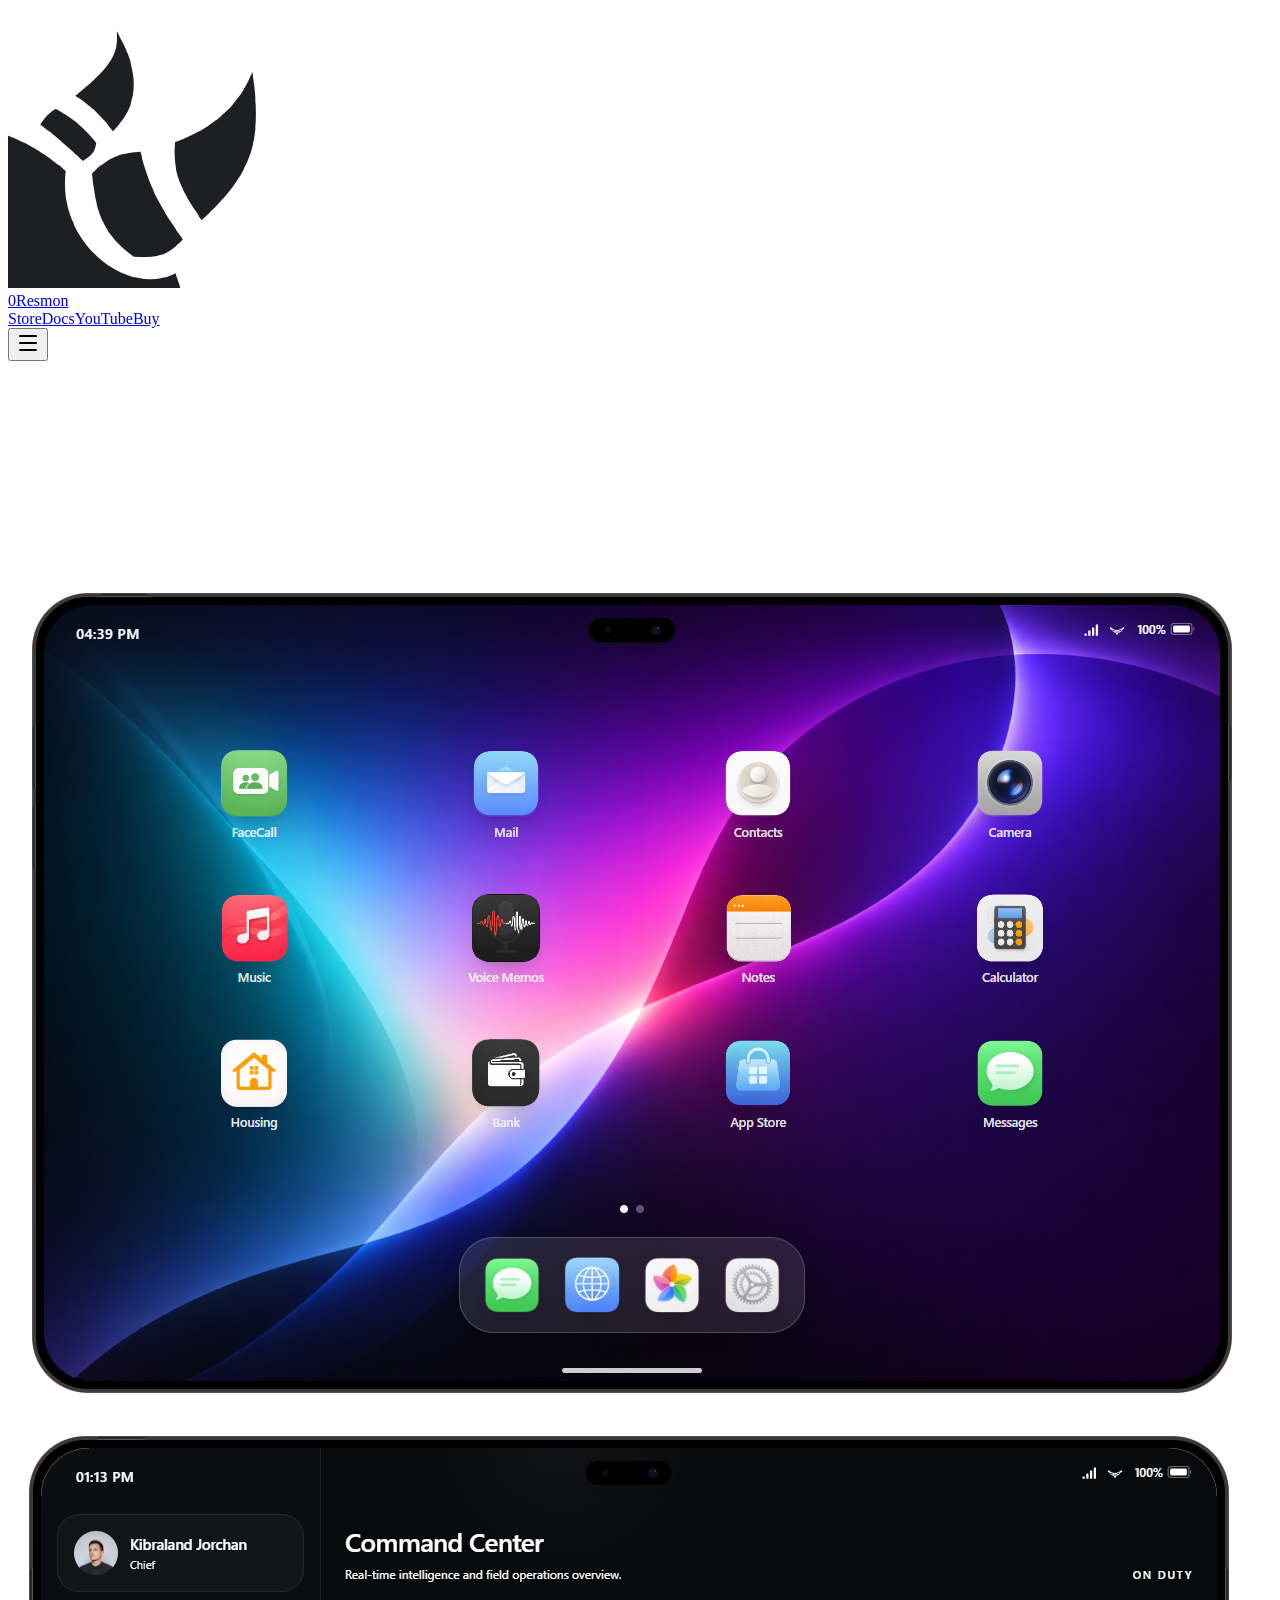
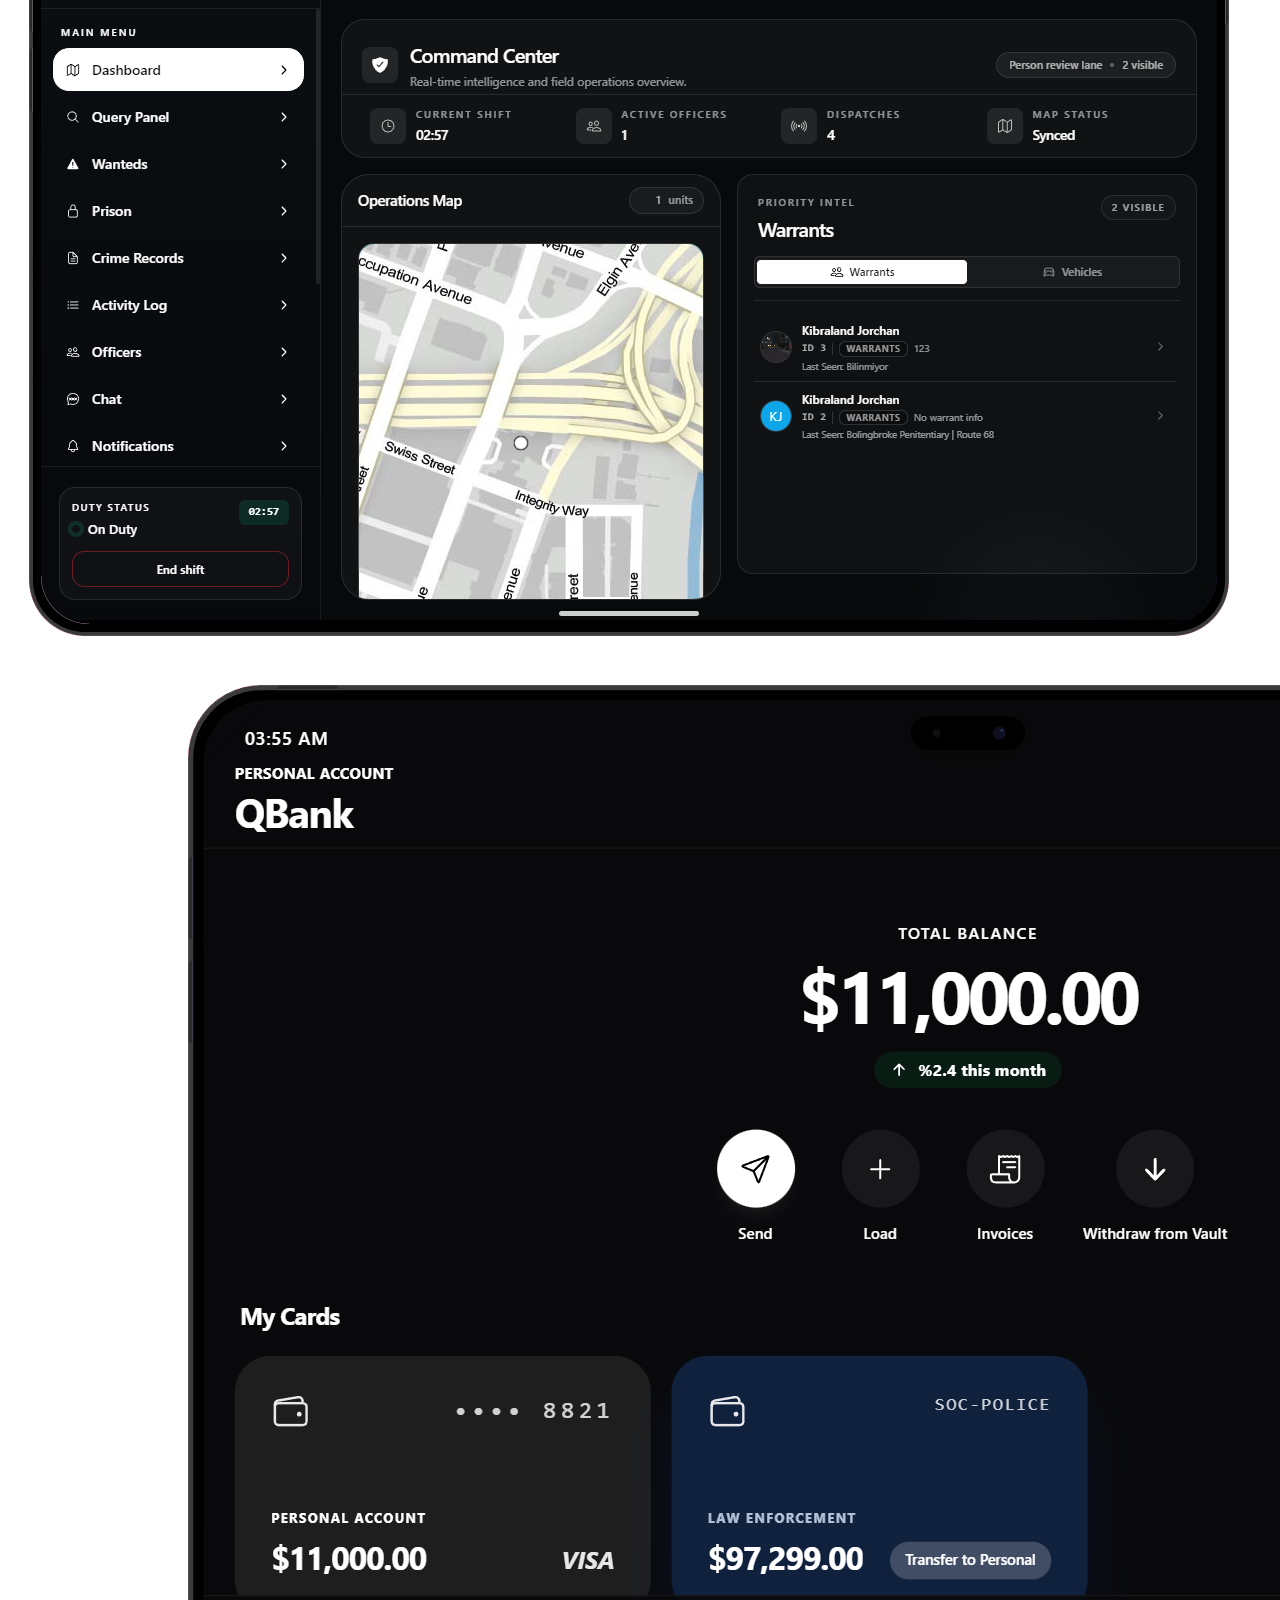
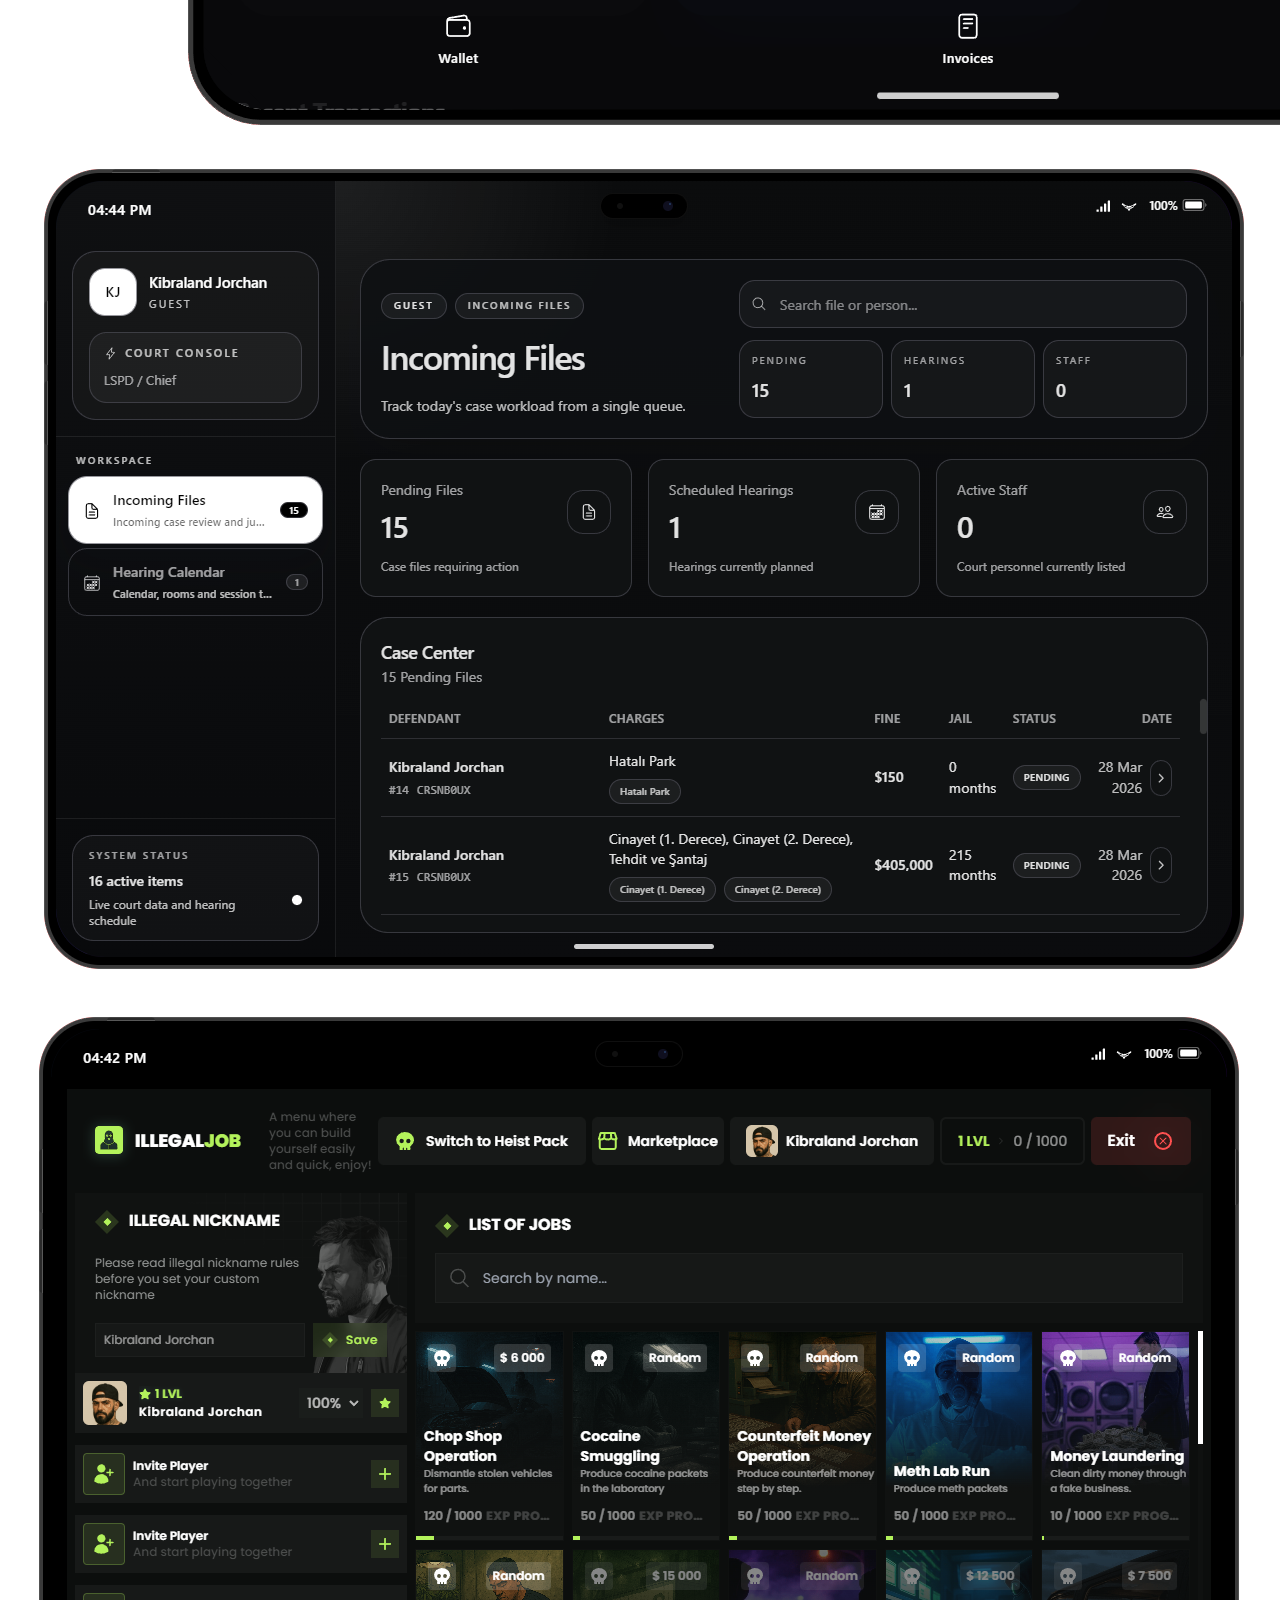
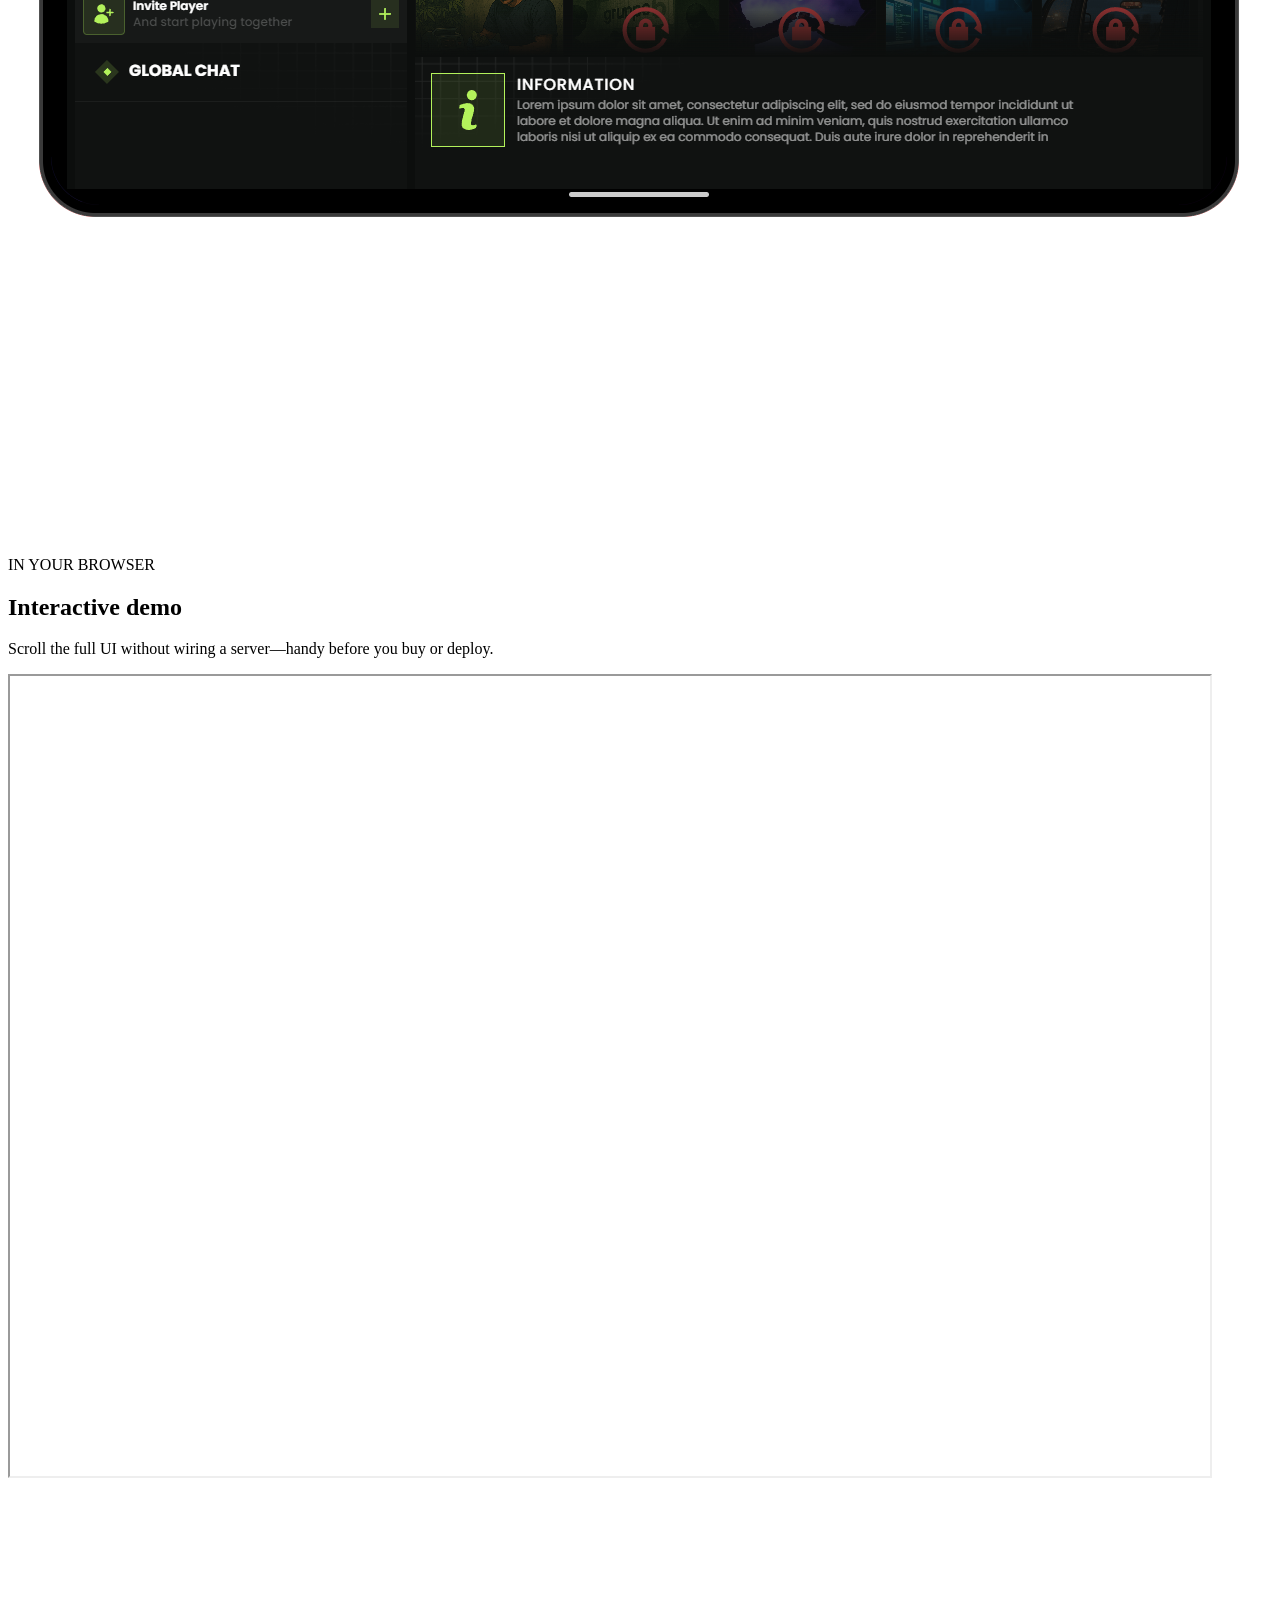
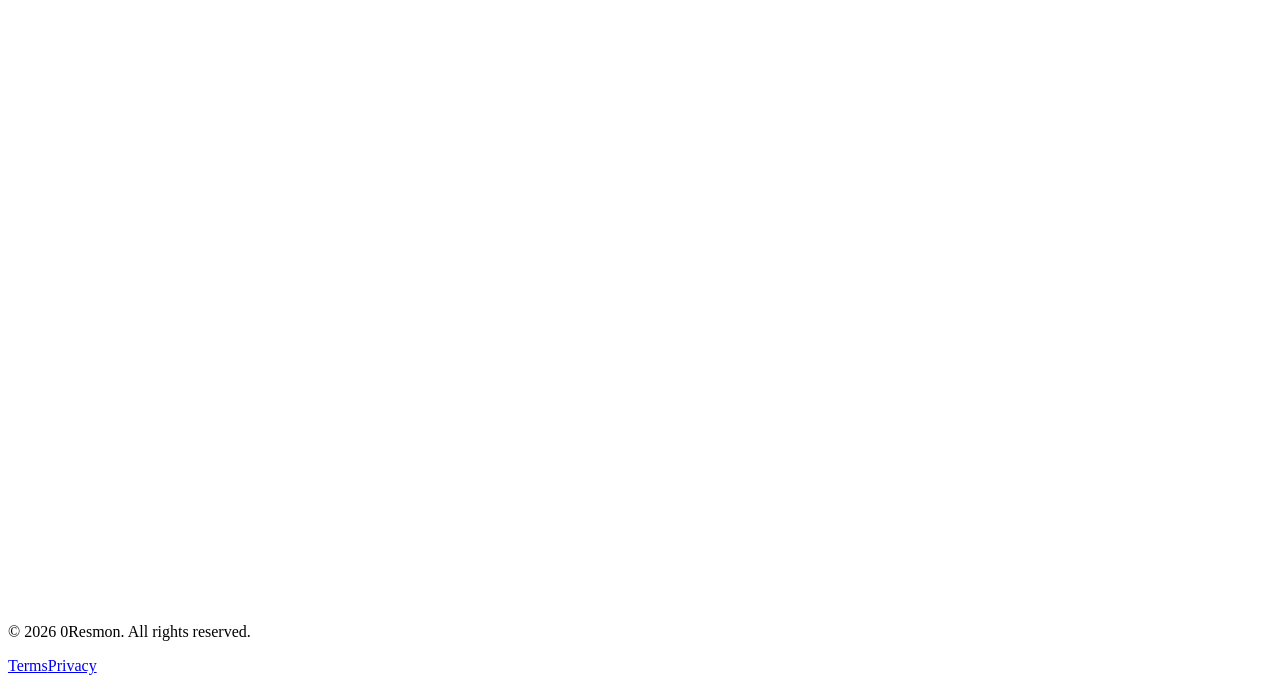
==== index.html @ a5a9cc44 "landing" ====
<!DOCTYPE html><!--2nUL8GiOScSmldRk0wpMp--><html lang="en" class="dark"><head><meta charSet="utf-8"/><meta name="viewport" content="width=device-width, initial-scale=1"/><link rel="preload" href="/smartpad-landing/_next/static/media/83afe278b6a6bb3c-s.p.3a6ba036.woff2" as="font" crossorigin="" type="font/woff2"/><link rel="preload" as="image" href="/logo.png"/><link rel="preload" as="image" href="/screenshots/home.webp"/><link rel="preload" as="image" href="/screenshots/police.webp"/><link rel="preload" as="image" href="/screenshots/bank.webp"/><link rel="preload" as="image" href="/screenshots/court.webp"/><link rel="preload" as="image" href="/screenshots/illegal.webp"/><link rel="stylesheet" href="/smartpad-landing/_next/static/chunks/4e20891f2fd03463.css" data-precedence="next"/><link rel="stylesheet" href="/smartpad-landing/_next/static/chunks/c43e8f0fddcdebd4.css" data-precedence="next"/><link rel="preload" as="script" fetchPriority="low" href="/smartpad-landing/_next/static/chunks/5c57c18da4c72867.js"/><script src="/smartpad-landing/_next/static/chunks/f2f58a7e93290fbb.js" async=""></script><script src="/smartpad-landing/_next/static/chunks/894db0750126a21e.js" async=""></script><script src="/smartpad-landing/_next/static/chunks/turbopack-4a81a8795cfef879.js" async=""></script><script src="/smartpad-landing/_next/static/chunks/c46651960f4cb864.js" async=""></script><script src="/smartpad-landing/_next/static/chunks/a8089da872a3046a.js" async=""></script><meta name="next-size-adjust" content=""/><title>0Resmon SmartTab | FiveM tablet &amp; dispatch</title><meta name="description" content="FiveM tablet with MDT, dispatch, and records. ESX and QBCore ready, React NUI you can edit."/><meta property="og:title" content="0Resmon SmartTab | FiveM tablet &amp; dispatch"/><meta property="og:description" content="FiveM tablet with MDT, dispatch, and records. ESX and QBCore ready."/><meta property="og:type" content="website"/><meta name="twitter:card" content="summary"/><meta name="twitter:title" content="0Resmon SmartTab | FiveM tablet &amp; dispatch"/><meta name="twitter:description" content="FiveM tablet with MDT, dispatch, and records. ESX and QBCore ready."/><script src="/smartpad-landing/_next/static/chunks/a6dad97d9634a72d.js" noModule=""></script></head><body class="inter_5972bc34-module__OU16Qa__className bg-[#111] text-[#e0e0e0] antialiased selection:bg-[#7c9aff]/30 selection:text-white"><div hidden=""><!--$--><!--/$--></div><div class="relative flex min-h-screen flex-col"><main class="min-h-screen bg-background"><header class="fixed top-0 left-0 right-0 z-[1000] transition-all duration-300 py-3 bg-transparent"><div class="max-w-[900px] mx-auto px-5 flex items-center justify-between"><a href="#" class="flex items-center gap-2 group"><div class="w-7 h-7 flex items-center justify-center"><img src="/logo.png" alt="0Resmon Logo" class="w-full h-full object-contain invert opacity-80 group-hover:opacity-100 transition-opacity duration-200"/></div><span class="text-[#e0e0e0] font-medium text-[13px] tracking-tight hidden sm:block">0Resmon</span></a><nav class="hidden md:flex items-center gap-6"><a href="https://0resmon.tebex.io/" target="_blank" rel="noopener noreferrer" class="text-[13px] text-[#888] hover:text-[#ccc] transition-colors duration-200">Store</a><a href="https://docs.0resmon.org/" target="_blank" rel="noopener noreferrer" class="text-[13px] text-[#888] hover:text-[#ccc] transition-colors duration-200">Docs</a><a href="https://youtube.com/@0resmonstudio" target="_blank" rel="noopener noreferrer" class="text-[13px] text-[#888] hover:text-[#ccc] transition-colors duration-200">YouTube</a><a href="https://0resmon.tebex.io/" target="_blank" rel="noopener noreferrer" class="text-[13px] text-[#7c9aff] hover:text-[#9db5ff] transition-colors duration-200">Buy</a></nav><button class="md:hidden text-[#888] hover:text-[#ccc] p-1.5 transition-colors duration-200"><svg xmlns="http://www.w3.org/2000/svg" width="24" height="24" viewBox="0 0 24 24" fill="none" stroke="currentColor" stroke-width="2" stroke-linecap="round" stroke-linejoin="round" class="lucide lucide-menu w-[18px] h-[18px]" aria-hidden="true"><path d="M4 5h16"></path><path d="M4 12h16"></path><path d="M4 19h16"></path></svg></button></div></header><div class="bg-[#111] relative overflow-hidden"><section class="relative min-h-screen flex flex-col items-center justify-start pt-[14vh] md:pt-[16vh] px-5 overflow-hidden"><div class="absolute top-[-10%] right-[-5%] w-[55vw] h-[55vh] bg-[#3b5bdb]/10 rounded-full blur-[160px] -z-10 pointer-events-none"></div><div class="z-30 w-full max-w-lg md:max-w-xl" style="opacity:1;transform:none"><div class="text-center flex flex-col items-center w-full"><div class="mb-5 inline-flex items-center gap-2 rounded-xl border border-white/[0.08] bg-white/[0.03] px-3 py-1.5 text-[11px] text-[#888] tracking-wide" style="opacity:0;transform:translateY(24px)"><svg xmlns="http://www.w3.org/2000/svg" width="24" height="24" viewBox="0 0 24 24" fill="none" stroke="currentColor" stroke-width="2" stroke-linecap="round" stroke-linejoin="round" class="lucide lucide-shield w-3 h-3 text-[#6c8cff]" aria-hidden="true"><path d="M20 13c0 5-3.5 7.5-7.66 8.95a1 1 0 0 1-.67-.01C7.5 20.5 4 18 4 13V6a1 1 0 0 1 1-1c2 0 4.5-1.2 6.24-2.72a1.17 1.17 0 0 1 1.52 0C14.51 3.81 17 5 19 5a1 1 0 0 1 1 1z"></path></svg>FiveM Tablet System</div><h1 class="text-3xl sm:text-4xl md:text-[44px] font-semibold tracking-tight text-[#e8e8e8] leading-[1.15]" style="opacity:0;transform:translateY(24px)">0R <span class="text-[#7c9aff]">Smart</span>Tab</h1><p class="mt-3 text-[13px] md:text-[14px] text-[#777] max-w-sm mx-auto leading-relaxed" style="opacity:0;transform:translateY(24px)">Dispatch, MDT, records, and apps in one tablet UI. Ships with ESX and QBCore support.</p><div class="mt-7 flex flex-col items-center gap-3 w-full" style="opacity:0;transform:translateY(24px)"><div class="flex flex-col sm:flex-row items-center gap-2.5"><a href="https://0resmon.tebex.io/" target="_blank" rel="noopener noreferrer" class="flex items-center gap-2 px-5 py-2 bg-[#e0e0e0] text-[#111] font-medium text-[13px] rounded-xl hover:bg-[#fff] active:scale-[0.98] transition-all duration-200">Get SmartTab<span class="text-[#555] text-[12px] font-normal">$50</span></a></div><div class="flex items-center gap-1.5 text-[11px] text-[#666]"><svg xmlns="http://www.w3.org/2000/svg" width="24" height="24" viewBox="0 0 24 24" fill="none" stroke="currentColor" stroke-width="2" stroke-linecap="round" stroke-linejoin="round" class="lucide lucide-shield w-3 h-3 text-[#5a9a6e]" aria-hidden="true"><path d="M20 13c0 5-3.5 7.5-7.66 8.95a1 1 0 0 1-.67-.01C7.5 20.5 4 18 4 13V6a1 1 0 0 1 1-1c2 0 4.5-1.2 6.24-2.72a1.17 1.17 0 0 1 1.52 0C14.51 3.81 17 5 19 5a1 1 0 0 1 1 1z"></path></svg>0R Dispatch included</div><div class="mt-2 flex items-center gap-2"><button class="flex items-center gap-1.5 px-3.5 py-1.5 text-[12px] text-[#888] hover:text-[#ccc] rounded-lg border border-white/[0.08] hover:border-white/[0.14] bg-white/[0.02] hover:bg-white/[0.04] transition-all duration-200"><svg xmlns="http://www.w3.org/2000/svg" width="24" height="24" viewBox="0 0 24 24" fill="none" stroke="currentColor" stroke-width="2" stroke-linecap="round" stroke-linejoin="round" class="lucide lucide-play w-3 h-3" aria-hidden="true"><path d="M5 5a2 2 0 0 1 3.008-1.728l11.997 6.998a2 2 0 0 1 .003 3.458l-12 7A2 2 0 0 1 5 19z"></path></svg>Demo</button><button class="flex items-center gap-1.5 px-3.5 py-1.5 text-[12px] text-[#888] hover:text-[#ccc] rounded-lg border border-white/[0.08] hover:border-white/[0.14] bg-white/[0.02] hover:bg-white/[0.04] transition-all duration-200"><svg xmlns="http://www.w3.org/2000/svg" width="24" height="24" viewBox="0 0 24 24" fill="none" stroke="currentColor" stroke-width="2" stroke-linecap="round" stroke-linejoin="round" class="lucide lucide-youtube w-3 h-3" aria-hidden="true"><path d="M2.5 17a24.12 24.12 0 0 1 0-10 2 2 0 0 1 1.4-1.4 49.56 49.56 0 0 1 16.2 0A2 2 0 0 1 21.5 7a24.12 24.12 0 0 1 0 10 2 2 0 0 1-1.4 1.4 49.55 49.55 0 0 1-16.2 0A2 2 0 0 1 2.5 17"></path><path d="m10 15 5-3-5-3z"></path></svg>Trailer</button></div></div></div></div><div class="z-20 w-[92vw] lg:w-[70vw] max-w-[1200px] aspect-video mt-10 md:mt-14 relative"><div class="w-full h-full relative flex items-center justify-center rounded-2xl overflow-hidden"><img src="/screenshots/home.webp" alt="SmartTab view 1" class="absolute inset-0 w-full h-full object-contain transition-opacity duration-700 ease-in-out pointer-events-none opacity-100 z-10"/><img src="/screenshots/police.webp" alt="SmartTab view 2" class="absolute inset-0 w-full h-full object-contain transition-opacity duration-700 ease-in-out pointer-events-none opacity-0 z-0"/><img src="/screenshots/bank.webp" alt="SmartTab view 3" class="absolute inset-0 w-full h-full object-contain transition-opacity duration-700 ease-in-out pointer-events-none opacity-0 z-0"/><img src="/screenshots/court.webp" alt="SmartTab view 4" class="absolute inset-0 w-full h-full object-contain transition-opacity duration-700 ease-in-out pointer-events-none opacity-0 z-0"/><img src="/screenshots/illegal.webp" alt="SmartTab view 5" class="absolute inset-0 w-full h-full object-contain transition-opacity duration-700 ease-in-out pointer-events-none opacity-0 z-0"/></div></div></section><section class="w-full relative flex flex-col items-center pt-4 pb-16 bg-[#111] px-5"><div class="w-full max-w-3xl" style="opacity:0;transform:translateY(16px)"><div class="text-center mb-4"><p class="text-[11px] text-[#666] tracking-wide mb-1.5">TRAILER</p><h2 class="text-lg font-medium text-[#d4d4d4] tracking-tight">Watch SmartTab in action</h2></div><div class="relative w-full aspect-video rounded-2xl overflow-hidden border border-white/[0.06] bg-[#0a0a0a] shadow-[0_8px_40px_rgba(0,0,0,0.35)]"><iframe src="https://www.youtube.com/embed/W0h7EQZVnVs?start=255" class="w-full h-full" title="0R SmartTab Trailer" allow="accelerometer; autoplay; clipboard-write; encrypted-media; gyroscope; picture-in-picture; web-share" referrerPolicy="strict-origin-when-cross-origin" allowFullScreen=""></iframe></div><p class="mt-3 text-center"><a href="https://www.youtube.com/watch?v=W0h7EQZVnVs&amp;t=255s" target="_blank" rel="noopener noreferrer" class="text-[12px] text-[#666] hover:text-[#aaa] transition-colors">Open on YouTube</a></p></div></section><section id="interactive-demo" class="w-full relative flex flex-col items-center pt-16 pb-20 bg-[#111] z-20 scroll-mt-20 overflow-visible"><div class="text-center w-full max-w-lg px-5 mb-5"><p class="text-[11px] text-[#666] tracking-wide mb-2">IN YOUR BROWSER</p><h2 class="text-lg md:text-xl font-medium text-[#d4d4d4] tracking-tight mb-1.5">Interactive demo</h2><p class="text-[13px] text-[#666] leading-relaxed max-w-sm mx-auto">Scroll the full UI without wiring a server—handy before you buy or deploy.</p></div><div class="w-full px-5"><div class="w-full max-w-[1200px] mx-auto"><div class="mx-auto overflow-hidden" style="width:1200px;height:800px"><div style="width:1200px;height:800px;transform:scale(1);transform-origin:top left"><iframe src="/demo/index.html" title="0R SmartTab Interactive Demo" width="1200" height="800" class="block border-0 bg-transparent" style="width:1200px;height:800px" allow="accelerometer; autoplay; clipboard-write; encrypted-media; gyroscope; fullscreen" allowFullScreen=""></iframe></div></div></div></div></section></div><section class="py-20 md:py-28 relative overflow-hidden"><div class="section-divider absolute top-0 left-0"></div><div class="max-w-[800px] mx-auto px-5"><div class="text-center mb-12 md:mb-14"><p class="text-[11px] text-[#666] tracking-wide mb-2" style="opacity:0;transform:translateY(10px)">PERFORMANCE</p><h2 class="text-xl md:text-2xl font-medium text-[#d4d4d4] tracking-tight leading-snug mb-3" style="opacity:0;transform:translateY(14px)">Light on resmon.<!-- --> <span class="text-[#5a9a6e]">Heavy on polish.</span></h2><p class="text-[13px] text-[#666] max-w-sm mx-auto leading-relaxed" style="opacity:0;transform:translateY(14px)">NUI stays lean, server work covers only what the tablet needs—no filler loops or noisy queries.</p></div><div class="grid md:grid-cols-3 gap-3 mb-10"><div class="rounded-2xl border border-white/[0.06] bg-white/[0.02] px-5 py-6 text-center hover:bg-white/[0.04] transition-colors duration-200" style="opacity:0;transform:translateY(20px)"><div class="text-2xl md:text-3xl font-semibold tabular-nums tracking-tight text-[#e0e0e0] mb-1.5"><span>0<!-- -->.00ms</span></div><div class="text-[11px] text-[#777] tracking-wide uppercase mb-0.5">Idle Resmon</div><div class="text-[11px] text-[#555] leading-snug">No client cost while tablet is closed</div></div><div class="rounded-2xl border border-white/[0.06] bg-white/[0.02] px-5 py-6 text-center hover:bg-white/[0.04] transition-colors duration-200" style="opacity:0;transform:translateY(20px)"><div class="text-2xl md:text-3xl font-semibold tabular-nums tracking-tight text-[#e0e0e0] mb-1.5"><span>0<!-- -->+ FPS</span></div><div class="text-[11px] text-[#777] tracking-wide uppercase mb-0.5">UI target</div><div class="text-[11px] text-[#555] leading-snug">Smooth NUI on typical hardware</div></div><div class="rounded-2xl border border-white/[0.06] bg-white/[0.02] px-5 py-6 text-center hover:bg-white/[0.04] transition-colors duration-200" style="opacity:0;transform:translateY(20px)"><div class="text-2xl md:text-3xl font-semibold tabular-nums tracking-tight text-[#e0e0e0] mb-1.5"><span>0<!-- -->%</span></div><div class="text-[11px] text-[#777] tracking-wide uppercase mb-0.5">UI source</div><div class="text-[11px] text-[#555] leading-snug">Readable React code in every package</div></div></div><div class="flex flex-wrap items-center justify-center gap-2" style="opacity:0;transform:translateY(12px)"><span class="inline-flex items-center gap-1.5 text-[11px] text-[#666] rounded-lg border border-white/[0.06] bg-white/[0.02] px-2.5 py-1"><span class="w-1 h-1 rounded-full bg-[#5a9a6e]"></span>0.00ms Idle Resmon</span><span class="inline-flex items-center gap-1.5 text-[11px] text-[#666] rounded-lg border border-white/[0.06] bg-white/[0.02] px-2.5 py-1"><span class="w-1 h-1 rounded-full bg-[#5a9a6e]"></span>ESX &amp; QBCore Ready</span><span class="inline-flex items-center gap-1.5 text-[11px] text-[#666] rounded-lg border border-white/[0.06] bg-white/[0.02] px-2.5 py-1"><span class="w-1 h-1 rounded-full bg-[#5a9a6e]"></span>Vite + React 18</span><span class="inline-flex items-center gap-1.5 text-[11px] text-[#666] rounded-lg border border-white/[0.06] bg-white/[0.02] px-2.5 py-1"><span class="w-1 h-1 rounded-full bg-[#5a9a6e]"></span>Minimal DB Queries</span></div></div></section><section class="py-20 md:py-28 relative"><div class="section-divider absolute top-0 left-0"></div><div class="max-w-[580px] mx-auto px-5"><div class="text-center mb-8 md:mb-10"><p class="text-[11px] text-[#666] tracking-wide mb-2" style="opacity:0;transform:translateY(10px)">FAQ</p><h2 class="text-lg md:text-xl font-medium text-[#d4d4d4] tracking-tight" style="opacity:0;transform:translateY(14px)">Common questions</h2></div><div class="rounded-2xl border border-white/[0.06] bg-white/[0.02] overflow-hidden"><div class="w-full" data-orientation="vertical"><div style="opacity:0;transform:translateY(10px)"><div data-state="closed" data-orientation="vertical" class="px-5 border-b border-white/[0.05]"><h3 data-orientation="vertical" data-state="closed" class="flex"><button type="button" aria-controls="radix-_R_66kavb_" aria-expanded="false" data-state="closed" data-orientation="vertical" id="radix-_R_26kavb_" class="flex flex-1 items-center justify-between [&amp;[data-state=open]&gt;svg]:rotate-180 text-left text-[13px] md:text-[14px] font-medium text-[#bbb] hover:text-[#e0e0e0] transition-colors py-4 [&amp;[data-state=open]]:text-[#e0e0e0]" data-radix-collection-item="">Is SmartTab compatible with QB-Core and ESX?<svg xmlns="http://www.w3.org/2000/svg" width="24" height="24" viewBox="0 0 24 24" fill="none" stroke="currentColor" stroke-width="2" stroke-linecap="round" stroke-linejoin="round" class="lucide lucide-chevron-down h-3.5 w-3.5 shrink-0 text-[#555] transition-transform duration-200" aria-hidden="true"><path d="m6 9 6 6 6-6"></path></svg></button></h3><div data-state="closed" id="radix-_R_66kavb_" hidden="" role="region" aria-labelledby="radix-_R_26kavb_" data-orientation="vertical" class="overflow-hidden text-sm data-[state=closed]:animate-accordion-up data-[state=open]:animate-accordion-down" style="--radix-accordion-content-height:var(--radix-collapsible-content-height);--radix-accordion-content-width:var(--radix-collapsible-content-width)"></div></div></div><div style="opacity:0;transform:translateY(10px)"><div data-state="closed" data-orientation="vertical" class="px-5 border-b border-white/[0.05]"><h3 data-orientation="vertical" data-state="closed" class="flex"><button type="button" aria-controls="radix-_R_6akavb_" aria-expanded="false" data-state="closed" data-orientation="vertical" id="radix-_R_2akavb_" class="flex flex-1 items-center justify-between [&amp;[data-state=open]&gt;svg]:rotate-180 text-left text-[13px] md:text-[14px] font-medium text-[#bbb] hover:text-[#e0e0e0] transition-colors py-4 [&amp;[data-state=open]]:text-[#e0e0e0]" data-radix-collection-item="">Can I create my own applications?<svg xmlns="http://www.w3.org/2000/svg" width="24" height="24" viewBox="0 0 24 24" fill="none" stroke="currentColor" stroke-width="2" stroke-linecap="round" stroke-linejoin="round" class="lucide lucide-chevron-down h-3.5 w-3.5 shrink-0 text-[#555] transition-transform duration-200" aria-hidden="true"><path d="m6 9 6 6 6-6"></path></svg></button></h3><div data-state="closed" id="radix-_R_6akavb_" hidden="" role="region" aria-labelledby="radix-_R_2akavb_" data-orientation="vertical" class="overflow-hidden text-sm data-[state=closed]:animate-accordion-up data-[state=open]:animate-accordion-down" style="--radix-accordion-content-height:var(--radix-collapsible-content-height);--radix-accordion-content-width:var(--radix-collapsible-content-width)"></div></div></div><div style="opacity:0;transform:translateY(10px)"><div data-state="closed" data-orientation="vertical" class="px-5 border-b border-white/[0.05]"><h3 data-orientation="vertical" data-state="closed" class="flex"><button type="button" aria-controls="radix-_R_6ekavb_" aria-expanded="false" data-state="closed" data-orientation="vertical" id="radix-_R_2ekavb_" class="flex flex-1 items-center justify-between [&amp;[data-state=open]&gt;svg]:rotate-180 text-left text-[13px] md:text-[14px] font-medium text-[#bbb] hover:text-[#e0e0e0] transition-colors py-4 [&amp;[data-state=open]]:text-[#e0e0e0]" data-radix-collection-item="">Is the React UI code open source?<svg xmlns="http://www.w3.org/2000/svg" width="24" height="24" viewBox="0 0 24 24" fill="none" stroke="currentColor" stroke-width="2" stroke-linecap="round" stroke-linejoin="round" class="lucide lucide-chevron-down h-3.5 w-3.5 shrink-0 text-[#555] transition-transform duration-200" aria-hidden="true"><path d="m6 9 6 6 6-6"></path></svg></button></h3><div data-state="closed" id="radix-_R_6ekavb_" hidden="" role="region" aria-labelledby="radix-_R_2ekavb_" data-orientation="vertical" class="overflow-hidden text-sm data-[state=closed]:animate-accordion-up data-[state=open]:animate-accordion-down" style="--radix-accordion-content-height:var(--radix-collapsible-content-height);--radix-accordion-content-width:var(--radix-collapsible-content-width)"></div></div></div><div style="opacity:0;transform:translateY(10px)"><div data-state="closed" data-orientation="vertical" class="px-5 border-b-0"><h3 data-orientation="vertical" data-state="closed" class="flex"><button type="button" aria-controls="radix-_R_6ikavb_" aria-expanded="false" data-state="closed" data-orientation="vertical" id="radix-_R_2ikavb_" class="flex flex-1 items-center justify-between [&amp;[data-state=open]&gt;svg]:rotate-180 text-left text-[13px] md:text-[14px] font-medium text-[#bbb] hover:text-[#e0e0e0] transition-colors py-4 [&amp;[data-state=open]]:text-[#e0e0e0]" data-radix-collection-item="">How does it affect server performance (resmon)?<svg xmlns="http://www.w3.org/2000/svg" width="24" height="24" viewBox="0 0 24 24" fill="none" stroke="currentColor" stroke-width="2" stroke-linecap="round" stroke-linejoin="round" class="lucide lucide-chevron-down h-3.5 w-3.5 shrink-0 text-[#555] transition-transform duration-200" aria-hidden="true"><path d="m6 9 6 6 6-6"></path></svg></button></h3><div data-state="closed" id="radix-_R_6ikavb_" hidden="" role="region" aria-labelledby="radix-_R_2ikavb_" data-orientation="vertical" class="overflow-hidden text-sm data-[state=closed]:animate-accordion-up data-[state=open]:animate-accordion-down" style="--radix-accordion-content-height:var(--radix-collapsible-content-height);--radix-accordion-content-width:var(--radix-collapsible-content-width)"></div></div></div></div></div></div></section><section class="relative py-20 md:py-28 overflow-hidden"><div class="section-divider absolute top-0 left-0"></div><div class="max-w-[800px] mx-auto px-5 text-center relative z-10"><h2 class="text-xl md:text-2xl font-medium text-[#d4d4d4] tracking-tight mb-3" style="opacity:0;transform:translateY(18px)">Put SmartTab on<!-- --> <span class="text-[#7c9aff]">your server</span></h2><p class="text-[13px] text-[#666] max-w-sm mx-auto mb-7 leading-relaxed" style="opacity:0;transform:translateY(14px)">One purchase covers the tablet, dispatch hooks, and every app you see in the demo.</p><div class="flex flex-col sm:flex-row items-center justify-center gap-3" style="opacity:0;transform:translateY(14px)"><a href="https://0resmon.tebex.io/" target="_blank" rel="noopener noreferrer" class="inline-flex items-center gap-2 px-5 py-2 bg-[#e0e0e0] text-[#111] font-medium text-[13px] rounded-xl hover:bg-[#fff] active:scale-[0.98] transition-all duration-200">Purchase on Tebex<svg xmlns="http://www.w3.org/2000/svg" width="24" height="24" viewBox="0 0 24 24" fill="none" stroke="currentColor" stroke-width="2" stroke-linecap="round" stroke-linejoin="round" class="lucide lucide-arrow-right w-3.5 h-3.5" aria-hidden="true"><path d="M5 12h14"></path><path d="m12 5 7 7-7 7"></path></svg></a><a href="#" class="inline-flex items-center gap-1.5 px-4 py-2 text-[13px] text-[#888] hover:text-[#ccc] rounded-lg border border-white/[0.08] hover:border-white/[0.14] bg-white/[0.02] hover:bg-white/[0.04] transition-all duration-200">Join our Discord</a></div><div class="mt-20 pt-5 border-t border-white/[0.06]"><div class="flex flex-col sm:flex-row justify-between items-center gap-3 text-[12px] text-[#555]"><p>© 2026 0Resmon. All rights reserved.</p><div class="flex gap-5"><a href="#" class="hover:text-[#888] transition-colors duration-200">Terms</a><a href="#" class="hover:text-[#888] transition-colors duration-200">Privacy</a></div></div></div></div></section></main><!--$--><!--/$--></div><script src="/smartpad-landing/_next/static/chunks/5c57c18da4c72867.js" id="_R_" async=""></script><script>(self.__next_f=self.__next_f||[]).push([0])</script><script>self.__next_f.push([1,"1:\"$Sreact.fragment\"\n2:I[39756,[\"/smartpad-landing/_next/static/chunks/c46651960f4cb864.js\"],\"default\"]\n3:I[37457,[\"/smartpad-landing/_next/static/chunks/c46651960f4cb864.js\"],\"default\"]\n4:I[5519,[\"/smartpad-landing/_next/static/chunks/a8089da872a3046a.js\"],\"Navbar\"]\n5:I[13120,[\"/smartpad-landing/_next/static/chunks/a8089da872a3046a.js\"],\"CoreExperience\"]\n6:I[21048,[\"/smartpad-landing/_next/static/chunks/a8089da872a3046a.js\"],\"Performance\"]\n7:I[59830,[\"/smartpad-landing/_next/static/chunks/a8089da872a3046a.js\"],\"FAQ\"]\n8:I[29673,[\"/smartpad-landing/_next/static/chunks/a8089da872a3046a.js\"],\"CTA\"]\n9:I[97367,[\"/smartpad-landing/_next/static/chunks/c46651960f4cb864.js\"],\"OutletBoundary\"]\na:\"$Sreact.suspense\"\nc:I[97367,[\"/smartpad-landing/_next/static/chunks/c46651960f4cb864.js\"],\"ViewportBoundary\"]\ne:I[97367,[\"/smartpad-landing/_next/static/chunks/c46651960f4cb864.js\"],\"MetadataBoundary\"]\n10:I[68027,[\"/smartpad-landing/_next/static/chunks/c46651960f4cb864.js\"],\"default\"]\n:HL[\"/smartpad-landing/_next/static/chunks/4e20891f2fd03463.css\",\"style\"]\n:HL[\"/smartpad-landing/_next/static/chunks/c43e8f0fddcdebd4.css\",\"style\"]\n:HL[\"/smartpad-landing/_next/static/media/83afe278b6a6bb3c-s.p.3a6ba036.woff2\",\"font\",{\"crossOrigin\":\"\",\"type\":\"font/woff2\"}]\n"])</script><script>self.__next_f.push([1,"0:{\"P\":null,\"b\":\"2nUL8GiOScSmldRk0wpMp\",\"c\":[\"\",\"\"],\"q\":\"\",\"i\":false,\"f\":[[[\"\",{\"children\":[\"__PAGE__\",{}]},\"$undefined\",\"$undefined\",true],[[\"$\",\"$1\",\"c\",{\"children\":[[[\"$\",\"link\",\"0\",{\"rel\":\"stylesheet\",\"href\":\"/smartpad-landing/_next/static/chunks/4e20891f2fd03463.css\",\"precedence\":\"next\",\"crossOrigin\":\"$undefined\",\"nonce\":\"$undefined\"}],[\"$\",\"link\",\"1\",{\"rel\":\"stylesheet\",\"href\":\"/smartpad-landing/_next/static/chunks/c43e8f0fddcdebd4.css\",\"precedence\":\"next\",\"crossOrigin\":\"$undefined\",\"nonce\":\"$undefined\"}]],[\"$\",\"html\",null,{\"lang\":\"en\",\"className\":\"dark\",\"children\":[\"$\",\"body\",null,{\"className\":\"inter_5972bc34-module__OU16Qa__className bg-[#111] text-[#e0e0e0] antialiased selection:bg-[#7c9aff]/30 selection:text-white\",\"children\":[\"$\",\"div\",null,{\"className\":\"relative flex min-h-screen flex-col\",\"children\":[\"$\",\"$L2\",null,{\"parallelRouterKey\":\"children\",\"error\":\"$undefined\",\"errorStyles\":\"$undefined\",\"errorScripts\":\"$undefined\",\"template\":[\"$\",\"$L3\",null,{}],\"templateStyles\":\"$undefined\",\"templateScripts\":\"$undefined\",\"notFound\":[[[\"$\",\"title\",null,{\"children\":\"404: This page could not be found.\"}],[\"$\",\"div\",null,{\"style\":{\"fontFamily\":\"system-ui,\\\"Segoe UI\\\",Roboto,Helvetica,Arial,sans-serif,\\\"Apple Color Emoji\\\",\\\"Segoe UI Emoji\\\"\",\"height\":\"100vh\",\"textAlign\":\"center\",\"display\":\"flex\",\"flexDirection\":\"column\",\"alignItems\":\"center\",\"justifyContent\":\"center\"},\"children\":[\"$\",\"div\",null,{\"children\":[[\"$\",\"style\",null,{\"dangerouslySetInnerHTML\":{\"__html\":\"body{color:#000;background:#fff;margin:0}.next-error-h1{border-right:1px solid rgba(0,0,0,.3)}@media (prefers-color-scheme:dark){body{color:#fff;background:#000}.next-error-h1{border-right:1px solid rgba(255,255,255,.3)}}\"}}],[\"$\",\"h1\",null,{\"className\":\"next-error-h1\",\"style\":{\"display\":\"inline-block\",\"margin\":\"0 20px 0 0\",\"padding\":\"0 23px 0 0\",\"fontSize\":24,\"fontWeight\":500,\"verticalAlign\":\"top\",\"lineHeight\":\"49px\"},\"children\":404}],[\"$\",\"div\",null,{\"style\":{\"display\":\"inline-block\"},\"children\":[\"$\",\"h2\",null,{\"style\":{\"fontSize\":14,\"fontWeight\":400,\"lineHeight\":\"49px\",\"margin\":0},\"children\":\"This page could not be found.\"}]}]]}]}]],[]],\"forbidden\":\"$undefined\",\"unauthorized\":\"$undefined\"}]}]}]}]]}],{\"children\":[[\"$\",\"$1\",\"c\",{\"children\":[[\"$\",\"main\",null,{\"className\":\"min-h-screen bg-background\",\"children\":[[\"$\",\"$L4\",null,{}],[\"$\",\"$L5\",null,{}],[\"$\",\"$L6\",null,{}],[\"$\",\"$L7\",null,{}],[\"$\",\"$L8\",null,{}]]}],[[\"$\",\"script\",\"script-0\",{\"src\":\"/smartpad-landing/_next/static/chunks/a8089da872a3046a.js\",\"async\":true,\"nonce\":\"$undefined\"}]],[\"$\",\"$L9\",null,{\"children\":[\"$\",\"$a\",null,{\"name\":\"Next.MetadataOutlet\",\"children\":\"$@b\"}]}]]}],{},null,false,false]},null,false,false],[\"$\",\"$1\",\"h\",{\"children\":[null,[\"$\",\"$Lc\",null,{\"children\":\"$Ld\"}],[\"$\",\"div\",null,{\"hidden\":true,\"children\":[\"$\",\"$Le\",null,{\"children\":[\"$\",\"$a\",null,{\"name\":\"Next.Metadata\",\"children\":\"$Lf\"}]}]}],[\"$\",\"meta\",null,{\"name\":\"next-size-adjust\",\"content\":\"\"}]]}],false]],\"m\":\"$undefined\",\"G\":[\"$10\",[]],\"S\":true}\n"])</script><script>self.__next_f.push([1,"d:[[\"$\",\"meta\",\"0\",{\"charSet\":\"utf-8\"}],[\"$\",\"meta\",\"1\",{\"name\":\"viewport\",\"content\":\"width=device-width, initial-scale=1\"}]]\n"])</script><script>self.__next_f.push([1,"b:null\nf:[[\"$\",\"title\",\"0\",{\"children\":\"0Resmon SmartTab | FiveM tablet \u0026 dispatch\"}],[\"$\",\"meta\",\"1\",{\"name\":\"description\",\"content\":\"FiveM tablet with MDT, dispatch, and records. ESX and QBCore ready, React NUI you can edit.\"}],[\"$\",\"meta\",\"2\",{\"property\":\"og:title\",\"content\":\"0Resmon SmartTab | FiveM tablet \u0026 dispatch\"}],[\"$\",\"meta\",\"3\",{\"property\":\"og:description\",\"content\":\"FiveM tablet with MDT, dispatch, and records. ESX and QBCore ready.\"}],[\"$\",\"meta\",\"4\",{\"property\":\"og:type\",\"content\":\"website\"}],[\"$\",\"meta\",\"5\",{\"name\":\"twitter:card\",\"content\":\"summary\"}],[\"$\",\"meta\",\"6\",{\"name\":\"twitter:title\",\"content\":\"0Resmon SmartTab | FiveM tablet \u0026 dispatch\"}],[\"$\",\"meta\",\"7\",{\"name\":\"twitter:description\",\"content\":\"FiveM tablet with MDT, dispatch, and records. ESX and QBCore ready.\"}]]\n"])</script></body></html>
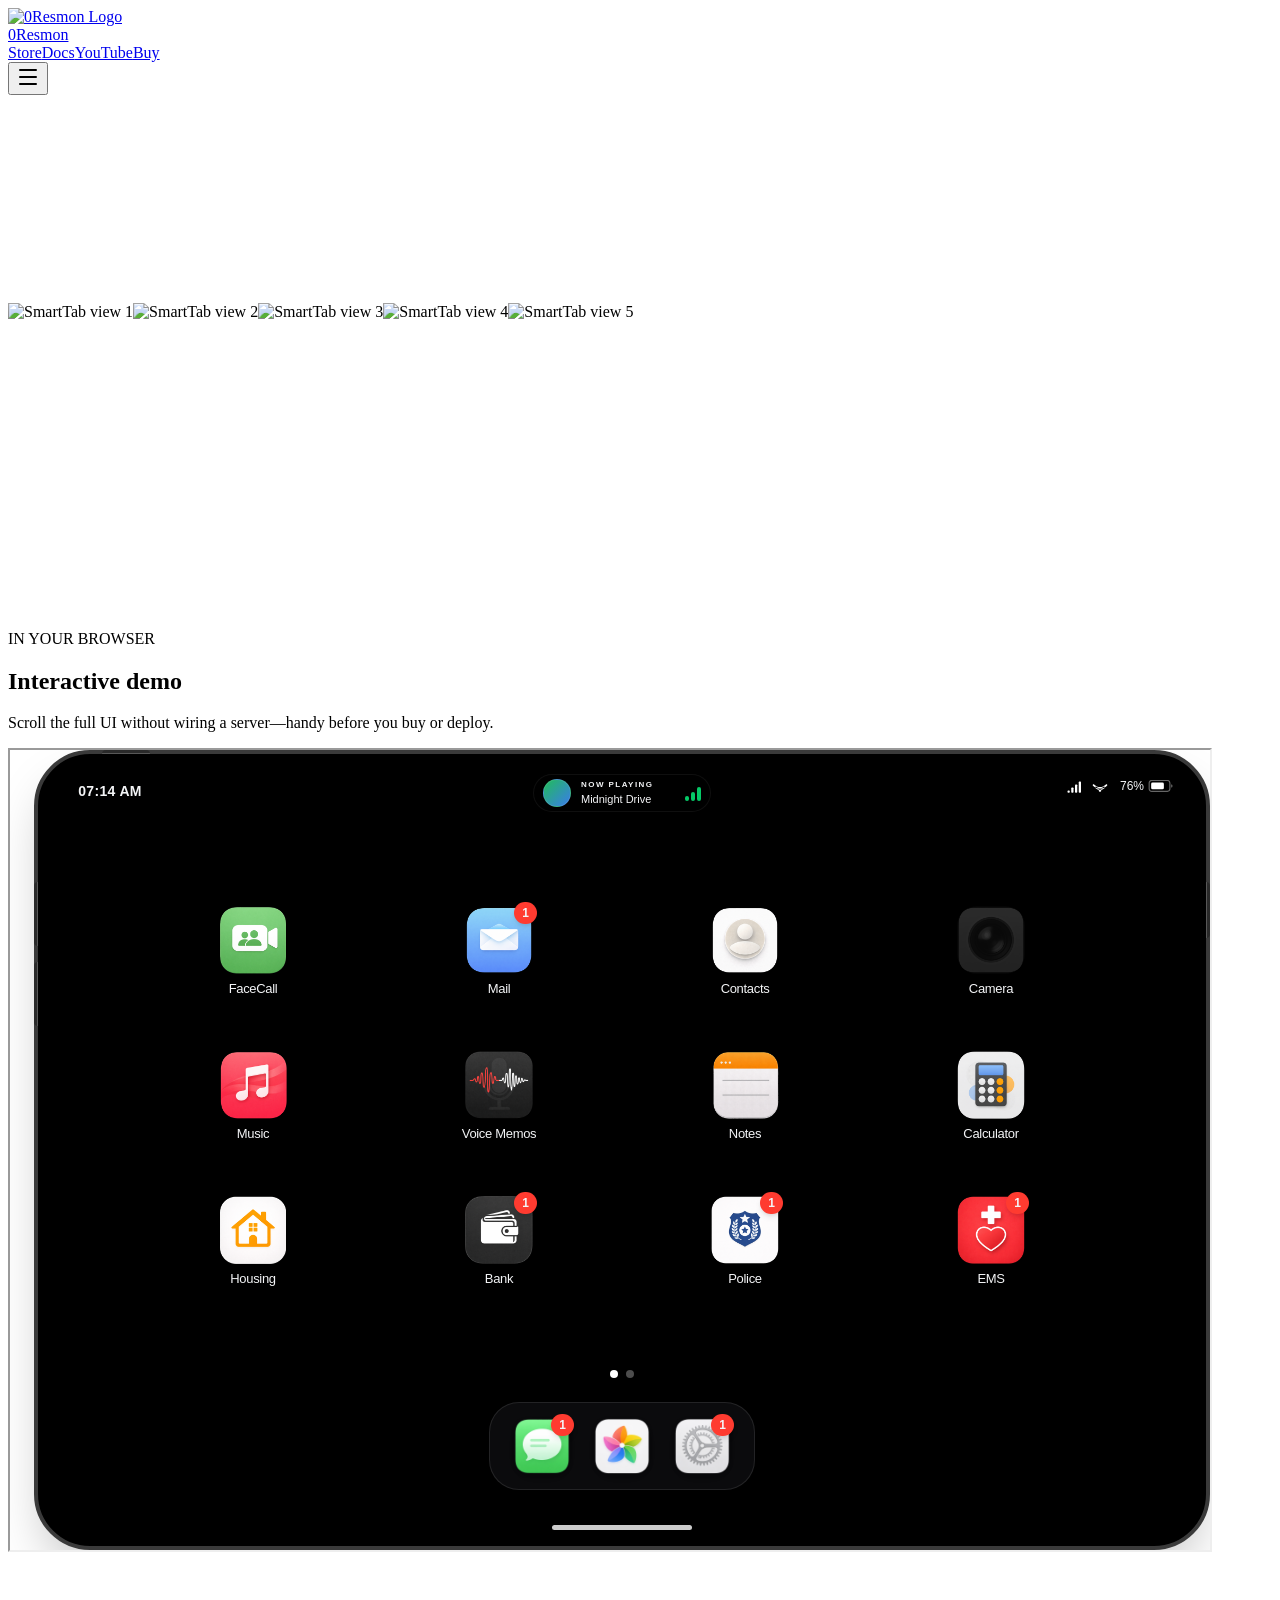
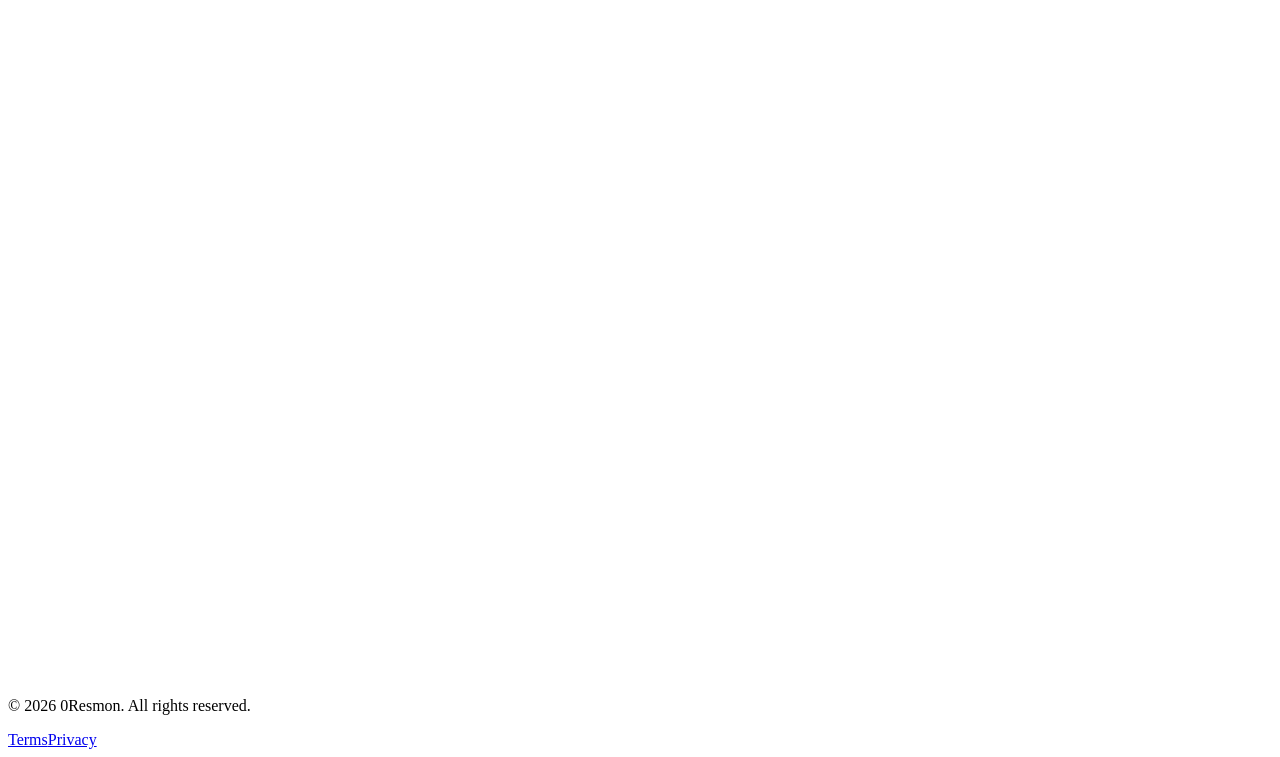
==== commit 9ca6fa1a: "s" ====
--- a/index.html
+++ b/index.html
@@ -1 +1 @@
-<!DOCTYPE html><!--2nUL8GiOScSmldRk0wpMp--><html lang="en" class="dark"><head><meta charSet="utf-8"/><meta name="viewport" content="width=device-width, initial-scale=1"/><link rel="preload" href="/smartpad-landing/_next/static/media/83afe278b6a6bb3c-s.p.3a6ba036.woff2" as="font" crossorigin="" type="font/woff2"/><link rel="preload" as="image" href="/logo.png"/><link rel="preload" as="image" href="/screenshots/home.webp"/><link rel="preload" as="image" href="/screenshots/police.webp"/><link rel="preload" as="image" href="/screenshots/bank.webp"/><link rel="preload" as="image" href="/screenshots/court.webp"/><link rel="preload" as="image" href="/screenshots/illegal.webp"/><link rel="stylesheet" href="/smartpad-landing/_next/static/chunks/4e20891f2fd03463.css" data-precedence="next"/><link rel="stylesheet" href="/smartpad-landing/_next/static/chunks/c43e8f0fddcdebd4.css" data-precedence="next"/><link rel="preload" as="script" fetchPriority="low" href="/smartpad-landing/_next/static/chunks/5c57c18da4c72867.js"/><script src="/smartpad-landing/_next/static/chunks/f2f58a7e93290fbb.js" async=""></script><script src="/smartpad-landing/_next/static/chunks/894db0750126a21e.js" async=""></script><script src="/smartpad-landing/_next/static/chunks/turbopack-4a81a8795cfef879.js" async=""></script><script src="/smartpad-landing/_next/static/chunks/c46651960f4cb864.js" async=""></script><script src="/smartpad-landing/_next/static/chunks/a8089da872a3046a.js" async=""></script><meta name="next-size-adjust" content=""/><title>0Resmon SmartTab | FiveM tablet &amp; dispatch</title><meta name="description" content="FiveM tablet with MDT, dispatch, and records. ESX and QBCore ready, React NUI you can edit."/><meta property="og:title" content="0Resmon SmartTab | FiveM tablet &amp; dispatch"/><meta property="og:description" content="FiveM tablet with MDT, dispatch, and records. ESX and QBCore ready."/><meta property="og:type" content="website"/><meta name="twitter:card" content="summary"/><meta name="twitter:title" content="0Resmon SmartTab | FiveM tablet &amp; dispatch"/><meta name="twitter:description" content="FiveM tablet with MDT, dispatch, and records. ESX and QBCore ready."/><script src="/smartpad-landing/_next/static/chunks/a6dad97d9634a72d.js" noModule=""></script></head><body class="inter_5972bc34-module__OU16Qa__className bg-[#111] text-[#e0e0e0] antialiased selection:bg-[#7c9aff]/30 selection:text-white"><div hidden=""><!--$--><!--/$--></div><div class="relative flex min-h-screen flex-col"><main class="min-h-screen bg-background"><header class="fixed top-0 left-0 right-0 z-[1000] transition-all duration-300 py-3 bg-transparent"><div class="max-w-[900px] mx-auto px-5 flex items-center justify-between"><a href="#" class="flex items-center gap-2 group"><div class="w-7 h-7 flex items-center justify-center"><img src="/logo.png" alt="0Resmon Logo" class="w-full h-full object-contain invert opacity-80 group-hover:opacity-100 transition-opacity duration-200"/></div><span class="text-[#e0e0e0] font-medium text-[13px] tracking-tight hidden sm:block">0Resmon</span></a><nav class="hidden md:flex items-center gap-6"><a href="https://0resmon.tebex.io/" target="_blank" rel="noopener noreferrer" class="text-[13px] text-[#888] hover:text-[#ccc] transition-colors duration-200">Store</a><a href="https://docs.0resmon.org/" target="_blank" rel="noopener noreferrer" class="text-[13px] text-[#888] hover:text-[#ccc] transition-colors duration-200">Docs</a><a href="https://youtube.com/@0resmonstudio" target="_blank" rel="noopener noreferrer" class="text-[13px] text-[#888] hover:text-[#ccc] transition-colors duration-200">YouTube</a><a href="https://0resmon.tebex.io/" target="_blank" rel="noopener noreferrer" class="text-[13px] text-[#7c9aff] hover:text-[#9db5ff] transition-colors duration-200">Buy</a></nav><button class="md:hidden text-[#888] hover:text-[#ccc] p-1.5 transition-colors duration-200"><svg xmlns="http://www.w3.org/2000/svg" width="24" height="24" viewBox="0 0 24 24" fill="none" stroke="currentColor" stroke-width="2" stroke-linecap="round" stroke-linejoin="round" class="lucide lucide-menu w-[18px] h-[18px]" aria-hidden="true"><path d="M4 5h16"></path><path d="M4 12h16"></path><path d="M4 19h16"></path></svg></button></div></header><div class="bg-[#111] relative overflow-hidden"><section class="relative min-h-screen flex flex-col items-center justify-start pt-[14vh] md:pt-[16vh] px-5 overflow-hidden"><div class="absolute top-[-10%] right-[-5%] w-[55vw] h-[55vh] bg-[#3b5bdb]/10 rounded-full blur-[160px] -z-10 pointer-events-none"></div><div class="z-30 w-full max-w-lg md:max-w-xl" style="opacity:1;transform:none"><div class="text-center flex flex-col items-center w-full"><div class="mb-5 inline-flex items-center gap-2 rounded-xl border border-white/[0.08] bg-white/[0.03] px-3 py-1.5 text-[11px] text-[#888] tracking-wide" style="opacity:0;transform:translateY(24px)"><svg xmlns="http://www.w3.org/2000/svg" width="24" height="24" viewBox="0 0 24 24" fill="none" stroke="currentColor" stroke-width="2" stroke-linecap="round" stroke-linejoin="round" class="lucide lucide-shield w-3 h-3 text-[#6c8cff]" aria-hidden="true"><path d="M20 13c0 5-3.5 7.5-7.66 8.95a1 1 0 0 1-.67-.01C7.5 20.5 4 18 4 13V6a1 1 0 0 1 1-1c2 0 4.5-1.2 6.24-2.72a1.17 1.17 0 0 1 1.52 0C14.51 3.81 17 5 19 5a1 1 0 0 1 1 1z"></path></svg>FiveM Tablet System</div><h1 class="text-3xl sm:text-4xl md:text-[44px] font-semibold tracking-tight text-[#e8e8e8] leading-[1.15]" style="opacity:0;transform:translateY(24px)">0R <span class="text-[#7c9aff]">Smart</span>Tab</h1><p class="mt-3 text-[13px] md:text-[14px] text-[#777] max-w-sm mx-auto leading-relaxed" style="opacity:0;transform:translateY(24px)">Dispatch, MDT, records, and apps in one tablet UI. Ships with ESX and QBCore support.</p><div class="mt-7 flex flex-col items-center gap-3 w-full" style="opacity:0;transform:translateY(24px)"><div class="flex flex-col sm:flex-row items-center gap-2.5"><a href="https://0resmon.tebex.io/" target="_blank" rel="noopener noreferrer" class="flex items-center gap-2 px-5 py-2 bg-[#e0e0e0] text-[#111] font-medium text-[13px] rounded-xl hover:bg-[#fff] active:scale-[0.98] transition-all duration-200">Get SmartTab<span class="text-[#555] text-[12px] font-normal">$50</span></a></div><div class="flex items-center gap-1.5 text-[11px] text-[#666]"><svg xmlns="http://www.w3.org/2000/svg" width="24" height="24" viewBox="0 0 24 24" fill="none" stroke="currentColor" stroke-width="2" stroke-linecap="round" stroke-linejoin="round" class="lucide lucide-shield w-3 h-3 text-[#5a9a6e]" aria-hidden="true"><path d="M20 13c0 5-3.5 7.5-7.66 8.95a1 1 0 0 1-.67-.01C7.5 20.5 4 18 4 13V6a1 1 0 0 1 1-1c2 0 4.5-1.2 6.24-2.72a1.17 1.17 0 0 1 1.52 0C14.51 3.81 17 5 19 5a1 1 0 0 1 1 1z"></path></svg>0R Dispatch included</div><div class="mt-2 flex items-center gap-2"><button class="flex items-center gap-1.5 px-3.5 py-1.5 text-[12px] text-[#888] hover:text-[#ccc] rounded-lg border border-white/[0.08] hover:border-white/[0.14] bg-white/[0.02] hover:bg-white/[0.04] transition-all duration-200"><svg xmlns="http://www.w3.org/2000/svg" width="24" height="24" viewBox="0 0 24 24" fill="none" stroke="currentColor" stroke-width="2" stroke-linecap="round" stroke-linejoin="round" class="lucide lucide-play w-3 h-3" aria-hidden="true"><path d="M5 5a2 2 0 0 1 3.008-1.728l11.997 6.998a2 2 0 0 1 .003 3.458l-12 7A2 2 0 0 1 5 19z"></path></svg>Demo</button><button class="flex items-center gap-1.5 px-3.5 py-1.5 text-[12px] text-[#888] hover:text-[#ccc] rounded-lg border border-white/[0.08] hover:border-white/[0.14] bg-white/[0.02] hover:bg-white/[0.04] transition-all duration-200"><svg xmlns="http://www.w3.org/2000/svg" width="24" height="24" viewBox="0 0 24 24" fill="none" stroke="currentColor" stroke-width="2" stroke-linecap="round" stroke-linejoin="round" class="lucide lucide-youtube w-3 h-3" aria-hidden="true"><path d="M2.5 17a24.12 24.12 0 0 1 0-10 2 2 0 0 1 1.4-1.4 49.56 49.56 0 0 1 16.2 0A2 2 0 0 1 21.5 7a24.12 24.12 0 0 1 0 10 2 2 0 0 1-1.4 1.4 49.55 49.55 0 0 1-16.2 0A2 2 0 0 1 2.5 17"></path><path d="m10 15 5-3-5-3z"></path></svg>Trailer</button></div></div></div></div><div class="z-20 w-[92vw] lg:w-[70vw] max-w-[1200px] aspect-video mt-10 md:mt-14 relative"><div class="w-full h-full relative flex items-center justify-center rounded-2xl overflow-hidden"><img src="/screenshots/home.webp" alt="SmartTab view 1" class="absolute inset-0 w-full h-full object-contain transition-opacity duration-700 ease-in-out pointer-events-none opacity-100 z-10"/><img src="/screenshots/police.webp" alt="SmartTab view 2" class="absolute inset-0 w-full h-full object-contain transition-opacity duration-700 ease-in-out pointer-events-none opacity-0 z-0"/><img src="/screenshots/bank.webp" alt="SmartTab view 3" class="absolute inset-0 w-full h-full object-contain transition-opacity duration-700 ease-in-out pointer-events-none opacity-0 z-0"/><img src="/screenshots/court.webp" alt="SmartTab view 4" class="absolute inset-0 w-full h-full object-contain transition-opacity duration-700 ease-in-out pointer-events-none opacity-0 z-0"/><img src="/screenshots/illegal.webp" alt="SmartTab view 5" class="absolute inset-0 w-full h-full object-contain transition-opacity duration-700 ease-in-out pointer-events-none opacity-0 z-0"/></div></div></section><section class="w-full relative flex flex-col items-center pt-4 pb-16 bg-[#111] px-5"><div class="w-full max-w-3xl" style="opacity:0;transform:translateY(16px)"><div class="text-center mb-4"><p class="text-[11px] text-[#666] tracking-wide mb-1.5">TRAILER</p><h2 class="text-lg font-medium text-[#d4d4d4] tracking-tight">Watch SmartTab in action</h2></div><div class="relative w-full aspect-video rounded-2xl overflow-hidden border border-white/[0.06] bg-[#0a0a0a] shadow-[0_8px_40px_rgba(0,0,0,0.35)]"><iframe src="https://www.youtube.com/embed/W0h7EQZVnVs?start=255" class="w-full h-full" title="0R SmartTab Trailer" allow="accelerometer; autoplay; clipboard-write; encrypted-media; gyroscope; picture-in-picture; web-share" referrerPolicy="strict-origin-when-cross-origin" allowFullScreen=""></iframe></div><p class="mt-3 text-center"><a href="https://www.youtube.com/watch?v=W0h7EQZVnVs&amp;t=255s" target="_blank" rel="noopener noreferrer" class="text-[12px] text-[#666] hover:text-[#aaa] transition-colors">Open on YouTube</a></p></div></section><section id="interactive-demo" class="w-full relative flex flex-col items-center pt-16 pb-20 bg-[#111] z-20 scroll-mt-20 overflow-visible"><div class="text-center w-full max-w-lg px-5 mb-5"><p class="text-[11px] text-[#666] tracking-wide mb-2">IN YOUR BROWSER</p><h2 class="text-lg md:text-xl font-medium text-[#d4d4d4] tracking-tight mb-1.5">Interactive demo</h2><p class="text-[13px] text-[#666] leading-relaxed max-w-sm mx-auto">Scroll the full UI without wiring a server—handy before you buy or deploy.</p></div><div class="w-full px-5"><div class="w-full max-w-[1200px] mx-auto"><div class="mx-auto overflow-hidden" style="width:1200px;height:800px"><div style="width:1200px;height:800px;transform:scale(1);transform-origin:top left"><iframe src="/demo/index.html" title="0R SmartTab Interactive Demo" width="1200" height="800" class="block border-0 bg-transparent" style="width:1200px;height:800px" allow="accelerometer; autoplay; clipboard-write; encrypted-media; gyroscope; fullscreen" allowFullScreen=""></iframe></div></div></div></div></section></div><section class="py-20 md:py-28 relative overflow-hidden"><div class="section-divider absolute top-0 left-0"></div><div class="max-w-[800px] mx-auto px-5"><div class="text-center mb-12 md:mb-14"><p class="text-[11px] text-[#666] tracking-wide mb-2" style="opacity:0;transform:translateY(10px)">PERFORMANCE</p><h2 class="text-xl md:text-2xl font-medium text-[#d4d4d4] tracking-tight leading-snug mb-3" style="opacity:0;transform:translateY(14px)">Light on resmon.<!-- --> <span class="text-[#5a9a6e]">Heavy on polish.</span></h2><p class="text-[13px] text-[#666] max-w-sm mx-auto leading-relaxed" style="opacity:0;transform:translateY(14px)">NUI stays lean, server work covers only what the tablet needs—no filler loops or noisy queries.</p></div><div class="grid md:grid-cols-3 gap-3 mb-10"><div class="rounded-2xl border border-white/[0.06] bg-white/[0.02] px-5 py-6 text-center hover:bg-white/[0.04] transition-colors duration-200" style="opacity:0;transform:translateY(20px)"><div class="text-2xl md:text-3xl font-semibold tabular-nums tracking-tight text-[#e0e0e0] mb-1.5"><span>0<!-- -->.00ms</span></div><div class="text-[11px] text-[#777] tracking-wide uppercase mb-0.5">Idle Resmon</div><div class="text-[11px] text-[#555] leading-snug">No client cost while tablet is closed</div></div><div class="rounded-2xl border border-white/[0.06] bg-white/[0.02] px-5 py-6 text-center hover:bg-white/[0.04] transition-colors duration-200" style="opacity:0;transform:translateY(20px)"><div class="text-2xl md:text-3xl font-semibold tabular-nums tracking-tight text-[#e0e0e0] mb-1.5"><span>0<!-- -->+ FPS</span></div><div class="text-[11px] text-[#777] tracking-wide uppercase mb-0.5">UI target</div><div class="text-[11px] text-[#555] leading-snug">Smooth NUI on typical hardware</div></div><div class="rounded-2xl border border-white/[0.06] bg-white/[0.02] px-5 py-6 text-center hover:bg-white/[0.04] transition-colors duration-200" style="opacity:0;transform:translateY(20px)"><div class="text-2xl md:text-3xl font-semibold tabular-nums tracking-tight text-[#e0e0e0] mb-1.5"><span>0<!-- -->%</span></div><div class="text-[11px] text-[#777] tracking-wide uppercase mb-0.5">UI source</div><div class="text-[11px] text-[#555] leading-snug">Readable React code in every package</div></div></div><div class="flex flex-wrap items-center justify-center gap-2" style="opacity:0;transform:translateY(12px)"><span class="inline-flex items-center gap-1.5 text-[11px] text-[#666] rounded-lg border border-white/[0.06] bg-white/[0.02] px-2.5 py-1"><span class="w-1 h-1 rounded-full bg-[#5a9a6e]"></span>0.00ms Idle Resmon</span><span class="inline-flex items-center gap-1.5 text-[11px] text-[#666] rounded-lg border border-white/[0.06] bg-white/[0.02] px-2.5 py-1"><span class="w-1 h-1 rounded-full bg-[#5a9a6e]"></span>ESX &amp; QBCore Ready</span><span class="inline-flex items-center gap-1.5 text-[11px] text-[#666] rounded-lg border border-white/[0.06] bg-white/[0.02] px-2.5 py-1"><span class="w-1 h-1 rounded-full bg-[#5a9a6e]"></span>Vite + React 18</span><span class="inline-flex items-center gap-1.5 text-[11px] text-[#666] rounded-lg border border-white/[0.06] bg-white/[0.02] px-2.5 py-1"><span class="w-1 h-1 rounded-full bg-[#5a9a6e]"></span>Minimal DB Queries</span></div></div></section><section class="py-20 md:py-28 relative"><div class="section-divider absolute top-0 left-0"></div><div class="max-w-[580px] mx-auto px-5"><div class="text-center mb-8 md:mb-10"><p class="text-[11px] text-[#666] tracking-wide mb-2" style="opacity:0;transform:translateY(10px)">FAQ</p><h2 class="text-lg md:text-xl font-medium text-[#d4d4d4] tracking-tight" style="opacity:0;transform:translateY(14px)">Common questions</h2></div><div class="rounded-2xl border border-white/[0.06] bg-white/[0.02] overflow-hidden"><div class="w-full" data-orientation="vertical"><div style="opacity:0;transform:translateY(10px)"><div data-state="closed" data-orientation="vertical" class="px-5 border-b border-white/[0.05]"><h3 data-orientation="vertical" data-state="closed" class="flex"><button type="button" aria-controls="radix-_R_66kavb_" aria-expanded="false" data-state="closed" data-orientation="vertical" id="radix-_R_26kavb_" class="flex flex-1 items-center justify-between [&amp;[data-state=open]&gt;svg]:rotate-180 text-left text-[13px] md:text-[14px] font-medium text-[#bbb] hover:text-[#e0e0e0] transition-colors py-4 [&amp;[data-state=open]]:text-[#e0e0e0]" data-radix-collection-item="">Is SmartTab compatible with QB-Core and ESX?<svg xmlns="http://www.w3.org/2000/svg" width="24" height="24" viewBox="0 0 24 24" fill="none" stroke="currentColor" stroke-width="2" stroke-linecap="round" stroke-linejoin="round" class="lucide lucide-chevron-down h-3.5 w-3.5 shrink-0 text-[#555] transition-transform duration-200" aria-hidden="true"><path d="m6 9 6 6 6-6"></path></svg></button></h3><div data-state="closed" id="radix-_R_66kavb_" hidden="" role="region" aria-labelledby="radix-_R_26kavb_" data-orientation="vertical" class="overflow-hidden text-sm data-[state=closed]:animate-accordion-up data-[state=open]:animate-accordion-down" style="--radix-accordion-content-height:var(--radix-collapsible-content-height);--radix-accordion-content-width:var(--radix-collapsible-content-width)"></div></div></div><div style="opacity:0;transform:translateY(10px)"><div data-state="closed" data-orientation="vertical" class="px-5 border-b border-white/[0.05]"><h3 data-orientation="vertical" data-state="closed" class="flex"><button type="button" aria-controls="radix-_R_6akavb_" aria-expanded="false" data-state="closed" data-orientation="vertical" id="radix-_R_2akavb_" class="flex flex-1 items-center justify-between [&amp;[data-state=open]&gt;svg]:rotate-180 text-left text-[13px] md:text-[14px] font-medium text-[#bbb] hover:text-[#e0e0e0] transition-colors py-4 [&amp;[data-state=open]]:text-[#e0e0e0]" data-radix-collection-item="">Can I create my own applications?<svg xmlns="http://www.w3.org/2000/svg" width="24" height="24" viewBox="0 0 24 24" fill="none" stroke="currentColor" stroke-width="2" stroke-linecap="round" stroke-linejoin="round" class="lucide lucide-chevron-down h-3.5 w-3.5 shrink-0 text-[#555] transition-transform duration-200" aria-hidden="true"><path d="m6 9 6 6 6-6"></path></svg></button></h3><div data-state="closed" id="radix-_R_6akavb_" hidden="" role="region" aria-labelledby="radix-_R_2akavb_" data-orientation="vertical" class="overflow-hidden text-sm data-[state=closed]:animate-accordion-up data-[state=open]:animate-accordion-down" style="--radix-accordion-content-height:var(--radix-collapsible-content-height);--radix-accordion-content-width:var(--radix-collapsible-content-width)"></div></div></div><div style="opacity:0;transform:translateY(10px)"><div data-state="closed" data-orientation="vertical" class="px-5 border-b border-white/[0.05]"><h3 data-orientation="vertical" data-state="closed" class="flex"><button type="button" aria-controls="radix-_R_6ekavb_" aria-expanded="false" data-state="closed" data-orientation="vertical" id="radix-_R_2ekavb_" class="flex flex-1 items-center justify-between [&amp;[data-state=open]&gt;svg]:rotate-180 text-left text-[13px] md:text-[14px] font-medium text-[#bbb] hover:text-[#e0e0e0] transition-colors py-4 [&amp;[data-state=open]]:text-[#e0e0e0]" data-radix-collection-item="">Is the React UI code open source?<svg xmlns="http://www.w3.org/2000/svg" width="24" height="24" viewBox="0 0 24 24" fill="none" stroke="currentColor" stroke-width="2" stroke-linecap="round" stroke-linejoin="round" class="lucide lucide-chevron-down h-3.5 w-3.5 shrink-0 text-[#555] transition-transform duration-200" aria-hidden="true"><path d="m6 9 6 6 6-6"></path></svg></button></h3><div data-state="closed" id="radix-_R_6ekavb_" hidden="" role="region" aria-labelledby="radix-_R_2ekavb_" data-orientation="vertical" class="overflow-hidden text-sm data-[state=closed]:animate-accordion-up data-[state=open]:animate-accordion-down" style="--radix-accordion-content-height:var(--radix-collapsible-content-height);--radix-accordion-content-width:var(--radix-collapsible-content-width)"></div></div></div><div style="opacity:0;transform:translateY(10px)"><div data-state="closed" data-orientation="vertical" class="px-5 border-b-0"><h3 data-orientation="vertical" data-state="closed" class="flex"><button type="button" aria-controls="radix-_R_6ikavb_" aria-expanded="false" data-state="closed" data-orientation="vertical" id="radix-_R_2ikavb_" class="flex flex-1 items-center justify-between [&amp;[data-state=open]&gt;svg]:rotate-180 text-left text-[13px] md:text-[14px] font-medium text-[#bbb] hover:text-[#e0e0e0] transition-colors py-4 [&amp;[data-state=open]]:text-[#e0e0e0]" data-radix-collection-item="">How does it affect server performance (resmon)?<svg xmlns="http://www.w3.org/2000/svg" width="24" height="24" viewBox="0 0 24 24" fill="none" stroke="currentColor" stroke-width="2" stroke-linecap="round" stroke-linejoin="round" class="lucide lucide-chevron-down h-3.5 w-3.5 shrink-0 text-[#555] transition-transform duration-200" aria-hidden="true"><path d="m6 9 6 6 6-6"></path></svg></button></h3><div data-state="closed" id="radix-_R_6ikavb_" hidden="" role="region" aria-labelledby="radix-_R_2ikavb_" data-orientation="vertical" class="overflow-hidden text-sm data-[state=closed]:animate-accordion-up data-[state=open]:animate-accordion-down" style="--radix-accordion-content-height:var(--radix-collapsible-content-height);--radix-accordion-content-width:var(--radix-collapsible-content-width)"></div></div></div></div></div></div></section><section class="relative py-20 md:py-28 overflow-hidden"><div class="section-divider absolute top-0 left-0"></div><div class="max-w-[800px] mx-auto px-5 text-center relative z-10"><h2 class="text-xl md:text-2xl font-medium text-[#d4d4d4] tracking-tight mb-3" style="opacity:0;transform:translateY(18px)">Put SmartTab on<!-- --> <span class="text-[#7c9aff]">your server</span></h2><p class="text-[13px] text-[#666] max-w-sm mx-auto mb-7 leading-relaxed" style="opacity:0;transform:translateY(14px)">One purchase covers the tablet, dispatch hooks, and every app you see in the demo.</p><div class="flex flex-col sm:flex-row items-center justify-center gap-3" style="opacity:0;transform:translateY(14px)"><a href="https://0resmon.tebex.io/" target="_blank" rel="noopener noreferrer" class="inline-flex items-center gap-2 px-5 py-2 bg-[#e0e0e0] text-[#111] font-medium text-[13px] rounded-xl hover:bg-[#fff] active:scale-[0.98] transition-all duration-200">Purchase on Tebex<svg xmlns="http://www.w3.org/2000/svg" width="24" height="24" viewBox="0 0 24 24" fill="none" stroke="currentColor" stroke-width="2" stroke-linecap="round" stroke-linejoin="round" class="lucide lucide-arrow-right w-3.5 h-3.5" aria-hidden="true"><path d="M5 12h14"></path><path d="m12 5 7 7-7 7"></path></svg></a><a href="#" class="inline-flex items-center gap-1.5 px-4 py-2 text-[13px] text-[#888] hover:text-[#ccc] rounded-lg border border-white/[0.08] hover:border-white/[0.14] bg-white/[0.02] hover:bg-white/[0.04] transition-all duration-200">Join our Discord</a></div><div class="mt-20 pt-5 border-t border-white/[0.06]"><div class="flex flex-col sm:flex-row justify-between items-center gap-3 text-[12px] text-[#555]"><p>© 2026 0Resmon. All rights reserved.</p><div class="flex gap-5"><a href="#" class="hover:text-[#888] transition-colors duration-200">Terms</a><a href="#" class="hover:text-[#888] transition-colors duration-200">Privacy</a></div></div></div></div></section></main><!--$--><!--/$--></div><script src="/smartpad-landing/_next/static/chunks/5c57c18da4c72867.js" id="_R_" async=""></script><script>(self.__next_f=self.__next_f||[]).push([0])</script><script>self.__next_f.push([1,"1:\"$Sreact.fragment\"\n2:I[39756,[\"/smartpad-landing/_next/static/chunks/c46651960f4cb864.js\"],\"default\"]\n3:I[37457,[\"/smartpad-landing/_next/static/chunks/c46651960f4cb864.js\"],\"default\"]\n4:I[5519,[\"/smartpad-landing/_next/static/chunks/a8089da872a3046a.js\"],\"Navbar\"]\n5:I[13120,[\"/smartpad-landing/_next/static/chunks/a8089da872a3046a.js\"],\"CoreExperience\"]\n6:I[21048,[\"/smartpad-landing/_next/static/chunks/a8089da872a3046a.js\"],\"Performance\"]\n7:I[59830,[\"/smartpad-landing/_next/static/chunks/a8089da872a3046a.js\"],\"FAQ\"]\n8:I[29673,[\"/smartpad-landing/_next/static/chunks/a8089da872a3046a.js\"],\"CTA\"]\n9:I[97367,[\"/smartpad-landing/_next/static/chunks/c46651960f4cb864.js\"],\"OutletBoundary\"]\na:\"$Sreact.suspense\"\nc:I[97367,[\"/smartpad-landing/_next/static/chunks/c46651960f4cb864.js\"],\"ViewportBoundary\"]\ne:I[97367,[\"/smartpad-landing/_next/static/chunks/c46651960f4cb864.js\"],\"MetadataBoundary\"]\n10:I[68027,[\"/smartpad-landing/_next/static/chunks/c46651960f4cb864.js\"],\"default\"]\n:HL[\"/smartpad-landing/_next/static/chunks/4e20891f2fd03463.css\",\"style\"]\n:HL[\"/smartpad-landing/_next/static/chunks/c43e8f0fddcdebd4.css\",\"style\"]\n:HL[\"/smartpad-landing/_next/static/media/83afe278b6a6bb3c-s.p.3a6ba036.woff2\",\"font\",{\"crossOrigin\":\"\",\"type\":\"font/woff2\"}]\n"])</script><script>self.__next_f.push([1,"0:{\"P\":null,\"b\":\"2nUL8GiOScSmldRk0wpMp\",\"c\":[\"\",\"\"],\"q\":\"\",\"i\":false,\"f\":[[[\"\",{\"children\":[\"__PAGE__\",{}]},\"$undefined\",\"$undefined\",true],[[\"$\",\"$1\",\"c\",{\"children\":[[[\"$\",\"link\",\"0\",{\"rel\":\"stylesheet\",\"href\":\"/smartpad-landing/_next/static/chunks/4e20891f2fd03463.css\",\"precedence\":\"next\",\"crossOrigin\":\"$undefined\",\"nonce\":\"$undefined\"}],[\"$\",\"link\",\"1\",{\"rel\":\"stylesheet\",\"href\":\"/smartpad-landing/_next/static/chunks/c43e8f0fddcdebd4.css\",\"precedence\":\"next\",\"crossOrigin\":\"$undefined\",\"nonce\":\"$undefined\"}]],[\"$\",\"html\",null,{\"lang\":\"en\",\"className\":\"dark\",\"children\":[\"$\",\"body\",null,{\"className\":\"inter_5972bc34-module__OU16Qa__className bg-[#111] text-[#e0e0e0] antialiased selection:bg-[#7c9aff]/30 selection:text-white\",\"children\":[\"$\",\"div\",null,{\"className\":\"relative flex min-h-screen flex-col\",\"children\":[\"$\",\"$L2\",null,{\"parallelRouterKey\":\"children\",\"error\":\"$undefined\",\"errorStyles\":\"$undefined\",\"errorScripts\":\"$undefined\",\"template\":[\"$\",\"$L3\",null,{}],\"templateStyles\":\"$undefined\",\"templateScripts\":\"$undefined\",\"notFound\":[[[\"$\",\"title\",null,{\"children\":\"404: This page could not be found.\"}],[\"$\",\"div\",null,{\"style\":{\"fontFamily\":\"system-ui,\\\"Segoe UI\\\",Roboto,Helvetica,Arial,sans-serif,\\\"Apple Color Emoji\\\",\\\"Segoe UI Emoji\\\"\",\"height\":\"100vh\",\"textAlign\":\"center\",\"display\":\"flex\",\"flexDirection\":\"column\",\"alignItems\":\"center\",\"justifyContent\":\"center\"},\"children\":[\"$\",\"div\",null,{\"children\":[[\"$\",\"style\",null,{\"dangerouslySetInnerHTML\":{\"__html\":\"body{color:#000;background:#fff;margin:0}.next-error-h1{border-right:1px solid rgba(0,0,0,.3)}@media (prefers-color-scheme:dark){body{color:#fff;background:#000}.next-error-h1{border-right:1px solid rgba(255,255,255,.3)}}\"}}],[\"$\",\"h1\",null,{\"className\":\"next-error-h1\",\"style\":{\"display\":\"inline-block\",\"margin\":\"0 20px 0 0\",\"padding\":\"0 23px 0 0\",\"fontSize\":24,\"fontWeight\":500,\"verticalAlign\":\"top\",\"lineHeight\":\"49px\"},\"children\":404}],[\"$\",\"div\",null,{\"style\":{\"display\":\"inline-block\"},\"children\":[\"$\",\"h2\",null,{\"style\":{\"fontSize\":14,\"fontWeight\":400,\"lineHeight\":\"49px\",\"margin\":0},\"children\":\"This page could not be found.\"}]}]]}]}]],[]],\"forbidden\":\"$undefined\",\"unauthorized\":\"$undefined\"}]}]}]}]]}],{\"children\":[[\"$\",\"$1\",\"c\",{\"children\":[[\"$\",\"main\",null,{\"className\":\"min-h-screen bg-background\",\"children\":[[\"$\",\"$L4\",null,{}],[\"$\",\"$L5\",null,{}],[\"$\",\"$L6\",null,{}],[\"$\",\"$L7\",null,{}],[\"$\",\"$L8\",null,{}]]}],[[\"$\",\"script\",\"script-0\",{\"src\":\"/smartpad-landing/_next/static/chunks/a8089da872a3046a.js\",\"async\":true,\"nonce\":\"$undefined\"}]],[\"$\",\"$L9\",null,{\"children\":[\"$\",\"$a\",null,{\"name\":\"Next.MetadataOutlet\",\"children\":\"$@b\"}]}]]}],{},null,false,false]},null,false,false],[\"$\",\"$1\",\"h\",{\"children\":[null,[\"$\",\"$Lc\",null,{\"children\":\"$Ld\"}],[\"$\",\"div\",null,{\"hidden\":true,\"children\":[\"$\",\"$Le\",null,{\"children\":[\"$\",\"$a\",null,{\"name\":\"Next.Metadata\",\"children\":\"$Lf\"}]}]}],[\"$\",\"meta\",null,{\"name\":\"next-size-adjust\",\"content\":\"\"}]]}],false]],\"m\":\"$undefined\",\"G\":[\"$10\",[]],\"S\":true}\n"])</script><script>self.__next_f.push([1,"d:[[\"$\",\"meta\",\"0\",{\"charSet\":\"utf-8\"}],[\"$\",\"meta\",\"1\",{\"name\":\"viewport\",\"content\":\"width=device-width, initial-scale=1\"}]]\n"])</script><script>self.__next_f.push([1,"b:null\nf:[[\"$\",\"title\",\"0\",{\"children\":\"0Resmon SmartTab | FiveM tablet \u0026 dispatch\"}],[\"$\",\"meta\",\"1\",{\"name\":\"description\",\"content\":\"FiveM tablet with MDT, dispatch, and records. ESX and QBCore ready, React NUI you can edit.\"}],[\"$\",\"meta\",\"2\",{\"property\":\"og:title\",\"content\":\"0Resmon SmartTab | FiveM tablet \u0026 dispatch\"}],[\"$\",\"meta\",\"3\",{\"property\":\"og:description\",\"content\":\"FiveM tablet with MDT, dispatch, and records. ESX and QBCore ready.\"}],[\"$\",\"meta\",\"4\",{\"property\":\"og:type\",\"content\":\"website\"}],[\"$\",\"meta\",\"5\",{\"name\":\"twitter:card\",\"content\":\"summary\"}],[\"$\",\"meta\",\"6\",{\"name\":\"twitter:title\",\"content\":\"0Resmon SmartTab | FiveM tablet \u0026 dispatch\"}],[\"$\",\"meta\",\"7\",{\"name\":\"twitter:description\",\"content\":\"FiveM tablet with MDT, dispatch, and records. ESX and QBCore ready.\"}]]\n"])</script></body></html>+<!DOCTYPE html><!--pnreksjm1hc1iznPq9Qlz--><html lang="en" class="dark"><head><meta charSet="utf-8"/><meta name="viewport" content="width=device-width, initial-scale=1"/><link rel="preload" href="/smartpad-landing/_next/static/media/83afe278b6a6bb3c-s.p.3a6ba036.woff2" as="font" crossorigin="" type="font/woff2"/><link rel="preload" as="image" href="/smartpad-landing/logo.png"/><link rel="preload" as="image" href="/smartpad-landing/screenshots/home.webp"/><link rel="preload" as="image" href="/smartpad-landing/screenshots/police.webp"/><link rel="preload" as="image" href="/smartpad-landing/screenshots/bank.webp"/><link rel="preload" as="image" href="/smartpad-landing/screenshots/court.webp"/><link rel="preload" as="image" href="/smartpad-landing/screenshots/illegal.webp"/><link rel="stylesheet" href="/smartpad-landing/_next/static/chunks/4e20891f2fd03463.css" data-precedence="next"/><link rel="stylesheet" href="/smartpad-landing/_next/static/chunks/c43e8f0fddcdebd4.css" data-precedence="next"/><link rel="preload" as="script" fetchPriority="low" href="/smartpad-landing/_next/static/chunks/49849b1b478e6b82.js"/><script src="/smartpad-landing/_next/static/chunks/f2f58a7e93290fbb.js" async=""></script><script src="/smartpad-landing/_next/static/chunks/894db0750126a21e.js" async=""></script><script src="/smartpad-landing/_next/static/chunks/turbopack-025e85d8c1296d4b.js" async=""></script><script src="/smartpad-landing/_next/static/chunks/c46651960f4cb864.js" async=""></script><script src="/smartpad-landing/_next/static/chunks/51eea48c15440c83.js" async=""></script><meta name="next-size-adjust" content=""/><title>0Resmon SmartTab | FiveM tablet &amp; dispatch</title><meta name="description" content="FiveM tablet with MDT, dispatch, and records. ESX and QBCore ready, React NUI you can edit."/><meta property="og:title" content="0Resmon SmartTab | FiveM tablet &amp; dispatch"/><meta property="og:description" content="FiveM tablet with MDT, dispatch, and records. ESX and QBCore ready."/><meta property="og:type" content="website"/><meta name="twitter:card" content="summary"/><meta name="twitter:title" content="0Resmon SmartTab | FiveM tablet &amp; dispatch"/><meta name="twitter:description" content="FiveM tablet with MDT, dispatch, and records. ESX and QBCore ready."/><script src="/smartpad-landing/_next/static/chunks/a6dad97d9634a72d.js" noModule=""></script></head><body class="inter_5972bc34-module__OU16Qa__className bg-[#111] text-[#e0e0e0] antialiased selection:bg-[#7c9aff]/30 selection:text-white"><div hidden=""><!--$--><!--/$--></div><div class="relative flex min-h-screen flex-col"><main class="min-h-screen bg-background"><header class="fixed top-0 left-0 right-0 z-[1000] transition-all duration-300 py-3 bg-transparent"><div class="max-w-[900px] mx-auto px-5 flex items-center justify-between"><a href="#" class="flex items-center gap-2 group"><div class="w-7 h-7 flex items-center justify-center"><img src="/smartpad-landing/logo.png" alt="0Resmon Logo" class="w-full h-full object-contain invert opacity-80 group-hover:opacity-100 transition-opacity duration-200"/></div><span class="text-[#e0e0e0] font-medium text-[13px] tracking-tight hidden sm:block">0Resmon</span></a><nav class="hidden md:flex items-center gap-6"><a href="https://0resmon.tebex.io/" target="_blank" rel="noopener noreferrer" class="text-[13px] text-[#888] hover:text-[#ccc] transition-colors duration-200">Store</a><a href="https://docs.0resmon.org/" target="_blank" rel="noopener noreferrer" class="text-[13px] text-[#888] hover:text-[#ccc] transition-colors duration-200">Docs</a><a href="https://youtube.com/@0resmonstudio" target="_blank" rel="noopener noreferrer" class="text-[13px] text-[#888] hover:text-[#ccc] transition-colors duration-200">YouTube</a><a href="https://0resmon.tebex.io/" target="_blank" rel="noopener noreferrer" class="text-[13px] text-[#7c9aff] hover:text-[#9db5ff] transition-colors duration-200">Buy</a></nav><button class="md:hidden text-[#888] hover:text-[#ccc] p-1.5 transition-colors duration-200"><svg xmlns="http://www.w3.org/2000/svg" width="24" height="24" viewBox="0 0 24 24" fill="none" stroke="currentColor" stroke-width="2" stroke-linecap="round" stroke-linejoin="round" class="lucide lucide-menu w-[18px] h-[18px]" aria-hidden="true"><path d="M4 5h16"></path><path d="M4 12h16"></path><path d="M4 19h16"></path></svg></button></div></header><div class="bg-[#111] relative overflow-hidden"><section class="relative min-h-screen flex flex-col items-center justify-start pt-[14vh] md:pt-[16vh] px-5 overflow-hidden"><div class="absolute top-[-10%] right-[-5%] w-[55vw] h-[55vh] bg-[#3b5bdb]/10 rounded-full blur-[160px] -z-10 pointer-events-none"></div><div class="z-30 w-full max-w-lg md:max-w-xl" style="opacity:1;transform:none"><div class="text-center flex flex-col items-center w-full"><div class="mb-5 inline-flex items-center gap-2 rounded-xl border border-white/[0.08] bg-white/[0.03] px-3 py-1.5 text-[11px] text-[#888] tracking-wide" style="opacity:0;transform:translateY(24px)"><svg xmlns="http://www.w3.org/2000/svg" width="24" height="24" viewBox="0 0 24 24" fill="none" stroke="currentColor" stroke-width="2" stroke-linecap="round" stroke-linejoin="round" class="lucide lucide-shield w-3 h-3 text-[#6c8cff]" aria-hidden="true"><path d="M20 13c0 5-3.5 7.5-7.66 8.95a1 1 0 0 1-.67-.01C7.5 20.5 4 18 4 13V6a1 1 0 0 1 1-1c2 0 4.5-1.2 6.24-2.72a1.17 1.17 0 0 1 1.52 0C14.51 3.81 17 5 19 5a1 1 0 0 1 1 1z"></path></svg>FiveM Tablet System</div><h1 class="text-3xl sm:text-4xl md:text-[44px] font-semibold tracking-tight text-[#e8e8e8] leading-[1.15]" style="opacity:0;transform:translateY(24px)">0R <span class="text-[#7c9aff]">Smart</span>Tab</h1><p class="mt-3 text-[13px] md:text-[14px] text-[#777] max-w-sm mx-auto leading-relaxed" style="opacity:0;transform:translateY(24px)">Dispatch, MDT, records, and apps in one tablet UI. Ships with ESX and QBCore support.</p><div class="mt-7 flex flex-col items-center gap-3 w-full" style="opacity:0;transform:translateY(24px)"><div class="flex flex-col sm:flex-row items-center gap-2.5"><a href="https://0resmon.tebex.io/" target="_blank" rel="noopener noreferrer" class="flex items-center gap-2 px-5 py-2 bg-[#e0e0e0] text-[#111] font-medium text-[13px] rounded-xl hover:bg-[#fff] active:scale-[0.98] transition-all duration-200">Get SmartTab<span class="text-[#555] text-[12px] font-normal">$50</span></a></div><div class="flex items-center gap-1.5 text-[11px] text-[#666]"><svg xmlns="http://www.w3.org/2000/svg" width="24" height="24" viewBox="0 0 24 24" fill="none" stroke="currentColor" stroke-width="2" stroke-linecap="round" stroke-linejoin="round" class="lucide lucide-shield w-3 h-3 text-[#5a9a6e]" aria-hidden="true"><path d="M20 13c0 5-3.5 7.5-7.66 8.95a1 1 0 0 1-.67-.01C7.5 20.5 4 18 4 13V6a1 1 0 0 1 1-1c2 0 4.5-1.2 6.24-2.72a1.17 1.17 0 0 1 1.52 0C14.51 3.81 17 5 19 5a1 1 0 0 1 1 1z"></path></svg>0R Dispatch included</div><div class="mt-2 flex items-center gap-2"><button class="flex items-center gap-1.5 px-3.5 py-1.5 text-[12px] text-[#888] hover:text-[#ccc] rounded-lg border border-white/[0.08] hover:border-white/[0.14] bg-white/[0.02] hover:bg-white/[0.04] transition-all duration-200"><svg xmlns="http://www.w3.org/2000/svg" width="24" height="24" viewBox="0 0 24 24" fill="none" stroke="currentColor" stroke-width="2" stroke-linecap="round" stroke-linejoin="round" class="lucide lucide-play w-3 h-3" aria-hidden="true"><path d="M5 5a2 2 0 0 1 3.008-1.728l11.997 6.998a2 2 0 0 1 .003 3.458l-12 7A2 2 0 0 1 5 19z"></path></svg>Demo</button><button class="flex items-center gap-1.5 px-3.5 py-1.5 text-[12px] text-[#888] hover:text-[#ccc] rounded-lg border border-white/[0.08] hover:border-white/[0.14] bg-white/[0.02] hover:bg-white/[0.04] transition-all duration-200"><svg xmlns="http://www.w3.org/2000/svg" width="24" height="24" viewBox="0 0 24 24" fill="none" stroke="currentColor" stroke-width="2" stroke-linecap="round" stroke-linejoin="round" class="lucide lucide-youtube w-3 h-3" aria-hidden="true"><path d="M2.5 17a24.12 24.12 0 0 1 0-10 2 2 0 0 1 1.4-1.4 49.56 49.56 0 0 1 16.2 0A2 2 0 0 1 21.5 7a24.12 24.12 0 0 1 0 10 2 2 0 0 1-1.4 1.4 49.55 49.55 0 0 1-16.2 0A2 2 0 0 1 2.5 17"></path><path d="m10 15 5-3-5-3z"></path></svg>Trailer</button></div></div></div></div><div class="z-20 w-[92vw] lg:w-[70vw] max-w-[1200px] aspect-video mt-10 md:mt-14 relative"><div class="w-full h-full relative flex items-center justify-center rounded-2xl overflow-hidden"><img src="/smartpad-landing/screenshots/home.webp" alt="SmartTab view 1" class="absolute inset-0 w-full h-full object-contain transition-opacity duration-700 ease-in-out pointer-events-none opacity-100 z-10"/><img src="/smartpad-landing/screenshots/police.webp" alt="SmartTab view 2" class="absolute inset-0 w-full h-full object-contain transition-opacity duration-700 ease-in-out pointer-events-none opacity-0 z-0"/><img src="/smartpad-landing/screenshots/bank.webp" alt="SmartTab view 3" class="absolute inset-0 w-full h-full object-contain transition-opacity duration-700 ease-in-out pointer-events-none opacity-0 z-0"/><img src="/smartpad-landing/screenshots/court.webp" alt="SmartTab view 4" class="absolute inset-0 w-full h-full object-contain transition-opacity duration-700 ease-in-out pointer-events-none opacity-0 z-0"/><img src="/smartpad-landing/screenshots/illegal.webp" alt="SmartTab view 5" class="absolute inset-0 w-full h-full object-contain transition-opacity duration-700 ease-in-out pointer-events-none opacity-0 z-0"/></div></div></section><section class="w-full relative flex flex-col items-center pt-4 pb-16 bg-[#111] px-5"><div class="w-full max-w-3xl" style="opacity:0;transform:translateY(16px)"><div class="text-center mb-4"><p class="text-[11px] text-[#666] tracking-wide mb-1.5">TRAILER</p><h2 class="text-lg font-medium text-[#d4d4d4] tracking-tight">Watch SmartTab in action</h2></div><div class="relative w-full aspect-video rounded-2xl overflow-hidden border border-white/[0.06] bg-[#0a0a0a] shadow-[0_8px_40px_rgba(0,0,0,0.35)]"><iframe src="https://www.youtube.com/embed/W0h7EQZVnVs?start=255" class="w-full h-full" title="0R SmartTab Trailer" allow="accelerometer; autoplay; clipboard-write; encrypted-media; gyroscope; picture-in-picture; web-share" referrerPolicy="strict-origin-when-cross-origin" allowFullScreen=""></iframe></div><p class="mt-3 text-center"><a href="https://www.youtube.com/watch?v=W0h7EQZVnVs&amp;t=255s" target="_blank" rel="noopener noreferrer" class="text-[12px] text-[#666] hover:text-[#aaa] transition-colors">Open on YouTube</a></p></div></section><section id="interactive-demo" class="w-full relative flex flex-col items-center pt-16 pb-20 bg-[#111] z-20 scroll-mt-20 overflow-visible"><div class="text-center w-full max-w-lg px-5 mb-5"><p class="text-[11px] text-[#666] tracking-wide mb-2">IN YOUR BROWSER</p><h2 class="text-lg md:text-xl font-medium text-[#d4d4d4] tracking-tight mb-1.5">Interactive demo</h2><p class="text-[13px] text-[#666] leading-relaxed max-w-sm mx-auto">Scroll the full UI without wiring a server—handy before you buy or deploy.</p></div><div class="w-full px-5"><div class="w-full max-w-[1200px] mx-auto"><div class="mx-auto overflow-hidden" style="width:1200px;height:800px"><div style="width:1200px;height:800px;transform:scale(1);transform-origin:top left"><iframe src="/demo/index.html" title="0R SmartTab Interactive Demo" width="1200" height="800" class="block border-0 bg-transparent" style="width:1200px;height:800px" allow="accelerometer; autoplay; clipboard-write; encrypted-media; gyroscope; fullscreen" allowFullScreen=""></iframe></div></div></div></div></section></div><section class="py-20 md:py-28 relative overflow-hidden"><div class="section-divider absolute top-0 left-0"></div><div class="max-w-[800px] mx-auto px-5"><div class="text-center mb-12 md:mb-14"><p class="text-[11px] text-[#666] tracking-wide mb-2" style="opacity:0;transform:translateY(10px)">PERFORMANCE</p><h2 class="text-xl md:text-2xl font-medium text-[#d4d4d4] tracking-tight leading-snug mb-3" style="opacity:0;transform:translateY(14px)">Light on resmon.<!-- --> <span class="text-[#5a9a6e]">Heavy on polish.</span></h2><p class="text-[13px] text-[#666] max-w-sm mx-auto leading-relaxed" style="opacity:0;transform:translateY(14px)">NUI stays lean, server work covers only what the tablet needs—no filler loops or noisy queries.</p></div><div class="grid md:grid-cols-3 gap-3 mb-10"><div class="rounded-2xl border border-white/[0.06] bg-white/[0.02] px-5 py-6 text-center hover:bg-white/[0.04] transition-colors duration-200" style="opacity:0;transform:translateY(20px)"><div class="text-2xl md:text-3xl font-semibold tabular-nums tracking-tight text-[#e0e0e0] mb-1.5"><span>0<!-- -->.00ms</span></div><div class="text-[11px] text-[#777] tracking-wide uppercase mb-0.5">Idle Resmon</div><div class="text-[11px] text-[#555] leading-snug">No client cost while tablet is closed</div></div><div class="rounded-2xl border border-white/[0.06] bg-white/[0.02] px-5 py-6 text-center hover:bg-white/[0.04] transition-colors duration-200" style="opacity:0;transform:translateY(20px)"><div class="text-2xl md:text-3xl font-semibold tabular-nums tracking-tight text-[#e0e0e0] mb-1.5"><span>0<!-- -->+ FPS</span></div><div class="text-[11px] text-[#777] tracking-wide uppercase mb-0.5">UI target</div><div class="text-[11px] text-[#555] leading-snug">Smooth NUI on typical hardware</div></div><div class="rounded-2xl border border-white/[0.06] bg-white/[0.02] px-5 py-6 text-center hover:bg-white/[0.04] transition-colors duration-200" style="opacity:0;transform:translateY(20px)"><div class="text-2xl md:text-3xl font-semibold tabular-nums tracking-tight text-[#e0e0e0] mb-1.5"><span>0<!-- -->%</span></div><div class="text-[11px] text-[#777] tracking-wide uppercase mb-0.5">UI source</div><div class="text-[11px] text-[#555] leading-snug">Readable React code in every package</div></div></div><div class="flex flex-wrap items-center justify-center gap-2" style="opacity:0;transform:translateY(12px)"><span class="inline-flex items-center gap-1.5 text-[11px] text-[#666] rounded-lg border border-white/[0.06] bg-white/[0.02] px-2.5 py-1"><span class="w-1 h-1 rounded-full bg-[#5a9a6e]"></span>0.00ms Idle Resmon</span><span class="inline-flex items-center gap-1.5 text-[11px] text-[#666] rounded-lg border border-white/[0.06] bg-white/[0.02] px-2.5 py-1"><span class="w-1 h-1 rounded-full bg-[#5a9a6e]"></span>ESX &amp; QBCore Ready</span><span class="inline-flex items-center gap-1.5 text-[11px] text-[#666] rounded-lg border border-white/[0.06] bg-white/[0.02] px-2.5 py-1"><span class="w-1 h-1 rounded-full bg-[#5a9a6e]"></span>Vite + React 18</span><span class="inline-flex items-center gap-1.5 text-[11px] text-[#666] rounded-lg border border-white/[0.06] bg-white/[0.02] px-2.5 py-1"><span class="w-1 h-1 rounded-full bg-[#5a9a6e]"></span>Minimal DB Queries</span></div></div></section><section class="py-20 md:py-28 relative"><div class="section-divider absolute top-0 left-0"></div><div class="max-w-[580px] mx-auto px-5"><div class="text-center mb-8 md:mb-10"><p class="text-[11px] text-[#666] tracking-wide mb-2" style="opacity:0;transform:translateY(10px)">FAQ</p><h2 class="text-lg md:text-xl font-medium text-[#d4d4d4] tracking-tight" style="opacity:0;transform:translateY(14px)">Common questions</h2></div><div class="rounded-2xl border border-white/[0.06] bg-white/[0.02] overflow-hidden"><div class="w-full" data-orientation="vertical"><div style="opacity:0;transform:translateY(10px)"><div data-state="closed" data-orientation="vertical" class="px-5 border-b border-white/[0.05]"><h3 data-orientation="vertical" data-state="closed" class="flex"><button type="button" aria-controls="radix-_R_66kavb_" aria-expanded="false" data-state="closed" data-orientation="vertical" id="radix-_R_26kavb_" class="flex flex-1 items-center justify-between [&amp;[data-state=open]&gt;svg]:rotate-180 text-left text-[13px] md:text-[14px] font-medium text-[#bbb] hover:text-[#e0e0e0] transition-colors py-4 [&amp;[data-state=open]]:text-[#e0e0e0]" data-radix-collection-item="">Is SmartTab compatible with QB-Core and ESX?<svg xmlns="http://www.w3.org/2000/svg" width="24" height="24" viewBox="0 0 24 24" fill="none" stroke="currentColor" stroke-width="2" stroke-linecap="round" stroke-linejoin="round" class="lucide lucide-chevron-down h-3.5 w-3.5 shrink-0 text-[#555] transition-transform duration-200" aria-hidden="true"><path d="m6 9 6 6 6-6"></path></svg></button></h3><div data-state="closed" id="radix-_R_66kavb_" hidden="" role="region" aria-labelledby="radix-_R_26kavb_" data-orientation="vertical" class="overflow-hidden text-sm data-[state=closed]:animate-accordion-up data-[state=open]:animate-accordion-down" style="--radix-accordion-content-height:var(--radix-collapsible-content-height);--radix-accordion-content-width:var(--radix-collapsible-content-width)"></div></div></div><div style="opacity:0;transform:translateY(10px)"><div data-state="closed" data-orientation="vertical" class="px-5 border-b border-white/[0.05]"><h3 data-orientation="vertical" data-state="closed" class="flex"><button type="button" aria-controls="radix-_R_6akavb_" aria-expanded="false" data-state="closed" data-orientation="vertical" id="radix-_R_2akavb_" class="flex flex-1 items-center justify-between [&amp;[data-state=open]&gt;svg]:rotate-180 text-left text-[13px] md:text-[14px] font-medium text-[#bbb] hover:text-[#e0e0e0] transition-colors py-4 [&amp;[data-state=open]]:text-[#e0e0e0]" data-radix-collection-item="">Can I create my own applications?<svg xmlns="http://www.w3.org/2000/svg" width="24" height="24" viewBox="0 0 24 24" fill="none" stroke="currentColor" stroke-width="2" stroke-linecap="round" stroke-linejoin="round" class="lucide lucide-chevron-down h-3.5 w-3.5 shrink-0 text-[#555] transition-transform duration-200" aria-hidden="true"><path d="m6 9 6 6 6-6"></path></svg></button></h3><div data-state="closed" id="radix-_R_6akavb_" hidden="" role="region" aria-labelledby="radix-_R_2akavb_" data-orientation="vertical" class="overflow-hidden text-sm data-[state=closed]:animate-accordion-up data-[state=open]:animate-accordion-down" style="--radix-accordion-content-height:var(--radix-collapsible-content-height);--radix-accordion-content-width:var(--radix-collapsible-content-width)"></div></div></div><div style="opacity:0;transform:translateY(10px)"><div data-state="closed" data-orientation="vertical" class="px-5 border-b border-white/[0.05]"><h3 data-orientation="vertical" data-state="closed" class="flex"><button type="button" aria-controls="radix-_R_6ekavb_" aria-expanded="false" data-state="closed" data-orientation="vertical" id="radix-_R_2ekavb_" class="flex flex-1 items-center justify-between [&amp;[data-state=open]&gt;svg]:rotate-180 text-left text-[13px] md:text-[14px] font-medium text-[#bbb] hover:text-[#e0e0e0] transition-colors py-4 [&amp;[data-state=open]]:text-[#e0e0e0]" data-radix-collection-item="">Is the React UI code open source?<svg xmlns="http://www.w3.org/2000/svg" width="24" height="24" viewBox="0 0 24 24" fill="none" stroke="currentColor" stroke-width="2" stroke-linecap="round" stroke-linejoin="round" class="lucide lucide-chevron-down h-3.5 w-3.5 shrink-0 text-[#555] transition-transform duration-200" aria-hidden="true"><path d="m6 9 6 6 6-6"></path></svg></button></h3><div data-state="closed" id="radix-_R_6ekavb_" hidden="" role="region" aria-labelledby="radix-_R_2ekavb_" data-orientation="vertical" class="overflow-hidden text-sm data-[state=closed]:animate-accordion-up data-[state=open]:animate-accordion-down" style="--radix-accordion-content-height:var(--radix-collapsible-content-height);--radix-accordion-content-width:var(--radix-collapsible-content-width)"></div></div></div><div style="opacity:0;transform:translateY(10px)"><div data-state="closed" data-orientation="vertical" class="px-5 border-b-0"><h3 data-orientation="vertical" data-state="closed" class="flex"><button type="button" aria-controls="radix-_R_6ikavb_" aria-expanded="false" data-state="closed" data-orientation="vertical" id="radix-_R_2ikavb_" class="flex flex-1 items-center justify-between [&amp;[data-state=open]&gt;svg]:rotate-180 text-left text-[13px] md:text-[14px] font-medium text-[#bbb] hover:text-[#e0e0e0] transition-colors py-4 [&amp;[data-state=open]]:text-[#e0e0e0]" data-radix-collection-item="">How does it affect server performance (resmon)?<svg xmlns="http://www.w3.org/2000/svg" width="24" height="24" viewBox="0 0 24 24" fill="none" stroke="currentColor" stroke-width="2" stroke-linecap="round" stroke-linejoin="round" class="lucide lucide-chevron-down h-3.5 w-3.5 shrink-0 text-[#555] transition-transform duration-200" aria-hidden="true"><path d="m6 9 6 6 6-6"></path></svg></button></h3><div data-state="closed" id="radix-_R_6ikavb_" hidden="" role="region" aria-labelledby="radix-_R_2ikavb_" data-orientation="vertical" class="overflow-hidden text-sm data-[state=closed]:animate-accordion-up data-[state=open]:animate-accordion-down" style="--radix-accordion-content-height:var(--radix-collapsible-content-height);--radix-accordion-content-width:var(--radix-collapsible-content-width)"></div></div></div></div></div></div></section><section class="relative py-20 md:py-28 overflow-hidden"><div class="section-divider absolute top-0 left-0"></div><div class="max-w-[800px] mx-auto px-5 text-center relative z-10"><h2 class="text-xl md:text-2xl font-medium text-[#d4d4d4] tracking-tight mb-3" style="opacity:0;transform:translateY(18px)">Put SmartTab on<!-- --> <span class="text-[#7c9aff]">your server</span></h2><p class="text-[13px] text-[#666] max-w-sm mx-auto mb-7 leading-relaxed" style="opacity:0;transform:translateY(14px)">One purchase covers the tablet, dispatch hooks, and every app you see in the demo.</p><div class="flex flex-col sm:flex-row items-center justify-center gap-3" style="opacity:0;transform:translateY(14px)"><a href="https://0resmon.tebex.io/" target="_blank" rel="noopener noreferrer" class="inline-flex items-center gap-2 px-5 py-2 bg-[#e0e0e0] text-[#111] font-medium text-[13px] rounded-xl hover:bg-[#fff] active:scale-[0.98] transition-all duration-200">Purchase on Tebex<svg xmlns="http://www.w3.org/2000/svg" width="24" height="24" viewBox="0 0 24 24" fill="none" stroke="currentColor" stroke-width="2" stroke-linecap="round" stroke-linejoin="round" class="lucide lucide-arrow-right w-3.5 h-3.5" aria-hidden="true"><path d="M5 12h14"></path><path d="m12 5 7 7-7 7"></path></svg></a><a href="#" class="inline-flex items-center gap-1.5 px-4 py-2 text-[13px] text-[#888] hover:text-[#ccc] rounded-lg border border-white/[0.08] hover:border-white/[0.14] bg-white/[0.02] hover:bg-white/[0.04] transition-all duration-200">Join our Discord</a></div><div class="mt-20 pt-5 border-t border-white/[0.06]"><div class="flex flex-col sm:flex-row justify-between items-center gap-3 text-[12px] text-[#555]"><p>© 2026 0Resmon. All rights reserved.</p><div class="flex gap-5"><a href="#" class="hover:text-[#888] transition-colors duration-200">Terms</a><a href="#" class="hover:text-[#888] transition-colors duration-200">Privacy</a></div></div></div></div></section></main><!--$--><!--/$--></div><script src="/smartpad-landing/_next/static/chunks/49849b1b478e6b82.js" id="_R_" async=""></script><script>(self.__next_f=self.__next_f||[]).push([0])</script><script>self.__next_f.push([1,"1:\"$Sreact.fragment\"\n2:I[39756,[\"/smartpad-landing/_next/static/chunks/c46651960f4cb864.js\"],\"default\"]\n3:I[37457,[\"/smartpad-landing/_next/static/chunks/c46651960f4cb864.js\"],\"default\"]\n4:I[5519,[\"/smartpad-landing/_next/static/chunks/51eea48c15440c83.js\"],\"Navbar\"]\n5:I[13120,[\"/smartpad-landing/_next/static/chunks/51eea48c15440c83.js\"],\"CoreExperience\"]\n6:I[21048,[\"/smartpad-landing/_next/static/chunks/51eea48c15440c83.js\"],\"Performance\"]\n7:I[59830,[\"/smartpad-landing/_next/static/chunks/51eea48c15440c83.js\"],\"FAQ\"]\n8:I[29673,[\"/smartpad-landing/_next/static/chunks/51eea48c15440c83.js\"],\"CTA\"]\n9:I[97367,[\"/smartpad-landing/_next/static/chunks/c46651960f4cb864.js\"],\"OutletBoundary\"]\na:\"$Sreact.suspense\"\nc:I[97367,[\"/smartpad-landing/_next/static/chunks/c46651960f4cb864.js\"],\"ViewportBoundary\"]\ne:I[97367,[\"/smartpad-landing/_next/static/chunks/c46651960f4cb864.js\"],\"MetadataBoundary\"]\n10:I[68027,[\"/smartpad-landing/_next/static/chunks/c46651960f4cb864.js\"],\"default\"]\n:HL[\"/smartpad-landing/_next/static/chunks/4e20891f2fd03463.css\",\"style\"]\n:HL[\"/smartpad-landing/_next/static/chunks/c43e8f0fddcdebd4.css\",\"style\"]\n:HL[\"/smartpad-landing/_next/static/media/83afe278b6a6bb3c-s.p.3a6ba036.woff2\",\"font\",{\"crossOrigin\":\"\",\"type\":\"font/woff2\"}]\n"])</script><script>self.__next_f.push([1,"0:{\"P\":null,\"b\":\"pnreksjm1hc1iznPq9Qlz\",\"c\":[\"\",\"\"],\"q\":\"\",\"i\":false,\"f\":[[[\"\",{\"children\":[\"__PAGE__\",{}]},\"$undefined\",\"$undefined\",true],[[\"$\",\"$1\",\"c\",{\"children\":[[[\"$\",\"link\",\"0\",{\"rel\":\"stylesheet\",\"href\":\"/smartpad-landing/_next/static/chunks/4e20891f2fd03463.css\",\"precedence\":\"next\",\"crossOrigin\":\"$undefined\",\"nonce\":\"$undefined\"}],[\"$\",\"link\",\"1\",{\"rel\":\"stylesheet\",\"href\":\"/smartpad-landing/_next/static/chunks/c43e8f0fddcdebd4.css\",\"precedence\":\"next\",\"crossOrigin\":\"$undefined\",\"nonce\":\"$undefined\"}]],[\"$\",\"html\",null,{\"lang\":\"en\",\"className\":\"dark\",\"children\":[\"$\",\"body\",null,{\"className\":\"inter_5972bc34-module__OU16Qa__className bg-[#111] text-[#e0e0e0] antialiased selection:bg-[#7c9aff]/30 selection:text-white\",\"children\":[\"$\",\"div\",null,{\"className\":\"relative flex min-h-screen flex-col\",\"children\":[\"$\",\"$L2\",null,{\"parallelRouterKey\":\"children\",\"error\":\"$undefined\",\"errorStyles\":\"$undefined\",\"errorScripts\":\"$undefined\",\"template\":[\"$\",\"$L3\",null,{}],\"templateStyles\":\"$undefined\",\"templateScripts\":\"$undefined\",\"notFound\":[[[\"$\",\"title\",null,{\"children\":\"404: This page could not be found.\"}],[\"$\",\"div\",null,{\"style\":{\"fontFamily\":\"system-ui,\\\"Segoe UI\\\",Roboto,Helvetica,Arial,sans-serif,\\\"Apple Color Emoji\\\",\\\"Segoe UI Emoji\\\"\",\"height\":\"100vh\",\"textAlign\":\"center\",\"display\":\"flex\",\"flexDirection\":\"column\",\"alignItems\":\"center\",\"justifyContent\":\"center\"},\"children\":[\"$\",\"div\",null,{\"children\":[[\"$\",\"style\",null,{\"dangerouslySetInnerHTML\":{\"__html\":\"body{color:#000;background:#fff;margin:0}.next-error-h1{border-right:1px solid rgba(0,0,0,.3)}@media (prefers-color-scheme:dark){body{color:#fff;background:#000}.next-error-h1{border-right:1px solid rgba(255,255,255,.3)}}\"}}],[\"$\",\"h1\",null,{\"className\":\"next-error-h1\",\"style\":{\"display\":\"inline-block\",\"margin\":\"0 20px 0 0\",\"padding\":\"0 23px 0 0\",\"fontSize\":24,\"fontWeight\":500,\"verticalAlign\":\"top\",\"lineHeight\":\"49px\"},\"children\":404}],[\"$\",\"div\",null,{\"style\":{\"display\":\"inline-block\"},\"children\":[\"$\",\"h2\",null,{\"style\":{\"fontSize\":14,\"fontWeight\":400,\"lineHeight\":\"49px\",\"margin\":0},\"children\":\"This page could not be found.\"}]}]]}]}]],[]],\"forbidden\":\"$undefined\",\"unauthorized\":\"$undefined\"}]}]}]}]]}],{\"children\":[[\"$\",\"$1\",\"c\",{\"children\":[[\"$\",\"main\",null,{\"className\":\"min-h-screen bg-background\",\"children\":[[\"$\",\"$L4\",null,{}],[\"$\",\"$L5\",null,{}],[\"$\",\"$L6\",null,{}],[\"$\",\"$L7\",null,{}],[\"$\",\"$L8\",null,{}]]}],[[\"$\",\"script\",\"script-0\",{\"src\":\"/smartpad-landing/_next/static/chunks/51eea48c15440c83.js\",\"async\":true,\"nonce\":\"$undefined\"}]],[\"$\",\"$L9\",null,{\"children\":[\"$\",\"$a\",null,{\"name\":\"Next.MetadataOutlet\",\"children\":\"$@b\"}]}]]}],{},null,false,false]},null,false,false],[\"$\",\"$1\",\"h\",{\"children\":[null,[\"$\",\"$Lc\",null,{\"children\":\"$Ld\"}],[\"$\",\"div\",null,{\"hidden\":true,\"children\":[\"$\",\"$Le\",null,{\"children\":[\"$\",\"$a\",null,{\"name\":\"Next.Metadata\",\"children\":\"$Lf\"}]}]}],[\"$\",\"meta\",null,{\"name\":\"next-size-adjust\",\"content\":\"\"}]]}],false]],\"m\":\"$undefined\",\"G\":[\"$10\",[]],\"S\":true}\n"])</script><script>self.__next_f.push([1,"d:[[\"$\",\"meta\",\"0\",{\"charSet\":\"utf-8\"}],[\"$\",\"meta\",\"1\",{\"name\":\"viewport\",\"content\":\"width=device-width, initial-scale=1\"}]]\n"])</script><script>self.__next_f.push([1,"b:null\nf:[[\"$\",\"title\",\"0\",{\"children\":\"0Resmon SmartTab | FiveM tablet \u0026 dispatch\"}],[\"$\",\"meta\",\"1\",{\"name\":\"description\",\"content\":\"FiveM tablet with MDT, dispatch, and records. ESX and QBCore ready, React NUI you can edit.\"}],[\"$\",\"meta\",\"2\",{\"property\":\"og:title\",\"content\":\"0Resmon SmartTab | FiveM tablet \u0026 dispatch\"}],[\"$\",\"meta\",\"3\",{\"property\":\"og:description\",\"content\":\"FiveM tablet with MDT, dispatch, and records. ESX and QBCore ready.\"}],[\"$\",\"meta\",\"4\",{\"property\":\"og:type\",\"content\":\"website\"}],[\"$\",\"meta\",\"5\",{\"name\":\"twitter:card\",\"content\":\"summary\"}],[\"$\",\"meta\",\"6\",{\"name\":\"twitter:title\",\"content\":\"0Resmon SmartTab | FiveM tablet \u0026 dispatch\"}],[\"$\",\"meta\",\"7\",{\"name\":\"twitter:description\",\"content\":\"FiveM tablet with MDT, dispatch, and records. ESX and QBCore ready.\"}]]\n"])</script></body></html>
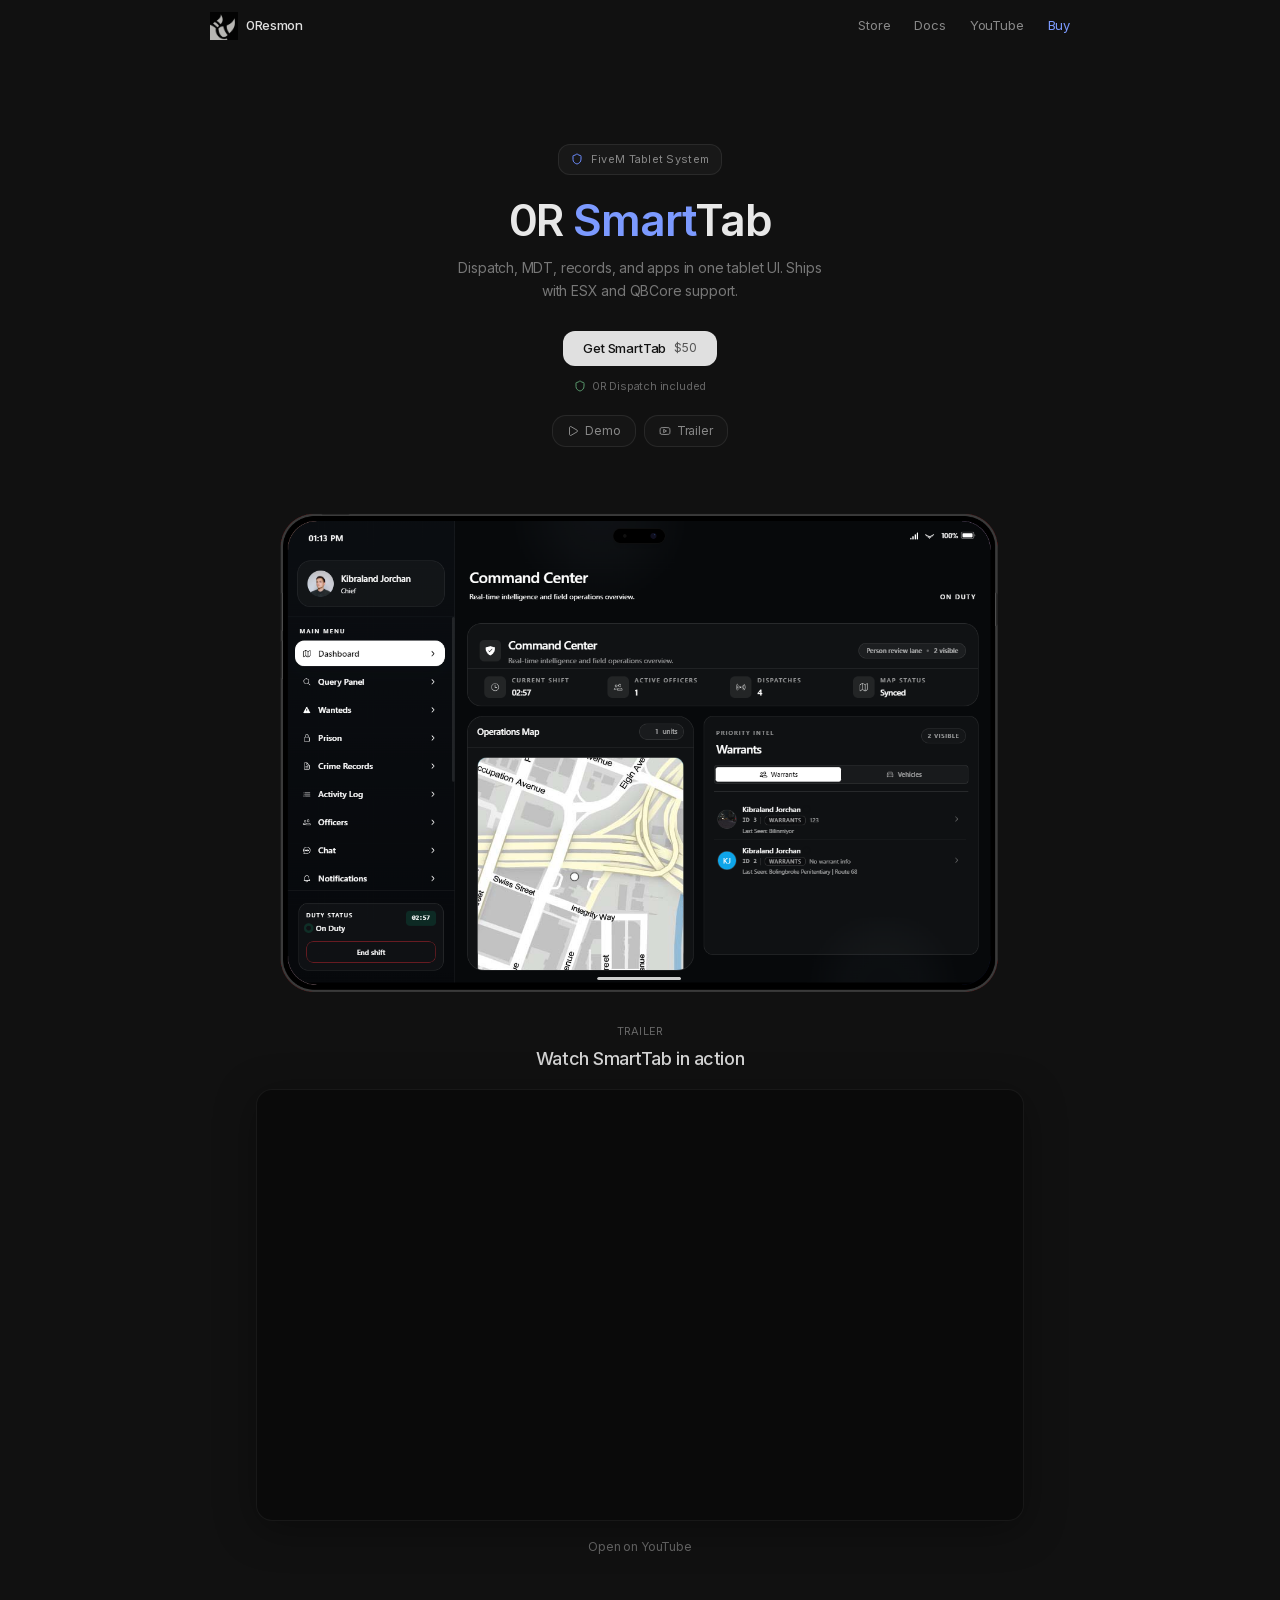
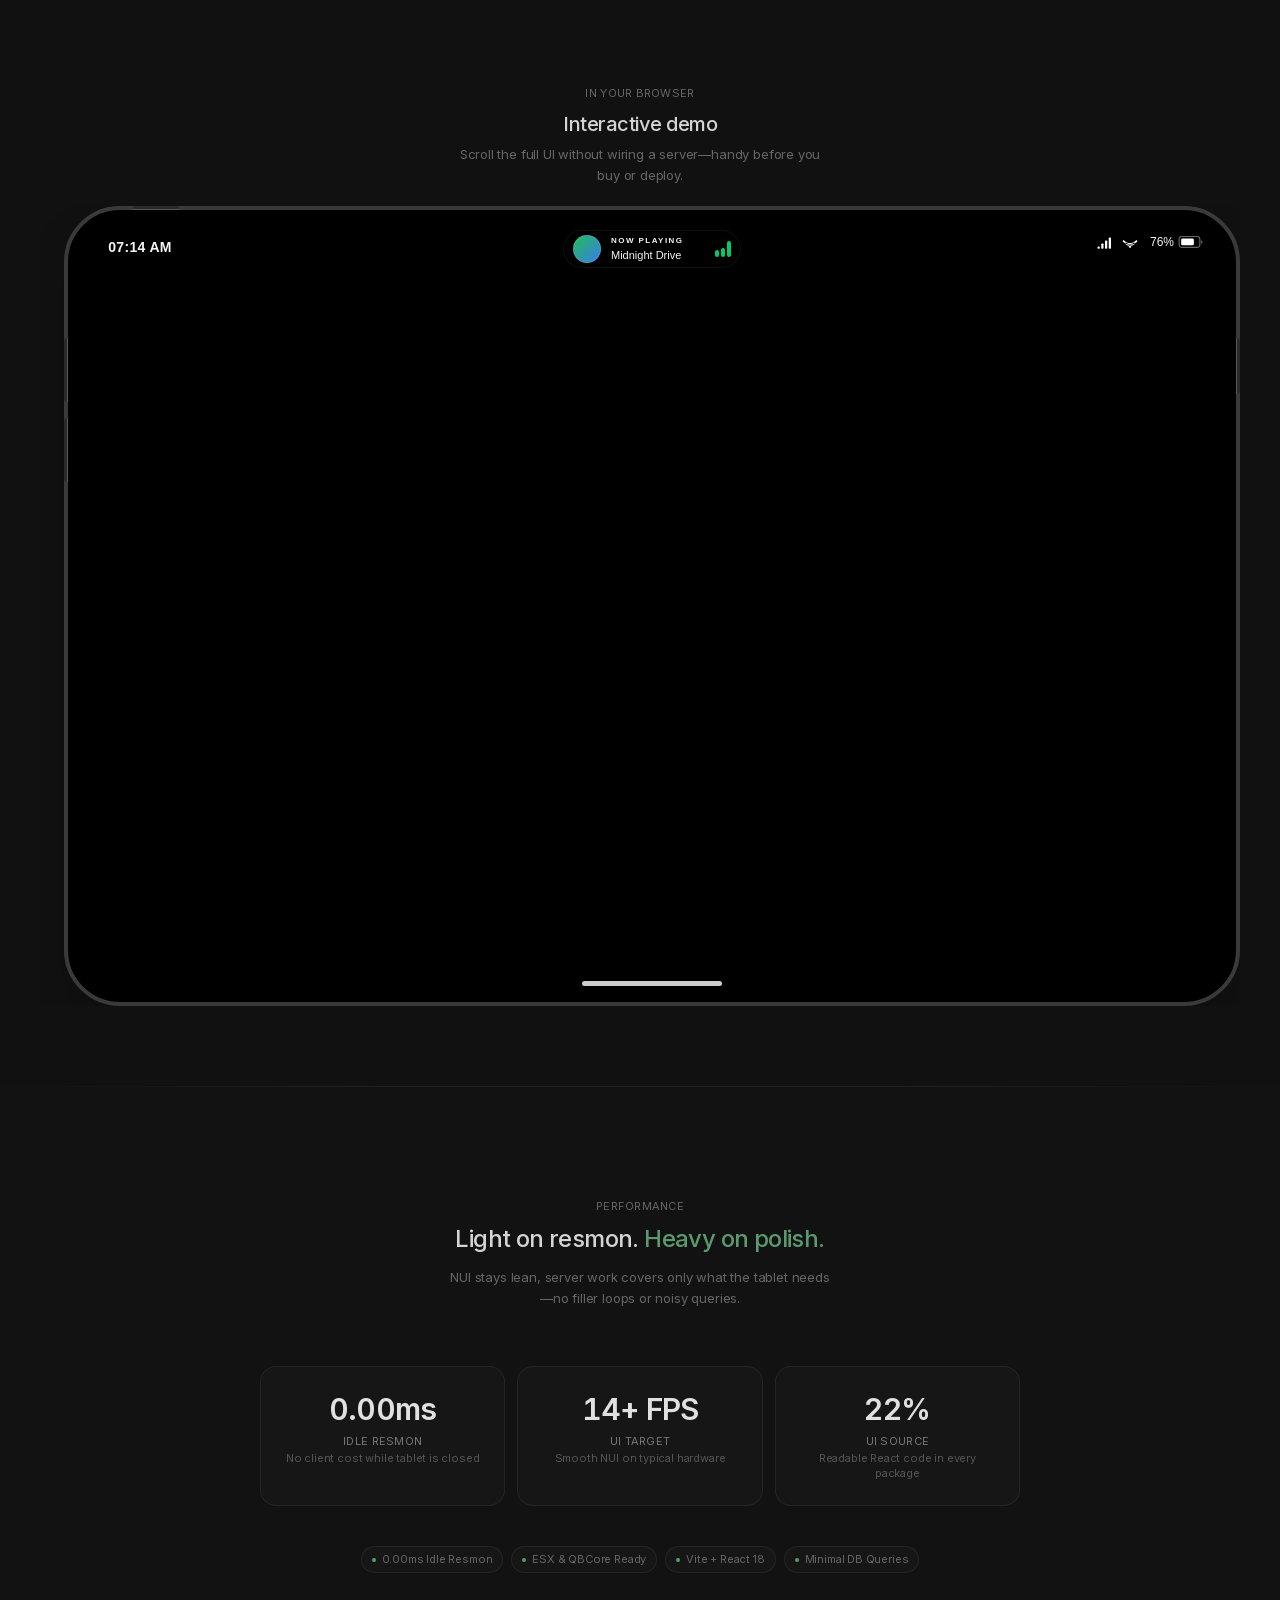
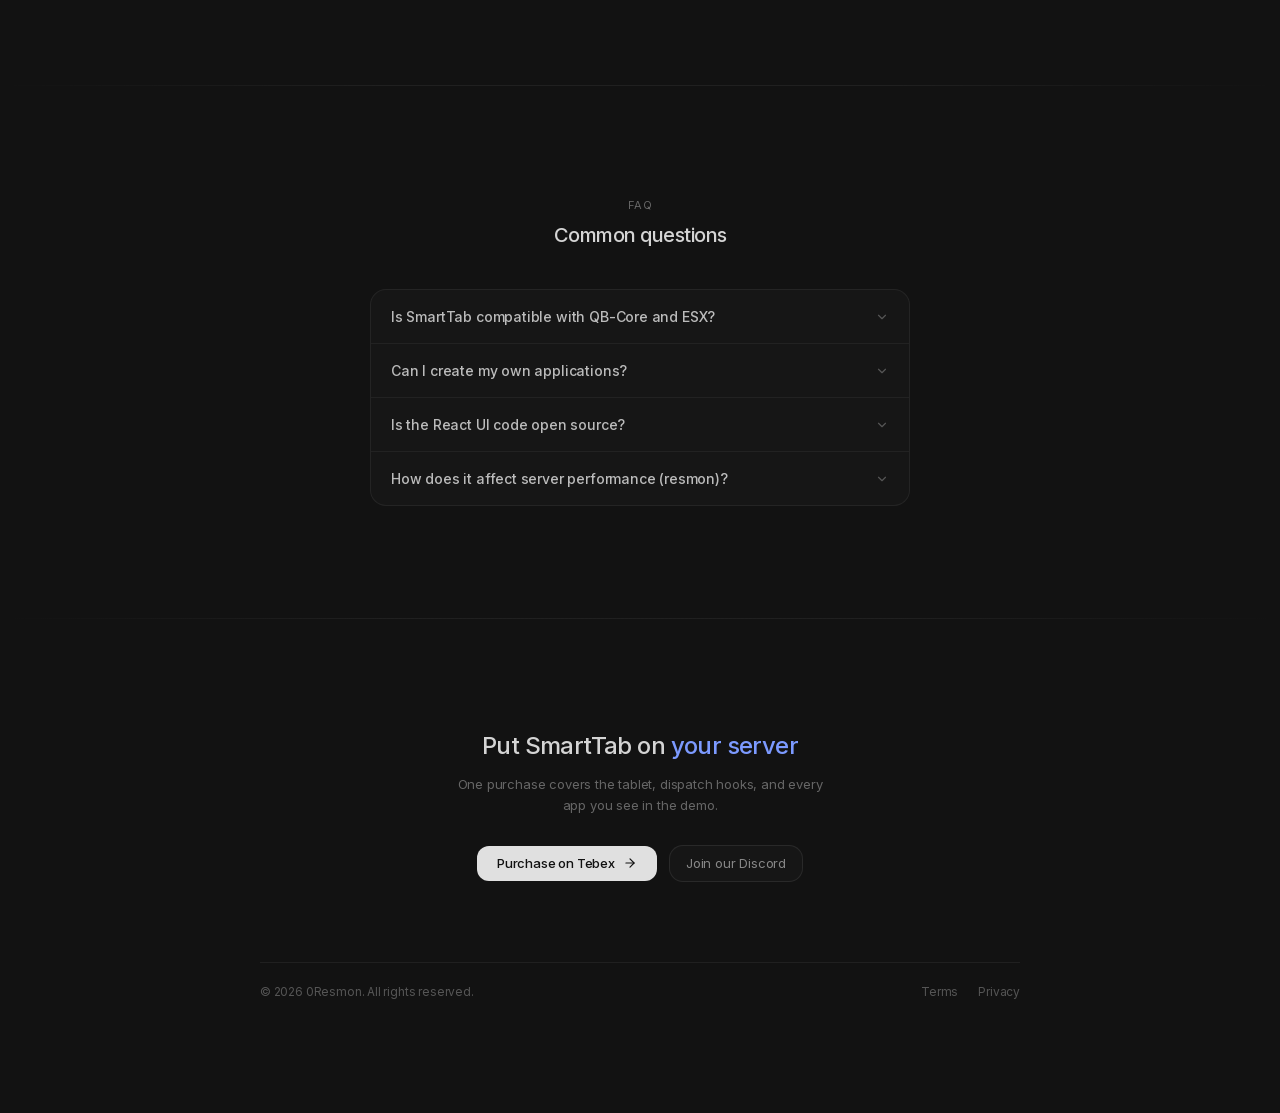
==== commit f3223486: "saa" ====
--- a/index.html
+++ b/index.html
@@ -1 +1 @@
-<!DOCTYPE html><!--pnreksjm1hc1iznPq9Qlz--><html lang="en" class="dark"><head><meta charSet="utf-8"/><meta name="viewport" content="width=device-width, initial-scale=1"/><link rel="preload" href="/smartpad-landing/_next/static/media/83afe278b6a6bb3c-s.p.3a6ba036.woff2" as="font" crossorigin="" type="font/woff2"/><link rel="preload" as="image" href="/smartpad-landing/logo.png"/><link rel="preload" as="image" href="/smartpad-landing/screenshots/home.webp"/><link rel="preload" as="image" href="/smartpad-landing/screenshots/police.webp"/><link rel="preload" as="image" href="/smartpad-landing/screenshots/bank.webp"/><link rel="preload" as="image" href="/smartpad-landing/screenshots/court.webp"/><link rel="preload" as="image" href="/smartpad-landing/screenshots/illegal.webp"/><link rel="stylesheet" href="/smartpad-landing/_next/static/chunks/4e20891f2fd03463.css" data-precedence="next"/><link rel="stylesheet" href="/smartpad-landing/_next/static/chunks/c43e8f0fddcdebd4.css" data-precedence="next"/><link rel="preload" as="script" fetchPriority="low" href="/smartpad-landing/_next/static/chunks/49849b1b478e6b82.js"/><script src="/smartpad-landing/_next/static/chunks/f2f58a7e93290fbb.js" async=""></script><script src="/smartpad-landing/_next/static/chunks/894db0750126a21e.js" async=""></script><script src="/smartpad-landing/_next/static/chunks/turbopack-025e85d8c1296d4b.js" async=""></script><script src="/smartpad-landing/_next/static/chunks/c46651960f4cb864.js" async=""></script><script src="/smartpad-landing/_next/static/chunks/51eea48c15440c83.js" async=""></script><meta name="next-size-adjust" content=""/><title>0Resmon SmartTab | FiveM tablet &amp; dispatch</title><meta name="description" content="FiveM tablet with MDT, dispatch, and records. ESX and QBCore ready, React NUI you can edit."/><meta property="og:title" content="0Resmon SmartTab | FiveM tablet &amp; dispatch"/><meta property="og:description" content="FiveM tablet with MDT, dispatch, and records. ESX and QBCore ready."/><meta property="og:type" content="website"/><meta name="twitter:card" content="summary"/><meta name="twitter:title" content="0Resmon SmartTab | FiveM tablet &amp; dispatch"/><meta name="twitter:description" content="FiveM tablet with MDT, dispatch, and records. ESX and QBCore ready."/><script src="/smartpad-landing/_next/static/chunks/a6dad97d9634a72d.js" noModule=""></script></head><body class="inter_5972bc34-module__OU16Qa__className bg-[#111] text-[#e0e0e0] antialiased selection:bg-[#7c9aff]/30 selection:text-white"><div hidden=""><!--$--><!--/$--></div><div class="relative flex min-h-screen flex-col"><main class="min-h-screen bg-background"><header class="fixed top-0 left-0 right-0 z-[1000] transition-all duration-300 py-3 bg-transparent"><div class="max-w-[900px] mx-auto px-5 flex items-center justify-between"><a href="#" class="flex items-center gap-2 group"><div class="w-7 h-7 flex items-center justify-center"><img src="/smartpad-landing/logo.png" alt="0Resmon Logo" class="w-full h-full object-contain invert opacity-80 group-hover:opacity-100 transition-opacity duration-200"/></div><span class="text-[#e0e0e0] font-medium text-[13px] tracking-tight hidden sm:block">0Resmon</span></a><nav class="hidden md:flex items-center gap-6"><a href="https://0resmon.tebex.io/" target="_blank" rel="noopener noreferrer" class="text-[13px] text-[#888] hover:text-[#ccc] transition-colors duration-200">Store</a><a href="https://docs.0resmon.org/" target="_blank" rel="noopener noreferrer" class="text-[13px] text-[#888] hover:text-[#ccc] transition-colors duration-200">Docs</a><a href="https://youtube.com/@0resmonstudio" target="_blank" rel="noopener noreferrer" class="text-[13px] text-[#888] hover:text-[#ccc] transition-colors duration-200">YouTube</a><a href="https://0resmon.tebex.io/" target="_blank" rel="noopener noreferrer" class="text-[13px] text-[#7c9aff] hover:text-[#9db5ff] transition-colors duration-200">Buy</a></nav><button class="md:hidden text-[#888] hover:text-[#ccc] p-1.5 transition-colors duration-200"><svg xmlns="http://www.w3.org/2000/svg" width="24" height="24" viewBox="0 0 24 24" fill="none" stroke="currentColor" stroke-width="2" stroke-linecap="round" stroke-linejoin="round" class="lucide lucide-menu w-[18px] h-[18px]" aria-hidden="true"><path d="M4 5h16"></path><path d="M4 12h16"></path><path d="M4 19h16"></path></svg></button></div></header><div class="bg-[#111] relative overflow-hidden"><section class="relative min-h-screen flex flex-col items-center justify-start pt-[14vh] md:pt-[16vh] px-5 overflow-hidden"><div class="absolute top-[-10%] right-[-5%] w-[55vw] h-[55vh] bg-[#3b5bdb]/10 rounded-full blur-[160px] -z-10 pointer-events-none"></div><div class="z-30 w-full max-w-lg md:max-w-xl" style="opacity:1;transform:none"><div class="text-center flex flex-col items-center w-full"><div class="mb-5 inline-flex items-center gap-2 rounded-xl border border-white/[0.08] bg-white/[0.03] px-3 py-1.5 text-[11px] text-[#888] tracking-wide" style="opacity:0;transform:translateY(24px)"><svg xmlns="http://www.w3.org/2000/svg" width="24" height="24" viewBox="0 0 24 24" fill="none" stroke="currentColor" stroke-width="2" stroke-linecap="round" stroke-linejoin="round" class="lucide lucide-shield w-3 h-3 text-[#6c8cff]" aria-hidden="true"><path d="M20 13c0 5-3.5 7.5-7.66 8.95a1 1 0 0 1-.67-.01C7.5 20.5 4 18 4 13V6a1 1 0 0 1 1-1c2 0 4.5-1.2 6.24-2.72a1.17 1.17 0 0 1 1.52 0C14.51 3.81 17 5 19 5a1 1 0 0 1 1 1z"></path></svg>FiveM Tablet System</div><h1 class="text-3xl sm:text-4xl md:text-[44px] font-semibold tracking-tight text-[#e8e8e8] leading-[1.15]" style="opacity:0;transform:translateY(24px)">0R <span class="text-[#7c9aff]">Smart</span>Tab</h1><p class="mt-3 text-[13px] md:text-[14px] text-[#777] max-w-sm mx-auto leading-relaxed" style="opacity:0;transform:translateY(24px)">Dispatch, MDT, records, and apps in one tablet UI. Ships with ESX and QBCore support.</p><div class="mt-7 flex flex-col items-center gap-3 w-full" style="opacity:0;transform:translateY(24px)"><div class="flex flex-col sm:flex-row items-center gap-2.5"><a href="https://0resmon.tebex.io/" target="_blank" rel="noopener noreferrer" class="flex items-center gap-2 px-5 py-2 bg-[#e0e0e0] text-[#111] font-medium text-[13px] rounded-xl hover:bg-[#fff] active:scale-[0.98] transition-all duration-200">Get SmartTab<span class="text-[#555] text-[12px] font-normal">$50</span></a></div><div class="flex items-center gap-1.5 text-[11px] text-[#666]"><svg xmlns="http://www.w3.org/2000/svg" width="24" height="24" viewBox="0 0 24 24" fill="none" stroke="currentColor" stroke-width="2" stroke-linecap="round" stroke-linejoin="round" class="lucide lucide-shield w-3 h-3 text-[#5a9a6e]" aria-hidden="true"><path d="M20 13c0 5-3.5 7.5-7.66 8.95a1 1 0 0 1-.67-.01C7.5 20.5 4 18 4 13V6a1 1 0 0 1 1-1c2 0 4.5-1.2 6.24-2.72a1.17 1.17 0 0 1 1.52 0C14.51 3.81 17 5 19 5a1 1 0 0 1 1 1z"></path></svg>0R Dispatch included</div><div class="mt-2 flex items-center gap-2"><button class="flex items-center gap-1.5 px-3.5 py-1.5 text-[12px] text-[#888] hover:text-[#ccc] rounded-lg border border-white/[0.08] hover:border-white/[0.14] bg-white/[0.02] hover:bg-white/[0.04] transition-all duration-200"><svg xmlns="http://www.w3.org/2000/svg" width="24" height="24" viewBox="0 0 24 24" fill="none" stroke="currentColor" stroke-width="2" stroke-linecap="round" stroke-linejoin="round" class="lucide lucide-play w-3 h-3" aria-hidden="true"><path d="M5 5a2 2 0 0 1 3.008-1.728l11.997 6.998a2 2 0 0 1 .003 3.458l-12 7A2 2 0 0 1 5 19z"></path></svg>Demo</button><button class="flex items-center gap-1.5 px-3.5 py-1.5 text-[12px] text-[#888] hover:text-[#ccc] rounded-lg border border-white/[0.08] hover:border-white/[0.14] bg-white/[0.02] hover:bg-white/[0.04] transition-all duration-200"><svg xmlns="http://www.w3.org/2000/svg" width="24" height="24" viewBox="0 0 24 24" fill="none" stroke="currentColor" stroke-width="2" stroke-linecap="round" stroke-linejoin="round" class="lucide lucide-youtube w-3 h-3" aria-hidden="true"><path d="M2.5 17a24.12 24.12 0 0 1 0-10 2 2 0 0 1 1.4-1.4 49.56 49.56 0 0 1 16.2 0A2 2 0 0 1 21.5 7a24.12 24.12 0 0 1 0 10 2 2 0 0 1-1.4 1.4 49.55 49.55 0 0 1-16.2 0A2 2 0 0 1 2.5 17"></path><path d="m10 15 5-3-5-3z"></path></svg>Trailer</button></div></div></div></div><div class="z-20 w-[92vw] lg:w-[70vw] max-w-[1200px] aspect-video mt-10 md:mt-14 relative"><div class="w-full h-full relative flex items-center justify-center rounded-2xl overflow-hidden"><img src="/smartpad-landing/screenshots/home.webp" alt="SmartTab view 1" class="absolute inset-0 w-full h-full object-contain transition-opacity duration-700 ease-in-out pointer-events-none opacity-100 z-10"/><img src="/smartpad-landing/screenshots/police.webp" alt="SmartTab view 2" class="absolute inset-0 w-full h-full object-contain transition-opacity duration-700 ease-in-out pointer-events-none opacity-0 z-0"/><img src="/smartpad-landing/screenshots/bank.webp" alt="SmartTab view 3" class="absolute inset-0 w-full h-full object-contain transition-opacity duration-700 ease-in-out pointer-events-none opacity-0 z-0"/><img src="/smartpad-landing/screenshots/court.webp" alt="SmartTab view 4" class="absolute inset-0 w-full h-full object-contain transition-opacity duration-700 ease-in-out pointer-events-none opacity-0 z-0"/><img src="/smartpad-landing/screenshots/illegal.webp" alt="SmartTab view 5" class="absolute inset-0 w-full h-full object-contain transition-opacity duration-700 ease-in-out pointer-events-none opacity-0 z-0"/></div></div></section><section class="w-full relative flex flex-col items-center pt-4 pb-16 bg-[#111] px-5"><div class="w-full max-w-3xl" style="opacity:0;transform:translateY(16px)"><div class="text-center mb-4"><p class="text-[11px] text-[#666] tracking-wide mb-1.5">TRAILER</p><h2 class="text-lg font-medium text-[#d4d4d4] tracking-tight">Watch SmartTab in action</h2></div><div class="relative w-full aspect-video rounded-2xl overflow-hidden border border-white/[0.06] bg-[#0a0a0a] shadow-[0_8px_40px_rgba(0,0,0,0.35)]"><iframe src="https://www.youtube.com/embed/W0h7EQZVnVs?start=255" class="w-full h-full" title="0R SmartTab Trailer" allow="accelerometer; autoplay; clipboard-write; encrypted-media; gyroscope; picture-in-picture; web-share" referrerPolicy="strict-origin-when-cross-origin" allowFullScreen=""></iframe></div><p class="mt-3 text-center"><a href="https://www.youtube.com/watch?v=W0h7EQZVnVs&amp;t=255s" target="_blank" rel="noopener noreferrer" class="text-[12px] text-[#666] hover:text-[#aaa] transition-colors">Open on YouTube</a></p></div></section><section id="interactive-demo" class="w-full relative flex flex-col items-center pt-16 pb-20 bg-[#111] z-20 scroll-mt-20 overflow-visible"><div class="text-center w-full max-w-lg px-5 mb-5"><p class="text-[11px] text-[#666] tracking-wide mb-2">IN YOUR BROWSER</p><h2 class="text-lg md:text-xl font-medium text-[#d4d4d4] tracking-tight mb-1.5">Interactive demo</h2><p class="text-[13px] text-[#666] leading-relaxed max-w-sm mx-auto">Scroll the full UI without wiring a server—handy before you buy or deploy.</p></div><div class="w-full px-5"><div class="w-full max-w-[1200px] mx-auto"><div class="mx-auto overflow-hidden" style="width:1200px;height:800px"><div style="width:1200px;height:800px;transform:scale(1);transform-origin:top left"><iframe src="/demo/index.html" title="0R SmartTab Interactive Demo" width="1200" height="800" class="block border-0 bg-transparent" style="width:1200px;height:800px" allow="accelerometer; autoplay; clipboard-write; encrypted-media; gyroscope; fullscreen" allowFullScreen=""></iframe></div></div></div></div></section></div><section class="py-20 md:py-28 relative overflow-hidden"><div class="section-divider absolute top-0 left-0"></div><div class="max-w-[800px] mx-auto px-5"><div class="text-center mb-12 md:mb-14"><p class="text-[11px] text-[#666] tracking-wide mb-2" style="opacity:0;transform:translateY(10px)">PERFORMANCE</p><h2 class="text-xl md:text-2xl font-medium text-[#d4d4d4] tracking-tight leading-snug mb-3" style="opacity:0;transform:translateY(14px)">Light on resmon.<!-- --> <span class="text-[#5a9a6e]">Heavy on polish.</span></h2><p class="text-[13px] text-[#666] max-w-sm mx-auto leading-relaxed" style="opacity:0;transform:translateY(14px)">NUI stays lean, server work covers only what the tablet needs—no filler loops or noisy queries.</p></div><div class="grid md:grid-cols-3 gap-3 mb-10"><div class="rounded-2xl border border-white/[0.06] bg-white/[0.02] px-5 py-6 text-center hover:bg-white/[0.04] transition-colors duration-200" style="opacity:0;transform:translateY(20px)"><div class="text-2xl md:text-3xl font-semibold tabular-nums tracking-tight text-[#e0e0e0] mb-1.5"><span>0<!-- -->.00ms</span></div><div class="text-[11px] text-[#777] tracking-wide uppercase mb-0.5">Idle Resmon</div><div class="text-[11px] text-[#555] leading-snug">No client cost while tablet is closed</div></div><div class="rounded-2xl border border-white/[0.06] bg-white/[0.02] px-5 py-6 text-center hover:bg-white/[0.04] transition-colors duration-200" style="opacity:0;transform:translateY(20px)"><div class="text-2xl md:text-3xl font-semibold tabular-nums tracking-tight text-[#e0e0e0] mb-1.5"><span>0<!-- -->+ FPS</span></div><div class="text-[11px] text-[#777] tracking-wide uppercase mb-0.5">UI target</div><div class="text-[11px] text-[#555] leading-snug">Smooth NUI on typical hardware</div></div><div class="rounded-2xl border border-white/[0.06] bg-white/[0.02] px-5 py-6 text-center hover:bg-white/[0.04] transition-colors duration-200" style="opacity:0;transform:translateY(20px)"><div class="text-2xl md:text-3xl font-semibold tabular-nums tracking-tight text-[#e0e0e0] mb-1.5"><span>0<!-- -->%</span></div><div class="text-[11px] text-[#777] tracking-wide uppercase mb-0.5">UI source</div><div class="text-[11px] text-[#555] leading-snug">Readable React code in every package</div></div></div><div class="flex flex-wrap items-center justify-center gap-2" style="opacity:0;transform:translateY(12px)"><span class="inline-flex items-center gap-1.5 text-[11px] text-[#666] rounded-lg border border-white/[0.06] bg-white/[0.02] px-2.5 py-1"><span class="w-1 h-1 rounded-full bg-[#5a9a6e]"></span>0.00ms Idle Resmon</span><span class="inline-flex items-center gap-1.5 text-[11px] text-[#666] rounded-lg border border-white/[0.06] bg-white/[0.02] px-2.5 py-1"><span class="w-1 h-1 rounded-full bg-[#5a9a6e]"></span>ESX &amp; QBCore Ready</span><span class="inline-flex items-center gap-1.5 text-[11px] text-[#666] rounded-lg border border-white/[0.06] bg-white/[0.02] px-2.5 py-1"><span class="w-1 h-1 rounded-full bg-[#5a9a6e]"></span>Vite + React 18</span><span class="inline-flex items-center gap-1.5 text-[11px] text-[#666] rounded-lg border border-white/[0.06] bg-white/[0.02] px-2.5 py-1"><span class="w-1 h-1 rounded-full bg-[#5a9a6e]"></span>Minimal DB Queries</span></div></div></section><section class="py-20 md:py-28 relative"><div class="section-divider absolute top-0 left-0"></div><div class="max-w-[580px] mx-auto px-5"><div class="text-center mb-8 md:mb-10"><p class="text-[11px] text-[#666] tracking-wide mb-2" style="opacity:0;transform:translateY(10px)">FAQ</p><h2 class="text-lg md:text-xl font-medium text-[#d4d4d4] tracking-tight" style="opacity:0;transform:translateY(14px)">Common questions</h2></div><div class="rounded-2xl border border-white/[0.06] bg-white/[0.02] overflow-hidden"><div class="w-full" data-orientation="vertical"><div style="opacity:0;transform:translateY(10px)"><div data-state="closed" data-orientation="vertical" class="px-5 border-b border-white/[0.05]"><h3 data-orientation="vertical" data-state="closed" class="flex"><button type="button" aria-controls="radix-_R_66kavb_" aria-expanded="false" data-state="closed" data-orientation="vertical" id="radix-_R_26kavb_" class="flex flex-1 items-center justify-between [&amp;[data-state=open]&gt;svg]:rotate-180 text-left text-[13px] md:text-[14px] font-medium text-[#bbb] hover:text-[#e0e0e0] transition-colors py-4 [&amp;[data-state=open]]:text-[#e0e0e0]" data-radix-collection-item="">Is SmartTab compatible with QB-Core and ESX?<svg xmlns="http://www.w3.org/2000/svg" width="24" height="24" viewBox="0 0 24 24" fill="none" stroke="currentColor" stroke-width="2" stroke-linecap="round" stroke-linejoin="round" class="lucide lucide-chevron-down h-3.5 w-3.5 shrink-0 text-[#555] transition-transform duration-200" aria-hidden="true"><path d="m6 9 6 6 6-6"></path></svg></button></h3><div data-state="closed" id="radix-_R_66kavb_" hidden="" role="region" aria-labelledby="radix-_R_26kavb_" data-orientation="vertical" class="overflow-hidden text-sm data-[state=closed]:animate-accordion-up data-[state=open]:animate-accordion-down" style="--radix-accordion-content-height:var(--radix-collapsible-content-height);--radix-accordion-content-width:var(--radix-collapsible-content-width)"></div></div></div><div style="opacity:0;transform:translateY(10px)"><div data-state="closed" data-orientation="vertical" class="px-5 border-b border-white/[0.05]"><h3 data-orientation="vertical" data-state="closed" class="flex"><button type="button" aria-controls="radix-_R_6akavb_" aria-expanded="false" data-state="closed" data-orientation="vertical" id="radix-_R_2akavb_" class="flex flex-1 items-center justify-between [&amp;[data-state=open]&gt;svg]:rotate-180 text-left text-[13px] md:text-[14px] font-medium text-[#bbb] hover:text-[#e0e0e0] transition-colors py-4 [&amp;[data-state=open]]:text-[#e0e0e0]" data-radix-collection-item="">Can I create my own applications?<svg xmlns="http://www.w3.org/2000/svg" width="24" height="24" viewBox="0 0 24 24" fill="none" stroke="currentColor" stroke-width="2" stroke-linecap="round" stroke-linejoin="round" class="lucide lucide-chevron-down h-3.5 w-3.5 shrink-0 text-[#555] transition-transform duration-200" aria-hidden="true"><path d="m6 9 6 6 6-6"></path></svg></button></h3><div data-state="closed" id="radix-_R_6akavb_" hidden="" role="region" aria-labelledby="radix-_R_2akavb_" data-orientation="vertical" class="overflow-hidden text-sm data-[state=closed]:animate-accordion-up data-[state=open]:animate-accordion-down" style="--radix-accordion-content-height:var(--radix-collapsible-content-height);--radix-accordion-content-width:var(--radix-collapsible-content-width)"></div></div></div><div style="opacity:0;transform:translateY(10px)"><div data-state="closed" data-orientation="vertical" class="px-5 border-b border-white/[0.05]"><h3 data-orientation="vertical" data-state="closed" class="flex"><button type="button" aria-controls="radix-_R_6ekavb_" aria-expanded="false" data-state="closed" data-orientation="vertical" id="radix-_R_2ekavb_" class="flex flex-1 items-center justify-between [&amp;[data-state=open]&gt;svg]:rotate-180 text-left text-[13px] md:text-[14px] font-medium text-[#bbb] hover:text-[#e0e0e0] transition-colors py-4 [&amp;[data-state=open]]:text-[#e0e0e0]" data-radix-collection-item="">Is the React UI code open source?<svg xmlns="http://www.w3.org/2000/svg" width="24" height="24" viewBox="0 0 24 24" fill="none" stroke="currentColor" stroke-width="2" stroke-linecap="round" stroke-linejoin="round" class="lucide lucide-chevron-down h-3.5 w-3.5 shrink-0 text-[#555] transition-transform duration-200" aria-hidden="true"><path d="m6 9 6 6 6-6"></path></svg></button></h3><div data-state="closed" id="radix-_R_6ekavb_" hidden="" role="region" aria-labelledby="radix-_R_2ekavb_" data-orientation="vertical" class="overflow-hidden text-sm data-[state=closed]:animate-accordion-up data-[state=open]:animate-accordion-down" style="--radix-accordion-content-height:var(--radix-collapsible-content-height);--radix-accordion-content-width:var(--radix-collapsible-content-width)"></div></div></div><div style="opacity:0;transform:translateY(10px)"><div data-state="closed" data-orientation="vertical" class="px-5 border-b-0"><h3 data-orientation="vertical" data-state="closed" class="flex"><button type="button" aria-controls="radix-_R_6ikavb_" aria-expanded="false" data-state="closed" data-orientation="vertical" id="radix-_R_2ikavb_" class="flex flex-1 items-center justify-between [&amp;[data-state=open]&gt;svg]:rotate-180 text-left text-[13px] md:text-[14px] font-medium text-[#bbb] hover:text-[#e0e0e0] transition-colors py-4 [&amp;[data-state=open]]:text-[#e0e0e0]" data-radix-collection-item="">How does it affect server performance (resmon)?<svg xmlns="http://www.w3.org/2000/svg" width="24" height="24" viewBox="0 0 24 24" fill="none" stroke="currentColor" stroke-width="2" stroke-linecap="round" stroke-linejoin="round" class="lucide lucide-chevron-down h-3.5 w-3.5 shrink-0 text-[#555] transition-transform duration-200" aria-hidden="true"><path d="m6 9 6 6 6-6"></path></svg></button></h3><div data-state="closed" id="radix-_R_6ikavb_" hidden="" role="region" aria-labelledby="radix-_R_2ikavb_" data-orientation="vertical" class="overflow-hidden text-sm data-[state=closed]:animate-accordion-up data-[state=open]:animate-accordion-down" style="--radix-accordion-content-height:var(--radix-collapsible-content-height);--radix-accordion-content-width:var(--radix-collapsible-content-width)"></div></div></div></div></div></div></section><section class="relative py-20 md:py-28 overflow-hidden"><div class="section-divider absolute top-0 left-0"></div><div class="max-w-[800px] mx-auto px-5 text-center relative z-10"><h2 class="text-xl md:text-2xl font-medium text-[#d4d4d4] tracking-tight mb-3" style="opacity:0;transform:translateY(18px)">Put SmartTab on<!-- --> <span class="text-[#7c9aff]">your server</span></h2><p class="text-[13px] text-[#666] max-w-sm mx-auto mb-7 leading-relaxed" style="opacity:0;transform:translateY(14px)">One purchase covers the tablet, dispatch hooks, and every app you see in the demo.</p><div class="flex flex-col sm:flex-row items-center justify-center gap-3" style="opacity:0;transform:translateY(14px)"><a href="https://0resmon.tebex.io/" target="_blank" rel="noopener noreferrer" class="inline-flex items-center gap-2 px-5 py-2 bg-[#e0e0e0] text-[#111] font-medium text-[13px] rounded-xl hover:bg-[#fff] active:scale-[0.98] transition-all duration-200">Purchase on Tebex<svg xmlns="http://www.w3.org/2000/svg" width="24" height="24" viewBox="0 0 24 24" fill="none" stroke="currentColor" stroke-width="2" stroke-linecap="round" stroke-linejoin="round" class="lucide lucide-arrow-right w-3.5 h-3.5" aria-hidden="true"><path d="M5 12h14"></path><path d="m12 5 7 7-7 7"></path></svg></a><a href="#" class="inline-flex items-center gap-1.5 px-4 py-2 text-[13px] text-[#888] hover:text-[#ccc] rounded-lg border border-white/[0.08] hover:border-white/[0.14] bg-white/[0.02] hover:bg-white/[0.04] transition-all duration-200">Join our Discord</a></div><div class="mt-20 pt-5 border-t border-white/[0.06]"><div class="flex flex-col sm:flex-row justify-between items-center gap-3 text-[12px] text-[#555]"><p>© 2026 0Resmon. All rights reserved.</p><div class="flex gap-5"><a href="#" class="hover:text-[#888] transition-colors duration-200">Terms</a><a href="#" class="hover:text-[#888] transition-colors duration-200">Privacy</a></div></div></div></div></section></main><!--$--><!--/$--></div><script src="/smartpad-landing/_next/static/chunks/49849b1b478e6b82.js" id="_R_" async=""></script><script>(self.__next_f=self.__next_f||[]).push([0])</script><script>self.__next_f.push([1,"1:\"$Sreact.fragment\"\n2:I[39756,[\"/smartpad-landing/_next/static/chunks/c46651960f4cb864.js\"],\"default\"]\n3:I[37457,[\"/smartpad-landing/_next/static/chunks/c46651960f4cb864.js\"],\"default\"]\n4:I[5519,[\"/smartpad-landing/_next/static/chunks/51eea48c15440c83.js\"],\"Navbar\"]\n5:I[13120,[\"/smartpad-landing/_next/static/chunks/51eea48c15440c83.js\"],\"CoreExperience\"]\n6:I[21048,[\"/smartpad-landing/_next/static/chunks/51eea48c15440c83.js\"],\"Performance\"]\n7:I[59830,[\"/smartpad-landing/_next/static/chunks/51eea48c15440c83.js\"],\"FAQ\"]\n8:I[29673,[\"/smartpad-landing/_next/static/chunks/51eea48c15440c83.js\"],\"CTA\"]\n9:I[97367,[\"/smartpad-landing/_next/static/chunks/c46651960f4cb864.js\"],\"OutletBoundary\"]\na:\"$Sreact.suspense\"\nc:I[97367,[\"/smartpad-landing/_next/static/chunks/c46651960f4cb864.js\"],\"ViewportBoundary\"]\ne:I[97367,[\"/smartpad-landing/_next/static/chunks/c46651960f4cb864.js\"],\"MetadataBoundary\"]\n10:I[68027,[\"/smartpad-landing/_next/static/chunks/c46651960f4cb864.js\"],\"default\"]\n:HL[\"/smartpad-landing/_next/static/chunks/4e20891f2fd03463.css\",\"style\"]\n:HL[\"/smartpad-landing/_next/static/chunks/c43e8f0fddcdebd4.css\",\"style\"]\n:HL[\"/smartpad-landing/_next/static/media/83afe278b6a6bb3c-s.p.3a6ba036.woff2\",\"font\",{\"crossOrigin\":\"\",\"type\":\"font/woff2\"}]\n"])</script><script>self.__next_f.push([1,"0:{\"P\":null,\"b\":\"pnreksjm1hc1iznPq9Qlz\",\"c\":[\"\",\"\"],\"q\":\"\",\"i\":false,\"f\":[[[\"\",{\"children\":[\"__PAGE__\",{}]},\"$undefined\",\"$undefined\",true],[[\"$\",\"$1\",\"c\",{\"children\":[[[\"$\",\"link\",\"0\",{\"rel\":\"stylesheet\",\"href\":\"/smartpad-landing/_next/static/chunks/4e20891f2fd03463.css\",\"precedence\":\"next\",\"crossOrigin\":\"$undefined\",\"nonce\":\"$undefined\"}],[\"$\",\"link\",\"1\",{\"rel\":\"stylesheet\",\"href\":\"/smartpad-landing/_next/static/chunks/c43e8f0fddcdebd4.css\",\"precedence\":\"next\",\"crossOrigin\":\"$undefined\",\"nonce\":\"$undefined\"}]],[\"$\",\"html\",null,{\"lang\":\"en\",\"className\":\"dark\",\"children\":[\"$\",\"body\",null,{\"className\":\"inter_5972bc34-module__OU16Qa__className bg-[#111] text-[#e0e0e0] antialiased selection:bg-[#7c9aff]/30 selection:text-white\",\"children\":[\"$\",\"div\",null,{\"className\":\"relative flex min-h-screen flex-col\",\"children\":[\"$\",\"$L2\",null,{\"parallelRouterKey\":\"children\",\"error\":\"$undefined\",\"errorStyles\":\"$undefined\",\"errorScripts\":\"$undefined\",\"template\":[\"$\",\"$L3\",null,{}],\"templateStyles\":\"$undefined\",\"templateScripts\":\"$undefined\",\"notFound\":[[[\"$\",\"title\",null,{\"children\":\"404: This page could not be found.\"}],[\"$\",\"div\",null,{\"style\":{\"fontFamily\":\"system-ui,\\\"Segoe UI\\\",Roboto,Helvetica,Arial,sans-serif,\\\"Apple Color Emoji\\\",\\\"Segoe UI Emoji\\\"\",\"height\":\"100vh\",\"textAlign\":\"center\",\"display\":\"flex\",\"flexDirection\":\"column\",\"alignItems\":\"center\",\"justifyContent\":\"center\"},\"children\":[\"$\",\"div\",null,{\"children\":[[\"$\",\"style\",null,{\"dangerouslySetInnerHTML\":{\"__html\":\"body{color:#000;background:#fff;margin:0}.next-error-h1{border-right:1px solid rgba(0,0,0,.3)}@media (prefers-color-scheme:dark){body{color:#fff;background:#000}.next-error-h1{border-right:1px solid rgba(255,255,255,.3)}}\"}}],[\"$\",\"h1\",null,{\"className\":\"next-error-h1\",\"style\":{\"display\":\"inline-block\",\"margin\":\"0 20px 0 0\",\"padding\":\"0 23px 0 0\",\"fontSize\":24,\"fontWeight\":500,\"verticalAlign\":\"top\",\"lineHeight\":\"49px\"},\"children\":404}],[\"$\",\"div\",null,{\"style\":{\"display\":\"inline-block\"},\"children\":[\"$\",\"h2\",null,{\"style\":{\"fontSize\":14,\"fontWeight\":400,\"lineHeight\":\"49px\",\"margin\":0},\"children\":\"This page could not be found.\"}]}]]}]}]],[]],\"forbidden\":\"$undefined\",\"unauthorized\":\"$undefined\"}]}]}]}]]}],{\"children\":[[\"$\",\"$1\",\"c\",{\"children\":[[\"$\",\"main\",null,{\"className\":\"min-h-screen bg-background\",\"children\":[[\"$\",\"$L4\",null,{}],[\"$\",\"$L5\",null,{}],[\"$\",\"$L6\",null,{}],[\"$\",\"$L7\",null,{}],[\"$\",\"$L8\",null,{}]]}],[[\"$\",\"script\",\"script-0\",{\"src\":\"/smartpad-landing/_next/static/chunks/51eea48c15440c83.js\",\"async\":true,\"nonce\":\"$undefined\"}]],[\"$\",\"$L9\",null,{\"children\":[\"$\",\"$a\",null,{\"name\":\"Next.MetadataOutlet\",\"children\":\"$@b\"}]}]]}],{},null,false,false]},null,false,false],[\"$\",\"$1\",\"h\",{\"children\":[null,[\"$\",\"$Lc\",null,{\"children\":\"$Ld\"}],[\"$\",\"div\",null,{\"hidden\":true,\"children\":[\"$\",\"$Le\",null,{\"children\":[\"$\",\"$a\",null,{\"name\":\"Next.Metadata\",\"children\":\"$Lf\"}]}]}],[\"$\",\"meta\",null,{\"name\":\"next-size-adjust\",\"content\":\"\"}]]}],false]],\"m\":\"$undefined\",\"G\":[\"$10\",[]],\"S\":true}\n"])</script><script>self.__next_f.push([1,"d:[[\"$\",\"meta\",\"0\",{\"charSet\":\"utf-8\"}],[\"$\",\"meta\",\"1\",{\"name\":\"viewport\",\"content\":\"width=device-width, initial-scale=1\"}]]\n"])</script><script>self.__next_f.push([1,"b:null\nf:[[\"$\",\"title\",\"0\",{\"children\":\"0Resmon SmartTab | FiveM tablet \u0026 dispatch\"}],[\"$\",\"meta\",\"1\",{\"name\":\"description\",\"content\":\"FiveM tablet with MDT, dispatch, and records. ESX and QBCore ready, React NUI you can edit.\"}],[\"$\",\"meta\",\"2\",{\"property\":\"og:title\",\"content\":\"0Resmon SmartTab | FiveM tablet \u0026 dispatch\"}],[\"$\",\"meta\",\"3\",{\"property\":\"og:description\",\"content\":\"FiveM tablet with MDT, dispatch, and records. ESX and QBCore ready.\"}],[\"$\",\"meta\",\"4\",{\"property\":\"og:type\",\"content\":\"website\"}],[\"$\",\"meta\",\"5\",{\"name\":\"twitter:card\",\"content\":\"summary\"}],[\"$\",\"meta\",\"6\",{\"name\":\"twitter:title\",\"content\":\"0Resmon SmartTab | FiveM tablet \u0026 dispatch\"}],[\"$\",\"meta\",\"7\",{\"name\":\"twitter:description\",\"content\":\"FiveM tablet with MDT, dispatch, and records. ESX and QBCore ready.\"}]]\n"])</script></body></html>+<!DOCTYPE html><!--06JPUY_dFMnl7u9Bf_0eX--><html lang="en" class="dark"><head><meta charSet="utf-8"/><meta name="viewport" content="width=device-width, initial-scale=1"/><link rel="preload" href="/_next/static/media/83afe278b6a6bb3c-s.p.3a6ba036.woff2" as="font" crossorigin="" type="font/woff2"/><link rel="preload" as="image" href="/logo.png"/><link rel="preload" as="image" href="/screenshots/home.webp"/><link rel="preload" as="image" href="/screenshots/police.webp"/><link rel="preload" as="image" href="/screenshots/bank.webp"/><link rel="preload" as="image" href="/screenshots/court.webp"/><link rel="preload" as="image" href="/screenshots/illegal.webp"/><link rel="stylesheet" href="/_next/static/chunks/4e20891f2fd03463.css" data-precedence="next"/><link rel="stylesheet" href="/_next/static/chunks/c43e8f0fddcdebd4.css" data-precedence="next"/><link rel="preload" as="script" fetchPriority="low" href="/_next/static/chunks/49849b1b478e6b82.js"/><script src="/_next/static/chunks/f2f58a7e93290fbb.js" async=""></script><script src="/_next/static/chunks/b7088e3518ab40c4.js" async=""></script><script src="/_next/static/chunks/turbopack-ead2077959526d5f.js" async=""></script><script src="/_next/static/chunks/c46651960f4cb864.js" async=""></script><script src="/_next/static/chunks/716c62128e9c340c.js" async=""></script><meta name="next-size-adjust" content=""/><title>0Resmon SmartTab | FiveM tablet &amp; dispatch</title><meta name="description" content="FiveM tablet with MDT, dispatch, and records. ESX and QBCore ready, React NUI you can edit."/><meta property="og:title" content="0Resmon SmartTab | FiveM tablet &amp; dispatch"/><meta property="og:description" content="FiveM tablet with MDT, dispatch, and records. ESX and QBCore ready."/><meta property="og:type" content="website"/><meta name="twitter:card" content="summary"/><meta name="twitter:title" content="0Resmon SmartTab | FiveM tablet &amp; dispatch"/><meta name="twitter:description" content="FiveM tablet with MDT, dispatch, and records. ESX and QBCore ready."/><script src="/_next/static/chunks/a6dad97d9634a72d.js" noModule=""></script></head><body class="inter_5972bc34-module__OU16Qa__className bg-[#111] text-[#e0e0e0] antialiased selection:bg-[#7c9aff]/30 selection:text-white"><div hidden=""><!--$--><!--/$--></div><div class="relative flex min-h-screen flex-col"><main class="min-h-screen bg-background"><header class="fixed top-0 left-0 right-0 z-[1000] transition-all duration-300 py-3 bg-transparent"><div class="max-w-[900px] mx-auto px-5 flex items-center justify-between"><a href="#" class="flex items-center gap-2 group"><div class="w-7 h-7 flex items-center justify-center"><img src="/logo.png" alt="0Resmon Logo" class="w-full h-full object-contain invert opacity-80 group-hover:opacity-100 transition-opacity duration-200"/></div><span class="text-[#e0e0e0] font-medium text-[13px] tracking-tight hidden sm:block">0Resmon</span></a><nav class="hidden md:flex items-center gap-6"><a href="https://0resmon.tebex.io/" target="_blank" rel="noopener noreferrer" class="text-[13px] text-[#888] hover:text-[#ccc] transition-colors duration-200">Store</a><a href="https://docs.0resmon.org/" target="_blank" rel="noopener noreferrer" class="text-[13px] text-[#888] hover:text-[#ccc] transition-colors duration-200">Docs</a><a href="https://youtube.com/@0resmonstudio" target="_blank" rel="noopener noreferrer" class="text-[13px] text-[#888] hover:text-[#ccc] transition-colors duration-200">YouTube</a><a href="https://0resmon.tebex.io/" target="_blank" rel="noopener noreferrer" class="text-[13px] text-[#7c9aff] hover:text-[#9db5ff] transition-colors duration-200">Buy</a></nav><button class="md:hidden text-[#888] hover:text-[#ccc] p-1.5 transition-colors duration-200"><svg xmlns="http://www.w3.org/2000/svg" width="24" height="24" viewBox="0 0 24 24" fill="none" stroke="currentColor" stroke-width="2" stroke-linecap="round" stroke-linejoin="round" class="lucide lucide-menu w-[18px] h-[18px]" aria-hidden="true"><path d="M4 5h16"></path><path d="M4 12h16"></path><path d="M4 19h16"></path></svg></button></div></header><div class="bg-[#111] relative overflow-hidden"><section class="relative min-h-screen flex flex-col items-center justify-start pt-[14vh] md:pt-[16vh] px-5 overflow-hidden"><div class="absolute top-[-10%] right-[-5%] w-[55vw] h-[55vh] bg-[#3b5bdb]/10 rounded-full blur-[160px] -z-10 pointer-events-none"></div><div class="z-30 w-full max-w-lg md:max-w-xl" style="opacity:1;transform:none"><div class="text-center flex flex-col items-center w-full"><div class="mb-5 inline-flex items-center gap-2 rounded-xl border border-white/[0.08] bg-white/[0.03] px-3 py-1.5 text-[11px] text-[#888] tracking-wide" style="opacity:0;transform:translateY(24px)"><svg xmlns="http://www.w3.org/2000/svg" width="24" height="24" viewBox="0 0 24 24" fill="none" stroke="currentColor" stroke-width="2" stroke-linecap="round" stroke-linejoin="round" class="lucide lucide-shield w-3 h-3 text-[#6c8cff]" aria-hidden="true"><path d="M20 13c0 5-3.5 7.5-7.66 8.95a1 1 0 0 1-.67-.01C7.5 20.5 4 18 4 13V6a1 1 0 0 1 1-1c2 0 4.5-1.2 6.24-2.72a1.17 1.17 0 0 1 1.52 0C14.51 3.81 17 5 19 5a1 1 0 0 1 1 1z"></path></svg>FiveM Tablet System</div><h1 class="text-3xl sm:text-4xl md:text-[44px] font-semibold tracking-tight text-[#e8e8e8] leading-[1.15]" style="opacity:0;transform:translateY(24px)">0R <span class="text-[#7c9aff]">Smart</span>Tab</h1><p class="mt-3 text-[13px] md:text-[14px] text-[#777] max-w-sm mx-auto leading-relaxed" style="opacity:0;transform:translateY(24px)">Dispatch, MDT, records, and apps in one tablet UI. Ships with ESX and QBCore support.</p><div class="mt-7 flex flex-col items-center gap-3 w-full" style="opacity:0;transform:translateY(24px)"><div class="flex flex-col sm:flex-row items-center gap-2.5"><a href="https://0resmon.tebex.io/" target="_blank" rel="noopener noreferrer" class="flex items-center gap-2 px-5 py-2 bg-[#e0e0e0] text-[#111] font-medium text-[13px] rounded-xl hover:bg-[#fff] active:scale-[0.98] transition-all duration-200">Get SmartTab<span class="text-[#555] text-[12px] font-normal">$50</span></a></div><div class="flex items-center gap-1.5 text-[11px] text-[#666]"><svg xmlns="http://www.w3.org/2000/svg" width="24" height="24" viewBox="0 0 24 24" fill="none" stroke="currentColor" stroke-width="2" stroke-linecap="round" stroke-linejoin="round" class="lucide lucide-shield w-3 h-3 text-[#5a9a6e]" aria-hidden="true"><path d="M20 13c0 5-3.5 7.5-7.66 8.95a1 1 0 0 1-.67-.01C7.5 20.5 4 18 4 13V6a1 1 0 0 1 1-1c2 0 4.5-1.2 6.24-2.72a1.17 1.17 0 0 1 1.52 0C14.51 3.81 17 5 19 5a1 1 0 0 1 1 1z"></path></svg>0R Dispatch included</div><div class="mt-2 flex items-center gap-2"><button class="flex items-center gap-1.5 px-3.5 py-1.5 text-[12px] text-[#888] hover:text-[#ccc] rounded-lg border border-white/[0.08] hover:border-white/[0.14] bg-white/[0.02] hover:bg-white/[0.04] transition-all duration-200"><svg xmlns="http://www.w3.org/2000/svg" width="24" height="24" viewBox="0 0 24 24" fill="none" stroke="currentColor" stroke-width="2" stroke-linecap="round" stroke-linejoin="round" class="lucide lucide-play w-3 h-3" aria-hidden="true"><path d="M5 5a2 2 0 0 1 3.008-1.728l11.997 6.998a2 2 0 0 1 .003 3.458l-12 7A2 2 0 0 1 5 19z"></path></svg>Demo</button><button class="flex items-center gap-1.5 px-3.5 py-1.5 text-[12px] text-[#888] hover:text-[#ccc] rounded-lg border border-white/[0.08] hover:border-white/[0.14] bg-white/[0.02] hover:bg-white/[0.04] transition-all duration-200"><svg xmlns="http://www.w3.org/2000/svg" width="24" height="24" viewBox="0 0 24 24" fill="none" stroke="currentColor" stroke-width="2" stroke-linecap="round" stroke-linejoin="round" class="lucide lucide-youtube w-3 h-3" aria-hidden="true"><path d="M2.5 17a24.12 24.12 0 0 1 0-10 2 2 0 0 1 1.4-1.4 49.56 49.56 0 0 1 16.2 0A2 2 0 0 1 21.5 7a24.12 24.12 0 0 1 0 10 2 2 0 0 1-1.4 1.4 49.55 49.55 0 0 1-16.2 0A2 2 0 0 1 2.5 17"></path><path d="m10 15 5-3-5-3z"></path></svg>Trailer</button></div></div></div></div><div class="z-20 w-[92vw] lg:w-[70vw] max-w-[1200px] aspect-video mt-10 md:mt-14 relative"><div class="w-full h-full relative flex items-center justify-center rounded-2xl overflow-hidden"><img src="/screenshots/home.webp" alt="SmartTab view 1" class="absolute inset-0 w-full h-full object-contain transition-opacity duration-700 ease-in-out pointer-events-none opacity-100 z-10"/><img src="/screenshots/police.webp" alt="SmartTab view 2" class="absolute inset-0 w-full h-full object-contain transition-opacity duration-700 ease-in-out pointer-events-none opacity-0 z-0"/><img src="/screenshots/bank.webp" alt="SmartTab view 3" class="absolute inset-0 w-full h-full object-contain transition-opacity duration-700 ease-in-out pointer-events-none opacity-0 z-0"/><img src="/screenshots/court.webp" alt="SmartTab view 4" class="absolute inset-0 w-full h-full object-contain transition-opacity duration-700 ease-in-out pointer-events-none opacity-0 z-0"/><img src="/screenshots/illegal.webp" alt="SmartTab view 5" class="absolute inset-0 w-full h-full object-contain transition-opacity duration-700 ease-in-out pointer-events-none opacity-0 z-0"/></div></div></section><section class="w-full relative flex flex-col items-center pt-4 pb-16 bg-[#111] px-5"><div class="w-full max-w-3xl" style="opacity:0;transform:translateY(16px)"><div class="text-center mb-4"><p class="text-[11px] text-[#666] tracking-wide mb-1.5">TRAILER</p><h2 class="text-lg font-medium text-[#d4d4d4] tracking-tight">Watch SmartTab in action</h2></div><div class="relative w-full aspect-video rounded-2xl overflow-hidden border border-white/[0.06] bg-[#0a0a0a] shadow-[0_8px_40px_rgba(0,0,0,0.35)]"><iframe src="https://www.youtube.com/embed/W0h7EQZVnVs?start=255" class="w-full h-full" title="0R SmartTab Trailer" allow="accelerometer; autoplay; clipboard-write; encrypted-media; gyroscope; picture-in-picture; web-share" referrerPolicy="strict-origin-when-cross-origin" allowFullScreen=""></iframe></div><p class="mt-3 text-center"><a href="https://www.youtube.com/watch?v=W0h7EQZVnVs&amp;t=255s" target="_blank" rel="noopener noreferrer" class="text-[12px] text-[#666] hover:text-[#aaa] transition-colors">Open on YouTube</a></p></div></section><section id="interactive-demo" class="w-full relative flex flex-col items-center pt-16 pb-20 bg-[#111] z-20 scroll-mt-20 overflow-visible"><div class="text-center w-full max-w-lg px-5 mb-5"><p class="text-[11px] text-[#666] tracking-wide mb-2">IN YOUR BROWSER</p><h2 class="text-lg md:text-xl font-medium text-[#d4d4d4] tracking-tight mb-1.5">Interactive demo</h2><p class="text-[13px] text-[#666] leading-relaxed max-w-sm mx-auto">Scroll the full UI without wiring a server—handy before you buy or deploy.</p></div><div class="w-full px-5"><div class="w-full max-w-[1200px] mx-auto"><div class="mx-auto overflow-hidden" style="width:1200px;height:800px"><div style="width:1200px;height:800px;transform:scale(1);transform-origin:top left"><iframe src="/demo/index.html" title="0R SmartTab Interactive Demo" width="1200" height="800" class="block border-0 bg-transparent" style="width:1200px;height:800px" allow="accelerometer; autoplay; clipboard-write; encrypted-media; gyroscope; fullscreen" allowFullScreen=""></iframe></div></div></div></div></section></div><section class="py-20 md:py-28 relative overflow-hidden"><div class="section-divider absolute top-0 left-0"></div><div class="max-w-[800px] mx-auto px-5"><div class="text-center mb-12 md:mb-14"><p class="text-[11px] text-[#666] tracking-wide mb-2" style="opacity:0;transform:translateY(10px)">PERFORMANCE</p><h2 class="text-xl md:text-2xl font-medium text-[#d4d4d4] tracking-tight leading-snug mb-3" style="opacity:0;transform:translateY(14px)">Light on resmon.<!-- --> <span class="text-[#5a9a6e]">Heavy on polish.</span></h2><p class="text-[13px] text-[#666] max-w-sm mx-auto leading-relaxed" style="opacity:0;transform:translateY(14px)">NUI stays lean, server work covers only what the tablet needs—no filler loops or noisy queries.</p></div><div class="grid md:grid-cols-3 gap-3 mb-10"><div class="rounded-2xl border border-white/[0.06] bg-white/[0.02] px-5 py-6 text-center hover:bg-white/[0.04] transition-colors duration-200" style="opacity:0;transform:translateY(20px)"><div class="text-2xl md:text-3xl font-semibold tabular-nums tracking-tight text-[#e0e0e0] mb-1.5"><span>0<!-- -->.00ms</span></div><div class="text-[11px] text-[#777] tracking-wide uppercase mb-0.5">Idle Resmon</div><div class="text-[11px] text-[#555] leading-snug">No client cost while tablet is closed</div></div><div class="rounded-2xl border border-white/[0.06] bg-white/[0.02] px-5 py-6 text-center hover:bg-white/[0.04] transition-colors duration-200" style="opacity:0;transform:translateY(20px)"><div class="text-2xl md:text-3xl font-semibold tabular-nums tracking-tight text-[#e0e0e0] mb-1.5"><span>0<!-- -->+ FPS</span></div><div class="text-[11px] text-[#777] tracking-wide uppercase mb-0.5">UI target</div><div class="text-[11px] text-[#555] leading-snug">Smooth NUI on typical hardware</div></div><div class="rounded-2xl border border-white/[0.06] bg-white/[0.02] px-5 py-6 text-center hover:bg-white/[0.04] transition-colors duration-200" style="opacity:0;transform:translateY(20px)"><div class="text-2xl md:text-3xl font-semibold tabular-nums tracking-tight text-[#e0e0e0] mb-1.5"><span>0<!-- -->%</span></div><div class="text-[11px] text-[#777] tracking-wide uppercase mb-0.5">UI source</div><div class="text-[11px] text-[#555] leading-snug">Readable React code in every package</div></div></div><div class="flex flex-wrap items-center justify-center gap-2" style="opacity:0;transform:translateY(12px)"><span class="inline-flex items-center gap-1.5 text-[11px] text-[#666] rounded-lg border border-white/[0.06] bg-white/[0.02] px-2.5 py-1"><span class="w-1 h-1 rounded-full bg-[#5a9a6e]"></span>0.00ms Idle Resmon</span><span class="inline-flex items-center gap-1.5 text-[11px] text-[#666] rounded-lg border border-white/[0.06] bg-white/[0.02] px-2.5 py-1"><span class="w-1 h-1 rounded-full bg-[#5a9a6e]"></span>ESX &amp; QBCore Ready</span><span class="inline-flex items-center gap-1.5 text-[11px] text-[#666] rounded-lg border border-white/[0.06] bg-white/[0.02] px-2.5 py-1"><span class="w-1 h-1 rounded-full bg-[#5a9a6e]"></span>Vite + React 18</span><span class="inline-flex items-center gap-1.5 text-[11px] text-[#666] rounded-lg border border-white/[0.06] bg-white/[0.02] px-2.5 py-1"><span class="w-1 h-1 rounded-full bg-[#5a9a6e]"></span>Minimal DB Queries</span></div></div></section><section class="py-20 md:py-28 relative"><div class="section-divider absolute top-0 left-0"></div><div class="max-w-[580px] mx-auto px-5"><div class="text-center mb-8 md:mb-10"><p class="text-[11px] text-[#666] tracking-wide mb-2" style="opacity:0;transform:translateY(10px)">FAQ</p><h2 class="text-lg md:text-xl font-medium text-[#d4d4d4] tracking-tight" style="opacity:0;transform:translateY(14px)">Common questions</h2></div><div class="rounded-2xl border border-white/[0.06] bg-white/[0.02] overflow-hidden"><div class="w-full" data-orientation="vertical"><div style="opacity:0;transform:translateY(10px)"><div data-state="closed" data-orientation="vertical" class="px-5 border-b border-white/[0.05]"><h3 data-orientation="vertical" data-state="closed" class="flex"><button type="button" aria-controls="radix-_R_66kavb_" aria-expanded="false" data-state="closed" data-orientation="vertical" id="radix-_R_26kavb_" class="flex flex-1 items-center justify-between [&amp;[data-state=open]&gt;svg]:rotate-180 text-left text-[13px] md:text-[14px] font-medium text-[#bbb] hover:text-[#e0e0e0] transition-colors py-4 [&amp;[data-state=open]]:text-[#e0e0e0]" data-radix-collection-item="">Is SmartTab compatible with QB-Core and ESX?<svg xmlns="http://www.w3.org/2000/svg" width="24" height="24" viewBox="0 0 24 24" fill="none" stroke="currentColor" stroke-width="2" stroke-linecap="round" stroke-linejoin="round" class="lucide lucide-chevron-down h-3.5 w-3.5 shrink-0 text-[#555] transition-transform duration-200" aria-hidden="true"><path d="m6 9 6 6 6-6"></path></svg></button></h3><div data-state="closed" id="radix-_R_66kavb_" hidden="" role="region" aria-labelledby="radix-_R_26kavb_" data-orientation="vertical" class="overflow-hidden text-sm data-[state=closed]:animate-accordion-up data-[state=open]:animate-accordion-down" style="--radix-accordion-content-height:var(--radix-collapsible-content-height);--radix-accordion-content-width:var(--radix-collapsible-content-width)"></div></div></div><div style="opacity:0;transform:translateY(10px)"><div data-state="closed" data-orientation="vertical" class="px-5 border-b border-white/[0.05]"><h3 data-orientation="vertical" data-state="closed" class="flex"><button type="button" aria-controls="radix-_R_6akavb_" aria-expanded="false" data-state="closed" data-orientation="vertical" id="radix-_R_2akavb_" class="flex flex-1 items-center justify-between [&amp;[data-state=open]&gt;svg]:rotate-180 text-left text-[13px] md:text-[14px] font-medium text-[#bbb] hover:text-[#e0e0e0] transition-colors py-4 [&amp;[data-state=open]]:text-[#e0e0e0]" data-radix-collection-item="">Can I create my own applications?<svg xmlns="http://www.w3.org/2000/svg" width="24" height="24" viewBox="0 0 24 24" fill="none" stroke="currentColor" stroke-width="2" stroke-linecap="round" stroke-linejoin="round" class="lucide lucide-chevron-down h-3.5 w-3.5 shrink-0 text-[#555] transition-transform duration-200" aria-hidden="true"><path d="m6 9 6 6 6-6"></path></svg></button></h3><div data-state="closed" id="radix-_R_6akavb_" hidden="" role="region" aria-labelledby="radix-_R_2akavb_" data-orientation="vertical" class="overflow-hidden text-sm data-[state=closed]:animate-accordion-up data-[state=open]:animate-accordion-down" style="--radix-accordion-content-height:var(--radix-collapsible-content-height);--radix-accordion-content-width:var(--radix-collapsible-content-width)"></div></div></div><div style="opacity:0;transform:translateY(10px)"><div data-state="closed" data-orientation="vertical" class="px-5 border-b border-white/[0.05]"><h3 data-orientation="vertical" data-state="closed" class="flex"><button type="button" aria-controls="radix-_R_6ekavb_" aria-expanded="false" data-state="closed" data-orientation="vertical" id="radix-_R_2ekavb_" class="flex flex-1 items-center justify-between [&amp;[data-state=open]&gt;svg]:rotate-180 text-left text-[13px] md:text-[14px] font-medium text-[#bbb] hover:text-[#e0e0e0] transition-colors py-4 [&amp;[data-state=open]]:text-[#e0e0e0]" data-radix-collection-item="">Is the React UI code open source?<svg xmlns="http://www.w3.org/2000/svg" width="24" height="24" viewBox="0 0 24 24" fill="none" stroke="currentColor" stroke-width="2" stroke-linecap="round" stroke-linejoin="round" class="lucide lucide-chevron-down h-3.5 w-3.5 shrink-0 text-[#555] transition-transform duration-200" aria-hidden="true"><path d="m6 9 6 6 6-6"></path></svg></button></h3><div data-state="closed" id="radix-_R_6ekavb_" hidden="" role="region" aria-labelledby="radix-_R_2ekavb_" data-orientation="vertical" class="overflow-hidden text-sm data-[state=closed]:animate-accordion-up data-[state=open]:animate-accordion-down" style="--radix-accordion-content-height:var(--radix-collapsible-content-height);--radix-accordion-content-width:var(--radix-collapsible-content-width)"></div></div></div><div style="opacity:0;transform:translateY(10px)"><div data-state="closed" data-orientation="vertical" class="px-5 border-b-0"><h3 data-orientation="vertical" data-state="closed" class="flex"><button type="button" aria-controls="radix-_R_6ikavb_" aria-expanded="false" data-state="closed" data-orientation="vertical" id="radix-_R_2ikavb_" class="flex flex-1 items-center justify-between [&amp;[data-state=open]&gt;svg]:rotate-180 text-left text-[13px] md:text-[14px] font-medium text-[#bbb] hover:text-[#e0e0e0] transition-colors py-4 [&amp;[data-state=open]]:text-[#e0e0e0]" data-radix-collection-item="">How does it affect server performance (resmon)?<svg xmlns="http://www.w3.org/2000/svg" width="24" height="24" viewBox="0 0 24 24" fill="none" stroke="currentColor" stroke-width="2" stroke-linecap="round" stroke-linejoin="round" class="lucide lucide-chevron-down h-3.5 w-3.5 shrink-0 text-[#555] transition-transform duration-200" aria-hidden="true"><path d="m6 9 6 6 6-6"></path></svg></button></h3><div data-state="closed" id="radix-_R_6ikavb_" hidden="" role="region" aria-labelledby="radix-_R_2ikavb_" data-orientation="vertical" class="overflow-hidden text-sm data-[state=closed]:animate-accordion-up data-[state=open]:animate-accordion-down" style="--radix-accordion-content-height:var(--radix-collapsible-content-height);--radix-accordion-content-width:var(--radix-collapsible-content-width)"></div></div></div></div></div></div></section><section class="relative py-20 md:py-28 overflow-hidden"><div class="section-divider absolute top-0 left-0"></div><div class="max-w-[800px] mx-auto px-5 text-center relative z-10"><h2 class="text-xl md:text-2xl font-medium text-[#d4d4d4] tracking-tight mb-3" style="opacity:0;transform:translateY(18px)">Put SmartTab on<!-- --> <span class="text-[#7c9aff]">your server</span></h2><p class="text-[13px] text-[#666] max-w-sm mx-auto mb-7 leading-relaxed" style="opacity:0;transform:translateY(14px)">One purchase covers the tablet, dispatch hooks, and every app you see in the demo.</p><div class="flex flex-col sm:flex-row items-center justify-center gap-3" style="opacity:0;transform:translateY(14px)"><a href="https://0resmon.tebex.io/" target="_blank" rel="noopener noreferrer" class="inline-flex items-center gap-2 px-5 py-2 bg-[#e0e0e0] text-[#111] font-medium text-[13px] rounded-xl hover:bg-[#fff] active:scale-[0.98] transition-all duration-200">Purchase on Tebex<svg xmlns="http://www.w3.org/2000/svg" width="24" height="24" viewBox="0 0 24 24" fill="none" stroke="currentColor" stroke-width="2" stroke-linecap="round" stroke-linejoin="round" class="lucide lucide-arrow-right w-3.5 h-3.5" aria-hidden="true"><path d="M5 12h14"></path><path d="m12 5 7 7-7 7"></path></svg></a><a href="#" class="inline-flex items-center gap-1.5 px-4 py-2 text-[13px] text-[#888] hover:text-[#ccc] rounded-lg border border-white/[0.08] hover:border-white/[0.14] bg-white/[0.02] hover:bg-white/[0.04] transition-all duration-200">Join our Discord</a></div><div class="mt-20 pt-5 border-t border-white/[0.06]"><div class="flex flex-col sm:flex-row justify-between items-center gap-3 text-[12px] text-[#555]"><p>© 2026 0Resmon. All rights reserved.</p><div class="flex gap-5"><a href="#" class="hover:text-[#888] transition-colors duration-200">Terms</a><a href="#" class="hover:text-[#888] transition-colors duration-200">Privacy</a></div></div></div></div></section></main><!--$--><!--/$--></div><script src="/_next/static/chunks/49849b1b478e6b82.js" id="_R_" async=""></script><script>(self.__next_f=self.__next_f||[]).push([0])</script><script>self.__next_f.push([1,"1:\"$Sreact.fragment\"\n2:I[39756,[\"/_next/static/chunks/c46651960f4cb864.js\"],\"default\"]\n3:I[37457,[\"/_next/static/chunks/c46651960f4cb864.js\"],\"default\"]\n4:I[5519,[\"/_next/static/chunks/716c62128e9c340c.js\"],\"Navbar\"]\n5:I[13120,[\"/_next/static/chunks/716c62128e9c340c.js\"],\"CoreExperience\"]\n6:I[21048,[\"/_next/static/chunks/716c62128e9c340c.js\"],\"Performance\"]\n7:I[59830,[\"/_next/static/chunks/716c62128e9c340c.js\"],\"FAQ\"]\n8:I[29673,[\"/_next/static/chunks/716c62128e9c340c.js\"],\"CTA\"]\n9:I[97367,[\"/_next/static/chunks/c46651960f4cb864.js\"],\"OutletBoundary\"]\na:\"$Sreact.suspense\"\nc:I[97367,[\"/_next/static/chunks/c46651960f4cb864.js\"],\"ViewportBoundary\"]\ne:I[97367,[\"/_next/static/chunks/c46651960f4cb864.js\"],\"MetadataBoundary\"]\n10:I[68027,[\"/_next/static/chunks/c46651960f4cb864.js\"],\"default\"]\n:HL[\"/_next/static/chunks/4e20891f2fd03463.css\",\"style\"]\n:HL[\"/_next/static/chunks/c43e8f0fddcdebd4.css\",\"style\"]\n:HL[\"/_next/static/media/83afe278b6a6bb3c-s.p.3a6ba036.woff2\",\"font\",{\"crossOrigin\":\"\",\"type\":\"font/woff2\"}]\n"])</script><script>self.__next_f.push([1,"0:{\"P\":null,\"b\":\"06JPUY_dFMnl7u9Bf-0eX\",\"c\":[\"\",\"\"],\"q\":\"\",\"i\":false,\"f\":[[[\"\",{\"children\":[\"__PAGE__\",{}]},\"$undefined\",\"$undefined\",true],[[\"$\",\"$1\",\"c\",{\"children\":[[[\"$\",\"link\",\"0\",{\"rel\":\"stylesheet\",\"href\":\"/_next/static/chunks/4e20891f2fd03463.css\",\"precedence\":\"next\",\"crossOrigin\":\"$undefined\",\"nonce\":\"$undefined\"}],[\"$\",\"link\",\"1\",{\"rel\":\"stylesheet\",\"href\":\"/_next/static/chunks/c43e8f0fddcdebd4.css\",\"precedence\":\"next\",\"crossOrigin\":\"$undefined\",\"nonce\":\"$undefined\"}]],[\"$\",\"html\",null,{\"lang\":\"en\",\"className\":\"dark\",\"children\":[\"$\",\"body\",null,{\"className\":\"inter_5972bc34-module__OU16Qa__className bg-[#111] text-[#e0e0e0] antialiased selection:bg-[#7c9aff]/30 selection:text-white\",\"children\":[\"$\",\"div\",null,{\"className\":\"relative flex min-h-screen flex-col\",\"children\":[\"$\",\"$L2\",null,{\"parallelRouterKey\":\"children\",\"error\":\"$undefined\",\"errorStyles\":\"$undefined\",\"errorScripts\":\"$undefined\",\"template\":[\"$\",\"$L3\",null,{}],\"templateStyles\":\"$undefined\",\"templateScripts\":\"$undefined\",\"notFound\":[[[\"$\",\"title\",null,{\"children\":\"404: This page could not be found.\"}],[\"$\",\"div\",null,{\"style\":{\"fontFamily\":\"system-ui,\\\"Segoe UI\\\",Roboto,Helvetica,Arial,sans-serif,\\\"Apple Color Emoji\\\",\\\"Segoe UI Emoji\\\"\",\"height\":\"100vh\",\"textAlign\":\"center\",\"display\":\"flex\",\"flexDirection\":\"column\",\"alignItems\":\"center\",\"justifyContent\":\"center\"},\"children\":[\"$\",\"div\",null,{\"children\":[[\"$\",\"style\",null,{\"dangerouslySetInnerHTML\":{\"__html\":\"body{color:#000;background:#fff;margin:0}.next-error-h1{border-right:1px solid rgba(0,0,0,.3)}@media (prefers-color-scheme:dark){body{color:#fff;background:#000}.next-error-h1{border-right:1px solid rgba(255,255,255,.3)}}\"}}],[\"$\",\"h1\",null,{\"className\":\"next-error-h1\",\"style\":{\"display\":\"inline-block\",\"margin\":\"0 20px 0 0\",\"padding\":\"0 23px 0 0\",\"fontSize\":24,\"fontWeight\":500,\"verticalAlign\":\"top\",\"lineHeight\":\"49px\"},\"children\":404}],[\"$\",\"div\",null,{\"style\":{\"display\":\"inline-block\"},\"children\":[\"$\",\"h2\",null,{\"style\":{\"fontSize\":14,\"fontWeight\":400,\"lineHeight\":\"49px\",\"margin\":0},\"children\":\"This page could not be found.\"}]}]]}]}]],[]],\"forbidden\":\"$undefined\",\"unauthorized\":\"$undefined\"}]}]}]}]]}],{\"children\":[[\"$\",\"$1\",\"c\",{\"children\":[[\"$\",\"main\",null,{\"className\":\"min-h-screen bg-background\",\"children\":[[\"$\",\"$L4\",null,{}],[\"$\",\"$L5\",null,{}],[\"$\",\"$L6\",null,{}],[\"$\",\"$L7\",null,{}],[\"$\",\"$L8\",null,{}]]}],[[\"$\",\"script\",\"script-0\",{\"src\":\"/_next/static/chunks/716c62128e9c340c.js\",\"async\":true,\"nonce\":\"$undefined\"}]],[\"$\",\"$L9\",null,{\"children\":[\"$\",\"$a\",null,{\"name\":\"Next.MetadataOutlet\",\"children\":\"$@b\"}]}]]}],{},null,false,false]},null,false,false],[\"$\",\"$1\",\"h\",{\"children\":[null,[\"$\",\"$Lc\",null,{\"children\":\"$Ld\"}],[\"$\",\"div\",null,{\"hidden\":true,\"children\":[\"$\",\"$Le\",null,{\"children\":[\"$\",\"$a\",null,{\"name\":\"Next.Metadata\",\"children\":\"$Lf\"}]}]}],[\"$\",\"meta\",null,{\"name\":\"next-size-adjust\",\"content\":\"\"}]]}],false]],\"m\":\"$undefined\",\"G\":[\"$10\",[]],\"S\":true}\n"])</script><script>self.__next_f.push([1,"d:[[\"$\",\"meta\",\"0\",{\"charSet\":\"utf-8\"}],[\"$\",\"meta\",\"1\",{\"name\":\"viewport\",\"content\":\"width=device-width, initial-scale=1\"}]]\n"])</script><script>self.__next_f.push([1,"b:null\nf:[[\"$\",\"title\",\"0\",{\"children\":\"0Resmon SmartTab | FiveM tablet \u0026 dispatch\"}],[\"$\",\"meta\",\"1\",{\"name\":\"description\",\"content\":\"FiveM tablet with MDT, dispatch, and records. ESX and QBCore ready, React NUI you can edit.\"}],[\"$\",\"meta\",\"2\",{\"property\":\"og:title\",\"content\":\"0Resmon SmartTab | FiveM tablet \u0026 dispatch\"}],[\"$\",\"meta\",\"3\",{\"property\":\"og:description\",\"content\":\"FiveM tablet with MDT, dispatch, and records. ESX and QBCore ready.\"}],[\"$\",\"meta\",\"4\",{\"property\":\"og:type\",\"content\":\"website\"}],[\"$\",\"meta\",\"5\",{\"name\":\"twitter:card\",\"content\":\"summary\"}],[\"$\",\"meta\",\"6\",{\"name\":\"twitter:title\",\"content\":\"0Resmon SmartTab | FiveM tablet \u0026 dispatch\"}],[\"$\",\"meta\",\"7\",{\"name\":\"twitter:description\",\"content\":\"FiveM tablet with MDT, dispatch, and records. ESX and QBCore ready.\"}]]\n"])</script></body></html>
--- a/_next/static/chunks/4e20891f2fd03463.css
+++ b/_next/static/chunks/4e20891f2fd03463.css
@@ -0,0 +1 @@
+@font-face{font-family:Inter;font-style:normal;font-weight:100 900;font-display:swap;src:url(../media/2c55a0e60120577a-s.2a48534a.woff2)format("woff2");unicode-range:U+460-52F,U+1C80-1C8A,U+20B4,U+2DE0-2DFF,U+A640-A69F,U+FE2E-FE2F}@font-face{font-family:Inter;font-style:normal;font-weight:100 900;font-display:swap;src:url(../media/9c72aa0f40e4eef8-s.18a48cbc.woff2)format("woff2");unicode-range:U+301,U+400-45F,U+490-491,U+4B0-4B1,U+2116}@font-face{font-family:Inter;font-style:normal;font-weight:100 900;font-display:swap;src:url(../media/ad66f9afd8947f86-s.7a40eb73.woff2)format("woff2");unicode-range:U+1F??}@font-face{font-family:Inter;font-style:normal;font-weight:100 900;font-display:swap;src:url(../media/5476f68d60460930-s.c995e352.woff2)format("woff2");unicode-range:U+370-377,U+37A-37F,U+384-38A,U+38C,U+38E-3A1,U+3A3-3FF}@font-face{font-family:Inter;font-style:normal;font-weight:100 900;font-display:swap;src:url(../media/2bbe8d2671613f1f-s.76dcb0b2.woff2)format("woff2");unicode-range:U+102-103,U+110-111,U+128-129,U+168-169,U+1A0-1A1,U+1AF-1B0,U+300-301,U+303-304,U+308-309,U+323,U+329,U+1EA0-1EF9,U+20AB}@font-face{font-family:Inter;font-style:normal;font-weight:100 900;font-display:swap;src:url(../media/1bffadaabf893a1e-s.7cd81963.woff2)format("woff2");unicode-range:U+100-2BA,U+2BD-2C5,U+2C7-2CC,U+2CE-2D7,U+2DD-2FF,U+304,U+308,U+329,U+1D00-1DBF,U+1E00-1E9F,U+1EF2-1EFF,U+2020,U+20A0-20AB,U+20AD-20C0,U+2113,U+2C60-2C7F,U+A720-A7FF}@font-face{font-family:Inter;font-style:normal;font-weight:100 900;font-display:swap;src:url(../media/83afe278b6a6bb3c-s.p.3a6ba036.woff2)format("woff2");unicode-range:U+??,U+131,U+152-153,U+2BB-2BC,U+2C6,U+2DA,U+2DC,U+304,U+308,U+329,U+2000-206F,U+20AC,U+2122,U+2191,U+2193,U+2212,U+2215,U+FEFF,U+FFFD}@font-face{font-family:Inter Fallback;src:local(Arial);ascent-override:90.44%;descent-override:22.52%;line-gap-override:0.0%;size-adjust:107.12%}.inter_5972bc34-module__OU16Qa__className{font-family:Inter,Inter Fallback;font-style:normal}
--- a/_next/static/chunks/c43e8f0fddcdebd4.css
+++ b/_next/static/chunks/c43e8f0fddcdebd4.css
@@ -0,0 +1 @@
+@layer properties{@supports (((-webkit-hyphens:none)) and (not (margin-trim:inline))) or ((-moz-orient:inline) and (not (color:rgb(from red r g b)))){*,:before,:after,::backdrop{--tw-translate-x:0;--tw-translate-y:0;--tw-translate-z:0;--tw-scale-x:1;--tw-scale-y:1;--tw-scale-z:1;--tw-rotate-x:initial;--tw-rotate-y:initial;--tw-rotate-z:initial;--tw-skew-x:initial;--tw-skew-y:initial;--tw-pan-x:initial;--tw-pan-y:initial;--tw-pinch-zoom:initial;--tw-space-y-reverse:0;--tw-space-x-reverse:0;--tw-divide-x-reverse:0;--tw-border-style:solid;--tw-divide-y-reverse:0;--tw-gradient-position:initial;--tw-gradient-from:#0000;--tw-gradient-via:#0000;--tw-gradient-to:#0000;--tw-gradient-stops:initial;--tw-gradient-via-stops:initial;--tw-gradient-from-position:0%;--tw-gradient-via-position:50%;--tw-gradient-to-position:100%;--tw-leading:initial;--tw-font-weight:initial;--tw-tracking:initial;--tw-ordinal:initial;--tw-slashed-zero:initial;--tw-numeric-figure:initial;--tw-numeric-spacing:initial;--tw-numeric-fraction:initial;--tw-shadow:0 0 #0000;--tw-shadow-color:initial;--tw-shadow-alpha:100%;--tw-inset-shadow:0 0 #0000;--tw-inset-shadow-color:initial;--tw-inset-shadow-alpha:100%;--tw-ring-color:initial;--tw-ring-shadow:0 0 #0000;--tw-inset-ring-color:initial;--tw-inset-ring-shadow:0 0 #0000;--tw-ring-inset:initial;--tw-ring-offset-width:0px;--tw-ring-offset-color:#fff;--tw-ring-offset-shadow:0 0 #0000;--tw-outline-style:solid;--tw-blur:initial;--tw-brightness:initial;--tw-contrast:initial;--tw-grayscale:initial;--tw-hue-rotate:initial;--tw-invert:initial;--tw-opacity:initial;--tw-saturate:initial;--tw-sepia:initial;--tw-drop-shadow:initial;--tw-drop-shadow-color:initial;--tw-drop-shadow-alpha:100%;--tw-drop-shadow-size:initial;--tw-backdrop-blur:initial;--tw-backdrop-brightness:initial;--tw-backdrop-contrast:initial;--tw-backdrop-grayscale:initial;--tw-backdrop-hue-rotate:initial;--tw-backdrop-invert:initial;--tw-backdrop-opacity:initial;--tw-backdrop-saturate:initial;--tw-backdrop-sepia:initial;--tw-duration:initial;--tw-ease:initial;--tw-content:""}}}@layer theme{:root,:host{--font-sans:ui-sans-serif,system-ui,sans-serif,"Apple Color Emoji","Segoe UI Emoji","Segoe UI Symbol","Noto Color Emoji";--font-serif:ui-serif,Georgia,Cambria,"Times New Roman",Times,serif;--font-mono:ui-monospace,SFMono-Regular,Menlo,Monaco,Consolas,"Liberation Mono","Courier New",monospace;--color-red-50:#fef2f2;--color-red-100:#ffe2e2;--color-red-200:#ffcaca;--color-red-300:#ffa3a3;--color-red-400:#ff6568;--color-red-500:#fb2c36;--color-red-600:#e40014;--color-red-700:#bf000f;--color-red-800:#9f0712;--color-red-900:#82181a;--color-orange-50:#fff7ed;--color-orange-200:#ffd7a8;--color-orange-400:#ff8b1a;--color-orange-500:#fe6e00;--color-orange-600:#f05100;--color-amber-50:#fffbeb;--color-amber-100:#fef3c6;--color-amber-200:#fee685;--color-amber-300:#ffd236;--color-amber-400:#fcbb00;--color-amber-500:#f99c00;--color-amber-600:#dd7400;--color-amber-700:#b75000;--color-amber-800:#953d00;--color-amber-900:#7b3306;--color-amber-950:#461901;--color-yellow-50:#fefce8;--color-yellow-200:#fff085;--color-yellow-300:#ffe02a;--color-yellow-400:#fac800;--color-yellow-500:#edb200;--color-yellow-600:#cd8900;--color-yellow-950:#432004;--color-lime-500:#80cd00;--color-green-50:#f0fdf4;--color-green-100:#dcfce7;--color-green-400:#05df72;--color-green-500:#00c758;--color-green-600:#00a544;--color-green-700:#008138;--color-green-900:#0d542b;--color-emerald-50:#ecfdf5;--color-emerald-100:#d0fae5;--color-emerald-200:#a4f4cf;--color-emerald-300:#5ee9b5;--color-emerald-400:#00d294;--color-emerald-500:#00bb7f;--color-emerald-600:#009767;--color-emerald-700:#007956;--color-emerald-800:#005f46;--color-emerald-900:#004e3b;--color-emerald-950:#002c22;--color-teal-400:#00d3bd;--color-teal-500:#00baa7;--color-teal-900:#0b4f4a;--color-cyan-100:#cefafe;--color-cyan-400:#00d2ef;--color-cyan-500:#00b7d7;--color-sky-50:#f0f9ff;--color-sky-100:#dff2fe;--color-sky-200:#b8e6fe;--color-sky-300:#77d4ff;--color-sky-400:#00bcfe;--color-sky-500:#00a5ef;--color-sky-600:#0084cc;--color-sky-900:#024a70;--color-blue-50:#eff6ff;--color-blue-100:#dbeafe;--color-blue-200:#bedbff;--color-blue-300:#90c5ff;--color-blue-400:#54a2ff;--color-blue-500:#3080ff;--color-blue-600:#155dfc;--color-blue-700:#1447e6;--color-blue-900:#1c398e;--color-blue-950:#162456;--color-indigo-50:#eef2ff;--color-indigo-200:#c7d2ff;--color-indigo-400:#7d87ff;--color-indigo-500:#625fff;--color-indigo-600:#4f39f6;--color-violet-100:#ede9fe;--color-violet-300:#c4b4ff;--color-violet-500:#8d54ff;--color-violet-800:#5d0ec0;--color-purple-100:#f3e8ff;--color-purple-200:#e9d5ff;--color-purple-300:#d9b3ff;--color-purple-400:#c07eff;--color-purple-500:#ac4bff;--color-purple-600:#9810fa;--color-purple-800:#6e11b0;--color-purple-900:#59168b;--color-purple-950:#3c0366;--color-fuchsia-500:#e12afb;--color-fuchsia-900:#721378;--color-pink-500:#f6339a;--color-rose-50:#fff1f2;--color-rose-200:#ffccd3;--color-rose-300:#ffa2ae;--color-rose-400:#ff667f;--color-rose-500:#ff2357;--color-rose-600:#e70044;--color-rose-700:#c20039;--color-slate-50:#f8fafc;--color-slate-100:#f1f5f9;--color-slate-200:#e2e8f0;--color-slate-300:#cad5e2;--color-slate-400:#90a1b9;--color-slate-500:#62748e;--color-slate-600:#45556c;--color-slate-700:#314158;--color-slate-800:#1d293d;--color-slate-900:#0f172b;--color-slate-950:#020618;--color-gray-50:#f9fafb;--color-gray-100:#f3f4f6;--color-gray-200:#e5e7eb;--color-gray-300:#d1d5dc;--color-gray-400:#99a1af;--color-gray-500:#6a7282;--color-gray-600:#4a5565;--color-gray-700:#364153;--color-gray-800:#1e2939;--color-gray-900:#101828;--color-gray-950:#030712;--color-zinc-50:#fafafa;--color-zinc-100:#f4f4f5;--color-zinc-200:#e4e4e7;--color-zinc-300:#d4d4d8;--color-zinc-400:#9f9fa9;--color-zinc-500:#71717b;--color-zinc-600:#52525c;--color-zinc-700:#3f3f46;--color-zinc-800:#27272a;--color-zinc-900:#18181b;--color-zinc-950:#09090b;--color-neutral-200:#e5e5e5;--color-neutral-300:#d4d4d4;--color-neutral-400:#a1a1a1;--color-neutral-500:#737373;--color-neutral-600:#525252;--color-neutral-700:#404040;--color-neutral-800:#262626;--color-neutral-900:#171717;--color-neutral-950:#0a0a0a;--color-stone-100:#f5f5f4;--color-stone-200:#e7e5e4;--color-black:#000;--color-white:#fff;--spacing:.25rem;--container-xs:20rem;--container-sm:24rem;--container-md:28rem;--container-lg:32rem;--container-xl:36rem;--container-2xl:42rem;--container-3xl:48rem;--container-4xl:56rem;--container-5xl:64rem;--container-6xl:72rem;--text-xs:.75rem;--text-xs--line-height:calc(1/.75);--text-sm:.875rem;--text-sm--line-height:calc(1.25/.875);--text-base:1rem;--text-base--line-height:calc(1.5/1);--text-lg:1.125rem;--text-lg--line-height:calc(1.75/1.125);--text-xl:1.25rem;--text-xl--line-height:calc(1.75/1.25);--text-2xl:1.5rem;--text-2xl--line-height:calc(2/1.5);--text-3xl:1.875rem;--text-3xl--line-height:calc(2.25/1.875);--text-4xl:2.25rem;--text-4xl--line-height:calc(2.5/2.25);--text-5xl:3rem;--text-5xl--line-height:1;--text-6xl:3.75rem;--text-6xl--line-height:1;--text-7xl:4.5rem;--text-7xl--line-height:1;--text-8xl:6rem;--text-8xl--line-height:1;--text-9xl:8rem;--text-9xl--line-height:1;--font-weight-extralight:200;--font-weight-light:300;--font-weight-normal:400;--font-weight-medium:500;--font-weight-semibold:600;--font-weight-bold:700;--font-weight-extrabold:800;--font-weight-black:900;--tracking-tighter:-.05em;--tracking-tight:-.025em;--tracking-normal:0em;--tracking-wide:.025em;--tracking-wider:.05em;--tracking-widest:.1em;--leading-tight:1.25;--leading-snug:1.375;--leading-relaxed:1.625;--radius-xs:.125rem;--radius-sm:calc(var(--radius) - 4px);--radius-md:calc(var(--radius) - 2px);--radius-lg:var(--radius);--radius-xl:.75rem;--radius-2xl:1rem;--radius-3xl:1.5rem;--drop-shadow-sm:0 1px 2px #00000026;--drop-shadow-md:0 3px 3px #0000001f;--drop-shadow-lg:0 4px 4px #00000026;--drop-shadow-2xl:0 25px 25px #00000026;--ease-in:cubic-bezier(.4,0,1,1);--ease-out:cubic-bezier(0,0,.2,1);--ease-in-out:cubic-bezier(.4,0,.2,1);--animate-spin:spin 1s linear infinite;--animate-ping:ping 1s cubic-bezier(0,0,.2,1)infinite;--animate-pulse:pulse 2s cubic-bezier(.4,0,.6,1)infinite;--animate-bounce:bounce 1s infinite;--blur-sm:8px;--blur-md:12px;--blur-lg:16px;--blur-xl:24px;--blur-2xl:40px;--blur-3xl:64px;--aspect-video:16/9;--default-transition-duration:.15s;--default-transition-timing-function:cubic-bezier(.4,0,.2,1);--default-font-family:var(--font-sans);--default-mono-font-family:var(--font-mono);--color-border:hsl(var(--border));--color-input:hsl(var(--input));--color-ring:hsl(var(--ring));--color-background:hsl(var(--background));--color-foreground:hsl(var(--foreground));--color-primary:hsl(var(--primary));--color-primary-foreground:hsl(var(--primary-foreground));--color-secondary:hsl(var(--secondary));--color-secondary-foreground:hsl(var(--secondary-foreground));--color-destructive:hsl(var(--destructive));--color-destructive-foreground:hsl(var(--destructive-foreground));--color-muted:hsl(var(--muted));--color-muted-foreground:hsl(var(--muted-foreground));--color-accent:hsl(var(--accent));--color-accent-foreground:hsl(var(--accent-foreground));--color-popover:hsl(var(--popover));--color-popover-foreground:hsl(var(--popover-foreground));--color-card:hsl(var(--card));--color-card-foreground:hsl(var(--card-foreground))}@supports (color:lab(0% 0 0)){:root,:host{--color-red-50:lab(96.5005% 4.18511 1.52329);--color-red-100:lab(92.243% 10.2865 3.83865);--color-red-200:lab(86.017% 19.8815 7.75869);--color-red-300:lab(76.5514% 36.4219 15.5335);--color-red-400:lab(63.7053% 60.7449 31.3109);--color-red-500:lab(55.4814% 75.0732 48.8528);--color-red-600:lab(48.4493% 77.4328 61.5452);--color-red-700:lab(40.4273% 67.2623 53.7441);--color-red-800:lab(33.7174% 55.8993 41.0293);--color-red-900:lab(28.5139% 44.5539 29.0463);--color-orange-50:lab(97.7008% 1.53738 5.90646);--color-orange-200:lab(88.4871% 9.94918 28.8378);--color-orange-400:lab(70.0429% 42.5156 75.8207);--color-orange-500:lab(64.272% 57.1788 90.3583);--color-orange-600:lab(57.1026% 64.2584 89.8886);--color-amber-50:lab(98.6252% -.635982 8.42309);--color-amber-100:lab(95.916% -1.2165 23.111);--color-amber-200:lab(91.7203% -.505269 49.9084);--color-amber-300:lab(86.4156% 6.13147 78.3961);--color-amber-400:lab(80.1641% 16.6016 99.2089);--color-amber-500:lab(72.7183% 31.8672 97.9407);--color-amber-600:lab(60.3514% 40.5624 87.1228);--color-amber-700:lab(47.2709% 42.9082 69.2966);--color-amber-800:lab(37.8823% 37.1699 52.2718);--color-amber-900:lab(31.2288% 30.2627 40.0378);--color-amber-950:lab(15.8111% 20.9107 23.3752);--color-yellow-50:lab(98.6846% -1.79058 9.77662);--color-yellow-200:lab(94.3433% -5.00426 52.9663);--color-yellow-300:lab(89.7033% -.480324 84.4917);--color-yellow-400:lab(83.2664% 8.65132 106.895);--color-yellow-500:lab(76.3898% 14.5258 98.4589);--color-yellow-600:lab(62.7799% 22.4198 86.1544);--color-yellow-950:lab(16.8146% 15.7422 23.1133);--color-lime-500:lab(75.3197% -46.6547 86.1778);--color-green-50:lab(98.1563% -5.60117 2.75913);--color-green-100:lab(96.186% -13.8464 6.52362);--color-green-400:lab(78.503% -64.9265 39.7492);--color-green-500:lab(70.5521% -66.5147 45.8072);--color-green-600:lab(59.0978% -58.6621 41.2579);--color-green-700:lab(47.0329% -47.0239 31.4788);--color-green-900:lab(30.797% -29.6927 17.382);--color-emerald-50:lab(97.8462% -6.94963 1.85487);--color-emerald-100:lab(94.9004% -17.0769 5.63836);--color-emerald-200:lab(90.2247% -31.039 9.47084);--color-emerald-300:lab(83.9203% -48.7124 13.8849);--color-emerald-400:lab(75.0771% -60.7313 19.4146);--color-emerald-500:lab(66.9756% -58.27 19.5419);--color-emerald-600:lab(55.0481% -49.9246 15.93);--color-emerald-700:lab(44.4871% -41.0396 11.0361);--color-emerald-800:lab(35.3675% -33.1188 8.04002);--color-emerald-900:lab(28.8637% -26.9249 5.45986);--color-emerald-950:lab(15.0582% -17.9507 2.38369);--color-teal-400:lab(76.0109% -53.3483 -2.27907);--color-teal-500:lab(67.3859% -49.0983 -2.63511);--color-teal-900:lab(29.506% -21.4706 -3.59886);--color-cyan-100:lab(95.3146% -13.8285 -6.84733);--color-cyan-400:lab(76.6045% -40.9406 -29.6231);--color-cyan-500:lab(67.805% -35.3952 -30.2018);--color-sky-50:lab(97.3623% -2.33799 -4.13098);--color-sky-100:lab(94.3709% -4.56053 -8.23453);--color-sky-200:lab(88.6983% -11.3978 -16.8488);--color-sky-300:lab(80.3307% -20.2945 -31.385);--color-sky-400:lab(70.687% -23.6078 -45.9483);--color-sky-500:lab(63.3038% -18.433 -51.0407);--color-sky-600:lab(51.7754% -11.4713 -49.8349);--color-sky-900:lab(29.1959% -8.34689 -28.2453);--color-blue-50:lab(96.492% -1.14647 -5.11479);--color-blue-100:lab(92.0301% -2.24757 -11.6453);--color-blue-200:lab(86.15% -4.04379 -21.0797);--color-blue-300:lab(77.5052% -6.4629 -36.42);--color-blue-400:lab(65.0361% -1.42062 -56.9803);--color-blue-500:lab(54.1736% 13.3368 -74.6839);--color-blue-600:lab(44.0605% 29.0279 -86.0352);--color-blue-700:lab(36.9089% 35.0961 -85.6872);--color-blue-900:lab(26.1542% 15.7545 -51.5504);--color-blue-950:lab(15.6723% 8.86233 -32.2945);--color-indigo-50:lab(95.4818% .411302 -6.78529);--color-indigo-200:lab(84.4329% 3.18974 -23.9688);--color-indigo-400:lab(59.866% 22.4833 -64.4485);--color-indigo-500:lab(48.295% 38.3129 -81.9673);--color-indigo-600:lab(38.4009% 52.6132 -92.3857);--color-violet-100:lab(93.0838% 4.35197 -9.88284);--color-violet-300:lab(76.7419% 18.391 -37.0706);--color-violet-500:lab(49.9355% 55.1777 -81.8963);--color-violet-800:lab(29.3188% 57.7986 -76.1493);--color-purple-100:lab(93.3333% 6.9744 -9.83434);--color-purple-200:lab(87.8405% 13.4282 -18.7159);--color-purple-300:lab(78.3298% 26.2195 -34.9499);--color-purple-400:lab(63.6946% 47.6127 -59.2066);--color-purple-500:lab(52.0183% 66.11 -78.2316);--color-purple-600:lab(43.0295% 75.21 -86.5669);--color-purple-800:lab(30.6017% 56.7637 -64.4751);--color-purple-900:lab(24.9401% 45.2703 -51.2728);--color-purple-950:lab(14.8253% 38.9005 -44.5861);--color-fuchsia-500:lab(56.4256% 83.132 -64.639);--color-fuchsia-900:lab(27.755% 48.6174 -34.3553);--color-pink-500:lab(56.9303% 76.8162 -8.07021);--color-rose-50:lab(96.2369% 4.94152 1.28012);--color-rose-200:lab(86.806% 19.1909 4.07754);--color-rose-300:lab(76.6339% 38.3549 9.68834);--color-rose-400:lab(64.4124% 63.0291 19.2068);--color-rose-500:lab(56.101% 79.4329 31.4532);--color-rose-600:lab(49.1882% 81.577 36.0311);--color-rose-700:lab(41.1651% 71.6251 30.3087);--color-slate-50:lab(98.1434% -.369549 -1.05968);--color-slate-100:lab(96.286% -.852466 -2.46847);--color-slate-200:lab(91.7353% -.998765 -4.76968);--color-slate-300:lab(84.7652% -1.94535 -7.93337);--color-slate-400:lab(65.5349% -2.25151 -14.5072);--color-slate-500:lab(48.0876% -2.03595 -16.5814);--color-slate-600:lab(35.5623% -1.74978 -15.4316);--color-slate-700:lab(26.9569% -1.47018 -15.6993);--color-slate-800:lab(16.132% -.318021 -14.6672);--color-slate-900:lab(7.78673% 1.82346 -15.0537);--color-slate-950:lab(1.76974% 1.32743 -9.28855);--color-gray-50:lab(98.2596% -.247031 -.706708);--color-gray-100:lab(96.1596% -.082314 -1.13575);--color-gray-200:lab(91.6229% -.159085 -2.26791);--color-gray-300:lab(85.1236% -.612259 -3.7138);--color-gray-400:lab(65.9269% -.832707 -8.17474);--color-gray-500:lab(47.7841% -.393212 -10.0268);--color-gray-600:lab(35.6337% -1.58697 -10.8425);--color-gray-700:lab(27.1134% -.956401 -12.3224);--color-gray-800:lab(16.1051% -1.18239 -11.7533);--color-gray-900:lab(8.11897% .811279 -12.254);--color-gray-950:lab(1.90334% .278696 -5.48866);--color-zinc-50:lab(98.26% 0 0);--color-zinc-100:lab(96.1634% .0993013 -.364029);--color-zinc-200:lab(90.6853% .399202 -1.45452);--color-zinc-300:lab(84.9837% .601262 -2.17985);--color-zinc-400:lab(65.6464% 1.53494 -5.42429);--color-zinc-500:lab(47.8878% 1.65477 -5.77283);--color-zinc-600:lab(35.1166% 1.7821 -6.1173);--color-zinc-700:lab(26.8019% 1.35386 -4.68303);--color-zinc-800:lab(15.7305% .613749 -2.16959);--color-zinc-900:lab(8.30603% .618212 -2.16573);--color-zinc-950:lab(2.51107% .242703 -.886115);--color-neutral-200:lab(90.952% -.0000596046 0);--color-neutral-300:lab(84.92% 0 0);--color-neutral-400:lab(66.128% -.0000298023 .0000119209);--color-neutral-500:lab(48.496% 0 0);--color-neutral-600:lab(34.924% 0 0);--color-neutral-700:lab(27.036% 0 0);--color-neutral-800:lab(15.204% 0 0);--color-neutral-900:lab(7.78201% -.0000149012 0);--color-neutral-950:lab(2.75381% 0 0);--color-stone-100:lab(96.5286% -.0991821 .36428);--color-stone-200:lab(91.055% .663072 .865591)}}}@layer base{*,:after,:before,::backdrop{box-sizing:border-box;border:0 solid;margin:0;padding:0}::file-selector-button{box-sizing:border-box;border:0 solid;margin:0;padding:0}html,:host{-webkit-text-size-adjust:100%;tab-size:4;line-height:1.5;font-family:var(--default-font-family,ui-sans-serif,system-ui,sans-serif,"Apple Color Emoji","Segoe UI Emoji","Segoe UI Symbol","Noto Color Emoji");font-feature-settings:var(--default-font-feature-settings,normal);font-variation-settings:var(--default-font-variation-settings,normal);-webkit-tap-highlight-color:transparent}hr{height:0;color:inherit;border-top-width:1px}abbr:where([title]){-webkit-text-decoration:underline dotted;text-decoration:underline dotted}h1,h2,h3,h4,h5,h6{font-size:inherit;font-weight:inherit}a{color:inherit;-webkit-text-decoration:inherit;-webkit-text-decoration:inherit;-webkit-text-decoration:inherit;-webkit-text-decoration:inherit;text-decoration:inherit}b,strong{font-weight:bolder}code,kbd,samp,pre{font-family:var(--default-mono-font-family,ui-monospace,SFMono-Regular,Menlo,Monaco,Consolas,"Liberation Mono","Courier New",monospace);font-feature-settings:var(--default-mono-font-feature-settings,normal);font-variation-settings:var(--default-mono-font-variation-settings,normal);font-size:1em}small{font-size:80%}sub,sup{vertical-align:baseline;font-size:75%;line-height:0;position:relative}sub{bottom:-.25em}sup{top:-.5em}table{text-indent:0;border-color:inherit;border-collapse:collapse}:-moz-focusring{outline:auto}progress{vertical-align:baseline}summary{display:list-item}ol,ul,menu{list-style:none}img,svg,video,canvas,audio,iframe,embed,object{vertical-align:middle;display:block}img,video{max-width:100%;height:auto}button,input,select,optgroup,textarea{font:inherit;font-feature-settings:inherit;font-variation-settings:inherit;letter-spacing:inherit;color:inherit;opacity:1;background-color:#0000;border-radius:0}::file-selector-button{font:inherit;font-feature-settings:inherit;font-variation-settings:inherit;letter-spacing:inherit;color:inherit;opacity:1;background-color:#0000;border-radius:0}:where(select:is([multiple],[size])) optgroup{font-weight:bolder}:where(select:is([multiple],[size])) optgroup option{padding-inline-start:20px}::file-selector-button{margin-inline-end:4px}::placeholder{opacity:1}@supports (not ((-webkit-appearance:-apple-pay-button))) or (contain-intrinsic-size:1px){::placeholder{color:currentColor}@supports (color:color-mix(in lab, red, red)){::placeholder{color:color-mix(in oklab,currentcolor 50%,transparent)}}}textarea{resize:vertical}::-webkit-search-decoration{-webkit-appearance:none}::-webkit-date-and-time-value{min-height:1lh;text-align:inherit}::-webkit-datetime-edit{display:inline-flex}::-webkit-datetime-edit-fields-wrapper{padding:0}::-webkit-datetime-edit{padding-block:0}::-webkit-datetime-edit-year-field{padding-block:0}::-webkit-datetime-edit-month-field{padding-block:0}::-webkit-datetime-edit-day-field{padding-block:0}::-webkit-datetime-edit-hour-field{padding-block:0}::-webkit-datetime-edit-minute-field{padding-block:0}::-webkit-datetime-edit-second-field{padding-block:0}::-webkit-datetime-edit-millisecond-field{padding-block:0}::-webkit-datetime-edit-meridiem-field{padding-block:0}::-webkit-calendar-picker-indicator{line-height:1}:-moz-ui-invalid{box-shadow:none}button,input:where([type=button],[type=reset],[type=submit]){appearance:button}::file-selector-button{appearance:button}::-webkit-inner-spin-button{height:auto}::-webkit-outer-spin-button{height:auto}[hidden]:where(:not([hidden=until-found])){display:none!important}:root{--background:0 0% 100%;--foreground:222.2 84% 4.9%;--card:0 0% 100%;--card-foreground:222.2 84% 4.9%;--popover:0 0% 100%;--popover-foreground:222.2 84% 4.9%;--primary:222.2 47.4% 11.2%;--primary-foreground:210 40% 98%;--secondary:210 40% 96.1%;--secondary-foreground:222.2 47.4% 11.2%;--muted:210 40% 96.1%;--muted-foreground:215.4 16.3% 46.9%;--accent:210 40% 96.1%;--accent-foreground:222.2 47.4% 11.2%;--destructive:0 84.2% 60.2%;--destructive-foreground:210 40% 98%;--border:214.3 31.8% 91.4%;--input:214.3 31.8% 91.4%;--ring:222.2 84% 4.9%;--radius:.875rem}.dark,[data-theme=dark]{--background:0 0% 7%;--foreground:0 0% 88%;--card:0 0% 9.5%;--card-foreground:0 0% 88%;--popover:0 0% 9.5%;--popover-foreground:0 0% 88%;--primary:0 0% 88%;--primary-foreground:0 0% 7%;--secondary:0 0% 13%;--secondary-foreground:0 0% 88%;--muted:0 0% 13%;--muted-foreground:0 0% 50%;--accent:0 0% 13%;--accent-foreground:0 0% 88%;--destructive:0 62.8% 30.6%;--destructive-foreground:0 0% 88%;--border:0 0% 14%;--input:0 0% 14%;--ring:0 0% 60%}*{border-color:var(--color-border)}body{background-color:var(--color-background);color:var(--color-foreground);-webkit-font-smoothing:antialiased;-moz-osx-font-smoothing:grayscale}}@layer components;@layer utilities{.pointer-events-auto{pointer-events:auto}.pointer-events-none{pointer-events:none}.collapse{visibility:collapse}.invisible{visibility:hidden}.visible{visibility:visible}.visible\!{visibility:visible!important}.sr-only{clip-path:inset(50%);white-space:nowrap;border-width:0;width:1px;height:1px;margin:-1px;padding:0;position:absolute;overflow:hidden}.not-sr-only{clip-path:none;white-space:normal;width:auto;height:auto;margin:0;padding:0;position:static;overflow:visible}.absolute{position:absolute}.fixed{position:fixed}.relative{position:relative}.static{position:static}.sticky{position:sticky}.-inset-1{inset:calc(var(--spacing)*-1)}.-inset-2{inset:calc(var(--spacing)*-2)}.-inset-4{inset:calc(var(--spacing)*-4)}.inset-0{inset:calc(var(--spacing)*0)}.inset-20{inset:calc(var(--spacing)*20)}.inset-x-0{inset-inline:calc(var(--spacing)*0)}.inset-x-4{inset-inline:calc(var(--spacing)*4)}.inset-x-5{inset-inline:calc(var(--spacing)*5)}.inset-x-10{inset-inline:calc(var(--spacing)*10)}.inset-x-20{inset-inline:calc(var(--spacing)*20)}.inset-x-px{inset-inline:1px}.inset-y-0{inset-block:calc(var(--spacing)*0)}.inset-y-10{inset-block:calc(var(--spacing)*10)}.inset-y-20{inset-block:calc(var(--spacing)*20)}.start{inset-inline-start:var(--spacing)}.end{inset-inline-end:var(--spacing)}.\!top-1\/2{top:50%!important}.-top-0\.5{top:calc(var(--spacing)*-.5)}.-top-1{top:calc(var(--spacing)*-1)}.-top-2{top:calc(var(--spacing)*-2)}.-top-3{top:calc(var(--spacing)*-3)}.-top-5{top:calc(var(--spacing)*-5)}.-top-12{top:calc(var(--spacing)*-12)}.-top-20{top:calc(var(--spacing)*-20)}.-top-\[4px\]{top:-4px}.top-0{top:calc(var(--spacing)*0)}.top-0\.5{top:calc(var(--spacing)*.5)}.top-1{top:calc(var(--spacing)*1)}.top-1\.5{top:calc(var(--spacing)*1.5)}.top-1\/2{top:50%}.top-1\/4{top:25%}.top-2{top:calc(var(--spacing)*2)}.top-2\.5{top:calc(var(--spacing)*2.5)}.top-3{top:calc(var(--spacing)*3)}.top-4{top:calc(var(--spacing)*4)}.top-5{top:calc(var(--spacing)*5)}.top-6{top:calc(var(--spacing)*6)}.top-7{top:calc(var(--spacing)*7)}.top-8{top:calc(var(--spacing)*8)}.top-10{top:calc(var(--spacing)*10)}.top-12{top:calc(var(--spacing)*12)}.top-14{top:calc(var(--spacing)*14)}.top-20{top:calc(var(--spacing)*20)}.top-24{top:calc(var(--spacing)*24)}.top-28{top:calc(var(--spacing)*28)}.top-32{top:calc(var(--spacing)*32)}.top-52{top:calc(var(--spacing)*52)}.top-\[-2px\]{top:-2px}.top-\[-10\%\]{top:-10%}.top-\[-18\%\]{top:-18%}.top-\[-20\%\]{top:-20%}.top-\[-20px\]{top:-20px}.top-\[-30px\]{top:-30px}.top-\[6px\]{top:6px}.top-\[8\%\]{top:8%}.top-\[12\%\]{top:12%}.top-\[13px\]{top:13px}.top-\[20\%\]{top:20%}.top-\[20px\]{top:20px}.top-\[40\%\]{top:40%}.top-\[46px\]{top:46px}.top-\[48px\]{top:48px}.top-\[50\%\]{top:50%}.top-\[60\%\]{top:60%}.top-\[80px\]{top:80px}.top-\[calc\(100\%\+0\.4rem\)\]{top:calc(100% + .4rem)}.top-\[calc\(100\%\+0\.5rem\)\]{top:calc(100% + .5rem)}.top-full{top:100%}.\!right-auto{right:auto!important}.-right-0\.5{right:calc(var(--spacing)*-.5)}.-right-1{right:calc(var(--spacing)*-1)}.-right-4{right:calc(var(--spacing)*-4)}.-right-14{right:calc(var(--spacing)*-14)}.-right-\[4px\]{right:-4px}.right-0{right:calc(var(--spacing)*0)}.right-0\.5{right:calc(var(--spacing)*.5)}.right-1{right:calc(var(--spacing)*1)}.right-1\.5{right:calc(var(--spacing)*1.5)}.right-1\/4{right:25%}.right-2{right:calc(var(--spacing)*2)}.right-2\.5{right:calc(var(--spacing)*2.5)}.right-3{right:calc(var(--spacing)*3)}.right-4{right:calc(var(--spacing)*4)}.right-5{right:calc(var(--spacing)*5)}.right-6{right:calc(var(--spacing)*6)}.right-8{right:calc(var(--spacing)*8)}.right-10{right:calc(var(--spacing)*10)}.right-\[-2px\]{right:-2px}.right-\[-5\%\]{right:-5%}.right-\[-10\%\]{right:-10%}.right-\[-20px\]{right:-20px}.right-\[-30px\]{right:-30px}.right-\[2\%\]{right:2%}.right-\[8\%\]{right:8%}.-bottom-0\.5{bottom:calc(var(--spacing)*-.5)}.-bottom-1{bottom:calc(var(--spacing)*-1)}.-bottom-6{bottom:calc(var(--spacing)*-6)}.-bottom-\[2px\]{bottom:-2px}.bottom-0{bottom:calc(var(--spacing)*0)}.bottom-1{bottom:calc(var(--spacing)*1)}.bottom-1\.5{bottom:calc(var(--spacing)*1.5)}.bottom-1\/4{bottom:25%}.bottom-2{bottom:calc(var(--spacing)*2)}.bottom-2\.5{bottom:calc(var(--spacing)*2.5)}.bottom-3{bottom:calc(var(--spacing)*3)}.bottom-4{bottom:calc(var(--spacing)*4)}.bottom-5{bottom:calc(var(--spacing)*5)}.bottom-6{bottom:calc(var(--spacing)*6)}.bottom-8{bottom:calc(var(--spacing)*8)}.bottom-24{bottom:calc(var(--spacing)*24)}.bottom-32{bottom:calc(var(--spacing)*32)}.bottom-\[-2px\]{bottom:-2px}.bottom-\[-16\%\]{bottom:-16%}.bottom-\[-18\%\]{bottom:-18%}.bottom-\[-88px\]{bottom:-88px}.bottom-\[10\%\]{bottom:10%}.bottom-\[70px\]{bottom:70px}.bottom-\[160px\]{bottom:160px}.\!left-1\/2{left:50%!important}.-left-0\.5{left:calc(var(--spacing)*-.5)}.-left-1{left:calc(var(--spacing)*-1)}.-left-2{left:calc(var(--spacing)*-2)}.-left-10{left:calc(var(--spacing)*-10)}.-left-24{left:calc(var(--spacing)*-24)}.-left-\[4px\]{left:-4px}.left-0{left:calc(var(--spacing)*0)}.left-0\.5{left:calc(var(--spacing)*.5)}.left-1{left:calc(var(--spacing)*1)}.left-1\.5{left:calc(var(--spacing)*1.5)}.left-1\/2{left:50%}.left-1\/4{left:25%}.left-2{left:calc(var(--spacing)*2)}.left-2\.5{left:calc(var(--spacing)*2.5)}.left-3{left:calc(var(--spacing)*3)}.left-3\.5{left:calc(var(--spacing)*3.5)}.left-4{left:calc(var(--spacing)*4)}.left-5{left:calc(var(--spacing)*5)}.left-6{left:calc(var(--spacing)*6)}.left-8{left:calc(var(--spacing)*8)}.left-10{left:calc(var(--spacing)*10)}.left-16{left:calc(var(--spacing)*16)}.left-\[-2px\]{left:-2px}.left-\[-10\%\]{left:-10%}.left-\[6\%\]{left:6%}.left-\[6px\]{left:6px}.left-\[7px\]{left:7px}.left-\[13px\]{left:13px}.left-\[20\%\]{left:20%}.left-\[20px\]{left:20px}.left-\[30\%\]{left:30%}.left-\[50\%\]{left:50%}.left-\[50px\]{left:50px}.left-\[60\%\]{left:60%}.left-\[60px\]{left:60px}.left-\[70\%\]{left:70%}.left-\[280px\]{left:280px}.isolate{isolation:isolate}.isolation-auto{isolation:auto}.-z-10{z-index:calc(10*-1)}.-z-20{z-index:calc(20*-1)}.z-0{z-index:0}.z-10{z-index:10}.z-20{z-index:20}.z-30{z-index:30}.z-40{z-index:40}.z-50{z-index:50}.z-\[1\]{z-index:1}.z-\[5\]{z-index:5}.z-\[20\]{z-index:20}.z-\[21\]{z-index:21}.z-\[24\]{z-index:24}.z-\[39\]{z-index:39}.z-\[45\]{z-index:45}.z-\[50\]{z-index:50}.z-\[55\]{z-index:55}.z-\[60\]{z-index:60}.z-\[61\]{z-index:61}.z-\[65\]{z-index:65}.z-\[70\]{z-index:70}.z-\[71\]{z-index:71}.z-\[80\]{z-index:80}.z-\[81\]{z-index:81}.z-\[84\]{z-index:84}.z-\[85\]{z-index:85}.z-\[90\]{z-index:90}.z-\[95\]{z-index:95}.z-\[100\]{z-index:100}.z-\[101\]{z-index:101}.z-\[109\]{z-index:109}.z-\[110\]{z-index:110}.z-\[120\]{z-index:120}.z-\[130\]{z-index:130}.z-\[135\]{z-index:135}.z-\[150\]{z-index:150}.z-\[151\]{z-index:151}.z-\[190\]{z-index:190}.z-\[200\]{z-index:200}.z-\[210\]{z-index:210}.z-\[220\]{z-index:220}.z-\[500\]{z-index:500}.z-\[520\]{z-index:520}.z-\[521\]{z-index:521}.z-\[999\]{z-index:999}.z-\[1000\]{z-index:1000}.z-\[1001\]{z-index:1001}.z-\[1002\]{z-index:1002}.z-\[1100\]{z-index:1100}.z-\[1200\]{z-index:1200}.z-\[2600\]{z-index:2600}.z-\[9999\]{z-index:9999}.z-\[10000\]{z-index:10000}.z-\[10060\]{z-index:10060}.z-\[100000\]{z-index:100000}.z-\[100001\]{z-index:100001}.order-1{order:1}.order-2{order:2}.col-span-1{grid-column:span 1/span 1}.col-span-2{grid-column:span 2/span 2}.col-span-3{grid-column:span 3/span 3}.col-span-full{grid-column:1/-1}.row-span-2{grid-row:span 2/span 2}.float-left{float:left}.container{width:100%}@media (min-width:40rem){.container{max-width:40rem}}@media (min-width:48rem){.container{max-width:48rem}}@media (min-width:64rem){.container{max-width:64rem}}@media (min-width:80rem){.container{max-width:80rem}}@media (min-width:96rem){.container{max-width:96rem}}.m-0{margin:calc(var(--spacing)*0)}.m-1{margin:calc(var(--spacing)*1)}.m-2{margin:calc(var(--spacing)*2)}.m-auto{margin:auto}.-mx-0\.5{margin-inline:calc(var(--spacing)*-.5)}.-mx-1{margin-inline:calc(var(--spacing)*-1)}.-mx-2{margin-inline:calc(var(--spacing)*-2)}.mx-0{margin-inline:calc(var(--spacing)*0)}.mx-1{margin-inline:calc(var(--spacing)*1)}.mx-1\.5{margin-inline:calc(var(--spacing)*1.5)}.mx-2{margin-inline:calc(var(--spacing)*2)}.mx-3{margin-inline:calc(var(--spacing)*3)}.mx-4{margin-inline:calc(var(--spacing)*4)}.mx-5{margin-inline:calc(var(--spacing)*5)}.mx-auto{margin-inline:auto}.my-0\.5{margin-block:calc(var(--spacing)*.5)}.my-1{margin-block:calc(var(--spacing)*1)}.my-3{margin-block:calc(var(--spacing)*3)}.my-4{margin-block:calc(var(--spacing)*4)}.my-5{margin-block:calc(var(--spacing)*5)}.\!mt-0{margin-top:calc(var(--spacing)*0)!important}.-mt-0\.5{margin-top:calc(var(--spacing)*-.5)}.-mt-1{margin-top:calc(var(--spacing)*-1)}.-mt-4{margin-top:calc(var(--spacing)*-4)}.-mt-6{margin-top:calc(var(--spacing)*-6)}.mt-0{margin-top:calc(var(--spacing)*0)}.mt-0\.5{margin-top:calc(var(--spacing)*.5)}.mt-1{margin-top:calc(var(--spacing)*1)}.mt-1\.5{margin-top:calc(var(--spacing)*1.5)}.mt-2{margin-top:calc(var(--spacing)*2)}.mt-2\.5{margin-top:calc(var(--spacing)*2.5)}.mt-3{margin-top:calc(var(--spacing)*3)}.mt-3\.5{margin-top:calc(var(--spacing)*3.5)}.mt-4{margin-top:calc(var(--spacing)*4)}.mt-5{margin-top:calc(var(--spacing)*5)}.mt-6{margin-top:calc(var(--spacing)*6)}.mt-7{margin-top:calc(var(--spacing)*7)}.mt-8{margin-top:calc(var(--spacing)*8)}.mt-10{margin-top:calc(var(--spacing)*10)}.mt-12{margin-top:calc(var(--spacing)*12)}.mt-20{margin-top:calc(var(--spacing)*20)}.mt-40{margin-top:calc(var(--spacing)*40)}.mt-\[-4px\]{margin-top:-4px}.mt-\[3px\]{margin-top:3px}.mt-\[8vh\]{margin-top:8vh}.mt-auto{margin-top:auto}.-mr-1{margin-right:calc(var(--spacing)*-1)}.-mr-6{margin-right:calc(var(--spacing)*-6)}.mr-1{margin-right:calc(var(--spacing)*1)}.mr-1\.5{margin-right:calc(var(--spacing)*1.5)}.mr-2{margin-right:calc(var(--spacing)*2)}.mr-2\.5{margin-right:calc(var(--spacing)*2.5)}.mr-3{margin-right:calc(var(--spacing)*3)}.-mb-0\.5{margin-bottom:calc(var(--spacing)*-.5)}.-mb-1{margin-bottom:calc(var(--spacing)*-1)}.mb-0\.5{margin-bottom:calc(var(--spacing)*.5)}.mb-1{margin-bottom:calc(var(--spacing)*1)}.mb-1\.5{margin-bottom:calc(var(--spacing)*1.5)}.mb-2{margin-bottom:calc(var(--spacing)*2)}.mb-2\.5{margin-bottom:calc(var(--spacing)*2.5)}.mb-3{margin-bottom:calc(var(--spacing)*3)}.mb-4{margin-bottom:calc(var(--spacing)*4)}.mb-5{margin-bottom:calc(var(--spacing)*5)}.mb-6{margin-bottom:calc(var(--spacing)*6)}.mb-7{margin-bottom:calc(var(--spacing)*7)}.mb-8{margin-bottom:calc(var(--spacing)*8)}.mb-10{margin-bottom:calc(var(--spacing)*10)}.mb-12{margin-bottom:calc(var(--spacing)*12)}.mb-14{margin-bottom:calc(var(--spacing)*14)}.mb-16{margin-bottom:calc(var(--spacing)*16)}.mb-20{margin-bottom:calc(var(--spacing)*20)}.mb-24{margin-bottom:calc(var(--spacing)*24)}.mb-32{margin-bottom:calc(var(--spacing)*32)}.-ml-2{margin-left:calc(var(--spacing)*-2)}.ml-0\.5{margin-left:calc(var(--spacing)*.5)}.ml-1{margin-left:calc(var(--spacing)*1)}.ml-1\.5{margin-left:calc(var(--spacing)*1.5)}.ml-2{margin-left:calc(var(--spacing)*2)}.ml-2\.5{margin-left:calc(var(--spacing)*2.5)}.ml-3{margin-left:calc(var(--spacing)*3)}.ml-3\.5{margin-left:calc(var(--spacing)*3.5)}.ml-4{margin-left:calc(var(--spacing)*4)}.ml-5{margin-left:calc(var(--spacing)*5)}.ml-9{margin-left:calc(var(--spacing)*9)}.ml-14{margin-left:calc(var(--spacing)*14)}.ml-\[48px\]{margin-left:48px}.ml-auto{margin-left:auto}.ml-px{margin-left:1px}.line-clamp-1{-webkit-line-clamp:1;-webkit-box-orient:vertical;display:-webkit-box;overflow:hidden}.line-clamp-2{-webkit-line-clamp:2;-webkit-box-orient:vertical;display:-webkit-box;overflow:hidden}.\!flex{display:flex!important}.block{display:block}.contents{display:contents}.flex{display:flex}.flow-root{display:flow-root}.grid{display:grid}.hidden{display:none}.inline{display:inline}.inline-block{display:inline-block}.inline-flex{display:inline-flex}.inline-grid{display:inline-grid}.inline-table{display:inline-table}.list-item{display:list-item}.table{display:table}.table-caption{display:table-caption}.table-cell{display:table-cell}.table-column{display:table-column}.table-column-group{display:table-column-group}.table-footer-group{display:table-footer-group}.table-header-group{display:table-header-group}.table-row{display:table-row}.table-row-group{display:table-row-group}.aspect-\[3\/4\]{aspect-ratio:3/4}.aspect-\[4\/3\]{aspect-ratio:4/3}.aspect-square{aspect-ratio:1}.aspect-video{aspect-ratio:var(--aspect-video)}.size-1\.5{width:calc(var(--spacing)*1.5);height:calc(var(--spacing)*1.5)}.size-2{width:calc(var(--spacing)*2);height:calc(var(--spacing)*2)}.size-2\.5{width:calc(var(--spacing)*2.5);height:calc(var(--spacing)*2.5)}.size-3{width:calc(var(--spacing)*3);height:calc(var(--spacing)*3)}.size-3\.5{width:calc(var(--spacing)*3.5);height:calc(var(--spacing)*3.5)}.size-4{width:calc(var(--spacing)*4);height:calc(var(--spacing)*4)}.size-5{width:calc(var(--spacing)*5);height:calc(var(--spacing)*5)}.size-6{width:calc(var(--spacing)*6);height:calc(var(--spacing)*6)}.size-7{width:calc(var(--spacing)*7);height:calc(var(--spacing)*7)}.size-8{width:calc(var(--spacing)*8);height:calc(var(--spacing)*8)}.size-9{width:calc(var(--spacing)*9);height:calc(var(--spacing)*9)}.size-10{width:calc(var(--spacing)*10);height:calc(var(--spacing)*10)}.size-11{width:calc(var(--spacing)*11);height:calc(var(--spacing)*11)}.size-12{width:calc(var(--spacing)*12);height:calc(var(--spacing)*12)}.size-14{width:calc(var(--spacing)*14);height:calc(var(--spacing)*14)}.size-16{width:calc(var(--spacing)*16);height:calc(var(--spacing)*16)}.size-\[4\.5rem\]{width:4.5rem;height:4.5rem}.size-\[4\.25rem\]{width:4.25rem;height:4.25rem}.size-\[5\.5rem\]{width:5.5rem;height:5.5rem}.size-\[15px\]{width:15px;height:15px}.size-\[17px\]{width:17px;height:17px}.size-\[18px\]{width:18px;height:18px}.size-\[26px\]{width:26px;height:26px}.size-\[54px\]{width:54px;height:54px}.\!h-auto{height:auto!important}.h-0{height:calc(var(--spacing)*0)}.h-0\.5{height:calc(var(--spacing)*.5)}.h-1{height:calc(var(--spacing)*1)}.h-1\.5{height:calc(var(--spacing)*1.5)}.h-1\/2{height:50%}.h-2{height:calc(var(--spacing)*2)}.h-2\.5{height:calc(var(--spacing)*2.5)}.h-3{height:calc(var(--spacing)*3)}.h-3\.5{height:calc(var(--spacing)*3.5)}.h-4{height:calc(var(--spacing)*4)}.h-5{height:calc(var(--spacing)*5)}.h-6{height:calc(var(--spacing)*6)}.h-7{height:calc(var(--spacing)*7)}.h-8{height:calc(var(--spacing)*8)}.h-9{height:calc(var(--spacing)*9)}.h-10{height:calc(var(--spacing)*10)}.h-11{height:calc(var(--spacing)*11)}.h-12{height:calc(var(--spacing)*12)}.h-13{height:calc(var(--spacing)*13)}.h-14{height:calc(var(--spacing)*14)}.h-16{height:calc(var(--spacing)*16)}.h-20{height:calc(var(--spacing)*20)}.h-24{height:calc(var(--spacing)*24)}.h-28{height:calc(var(--spacing)*28)}.h-32{height:calc(var(--spacing)*32)}.h-36{height:calc(var(--spacing)*36)}.h-40{height:calc(var(--spacing)*40)}.h-44{height:calc(var(--spacing)*44)}.h-48{height:calc(var(--spacing)*48)}.h-52{height:calc(var(--spacing)*52)}.h-56{height:calc(var(--spacing)*56)}.h-64{height:calc(var(--spacing)*64)}.h-72{height:calc(var(--spacing)*72)}.h-80{height:calc(var(--spacing)*80)}.h-96{height:calc(var(--spacing)*96)}.h-\[1px\]{height:1px}.h-\[2px\]{height:2px}.h-\[3px\]{height:3px}.h-\[4px\]{height:4px}.h-\[5px\]{height:5px}.h-\[8px\]{height:8px}.h-\[14px\]{height:14px}.h-\[15px\]{height:15px}.h-\[18px\]{height:18px}.h-\[20px\]{height:20px}.h-\[22px\]{height:22px}.h-\[25vh\]{height:25vh}.h-\[26px\]{height:26px}.h-\[28px\]{height:28px}.h-\[30px\]{height:30px}.h-\[34\%\]{height:34%}.h-\[34px\]{height:34px}.h-\[35vh\]{height:35vh}.h-\[36px\]{height:36px}.h-\[38\%\]{height:38%}.h-\[38px\]{height:38px}.h-\[40vh\]{height:40vh}.h-\[41px\]{height:41px}.h-\[42px\]{height:42px}.h-\[44\%\]{height:44%}.h-\[44px\]{height:44px}.h-\[48px\]{height:48px}.h-\[50px\]{height:50px}.h-\[50vh\]{height:50vh}.h-\[52px\]{height:52px}.h-\[54px\]{height:54px}.h-\[55vh\]{height:55vh}.h-\[56px\]{height:56px}.h-\[60px\]{height:60px}.h-\[60vh\]{height:60vh}.h-\[62px\]{height:62px}.h-\[65\%\]{height:65%}.h-\[66px\]{height:66px}.h-\[68px\]{height:68px}.h-\[70\%\]{height:70%}.h-\[72px\]{height:72px}.h-\[76px\]{height:76px}.h-\[78px\]{height:78px}.h-\[80\%\]{height:80%}.h-\[80vh\]{height:80vh}.h-\[84vh\]{height:84vh}.h-\[86px\]{height:86px}.h-\[88\%\]{height:88%}.h-\[88px\]{height:88px}.h-\[90\%\]{height:90%}.h-\[94\%\]{height:94%}.h-\[96px\]{height:96px}.h-\[100px\]{height:100px}.h-\[112px\]{height:112px}.h-\[120px\]{height:120px}.h-\[132px\]{height:132px}.h-\[150px\]{height:150px}.h-\[160px\]{height:160px}.h-\[168px\]{height:168px}.h-\[200px\]{height:200px}.h-\[208px\]{height:208px}.h-\[210px\]{height:210px}.h-\[212px\]{height:212px}.h-\[220px\]{height:220px}.h-\[228px\]{height:228px}.h-\[240px\]{height:240px}.h-\[250px\]{height:250px}.h-\[260px\]{height:260px}.h-\[300px\]{height:300px}.h-\[400px\]{height:400px}.h-\[400vh\]{height:400vh}.h-\[480px\]{height:480px}.h-\[500px\]{height:500px}.h-\[600px\]{height:600px}.h-\[664px\]{height:664px}.h-\[784px\]{height:784px}.h-\[800px\]{height:800px}.h-\[calc\(100\%-0\.5rem\)\]{height:calc(100% - .5rem)}.h-\[calc\(100\%-4px\)\]{height:calc(100% - 4px)}.h-\[min\(84vh\,680px\)\]{height:min(84vh,680px)}.h-\[min\(86vh\,640px\)\]{height:min(86vh,640px)}.h-\[min\(90vh\,760px\)\]{height:min(90vh,760px)}.h-\[min\(480px\,calc\(100\%-28px\)\)\]{height:min(480px,100% - 28px)}.h-\[min\(560px\,calc\(100\%-24px\)\)\]{height:min(560px,100% - 24px)}.h-\[min\(580px\,72vh\)\]{height:min(580px,72vh)}.h-\[min\(690px\,calc\(100\%-24px\)\)\]{height:min(690px,100% - 24px)}.h-\[min\(700px\,calc\(100\%-24px\)\)\]{height:min(700px,100% - 24px)}.h-\[min\(800px\,calc\(100vh-2rem\)\)\]{height:min(800px,100vh - 2rem)}.h-auto{height:auto}.h-full{height:100%}.h-px{height:1px}.h-screen{height:100vh}.\!max-h-\[min\(76dvh\,620px\)\]{max-height:min(76dvh,620px)!important}.max-h-16{max-height:calc(var(--spacing)*16)}.max-h-20{max-height:calc(var(--spacing)*20)}.max-h-24{max-height:calc(var(--spacing)*24)}.max-h-40{max-height:calc(var(--spacing)*40)}.max-h-48{max-height:calc(var(--spacing)*48)}.max-h-56{max-height:calc(var(--spacing)*56)}.max-h-64{max-height:calc(var(--spacing)*64)}.max-h-\[52vh\]{max-height:52vh}.max-h-\[58vh\]{max-height:58vh}.max-h-\[72vh\]{max-height:72vh}.max-h-\[80\%\]{max-height:80%}.max-h-\[85\%\]{max-height:85%}.max-h-\[85vh\]{max-height:85vh}.max-h-\[86vh\]{max-height:86vh}.max-h-\[88\%\]{max-height:88%}.max-h-\[90vh\]{max-height:90vh}.max-h-\[132px\]{max-height:132px}.max-h-\[180px\]{max-height:180px}.max-h-\[188px\]{max-height:188px}.max-h-\[200px\]{max-height:200px}.max-h-\[220px\]{max-height:220px}.max-h-\[250px\]{max-height:250px}.max-h-\[260px\]{max-height:260px}.max-h-\[300px\]{max-height:300px}.max-h-\[318px\]{max-height:318px}.max-h-\[320px\]{max-height:320px}.max-h-\[360px\]{max-height:360px}.max-h-\[520px\]{max-height:520px}.max-h-\[600px\]{max-height:600px}.max-h-\[660px\]{max-height:660px}.max-h-\[700px\]{max-height:700px}.max-h-\[760px\]{max-height:760px}.max-h-\[880px\]{max-height:880px}.max-h-\[calc\(90vh-62px\)\]{max-height:calc(90vh - 62px)}.max-h-\[calc\(100\%-0\.5rem\)\]{max-height:calc(100% - .5rem)}.max-h-\[min\(36vh\,240px\)\]{max-height:min(36vh,240px)}.max-h-\[min\(40vh\,280px\)\]{max-height:min(40vh,280px)}.max-h-\[min\(42vh\,280px\)\]{max-height:min(42vh,280px)}.max-h-\[min\(42vh\,340px\)\]{max-height:min(42vh,340px)}.max-h-\[min\(52vh\,300px\)\]{max-height:min(52vh,300px)}.max-h-\[min\(52vh\,320px\)\]{max-height:min(52vh,320px)}.max-h-\[min\(62vh\,460px\)\]{max-height:min(62vh,460px)}.max-h-\[min\(70vh\,520px\)\]{max-height:min(70vh,520px)}.max-h-\[min\(70vh\,640px\)\]{max-height:min(70vh,640px)}.max-h-\[min\(72vh\,620px\)\]{max-height:min(72vh,620px)}.max-h-\[min\(78vh\,620px\)\]{max-height:min(78vh,620px)}.max-h-\[min\(78vh\,680px\)\]{max-height:min(78vh,680px)}.max-h-\[min\(78vh\,760px\)\]{max-height:min(78vh,760px)}.max-h-\[min\(80vh\,640px\)\]{max-height:min(80vh,640px)}.max-h-\[min\(82vh\,560px\)\]{max-height:min(82vh,560px)}.max-h-\[min\(84vh\,720px\)\]{max-height:min(84vh,720px)}.max-h-\[min\(85vh\,720px\)\]{max-height:min(85vh,720px)}.max-h-\[min\(88vh\,880px\)\]{max-height:min(88vh,880px)}.max-h-\[min\(90vh\,520px\)\]{max-height:min(90vh,520px)}.max-h-\[min\(92vh\,920px\)\]{max-height:min(92vh,920px)}.max-h-\[min\(240px\,32vh\)\]{max-height:min(240px,32vh)}.max-h-\[min\(240px\,40vh\)\]{max-height:min(240px,40vh)}.max-h-\[min\(280px\,45vh\)\]{max-height:min(280px,45vh)}.max-h-\[min\(360px\,48vh\)\]{max-height:min(360px,48vh)}.max-h-\[min\(400px\,88vh\)\]{max-height:min(400px,88vh)}.max-h-\[min\(420px\,calc\(100vh-120px\)\)\]{max-height:min(420px,100vh - 120px)}.max-h-\[min\(520px\,82vh\)\]{max-height:min(520px,82vh)}.max-h-\[min\(560px\,86vh\)\]{max-height:min(560px,86vh)}.max-h-\[min\(640px\,78vh\)\]{max-height:min(640px,78vh)}.max-h-\[min\(640px\,86vh\)\]{max-height:min(640px,86vh)}.max-h-full{max-height:100%}.min-h-0{min-height:calc(var(--spacing)*0)}.min-h-8{min-height:calc(var(--spacing)*8)}.min-h-9{min-height:calc(var(--spacing)*9)}.min-h-10{min-height:calc(var(--spacing)*10)}.min-h-11{min-height:calc(var(--spacing)*11)}.min-h-\[1\.125rem\]{min-height:1.125rem}.min-h-\[3\.75rem\]{min-height:3.75rem}.min-h-\[3px\]{min-height:3px}.min-h-\[4\.25rem\]{min-height:4.25rem}.min-h-\[4px\]{min-height:4px}.min-h-\[12rem\]{min-height:12rem}.min-h-\[14px\]{min-height:14px}.min-h-\[32px\]{min-height:32px}.min-h-\[36px\]{min-height:36px}.min-h-\[38px\]{min-height:38px}.min-h-\[40px\]{min-height:40px}.min-h-\[42vh\]{min-height:42vh}.min-h-\[44px\]{min-height:44px}.min-h-\[46px\]{min-height:46px}.min-h-\[48px\]{min-height:48px}.min-h-\[50px\]{min-height:50px}.min-h-\[56px\]{min-height:56px}.min-h-\[64px\]{min-height:64px}.min-h-\[72px\]{min-height:72px}.min-h-\[78px\]{min-height:78px}.min-h-\[80px\]{min-height:80px}.min-h-\[86px\]{min-height:86px}.min-h-\[88px\]{min-height:88px}.min-h-\[92px\]{min-height:92px}.min-h-\[96px\]{min-height:96px}.min-h-\[100px\]{min-height:100px}.min-h-\[108px\]{min-height:108px}.min-h-\[120px\]{min-height:120px}.min-h-\[120vh\]{min-height:120vh}.min-h-\[140px\]{min-height:140px}.min-h-\[160px\]{min-height:160px}.min-h-\[180px\]{min-height:180px}.min-h-\[200px\]{min-height:200px}.min-h-\[220px\]{min-height:220px}.min-h-\[240px\]{min-height:240px}.min-h-\[280px\]{min-height:280px}.min-h-\[340px\]{min-height:340px}.min-h-\[400px\]{min-height:400px}.min-h-\[420px\]{min-height:420px}.min-h-\[460px\]{min-height:460px}.min-h-\[480px\]{min-height:480px}.min-h-\[520px\]{min-height:520px}.min-h-\[960px\]{min-height:960px}.min-h-\[min\(320px\,42vh\)\]{min-height:min(320px,42vh)}.min-h-\[min\(420px\,52vh\)\]{min-height:min(420px,52vh)}.min-h-full{min-height:100%}.min-h-screen{min-height:100vh}.\!w-\[min\(1200px\,calc\(100\%-2rem\)\)\]{width:min(1200px,100% - 2rem)!important}.w-0{width:calc(var(--spacing)*0)}.w-0\.5{width:calc(var(--spacing)*.5)}.w-1{width:calc(var(--spacing)*1)}.w-1\.5{width:calc(var(--spacing)*1.5)}.w-1\/3{width:33.3333%}.w-2{width:calc(var(--spacing)*2)}.w-2\.5{width:calc(var(--spacing)*2.5)}.w-2\/3{width:66.6667%}.w-3{width:calc(var(--spacing)*3)}.w-3\.5{width:calc(var(--spacing)*3.5)}.w-3\/4{width:75%}.w-4{width:calc(var(--spacing)*4)}.w-5{width:calc(var(--spacing)*5)}.w-6{width:calc(var(--spacing)*6)}.w-7{width:calc(var(--spacing)*7)}.w-8{width:calc(var(--spacing)*8)}.w-9{width:calc(var(--spacing)*9)}.w-10{width:calc(var(--spacing)*10)}.w-11{width:calc(var(--spacing)*11)}.w-12{width:calc(var(--spacing)*12)}.w-13{width:calc(var(--spacing)*13)}.w-14{width:calc(var(--spacing)*14)}.w-16{width:calc(var(--spacing)*16)}.w-20{width:calc(var(--spacing)*20)}.w-24{width:calc(var(--spacing)*24)}.w-28{width:calc(var(--spacing)*28)}.w-32{width:calc(var(--spacing)*32)}.w-36{width:calc(var(--spacing)*36)}.w-40{width:calc(var(--spacing)*40)}.w-48{width:calc(var(--spacing)*48)}.w-52{width:calc(var(--spacing)*52)}.w-56{width:calc(var(--spacing)*56)}.w-64{width:calc(var(--spacing)*64)}.w-72{width:calc(var(--spacing)*72)}.w-80{width:calc(var(--spacing)*80)}.w-96{width:calc(var(--spacing)*96)}.w-\[1px\]{width:1px}.w-\[2px\]{width:2px}.w-\[3px\]{width:3px}.w-\[4px\]{width:4px}.w-\[8px\]{width:8px}.w-\[14px\]{width:14px}.w-\[15px\]{width:15px}.w-\[16px\]{width:16px}.w-\[18px\]{width:18px}.w-\[20px\]{width:20px}.w-\[22px\]{width:22px}.w-\[25vw\]{width:25vw}.w-\[26px\]{width:26px}.w-\[28px\]{width:28px}.w-\[30\%\]{width:30%}.w-\[30px\]{width:30px}.w-\[34px\]{width:34px}.w-\[35vw\]{width:35vw}.w-\[36\%\]{width:36%}.w-\[36px\]{width:36px}.w-\[38px\]{width:38px}.w-\[40vw\]{width:40vw}.w-\[42\%\]{width:42%}.w-\[42px\]{width:42px}.w-\[44\%\]{width:44%}.w-\[44px\]{width:44px}.w-\[50px\]{width:50px}.w-\[50vw\]{width:50vw}.w-\[54px\]{width:54px}.w-\[55vw\]{width:55vw}.w-\[56px\]{width:56px}.w-\[60\%\]{width:60%}.w-\[60px\]{width:60px}.w-\[60vw\]{width:60vw}.w-\[66px\]{width:66px}.w-\[68px\]{width:68px}.w-\[72px\]{width:72px}.w-\[76px\]{width:76px}.w-\[78\%\]{width:78%}.w-\[78px\]{width:78px}.w-\[80\%\]{width:80%}.w-\[80vw\]{width:80vw}.w-\[85\%\]{width:85%}.w-\[88px\]{width:88px}.w-\[90\%\]{width:90%}.w-\[92\%\]{width:92%}.w-\[92vw\]{width:92vw}.w-\[95vw\]{width:95vw}.w-\[96\%\]{width:96%}.w-\[96px\]{width:96px}.w-\[100px\]{width:100px}.w-\[108px\]{width:108px}.w-\[120px\]{width:120px}.w-\[130\%\]{width:130%}.w-\[132px\]{width:132px}.w-\[140px\]{width:140px}.w-\[148px\]{width:148px}.w-\[160px\]{width:160px}.w-\[168px\]{width:168px}.w-\[170px\]{width:170px}.w-\[200px\]{width:200px}.w-\[208px\]{width:208px}.w-\[220px\]{width:220px}.w-\[236px\]{width:236px}.w-\[240px\]{width:240px}.w-\[248px\]{width:248px}.w-\[250px\]{width:250px}.w-\[260px\]{width:260px}.w-\[268px\]{width:268px}.w-\[280px\]{width:280px}.w-\[300px\]{width:300px}.w-\[312px\]{width:312px}.w-\[320px\]{width:320px}.w-\[336px\]{width:336px}.w-\[340px\]{width:340px}.w-\[344px\]{width:344px}.w-\[352px\]{width:352px}.w-\[360px\]{width:360px}.w-\[380px\]{width:380px}.w-\[390px\]{width:390px}.w-\[500px\]{width:500px}.w-\[600px\]{width:600px}.w-\[900px\]{width:900px}.w-\[1184px\]{width:1184px}.w-\[1200px\]{width:1200px}.w-\[calc\(100\%-2\.5rem\)\]{width:calc(100% - 2.5rem)}.w-\[calc\(100\%-3rem\)\]{width:calc(100% - 3rem)}.w-\[calc\(100\%-24px\)\]{width:calc(100% - 24px)}.w-\[min\(36\%\,32vh\)\]{width:min(36%,32vh)}.w-\[min\(42\%\,288px\)\]{width:min(42%,288px)}.w-\[min\(44rem\,calc\(100\%-2rem\)\)\]{width:min(44rem,100% - 2rem)}.w-\[min\(70\%\,280px\)\]{width:min(70%,280px)}.w-\[min\(88\%\,900px\)\]{width:min(88%,900px)}.w-\[min\(100\%\,360px\)\]{width:min(100%,360px)}.w-\[min\(312px\,calc\(100vw-24px\)\)\]{width:min(312px,100vw - 24px)}.w-\[min\(340px\,calc\(100\%-24px\)\)\]{width:min(340px,100% - 24px)}.w-\[min\(360px\,calc\(100\%-28px\)\)\]{width:min(360px,100% - 28px)}.w-\[min\(380px\,calc\(100\%-28px\)\)\]{width:min(380px,100% - 28px)}.w-\[min\(380px\,calc\(100vw-24px\)\)\]{width:min(380px,100vw - 24px)}.w-\[min\(392px\,41\%\)\]{width:min(392px,41%)}.w-\[min\(400px\,calc\(100\%-24px\)\)\]{width:min(400px,100% - 24px)}.w-\[min\(400px\,calc\(100vw-1\.5rem\)\)\]{width:min(400px,100vw - 1.5rem)}.w-\[min\(420px\,calc\(100\%-1rem\)\)\]{width:min(420px,100% - 1rem)}.w-\[min\(420px\,calc\(100vw-1\.5rem\)\)\]{width:min(420px,100vw - 1.5rem)}.w-\[min\(520px\,calc\(100vw-1rem\)\)\]{width:min(520px,100vw - 1rem)}.w-\[min\(540px\,92vw\)\]{width:min(540px,92vw)}.w-\[min\(560px\,calc\(100\%-16px\)\)\]{width:min(560px,100% - 16px)}.w-\[min\(560px\,calc\(100vw-1\.5rem\)\)\]{width:min(560px,100vw - 1.5rem)}.w-\[min\(560px\,calc\(100vw-1rem\)\)\]{width:min(560px,100vw - 1rem)}.w-\[min\(560px\,calc\(100vw-32px\)\)\]{width:min(560px,100vw - 32px)}.w-\[min\(580px\,calc\(100\%-24px\)\)\]{width:min(580px,100% - 24px)}.w-\[min\(600px\,calc\(100\%-1\.25rem\)\)\]{width:min(600px,100% - 1.25rem)}.w-\[min\(620px\,calc\(100\%-1rem\)\)\]{width:min(620px,100% - 1rem)}.w-\[min\(620px\,calc\(100\%-2\.5rem\)\)\]{width:min(620px,100% - 2.5rem)}.w-\[min\(680px\,calc\(100\%-1rem\)\)\]{width:min(680px,100% - 1rem)}.w-\[min\(700px\,calc\(100\%-1rem\)\)\]{width:min(700px,100% - 1rem)}.w-\[min\(760px\,calc\(100\%-1rem\)\)\]{width:min(760px,100% - 1rem)}.w-\[min\(920px\,calc\(100\%-1rem\)\)\]{width:min(920px,100% - 1rem)}.w-\[min\(980px\,calc\(100\%-1rem\)\)\]{width:min(980px,100% - 1rem)}.w-auto{width:auto}.w-fit{width:fit-content}.w-full{width:100%}.w-max{width:max-content}.w-px{width:1px}.\!max-w-\[min\(1200px\,calc\(100\%-2rem\)\)\]{max-width:min(1200px,100% - 2rem)!important}.max-w-2xl{max-width:var(--container-2xl)}.max-w-3xl{max-width:var(--container-3xl)}.max-w-4xl{max-width:var(--container-4xl)}.max-w-5xl{max-width:var(--container-5xl)}.max-w-6xl{max-width:var(--container-6xl)}.max-w-\[3px\]{max-width:3px}.max-w-\[4\.75rem\]{max-width:4.75rem}.max-w-\[30vw\]{max-width:30vw}.max-w-\[32rem\]{max-width:32rem}.max-w-\[42\%\]{max-width:42%}.max-w-\[46\%\]{max-width:46%}.max-w-\[52px\]{max-width:52px}.max-w-\[55\%\]{max-width:55%}.max-w-\[58\%\]{max-width:58%}.max-w-\[60\%\]{max-width:60%}.max-w-\[70\%\]{max-width:70%}.max-w-\[80px\]{max-width:80px}.max-w-\[84\%\]{max-width:84%}.max-w-\[86\%\]{max-width:86%}.max-w-\[160px\]{max-width:160px}.max-w-\[190px\]{max-width:190px}.max-w-\[200px\]{max-width:200px}.max-w-\[220px\]{max-width:220px}.max-w-\[240px\]{max-width:240px}.max-w-\[250px\]{max-width:250px}.max-w-\[260px\]{max-width:260px}.max-w-\[280px\]{max-width:280px}.max-w-\[300px\]{max-width:300px}.max-w-\[320px\]{max-width:320px}.max-w-\[340px\]{max-width:340px}.max-w-\[360px\]{max-width:360px}.max-w-\[380px\]{max-width:380px}.max-w-\[392px\]{max-width:392px}.max-w-\[400px\]{max-width:400px}.max-w-\[420px\]{max-width:420px}.max-w-\[430px\]{max-width:430px}.max-w-\[480px\]{max-width:480px}.max-w-\[520px\]{max-width:520px}.max-w-\[560px\]{max-width:560px}.max-w-\[580px\]{max-width:580px}.max-w-\[600px\]{max-width:600px}.max-w-\[620px\]{max-width:620px}.max-w-\[660px\]{max-width:660px}.max-w-\[680px\]{max-width:680px}.max-w-\[700px\]{max-width:700px}.max-w-\[780px\]{max-width:780px}.max-w-\[800px\]{max-width:800px}.max-w-\[900px\]{max-width:900px}.max-w-\[920px\]{max-width:920px}.max-w-\[980px\]{max-width:980px}.max-w-\[1000px\]{max-width:1000px}.max-w-\[1180px\]{max-width:1180px}.max-w-\[1200px\]{max-width:1200px}.max-w-\[1400px\]{max-width:1400px}.max-w-\[1500px\]{max-width:1500px}.max-w-\[1600px\]{max-width:1600px}.max-w-\[1700px\]{max-width:1700px}.max-w-\[1800px\]{max-width:1800px}.max-w-\[calc\(100\%-2rem\)\]{max-width:calc(100% - 2rem)}.max-w-\[min\(72\%\,540px\)\]{max-width:min(72%,540px)}.max-w-\[min\(86vw\,980px\)\]{max-width:min(86vw,980px)}.max-w-\[min\(96vw\,920px\)\]{max-width:min(96vw,920px)}.max-w-\[min\(100\%\,280px\)\]{max-width:min(100%,280px)}.max-w-\[min\(168px\,70vw\)\]{max-width:min(168px,70vw)}.max-w-\[min\(200px\,46vw\)\]{max-width:min(200px,46vw)}.max-w-\[min\(520px\,calc\(100vw-1rem\)\)\]{max-width:min(520px,100vw - 1rem)}.max-w-\[min\(560px\,calc\(100vw-1rem\)\)\]{max-width:min(560px,100vw - 1rem)}.max-w-full{max-width:100%}.max-w-lg{max-width:var(--container-lg)}.max-w-md{max-width:var(--container-md)}.max-w-none{max-width:none}.max-w-sm{max-width:var(--container-sm)}.max-w-xl{max-width:var(--container-xl)}.max-w-xs{max-width:var(--container-xs)}.min-w-0{min-width:calc(var(--spacing)*0)}.min-w-5{min-width:calc(var(--spacing)*5)}.min-w-20{min-width:calc(var(--spacing)*20)}.min-w-44{min-width:calc(var(--spacing)*44)}.min-w-\[2\.5rem\]{min-width:2.5rem}.min-w-\[2px\]{min-width:2px}.min-w-\[4\.5rem\]{min-width:4.5rem}.min-w-\[8\.75rem\]{min-width:8.75rem}.min-w-\[18px\]{min-width:18px}.min-w-\[22px\]{min-width:22px}.min-w-\[42px\]{min-width:42px}.min-w-\[48px\]{min-width:48px}.min-w-\[50px\]{min-width:50px}.min-w-\[56px\]{min-width:56px}.min-w-\[72px\]{min-width:72px}.min-w-\[74px\]{min-width:74px}.min-w-\[76px\]{min-width:76px}.min-w-\[78px\]{min-width:78px}.min-w-\[80px\]{min-width:80px}.min-w-\[82px\]{min-width:82px}.min-w-\[88px\]{min-width:88px}.min-w-\[90px\]{min-width:90px}.min-w-\[118px\]{min-width:118px}.min-w-\[120px\]{min-width:120px}.min-w-\[140px\]{min-width:140px}.min-w-\[176px\]{min-width:176px}.min-w-\[180px\]{min-width:180px}.min-w-\[200px\]{min-width:200px}.min-w-\[220px\]{min-width:220px}.min-w-\[248px\]{min-width:248px}.min-w-\[260px\]{min-width:260px}.min-w-\[280px\]{min-width:280px}.min-w-\[312px\]{min-width:312px}.min-w-max{min-width:max-content}.flex-1{flex:1}.flex-\[1\.2\]{flex:1.2}.flex-\[2\]{flex:2}.flex-shrink-0{flex-shrink:0}.shrink{flex-shrink:1}.shrink-0{flex-shrink:0}.grow{flex-grow:1}.caption-bottom{caption-side:bottom}.border-collapse{border-collapse:collapse}.origin-top{transform-origin:top}.origin-top-left{transform-origin:0 0}.origin-top-right{transform-origin:100% 0}.\!translate-x-\[-50\%\]{--tw-translate-x:-50%!important;translate:var(--tw-translate-x)var(--tw-translate-y)!important}.-translate-x-1\/2{--tw-translate-x:calc(calc(1/2*100%)*-1);translate:var(--tw-translate-x)var(--tw-translate-y)}.-translate-x-full{--tw-translate-x:-100%;translate:var(--tw-translate-x)var(--tw-translate-y)}.translate-x-0\.5{--tw-translate-x:calc(var(--spacing)*.5);translate:var(--tw-translate-x)var(--tw-translate-y)}.translate-x-\[-50\%\]{--tw-translate-x:-50%;translate:var(--tw-translate-x)var(--tw-translate-y)}.translate-x-\[18px\]{--tw-translate-x:18px;translate:var(--tw-translate-x)var(--tw-translate-y)}.\!translate-y-\[-50\%\]{--tw-translate-y:-50%!important;translate:var(--tw-translate-x)var(--tw-translate-y)!important}.-translate-y-1\/2{--tw-translate-y:calc(calc(1/2*100%)*-1);translate:var(--tw-translate-x)var(--tw-translate-y)}.translate-y-0{--tw-translate-y:calc(var(--spacing)*0);translate:var(--tw-translate-x)var(--tw-translate-y)}.translate-y-0\.5{--tw-translate-y:calc(var(--spacing)*.5);translate:var(--tw-translate-x)var(--tw-translate-y)}.translate-y-\[-50\%\]{--tw-translate-y:-50%;translate:var(--tw-translate-x)var(--tw-translate-y)}.translate-y-\[-100\%\]{--tw-translate-y:-100%;translate:var(--tw-translate-x)var(--tw-translate-y)}.translate-none{translate:none}.scale-0{--tw-scale-x:0%;--tw-scale-y:0%;--tw-scale-z:0%;scale:var(--tw-scale-x)var(--tw-scale-y)}.scale-90{--tw-scale-x:90%;--tw-scale-y:90%;--tw-scale-z:90%;scale:var(--tw-scale-x)var(--tw-scale-y)}.scale-95{--tw-scale-x:95%;--tw-scale-y:95%;--tw-scale-z:95%;scale:var(--tw-scale-x)var(--tw-scale-y)}.scale-100{--tw-scale-x:100%;--tw-scale-y:100%;--tw-scale-z:100%;scale:var(--tw-scale-x)var(--tw-scale-y)}.scale-105{--tw-scale-x:105%;--tw-scale-y:105%;--tw-scale-z:105%;scale:var(--tw-scale-x)var(--tw-scale-y)}.scale-110{--tw-scale-x:110%;--tw-scale-y:110%;--tw-scale-z:110%;scale:var(--tw-scale-x)var(--tw-scale-y)}.scale-125{--tw-scale-x:125%;--tw-scale-y:125%;--tw-scale-z:125%;scale:var(--tw-scale-x)var(--tw-scale-y)}.scale-x-\[-1\]{--tw-scale-x:-1;scale:var(--tw-scale-x)var(--tw-scale-y)}.scale-3d{scale:var(--tw-scale-x)var(--tw-scale-y)var(--tw-scale-z)}.scale-\[0\.85\]{scale:.85}.scale-\[0\.98\]{scale:.98}.scale-\[1\.02\]{scale:1.02}.scale-\[1\.08\]{scale:1.08}.-rotate-45{rotate:-45deg}.-rotate-90{rotate:-90deg}.rotate-45{rotate:45deg}.rotate-90{rotate:90deg}.rotate-180{rotate:180deg}.rotate-\[-12deg\]{rotate:-12deg}.rotate-\[0deg\]{rotate:none}.rotate-\[135deg\]{rotate:135deg}.transform{transform:var(--tw-rotate-x,)var(--tw-rotate-y,)var(--tw-rotate-z,)var(--tw-skew-x,)var(--tw-skew-y,)}.transform\!{transform:var(--tw-rotate-x,)var(--tw-rotate-y,)var(--tw-rotate-z,)var(--tw-skew-x,)var(--tw-skew-y,)!important}.animate-\[spin_10s_linear_infinite\]{animation:10s linear infinite spin}.animate-bounce{animation:var(--animate-bounce)}.animate-ping{animation:var(--animate-ping)}.animate-pulse{animation:var(--animate-pulse)}.animate-spin{animation:var(--animate-spin)}.cursor-auto{cursor:auto}.cursor-crosshair{cursor:crosshair}.cursor-default{cursor:default}.cursor-grab{cursor:grab}.cursor-not-allowed{cursor:not-allowed}.cursor-pointer{cursor:pointer}.cursor-text{cursor:text}.cursor-wait{cursor:wait}.cursor-zoom-in{cursor:zoom-in}.touch-pinch-zoom{--tw-pinch-zoom:pinch-zoom;touch-action:var(--tw-pan-x,)var(--tw-pan-y,)var(--tw-pinch-zoom,)}.touch-none{touch-action:none}.resize{resize:both}.resize-none{resize:none}.resize-y{resize:vertical}.scroll-mt-20{scroll-margin-top:calc(var(--spacing)*20)}.scroll-mt-24{scroll-margin-top:calc(var(--spacing)*24)}.scroll-mt-32{scroll-margin-top:calc(var(--spacing)*32)}.scroll-py-1{scroll-padding-block:calc(var(--spacing)*1)}.list-inside{list-style-position:inside}.list-disc{list-style-type:disc}.list-none{list-style-type:none}.\[appearance\:textfield\]{appearance:textfield}.appearance-none{appearance:none}.grid-cols-1{grid-template-columns:repeat(1,minmax(0,1fr))}.grid-cols-2{grid-template-columns:repeat(2,minmax(0,1fr))}.grid-cols-3{grid-template-columns:repeat(3,minmax(0,1fr))}.grid-cols-4{grid-template-columns:repeat(4,minmax(0,1fr))}.grid-cols-5{grid-template-columns:repeat(5,minmax(0,1fr))}.grid-cols-7{grid-template-columns:repeat(7,minmax(0,1fr))}.grid-cols-\[1fr_auto\]{grid-template-columns:1fr auto}.grid-cols-\[32px_minmax\(0\,1fr\)_auto\]{grid-template-columns:32px minmax(0,1fr) auto}.grid-cols-\[56px_minmax\(0\,1fr\)_auto\]{grid-template-columns:56px minmax(0,1fr) auto}.grid-cols-\[120px_minmax\(0\,1fr\)\]{grid-template-columns:120px minmax(0,1fr)}.grid-cols-\[auto_minmax\(0\,1fr\)\]{grid-template-columns:auto minmax(0,1fr)}.grid-cols-\[auto_minmax\(0\,1fr\)_auto\]{grid-template-columns:auto minmax(0,1fr) auto}.grid-cols-\[minmax\(0\,1fr\)_100px_100px\]{grid-template-columns:minmax(0,1fr) 100px 100px}.grid-cols-\[minmax\(0\,1fr\)_auto\]{grid-template-columns:minmax(0,1fr) auto}.grid-cols-\[minmax\(0\,1fr\)_auto_minmax\(0\,1fr\)\]{grid-template-columns:minmax(0,1fr) auto minmax(0,1fr)}.grid-cols-\[minmax\(260px\,340px\)_minmax\(0\,1fr\)\]{grid-template-columns:minmax(260px,340px) minmax(0,1fr)}.grid-rows-2{grid-template-rows:repeat(2,minmax(0,1fr))}.grid-rows-3{grid-template-rows:repeat(3,minmax(0,1fr))}.grid-rows-4{grid-template-rows:repeat(4,minmax(0,1fr))}.grid-rows-5{grid-template-rows:repeat(5,minmax(0,1fr))}.grid-rows-\[minmax\(0\,1fr\)_auto\]{grid-template-rows:minmax(0,1fr) auto}.\!flex-col{flex-direction:column!important}.flex-col{flex-direction:column}.flex-col-reverse{flex-direction:column-reverse}.flex-row{flex-direction:row}.flex-wrap{flex-wrap:wrap}.content-start{align-content:flex-start}.items-baseline{align-items:baseline}.items-center{align-items:center}.items-end{align-items:flex-end}.items-start{align-items:flex-start}.items-stretch{align-items:stretch}.justify-around{justify-content:space-around}.justify-between{justify-content:space-between}.justify-center{justify-content:center}.justify-end{justify-content:flex-end}.justify-start{justify-content:flex-start}.\!gap-0{gap:calc(var(--spacing)*0)!important}.gap-0{gap:calc(var(--spacing)*0)}.gap-0\.5{gap:calc(var(--spacing)*.5)}.gap-1{gap:calc(var(--spacing)*1)}.gap-1\.5{gap:calc(var(--spacing)*1.5)}.gap-2{gap:calc(var(--spacing)*2)}.gap-2\.5{gap:calc(var(--spacing)*2.5)}.gap-3{gap:calc(var(--spacing)*3)}.gap-3\.5{gap:calc(var(--spacing)*3.5)}.gap-4{gap:calc(var(--spacing)*4)}.gap-5{gap:calc(var(--spacing)*5)}.gap-6{gap:calc(var(--spacing)*6)}.gap-7{gap:calc(var(--spacing)*7)}.gap-8{gap:calc(var(--spacing)*8)}.gap-10{gap:calc(var(--spacing)*10)}.gap-12{gap:calc(var(--spacing)*12)}.gap-16{gap:calc(var(--spacing)*16)}.gap-\[1\.5px\]{gap:1.5px}.gap-\[3px\]{gap:3px}.gap-\[10px\]{gap:10px}.gap-px{gap:1px}:where(.space-y-0>:not(:last-child)){--tw-space-y-reverse:0;margin-block-start:calc(calc(var(--spacing)*0)*var(--tw-space-y-reverse));margin-block-end:calc(calc(var(--spacing)*0)*calc(1 - var(--tw-space-y-reverse)))}:where(.space-y-0\.5>:not(:last-child)){--tw-space-y-reverse:0;margin-block-start:calc(calc(var(--spacing)*.5)*var(--tw-space-y-reverse));margin-block-end:calc(calc(var(--spacing)*.5)*calc(1 - var(--tw-space-y-reverse)))}:where(.space-y-1>:not(:last-child)){--tw-space-y-reverse:0;margin-block-start:calc(calc(var(--spacing)*1)*var(--tw-space-y-reverse));margin-block-end:calc(calc(var(--spacing)*1)*calc(1 - var(--tw-space-y-reverse)))}:where(.space-y-1\.5>:not(:last-child)){--tw-space-y-reverse:0;margin-block-start:calc(calc(var(--spacing)*1.5)*var(--tw-space-y-reverse));margin-block-end:calc(calc(var(--spacing)*1.5)*calc(1 - var(--tw-space-y-reverse)))}:where(.space-y-2>:not(:last-child)){--tw-space-y-reverse:0;margin-block-start:calc(calc(var(--spacing)*2)*var(--tw-space-y-reverse));margin-block-end:calc(calc(var(--spacing)*2)*calc(1 - var(--tw-space-y-reverse)))}:where(.space-y-2\.5>:not(:last-child)){--tw-space-y-reverse:0;margin-block-start:calc(calc(var(--spacing)*2.5)*var(--tw-space-y-reverse));margin-block-end:calc(calc(var(--spacing)*2.5)*calc(1 - var(--tw-space-y-reverse)))}:where(.space-y-3>:not(:last-child)){--tw-space-y-reverse:0;margin-block-start:calc(calc(var(--spacing)*3)*var(--tw-space-y-reverse));margin-block-end:calc(calc(var(--spacing)*3)*calc(1 - var(--tw-space-y-reverse)))}:where(.space-y-3\.5>:not(:last-child)){--tw-space-y-reverse:0;margin-block-start:calc(calc(var(--spacing)*3.5)*var(--tw-space-y-reverse));margin-block-end:calc(calc(var(--spacing)*3.5)*calc(1 - var(--tw-space-y-reverse)))}:where(.space-y-4>:not(:last-child)){--tw-space-y-reverse:0;margin-block-start:calc(calc(var(--spacing)*4)*var(--tw-space-y-reverse));margin-block-end:calc(calc(var(--spacing)*4)*calc(1 - var(--tw-space-y-reverse)))}:where(.space-y-5>:not(:last-child)){--tw-space-y-reverse:0;margin-block-start:calc(calc(var(--spacing)*5)*var(--tw-space-y-reverse));margin-block-end:calc(calc(var(--spacing)*5)*calc(1 - var(--tw-space-y-reverse)))}:where(.space-y-6>:not(:last-child)){--tw-space-y-reverse:0;margin-block-start:calc(calc(var(--spacing)*6)*var(--tw-space-y-reverse));margin-block-end:calc(calc(var(--spacing)*6)*calc(1 - var(--tw-space-y-reverse)))}:where(.space-y-7>:not(:last-child)){--tw-space-y-reverse:0;margin-block-start:calc(calc(var(--spacing)*7)*var(--tw-space-y-reverse));margin-block-end:calc(calc(var(--spacing)*7)*calc(1 - var(--tw-space-y-reverse)))}:where(.space-y-8>:not(:last-child)){--tw-space-y-reverse:0;margin-block-start:calc(calc(var(--spacing)*8)*var(--tw-space-y-reverse));margin-block-end:calc(calc(var(--spacing)*8)*calc(1 - var(--tw-space-y-reverse)))}:where(.space-y-32>:not(:last-child)){--tw-space-y-reverse:0;margin-block-start:calc(calc(var(--spacing)*32)*var(--tw-space-y-reverse));margin-block-end:calc(calc(var(--spacing)*32)*calc(1 - var(--tw-space-y-reverse)))}:where(.space-y-reverse>:not(:last-child)){--tw-space-y-reverse:1}.gap-x-1{column-gap:calc(var(--spacing)*1)}.gap-x-2{column-gap:calc(var(--spacing)*2)}.gap-x-3{column-gap:calc(var(--spacing)*3)}.gap-x-4{column-gap:calc(var(--spacing)*4)}.gap-x-5{column-gap:calc(var(--spacing)*5)}.gap-x-6{column-gap:calc(var(--spacing)*6)}.gap-x-8{column-gap:calc(var(--spacing)*8)}:where(.-space-x-2>:not(:last-child)){--tw-space-x-reverse:0;margin-inline-start:calc(calc(var(--spacing)*-2)*var(--tw-space-x-reverse));margin-inline-end:calc(calc(var(--spacing)*-2)*calc(1 - var(--tw-space-x-reverse)))}:where(.space-x-reverse>:not(:last-child)){--tw-space-x-reverse:1}.gap-y-0\.5{row-gap:calc(var(--spacing)*.5)}.gap-y-1{row-gap:calc(var(--spacing)*1)}.gap-y-2{row-gap:calc(var(--spacing)*2)}.gap-y-2\.5{row-gap:calc(var(--spacing)*2.5)}.gap-y-3{row-gap:calc(var(--spacing)*3)}.gap-y-4{row-gap:calc(var(--spacing)*4)}.gap-y-6{row-gap:calc(var(--spacing)*6)}.gap-y-14{row-gap:calc(var(--spacing)*14)}:where(.divide-x>:not(:last-child)){--tw-divide-x-reverse:0;border-inline-style:var(--tw-border-style);border-inline-start-width:calc(1px*var(--tw-divide-x-reverse));border-inline-end-width:calc(1px*calc(1 - var(--tw-divide-x-reverse)))}:where(.divide-y>:not(:last-child)){--tw-divide-y-reverse:0;border-bottom-style:var(--tw-border-style);border-top-style:var(--tw-border-style);border-top-width:calc(1px*var(--tw-divide-y-reverse));border-bottom-width:calc(1px*calc(1 - var(--tw-divide-y-reverse)))}:where(.divide-y-reverse>:not(:last-child)){--tw-divide-y-reverse:1}:where(.divide-\[\#C6C6C8\]>:not(:last-child)){border-color:#c6c6c8}:where(.divide-\[\#C6C6C8\]\/50>:not(:last-child)){border-color:#c6c6c880;border-color:lab(79.9254% .274897 -1.00362/.5)}:where(.divide-black\/\[0\.05\]>:not(:last-child)){border-color:#0000000d}@supports (color:color-mix(in lab, red, red)){:where(.divide-black\/\[0\.05\]>:not(:last-child)){border-color:color-mix(in oklab,var(--color-black)5%,transparent)}}:where(.divide-black\/\[0\.06\]>:not(:last-child)){border-color:#0000000f}@supports (color:color-mix(in lab, red, red)){:where(.divide-black\/\[0\.06\]>:not(:last-child)){border-color:color-mix(in oklab,var(--color-black)6%,transparent)}}:where(.divide-black\/\[0\.08\]>:not(:last-child)){border-color:#00000014}@supports (color:color-mix(in lab, red, red)){:where(.divide-black\/\[0\.08\]>:not(:last-child)){border-color:color-mix(in oklab,var(--color-black)8%,transparent)}}:where(.divide-border>:not(:last-child)){border-color:var(--color-border)}:where(.divide-border\/50>:not(:last-child)){border-color:color-mix(in srgb,hsl(var(--border))50%,transparent)}@supports (color:color-mix(in lab, red, red)){:where(.divide-border\/50>:not(:last-child)){border-color:color-mix(in oklab,var(--color-border)50%,transparent)}}:where(.divide-border\/60>:not(:last-child)){border-color:color-mix(in srgb,hsl(var(--border))60%,transparent)}@supports (color:color-mix(in lab, red, red)){:where(.divide-border\/60>:not(:last-child)){border-color:color-mix(in oklab,var(--color-border)60%,transparent)}}:where(.divide-slate-100>:not(:last-child)){border-color:var(--color-slate-100)}:where(.divide-slate-200\/65>:not(:last-child)){border-color:#e2e8f0a6}@supports (color:color-mix(in lab, red, red)){:where(.divide-slate-200\/65>:not(:last-child)){border-color:color-mix(in oklab,var(--color-slate-200)65%,transparent)}}:where(.divide-slate-200\/80>:not(:last-child)){border-color:#e2e8f0cc}@supports (color:color-mix(in lab, red, red)){:where(.divide-slate-200\/80>:not(:last-child)){border-color:color-mix(in oklab,var(--color-slate-200)80%,transparent)}}:where(.divide-white\/\[0\.06\]>:not(:last-child)){border-color:#ffffff0f}@supports (color:color-mix(in lab, red, red)){:where(.divide-white\/\[0\.06\]>:not(:last-child)){border-color:color-mix(in oklab,var(--color-white)6%,transparent)}}:where(.divide-zinc-200>:not(:last-child)){border-color:var(--color-zinc-200)}:where(.divide-zinc-300\/40>:not(:last-child)){border-color:#d4d4d866}@supports (color:color-mix(in lab, red, red)){:where(.divide-zinc-300\/40>:not(:last-child)){border-color:color-mix(in oklab,var(--color-zinc-300)40%,transparent)}}:where(.divide-zinc-400\/20>:not(:last-child)){border-color:#9f9fa933}@supports (color:color-mix(in lab, red, red)){:where(.divide-zinc-400\/20>:not(:last-child)){border-color:color-mix(in oklab,var(--color-zinc-400)20%,transparent)}}:where(.divide-zinc-800\/30>:not(:last-child)){border-color:#27272a4d}@supports (color:color-mix(in lab, red, red)){:where(.divide-zinc-800\/30>:not(:last-child)){border-color:color-mix(in oklab,var(--color-zinc-800)30%,transparent)}}.self-center{align-self:center}.self-start{align-self:flex-start}.self-stretch{align-self:stretch}.justify-self-end{justify-self:flex-end}.justify-self-start{justify-self:flex-start}.truncate{text-overflow:ellipsis;white-space:nowrap;overflow:hidden}.overflow-auto{overflow:auto}.overflow-hidden{overflow:hidden}.overflow-visible{overflow:visible}.overflow-x-auto{overflow-x:auto}.overflow-x-hidden{overflow-x:hidden}.overflow-y-auto{overflow-y:auto}.overscroll-contain{overscroll-behavior:contain}.rounded{border-radius:.25rem}.rounded-2xl{border-radius:var(--radius-2xl)}.rounded-3xl{border-radius:var(--radius-3xl)}.rounded-\[0\.6rem\]{border-radius:.6rem}.rounded-\[0\.65rem\]{border-radius:.65rem}.rounded-\[1\.2rem\]{border-radius:1.2rem}.rounded-\[1\.5rem\]{border-radius:1.5rem}.rounded-\[1\.8rem\]{border-radius:1.8rem}.rounded-\[1\.25rem\]{border-radius:1.25rem}.rounded-\[1\.35rem\]{border-radius:1.35rem}.rounded-\[1rem\]{border-radius:1rem}.rounded-\[2\.5rem\]{border-radius:2.5rem}.rounded-\[2px\]{border-radius:2px}.rounded-\[2rem\]{border-radius:2rem}.rounded-\[3rem\]{border-radius:3rem}.rounded-\[4px\]{border-radius:4px}.rounded-\[7px\]{border-radius:7px}.rounded-\[8px\]{border-radius:8px}.rounded-\[9px\]{border-radius:9px}.rounded-\[10px\]{border-radius:10px}.rounded-\[11px\]{border-radius:11px}.rounded-\[12px\]{border-radius:12px}.rounded-\[13px\]{border-radius:13px}.rounded-\[14px\]{border-radius:14px}.rounded-\[15px\]{border-radius:15px}.rounded-\[16px\]{border-radius:16px}.rounded-\[18px\]{border-radius:18px}.rounded-\[20px\]{border-radius:20px}.rounded-\[21px\]{border-radius:21px}.rounded-\[22px\]{border-radius:22px}.rounded-\[24px\]{border-radius:24px}.rounded-\[26px\]{border-radius:26px}.rounded-\[28px\]{border-radius:28px}.rounded-\[30px\]{border-radius:30px}.rounded-\[32px\]{border-radius:32px}.rounded-\[34px\]{border-radius:34px}.rounded-\[36px\]{border-radius:36px}.rounded-\[40px\]{border-radius:40px}.rounded-\[48px\]{border-radius:48px}.rounded-\[50\%\]{border-radius:50%}.rounded-\[56px\]{border-radius:56px}.rounded-\[100\%\]{border-radius:100%}.rounded-\[inherit\]{border-radius:inherit}.rounded-full{border-radius:3.40282e38px}.rounded-lg{border-radius:var(--radius-lg)}.rounded-md{border-radius:var(--radius-md)}.rounded-none{border-radius:0}.rounded-sm{border-radius:var(--radius-sm)}.rounded-xl{border-radius:var(--radius-xl)}.rounded-xs{border-radius:var(--radius-xs)}.rounded-s{border-start-start-radius:.25rem;border-end-start-radius:.25rem}.rounded-ss{border-start-start-radius:.25rem}.rounded-e{border-start-end-radius:.25rem;border-end-end-radius:.25rem}.rounded-se{border-start-end-radius:.25rem}.rounded-ee{border-end-end-radius:.25rem}.rounded-es{border-end-start-radius:.25rem}.\!rounded-t-\[1\.75rem\]{border-top-left-radius:1.75rem!important;border-top-right-radius:1.75rem!important}.rounded-t{border-top-left-radius:.25rem;border-top-right-radius:.25rem}.rounded-t-2xl{border-top-left-radius:var(--radius-2xl);border-top-right-radius:var(--radius-2xl)}.rounded-t-3xl{border-top-left-radius:var(--radius-3xl);border-top-right-radius:var(--radius-3xl)}.rounded-t-\[1\.75rem\]{border-top-left-radius:1.75rem;border-top-right-radius:1.75rem}.rounded-t-\[24px\]{border-top-left-radius:24px;border-top-right-radius:24px}.rounded-t-\[28px\]{border-top-left-radius:28px;border-top-right-radius:28px}.rounded-t-\[32px\]{border-top-left-radius:32px;border-top-right-radius:32px}.rounded-t-\[40px\]{border-top-left-radius:40px;border-top-right-radius:40px}.rounded-t-md{border-top-left-radius:var(--radius-md);border-top-right-radius:var(--radius-md)}.rounded-l{border-top-left-radius:.25rem;border-bottom-left-radius:.25rem}.rounded-l-md{border-top-left-radius:var(--radius-md);border-bottom-left-radius:var(--radius-md)}.rounded-tl{border-top-left-radius:.25rem}.rounded-tl-3xl{border-top-left-radius:var(--radius-3xl)}.rounded-tl-\[14px\]{border-top-left-radius:14px}.rounded-tl-lg{border-top-left-radius:var(--radius-lg)}.rounded-tl-xl{border-top-left-radius:var(--radius-xl)}.rounded-r{border-top-right-radius:.25rem;border-bottom-right-radius:.25rem}.rounded-r-2xl{border-top-right-radius:var(--radius-2xl);border-bottom-right-radius:var(--radius-2xl)}.rounded-r-full{border-top-right-radius:3.40282e38px;border-bottom-right-radius:3.40282e38px}.rounded-r-md{border-top-right-radius:var(--radius-md);border-bottom-right-radius:var(--radius-md)}.rounded-r-sm{border-top-right-radius:var(--radius-sm);border-bottom-right-radius:var(--radius-sm)}.rounded-tr{border-top-right-radius:.25rem}.rounded-tr-2xl{border-top-right-radius:var(--radius-2xl)}.rounded-tr-\[14px\]{border-top-right-radius:14px}.rounded-tr-xl{border-top-right-radius:var(--radius-xl)}.rounded-b{border-bottom-right-radius:.25rem;border-bottom-left-radius:.25rem}.rounded-b-xl{border-bottom-right-radius:var(--radius-xl);border-bottom-left-radius:var(--radius-xl)}.rounded-br{border-bottom-right-radius:.25rem}.rounded-br-\[4px\]{border-bottom-right-radius:4px}.rounded-br-\[7px\]{border-bottom-right-radius:7px}.rounded-br-\[8px\]{border-bottom-right-radius:8px}.rounded-br-\[14px\]{border-bottom-right-radius:14px}.rounded-br-lg{border-bottom-right-radius:var(--radius-lg)}.rounded-br-xl{border-bottom-right-radius:var(--radius-xl)}.rounded-bl{border-bottom-left-radius:.25rem}.rounded-bl-2xl{border-bottom-left-radius:var(--radius-2xl)}.rounded-bl-\[4px\]{border-bottom-left-radius:4px}.rounded-bl-\[7px\]{border-bottom-left-radius:7px}.rounded-bl-\[8px\]{border-bottom-left-radius:8px}.rounded-bl-\[14px\]{border-bottom-left-radius:14px}.rounded-bl-xl{border-bottom-left-radius:var(--radius-xl)}.\!border-0{border-style:var(--tw-border-style)!important;border-width:0!important}.border{border-style:var(--tw-border-style);border-width:1px}.border-0{border-style:var(--tw-border-style);border-width:0}.border-2{border-style:var(--tw-border-style);border-width:2px}.border-4{border-style:var(--tw-border-style);border-width:4px}.border-\[1\.5px\]{border-style:var(--tw-border-style);border-width:1.5px}.border-\[3px\]{border-style:var(--tw-border-style);border-width:3px}.border-\[4px\]{border-style:var(--tw-border-style);border-width:4px}.border-\[5px\]{border-style:var(--tw-border-style);border-width:5px}.border-\[6px\]{border-style:var(--tw-border-style);border-width:6px}.border-\[10px\]{border-style:var(--tw-border-style);border-width:10px}.border-\[12px\]{border-style:var(--tw-border-style);border-width:12px}.border-x{border-inline-style:var(--tw-border-style);border-inline-width:1px}.border-y{border-block-style:var(--tw-border-style);border-block-width:1px}.border-s{border-inline-start-style:var(--tw-border-style);border-inline-start-width:1px}.border-e{border-inline-end-style:var(--tw-border-style);border-inline-end-width:1px}.border-bs{border-block-start-style:var(--tw-border-style);border-block-start-width:1px}.border-be{border-block-end-style:var(--tw-border-style);border-block-end-width:1px}.border-t{border-top-style:var(--tw-border-style);border-top-width:1px}.border-t-2{border-top-style:var(--tw-border-style);border-top-width:2px}.border-t-4{border-top-style:var(--tw-border-style);border-top-width:4px}.border-t-\[10px\]{border-top-style:var(--tw-border-style);border-top-width:10px}.border-r{border-right-style:var(--tw-border-style);border-right-width:1px}.border-r-2{border-right-style:var(--tw-border-style);border-right-width:2px}.border-r-4{border-right-style:var(--tw-border-style);border-right-width:4px}.border-b{border-bottom-style:var(--tw-border-style);border-bottom-width:1px}.border-b-0{border-bottom-style:var(--tw-border-style);border-bottom-width:0}.border-b-2{border-bottom-style:var(--tw-border-style);border-bottom-width:2px}.border-b-4{border-bottom-style:var(--tw-border-style);border-bottom-width:4px}.border-b-\[10px\]{border-bottom-style:var(--tw-border-style);border-bottom-width:10px}.border-l{border-left-style:var(--tw-border-style);border-left-width:1px}.border-l-2{border-left-style:var(--tw-border-style);border-left-width:2px}.border-l-4{border-left-style:var(--tw-border-style);border-left-width:4px}.border-l-\[3px\]{border-left-style:var(--tw-border-style);border-left-width:3px}.border-l-\[18px\]{border-left-style:var(--tw-border-style);border-left-width:18px}.border-dashed{--tw-border-style:dashed;border-style:dashed}.border-double{--tw-border-style:double;border-style:double}.border-none{--tw-border-style:none;border-style:none}.border-solid{--tw-border-style:solid;border-style:solid}.\!border-\[\#3f3f46\]{border-color:#3f3f46!important}.\!border-emerald-500\/40{border-color:#00bb7f66!important}@supports (color:color-mix(in lab, red, red)){.\!border-emerald-500\/40{border-color:color-mix(in oklab,var(--color-emerald-500)40%,transparent)!important}}.\!border-transparent{border-color:#0000!important}.\!border-white\/15{border-color:#ffffff26!important}@supports (color:color-mix(in lab, red, red)){.\!border-white\/15{border-color:color-mix(in oklab,var(--color-white)15%,transparent)!important}}.\!border-white\/\[0\.1\]{border-color:#ffffff1a!important}@supports (color:color-mix(in lab, red, red)){.\!border-white\/\[0\.1\]{border-color:color-mix(in oklab,var(--color-white)10%,transparent)!important}}.\!border-zinc-600{border-color:var(--color-zinc-600)!important}.border-\[\#0A84FF\]{border-color:#0a84ff}.border-\[\#0A84FF\]\/20{border-color:#0a84ff33;border-color:lab(54.7318% 6.66663 -70.6206/.2)}.border-\[\#00ff00\]{border-color:#0f0}.border-\[\#00ff00\]\/10{border-color:#00ff001a;border-color:lab(87.8186% -79.2708 80.995/.1)}.border-\[\#00ff00\]\/20{border-color:#0f03;border-color:lab(87.8186% -79.2708 80.995/.2)}.border-\[\#00ff00\]\/30{border-color:#00ff004d;border-color:lab(87.8186% -79.2708 80.995/.3)}.border-\[\#00ff00\]\/35{border-color:#00ff0059;border-color:lab(87.8186% -79.2708 80.995/.35)}.border-\[\#00ff00\]\/40{border-color:#0f06;border-color:lab(87.8186% -79.2708 80.995/.4)}.border-\[\#1a1c20\]{border-color:#1a1c20}.border-\[\#1f2024\]{border-color:#1f2024}.border-\[\#2b2d32\]{border-color:#2b2d32}.border-\[\#3f3f46\]{border-color:#3f3f46}.border-\[\#3f3f46\]\/80{border-color:#3f3f46cc;border-color:lab(26.8501% 1.22866 -4.28427/.8)}.border-\[\#5AC8FA\]\/40{border-color:#5ac8fa66;border-color:lab(75.7464% -21.3808 -34.7028/.4)}.border-\[\#007AFF\]{border-color:#007aff}.border-\[\#007AFF\]\/25{border-color:#007aff40;border-color:lab(51.8529% 12.1395 -75.2744/.25)}.border-\[\#007AFF\]\/40{border-color:#007aff66;border-color:lab(51.8529% 12.1395 -75.2744/.4)}.border-\[\#11A4FF\]{border-color:#11a4ff}.border-\[\#30D158\]{border-color:#30d158}.border-\[\#34C759\]\/40{border-color:#34c75966;border-color:lab(71.086% -56.8747 42.8913/.4)}.border-\[\#76a9ff\]\/60{border-color:#76a9ff99;border-color:lab(68.4136% 1.07118 -48.6387/.6)}.border-\[\#79B8FF\]{border-color:#79b8ff}.border-\[\#18181b\]{border-color:#18181b}.border-\[\#23252b\]{border-color:#23252b}.border-\[\#24262b\]{border-color:#24262b}.border-\[\#26282d\]{border-color:#26282d}.border-\[\#27272a\]{border-color:#27272a}.border-\[\#111111\]{border-color:#111}.border-\[\#121214\]{border-color:#121214}.border-\[\#C6C6C8\]\/20{border-color:#c6c6c833;border-color:lab(79.9254% .274897 -1.00362/.2)}.border-\[\#C6C6C8\]\/35{border-color:#c6c6c859;border-color:lab(79.9254% .274897 -1.00362/.35)}.border-\[\#C6C6C8\]\/40{border-color:#c6c6c866;border-color:lab(79.9254% .274897 -1.00362/.4)}.border-\[\#C7C7CC\]{border-color:#c7c7cc}.border-\[\#CDD0D6\]{border-color:#cdd0d6}.border-\[\#D1D1D6\]{border-color:#d1d1d6}.border-\[\#D7DAE0\]{border-color:#d7dae0}.border-\[\#D7DAE3\]{border-color:#d7dae3}.border-\[\#D9DBE2\]{border-color:#d9dbe2}.border-\[\#D9DEE8\]{border-color:#d9dee8}.border-\[\#DADADF\]{border-color:#dadadf}.border-\[\#DADCE3\]\/55{border-color:#dadce38c;border-color:lab(87.7577% .260413 -3.69138/.55)}.border-\[\#DDE2EC\]{border-color:#dde2ec}.border-\[\#DEE1E8\]{border-color:#dee1e8}.border-\[\#DFE1E6\]{border-color:#dfe1e6}.border-\[\#DFE2E9\]{border-color:#dfe2e9}.border-\[\#E2E5EC\]{border-color:#e2e5ec}.border-\[\#E4D6B8\]{border-color:#e4d6b8}.border-\[\#E5E5EA\]{border-color:#e5e5ea}.border-\[\#E5E5EA\]\/80{border-color:#e5e5eacc;border-color:lab(91.0492% .673145 -2.44041/.8)}.border-\[\#E7E8ED\]{border-color:#e7e8ed}.border-\[\#E8EAF0\]{border-color:#e8eaf0}.border-\[\#F3C98B\]{border-color:#f3c98b}.border-\[\#FBCD29\]{border-color:#fbcd29}.border-\[\#FF3B30\]\/20{border-color:#ff3b3033;border-color:lab(57.6207% 72.5362 54.4493/.2)}.border-\[\#FF5C54\]\/30{border-color:#ff5c544d;border-color:lab(62.0483% 62.5699 39.8554/.3)}.border-\[\#d8e1ec\]{border-color:#d8e1ec}.border-\[\#dbe4ef\]{border-color:#dbe4ef}.border-\[\#dfe7f1\]{border-color:#dfe7f1}.border-\[\#f5dc88\]{border-color:#f5dc88}.border-\[\#ff8b84\]\/45{border-color:#ff8b8473;border-color:lab(70.9789% 44.3491 24.4859/.45)}.border-\[\#ff8b84\]\/50{border-color:#ff8b8480;border-color:lab(70.9789% 44.3491 24.4859/.5)}.border-\[\#ff9d5d\]\/35{border-color:#ff9d5d59;border-color:lab(74.2432% 33.4665 49.0242/.35)}.border-\[var\(--am-border\)\]{border-color:var(--am-border)}.border-amber-200{border-color:var(--color-amber-200)}.border-amber-300\/40{border-color:#ffd23666}@supports (color:color-mix(in lab, red, red)){.border-amber-300\/40{border-color:color-mix(in oklab,var(--color-amber-300)40%,transparent)}}.border-amber-400\/18{border-color:#fcbb002e}@supports (color:color-mix(in lab, red, red)){.border-amber-400\/18{border-color:color-mix(in oklab,var(--color-amber-400)18%,transparent)}}.border-amber-500\/15{border-color:#f99c0026}@supports (color:color-mix(in lab, red, red)){.border-amber-500\/15{border-color:color-mix(in oklab,var(--color-amber-500)15%,transparent)}}.border-amber-500\/20{border-color:#f99c0033}@supports (color:color-mix(in lab, red, red)){.border-amber-500\/20{border-color:color-mix(in oklab,var(--color-amber-500)20%,transparent)}}.border-amber-500\/25{border-color:#f99c0040}@supports (color:color-mix(in lab, red, red)){.border-amber-500\/25{border-color:color-mix(in oklab,var(--color-amber-500)25%,transparent)}}.border-amber-500\/28{border-color:#f99c0047}@supports (color:color-mix(in lab, red, red)){.border-amber-500\/28{border-color:color-mix(in oklab,var(--color-amber-500)28%,transparent)}}.border-amber-500\/30{border-color:#f99c004d}@supports (color:color-mix(in lab, red, red)){.border-amber-500\/30{border-color:color-mix(in oklab,var(--color-amber-500)30%,transparent)}}.border-amber-500\/35{border-color:#f99c0059}@supports (color:color-mix(in lab, red, red)){.border-amber-500\/35{border-color:color-mix(in oklab,var(--color-amber-500)35%,transparent)}}.border-amber-500\/40{border-color:#f99c0066}@supports (color:color-mix(in lab, red, red)){.border-amber-500\/40{border-color:color-mix(in oklab,var(--color-amber-500)40%,transparent)}}.border-amber-500\/50{border-color:#f99c0080}@supports (color:color-mix(in lab, red, red)){.border-amber-500\/50{border-color:color-mix(in oklab,var(--color-amber-500)50%,transparent)}}.border-amber-600{border-color:var(--color-amber-600)}.border-amber-700\/40{border-color:#b7500066}@supports (color:color-mix(in lab, red, red)){.border-amber-700\/40{border-color:color-mix(in oklab,var(--color-amber-700)40%,transparent)}}.border-black{border-color:var(--color-black)}.border-black\/5{border-color:#0000000d}@supports (color:color-mix(in lab, red, red)){.border-black\/5{border-color:color-mix(in oklab,var(--color-black)5%,transparent)}}.border-black\/6{border-color:#0000000f}@supports (color:color-mix(in lab, red, red)){.border-black\/6{border-color:color-mix(in oklab,var(--color-black)6%,transparent)}}.border-black\/8{border-color:#00000014}@supports (color:color-mix(in lab, red, red)){.border-black\/8{border-color:color-mix(in oklab,var(--color-black)8%,transparent)}}.border-black\/10{border-color:#0000001a}@supports (color:color-mix(in lab, red, red)){.border-black\/10{border-color:color-mix(in oklab,var(--color-black)10%,transparent)}}.border-black\/12{border-color:#0000001f}@supports (color:color-mix(in lab, red, red)){.border-black\/12{border-color:color-mix(in oklab,var(--color-black)12%,transparent)}}.border-black\/15{border-color:#00000026}@supports (color:color-mix(in lab, red, red)){.border-black\/15{border-color:color-mix(in oklab,var(--color-black)15%,transparent)}}.border-black\/18{border-color:#0000002e}@supports (color:color-mix(in lab, red, red)){.border-black\/18{border-color:color-mix(in oklab,var(--color-black)18%,transparent)}}.border-black\/20{border-color:#0003}@supports (color:color-mix(in lab, red, red)){.border-black\/20{border-color:color-mix(in oklab,var(--color-black)20%,transparent)}}.border-black\/25{border-color:#00000040}@supports (color:color-mix(in lab, red, red)){.border-black\/25{border-color:color-mix(in oklab,var(--color-black)25%,transparent)}}.border-black\/30{border-color:#0000004d}@supports (color:color-mix(in lab, red, red)){.border-black\/30{border-color:color-mix(in oklab,var(--color-black)30%,transparent)}}.border-black\/35{border-color:#00000059}@supports (color:color-mix(in lab, red, red)){.border-black\/35{border-color:color-mix(in oklab,var(--color-black)35%,transparent)}}.border-black\/40{border-color:#0006}@supports (color:color-mix(in lab, red, red)){.border-black\/40{border-color:color-mix(in oklab,var(--color-black)40%,transparent)}}.border-black\/45{border-color:#00000073}@supports (color:color-mix(in lab, red, red)){.border-black\/45{border-color:color-mix(in oklab,var(--color-black)45%,transparent)}}.border-black\/\[\.08\]{border-color:#00000014}@supports (color:color-mix(in lab, red, red)){.border-black\/\[\.08\]{border-color:color-mix(in oklab,var(--color-black)8%,transparent)}}.border-black\/\[0\.05\]{border-color:#0000000d}@supports (color:color-mix(in lab, red, red)){.border-black\/\[0\.05\]{border-color:color-mix(in oklab,var(--color-black)5%,transparent)}}.border-black\/\[0\.06\]{border-color:#0000000f}@supports (color:color-mix(in lab, red, red)){.border-black\/\[0\.06\]{border-color:color-mix(in oklab,var(--color-black)6%,transparent)}}.border-black\/\[0\.07\]{border-color:#00000012}@supports (color:color-mix(in lab, red, red)){.border-black\/\[0\.07\]{border-color:color-mix(in oklab,var(--color-black)7.0%,transparent)}}.border-black\/\[0\.08\]{border-color:#00000014}@supports (color:color-mix(in lab, red, red)){.border-black\/\[0\.08\]{border-color:color-mix(in oklab,var(--color-black)8%,transparent)}}.border-blue-200{border-color:var(--color-blue-200)}.border-blue-500{border-color:var(--color-blue-500)}.border-blue-500\/20{border-color:#3080ff33}@supports (color:color-mix(in lab, red, red)){.border-blue-500\/20{border-color:color-mix(in oklab,var(--color-blue-500)20%,transparent)}}.border-blue-500\/30{border-color:#3080ff4d}@supports (color:color-mix(in lab, red, red)){.border-blue-500\/30{border-color:color-mix(in oklab,var(--color-blue-500)30%,transparent)}}.border-blue-600\/10{border-color:#155dfc1a}@supports (color:color-mix(in lab, red, red)){.border-blue-600\/10{border-color:color-mix(in oklab,var(--color-blue-600)10%,transparent)}}.border-blue-600\/20{border-color:#155dfc33}@supports (color:color-mix(in lab, red, red)){.border-blue-600\/20{border-color:color-mix(in oklab,var(--color-blue-600)20%,transparent)}}.border-border{border-color:var(--color-border)}.border-border\/50{border-color:color-mix(in srgb,hsl(var(--border))50%,transparent)}@supports (color:color-mix(in lab, red, red)){.border-border\/50{border-color:color-mix(in oklab,var(--color-border)50%,transparent)}}.border-border\/55{border-color:color-mix(in srgb,hsl(var(--border))55%,transparent)}@supports (color:color-mix(in lab, red, red)){.border-border\/55{border-color:color-mix(in oklab,var(--color-border)55%,transparent)}}.border-border\/60{border-color:color-mix(in srgb,hsl(var(--border))60%,transparent)}@supports (color:color-mix(in lab, red, red)){.border-border\/60{border-color:color-mix(in oklab,var(--color-border)60%,transparent)}}.border-border\/70{border-color:color-mix(in srgb,hsl(var(--border))70%,transparent)}@supports (color:color-mix(in lab, red, red)){.border-border\/70{border-color:color-mix(in oklab,var(--color-border)70%,transparent)}}.border-border\/80{border-color:color-mix(in srgb,hsl(var(--border))80%,transparent)}@supports (color:color-mix(in lab, red, red)){.border-border\/80{border-color:color-mix(in oklab,var(--color-border)80%,transparent)}}.border-destructive\/40{border-color:color-mix(in srgb,hsl(var(--destructive))40%,transparent)}@supports (color:color-mix(in lab, red, red)){.border-destructive\/40{border-color:color-mix(in oklab,var(--color-destructive)40%,transparent)}}.border-destructive\/50{border-color:color-mix(in srgb,hsl(var(--destructive))50%,transparent)}@supports (color:color-mix(in lab, red, red)){.border-destructive\/50{border-color:color-mix(in oklab,var(--color-destructive)50%,transparent)}}.border-emerald-200{border-color:var(--color-emerald-200)}.border-emerald-400\/15{border-color:#00d29426}@supports (color:color-mix(in lab, red, red)){.border-emerald-400\/15{border-color:color-mix(in oklab,var(--color-emerald-400)15%,transparent)}}.border-emerald-400\/35{border-color:#00d29459}@supports (color:color-mix(in lab, red, red)){.border-emerald-400\/35{border-color:color-mix(in oklab,var(--color-emerald-400)35%,transparent)}}.border-emerald-500\/20{border-color:#00bb7f33}@supports (color:color-mix(in lab, red, red)){.border-emerald-500\/20{border-color:color-mix(in oklab,var(--color-emerald-500)20%,transparent)}}.border-emerald-500\/25{border-color:#00bb7f40}@supports (color:color-mix(in lab, red, red)){.border-emerald-500\/25{border-color:color-mix(in oklab,var(--color-emerald-500)25%,transparent)}}.border-emerald-500\/30{border-color:#00bb7f4d}@supports (color:color-mix(in lab, red, red)){.border-emerald-500\/30{border-color:color-mix(in oklab,var(--color-emerald-500)30%,transparent)}}.border-emerald-500\/35{border-color:#00bb7f59}@supports (color:color-mix(in lab, red, red)){.border-emerald-500\/35{border-color:color-mix(in oklab,var(--color-emerald-500)35%,transparent)}}.border-emerald-500\/40{border-color:#00bb7f66}@supports (color:color-mix(in lab, red, red)){.border-emerald-500\/40{border-color:color-mix(in oklab,var(--color-emerald-500)40%,transparent)}}.border-emerald-600\/35{border-color:#00976759}@supports (color:color-mix(in lab, red, red)){.border-emerald-600\/35{border-color:color-mix(in oklab,var(--color-emerald-600)35%,transparent)}}.border-gray-50{border-color:var(--color-gray-50)}.border-gray-100{border-color:var(--color-gray-100)}.border-gray-200{border-color:var(--color-gray-200)}.border-gray-200\/50{border-color:#e5e7eb80}@supports (color:color-mix(in lab, red, red)){.border-gray-200\/50{border-color:color-mix(in oklab,var(--color-gray-200)50%,transparent)}}.border-gray-200\/70{border-color:#e5e7ebb3}@supports (color:color-mix(in lab, red, red)){.border-gray-200\/70{border-color:color-mix(in oklab,var(--color-gray-200)70%,transparent)}}.border-gray-200\/80{border-color:#e5e7ebcc}@supports (color:color-mix(in lab, red, red)){.border-gray-200\/80{border-color:color-mix(in oklab,var(--color-gray-200)80%,transparent)}}.border-gray-200\/90{border-color:#e5e7ebe6}@supports (color:color-mix(in lab, red, red)){.border-gray-200\/90{border-color:color-mix(in oklab,var(--color-gray-200)90%,transparent)}}.border-gray-300{border-color:var(--color-gray-300)}.border-gray-300\/70{border-color:#d1d5dcb3}@supports (color:color-mix(in lab, red, red)){.border-gray-300\/70{border-color:color-mix(in oklab,var(--color-gray-300)70%,transparent)}}.border-gray-300\/80{border-color:#d1d5dccc}@supports (color:color-mix(in lab, red, red)){.border-gray-300\/80{border-color:color-mix(in oklab,var(--color-gray-300)80%,transparent)}}.border-gray-300\/90{border-color:#d1d5dce6}@supports (color:color-mix(in lab, red, red)){.border-gray-300\/90{border-color:color-mix(in oklab,var(--color-gray-300)90%,transparent)}}.border-gray-400{border-color:var(--color-gray-400)}.border-gray-500\/20{border-color:#6a728233}@supports (color:color-mix(in lab, red, red)){.border-gray-500\/20{border-color:color-mix(in oklab,var(--color-gray-500)20%,transparent)}}.border-gray-500\/60{border-color:#6a728299}@supports (color:color-mix(in lab, red, red)){.border-gray-500\/60{border-color:color-mix(in oklab,var(--color-gray-500)60%,transparent)}}.border-gray-600{border-color:var(--color-gray-600)}.border-gray-900{border-color:var(--color-gray-900)}.border-green-400\/25{border-color:#05df7240}@supports (color:color-mix(in lab, red, red)){.border-green-400\/25{border-color:color-mix(in oklab,var(--color-green-400)25%,transparent)}}.border-green-400\/50{border-color:#05df7280}@supports (color:color-mix(in lab, red, red)){.border-green-400\/50{border-color:color-mix(in oklab,var(--color-green-400)50%,transparent)}}.border-green-500\/20{border-color:#00c75833}@supports (color:color-mix(in lab, red, red)){.border-green-500\/20{border-color:color-mix(in oklab,var(--color-green-500)20%,transparent)}}.border-green-500\/30{border-color:#00c7584d}@supports (color:color-mix(in lab, red, red)){.border-green-500\/30{border-color:color-mix(in oklab,var(--color-green-500)30%,transparent)}}.border-indigo-200{border-color:var(--color-indigo-200)}.border-indigo-500\/20{border-color:#625fff33}@supports (color:color-mix(in lab, red, red)){.border-indigo-500\/20{border-color:color-mix(in oklab,var(--color-indigo-500)20%,transparent)}}.border-input{border-color:var(--color-input)}.border-muted-foreground\/25{border-color:color-mix(in srgb,hsl(var(--muted-foreground))25%,transparent)}@supports (color:color-mix(in lab, red, red)){.border-muted-foreground\/25{border-color:color-mix(in oklab,var(--color-muted-foreground)25%,transparent)}}.border-neutral-300\/80{border-color:#d4d4d4cc}@supports (color:color-mix(in lab, red, red)){.border-neutral-300\/80{border-color:color-mix(in oklab,var(--color-neutral-300)80%,transparent)}}.border-orange-200{border-color:var(--color-orange-200)}.border-orange-500\/20{border-color:#fe6e0033}@supports (color:color-mix(in lab, red, red)){.border-orange-500\/20{border-color:color-mix(in oklab,var(--color-orange-500)20%,transparent)}}.border-orange-500\/30{border-color:#fe6e004d}@supports (color:color-mix(in lab, red, red)){.border-orange-500\/30{border-color:color-mix(in oklab,var(--color-orange-500)30%,transparent)}}.border-primary{border-color:var(--color-primary)}.border-primary-foreground\/25{border-color:color-mix(in srgb,hsl(var(--primary-foreground))25%,transparent)}@supports (color:color-mix(in lab, red, red)){.border-primary-foreground\/25{border-color:color-mix(in oklab,var(--color-primary-foreground)25%,transparent)}}.border-purple-500\/20{border-color:#ac4bff33}@supports (color:color-mix(in lab, red, red)){.border-purple-500\/20{border-color:color-mix(in oklab,var(--color-purple-500)20%,transparent)}}.border-purple-500\/30{border-color:#ac4bff4d}@supports (color:color-mix(in lab, red, red)){.border-purple-500\/30{border-color:color-mix(in oklab,var(--color-purple-500)30%,transparent)}}.border-purple-500\/40{border-color:#ac4bff66}@supports (color:color-mix(in lab, red, red)){.border-purple-500\/40{border-color:color-mix(in oklab,var(--color-purple-500)40%,transparent)}}.border-red-500{border-color:var(--color-red-500)}.border-red-500\/20{border-color:#fb2c3633}@supports (color:color-mix(in lab, red, red)){.border-red-500\/20{border-color:color-mix(in oklab,var(--color-red-500)20%,transparent)}}.border-red-500\/25{border-color:#fb2c3640}@supports (color:color-mix(in lab, red, red)){.border-red-500\/25{border-color:color-mix(in oklab,var(--color-red-500)25%,transparent)}}.border-red-500\/30{border-color:#fb2c364d}@supports (color:color-mix(in lab, red, red)){.border-red-500\/30{border-color:color-mix(in oklab,var(--color-red-500)30%,transparent)}}.border-red-500\/40{border-color:#fb2c3666}@supports (color:color-mix(in lab, red, red)){.border-red-500\/40{border-color:color-mix(in oklab,var(--color-red-500)40%,transparent)}}.border-red-500\/50{border-color:#fb2c3680}@supports (color:color-mix(in lab, red, red)){.border-red-500\/50{border-color:color-mix(in oklab,var(--color-red-500)50%,transparent)}}.border-red-900{border-color:var(--color-red-900)}.border-red-900\/40{border-color:#82181a66}@supports (color:color-mix(in lab, red, red)){.border-red-900\/40{border-color:color-mix(in oklab,var(--color-red-900)40%,transparent)}}.border-rose-200{border-color:var(--color-rose-200)}.border-rose-200\/80{border-color:#ffccd3cc}@supports (color:color-mix(in lab, red, red)){.border-rose-200\/80{border-color:color-mix(in oklab,var(--color-rose-200)80%,transparent)}}.border-rose-500\/20{border-color:#ff235733}@supports (color:color-mix(in lab, red, red)){.border-rose-500\/20{border-color:color-mix(in oklab,var(--color-rose-500)20%,transparent)}}.border-rose-500\/22{border-color:#ff235738}@supports (color:color-mix(in lab, red, red)){.border-rose-500\/22{border-color:color-mix(in oklab,var(--color-rose-500)22%,transparent)}}.border-rose-500\/25{border-color:#ff235740}@supports (color:color-mix(in lab, red, red)){.border-rose-500\/25{border-color:color-mix(in oklab,var(--color-rose-500)25%,transparent)}}.border-rose-500\/28{border-color:#ff235747}@supports (color:color-mix(in lab, red, red)){.border-rose-500\/28{border-color:color-mix(in oklab,var(--color-rose-500)28%,transparent)}}.border-rose-500\/30{border-color:#ff23574d}@supports (color:color-mix(in lab, red, red)){.border-rose-500\/30{border-color:color-mix(in oklab,var(--color-rose-500)30%,transparent)}}.border-rose-500\/35{border-color:#ff235759}@supports (color:color-mix(in lab, red, red)){.border-rose-500\/35{border-color:color-mix(in oklab,var(--color-rose-500)35%,transparent)}}.border-rose-500\/40{border-color:#ff235766}@supports (color:color-mix(in lab, red, red)){.border-rose-500\/40{border-color:color-mix(in oklab,var(--color-rose-500)40%,transparent)}}.border-sky-200{border-color:var(--color-sky-200)}.border-sky-500\/20{border-color:#00a5ef33}@supports (color:color-mix(in lab, red, red)){.border-sky-500\/20{border-color:color-mix(in oklab,var(--color-sky-500)20%,transparent)}}.border-sky-500\/25{border-color:#00a5ef40}@supports (color:color-mix(in lab, red, red)){.border-sky-500\/25{border-color:color-mix(in oklab,var(--color-sky-500)25%,transparent)}}.border-slate-200{border-color:var(--color-slate-200)}.border-slate-200\/50{border-color:#e2e8f080}@supports (color:color-mix(in lab, red, red)){.border-slate-200\/50{border-color:color-mix(in oklab,var(--color-slate-200)50%,transparent)}}.border-slate-200\/70{border-color:#e2e8f0b3}@supports (color:color-mix(in lab, red, red)){.border-slate-200\/70{border-color:color-mix(in oklab,var(--color-slate-200)70%,transparent)}}.border-slate-200\/80{border-color:#e2e8f0cc}@supports (color:color-mix(in lab, red, red)){.border-slate-200\/80{border-color:color-mix(in oklab,var(--color-slate-200)80%,transparent)}}.border-slate-200\/90{border-color:#e2e8f0e6}@supports (color:color-mix(in lab, red, red)){.border-slate-200\/90{border-color:color-mix(in oklab,var(--color-slate-200)90%,transparent)}}.border-slate-300{border-color:var(--color-slate-300)}.border-slate-300\/70{border-color:#cad5e2b3}@supports (color:color-mix(in lab, red, red)){.border-slate-300\/70{border-color:color-mix(in oklab,var(--color-slate-300)70%,transparent)}}.border-slate-400{border-color:var(--color-slate-400)}.border-slate-500\/20{border-color:#62748e33}@supports (color:color-mix(in lab, red, red)){.border-slate-500\/20{border-color:color-mix(in oklab,var(--color-slate-500)20%,transparent)}}.border-slate-500\/25{border-color:#62748e40}@supports (color:color-mix(in lab, red, red)){.border-slate-500\/25{border-color:color-mix(in oklab,var(--color-slate-500)25%,transparent)}}.border-slate-700{border-color:var(--color-slate-700)}.border-slate-700\/50{border-color:#31415880}@supports (color:color-mix(in lab, red, red)){.border-slate-700\/50{border-color:color-mix(in oklab,var(--color-slate-700)50%,transparent)}}.border-slate-800{border-color:var(--color-slate-800)}.border-slate-900{border-color:var(--color-slate-900)}.border-teal-400{border-color:var(--color-teal-400)}.border-teal-500\/20{border-color:#00baa733}@supports (color:color-mix(in lab, red, red)){.border-teal-500\/20{border-color:color-mix(in oklab,var(--color-teal-500)20%,transparent)}}.border-teal-500\/30{border-color:#00baa74d}@supports (color:color-mix(in lab, red, red)){.border-teal-500\/30{border-color:color-mix(in oklab,var(--color-teal-500)30%,transparent)}}.border-transparent{border-color:#0000}.border-white{border-color:var(--color-white)}.border-white\/5{border-color:#ffffff0d}@supports (color:color-mix(in lab, red, red)){.border-white\/5{border-color:color-mix(in oklab,var(--color-white)5%,transparent)}}.border-white\/8{border-color:#ffffff14}@supports (color:color-mix(in lab, red, red)){.border-white\/8{border-color:color-mix(in oklab,var(--color-white)8%,transparent)}}.border-white\/10{border-color:#ffffff1a}@supports (color:color-mix(in lab, red, red)){.border-white\/10{border-color:color-mix(in oklab,var(--color-white)10%,transparent)}}.border-white\/12{border-color:#ffffff1f}@supports (color:color-mix(in lab, red, red)){.border-white\/12{border-color:color-mix(in oklab,var(--color-white)12%,transparent)}}.border-white\/14{border-color:#ffffff24}@supports (color:color-mix(in lab, red, red)){.border-white\/14{border-color:color-mix(in oklab,var(--color-white)14%,transparent)}}.border-white\/15{border-color:#ffffff26}@supports (color:color-mix(in lab, red, red)){.border-white\/15{border-color:color-mix(in oklab,var(--color-white)15%,transparent)}}.border-white\/18{border-color:#ffffff2e}@supports (color:color-mix(in lab, red, red)){.border-white\/18{border-color:color-mix(in oklab,var(--color-white)18%,transparent)}}.border-white\/20{border-color:#fff3}@supports (color:color-mix(in lab, red, red)){.border-white\/20{border-color:color-mix(in oklab,var(--color-white)20%,transparent)}}.border-white\/25{border-color:#ffffff40}@supports (color:color-mix(in lab, red, red)){.border-white\/25{border-color:color-mix(in oklab,var(--color-white)25%,transparent)}}.border-white\/28{border-color:#ffffff47}@supports (color:color-mix(in lab, red, red)){.border-white\/28{border-color:color-mix(in oklab,var(--color-white)28%,transparent)}}.border-white\/30{border-color:#ffffff4d}@supports (color:color-mix(in lab, red, red)){.border-white\/30{border-color:color-mix(in oklab,var(--color-white)30%,transparent)}}.border-white\/35{border-color:#ffffff59}@supports (color:color-mix(in lab, red, red)){.border-white\/35{border-color:color-mix(in oklab,var(--color-white)35%,transparent)}}.border-white\/50{border-color:#ffffff80}@supports (color:color-mix(in lab, red, red)){.border-white\/50{border-color:color-mix(in oklab,var(--color-white)50%,transparent)}}.border-white\/55{border-color:#ffffff8c}@supports (color:color-mix(in lab, red, red)){.border-white\/55{border-color:color-mix(in oklab,var(--color-white)55%,transparent)}}.border-white\/65{border-color:#ffffffa6}@supports (color:color-mix(in lab, red, red)){.border-white\/65{border-color:color-mix(in oklab,var(--color-white)65%,transparent)}}.border-white\/70{border-color:#ffffffb3}@supports (color:color-mix(in lab, red, red)){.border-white\/70{border-color:color-mix(in oklab,var(--color-white)70%,transparent)}}.border-white\/80{border-color:#fffc}@supports (color:color-mix(in lab, red, red)){.border-white\/80{border-color:color-mix(in oklab,var(--color-white)80%,transparent)}}.border-white\/90{border-color:#ffffffe6}@supports (color:color-mix(in lab, red, red)){.border-white\/90{border-color:color-mix(in oklab,var(--color-white)90%,transparent)}}.border-white\/\[0\.1\]{border-color:#ffffff1a}@supports (color:color-mix(in lab, red, red)){.border-white\/\[0\.1\]{border-color:color-mix(in oklab,var(--color-white)10%,transparent)}}.border-white\/\[0\.04\]{border-color:#ffffff0a}@supports (color:color-mix(in lab, red, red)){.border-white\/\[0\.04\]{border-color:color-mix(in oklab,var(--color-white)4%,transparent)}}.border-white\/\[0\.05\]{border-color:#ffffff0d}@supports (color:color-mix(in lab, red, red)){.border-white\/\[0\.05\]{border-color:color-mix(in oklab,var(--color-white)5%,transparent)}}.border-white\/\[0\.06\]{border-color:#ffffff0f}@supports (color:color-mix(in lab, red, red)){.border-white\/\[0\.06\]{border-color:color-mix(in oklab,var(--color-white)6%,transparent)}}.border-white\/\[0\.07\]{border-color:#ffffff12}@supports (color:color-mix(in lab, red, red)){.border-white\/\[0\.07\]{border-color:color-mix(in oklab,var(--color-white)7.0%,transparent)}}.border-white\/\[0\.08\]{border-color:#ffffff14}@supports (color:color-mix(in lab, red, red)){.border-white\/\[0\.08\]{border-color:color-mix(in oklab,var(--color-white)8%,transparent)}}.border-white\/\[0\.09\]{border-color:#ffffff17}@supports (color:color-mix(in lab, red, red)){.border-white\/\[0\.09\]{border-color:color-mix(in oklab,var(--color-white)9%,transparent)}}.border-white\/\[0\.12\]{border-color:#ffffff1f}@supports (color:color-mix(in lab, red, red)){.border-white\/\[0\.12\]{border-color:color-mix(in oklab,var(--color-white)12%,transparent)}}.border-white\/\[0\.14\]{border-color:#ffffff24}@supports (color:color-mix(in lab, red, red)){.border-white\/\[0\.14\]{border-color:color-mix(in oklab,var(--color-white)14.0%,transparent)}}.border-white\/\[0\.22\]{border-color:#ffffff38}@supports (color:color-mix(in lab, red, red)){.border-white\/\[0\.22\]{border-color:color-mix(in oklab,var(--color-white)22%,transparent)}}.border-white\/\[0\.045\]{border-color:#ffffff0b}@supports (color:color-mix(in lab, red, red)){.border-white\/\[0\.045\]{border-color:color-mix(in oklab,var(--color-white)4.5%,transparent)}}.border-yellow-200{border-color:var(--color-yellow-200)}.border-yellow-500\/10{border-color:#edb2001a}@supports (color:color-mix(in lab, red, red)){.border-yellow-500\/10{border-color:color-mix(in oklab,var(--color-yellow-500)10%,transparent)}}.border-yellow-500\/20{border-color:#edb20033}@supports (color:color-mix(in lab, red, red)){.border-yellow-500\/20{border-color:color-mix(in oklab,var(--color-yellow-500)20%,transparent)}}.border-yellow-500\/30{border-color:#edb2004d}@supports (color:color-mix(in lab, red, red)){.border-yellow-500\/30{border-color:color-mix(in oklab,var(--color-yellow-500)30%,transparent)}}.border-yellow-500\/40{border-color:#edb20066}@supports (color:color-mix(in lab, red, red)){.border-yellow-500\/40{border-color:color-mix(in oklab,var(--color-yellow-500)40%,transparent)}}.border-zinc-200{border-color:var(--color-zinc-200)}.border-zinc-200\/70{border-color:#e4e4e7b3}@supports (color:color-mix(in lab, red, red)){.border-zinc-200\/70{border-color:color-mix(in oklab,var(--color-zinc-200)70%,transparent)}}.border-zinc-200\/80{border-color:#e4e4e7cc}@supports (color:color-mix(in lab, red, red)){.border-zinc-200\/80{border-color:color-mix(in oklab,var(--color-zinc-200)80%,transparent)}}.border-zinc-200\/90{border-color:#e4e4e7e6}@supports (color:color-mix(in lab, red, red)){.border-zinc-200\/90{border-color:color-mix(in oklab,var(--color-zinc-200)90%,transparent)}}.border-zinc-300{border-color:var(--color-zinc-300)}.border-zinc-300\/30{border-color:#d4d4d84d}@supports (color:color-mix(in lab, red, red)){.border-zinc-300\/30{border-color:color-mix(in oklab,var(--color-zinc-300)30%,transparent)}}.border-zinc-300\/35{border-color:#d4d4d859}@supports (color:color-mix(in lab, red, red)){.border-zinc-300\/35{border-color:color-mix(in oklab,var(--color-zinc-300)35%,transparent)}}.border-zinc-300\/40{border-color:#d4d4d866}@supports (color:color-mix(in lab, red, red)){.border-zinc-300\/40{border-color:color-mix(in oklab,var(--color-zinc-300)40%,transparent)}}.border-zinc-300\/45{border-color:#d4d4d873}@supports (color:color-mix(in lab, red, red)){.border-zinc-300\/45{border-color:color-mix(in oklab,var(--color-zinc-300)45%,transparent)}}.border-zinc-300\/50{border-color:#d4d4d880}@supports (color:color-mix(in lab, red, red)){.border-zinc-300\/50{border-color:color-mix(in oklab,var(--color-zinc-300)50%,transparent)}}.border-zinc-400{border-color:var(--color-zinc-400)}.border-zinc-400\/25{border-color:#9f9fa940}@supports (color:color-mix(in lab, red, red)){.border-zinc-400\/25{border-color:color-mix(in oklab,var(--color-zinc-400)25%,transparent)}}.border-zinc-400\/30{border-color:#9f9fa94d}@supports (color:color-mix(in lab, red, red)){.border-zinc-400\/30{border-color:color-mix(in oklab,var(--color-zinc-400)30%,transparent)}}.border-zinc-400\/35{border-color:#9f9fa959}@supports (color:color-mix(in lab, red, red)){.border-zinc-400\/35{border-color:color-mix(in oklab,var(--color-zinc-400)35%,transparent)}}.border-zinc-400\/40{border-color:#9f9fa966}@supports (color:color-mix(in lab, red, red)){.border-zinc-400\/40{border-color:color-mix(in oklab,var(--color-zinc-400)40%,transparent)}}.border-zinc-400\/70{border-color:#9f9fa9b3}@supports (color:color-mix(in lab, red, red)){.border-zinc-400\/70{border-color:color-mix(in oklab,var(--color-zinc-400)70%,transparent)}}.border-zinc-500\/50{border-color:#71717b80}@supports (color:color-mix(in lab, red, red)){.border-zinc-500\/50{border-color:color-mix(in oklab,var(--color-zinc-500)50%,transparent)}}.border-zinc-600{border-color:var(--color-zinc-600)}.border-zinc-600\/40{border-color:#52525c66}@supports (color:color-mix(in lab, red, red)){.border-zinc-600\/40{border-color:color-mix(in oklab,var(--color-zinc-600)40%,transparent)}}.border-zinc-700{border-color:var(--color-zinc-700)}.border-zinc-700\/60{border-color:#3f3f4699}@supports (color:color-mix(in lab, red, red)){.border-zinc-700\/60{border-color:color-mix(in oklab,var(--color-zinc-700)60%,transparent)}}.border-zinc-700\/80{border-color:#3f3f46cc}@supports (color:color-mix(in lab, red, red)){.border-zinc-700\/80{border-color:color-mix(in oklab,var(--color-zinc-700)80%,transparent)}}.border-zinc-800{border-color:var(--color-zinc-800)}.border-zinc-800\/30{border-color:#27272a4d}@supports (color:color-mix(in lab, red, red)){.border-zinc-800\/30{border-color:color-mix(in oklab,var(--color-zinc-800)30%,transparent)}}.border-zinc-800\/40{border-color:#27272a66}@supports (color:color-mix(in lab, red, red)){.border-zinc-800\/40{border-color:color-mix(in oklab,var(--color-zinc-800)40%,transparent)}}.border-zinc-800\/50{border-color:#27272a80}@supports (color:color-mix(in lab, red, red)){.border-zinc-800\/50{border-color:color-mix(in oklab,var(--color-zinc-800)50%,transparent)}}.border-zinc-800\/60{border-color:#27272a99}@supports (color:color-mix(in lab, red, red)){.border-zinc-800\/60{border-color:color-mix(in oklab,var(--color-zinc-800)60%,transparent)}}.border-zinc-800\/70{border-color:#27272ab3}@supports (color:color-mix(in lab, red, red)){.border-zinc-800\/70{border-color:color-mix(in oklab,var(--color-zinc-800)70%,transparent)}}.border-zinc-800\/80{border-color:#27272acc}@supports (color:color-mix(in lab, red, red)){.border-zinc-800\/80{border-color:color-mix(in oklab,var(--color-zinc-800)80%,transparent)}}.border-t-\[\#007AFF\]{border-top-color:#007aff}.border-t-\[\#8f8f88\]{border-top-color:#8f8f88}.border-t-\[\#e8e8ea\]{border-top-color:#e8e8ea}.border-t-black{border-top-color:var(--color-black)}.border-t-blue-500{border-top-color:var(--color-blue-500)}.border-t-foreground\/50{border-top-color:color-mix(in srgb,hsl(var(--foreground))50%,transparent)}@supports (color:color-mix(in lab, red, red)){.border-t-foreground\/50{border-top-color:color-mix(in oklab,var(--color-foreground)50%,transparent)}}.border-t-gray-200\/80{border-top-color:#e5e7ebcc}@supports (color:color-mix(in lab, red, red)){.border-t-gray-200\/80{border-top-color:color-mix(in oklab,var(--color-gray-200)80%,transparent)}}.border-t-neutral-800{border-top-color:var(--color-neutral-800)}.border-t-primary-foreground{border-top-color:var(--color-primary-foreground)}.border-t-sky-400\/80{border-top-color:#00bcfecc}@supports (color:color-mix(in lab, red, red)){.border-t-sky-400\/80{border-top-color:color-mix(in oklab,var(--color-sky-400)80%,transparent)}}.border-t-slate-500{border-top-color:var(--color-slate-500)}.border-t-slate-700{border-top-color:var(--color-slate-700)}.border-t-transparent{border-top-color:#0000}.border-t-white{border-top-color:var(--color-white)}.border-t-white\/35{border-top-color:#ffffff59}@supports (color:color-mix(in lab, red, red)){.border-t-white\/35{border-top-color:color-mix(in oklab,var(--color-white)35%,transparent)}}.border-t-white\/45{border-top-color:#ffffff73}@supports (color:color-mix(in lab, red, red)){.border-t-white\/45{border-top-color:color-mix(in oklab,var(--color-white)45%,transparent)}}.border-t-white\/\[0\.4\]{border-top-color:#fff6}@supports (color:color-mix(in lab, red, red)){.border-t-white\/\[0\.4\]{border-top-color:color-mix(in oklab,var(--color-white)40%,transparent)}}.border-t-white\/\[0\.45\]{border-top-color:#ffffff73}@supports (color:color-mix(in lab, red, red)){.border-t-white\/\[0\.45\]{border-top-color:color-mix(in oklab,var(--color-white)45%,transparent)}}.border-t-zinc-300\/70{border-top-color:#d4d4d8b3}@supports (color:color-mix(in lab, red, red)){.border-t-zinc-300\/70{border-top-color:color-mix(in oklab,var(--color-zinc-300)70%,transparent)}}.border-t-zinc-400{border-top-color:var(--color-zinc-400)}.border-t-zinc-500{border-top-color:var(--color-zinc-500)}.border-t-zinc-600{border-top-color:var(--color-zinc-600)}.border-t-zinc-800\/80{border-top-color:#27272acc}@supports (color:color-mix(in lab, red, red)){.border-t-zinc-800\/80{border-top-color:color-mix(in oklab,var(--color-zinc-800)80%,transparent)}}.border-b-gray-200\/80{border-bottom-color:#e5e7ebcc}@supports (color:color-mix(in lab, red, red)){.border-b-gray-200\/80{border-bottom-color:color-mix(in oklab,var(--color-gray-200)80%,transparent)}}.border-b-transparent{border-bottom-color:#0000}.border-b-white\/\[0\.06\]{border-bottom-color:#ffffff0f}@supports (color:color-mix(in lab, red, red)){.border-b-white\/\[0\.06\]{border-bottom-color:color-mix(in oklab,var(--color-white)6%,transparent)}}.border-b-zinc-800\/80{border-bottom-color:#27272acc}@supports (color:color-mix(in lab, red, red)){.border-b-zinc-800\/80{border-bottom-color:color-mix(in oklab,var(--color-zinc-800)80%,transparent)}}.border-l-\[\#00ff00\]{border-left-color:#0f0}.border-l-\[\#007AFF\]\/70{border-left-color:#007affb3;border-left-color:lab(51.8529% 12.1395 -75.2744/.7)}.border-l-teal-500{border-left-color:var(--color-teal-500)}.\!bg-transparent{background-color:#0000!important}.\!bg-white\/12{background-color:#ffffff1f!important}@supports (color:color-mix(in lab, red, red)){.\!bg-white\/12{background-color:color-mix(in oklab,var(--color-white)12%,transparent)!important}}.\!bg-white\/\[0\.1\]{background-color:#ffffff1a!important}@supports (color:color-mix(in lab, red, red)){.\!bg-white\/\[0\.1\]{background-color:color-mix(in oklab,var(--color-white)10%,transparent)!important}}.\!bg-white\/\[0\.03\]{background-color:#ffffff08!important}@supports (color:color-mix(in lab, red, red)){.\!bg-white\/\[0\.03\]{background-color:color-mix(in oklab,var(--color-white)3%,transparent)!important}}.\!bg-white\/\[0\.09\]{background-color:#ffffff17!important}@supports (color:color-mix(in lab, red, red)){.\!bg-white\/\[0\.09\]{background-color:color-mix(in oklab,var(--color-white)9%,transparent)!important}}.bg-\[\#0A84FF\]{background-color:#0a84ff}.bg-\[\#0A84FF\]\/12{background-color:#0a84ff1f;background-color:lab(54.7318% 6.66663 -70.6206/.12)}.bg-\[\#0A84FF\]\/14{background-color:#0a84ff24;background-color:lab(54.7318% 6.66663 -70.6206/.14)}.bg-\[\#0A84FF\]\/20{background-color:#0a84ff33;background-color:lab(54.7318% 6.66663 -70.6206/.2)}.bg-\[\#0A84FF\]\/\[0\.08\]{background-color:#0a84ff14;background-color:lab(54.7318% 6.66663 -70.6206/.08)}.bg-\[\#0B3A2A\]{background-color:#0b3a2a}.bg-\[\#0D1118\]{background-color:#0d1118}.bg-\[\#0F172A\]{background-color:#0f172a}.bg-\[\#0a0a0a\]{background-color:#0a0a0a}.bg-\[\#0a0a0a\]\/80{background-color:#0a0a0acc;background-color:lab(2.74175% 0 -.00000298023/.8)}.bg-\[\#0a0a0b\]{background-color:#0a0a0b}.bg-\[\#0a0a0c\]\/92{background-color:#0a0a0ceb;background-color:lab(2.77684% .219099 -.803772/.92)}.bg-\[\#0a0b0d\]{background-color:#0a0b0d}.bg-\[\#0a0b0d\]\/95{background-color:#0a0b0df2;background-color:lab(2.99747% -.0466779 -.949755/.95)}.bg-\[\#0a0b0e\]{background-color:#0a0b0e}.bg-\[\#0a0e1a\]\/90{background-color:#0a0e1ae6;background-color:lab(4.01939% .81607 -7.85398/.9)}.bg-\[\#0b0b0d\]{background-color:#0b0b0d}.bg-\[\#0b0d11\]\/90{background-color:#0b0d11e6;background-color:lab(3.5858% -.0664964 -2.19851/.9)}.bg-\[\#0c0c0e\]{background-color:#0c0c0e}.bg-\[\#0c0c0e\]\/70{background-color:#0c0c0eb3;background-color:lab(3.36012% .244275 -.896153/.7)}.bg-\[\#0c0c0e\]\/75{background-color:#0c0c0ebf;background-color:lab(3.36012% .244275 -.896153/.75)}.bg-\[\#0c0d10\]{background-color:#0c0d10}.bg-\[\#0c0d11\]{background-color:#0c0d11}.bg-\[\#0c1015\]{background-color:#0c1015}.bg-\[\#0e0e10\]\/96{background-color:#0e0e10f5;background-color:lab(4.01001% .269942 -.990328/.96)}.bg-\[\#0f0f1f\]{background-color:#0f0f1f}.bg-\[\#0f172a\]{background-color:#0f172a}.bg-\[\#0f1012\]{background-color:#0f1012}.bg-\[\#0f1012\]\/80{background-color:#0f1012cc;background-color:lab(4.64663% -.0654981 -1.21672/.8)}.bg-\[\#0f1012\]\/90{background-color:#0f1012e6;background-color:lab(4.64663% -.0654981 -1.21672/.9)}.bg-\[\#0f1115\]{background-color:#0f1115}.bg-\[\#0f1117\]\/96{background-color:#0f1117f5;background-color:lab(5.05904% .271335 -3.97899/.96)}.bg-\[\#00ff00\]{background-color:#0f0}.bg-\[\#00ff00\]\/10{background-color:#00ff001a;background-color:lab(87.8186% -79.2708 80.995/.1)}.bg-\[\#00ff00\]\/18{background-color:#00ff002e;background-color:lab(87.8186% -79.2708 80.995/.18)}.bg-\[\#00ff00\]\/20{background-color:#0f03;background-color:lab(87.8186% -79.2708 80.995/.2)}.bg-\[\#1C1C1E\]{background-color:#1c1c1e}.bg-\[\#1C1C1E\]\/90{background-color:#1c1c1ee6;background-color:lab(10.3307% .387788 -1.38484/.9)}.bg-\[\#1a1a1a\]{background-color:#1a1a1a}.bg-\[\#1a1a1c\]{background-color:#1a1a1c}.bg-\[\#1a1b1f\]{background-color:#1a1b1f}.bg-\[\#1c1c1e\]\/80{background-color:#1c1c1ecc;background-color:lab(10.3307% .387788 -1.38484/.8)}.bg-\[\#1c1c22\]{background-color:#1c1c22}.bg-\[\#1f6dff\]{background-color:#1f6dff}.bg-\[\#2C2C2E\]{background-color:#2c2c2e}.bg-\[\#2a2a2f\]{background-color:#2a2a2f}.bg-\[\#2c2c2e\]{background-color:#2c2c2e}.bg-\[\#2c3e50\]{background-color:#2c3e50}.bg-\[\#3b3b3f\]{background-color:#3b3b3f}.bg-\[\#3b5bdb\]\/10{background-color:#3b5bdb1a;background-color:lab(42.4102% 23.394 -70.3929/.1)}.bg-\[\#3f3f46\]{background-color:#3f3f46}.bg-\[\#4a4a4d\]{background-color:#4a4a4d}.bg-\[\#4a4a48\]{background-color:#4a4a48}.bg-\[\#5AC8FA\]\/12{background-color:#5ac8fa1f;background-color:lab(75.7464% -21.3808 -34.7028/.12)}.bg-\[\#5AC8FA\]\/18{background-color:#5ac8fa2e;background-color:lab(75.7464% -21.3808 -34.7028/.18)}.bg-\[\#5a9a6e\]{background-color:#5a9a6e}.bg-\[\#007AFF\]{background-color:#007aff}.bg-\[\#007AFF\]\/0{background-color:#0000;background-color:lab(0% 0 0/0)}.bg-\[\#007AFF\]\/6{background-color:#007aff0f;background-color:lab(51.8529% 12.1395 -75.2744/.06)}.bg-\[\#007AFF\]\/8{background-color:#007aff14;background-color:lab(51.8529% 12.1395 -75.2744/.08)}.bg-\[\#007AFF\]\/10{background-color:#007aff1a;background-color:lab(51.8529% 12.1395 -75.2744/.1)}.bg-\[\#007AFF\]\/12{background-color:#007aff1f;background-color:lab(51.8529% 12.1395 -75.2744/.12)}.bg-\[\#007AFF\]\/15{background-color:#007aff26;background-color:lab(51.8529% 12.1395 -75.2744/.15)}.bg-\[\#007AFF\]\/25{background-color:#007aff40;background-color:lab(51.8529% 12.1395 -75.2744/.25)}.bg-\[\#007AFF\]\/40{background-color:#007aff66;background-color:lab(51.8529% 12.1395 -75.2744/.4)}.bg-\[\#7B8698\]\/16{background-color:#7b869829;background-color:lab(55.4827% -1.15886 -11.1058/.16)}.bg-\[\#11A4FF\]{background-color:#11a4ff}.bg-\[\#030c10\]{background-color:#030c10}.bg-\[\#30B0C7\]{background-color:#30b0c7}.bg-\[\#30D158\]{background-color:#30d158}.bg-\[\#30D158\]\/14{background-color:#30d15824;background-color:lab(74.1627% -60.5513 46.8817/.14)}.bg-\[\#30D158\]\/16{background-color:#30d15829;background-color:lab(74.1627% -60.5513 46.8817/.16)}.bg-\[\#30D158\]\/90{background-color:#30d158e6;background-color:lab(74.1627% -60.5513 46.8817/.9)}.bg-\[\#30d158\]{background-color:#30d158}.bg-\[\#30d158\]\/16{background-color:#30d15829;background-color:lab(74.1627% -60.5513 46.8817/.16)}.bg-\[\#32D74B\]{background-color:#32d74b}.bg-\[\#34C759\]{background-color:#34c759}.bg-\[\#34C759\]\/10{background-color:#34c7591a;background-color:lab(71.086% -56.8747 42.8913/.1)}.bg-\[\#34C759\]\/20{background-color:#34c75933;background-color:lab(71.086% -56.8747 42.8913/.2)}.bg-\[\#0057D9\]\/35{background-color:#0057d959;background-color:lab(39.6456% 20.4025 -73.8385/.35)}.bg-\[\#111\]{background-color:#111}.bg-\[\#000500\]{background-color:#000500}.bg-\[\#5856D6\]{background-color:#5856d6}.bg-\[\#08080a\]{background-color:#08080a}.bg-\[\#08090c\]{background-color:#08090c}.bg-\[\#09090b\]{background-color:#09090b}.bg-\[\#14151a\]{background-color:#14151a}.bg-\[\#15161a\]{background-color:#15161a}.bg-\[\#18181b\]{background-color:#18181b}.bg-\[\#18191c\]{background-color:#18191c}.bg-\[\#18191c\]\/80{background-color:#18191ccc;background-color:lab(8.74337% .113696 -2.28264/.8)}.bg-\[\#18191c\]\/90{background-color:#18191ce6;background-color:lab(8.74337% .113696 -2.28264/.9)}.bg-\[\#48484A\]{background-color:#48484a}.bg-\[\#050505\]{background-color:#050505}.bg-\[\#050505\]\/70{background-color:#050505b3;background-color:lab(1.37086% 0 0/.7)}.bg-\[\#55575B\]{background-color:#55575b}.bg-\[\#073871\]{background-color:#073871}.bg-\[\#080809\]{background-color:#080809}.bg-\[\#101010\]{background-color:#101010}.bg-\[\#101116\]\/96{background-color:#101116f5;background-color:lab(5.11051% .446998 -3.16638/.96)}.bg-\[\#101522\]{background-color:#101522}.bg-\[\#111111\]{background-color:#111}.bg-\[\#111111\]\/80{background-color:#111c;background-color:lab(5.06335% .00000745058 -.00000298023/.8)}.bg-\[\#111111\]\/95{background-color:#111111f2;background-color:lab(5.06335% .00000745058 -.00000298023/.95)}.bg-\[\#111214\]{background-color:#111214}.bg-\[\#111215\]{background-color:#111215}.bg-\[\#111318\]{background-color:#111318}.bg-\[\#121214\]{background-color:#121214}.bg-\[\#121214\]\/50{background-color:#12121480;background-color:lab(5.5157% .323422 -1.1865/.5)}.bg-\[\#121214\]\/80{background-color:#121214cc;background-color:lab(5.5157% .323422 -1.1865/.8)}.bg-\[\#121214\]\/90{background-color:#121214e6;background-color:lab(5.5157% .323422 -1.1865/.9)}.bg-\[\#121214\]\/92{background-color:#121214eb;background-color:lab(5.5157% .323422 -1.1865/.92)}.bg-\[\#121214\]\/95{background-color:#121214f2;background-color:lab(5.5157% .323422 -1.1865/.95)}.bg-\[\#121214\]\/96{background-color:#121214f5;background-color:lab(5.5157% .323422 -1.1865/.96)}.bg-\[\#121316\]{background-color:#121316}.bg-\[\#121316\]\/35{background-color:#12131659;background-color:lab(5.87199% .101961 -2.04247/.35)}.bg-\[\#121316\]\/40{background-color:#12131666;background-color:lab(5.87199% .101961 -2.04247/.4)}.bg-\[\#121316\]\/90{background-color:#121316e6;background-color:lab(5.87199% .101961 -2.04247/.9)}.bg-\[\#121316\]\/95{background-color:#121316f2;background-color:lab(5.87199% .101961 -2.04247/.95)}.bg-\[\#121316\]\/96{background-color:#121316f5;background-color:lab(5.87199% .101961 -2.04247/.96)}.bg-\[\#121316\]\/98{background-color:#121316fa;background-color:lab(5.87199% .101961 -2.04247/.98)}.bg-\[\#141414\]{background-color:#141414}.bg-\[\#141416\]{background-color:#141416}.bg-\[\#141416\]\/60{background-color:#14141699;background-color:lab(6.37518% .351161 -1.28829/.6)}.bg-\[\#141416\]\/65{background-color:#141416a6;background-color:lab(6.37518% .351161 -1.28829/.65)}.bg-\[\#141416\]\/80{background-color:#141416cc;background-color:lab(6.37518% .351161 -1.28829/.8)}.bg-\[\#141416\]\/95{background-color:#141416f2;background-color:lab(6.37518% .351161 -1.28829/.95)}.bg-\[\#161618\]{background-color:#161618}.bg-\[\#C6C6C8\]{background-color:#c6c6c8}.bg-\[\#D1D1D6\]{background-color:#d1d1d6}.bg-\[\#D6D7D9\]{background-color:#d6d7d9}.bg-\[\#DDDEE1\]{background-color:#dddee1}.bg-\[\#E3E3E8\]{background-color:#e3e3e8}.bg-\[\#E4E5E7\]{background-color:#e4e5e7}.bg-\[\#E5E5EA\]{background-color:#e5e5ea}.bg-\[\#E5EAF5\]{background-color:#e5eaf5}.bg-\[\#E7EAF1\]{background-color:#e7eaf1}.bg-\[\#E9E9EA\]{background-color:#e9e9ea}.bg-\[\#E9E9EB\]{background-color:#e9e9eb}.bg-\[\#E9EDF6\]{background-color:#e9edf6}.bg-\[\#EAF2FF\]{background-color:#eaf2ff}.bg-\[\#EAF7EE\]{background-color:#eaf7ee}.bg-\[\#ECECEE\]{background-color:#ececee}.bg-\[\#ECEEF3\]{background-color:#eceef3}.bg-\[\#ECEFF7\]{background-color:#eceff7}.bg-\[\#EDF2F7\]\/82{background-color:#edf2f7d1;background-color:lab(95.2176% -1.04073 -3.02663/.82)}.bg-\[\#EEF1F5\]{background-color:#eef1f5}.bg-\[\#EEF3F8\]\/75{background-color:#eef3f8bf;background-color:lab(95.5661% -1.0401 -3.02428/.75)}.bg-\[\#EEF3F8\]\/78{background-color:#eef3f8c7;background-color:lab(95.5661% -1.0401 -3.02428/.78)}.bg-\[\#EEF3FB\]{background-color:#eef3fb}.bg-\[\#EFF0F2\]{background-color:#eff0f2}.bg-\[\#F2F2F7\]{background-color:#f2f2f7}.bg-\[\#F2F2F7\]\/40{background-color:#f2f2f766;background-color:lab(95.6006% .665665 -2.41514/.4)}.bg-\[\#F2F2F7\]\/90{background-color:#f2f2f7e6;background-color:lab(95.6006% .665665 -2.41514/.9)}.bg-\[\#F2F2F7\]\/95{background-color:#f2f2f7f2;background-color:lab(95.6006% .665665 -2.41514/.95)}.bg-\[\#F2F3F6\]{background-color:#f2f3f6}.bg-\[\#F2F3F7\]{background-color:#f2f3f7}.bg-\[\#F2F4F7\]{background-color:#f2f4f7}.bg-\[\#F4F7FB\]\/88{background-color:#f4f7fbe0;background-color:lab(97.0872% -.493646 -2.29199/.88)}.bg-\[\#F5F6FA\]{background-color:#f5f6fa}.bg-\[\#F6F6F7\]\/95{background-color:#f6f6f7f2;background-color:lab(96.9061% .131577 -.481856/.95)}.bg-\[\#F7F7F8\]{background-color:#f7f7f8}.bg-\[\#F7F7F9\]\/96{background-color:#f7f7f9f5;background-color:lab(97.2744% .263661 -.96283/.96)}.bg-\[\#F7F8FB\]{background-color:#f7f8fb}.bg-\[\#F8F9FC\]{background-color:#f8f9fc}.bg-\[\#F8FAFE\]{background-color:#f8fafe}.bg-\[\#F59E0B\]{background-color:#f59e0b}.bg-\[\#FBCD29\]{background-color:#fbcd29}.bg-\[\#FF3B30\]{background-color:#ff3b30}.bg-\[\#FF3B30\]\/8{background-color:#ff3b3014;background-color:lab(57.6207% 72.5362 54.4493/.08)}.bg-\[\#FF3B30\]\/10{background-color:#ff3b301a;background-color:lab(57.6207% 72.5362 54.4493/.1)}.bg-\[\#FF3B30\]\/15{background-color:#ff3b3026;background-color:lab(57.6207% 72.5362 54.4493/.15)}.bg-\[\#FF9F0A\]{background-color:#ff9f0a}.bg-\[\#FF453A\]{background-color:#ff453a}.bg-\[\#FF9500\]{background-color:#ff9500}.bg-\[\#FFD60A\]{background-color:#ffd60a}.bg-\[\#FFEDEC\]{background-color:#ffedec}.bg-\[\#FFF6DF\]{background-color:#fff6df}.bg-\[\#FFFFFF\]{background-color:#fff}.bg-\[\#c5d0de\]{background-color:#c5d0de}.bg-\[\#dfe6ef\]{background-color:#dfe6ef}.bg-\[\#e0e0e0\]{background-color:#e0e0e0}.bg-\[\#e4e4e8\]{background-color:#e4e4e8}.bg-\[\#e5e7eb\]{background-color:#e5e7eb}.bg-\[\#e8e8ea\]{background-color:#e8e8ea}.bg-\[\#e8e8ed\]\/80{background-color:#e8e8edcc;background-color:lab(92.1038% .671208 -2.4344/.8)}.bg-\[\#ebecef\]\/85{background-color:#ebecefd9;background-color:lab(93.3848% .0548661 -1.5803/.85)}.bg-\[\#eceae6\]{background-color:#eceae6}.bg-\[\#ececea\]{background-color:#ececea}.bg-\[\#ececef\]{background-color:#ececef}.bg-\[\#ecf1f7\]{background-color:#ecf1f7}.bg-\[\#edf2f8\]{background-color:#edf2f8}.bg-\[\#eef3f8\]{background-color:#eef3f8}.bg-\[\#efefef\]{background-color:#efefef}.bg-\[\#f0f0f0\]{background-color:#f0f0f0}.bg-\[\#f0f0f4\]\/75{background-color:#f0f0f4bf;background-color:lab(94.8817% .532299 -1.93551/.75)}.bg-\[\#f0f4f8\]{background-color:#f0f4f8}.bg-\[\#f2f6fb\]{background-color:#f2f6fb}.bg-\[\#f3f7fb\]\/88{background-color:#f3f7fbe0;background-color:lab(97.0112% -.833809 -2.4133/.88)}.bg-\[\#f4f4f4\]{background-color:#f4f4f4}.bg-\[\#f4f4f4\]\/92{background-color:#f4f4f4eb;background-color:lab(96.1897% 0 0/.92)}.bg-\[\#f4f4f7\]\/96{background-color:#f4f4f7f5;background-color:lab(96.2536% .397086 -1.44733/.96)}.bg-\[\#f4f7fb\]{background-color:#f4f7fb}.bg-\[\#f5f5f5\]{background-color:#f5f5f5}.bg-\[\#f5f5f8\]\/96{background-color:#f5f5f8f5;background-color:lab(96.6011% .396788 -1.44625/.96)}.bg-\[\#f6f6f6\]{background-color:#f6f6f6}.bg-\[\#f7f7f8\]{background-color:#f7f7f8}.bg-\[\#f7f9fd\]\/85{background-color:#f7f9fdd9;background-color:lab(97.8572% -.152975 -2.16682/.85)}.bg-\[\#f8fafc\]{background-color:#f8fafc}.bg-\[\#f8fafd\]{background-color:#f8fafd}.bg-\[\#f9fbfd\]{background-color:#f9fbfd}.bg-\[\#fafafa\]{background-color:#fafafa}.bg-\[\#fbfcfe\]{background-color:#fbfcfe}.bg-\[\#fcfcfc\]{background-color:#fcfcfc}.bg-\[\#fcfdff\]{background-color:#fcfdff}.bg-\[\#fdfbf7\]{background-color:#fdfbf7}.bg-\[\#ff5f57\]\/16{background-color:#ff5f5729;background-color:lab(62.5336% 61.5085 38.761/.16)}.bg-\[\#ff6b00\]\/15{background-color:#ff6b0026;background-color:lab(63.9901% 54.9377 73.0111/.15)}.bg-\[\#ff9f0a\]\/16{background-color:#ff9f0a29;background-color:lab(74.268% 30.5437 77.209/.16)}.bg-\[\#ff453a\]{background-color:#ff453a}.bg-\[\#ff453a\]\/16{background-color:#ff453a29;background-color:lab(58.7628% 69.8465 50.3887/.16)}.bg-\[\#ff453a\]\/18{background-color:#ff453a2e;background-color:lab(58.7628% 69.8465 50.3887/.18)}.bg-\[\#fff4cf\]{background-color:#fff4cf}.bg-\[radial-gradient\(120\%_120\%_at_0\%_0\%\,rgba\(255\,255\,255\,0\.04\)_0\%\,transparent_52\%\)\,radial-gradient\(110\%_110\%_at_100\%_0\%\,rgba\(113\,113\,122\,0\.08\)_0\%\,transparent_48\%\)\,\#0a0b0d\]{background-color:radial-gradient(120% 120% at 0% 0%,#ffffff0a 0%,transparent 52%),radial-gradient(110% 110% at 100% 0%,#71717a14 0%,transparent 48%),#0a0b0d}.bg-\[rgba\(28\,28\,30\,0\.88\)\]{background-color:#1c1c1ee0}.bg-\[rgba\(245\,247\,252\,0\.3\)\]{background-color:#f5f7fc4d}.bg-\[rgba\(245\,247\,252\,0\.22\)\]{background-color:#f5f7fc38}.bg-\[rgba\(255\,59\,48\,0\.12\)\]{background-color:#ff3b301f}.bg-\[rgba\(255\,248\,237\,0\.94\)\]{background-color:#fff8edf0}.bg-\[rgba\(255\,255\,255\,0\.03\)\]{background-color:#ffffff08}.bg-\[rgba\(255\,255\,255\,0\.06\)\]{background-color:#ffffff0f}.bg-\[rgba\(255\,255\,255\,0\.045\)\]{background-color:#ffffff0b}.bg-\[var\(--am-surface-strong\)\]{background-color:var(--am-surface-strong)}.bg-amber-50{background-color:var(--color-amber-50)}.bg-amber-50\/80{background-color:#fffbebcc}@supports (color:color-mix(in lab, red, red)){.bg-amber-50\/80{background-color:color-mix(in oklab,var(--color-amber-50)80%,transparent)}}.bg-amber-300\/10{background-color:#ffd2361a}@supports (color:color-mix(in lab, red, red)){.bg-amber-300\/10{background-color:color-mix(in oklab,var(--color-amber-300)10%,transparent)}}.bg-amber-400{background-color:var(--color-amber-400)}.bg-amber-400\/70{background-color:#fcbb00b3}@supports (color:color-mix(in lab, red, red)){.bg-amber-400\/70{background-color:color-mix(in oklab,var(--color-amber-400)70%,transparent)}}.bg-amber-400\/80{background-color:#fcbb00cc}@supports (color:color-mix(in lab, red, red)){.bg-amber-400\/80{background-color:color-mix(in oklab,var(--color-amber-400)80%,transparent)}}.bg-amber-500{background-color:var(--color-amber-500)}.bg-amber-500\/10{background-color:#f99c001a}@supports (color:color-mix(in lab, red, red)){.bg-amber-500\/10{background-color:color-mix(in oklab,var(--color-amber-500)10%,transparent)}}.bg-amber-500\/15{background-color:#f99c0026}@supports (color:color-mix(in lab, red, red)){.bg-amber-500\/15{background-color:color-mix(in oklab,var(--color-amber-500)15%,transparent)}}.bg-amber-500\/20{background-color:#f99c0033}@supports (color:color-mix(in lab, red, red)){.bg-amber-500\/20{background-color:color-mix(in oklab,var(--color-amber-500)20%,transparent)}}.bg-amber-500\/35{background-color:#f99c0059}@supports (color:color-mix(in lab, red, red)){.bg-amber-500\/35{background-color:color-mix(in oklab,var(--color-amber-500)35%,transparent)}}.bg-amber-500\/90{background-color:#f99c00e6}@supports (color:color-mix(in lab, red, red)){.bg-amber-500\/90{background-color:color-mix(in oklab,var(--color-amber-500)90%,transparent)}}.bg-amber-500\/\[0\.1\]{background-color:#f99c001a}@supports (color:color-mix(in lab, red, red)){.bg-amber-500\/\[0\.1\]{background-color:color-mix(in oklab,var(--color-amber-500)10%,transparent)}}.bg-amber-500\/\[0\.05\]{background-color:#f99c000d}@supports (color:color-mix(in lab, red, red)){.bg-amber-500\/\[0\.05\]{background-color:color-mix(in oklab,var(--color-amber-500)5%,transparent)}}.bg-amber-500\/\[0\.06\]{background-color:#f99c000f}@supports (color:color-mix(in lab, red, red)){.bg-amber-500\/\[0\.06\]{background-color:color-mix(in oklab,var(--color-amber-500)6%,transparent)}}.bg-amber-500\/\[0\.07\]{background-color:#f99c0012}@supports (color:color-mix(in lab, red, red)){.bg-amber-500\/\[0\.07\]{background-color:color-mix(in oklab,var(--color-amber-500)7.0%,transparent)}}.bg-amber-500\/\[0\.08\]{background-color:#f99c0014}@supports (color:color-mix(in lab, red, red)){.bg-amber-500\/\[0\.08\]{background-color:color-mix(in oklab,var(--color-amber-500)8%,transparent)}}.bg-amber-600\/70{background-color:#dd7400b3}@supports (color:color-mix(in lab, red, red)){.bg-amber-600\/70{background-color:color-mix(in oklab,var(--color-amber-600)70%,transparent)}}.bg-amber-700{background-color:var(--color-amber-700)}.bg-background{background-color:var(--color-background)}.bg-background\/35{background-color:color-mix(in srgb,hsl(var(--background))35%,transparent)}@supports (color:color-mix(in lab, red, red)){.bg-background\/35{background-color:color-mix(in oklab,var(--color-background)35%,transparent)}}.bg-background\/40{background-color:color-mix(in srgb,hsl(var(--background))40%,transparent)}@supports (color:color-mix(in lab, red, red)){.bg-background\/40{background-color:color-mix(in oklab,var(--color-background)40%,transparent)}}.bg-background\/50{background-color:color-mix(in srgb,hsl(var(--background))50%,transparent)}@supports (color:color-mix(in lab, red, red)){.bg-background\/50{background-color:color-mix(in oklab,var(--color-background)50%,transparent)}}.bg-background\/60{background-color:color-mix(in srgb,hsl(var(--background))60%,transparent)}@supports (color:color-mix(in lab, red, red)){.bg-background\/60{background-color:color-mix(in oklab,var(--color-background)60%,transparent)}}.bg-background\/70{background-color:color-mix(in srgb,hsl(var(--background))70%,transparent)}@supports (color:color-mix(in lab, red, red)){.bg-background\/70{background-color:color-mix(in oklab,var(--color-background)70%,transparent)}}.bg-background\/80{background-color:color-mix(in srgb,hsl(var(--background))80%,transparent)}@supports (color:color-mix(in lab, red, red)){.bg-background\/80{background-color:color-mix(in oklab,var(--color-background)80%,transparent)}}.bg-background\/90{background-color:color-mix(in srgb,hsl(var(--background))90%,transparent)}@supports (color:color-mix(in lab, red, red)){.bg-background\/90{background-color:color-mix(in oklab,var(--color-background)90%,transparent)}}.bg-black{background-color:var(--color-black)}.bg-black\/5{background-color:#0000000d}@supports (color:color-mix(in lab, red, red)){.bg-black\/5{background-color:color-mix(in oklab,var(--color-black)5%,transparent)}}.bg-black\/10{background-color:#0000001a}@supports (color:color-mix(in lab, red, red)){.bg-black\/10{background-color:color-mix(in oklab,var(--color-black)10%,transparent)}}.bg-black\/12{background-color:#0000001f}@supports (color:color-mix(in lab, red, red)){.bg-black\/12{background-color:color-mix(in oklab,var(--color-black)12%,transparent)}}.bg-black\/15{background-color:#00000026}@supports (color:color-mix(in lab, red, red)){.bg-black\/15{background-color:color-mix(in oklab,var(--color-black)15%,transparent)}}.bg-black\/18{background-color:#0000002e}@supports (color:color-mix(in lab, red, red)){.bg-black\/18{background-color:color-mix(in oklab,var(--color-black)18%,transparent)}}.bg-black\/20{background-color:#0003}@supports (color:color-mix(in lab, red, red)){.bg-black\/20{background-color:color-mix(in oklab,var(--color-black)20%,transparent)}}.bg-black\/25{background-color:#00000040}@supports (color:color-mix(in lab, red, red)){.bg-black\/25{background-color:color-mix(in oklab,var(--color-black)25%,transparent)}}.bg-black\/26{background-color:#00000042}@supports (color:color-mix(in lab, red, red)){.bg-black\/26{background-color:color-mix(in oklab,var(--color-black)26%,transparent)}}.bg-black\/28{background-color:#00000047}@supports (color:color-mix(in lab, red, red)){.bg-black\/28{background-color:color-mix(in oklab,var(--color-black)28%,transparent)}}.bg-black\/30{background-color:#0000004d}@supports (color:color-mix(in lab, red, red)){.bg-black\/30{background-color:color-mix(in oklab,var(--color-black)30%,transparent)}}.bg-black\/32{background-color:#00000052}@supports (color:color-mix(in lab, red, red)){.bg-black\/32{background-color:color-mix(in oklab,var(--color-black)32%,transparent)}}.bg-black\/34{background-color:#00000057}@supports (color:color-mix(in lab, red, red)){.bg-black\/34{background-color:color-mix(in oklab,var(--color-black)34%,transparent)}}.bg-black\/35{background-color:#00000059}@supports (color:color-mix(in lab, red, red)){.bg-black\/35{background-color:color-mix(in oklab,var(--color-black)35%,transparent)}}.bg-black\/38{background-color:#00000061}@supports (color:color-mix(in lab, red, red)){.bg-black\/38{background-color:color-mix(in oklab,var(--color-black)38%,transparent)}}.bg-black\/40{background-color:#0006}@supports (color:color-mix(in lab, red, red)){.bg-black\/40{background-color:color-mix(in oklab,var(--color-black)40%,transparent)}}.bg-black\/45{background-color:#00000073}@supports (color:color-mix(in lab, red, red)){.bg-black\/45{background-color:color-mix(in oklab,var(--color-black)45%,transparent)}}.bg-black\/50{background-color:#00000080}@supports (color:color-mix(in lab, red, red)){.bg-black\/50{background-color:color-mix(in oklab,var(--color-black)50%,transparent)}}.bg-black\/52{background-color:#00000085}@supports (color:color-mix(in lab, red, red)){.bg-black\/52{background-color:color-mix(in oklab,var(--color-black)52%,transparent)}}.bg-black\/55{background-color:#0000008c}@supports (color:color-mix(in lab, red, red)){.bg-black\/55{background-color:color-mix(in oklab,var(--color-black)55%,transparent)}}.bg-black\/58{background-color:#00000094}@supports (color:color-mix(in lab, red, red)){.bg-black\/58{background-color:color-mix(in oklab,var(--color-black)58%,transparent)}}.bg-black\/60{background-color:#0009}@supports (color:color-mix(in lab, red, red)){.bg-black\/60{background-color:color-mix(in oklab,var(--color-black)60%,transparent)}}.bg-black\/62{background-color:#0000009e}@supports (color:color-mix(in lab, red, red)){.bg-black\/62{background-color:color-mix(in oklab,var(--color-black)62%,transparent)}}.bg-black\/65{background-color:#000000a6}@supports (color:color-mix(in lab, red, red)){.bg-black\/65{background-color:color-mix(in oklab,var(--color-black)65%,transparent)}}.bg-black\/70{background-color:#000000b3}@supports (color:color-mix(in lab, red, red)){.bg-black\/70{background-color:color-mix(in oklab,var(--color-black)70%,transparent)}}.bg-black\/72{background-color:#000000b8}@supports (color:color-mix(in lab, red, red)){.bg-black\/72{background-color:color-mix(in oklab,var(--color-black)72%,transparent)}}.bg-black\/75{background-color:#000000bf}@supports (color:color-mix(in lab, red, red)){.bg-black\/75{background-color:color-mix(in oklab,var(--color-black)75%,transparent)}}.bg-black\/78{background-color:#000000c7}@supports (color:color-mix(in lab, red, red)){.bg-black\/78{background-color:color-mix(in oklab,var(--color-black)78%,transparent)}}.bg-black\/80{background-color:#000c}@supports (color:color-mix(in lab, red, red)){.bg-black\/80{background-color:color-mix(in oklab,var(--color-black)80%,transparent)}}.bg-black\/82{background-color:#000000d1}@supports (color:color-mix(in lab, red, red)){.bg-black\/82{background-color:color-mix(in oklab,var(--color-black)82%,transparent)}}.bg-black\/85{background-color:#000000d9}@supports (color:color-mix(in lab, red, red)){.bg-black\/85{background-color:color-mix(in oklab,var(--color-black)85%,transparent)}}.bg-black\/86{background-color:#000000db}@supports (color:color-mix(in lab, red, red)){.bg-black\/86{background-color:color-mix(in oklab,var(--color-black)86%,transparent)}}.bg-black\/90{background-color:#000000e6}@supports (color:color-mix(in lab, red, red)){.bg-black\/90{background-color:color-mix(in oklab,var(--color-black)90%,transparent)}}.bg-black\/94{background-color:#000000f0}@supports (color:color-mix(in lab, red, red)){.bg-black\/94{background-color:color-mix(in oklab,var(--color-black)94%,transparent)}}.bg-black\/95{background-color:#000000f2}@supports (color:color-mix(in lab, red, red)){.bg-black\/95{background-color:color-mix(in oklab,var(--color-black)95%,transparent)}}.bg-black\/\[0\.02\]{background-color:#00000005}@supports (color:color-mix(in lab, red, red)){.bg-black\/\[0\.02\]{background-color:color-mix(in oklab,var(--color-black)2%,transparent)}}.bg-black\/\[0\.03\]{background-color:#00000008}@supports (color:color-mix(in lab, red, red)){.bg-black\/\[0\.03\]{background-color:color-mix(in oklab,var(--color-black)3%,transparent)}}.bg-black\/\[0\.04\]{background-color:#0000000a}@supports (color:color-mix(in lab, red, red)){.bg-black\/\[0\.04\]{background-color:color-mix(in oklab,var(--color-black)4%,transparent)}}.bg-black\/\[0\.05\]{background-color:#0000000d}@supports (color:color-mix(in lab, red, red)){.bg-black\/\[0\.05\]{background-color:color-mix(in oklab,var(--color-black)5%,transparent)}}.bg-black\/\[0\.06\]{background-color:#0000000f}@supports (color:color-mix(in lab, red, red)){.bg-black\/\[0\.06\]{background-color:color-mix(in oklab,var(--color-black)6%,transparent)}}.bg-black\/\[0\.08\]{background-color:#00000014}@supports (color:color-mix(in lab, red, red)){.bg-black\/\[0\.08\]{background-color:color-mix(in oklab,var(--color-black)8%,transparent)}}.bg-black\/\[0\.09\]{background-color:#00000017}@supports (color:color-mix(in lab, red, red)){.bg-black\/\[0\.09\]{background-color:color-mix(in oklab,var(--color-black)9%,transparent)}}.bg-black\/\[0\.035\]{background-color:#00000009}@supports (color:color-mix(in lab, red, red)){.bg-black\/\[0\.035\]{background-color:color-mix(in oklab,var(--color-black)3.5%,transparent)}}.bg-black\/\[0\.75\]{background-color:#000000bf}@supports (color:color-mix(in lab, red, red)){.bg-black\/\[0\.75\]{background-color:color-mix(in oklab,var(--color-black)75%,transparent)}}.bg-blue-50{background-color:var(--color-blue-50)}.bg-blue-50\/50{background-color:#eff6ff80}@supports (color:color-mix(in lab, red, red)){.bg-blue-50\/50{background-color:color-mix(in oklab,var(--color-blue-50)50%,transparent)}}.bg-blue-100{background-color:var(--color-blue-100)}.bg-blue-400{background-color:var(--color-blue-400)}.bg-blue-400\/30{background-color:#54a2ff4d}@supports (color:color-mix(in lab, red, red)){.bg-blue-400\/30{background-color:color-mix(in oklab,var(--color-blue-400)30%,transparent)}}.bg-blue-400\/70{background-color:#54a2ffb3}@supports (color:color-mix(in lab, red, red)){.bg-blue-400\/70{background-color:color-mix(in oklab,var(--color-blue-400)70%,transparent)}}.bg-blue-400\/80{background-color:#54a2ffcc}@supports (color:color-mix(in lab, red, red)){.bg-blue-400\/80{background-color:color-mix(in oklab,var(--color-blue-400)80%,transparent)}}.bg-blue-500{background-color:var(--color-blue-500)}.bg-blue-500\/10{background-color:#3080ff1a}@supports (color:color-mix(in lab, red, red)){.bg-blue-500\/10{background-color:color-mix(in oklab,var(--color-blue-500)10%,transparent)}}.bg-blue-500\/20{background-color:#3080ff33}@supports (color:color-mix(in lab, red, red)){.bg-blue-500\/20{background-color:color-mix(in oklab,var(--color-blue-500)20%,transparent)}}.bg-blue-500\/30{background-color:#3080ff4d}@supports (color:color-mix(in lab, red, red)){.bg-blue-500\/30{background-color:color-mix(in oklab,var(--color-blue-500)30%,transparent)}}.bg-blue-500\/40{background-color:#3080ff66}@supports (color:color-mix(in lab, red, red)){.bg-blue-500\/40{background-color:color-mix(in oklab,var(--color-blue-500)40%,transparent)}}.bg-blue-500\/50{background-color:#3080ff80}@supports (color:color-mix(in lab, red, red)){.bg-blue-500\/50{background-color:color-mix(in oklab,var(--color-blue-500)50%,transparent)}}.bg-blue-500\/60{background-color:#3080ff99}@supports (color:color-mix(in lab, red, red)){.bg-blue-500\/60{background-color:color-mix(in oklab,var(--color-blue-500)60%,transparent)}}.bg-blue-500\/80{background-color:#3080ffcc}@supports (color:color-mix(in lab, red, red)){.bg-blue-500\/80{background-color:color-mix(in oklab,var(--color-blue-500)80%,transparent)}}.bg-blue-500\/\[0\.06\]{background-color:#3080ff0f}@supports (color:color-mix(in lab, red, red)){.bg-blue-500\/\[0\.06\]{background-color:color-mix(in oklab,var(--color-blue-500)6%,transparent)}}.bg-blue-600{background-color:var(--color-blue-600)}.bg-blue-600\/5{background-color:#155dfc0d}@supports (color:color-mix(in lab, red, red)){.bg-blue-600\/5{background-color:color-mix(in oklab,var(--color-blue-600)5%,transparent)}}.bg-blue-600\/10{background-color:#155dfc1a}@supports (color:color-mix(in lab, red, red)){.bg-blue-600\/10{background-color:color-mix(in oklab,var(--color-blue-600)10%,transparent)}}.bg-blue-600\/15{background-color:#155dfc26}@supports (color:color-mix(in lab, red, red)){.bg-blue-600\/15{background-color:color-mix(in oklab,var(--color-blue-600)15%,transparent)}}.bg-blue-600\/20{background-color:#155dfc33}@supports (color:color-mix(in lab, red, red)){.bg-blue-600\/20{background-color:color-mix(in oklab,var(--color-blue-600)20%,transparent)}}.bg-border{background-color:var(--color-border)}.bg-card{background-color:var(--color-card)}.bg-current{background-color:currentColor}.bg-cyan-500{background-color:var(--color-cyan-500)}.bg-cyan-500\/20{background-color:#00b7d733}@supports (color:color-mix(in lab, red, red)){.bg-cyan-500\/20{background-color:color-mix(in oklab,var(--color-cyan-500)20%,transparent)}}.bg-cyan-500\/\[0\.08\]{background-color:#00b7d714}@supports (color:color-mix(in lab, red, red)){.bg-cyan-500\/\[0\.08\]{background-color:color-mix(in oklab,var(--color-cyan-500)8%,transparent)}}.bg-destructive{background-color:var(--color-destructive)}.bg-emerald-50{background-color:var(--color-emerald-50)}.bg-emerald-400{background-color:var(--color-emerald-400)}.bg-emerald-400\/60{background-color:#00d29499}@supports (color:color-mix(in lab, red, red)){.bg-emerald-400\/60{background-color:color-mix(in oklab,var(--color-emerald-400)60%,transparent)}}.bg-emerald-400\/90{background-color:#00d294e6}@supports (color:color-mix(in lab, red, red)){.bg-emerald-400\/90{background-color:color-mix(in oklab,var(--color-emerald-400)90%,transparent)}}.bg-emerald-500{background-color:var(--color-emerald-500)}.bg-emerald-500\/10{background-color:#00bb7f1a}@supports (color:color-mix(in lab, red, red)){.bg-emerald-500\/10{background-color:color-mix(in oklab,var(--color-emerald-500)10%,transparent)}}.bg-emerald-500\/15{background-color:#00bb7f26}@supports (color:color-mix(in lab, red, red)){.bg-emerald-500\/15{background-color:color-mix(in oklab,var(--color-emerald-500)15%,transparent)}}.bg-emerald-500\/16{background-color:#00bb7f29}@supports (color:color-mix(in lab, red, red)){.bg-emerald-500\/16{background-color:color-mix(in oklab,var(--color-emerald-500)16%,transparent)}}.bg-emerald-500\/20{background-color:#00bb7f33}@supports (color:color-mix(in lab, red, red)){.bg-emerald-500\/20{background-color:color-mix(in oklab,var(--color-emerald-500)20%,transparent)}}.bg-emerald-500\/30{background-color:#00bb7f4d}@supports (color:color-mix(in lab, red, red)){.bg-emerald-500\/30{background-color:color-mix(in oklab,var(--color-emerald-500)30%,transparent)}}.bg-emerald-500\/60{background-color:#00bb7f99}@supports (color:color-mix(in lab, red, red)){.bg-emerald-500\/60{background-color:color-mix(in oklab,var(--color-emerald-500)60%,transparent)}}.bg-emerald-500\/85{background-color:#00bb7fd9}@supports (color:color-mix(in lab, red, red)){.bg-emerald-500\/85{background-color:color-mix(in oklab,var(--color-emerald-500)85%,transparent)}}.bg-emerald-500\/90{background-color:#00bb7fe6}@supports (color:color-mix(in lab, red, red)){.bg-emerald-500\/90{background-color:color-mix(in oklab,var(--color-emerald-500)90%,transparent)}}.bg-emerald-500\/\[0\.1\]{background-color:#00bb7f1a}@supports (color:color-mix(in lab, red, red)){.bg-emerald-500\/\[0\.1\]{background-color:color-mix(in oklab,var(--color-emerald-500)10%,transparent)}}.bg-emerald-500\/\[0\.06\]{background-color:#00bb7f0f}@supports (color:color-mix(in lab, red, red)){.bg-emerald-500\/\[0\.06\]{background-color:color-mix(in oklab,var(--color-emerald-500)6%,transparent)}}.bg-emerald-500\/\[0\.07\]{background-color:#00bb7f12}@supports (color:color-mix(in lab, red, red)){.bg-emerald-500\/\[0\.07\]{background-color:color-mix(in oklab,var(--color-emerald-500)7.0%,transparent)}}.bg-emerald-500\/\[0\.08\]{background-color:#00bb7f14}@supports (color:color-mix(in lab, red, red)){.bg-emerald-500\/\[0\.08\]{background-color:color-mix(in oklab,var(--color-emerald-500)8%,transparent)}}.bg-emerald-600\/10{background-color:#0097671a}@supports (color:color-mix(in lab, red, red)){.bg-emerald-600\/10{background-color:color-mix(in oklab,var(--color-emerald-600)10%,transparent)}}.bg-emerald-600\/90{background-color:#009767e6}@supports (color:color-mix(in lab, red, red)){.bg-emerald-600\/90{background-color:color-mix(in oklab,var(--color-emerald-600)90%,transparent)}}.bg-foreground{background-color:var(--color-foreground)}.bg-foreground\/\[0\.06\]{background-color:color-mix(in srgb,hsl(var(--foreground))6%,transparent)}@supports (color:color-mix(in lab, red, red)){.bg-foreground\/\[0\.06\]{background-color:color-mix(in oklab,var(--color-foreground)6%,transparent)}}.bg-fuchsia-500{background-color:var(--color-fuchsia-500)}.bg-gray-50{background-color:var(--color-gray-50)}.bg-gray-50\/50{background-color:#f9fafb80}@supports (color:color-mix(in lab, red, red)){.bg-gray-50\/50{background-color:color-mix(in oklab,var(--color-gray-50)50%,transparent)}}.bg-gray-50\/80{background-color:#f9fafbcc}@supports (color:color-mix(in lab, red, red)){.bg-gray-50\/80{background-color:color-mix(in oklab,var(--color-gray-50)80%,transparent)}}.bg-gray-50\/95{background-color:#f9fafbf2}@supports (color:color-mix(in lab, red, red)){.bg-gray-50\/95{background-color:color-mix(in oklab,var(--color-gray-50)95%,transparent)}}.bg-gray-100{background-color:var(--color-gray-100)}.bg-gray-100\/60{background-color:#f3f4f699}@supports (color:color-mix(in lab, red, red)){.bg-gray-100\/60{background-color:color-mix(in oklab,var(--color-gray-100)60%,transparent)}}.bg-gray-200{background-color:var(--color-gray-200)}.bg-gray-200\/50{background-color:#e5e7eb80}@supports (color:color-mix(in lab, red, red)){.bg-gray-200\/50{background-color:color-mix(in oklab,var(--color-gray-200)50%,transparent)}}.bg-gray-200\/80{background-color:#e5e7ebcc}@supports (color:color-mix(in lab, red, red)){.bg-gray-200\/80{background-color:color-mix(in oklab,var(--color-gray-200)80%,transparent)}}.bg-gray-300{background-color:var(--color-gray-300)}.bg-gray-400{background-color:var(--color-gray-400)}.bg-gray-500{background-color:var(--color-gray-500)}.bg-gray-500\/10{background-color:#6a72821a}@supports (color:color-mix(in lab, red, red)){.bg-gray-500\/10{background-color:color-mix(in oklab,var(--color-gray-500)10%,transparent)}}.bg-gray-500\/70{background-color:#6a7282b3}@supports (color:color-mix(in lab, red, red)){.bg-gray-500\/70{background-color:color-mix(in oklab,var(--color-gray-500)70%,transparent)}}.bg-gray-800{background-color:var(--color-gray-800)}.bg-gray-900{background-color:var(--color-gray-900)}.bg-green-50{background-color:var(--color-green-50)}.bg-green-100{background-color:var(--color-green-100)}.bg-green-400{background-color:var(--color-green-400)}.bg-green-400\/70{background-color:#05df72b3}@supports (color:color-mix(in lab, red, red)){.bg-green-400\/70{background-color:color-mix(in oklab,var(--color-green-400)70%,transparent)}}.bg-green-400\/90{background-color:#05df72e6}@supports (color:color-mix(in lab, red, red)){.bg-green-400\/90{background-color:color-mix(in oklab,var(--color-green-400)90%,transparent)}}.bg-green-500{background-color:var(--color-green-500)}.bg-green-500\/10{background-color:#00c7581a}@supports (color:color-mix(in lab, red, red)){.bg-green-500\/10{background-color:color-mix(in oklab,var(--color-green-500)10%,transparent)}}.bg-green-500\/20{background-color:#00c75833}@supports (color:color-mix(in lab, red, red)){.bg-green-500\/20{background-color:color-mix(in oklab,var(--color-green-500)20%,transparent)}}.bg-green-600{background-color:var(--color-green-600)}.bg-indigo-50{background-color:var(--color-indigo-50)}.bg-indigo-500{background-color:var(--color-indigo-500)}.bg-indigo-500\/10{background-color:#625fff1a}@supports (color:color-mix(in lab, red, red)){.bg-indigo-500\/10{background-color:color-mix(in oklab,var(--color-indigo-500)10%,transparent)}}.bg-indigo-600\/20{background-color:#4f39f633}@supports (color:color-mix(in lab, red, red)){.bg-indigo-600\/20{background-color:color-mix(in oklab,var(--color-indigo-600)20%,transparent)}}.bg-lime-500{background-color:var(--color-lime-500)}.bg-muted{background-color:var(--color-muted)}.bg-muted\/20{background-color:color-mix(in srgb,hsl(var(--muted))20%,transparent)}@supports (color:color-mix(in lab, red, red)){.bg-muted\/20{background-color:color-mix(in oklab,var(--color-muted)20%,transparent)}}.bg-muted\/30{background-color:color-mix(in srgb,hsl(var(--muted))30%,transparent)}@supports (color:color-mix(in lab, red, red)){.bg-muted\/30{background-color:color-mix(in oklab,var(--color-muted)30%,transparent)}}.bg-muted\/40{background-color:color-mix(in srgb,hsl(var(--muted))40%,transparent)}@supports (color:color-mix(in lab, red, red)){.bg-muted\/40{background-color:color-mix(in oklab,var(--color-muted)40%,transparent)}}.bg-neutral-400\/40{background-color:#a1a1a166}@supports (color:color-mix(in lab, red, red)){.bg-neutral-400\/40{background-color:color-mix(in oklab,var(--color-neutral-400)40%,transparent)}}.bg-neutral-500{background-color:var(--color-neutral-500)}.bg-neutral-900{background-color:var(--color-neutral-900)}.bg-neutral-900\/35{background-color:#17171759}@supports (color:color-mix(in lab, red, red)){.bg-neutral-900\/35{background-color:color-mix(in oklab,var(--color-neutral-900)35%,transparent)}}.bg-neutral-950\/80{background-color:#0a0a0acc}@supports (color:color-mix(in lab, red, red)){.bg-neutral-950\/80{background-color:color-mix(in oklab,var(--color-neutral-950)80%,transparent)}}.bg-neutral-950\/88{background-color:#0a0a0ae0}@supports (color:color-mix(in lab, red, red)){.bg-neutral-950\/88{background-color:color-mix(in oklab,var(--color-neutral-950)88%,transparent)}}.bg-orange-50{background-color:var(--color-orange-50)}.bg-orange-500{background-color:var(--color-orange-500)}.bg-orange-500\/10{background-color:#fe6e001a}@supports (color:color-mix(in lab, red, red)){.bg-orange-500\/10{background-color:color-mix(in oklab,var(--color-orange-500)10%,transparent)}}.bg-orange-500\/20{background-color:#fe6e0033}@supports (color:color-mix(in lab, red, red)){.bg-orange-500\/20{background-color:color-mix(in oklab,var(--color-orange-500)20%,transparent)}}.bg-orange-500\/50{background-color:#fe6e0080}@supports (color:color-mix(in lab, red, red)){.bg-orange-500\/50{background-color:color-mix(in oklab,var(--color-orange-500)50%,transparent)}}.bg-orange-600\/5{background-color:#f051000d}@supports (color:color-mix(in lab, red, red)){.bg-orange-600\/5{background-color:color-mix(in oklab,var(--color-orange-600)5%,transparent)}}.bg-pink-500{background-color:var(--color-pink-500)}.bg-popover{background-color:var(--color-popover)}.bg-primary{background-color:var(--color-primary)}.bg-purple-400{background-color:var(--color-purple-400)}.bg-purple-500{background-color:var(--color-purple-500)}.bg-purple-500\/10{background-color:#ac4bff1a}@supports (color:color-mix(in lab, red, red)){.bg-purple-500\/10{background-color:color-mix(in oklab,var(--color-purple-500)10%,transparent)}}.bg-purple-500\/20{background-color:#ac4bff33}@supports (color:color-mix(in lab, red, red)){.bg-purple-500\/20{background-color:color-mix(in oklab,var(--color-purple-500)20%,transparent)}}.bg-purple-600\/10{background-color:#9810fa1a}@supports (color:color-mix(in lab, red, red)){.bg-purple-600\/10{background-color:color-mix(in oklab,var(--color-purple-600)10%,transparent)}}.bg-red-50{background-color:var(--color-red-50)}.bg-red-100{background-color:var(--color-red-100)}.bg-red-500{background-color:var(--color-red-500)}.bg-red-500\/10{background-color:#fb2c361a}@supports (color:color-mix(in lab, red, red)){.bg-red-500\/10{background-color:color-mix(in oklab,var(--color-red-500)10%,transparent)}}.bg-red-500\/15{background-color:#fb2c3626}@supports (color:color-mix(in lab, red, red)){.bg-red-500\/15{background-color:color-mix(in oklab,var(--color-red-500)15%,transparent)}}.bg-red-500\/20{background-color:#fb2c3633}@supports (color:color-mix(in lab, red, red)){.bg-red-500\/20{background-color:color-mix(in oklab,var(--color-red-500)20%,transparent)}}.bg-red-500\/80{background-color:#fb2c36cc}@supports (color:color-mix(in lab, red, red)){.bg-red-500\/80{background-color:color-mix(in oklab,var(--color-red-500)80%,transparent)}}.bg-red-500\/90{background-color:#fb2c36e6}@supports (color:color-mix(in lab, red, red)){.bg-red-500\/90{background-color:color-mix(in oklab,var(--color-red-500)90%,transparent)}}.bg-red-500\/\[0\.06\]{background-color:#fb2c360f}@supports (color:color-mix(in lab, red, red)){.bg-red-500\/\[0\.06\]{background-color:color-mix(in oklab,var(--color-red-500)6%,transparent)}}.bg-red-500\/\[0\.07\]{background-color:#fb2c3612}@supports (color:color-mix(in lab, red, red)){.bg-red-500\/\[0\.07\]{background-color:color-mix(in oklab,var(--color-red-500)7.0%,transparent)}}.bg-red-500\/\[0\.08\]{background-color:#fb2c3614}@supports (color:color-mix(in lab, red, red)){.bg-red-500\/\[0\.08\]{background-color:color-mix(in oklab,var(--color-red-500)8%,transparent)}}.bg-red-600{background-color:var(--color-red-600)}.bg-red-600\/10{background-color:#e400141a}@supports (color:color-mix(in lab, red, red)){.bg-red-600\/10{background-color:color-mix(in oklab,var(--color-red-600)10%,transparent)}}.bg-red-600\/90{background-color:#e40014e6}@supports (color:color-mix(in lab, red, red)){.bg-red-600\/90{background-color:color-mix(in oklab,var(--color-red-600)90%,transparent)}}.bg-red-900{background-color:var(--color-red-900)}.bg-red-900\/5{background-color:#82181a0d}@supports (color:color-mix(in lab, red, red)){.bg-red-900\/5{background-color:color-mix(in oklab,var(--color-red-900)5%,transparent)}}.bg-red-900\/10{background-color:#82181a1a}@supports (color:color-mix(in lab, red, red)){.bg-red-900\/10{background-color:color-mix(in oklab,var(--color-red-900)10%,transparent)}}.bg-rose-50{background-color:var(--color-rose-50)}.bg-rose-50\/80{background-color:#fff1f2cc}@supports (color:color-mix(in lab, red, red)){.bg-rose-50\/80{background-color:color-mix(in oklab,var(--color-rose-50)80%,transparent)}}.bg-rose-400{background-color:var(--color-rose-400)}.bg-rose-500{background-color:var(--color-rose-500)}.bg-rose-500\/5{background-color:#ff23570d}@supports (color:color-mix(in lab, red, red)){.bg-rose-500\/5{background-color:color-mix(in oklab,var(--color-rose-500)5%,transparent)}}.bg-rose-500\/10{background-color:#ff23571a}@supports (color:color-mix(in lab, red, red)){.bg-rose-500\/10{background-color:color-mix(in oklab,var(--color-rose-500)10%,transparent)}}.bg-rose-500\/15{background-color:#ff235726}@supports (color:color-mix(in lab, red, red)){.bg-rose-500\/15{background-color:color-mix(in oklab,var(--color-rose-500)15%,transparent)}}.bg-rose-500\/20{background-color:#ff235733}@supports (color:color-mix(in lab, red, red)){.bg-rose-500\/20{background-color:color-mix(in oklab,var(--color-rose-500)20%,transparent)}}.bg-rose-500\/50{background-color:#ff235780}@supports (color:color-mix(in lab, red, red)){.bg-rose-500\/50{background-color:color-mix(in oklab,var(--color-rose-500)50%,transparent)}}.bg-rose-500\/90{background-color:#ff2357e6}@supports (color:color-mix(in lab, red, red)){.bg-rose-500\/90{background-color:color-mix(in oklab,var(--color-rose-500)90%,transparent)}}.bg-rose-500\/\[0\.1\]{background-color:#ff23571a}@supports (color:color-mix(in lab, red, red)){.bg-rose-500\/\[0\.1\]{background-color:color-mix(in oklab,var(--color-rose-500)10%,transparent)}}.bg-rose-500\/\[0\.07\]{background-color:#ff235712}@supports (color:color-mix(in lab, red, red)){.bg-rose-500\/\[0\.07\]{background-color:color-mix(in oklab,var(--color-rose-500)7.0%,transparent)}}.bg-rose-500\/\[0\.08\]{background-color:#ff235714}@supports (color:color-mix(in lab, red, red)){.bg-rose-500\/\[0\.08\]{background-color:color-mix(in oklab,var(--color-rose-500)8%,transparent)}}.bg-rose-600{background-color:var(--color-rose-600)}.bg-rose-700{background-color:var(--color-rose-700)}.bg-secondary{background-color:var(--color-secondary)}.bg-sky-50{background-color:var(--color-sky-50)}.bg-sky-500{background-color:var(--color-sky-500)}.bg-sky-500\/10{background-color:#00a5ef1a}@supports (color:color-mix(in lab, red, red)){.bg-sky-500\/10{background-color:color-mix(in oklab,var(--color-sky-500)10%,transparent)}}.bg-sky-500\/20{background-color:#00a5ef33}@supports (color:color-mix(in lab, red, red)){.bg-sky-500\/20{background-color:color-mix(in oklab,var(--color-sky-500)20%,transparent)}}.bg-sky-500\/50{background-color:#00a5ef80}@supports (color:color-mix(in lab, red, red)){.bg-sky-500\/50{background-color:color-mix(in oklab,var(--color-sky-500)50%,transparent)}}.bg-sky-500\/\[0\.08\]{background-color:#00a5ef14}@supports (color:color-mix(in lab, red, red)){.bg-sky-500\/\[0\.08\]{background-color:color-mix(in oklab,var(--color-sky-500)8%,transparent)}}.bg-sky-900{background-color:var(--color-sky-900)}.bg-slate-50{background-color:var(--color-slate-50)}.bg-slate-50\/70{background-color:#f8fafcb3}@supports (color:color-mix(in lab, red, red)){.bg-slate-50\/70{background-color:color-mix(in oklab,var(--color-slate-50)70%,transparent)}}.bg-slate-50\/80{background-color:#f8fafccc}@supports (color:color-mix(in lab, red, red)){.bg-slate-50\/80{background-color:color-mix(in oklab,var(--color-slate-50)80%,transparent)}}.bg-slate-50\/95{background-color:#f8fafcf2}@supports (color:color-mix(in lab, red, red)){.bg-slate-50\/95{background-color:color-mix(in oklab,var(--color-slate-50)95%,transparent)}}.bg-slate-100{background-color:var(--color-slate-100)}.bg-slate-100\/50{background-color:#f1f5f980}@supports (color:color-mix(in lab, red, red)){.bg-slate-100\/50{background-color:color-mix(in oklab,var(--color-slate-100)50%,transparent)}}.bg-slate-100\/70{background-color:#f1f5f9b3}@supports (color:color-mix(in lab, red, red)){.bg-slate-100\/70{background-color:color-mix(in oklab,var(--color-slate-100)70%,transparent)}}.bg-slate-100\/80{background-color:#f1f5f9cc}@supports (color:color-mix(in lab, red, red)){.bg-slate-100\/80{background-color:color-mix(in oklab,var(--color-slate-100)80%,transparent)}}.bg-slate-100\/90{background-color:#f1f5f9e6}@supports (color:color-mix(in lab, red, red)){.bg-slate-100\/90{background-color:color-mix(in oklab,var(--color-slate-100)90%,transparent)}}.bg-slate-200{background-color:var(--color-slate-200)}.bg-slate-200\/70{background-color:#e2e8f0b3}@supports (color:color-mix(in lab, red, red)){.bg-slate-200\/70{background-color:color-mix(in oklab,var(--color-slate-200)70%,transparent)}}.bg-slate-200\/75{background-color:#e2e8f0bf}@supports (color:color-mix(in lab, red, red)){.bg-slate-200\/75{background-color:color-mix(in oklab,var(--color-slate-200)75%,transparent)}}.bg-slate-200\/80{background-color:#e2e8f0cc}@supports (color:color-mix(in lab, red, red)){.bg-slate-200\/80{background-color:color-mix(in oklab,var(--color-slate-200)80%,transparent)}}.bg-slate-300{background-color:var(--color-slate-300)}.bg-slate-400{background-color:var(--color-slate-400)}.bg-slate-400\/90{background-color:#90a1b9e6}@supports (color:color-mix(in lab, red, red)){.bg-slate-400\/90{background-color:color-mix(in oklab,var(--color-slate-400)90%,transparent)}}.bg-slate-500{background-color:var(--color-slate-500)}.bg-slate-500\/10{background-color:#62748e1a}@supports (color:color-mix(in lab, red, red)){.bg-slate-500\/10{background-color:color-mix(in oklab,var(--color-slate-500)10%,transparent)}}.bg-slate-500\/15{background-color:#62748e26}@supports (color:color-mix(in lab, red, red)){.bg-slate-500\/15{background-color:color-mix(in oklab,var(--color-slate-500)15%,transparent)}}.bg-slate-500\/\[0\.12\]{background-color:#62748e1f}@supports (color:color-mix(in lab, red, red)){.bg-slate-500\/\[0\.12\]{background-color:color-mix(in oklab,var(--color-slate-500)12%,transparent)}}.bg-slate-600{background-color:var(--color-slate-600)}.bg-slate-600\/95{background-color:#45556cf2}@supports (color:color-mix(in lab, red, red)){.bg-slate-600\/95{background-color:color-mix(in oklab,var(--color-slate-600)95%,transparent)}}.bg-slate-700{background-color:var(--color-slate-700)}.bg-slate-800{background-color:var(--color-slate-800)}.bg-slate-800\/40{background-color:#1d293d66}@supports (color:color-mix(in lab, red, red)){.bg-slate-800\/40{background-color:color-mix(in oklab,var(--color-slate-800)40%,transparent)}}.bg-slate-800\/50{background-color:#1d293d80}@supports (color:color-mix(in lab, red, red)){.bg-slate-800\/50{background-color:color-mix(in oklab,var(--color-slate-800)50%,transparent)}}.bg-slate-900{background-color:var(--color-slate-900)}.bg-slate-900\/12{background-color:#0f172b1f}@supports (color:color-mix(in lab, red, red)){.bg-slate-900\/12{background-color:color-mix(in oklab,var(--color-slate-900)12%,transparent)}}.bg-slate-900\/60{background-color:#0f172b99}@supports (color:color-mix(in lab, red, red)){.bg-slate-900\/60{background-color:color-mix(in oklab,var(--color-slate-900)60%,transparent)}}.bg-slate-900\/85{background-color:#0f172bd9}@supports (color:color-mix(in lab, red, red)){.bg-slate-900\/85{background-color:color-mix(in oklab,var(--color-slate-900)85%,transparent)}}.bg-stone-200\/50{background-color:#e7e5e480}@supports (color:color-mix(in lab, red, red)){.bg-stone-200\/50{background-color:color-mix(in oklab,var(--color-stone-200)50%,transparent)}}.bg-teal-400{background-color:var(--color-teal-400)}.bg-teal-500{background-color:var(--color-teal-500)}.bg-teal-500\/20{background-color:#00baa733}@supports (color:color-mix(in lab, red, red)){.bg-teal-500\/20{background-color:color-mix(in oklab,var(--color-teal-500)20%,transparent)}}.bg-teal-500\/50{background-color:#00baa780}@supports (color:color-mix(in lab, red, red)){.bg-teal-500\/50{background-color:color-mix(in oklab,var(--color-teal-500)50%,transparent)}}.bg-transparent{background-color:#0000}.bg-violet-500{background-color:var(--color-violet-500)}.bg-violet-500\/20{background-color:#8d54ff33}@supports (color:color-mix(in lab, red, red)){.bg-violet-500\/20{background-color:color-mix(in oklab,var(--color-violet-500)20%,transparent)}}.bg-violet-500\/90{background-color:#8d54ffe6}@supports (color:color-mix(in lab, red, red)){.bg-violet-500\/90{background-color:color-mix(in oklab,var(--color-violet-500)90%,transparent)}}.bg-violet-500\/\[0\.1\]{background-color:#8d54ff1a}@supports (color:color-mix(in lab, red, red)){.bg-violet-500\/\[0\.1\]{background-color:color-mix(in oklab,var(--color-violet-500)10%,transparent)}}.bg-white{background-color:var(--color-white)}.bg-white\/0{background-color:#0000}@supports (color:color-mix(in lab, red, red)){.bg-white\/0{background-color:color-mix(in oklab,var(--color-white)0%,transparent)}}.bg-white\/5{background-color:#ffffff0d}@supports (color:color-mix(in lab, red, red)){.bg-white\/5{background-color:color-mix(in oklab,var(--color-white)5%,transparent)}}.bg-white\/6{background-color:#ffffff0f}@supports (color:color-mix(in lab, red, red)){.bg-white\/6{background-color:color-mix(in oklab,var(--color-white)6%,transparent)}}.bg-white\/8{background-color:#ffffff14}@supports (color:color-mix(in lab, red, red)){.bg-white\/8{background-color:color-mix(in oklab,var(--color-white)8%,transparent)}}.bg-white\/10{background-color:#ffffff1a}@supports (color:color-mix(in lab, red, red)){.bg-white\/10{background-color:color-mix(in oklab,var(--color-white)10%,transparent)}}.bg-white\/12{background-color:#ffffff1f}@supports (color:color-mix(in lab, red, red)){.bg-white\/12{background-color:color-mix(in oklab,var(--color-white)12%,transparent)}}.bg-white\/14{background-color:#ffffff24}@supports (color:color-mix(in lab, red, red)){.bg-white\/14{background-color:color-mix(in oklab,var(--color-white)14%,transparent)}}.bg-white\/15{background-color:#ffffff26}@supports (color:color-mix(in lab, red, red)){.bg-white\/15{background-color:color-mix(in oklab,var(--color-white)15%,transparent)}}.bg-white\/16{background-color:#ffffff29}@supports (color:color-mix(in lab, red, red)){.bg-white\/16{background-color:color-mix(in oklab,var(--color-white)16%,transparent)}}.bg-white\/18{background-color:#ffffff2e}@supports (color:color-mix(in lab, red, red)){.bg-white\/18{background-color:color-mix(in oklab,var(--color-white)18%,transparent)}}.bg-white\/20{background-color:#fff3}@supports (color:color-mix(in lab, red, red)){.bg-white\/20{background-color:color-mix(in oklab,var(--color-white)20%,transparent)}}.bg-white\/25{background-color:#ffffff40}@supports (color:color-mix(in lab, red, red)){.bg-white\/25{background-color:color-mix(in oklab,var(--color-white)25%,transparent)}}.bg-white\/30{background-color:#ffffff4d}@supports (color:color-mix(in lab, red, red)){.bg-white\/30{background-color:color-mix(in oklab,var(--color-white)30%,transparent)}}.bg-white\/35{background-color:#ffffff59}@supports (color:color-mix(in lab, red, red)){.bg-white\/35{background-color:color-mix(in oklab,var(--color-white)35%,transparent)}}.bg-white\/40{background-color:#fff6}@supports (color:color-mix(in lab, red, red)){.bg-white\/40{background-color:color-mix(in oklab,var(--color-white)40%,transparent)}}.bg-white\/44{background-color:#ffffff70}@supports (color:color-mix(in lab, red, red)){.bg-white\/44{background-color:color-mix(in oklab,var(--color-white)44%,transparent)}}.bg-white\/45{background-color:#ffffff73}@supports (color:color-mix(in lab, red, red)){.bg-white\/45{background-color:color-mix(in oklab,var(--color-white)45%,transparent)}}.bg-white\/50{background-color:#ffffff80}@supports (color:color-mix(in lab, red, red)){.bg-white\/50{background-color:color-mix(in oklab,var(--color-white)50%,transparent)}}.bg-white\/52{background-color:#ffffff85}@supports (color:color-mix(in lab, red, red)){.bg-white\/52{background-color:color-mix(in oklab,var(--color-white)52%,transparent)}}.bg-white\/55{background-color:#ffffff8c}@supports (color:color-mix(in lab, red, red)){.bg-white\/55{background-color:color-mix(in oklab,var(--color-white)55%,transparent)}}.bg-white\/60{background-color:#fff9}@supports (color:color-mix(in lab, red, red)){.bg-white\/60{background-color:color-mix(in oklab,var(--color-white)60%,transparent)}}.bg-white\/65{background-color:#ffffffa6}@supports (color:color-mix(in lab, red, red)){.bg-white\/65{background-color:color-mix(in oklab,var(--color-white)65%,transparent)}}.bg-white\/70{background-color:#ffffffb3}@supports (color:color-mix(in lab, red, red)){.bg-white\/70{background-color:color-mix(in oklab,var(--color-white)70%,transparent)}}.bg-white\/72{background-color:#ffffffb8}@supports (color:color-mix(in lab, red, red)){.bg-white\/72{background-color:color-mix(in oklab,var(--color-white)72%,transparent)}}.bg-white\/74{background-color:#ffffffbd}@supports (color:color-mix(in lab, red, red)){.bg-white\/74{background-color:color-mix(in oklab,var(--color-white)74%,transparent)}}.bg-white\/75{background-color:#ffffffbf}@supports (color:color-mix(in lab, red, red)){.bg-white\/75{background-color:color-mix(in oklab,var(--color-white)75%,transparent)}}.bg-white\/80{background-color:#fffc}@supports (color:color-mix(in lab, red, red)){.bg-white\/80{background-color:color-mix(in oklab,var(--color-white)80%,transparent)}}.bg-white\/82{background-color:#ffffffd1}@supports (color:color-mix(in lab, red, red)){.bg-white\/82{background-color:color-mix(in oklab,var(--color-white)82%,transparent)}}.bg-white\/84{background-color:#ffffffd6}@supports (color:color-mix(in lab, red, red)){.bg-white\/84{background-color:color-mix(in oklab,var(--color-white)84%,transparent)}}.bg-white\/85{background-color:#ffffffd9}@supports (color:color-mix(in lab, red, red)){.bg-white\/85{background-color:color-mix(in oklab,var(--color-white)85%,transparent)}}.bg-white\/88{background-color:#ffffffe0}@supports (color:color-mix(in lab, red, red)){.bg-white\/88{background-color:color-mix(in oklab,var(--color-white)88%,transparent)}}.bg-white\/90{background-color:#ffffffe6}@supports (color:color-mix(in lab, red, red)){.bg-white\/90{background-color:color-mix(in oklab,var(--color-white)90%,transparent)}}.bg-white\/92{background-color:#ffffffeb}@supports (color:color-mix(in lab, red, red)){.bg-white\/92{background-color:color-mix(in oklab,var(--color-white)92%,transparent)}}.bg-white\/95{background-color:#fffffff2}@supports (color:color-mix(in lab, red, red)){.bg-white\/95{background-color:color-mix(in oklab,var(--color-white)95%,transparent)}}.bg-white\/\[0\.1\]{background-color:#ffffff1a}@supports (color:color-mix(in lab, red, red)){.bg-white\/\[0\.1\]{background-color:color-mix(in oklab,var(--color-white)10%,transparent)}}.bg-white\/\[0\.02\]{background-color:#ffffff05}@supports (color:color-mix(in lab, red, red)){.bg-white\/\[0\.02\]{background-color:color-mix(in oklab,var(--color-white)2%,transparent)}}.bg-white\/\[0\.03\]{background-color:#ffffff08}@supports (color:color-mix(in lab, red, red)){.bg-white\/\[0\.03\]{background-color:color-mix(in oklab,var(--color-white)3%,transparent)}}.bg-white\/\[0\.04\]{background-color:#ffffff0a}@supports (color:color-mix(in lab, red, red)){.bg-white\/\[0\.04\]{background-color:color-mix(in oklab,var(--color-white)4%,transparent)}}.bg-white\/\[0\.05\]{background-color:#ffffff0d}@supports (color:color-mix(in lab, red, red)){.bg-white\/\[0\.05\]{background-color:color-mix(in oklab,var(--color-white)5%,transparent)}}.bg-white\/\[0\.06\]{background-color:#ffffff0f}@supports (color:color-mix(in lab, red, red)){.bg-white\/\[0\.06\]{background-color:color-mix(in oklab,var(--color-white)6%,transparent)}}.bg-white\/\[0\.07\]{background-color:#ffffff12}@supports (color:color-mix(in lab, red, red)){.bg-white\/\[0\.07\]{background-color:color-mix(in oklab,var(--color-white)7.0%,transparent)}}.bg-white\/\[0\.08\]{background-color:#ffffff14}@supports (color:color-mix(in lab, red, red)){.bg-white\/\[0\.08\]{background-color:color-mix(in oklab,var(--color-white)8%,transparent)}}.bg-white\/\[0\.09\]{background-color:#ffffff17}@supports (color:color-mix(in lab, red, red)){.bg-white\/\[0\.09\]{background-color:color-mix(in oklab,var(--color-white)9%,transparent)}}.bg-white\/\[0\.12\]{background-color:#ffffff1f}@supports (color:color-mix(in lab, red, red)){.bg-white\/\[0\.12\]{background-color:color-mix(in oklab,var(--color-white)12%,transparent)}}.bg-white\/\[0\.13\]{background-color:#ffffff21}@supports (color:color-mix(in lab, red, red)){.bg-white\/\[0\.13\]{background-color:color-mix(in oklab,var(--color-white)13%,transparent)}}.bg-white\/\[0\.14\]{background-color:#ffffff24}@supports (color:color-mix(in lab, red, red)){.bg-white\/\[0\.14\]{background-color:color-mix(in oklab,var(--color-white)14.0%,transparent)}}.bg-white\/\[0\.015\]{background-color:#ffffff04}@supports (color:color-mix(in lab, red, red)){.bg-white\/\[0\.015\]{background-color:color-mix(in oklab,var(--color-white)1.5%,transparent)}}.bg-white\/\[0\.16\]{background-color:#ffffff29}@supports (color:color-mix(in lab, red, red)){.bg-white\/\[0\.16\]{background-color:color-mix(in oklab,var(--color-white)16%,transparent)}}.bg-white\/\[0\.025\]{background-color:#ffffff06}@supports (color:color-mix(in lab, red, red)){.bg-white\/\[0\.025\]{background-color:color-mix(in oklab,var(--color-white)2.5%,transparent)}}.bg-white\/\[0\.035\]{background-color:#ffffff09}@supports (color:color-mix(in lab, red, red)){.bg-white\/\[0\.035\]{background-color:color-mix(in oklab,var(--color-white)3.5%,transparent)}}.bg-white\/\[0\.045\]{background-color:#ffffff0b}@supports (color:color-mix(in lab, red, red)){.bg-white\/\[0\.045\]{background-color:color-mix(in oklab,var(--color-white)4.5%,transparent)}}.bg-white\/\[0\.94\]{background-color:#fffffff0}@supports (color:color-mix(in lab, red, red)){.bg-white\/\[0\.94\]{background-color:color-mix(in oklab,var(--color-white)94%,transparent)}}.bg-white\/\[0\.96\]{background-color:#fffffff5}@supports (color:color-mix(in lab, red, red)){.bg-white\/\[0\.96\]{background-color:color-mix(in oklab,var(--color-white)96%,transparent)}}.bg-white\/\[0\.97\]{background-color:#fffffff7}@supports (color:color-mix(in lab, red, red)){.bg-white\/\[0\.97\]{background-color:color-mix(in oklab,var(--color-white)97%,transparent)}}.bg-white\/\[0\.98\]{background-color:#fffffffa}@supports (color:color-mix(in lab, red, red)){.bg-white\/\[0\.98\]{background-color:color-mix(in oklab,var(--color-white)98%,transparent)}}.bg-yellow-50{background-color:var(--color-yellow-50)}.bg-yellow-400{background-color:var(--color-yellow-400)}.bg-yellow-500{background-color:var(--color-yellow-500)}.bg-yellow-500\/10{background-color:#edb2001a}@supports (color:color-mix(in lab, red, red)){.bg-yellow-500\/10{background-color:color-mix(in oklab,var(--color-yellow-500)10%,transparent)}}.bg-yellow-500\/20{background-color:#edb20033}@supports (color:color-mix(in lab, red, red)){.bg-yellow-500\/20{background-color:color-mix(in oklab,var(--color-yellow-500)20%,transparent)}}.bg-yellow-500\/30{background-color:#edb2004d}@supports (color:color-mix(in lab, red, red)){.bg-yellow-500\/30{background-color:color-mix(in oklab,var(--color-yellow-500)30%,transparent)}}.bg-yellow-500\/50{background-color:#edb20080}@supports (color:color-mix(in lab, red, red)){.bg-yellow-500\/50{background-color:color-mix(in oklab,var(--color-yellow-500)50%,transparent)}}.bg-zinc-50{background-color:var(--color-zinc-50)}.bg-zinc-50\/60{background-color:#fafafa99}@supports (color:color-mix(in lab, red, red)){.bg-zinc-50\/60{background-color:color-mix(in oklab,var(--color-zinc-50)60%,transparent)}}.bg-zinc-50\/80{background-color:#fafafacc}@supports (color:color-mix(in lab, red, red)){.bg-zinc-50\/80{background-color:color-mix(in oklab,var(--color-zinc-50)80%,transparent)}}.bg-zinc-50\/90{background-color:#fafafae6}@supports (color:color-mix(in lab, red, red)){.bg-zinc-50\/90{background-color:color-mix(in oklab,var(--color-zinc-50)90%,transparent)}}.bg-zinc-50\/95{background-color:#fafafaf2}@supports (color:color-mix(in lab, red, red)){.bg-zinc-50\/95{background-color:color-mix(in oklab,var(--color-zinc-50)95%,transparent)}}.bg-zinc-100{background-color:var(--color-zinc-100)}.bg-zinc-100\/90{background-color:#f4f4f5e6}@supports (color:color-mix(in lab, red, red)){.bg-zinc-100\/90{background-color:color-mix(in oklab,var(--color-zinc-100)90%,transparent)}}.bg-zinc-100\/95{background-color:#f4f4f5f2}@supports (color:color-mix(in lab, red, red)){.bg-zinc-100\/95{background-color:color-mix(in oklab,var(--color-zinc-100)95%,transparent)}}.bg-zinc-200{background-color:var(--color-zinc-200)}.bg-zinc-200\/40{background-color:#e4e4e766}@supports (color:color-mix(in lab, red, red)){.bg-zinc-200\/40{background-color:color-mix(in oklab,var(--color-zinc-200)40%,transparent)}}.bg-zinc-200\/50{background-color:#e4e4e780}@supports (color:color-mix(in lab, red, red)){.bg-zinc-200\/50{background-color:color-mix(in oklab,var(--color-zinc-200)50%,transparent)}}.bg-zinc-200\/80{background-color:#e4e4e7cc}@supports (color:color-mix(in lab, red, red)){.bg-zinc-200\/80{background-color:color-mix(in oklab,var(--color-zinc-200)80%,transparent)}}.bg-zinc-200\/90{background-color:#e4e4e7e6}@supports (color:color-mix(in lab, red, red)){.bg-zinc-200\/90{background-color:color-mix(in oklab,var(--color-zinc-200)90%,transparent)}}.bg-zinc-300{background-color:var(--color-zinc-300)}.bg-zinc-300\/40{background-color:#d4d4d866}@supports (color:color-mix(in lab, red, red)){.bg-zinc-300\/40{background-color:color-mix(in oklab,var(--color-zinc-300)40%,transparent)}}.bg-zinc-300\/55{background-color:#d4d4d88c}@supports (color:color-mix(in lab, red, red)){.bg-zinc-300\/55{background-color:color-mix(in oklab,var(--color-zinc-300)55%,transparent)}}.bg-zinc-300\/80{background-color:#d4d4d8cc}@supports (color:color-mix(in lab, red, red)){.bg-zinc-300\/80{background-color:color-mix(in oklab,var(--color-zinc-300)80%,transparent)}}.bg-zinc-400{background-color:var(--color-zinc-400)}.bg-zinc-400\/8{background-color:#9f9fa914}@supports (color:color-mix(in lab, red, red)){.bg-zinc-400\/8{background-color:color-mix(in oklab,var(--color-zinc-400)8%,transparent)}}.bg-zinc-400\/45{background-color:#9f9fa973}@supports (color:color-mix(in lab, red, red)){.bg-zinc-400\/45{background-color:color-mix(in oklab,var(--color-zinc-400)45%,transparent)}}.bg-zinc-400\/50{background-color:#9f9fa980}@supports (color:color-mix(in lab, red, red)){.bg-zinc-400\/50{background-color:color-mix(in oklab,var(--color-zinc-400)50%,transparent)}}.bg-zinc-400\/60{background-color:#9f9fa999}@supports (color:color-mix(in lab, red, red)){.bg-zinc-400\/60{background-color:color-mix(in oklab,var(--color-zinc-400)60%,transparent)}}.bg-zinc-500{background-color:var(--color-zinc-500)}.bg-zinc-500\/\[0\.12\]{background-color:#71717b1f}@supports (color:color-mix(in lab, red, red)){.bg-zinc-500\/\[0\.12\]{background-color:color-mix(in oklab,var(--color-zinc-500)12%,transparent)}}.bg-zinc-600{background-color:var(--color-zinc-600)}.bg-zinc-600\/45{background-color:#52525c73}@supports (color:color-mix(in lab, red, red)){.bg-zinc-600\/45{background-color:color-mix(in oklab,var(--color-zinc-600)45%,transparent)}}.bg-zinc-600\/\[0\.12\]{background-color:#52525c1f}@supports (color:color-mix(in lab, red, red)){.bg-zinc-600\/\[0\.12\]{background-color:color-mix(in oklab,var(--color-zinc-600)12%,transparent)}}.bg-zinc-700{background-color:var(--color-zinc-700)}.bg-zinc-700\/50{background-color:#3f3f4680}@supports (color:color-mix(in lab, red, red)){.bg-zinc-700\/50{background-color:color-mix(in oklab,var(--color-zinc-700)50%,transparent)}}.bg-zinc-700\/85{background-color:#3f3f46d9}@supports (color:color-mix(in lab, red, red)){.bg-zinc-700\/85{background-color:color-mix(in oklab,var(--color-zinc-700)85%,transparent)}}.bg-zinc-700\/90{background-color:#3f3f46e6}@supports (color:color-mix(in lab, red, red)){.bg-zinc-700\/90{background-color:color-mix(in oklab,var(--color-zinc-700)90%,transparent)}}.bg-zinc-800{background-color:var(--color-zinc-800)}.bg-zinc-800\/25{background-color:#27272a40}@supports (color:color-mix(in lab, red, red)){.bg-zinc-800\/25{background-color:color-mix(in oklab,var(--color-zinc-800)25%,transparent)}}.bg-zinc-800\/30{background-color:#27272a4d}@supports (color:color-mix(in lab, red, red)){.bg-zinc-800\/30{background-color:color-mix(in oklab,var(--color-zinc-800)30%,transparent)}}.bg-zinc-800\/40{background-color:#27272a66}@supports (color:color-mix(in lab, red, red)){.bg-zinc-800\/40{background-color:color-mix(in oklab,var(--color-zinc-800)40%,transparent)}}.bg-zinc-800\/60{background-color:#27272a99}@supports (color:color-mix(in lab, red, red)){.bg-zinc-800\/60{background-color:color-mix(in oklab,var(--color-zinc-800)60%,transparent)}}.bg-zinc-800\/70{background-color:#27272ab3}@supports (color:color-mix(in lab, red, red)){.bg-zinc-800\/70{background-color:color-mix(in oklab,var(--color-zinc-800)70%,transparent)}}.bg-zinc-800\/80{background-color:#27272acc}@supports (color:color-mix(in lab, red, red)){.bg-zinc-800\/80{background-color:color-mix(in oklab,var(--color-zinc-800)80%,transparent)}}.bg-zinc-900{background-color:var(--color-zinc-900)}.bg-zinc-900\/20{background-color:#18181b33}@supports (color:color-mix(in lab, red, red)){.bg-zinc-900\/20{background-color:color-mix(in oklab,var(--color-zinc-900)20%,transparent)}}.bg-zinc-900\/25{background-color:#18181b40}@supports (color:color-mix(in lab, red, red)){.bg-zinc-900\/25{background-color:color-mix(in oklab,var(--color-zinc-900)25%,transparent)}}.bg-zinc-900\/30{background-color:#18181b4d}@supports (color:color-mix(in lab, red, red)){.bg-zinc-900\/30{background-color:color-mix(in oklab,var(--color-zinc-900)30%,transparent)}}.bg-zinc-900\/40{background-color:#18181b66}@supports (color:color-mix(in lab, red, red)){.bg-zinc-900\/40{background-color:color-mix(in oklab,var(--color-zinc-900)40%,transparent)}}.bg-zinc-900\/50{background-color:#18181b80}@supports (color:color-mix(in lab, red, red)){.bg-zinc-900\/50{background-color:color-mix(in oklab,var(--color-zinc-900)50%,transparent)}}.bg-zinc-900\/60{background-color:#18181b99}@supports (color:color-mix(in lab, red, red)){.bg-zinc-900\/60{background-color:color-mix(in oklab,var(--color-zinc-900)60%,transparent)}}.bg-zinc-900\/70{background-color:#18181bb3}@supports (color:color-mix(in lab, red, red)){.bg-zinc-900\/70{background-color:color-mix(in oklab,var(--color-zinc-900)70%,transparent)}}.bg-zinc-900\/75{background-color:#18181bbf}@supports (color:color-mix(in lab, red, red)){.bg-zinc-900\/75{background-color:color-mix(in oklab,var(--color-zinc-900)75%,transparent)}}.bg-zinc-900\/80{background-color:#18181bcc}@supports (color:color-mix(in lab, red, red)){.bg-zinc-900\/80{background-color:color-mix(in oklab,var(--color-zinc-900)80%,transparent)}}.bg-zinc-900\/\[0\.04\]{background-color:#18181b0a}@supports (color:color-mix(in lab, red, red)){.bg-zinc-900\/\[0\.04\]{background-color:color-mix(in oklab,var(--color-zinc-900)4%,transparent)}}.bg-zinc-900\/\[0\.05\]{background-color:#18181b0d}@supports (color:color-mix(in lab, red, red)){.bg-zinc-900\/\[0\.05\]{background-color:color-mix(in oklab,var(--color-zinc-900)5%,transparent)}}.bg-zinc-900\/\[0\.06\]{background-color:#18181b0f}@supports (color:color-mix(in lab, red, red)){.bg-zinc-900\/\[0\.06\]{background-color:color-mix(in oklab,var(--color-zinc-900)6%,transparent)}}.bg-zinc-900\/\[0\.08\]{background-color:#18181b14}@supports (color:color-mix(in lab, red, red)){.bg-zinc-900\/\[0\.08\]{background-color:color-mix(in oklab,var(--color-zinc-900)8%,transparent)}}.bg-zinc-950{background-color:var(--color-zinc-950)}.bg-zinc-950\/25{background-color:#09090b40}@supports (color:color-mix(in lab, red, red)){.bg-zinc-950\/25{background-color:color-mix(in oklab,var(--color-zinc-950)25%,transparent)}}.bg-zinc-950\/30{background-color:#09090b4d}@supports (color:color-mix(in lab, red, red)){.bg-zinc-950\/30{background-color:color-mix(in oklab,var(--color-zinc-950)30%,transparent)}}.bg-zinc-950\/35{background-color:#09090b59}@supports (color:color-mix(in lab, red, red)){.bg-zinc-950\/35{background-color:color-mix(in oklab,var(--color-zinc-950)35%,transparent)}}.bg-zinc-950\/40{background-color:#09090b66}@supports (color:color-mix(in lab, red, red)){.bg-zinc-950\/40{background-color:color-mix(in oklab,var(--color-zinc-950)40%,transparent)}}.bg-zinc-950\/45{background-color:#09090b73}@supports (color:color-mix(in lab, red, red)){.bg-zinc-950\/45{background-color:color-mix(in oklab,var(--color-zinc-950)45%,transparent)}}.bg-zinc-950\/65{background-color:#09090ba6}@supports (color:color-mix(in lab, red, red)){.bg-zinc-950\/65{background-color:color-mix(in oklab,var(--color-zinc-950)65%,transparent)}}.bg-zinc-950\/70{background-color:#09090bb3}@supports (color:color-mix(in lab, red, red)){.bg-zinc-950\/70{background-color:color-mix(in oklab,var(--color-zinc-950)70%,transparent)}}.bg-zinc-950\/88{background-color:#09090be0}@supports (color:color-mix(in lab, red, red)){.bg-zinc-950\/88{background-color:color-mix(in oklab,var(--color-zinc-950)88%,transparent)}}.bg-zinc-950\/94{background-color:#09090bf0}@supports (color:color-mix(in lab, red, red)){.bg-zinc-950\/94{background-color:color-mix(in oklab,var(--color-zinc-950)94%,transparent)}}.bg-gradient-to-b{--tw-gradient-position:to bottom in oklab;background-image:linear-gradient(var(--tw-gradient-stops))}.bg-gradient-to-br{--tw-gradient-position:to bottom right in oklab;background-image:linear-gradient(var(--tw-gradient-stops))}.bg-gradient-to-l{--tw-gradient-position:to left in oklab;background-image:linear-gradient(var(--tw-gradient-stops))}.bg-gradient-to-r{--tw-gradient-position:to right in oklab;background-image:linear-gradient(var(--tw-gradient-stops))}.bg-gradient-to-t{--tw-gradient-position:to top in oklab;background-image:linear-gradient(var(--tw-gradient-stops))}.bg-gradient-to-tr{--tw-gradient-position:to top right in oklab;background-image:linear-gradient(var(--tw-gradient-stops))}.bg-\[conic-gradient\(from_90deg_at_50\%_50\%\,rgba\(168\,85\,247\,0\)_0\%\,rgba\(168\,85\,247\,0\.1\)_25\%\,rgba\(168\,85\,247\,0\)_50\%\)\]{background-image:conic-gradient(from 90deg,#a855f700 0%,#a855f71a 25%,#a855f700 50%)}.bg-\[linear-gradient\(135deg\,\#0A84FF\,\#5AC8FA\)\]{background-image:linear-gradient(135deg,#0a84ff,#5ac8fa)}.bg-\[linear-gradient\(135deg\,\#30D158_0\%\,\#5AC8FA_100\%\)\]{background-image:linear-gradient(135deg,#30d158 0%,#5ac8fa 100%)}.bg-\[linear-gradient\(135deg\,\#FF6A00\,\#FF2D55\)\]{background-image:linear-gradient(135deg,#ff6a00,#ff2d55)}.bg-\[linear-gradient\(135deg\,\#e2899b_0\%\,\#7b9cff_100\%\)\]{background-image:linear-gradient(135deg,#e2899b 0%,#7b9cff 100%)}.bg-\[linear-gradient\(140deg\,\#0A84FF_0\%\,\#58A8FF_52\%\,\#8FD6FF_100\%\)\]{background-image:linear-gradient(140deg,#0a84ff 0%,#58a8ff 52%,#8fd6ff 100%)}.bg-\[linear-gradient\(150deg\,rgba\(255\,255\,255\,0\.38\)\,transparent_34\%\)\]{background-image:linear-gradient(150deg,#ffffff61,#0000 34%)}.bg-\[linear-gradient\(180deg\,\#0A84FF_0\%\,\#56A8FF_100\%\)\]{background-image:linear-gradient(#0a84ff 0%,#56a8ff 100%)}.bg-\[linear-gradient\(180deg\,rgba\(0\,0\,0\,0\.16\)\,transparent_28\%\,rgba\(0\,0\,0\,0\.38\)\)\]{background-image:linear-gradient(#00000029,#0000 28%,#00000061)}.bg-\[linear-gradient\(180deg\,rgba\(0\,0\,0\,0\.18\)\,transparent_18\%\,transparent_82\%\,rgba\(0\,0\,0\,0\.28\)\)\]{background-image:linear-gradient(#0000002e,#0000 18% 82%,#00000047)}.bg-\[linear-gradient\(180deg\,rgba\(0\,0\,0\,0\.28\)\,transparent_32\%\,transparent_70\%\,rgba\(0\,0\,0\,0\.5\)\)\]{background-image:linear-gradient(#00000047,#0000 32% 70%,#00000080)}.bg-\[linear-gradient\(180deg\,rgba\(16\,18\,22\,0\.96\)\,rgba\(6\,7\,10\,0\.94\)\)\]{background-image:linear-gradient(#101216f5,#06070af0)}.bg-\[linear-gradient\(180deg\,rgba\(19\,19\,21\,0\.96\)\,rgba\(10\,10\,12\,0\.94\)\)\]{background-image:linear-gradient(#131315f5,#0a0a0cf0)}.bg-\[linear-gradient\(180deg\,rgba\(22\,22\,24\,0\.84\)\,rgba\(11\,11\,13\,0\.92\)\)\]{background-image:linear-gradient(#161618d6,#0b0b0deb)}.bg-\[linear-gradient\(180deg\,rgba\(38\,38\,42\,0\.88\)\,rgba\(24\,24\,28\,0\.84\)\)\]{background-image:linear-gradient(#26262ae0,#18181cd6)}.bg-\[linear-gradient\(180deg\,rgba\(236\,241\,247\,0\.92\)\,rgba\(227\,233\,241\,0\.94\)\)\]{background-image:linear-gradient(#ecf1f7eb,#e3e9f1f0)}.bg-\[linear-gradient\(180deg\,rgba\(242\,245\,250\,0\.96\)\,rgba\(230\,236\,244\,0\.96\)\)\]{background-image:linear-gradient(#f2f5faf5,#e6ecf4f5)}.bg-\[linear-gradient\(180deg\,rgba\(242\,245\,250\,0\.96\)\,rgba\(231\,236\,243\,0\.98\)\)\]{background-image:linear-gradient(#f2f5faf5,#e7ecf3fa)}.bg-\[linear-gradient\(180deg\,rgba\(244\,247\,251\,0\.8\)\,rgba\(236\,241\,247\,0\.84\)\)\]{background-image:linear-gradient(#f4f7fbcc,#ecf1f7d6)}.bg-\[linear-gradient\(180deg\,rgba\(255\,255\,255\,0\.06\)\,rgba\(255\,255\,255\,0\.02\)\)\]{background-image:linear-gradient(#ffffff0f,#ffffff05)}.bg-\[linear-gradient\(rgba\(16\,185\,129\,0\.03\)_1px\,transparent_1px\)\,linear-gradient\(90deg\,rgba\(16\,185\,129\,0\.03\)_1px\,transparent_1px\)\]{background-image:linear-gradient(#10b98108 1px,#0000 1px),linear-gradient(90deg,#10b98108 1px,#0000 1px)}.bg-\[linear-gradient\(rgba\(18\,16\,16\,0\)_50\%\,rgba\(0\,0\,0\,0\.25\)_50\%\)\,linear-gradient\(90deg\,rgba\(255\,0\,0\,0\.06\)\,rgba\(0\,255\,0\,0\.02\)\,rgba\(0\,0\,255\,0\.06\)\)\]{background-image:linear-gradient(#12101000 50%,#00000040 50%),linear-gradient(90deg,#ff00000f,#00ff0005,#0000ff0f)}.bg-\[linear-gradient\(rgba\(147\,51\,234\,0\.03\)_1px\,transparent_1px\)\,linear-gradient\(90deg\,rgba\(147\,51\,234\,0\.03\)_1px\,transparent_1px\)\]{background-image:linear-gradient(#9333ea08 1px,#0000 1px),linear-gradient(90deg,#9333ea08 1px,#0000 1px)}.bg-\[linear-gradient\(rgba\(234\,179\,8\,0\.03\)_1px\,transparent_1px\)\,linear-gradient\(90deg\,rgba\(234\,179\,8\,0\.03\)_1px\,transparent_1px\)\]{background-image:linear-gradient(#eab30808 1px,#0000 1px),linear-gradient(90deg,#eab30808 1px,#0000 1px)}.bg-\[linear-gradient\(rgba\(255\,255\,255\,0\.03\)_1px\,transparent_1px\)\,linear-gradient\(90deg\,rgba\(255\,255\,255\,0\.03\)_1px\,transparent_1px\)\]{background-image:linear-gradient(#ffffff08 1px,#0000 1px),linear-gradient(90deg,#ffffff08 1px,#0000 1px)}.bg-\[radial-gradient\(circle_at_18\%_-14\%\,\#ECF6FF_0\%\,\#F7F9FF_38\%\,\#F4F5FA_100\%\)\]{background-image:radial-gradient(circle at 18% -14%,#ecf6ff 0%,#f7f9ff 38%,#f4f5fa 100%)}.bg-\[radial-gradient\(circle_at_20\%_12\%\,rgba\(255\,255\,255\,0\.04\)\,transparent_30\%\)\,linear-gradient\(145deg\,\#141416_0\%\,\#0d0d0f_48\%\,\#060607_100\%\)\]{background-image:radial-gradient(circle at 20% 12%,#ffffff0a,#0000 30%),linear-gradient(145deg,#141416 0%,#0d0d0f 48%,#060607 100%)}.bg-\[radial-gradient\(circle_at_20\%_12\%\,rgba\(255\,255\,255\,0\.36\)\,transparent_34\%\)\,linear-gradient\(145deg\,\#EDF2F7_0\%\,\#E2E8F0_48\%\,\#D6DEE8_100\%\)\]{background-image:radial-gradient(circle at 20% 12%,#ffffff5c,#0000 34%),linear-gradient(145deg,#edf2f7 0%,#e2e8f0 48%,#d6dee8 100%)}.bg-\[radial-gradient\(circle_at_35\%_25\%\,rgba\(52\,120\,255\,0\.45\)\,rgba\(10\,10\,14\,0\.9\)_62\%\)\]{background-image:radial-gradient(circle at 35% 25%,#3478ff73,#0a0a0ee6 62%)}.bg-\[radial-gradient\(circle_at_bottom_right\,rgba\(168\,85\,247\,0\.15\)\,transparent_50\%\)\]{background-image:radial-gradient(circle at 100% 100%,#a855f726,#0000 50%)}.bg-\[radial-gradient\(circle_at_center\,_var\(--tw-gradient-stops\)\)\]{background-image:radial-gradient(circle at center,var(--tw-gradient-stops))}.bg-\[radial-gradient\(circle_at_center\,rgba\(59\,130\,246\,0\.08\)_0\%\,transparent_70\%\)\]{background-image:radial-gradient(circle,#3b82f614 0%,#0000 70%)}.bg-\[radial-gradient\(circle_at_center\,rgba\(113\,113\,122\,0\.12\)_0\%\,transparent_70\%\)\]{background-image:radial-gradient(circle,#71717a1f 0%,#0000 70%)}.bg-\[radial-gradient\(circle_at_center\,rgba\(255\,255\,255\,0\.06\)_0\%\,transparent_68\%\)\]{background-image:radial-gradient(circle,#ffffff0f 0%,#0000 68%)}.bg-\[radial-gradient\(circle_at_left\,rgba\(168\,85\,247\,0\.08\)\,transparent_60\%\)\]{background-image:radial-gradient(circle at 0,#a855f714,#0000 60%)}.bg-\[radial-gradient\(circle_at_top\,rgba\(255\,255\,255\,0\.06\)\,transparent_28\%\)\,radial-gradient\(circle_at_bottom\,rgba\(255\,255\,255\,0\.04\)\,transparent_24\%\)\]{background-image:radial-gradient(circle at top,#ffffff0f,#0000 28%),radial-gradient(circle at bottom,#ffffff0a,#0000 24%)}.bg-\[radial-gradient\(circle_at_top_left\,rgba\(255\,255\,255\,0\.08\)\,transparent_32\%\)\,linear-gradient\(180deg\,rgba\(8\,8\,10\,0\.94\)\,rgba\(0\,0\,0\,1\)\)\]{background-image:radial-gradient(circle at 0 0,#ffffff14,#0000 32%),linear-gradient(#08080af0,#000)}.bg-\[radial-gradient\(ellipse_70\%_50\%_at_100\%_100\%\,rgba\(99\,102\,241\,0\.04\)\,transparent_45\%\)\]{background-image:radial-gradient(70% 50% at 100% 100%,#6366f10a,#0000 45%)}.bg-\[radial-gradient\(ellipse_80\%_50\%_at_100\%_100\%\,rgba\(56\,189\,248\,0\.05\)\,transparent_48\%\)\]{background-image:radial-gradient(80% 50% at 100% 100%,#38bdf80d,#0000 48%)}.bg-\[radial-gradient\(ellipse_80\%_50\%_at_100\%_100\%\,rgba\(99\,102\,241\,0\.04\)\,transparent_45\%\)\]{background-image:radial-gradient(80% 50% at 100% 100%,#6366f10a,#0000 45%)}.bg-\[radial-gradient\(ellipse_85\%_55\%_at_50\%_-8\%\,rgba\(120\,120\,135\,0\.14\)\,transparent_52\%\)\,linear-gradient\(180deg\,rgba\(255\,255\,255\,0\.04\)_0\%\,transparent_42\%\)\]{background-image:radial-gradient(85% 55% at 50% -8%,#78788724,#0000 52%),linear-gradient(#ffffff0a 0%,#0000 42%)}.bg-\[radial-gradient\(ellipse_90\%_60\%_at_30\%_-5\%\,rgba\(255\,255\,255\,0\.95\)\,transparent_55\%\)\,linear-gradient\(180deg\,rgba\(255\,255\,255\,0\.55\)_0\%\,rgba\(236\,236\,240\,0\.25\)_38\%\,transparent_100\%\)\]{background-image:radial-gradient(90% 60% at 30% -5%,#fffffff2,#0000 55%),linear-gradient(#ffffff8c 0%,#ececf040 38%,#0000 100%)}.bg-\[radial-gradient\(ellipse_120\%_80\%_at_50\%_-15\%\,rgba\(56\,189\,248\,0\.05\)\,transparent_50\%\)\]{background-image:radial-gradient(120% 80% at 50% -15%,#38bdf80d,#0000 50%)}.bg-\[radial-gradient\(ellipse_120\%_80\%_at_50\%_-20\%\,rgba\(244\,63\,94\,0\.06\)\,transparent_52\%\)\]{background-image:radial-gradient(120% 80% at 50% -20%,#f43f5e0f,#0000 52%)}.bg-\[radial-gradient\(ellipse_120\%_80\%_at_50\%_-20\%\,rgba\(244\,63\,94\,0\.06\)\,transparent_55\%\)\]{background-image:radial-gradient(120% 80% at 50% -20%,#f43f5e0f,#0000 55%)}.bg-\[radial-gradient\(ellipse_at_center\,_rgba\(34\,197\,94\,0\.07\)\,_transparent_70\%\)\]{background-image:radial-gradient(#22c55e12,#0000 70%)}.bg-\[radial-gradient\(ellipse_at_center\,_var\(--tw-gradient-stops\)\)\]{background-image:radial-gradient(ellipse at center,var(--tw-gradient-stops))}.bg-\[radial-gradient\(ellipse_at_top\,_var\(--tw-gradient-stops\)\)\]{background-image:radial-gradient(ellipse at top,var(--tw-gradient-stops))}.bg-\[url\(\'\/screenshots\/home\.webp\'\)\]{background-image:url(/screenshots/home.webp)}.from-\[\#0c0612\]{--tw-gradient-from:#0c0612;--tw-gradient-stops:var(--tw-gradient-via-stops,var(--tw-gradient-position),var(--tw-gradient-from)var(--tw-gradient-from-position),var(--tw-gradient-to)var(--tw-gradient-to-position))}.from-\[\#0f1117\]{--tw-gradient-from:#0f1117;--tw-gradient-stops:var(--tw-gradient-via-stops,var(--tw-gradient-position),var(--tw-gradient-from)var(--tw-gradient-from-position),var(--tw-gradient-to)var(--tw-gradient-to-position))}.from-\[\#1a0507\]{--tw-gradient-from:#1a0507;--tw-gradient-stops:var(--tw-gradient-via-stops,var(--tw-gradient-position),var(--tw-gradient-from)var(--tw-gradient-from-position),var(--tw-gradient-to)var(--tw-gradient-to-position))}.from-\[\#3a86ff\]{--tw-gradient-from:#3a86ff;--tw-gradient-stops:var(--tw-gradient-via-stops,var(--tw-gradient-position),var(--tw-gradient-from)var(--tw-gradient-from-position),var(--tw-gradient-to)var(--tw-gradient-to-position))}.from-\[\#4a84cc\]{--tw-gradient-from:#4a84cc;--tw-gradient-stops:var(--tw-gradient-via-stops,var(--tw-gradient-position),var(--tw-gradient-from)var(--tw-gradient-from-position),var(--tw-gradient-to)var(--tw-gradient-to-position))}.from-\[\#007AFF\]{--tw-gradient-from:#007aff;--tw-gradient-stops:var(--tw-gradient-via-stops,var(--tw-gradient-position),var(--tw-gradient-from)var(--tw-gradient-from-position),var(--tw-gradient-to)var(--tw-gradient-to-position))}.from-\[\#007AFF\]\/25{--tw-gradient-from:#007aff40;--tw-gradient-stops:var(--tw-gradient-via-stops,var(--tw-gradient-position),var(--tw-gradient-from)var(--tw-gradient-from-position),var(--tw-gradient-to)var(--tw-gradient-to-position))}@supports (color:lab(0% 0 0)){.from-\[\#007AFF\]\/25{--tw-gradient-from:lab(51.8529% 12.1395 -75.2744/.25)}}.from-\[\#050d1f\]{--tw-gradient-from:#050d1f;--tw-gradient-stops:var(--tw-gradient-via-stops,var(--tw-gradient-position),var(--tw-gradient-from)var(--tw-gradient-from-position),var(--tw-gradient-to)var(--tw-gradient-to-position))}.from-\[\#07051a\]{--tw-gradient-from:#07051a;--tw-gradient-stops:var(--tw-gradient-via-stops,var(--tw-gradient-position),var(--tw-gradient-from)var(--tw-gradient-from-position),var(--tw-gradient-to)var(--tw-gradient-to-position))}.from-\[\#021008\]{--tw-gradient-from:#021008;--tw-gradient-stops:var(--tw-gradient-via-stops,var(--tw-gradient-position),var(--tw-gradient-from)var(--tw-gradient-from-position),var(--tw-gradient-to)var(--tw-gradient-to-position))}.from-\[\#101620\]{--tw-gradient-from:#101620;--tw-gradient-stops:var(--tw-gradient-via-stops,var(--tw-gradient-position),var(--tw-gradient-from)var(--tw-gradient-from-position),var(--tw-gradient-to)var(--tw-gradient-to-position))}.from-\[\#ff6b00\]{--tw-gradient-from:#ff6b00;--tw-gradient-stops:var(--tw-gradient-via-stops,var(--tw-gradient-position),var(--tw-gradient-from)var(--tw-gradient-from-position),var(--tw-gradient-to)var(--tw-gradient-to-position))}.from-amber-600{--tw-gradient-from:var(--color-amber-600);--tw-gradient-stops:var(--tw-gradient-via-stops,var(--tw-gradient-position),var(--tw-gradient-from)var(--tw-gradient-from-position),var(--tw-gradient-to)var(--tw-gradient-to-position))}.from-black{--tw-gradient-from:var(--color-black);--tw-gradient-stops:var(--tw-gradient-via-stops,var(--tw-gradient-position),var(--tw-gradient-from)var(--tw-gradient-from-position),var(--tw-gradient-to)var(--tw-gradient-to-position))}.from-black\/8{--tw-gradient-from:#00000014}@supports (color:color-mix(in lab, red, red)){.from-black\/8{--tw-gradient-from:color-mix(in oklab,var(--color-black)8%,transparent)}}.from-black\/8{--tw-gradient-stops:var(--tw-gradient-via-stops,var(--tw-gradient-position),var(--tw-gradient-from)var(--tw-gradient-from-position),var(--tw-gradient-to)var(--tw-gradient-to-position))}.from-black\/25{--tw-gradient-from:#00000040}@supports (color:color-mix(in lab, red, red)){.from-black\/25{--tw-gradient-from:color-mix(in oklab,var(--color-black)25%,transparent)}}.from-black\/25{--tw-gradient-stops:var(--tw-gradient-via-stops,var(--tw-gradient-position),var(--tw-gradient-from)var(--tw-gradient-from-position),var(--tw-gradient-to)var(--tw-gradient-to-position))}.from-black\/40{--tw-gradient-from:#0006}@supports (color:color-mix(in lab, red, red)){.from-black\/40{--tw-gradient-from:color-mix(in oklab,var(--color-black)40%,transparent)}}.from-black\/40{--tw-gradient-stops:var(--tw-gradient-via-stops,var(--tw-gradient-position),var(--tw-gradient-from)var(--tw-gradient-from-position),var(--tw-gradient-to)var(--tw-gradient-to-position))}.from-black\/60{--tw-gradient-from:#0009}@supports (color:color-mix(in lab, red, red)){.from-black\/60{--tw-gradient-from:color-mix(in oklab,var(--color-black)60%,transparent)}}.from-black\/60{--tw-gradient-stops:var(--tw-gradient-via-stops,var(--tw-gradient-position),var(--tw-gradient-from)var(--tw-gradient-from-position),var(--tw-gradient-to)var(--tw-gradient-to-position))}.from-black\/70{--tw-gradient-from:#000000b3}@supports (color:color-mix(in lab, red, red)){.from-black\/70{--tw-gradient-from:color-mix(in oklab,var(--color-black)70%,transparent)}}.from-black\/70{--tw-gradient-stops:var(--tw-gradient-via-stops,var(--tw-gradient-position),var(--tw-gradient-from)var(--tw-gradient-from-position),var(--tw-gradient-to)var(--tw-gradient-to-position))}.from-black\/80{--tw-gradient-from:#000c}@supports (color:color-mix(in lab, red, red)){.from-black\/80{--tw-gradient-from:color-mix(in oklab,var(--color-black)80%,transparent)}}.from-black\/80{--tw-gradient-stops:var(--tw-gradient-via-stops,var(--tw-gradient-position),var(--tw-gradient-from)var(--tw-gradient-from-position),var(--tw-gradient-to)var(--tw-gradient-to-position))}.from-blue-400{--tw-gradient-from:var(--color-blue-400);--tw-gradient-stops:var(--tw-gradient-via-stops,var(--tw-gradient-position),var(--tw-gradient-from)var(--tw-gradient-from-position),var(--tw-gradient-to)var(--tw-gradient-to-position))}.from-blue-500{--tw-gradient-from:var(--color-blue-500);--tw-gradient-stops:var(--tw-gradient-via-stops,var(--tw-gradient-position),var(--tw-gradient-from)var(--tw-gradient-from-position),var(--tw-gradient-to)var(--tw-gradient-to-position))}.from-blue-500\/0{--tw-gradient-from:#0000}@supports (color:color-mix(in lab, red, red)){.from-blue-500\/0{--tw-gradient-from:color-mix(in oklab,var(--color-blue-500)0%,transparent)}}.from-blue-500\/0{--tw-gradient-stops:var(--tw-gradient-via-stops,var(--tw-gradient-position),var(--tw-gradient-from)var(--tw-gradient-from-position),var(--tw-gradient-to)var(--tw-gradient-to-position))}.from-blue-500\/10{--tw-gradient-from:#3080ff1a}@supports (color:color-mix(in lab, red, red)){.from-blue-500\/10{--tw-gradient-from:color-mix(in oklab,var(--color-blue-500)10%,transparent)}}.from-blue-500\/10{--tw-gradient-stops:var(--tw-gradient-via-stops,var(--tw-gradient-position),var(--tw-gradient-from)var(--tw-gradient-from-position),var(--tw-gradient-to)var(--tw-gradient-to-position))}.from-blue-500\/20{--tw-gradient-from:#3080ff33}@supports (color:color-mix(in lab, red, red)){.from-blue-500\/20{--tw-gradient-from:color-mix(in oklab,var(--color-blue-500)20%,transparent)}}.from-blue-500\/20{--tw-gradient-stops:var(--tw-gradient-via-stops,var(--tw-gradient-position),var(--tw-gradient-from)var(--tw-gradient-from-position),var(--tw-gradient-to)var(--tw-gradient-to-position))}.from-blue-500\/\[0\.02\]{--tw-gradient-from:#3080ff05}@supports (color:color-mix(in lab, red, red)){.from-blue-500\/\[0\.02\]{--tw-gradient-from:color-mix(in oklab,var(--color-blue-500)2%,transparent)}}.from-blue-500\/\[0\.02\]{--tw-gradient-stops:var(--tw-gradient-via-stops,var(--tw-gradient-position),var(--tw-gradient-from)var(--tw-gradient-from-position),var(--tw-gradient-to)var(--tw-gradient-to-position))}.from-blue-600{--tw-gradient-from:var(--color-blue-600);--tw-gradient-stops:var(--tw-gradient-via-stops,var(--tw-gradient-position),var(--tw-gradient-from)var(--tw-gradient-from-position),var(--tw-gradient-to)var(--tw-gradient-to-position))}.from-blue-900\/10{--tw-gradient-from:#1c398e1a}@supports (color:color-mix(in lab, red, red)){.from-blue-900\/10{--tw-gradient-from:color-mix(in oklab,var(--color-blue-900)10%,transparent)}}.from-blue-900\/10{--tw-gradient-stops:var(--tw-gradient-via-stops,var(--tw-gradient-position),var(--tw-gradient-from)var(--tw-gradient-from-position),var(--tw-gradient-to)var(--tw-gradient-to-position))}.from-blue-900\/60{--tw-gradient-from:#1c398e99}@supports (color:color-mix(in lab, red, red)){.from-blue-900\/60{--tw-gradient-from:color-mix(in oklab,var(--color-blue-900)60%,transparent)}}.from-blue-900\/60{--tw-gradient-stops:var(--tw-gradient-via-stops,var(--tw-gradient-position),var(--tw-gradient-from)var(--tw-gradient-from-position),var(--tw-gradient-to)var(--tw-gradient-to-position))}.from-emerald-400{--tw-gradient-from:var(--color-emerald-400);--tw-gradient-stops:var(--tw-gradient-via-stops,var(--tw-gradient-position),var(--tw-gradient-from)var(--tw-gradient-from-position),var(--tw-gradient-to)var(--tw-gradient-to-position))}.from-emerald-500{--tw-gradient-from:var(--color-emerald-500);--tw-gradient-stops:var(--tw-gradient-via-stops,var(--tw-gradient-position),var(--tw-gradient-from)var(--tw-gradient-from-position),var(--tw-gradient-to)var(--tw-gradient-to-position))}.from-emerald-500\/10{--tw-gradient-from:#00bb7f1a}@supports (color:color-mix(in lab, red, red)){.from-emerald-500\/10{--tw-gradient-from:color-mix(in oklab,var(--color-emerald-500)10%,transparent)}}.from-emerald-500\/10{--tw-gradient-stops:var(--tw-gradient-via-stops,var(--tw-gradient-position),var(--tw-gradient-from)var(--tw-gradient-from-position),var(--tw-gradient-to)var(--tw-gradient-to-position))}.from-emerald-600{--tw-gradient-from:var(--color-emerald-600);--tw-gradient-stops:var(--tw-gradient-via-stops,var(--tw-gradient-position),var(--tw-gradient-from)var(--tw-gradient-from-position),var(--tw-gradient-to)var(--tw-gradient-to-position))}.from-gray-400{--tw-gradient-from:var(--color-gray-400);--tw-gradient-stops:var(--tw-gradient-via-stops,var(--tw-gradient-position),var(--tw-gradient-from)var(--tw-gradient-from-position),var(--tw-gradient-to)var(--tw-gradient-to-position))}.from-green-500{--tw-gradient-from:var(--color-green-500);--tw-gradient-stops:var(--tw-gradient-via-stops,var(--tw-gradient-position),var(--tw-gradient-from)var(--tw-gradient-from-position),var(--tw-gradient-to)var(--tw-gradient-to-position))}.from-indigo-400{--tw-gradient-from:var(--color-indigo-400);--tw-gradient-stops:var(--tw-gradient-via-stops,var(--tw-gradient-position),var(--tw-gradient-from)var(--tw-gradient-from-position),var(--tw-gradient-to)var(--tw-gradient-to-position))}.from-indigo-500{--tw-gradient-from:var(--color-indigo-500);--tw-gradient-stops:var(--tw-gradient-via-stops,var(--tw-gradient-position),var(--tw-gradient-from)var(--tw-gradient-from-position),var(--tw-gradient-to)var(--tw-gradient-to-position))}.from-orange-400{--tw-gradient-from:var(--color-orange-400);--tw-gradient-stops:var(--tw-gradient-via-stops,var(--tw-gradient-position),var(--tw-gradient-from)var(--tw-gradient-from-position),var(--tw-gradient-to)var(--tw-gradient-to-position))}.from-orange-500{--tw-gradient-from:var(--color-orange-500);--tw-gradient-stops:var(--tw-gradient-via-stops,var(--tw-gradient-position),var(--tw-gradient-from)var(--tw-gradient-from-position),var(--tw-gradient-to)var(--tw-gradient-to-position))}.from-orange-500\/\[0\.02\]{--tw-gradient-from:#fe6e0005}@supports (color:color-mix(in lab, red, red)){.from-orange-500\/\[0\.02\]{--tw-gradient-from:color-mix(in oklab,var(--color-orange-500)2%,transparent)}}.from-orange-500\/\[0\.02\]{--tw-gradient-stops:var(--tw-gradient-via-stops,var(--tw-gradient-position),var(--tw-gradient-from)var(--tw-gradient-from-position),var(--tw-gradient-to)var(--tw-gradient-to-position))}.from-pink-500{--tw-gradient-from:var(--color-pink-500);--tw-gradient-stops:var(--tw-gradient-via-stops,var(--tw-gradient-position),var(--tw-gradient-from)var(--tw-gradient-from-position),var(--tw-gradient-to)var(--tw-gradient-to-position))}.from-purple-500\/5{--tw-gradient-from:#ac4bff0d}@supports (color:color-mix(in lab, red, red)){.from-purple-500\/5{--tw-gradient-from:color-mix(in oklab,var(--color-purple-500)5%,transparent)}}.from-purple-500\/5{--tw-gradient-stops:var(--tw-gradient-via-stops,var(--tw-gradient-position),var(--tw-gradient-from)var(--tw-gradient-from-position),var(--tw-gradient-to)var(--tw-gradient-to-position))}.from-purple-800{--tw-gradient-from:var(--color-purple-800);--tw-gradient-stops:var(--tw-gradient-via-stops,var(--tw-gradient-position),var(--tw-gradient-from)var(--tw-gradient-from-position),var(--tw-gradient-to)var(--tw-gradient-to-position))}.from-purple-900\/30{--tw-gradient-from:#59168b4d}@supports (color:color-mix(in lab, red, red)){.from-purple-900\/30{--tw-gradient-from:color-mix(in oklab,var(--color-purple-900)30%,transparent)}}.from-purple-900\/30{--tw-gradient-stops:var(--tw-gradient-via-stops,var(--tw-gradient-position),var(--tw-gradient-from)var(--tw-gradient-from-position),var(--tw-gradient-to)var(--tw-gradient-to-position))}.from-red-500{--tw-gradient-from:var(--color-red-500);--tw-gradient-stops:var(--tw-gradient-via-stops,var(--tw-gradient-position),var(--tw-gradient-from)var(--tw-gradient-from-position),var(--tw-gradient-to)var(--tw-gradient-to-position))}.from-red-600{--tw-gradient-from:var(--color-red-600);--tw-gradient-stops:var(--tw-gradient-via-stops,var(--tw-gradient-position),var(--tw-gradient-from)var(--tw-gradient-from-position),var(--tw-gradient-to)var(--tw-gradient-to-position))}.from-rose-500{--tw-gradient-from:var(--color-rose-500);--tw-gradient-stops:var(--tw-gradient-via-stops,var(--tw-gradient-position),var(--tw-gradient-from)var(--tw-gradient-from-position),var(--tw-gradient-to)var(--tw-gradient-to-position))}.from-rose-500\/\[0\.02\]{--tw-gradient-from:#ff235705}@supports (color:color-mix(in lab, red, red)){.from-rose-500\/\[0\.02\]{--tw-gradient-from:color-mix(in oklab,var(--color-rose-500)2%,transparent)}}.from-rose-500\/\[0\.02\]{--tw-gradient-stops:var(--tw-gradient-via-stops,var(--tw-gradient-position),var(--tw-gradient-from)var(--tw-gradient-from-position),var(--tw-gradient-to)var(--tw-gradient-to-position))}.from-sky-500{--tw-gradient-from:var(--color-sky-500);--tw-gradient-stops:var(--tw-gradient-via-stops,var(--tw-gradient-position),var(--tw-gradient-from)var(--tw-gradient-from-position),var(--tw-gradient-to)var(--tw-gradient-to-position))}.from-sky-500\/\[0\.02\]{--tw-gradient-from:#00a5ef05}@supports (color:color-mix(in lab, red, red)){.from-sky-500\/\[0\.02\]{--tw-gradient-from:color-mix(in oklab,var(--color-sky-500)2%,transparent)}}.from-sky-500\/\[0\.02\]{--tw-gradient-stops:var(--tw-gradient-via-stops,var(--tw-gradient-position),var(--tw-gradient-from)var(--tw-gradient-from-position),var(--tw-gradient-to)var(--tw-gradient-to-position))}.from-slate-600{--tw-gradient-from:var(--color-slate-600);--tw-gradient-stops:var(--tw-gradient-via-stops,var(--tw-gradient-position),var(--tw-gradient-from)var(--tw-gradient-from-position),var(--tw-gradient-to)var(--tw-gradient-to-position))}.from-stone-100{--tw-gradient-from:var(--color-stone-100);--tw-gradient-stops:var(--tw-gradient-via-stops,var(--tw-gradient-position),var(--tw-gradient-from)var(--tw-gradient-from-position),var(--tw-gradient-to)var(--tw-gradient-to-position))}.from-teal-400{--tw-gradient-from:var(--color-teal-400);--tw-gradient-stops:var(--tw-gradient-via-stops,var(--tw-gradient-position),var(--tw-gradient-from)var(--tw-gradient-from-position),var(--tw-gradient-to)var(--tw-gradient-to-position))}.from-teal-500\/20{--tw-gradient-from:#00baa733}@supports (color:color-mix(in lab, red, red)){.from-teal-500\/20{--tw-gradient-from:color-mix(in oklab,var(--color-teal-500)20%,transparent)}}.from-teal-500\/20{--tw-gradient-stops:var(--tw-gradient-via-stops,var(--tw-gradient-position),var(--tw-gradient-from)var(--tw-gradient-from-position),var(--tw-gradient-to)var(--tw-gradient-to-position))}.from-teal-500\/\[0\.02\]{--tw-gradient-from:#00baa705}@supports (color:color-mix(in lab, red, red)){.from-teal-500\/\[0\.02\]{--tw-gradient-from:color-mix(in oklab,var(--color-teal-500)2%,transparent)}}.from-teal-500\/\[0\.02\]{--tw-gradient-stops:var(--tw-gradient-via-stops,var(--tw-gradient-position),var(--tw-gradient-from)var(--tw-gradient-from-position),var(--tw-gradient-to)var(--tw-gradient-to-position))}.from-teal-900\/40{--tw-gradient-from:#0b4f4a66}@supports (color:color-mix(in lab, red, red)){.from-teal-900\/40{--tw-gradient-from:color-mix(in oklab,var(--color-teal-900)40%,transparent)}}.from-teal-900\/40{--tw-gradient-stops:var(--tw-gradient-via-stops,var(--tw-gradient-position),var(--tw-gradient-from)var(--tw-gradient-from-position),var(--tw-gradient-to)var(--tw-gradient-to-position))}.from-transparent{--tw-gradient-from:transparent;--tw-gradient-stops:var(--tw-gradient-via-stops,var(--tw-gradient-position),var(--tw-gradient-from)var(--tw-gradient-from-position),var(--tw-gradient-to)var(--tw-gradient-to-position))}.from-white{--tw-gradient-from:var(--color-white);--tw-gradient-stops:var(--tw-gradient-via-stops,var(--tw-gradient-position),var(--tw-gradient-from)var(--tw-gradient-from-position),var(--tw-gradient-to)var(--tw-gradient-to-position))}.from-white\/18{--tw-gradient-from:#ffffff2e}@supports (color:color-mix(in lab, red, red)){.from-white\/18{--tw-gradient-from:color-mix(in oklab,var(--color-white)18%,transparent)}}.from-white\/18{--tw-gradient-stops:var(--tw-gradient-via-stops,var(--tw-gradient-position),var(--tw-gradient-from)var(--tw-gradient-from-position),var(--tw-gradient-to)var(--tw-gradient-to-position))}.from-white\/85{--tw-gradient-from:#ffffffd9}@supports (color:color-mix(in lab, red, red)){.from-white\/85{--tw-gradient-from:color-mix(in oklab,var(--color-white)85%,transparent)}}.from-white\/85{--tw-gradient-stops:var(--tw-gradient-via-stops,var(--tw-gradient-position),var(--tw-gradient-from)var(--tw-gradient-from-position),var(--tw-gradient-to)var(--tw-gradient-to-position))}.from-white\/95{--tw-gradient-from:#fffffff2}@supports (color:color-mix(in lab, red, red)){.from-white\/95{--tw-gradient-from:color-mix(in oklab,var(--color-white)95%,transparent)}}.from-white\/95{--tw-gradient-stops:var(--tw-gradient-via-stops,var(--tw-gradient-position),var(--tw-gradient-from)var(--tw-gradient-from-position),var(--tw-gradient-to)var(--tw-gradient-to-position))}.from-white\/\[0\.03\]{--tw-gradient-from:#ffffff08}@supports (color:color-mix(in lab, red, red)){.from-white\/\[0\.03\]{--tw-gradient-from:color-mix(in oklab,var(--color-white)3%,transparent)}}.from-white\/\[0\.03\]{--tw-gradient-stops:var(--tw-gradient-via-stops,var(--tw-gradient-position),var(--tw-gradient-from)var(--tw-gradient-from-position),var(--tw-gradient-to)var(--tw-gradient-to-position))}.from-white\/\[0\.04\]{--tw-gradient-from:#ffffff0a}@supports (color:color-mix(in lab, red, red)){.from-white\/\[0\.04\]{--tw-gradient-from:color-mix(in oklab,var(--color-white)4%,transparent)}}.from-white\/\[0\.04\]{--tw-gradient-stops:var(--tw-gradient-via-stops,var(--tw-gradient-position),var(--tw-gradient-from)var(--tw-gradient-from-position),var(--tw-gradient-to)var(--tw-gradient-to-position))}.from-white\/\[0\.05\]{--tw-gradient-from:#ffffff0d}@supports (color:color-mix(in lab, red, red)){.from-white\/\[0\.05\]{--tw-gradient-from:color-mix(in oklab,var(--color-white)5%,transparent)}}.from-white\/\[0\.05\]{--tw-gradient-stops:var(--tw-gradient-via-stops,var(--tw-gradient-position),var(--tw-gradient-from)var(--tw-gradient-from-position),var(--tw-gradient-to)var(--tw-gradient-to-position))}.from-yellow-500\/\[0\.02\]{--tw-gradient-from:#edb20005}@supports (color:color-mix(in lab, red, red)){.from-yellow-500\/\[0\.02\]{--tw-gradient-from:color-mix(in oklab,var(--color-yellow-500)2%,transparent)}}.from-yellow-500\/\[0\.02\]{--tw-gradient-stops:var(--tw-gradient-via-stops,var(--tw-gradient-position),var(--tw-gradient-from)var(--tw-gradient-from-position),var(--tw-gradient-to)var(--tw-gradient-to-position))}.from-zinc-500{--tw-gradient-from:var(--color-zinc-500);--tw-gradient-stops:var(--tw-gradient-via-stops,var(--tw-gradient-position),var(--tw-gradient-from)var(--tw-gradient-from-position),var(--tw-gradient-to)var(--tw-gradient-to-position))}.from-zinc-600{--tw-gradient-from:var(--color-zinc-600);--tw-gradient-stops:var(--tw-gradient-via-stops,var(--tw-gradient-position),var(--tw-gradient-from)var(--tw-gradient-from-position),var(--tw-gradient-to)var(--tw-gradient-to-position))}.from-zinc-900{--tw-gradient-from:var(--color-zinc-900);--tw-gradient-stops:var(--tw-gradient-via-stops,var(--tw-gradient-position),var(--tw-gradient-from)var(--tw-gradient-from-position),var(--tw-gradient-to)var(--tw-gradient-to-position))}.via-\[\#0a0f16\]{--tw-gradient-via:#0a0f16;--tw-gradient-via-stops:var(--tw-gradient-position),var(--tw-gradient-from)var(--tw-gradient-from-position),var(--tw-gradient-via)var(--tw-gradient-via-position),var(--tw-gradient-to)var(--tw-gradient-to-position);--tw-gradient-stops:var(--tw-gradient-via-stops)}.via-\[\#0f0a1a\]{--tw-gradient-via:#0f0a1a;--tw-gradient-via-stops:var(--tw-gradient-position),var(--tw-gradient-from)var(--tw-gradient-from-position),var(--tw-gradient-via)var(--tw-gradient-via-position),var(--tw-gradient-to)var(--tw-gradient-to-position);--tw-gradient-stops:var(--tw-gradient-via-stops)}.via-\[\#171b24\]{--tw-gradient-via:#171b24;--tw-gradient-via-stops:var(--tw-gradient-position),var(--tw-gradient-from)var(--tw-gradient-from-position),var(--tw-gradient-via)var(--tw-gradient-via-position),var(--tw-gradient-to)var(--tw-gradient-to-position);--tw-gradient-stops:var(--tw-gradient-via-stops)}.via-\[\#111318\]{--tw-gradient-via:#111318;--tw-gradient-via-stops:var(--tw-gradient-position),var(--tw-gradient-from)var(--tw-gradient-from-position),var(--tw-gradient-via)var(--tw-gradient-via-position),var(--tw-gradient-to)var(--tw-gradient-to-position);--tw-gradient-stops:var(--tw-gradient-via-stops)}.via-\[\#f4f6fb\]{--tw-gradient-via:#f4f6fb;--tw-gradient-via-stops:var(--tw-gradient-position),var(--tw-gradient-from)var(--tw-gradient-from-position),var(--tw-gradient-via)var(--tw-gradient-via-position),var(--tw-gradient-to)var(--tw-gradient-to-position);--tw-gradient-stops:var(--tw-gradient-via-stops)}.via-\[\#ff8a3d\]{--tw-gradient-via:#ff8a3d;--tw-gradient-via-stops:var(--tw-gradient-position),var(--tw-gradient-from)var(--tw-gradient-from-position),var(--tw-gradient-via)var(--tw-gradient-via-position),var(--tw-gradient-to)var(--tw-gradient-to-position);--tw-gradient-stops:var(--tw-gradient-via-stops)}.via-background{--tw-gradient-via:var(--color-background);--tw-gradient-via-stops:var(--tw-gradient-position),var(--tw-gradient-from)var(--tw-gradient-from-position),var(--tw-gradient-via)var(--tw-gradient-via-position),var(--tw-gradient-to)var(--tw-gradient-to-position);--tw-gradient-stops:var(--tw-gradient-via-stops)}.via-black\/10{--tw-gradient-via:#0000001a}@supports (color:color-mix(in lab, red, red)){.via-black\/10{--tw-gradient-via:color-mix(in oklab,var(--color-black)10%,transparent)}}.via-black\/10{--tw-gradient-via-stops:var(--tw-gradient-position),var(--tw-gradient-from)var(--tw-gradient-from-position),var(--tw-gradient-via)var(--tw-gradient-via-position),var(--tw-gradient-to)var(--tw-gradient-to-position);--tw-gradient-stops:var(--tw-gradient-via-stops)}.via-black\/15{--tw-gradient-via:#00000026}@supports (color:color-mix(in lab, red, red)){.via-black\/15{--tw-gradient-via:color-mix(in oklab,var(--color-black)15%,transparent)}}.via-black\/15{--tw-gradient-via-stops:var(--tw-gradient-position),var(--tw-gradient-from)var(--tw-gradient-from-position),var(--tw-gradient-via)var(--tw-gradient-via-position),var(--tw-gradient-to)var(--tw-gradient-to-position);--tw-gradient-stops:var(--tw-gradient-via-stops)}.via-black\/30{--tw-gradient-via:#0000004d}@supports (color:color-mix(in lab, red, red)){.via-black\/30{--tw-gradient-via:color-mix(in oklab,var(--color-black)30%,transparent)}}.via-black\/30{--tw-gradient-via-stops:var(--tw-gradient-position),var(--tw-gradient-from)var(--tw-gradient-from-position),var(--tw-gradient-via)var(--tw-gradient-via-position),var(--tw-gradient-to)var(--tw-gradient-to-position);--tw-gradient-stops:var(--tw-gradient-via-stops)}.via-black\/40{--tw-gradient-via:#0006}@supports (color:color-mix(in lab, red, red)){.via-black\/40{--tw-gradient-via:color-mix(in oklab,var(--color-black)40%,transparent)}}.via-black\/40{--tw-gradient-via-stops:var(--tw-gradient-position),var(--tw-gradient-from)var(--tw-gradient-from-position),var(--tw-gradient-via)var(--tw-gradient-via-position),var(--tw-gradient-to)var(--tw-gradient-to-position);--tw-gradient-stops:var(--tw-gradient-via-stops)}.via-blue-500\/10{--tw-gradient-via:#3080ff1a}@supports (color:color-mix(in lab, red, red)){.via-blue-500\/10{--tw-gradient-via:color-mix(in oklab,var(--color-blue-500)10%,transparent)}}.via-blue-500\/10{--tw-gradient-via-stops:var(--tw-gradient-position),var(--tw-gradient-from)var(--tw-gradient-from-position),var(--tw-gradient-via)var(--tw-gradient-via-position),var(--tw-gradient-to)var(--tw-gradient-to-position);--tw-gradient-stops:var(--tw-gradient-via-stops)}.via-blue-500\/30{--tw-gradient-via:#3080ff4d}@supports (color:color-mix(in lab, red, red)){.via-blue-500\/30{--tw-gradient-via:color-mix(in oklab,var(--color-blue-500)30%,transparent)}}.via-blue-500\/30{--tw-gradient-via-stops:var(--tw-gradient-position),var(--tw-gradient-from)var(--tw-gradient-from-position),var(--tw-gradient-via)var(--tw-gradient-via-position),var(--tw-gradient-to)var(--tw-gradient-to-position);--tw-gradient-stops:var(--tw-gradient-via-stops)}.via-blue-950\/20{--tw-gradient-via:#16245633}@supports (color:color-mix(in lab, red, red)){.via-blue-950\/20{--tw-gradient-via:color-mix(in oklab,var(--color-blue-950)20%,transparent)}}.via-blue-950\/20{--tw-gradient-via-stops:var(--tw-gradient-position),var(--tw-gradient-from)var(--tw-gradient-from-position),var(--tw-gradient-via)var(--tw-gradient-via-position),var(--tw-gradient-to)var(--tw-gradient-to-position);--tw-gradient-stops:var(--tw-gradient-via-stops)}.via-emerald-950\/10{--tw-gradient-via:#002c221a}@supports (color:color-mix(in lab, red, red)){.via-emerald-950\/10{--tw-gradient-via:color-mix(in oklab,var(--color-emerald-950)10%,transparent)}}.via-emerald-950\/10{--tw-gradient-via-stops:var(--tw-gradient-position),var(--tw-gradient-from)var(--tw-gradient-from-position),var(--tw-gradient-via)var(--tw-gradient-via-position),var(--tw-gradient-to)var(--tw-gradient-to-position);--tw-gradient-stops:var(--tw-gradient-via-stops)}.via-purple-400{--tw-gradient-via:var(--color-purple-400);--tw-gradient-via-stops:var(--tw-gradient-position),var(--tw-gradient-from)var(--tw-gradient-from-position),var(--tw-gradient-via)var(--tw-gradient-via-position),var(--tw-gradient-to)var(--tw-gradient-to-position);--tw-gradient-stops:var(--tw-gradient-via-stops)}.via-purple-500{--tw-gradient-via:var(--color-purple-500);--tw-gradient-via-stops:var(--tw-gradient-position),var(--tw-gradient-from)var(--tw-gradient-from-position),var(--tw-gradient-via)var(--tw-gradient-via-position),var(--tw-gradient-to)var(--tw-gradient-to-position);--tw-gradient-stops:var(--tw-gradient-via-stops)}.via-purple-500\/15{--tw-gradient-via:#ac4bff26}@supports (color:color-mix(in lab, red, red)){.via-purple-500\/15{--tw-gradient-via:color-mix(in oklab,var(--color-purple-500)15%,transparent)}}.via-purple-500\/15{--tw-gradient-via-stops:var(--tw-gradient-position),var(--tw-gradient-from)var(--tw-gradient-from-position),var(--tw-gradient-via)var(--tw-gradient-via-position),var(--tw-gradient-to)var(--tw-gradient-to-position);--tw-gradient-stops:var(--tw-gradient-via-stops)}.via-purple-950\/20{--tw-gradient-via:#3c036633}@supports (color:color-mix(in lab, red, red)){.via-purple-950\/20{--tw-gradient-via:color-mix(in oklab,var(--color-purple-950)20%,transparent)}}.via-purple-950\/20{--tw-gradient-via-stops:var(--tw-gradient-position),var(--tw-gradient-from)var(--tw-gradient-from-position),var(--tw-gradient-via)var(--tw-gradient-via-position),var(--tw-gradient-to)var(--tw-gradient-to-position);--tw-gradient-stops:var(--tw-gradient-via-stops)}.via-slate-900{--tw-gradient-via:var(--color-slate-900);--tw-gradient-via-stops:var(--tw-gradient-position),var(--tw-gradient-from)var(--tw-gradient-from-position),var(--tw-gradient-via)var(--tw-gradient-via-position),var(--tw-gradient-to)var(--tw-gradient-to-position);--tw-gradient-stops:var(--tw-gradient-via-stops)}.via-stone-100\/95{--tw-gradient-via:#f5f5f4f2}@supports (color:color-mix(in lab, red, red)){.via-stone-100\/95{--tw-gradient-via:color-mix(in oklab,var(--color-stone-100)95%,transparent)}}.via-stone-100\/95{--tw-gradient-via-stops:var(--tw-gradient-position),var(--tw-gradient-from)var(--tw-gradient-from-position),var(--tw-gradient-via)var(--tw-gradient-via-position),var(--tw-gradient-to)var(--tw-gradient-to-position);--tw-gradient-stops:var(--tw-gradient-via-stops)}.via-teal-500\/5{--tw-gradient-via:#00baa70d}@supports (color:color-mix(in lab, red, red)){.via-teal-500\/5{--tw-gradient-via:color-mix(in oklab,var(--color-teal-500)5%,transparent)}}.via-teal-500\/5{--tw-gradient-via-stops:var(--tw-gradient-position),var(--tw-gradient-from)var(--tw-gradient-from-position),var(--tw-gradient-via)var(--tw-gradient-via-position),var(--tw-gradient-to)var(--tw-gradient-to-position);--tw-gradient-stops:var(--tw-gradient-via-stops)}.via-transparent{--tw-gradient-via:transparent;--tw-gradient-via-stops:var(--tw-gradient-position),var(--tw-gradient-from)var(--tw-gradient-from-position),var(--tw-gradient-via)var(--tw-gradient-via-position),var(--tw-gradient-to)var(--tw-gradient-to-position);--tw-gradient-stops:var(--tw-gradient-via-stops)}.via-white\/20{--tw-gradient-via:#fff3}@supports (color:color-mix(in lab, red, red)){.via-white\/20{--tw-gradient-via:color-mix(in oklab,var(--color-white)20%,transparent)}}.via-white\/20{--tw-gradient-via-stops:var(--tw-gradient-position),var(--tw-gradient-from)var(--tw-gradient-from-position),var(--tw-gradient-via)var(--tw-gradient-via-position),var(--tw-gradient-to)var(--tw-gradient-to-position);--tw-gradient-stops:var(--tw-gradient-via-stops)}.via-white\/80{--tw-gradient-via:#fffc}@supports (color:color-mix(in lab, red, red)){.via-white\/80{--tw-gradient-via:color-mix(in oklab,var(--color-white)80%,transparent)}}.via-white\/80{--tw-gradient-via-stops:var(--tw-gradient-position),var(--tw-gradient-from)var(--tw-gradient-from-position),var(--tw-gradient-via)var(--tw-gradient-via-position),var(--tw-gradient-to)var(--tw-gradient-to-position);--tw-gradient-stops:var(--tw-gradient-via-stops)}.via-white\/90{--tw-gradient-via:#ffffffe6}@supports (color:color-mix(in lab, red, red)){.via-white\/90{--tw-gradient-via:color-mix(in oklab,var(--color-white)90%,transparent)}}.via-white\/90{--tw-gradient-via-stops:var(--tw-gradient-position),var(--tw-gradient-from)var(--tw-gradient-from-position),var(--tw-gradient-via)var(--tw-gradient-via-position),var(--tw-gradient-to)var(--tw-gradient-to-position);--tw-gradient-stops:var(--tw-gradient-via-stops)}.via-white\/95{--tw-gradient-via:#fffffff2}@supports (color:color-mix(in lab, red, red)){.via-white\/95{--tw-gradient-via:color-mix(in oklab,var(--color-white)95%,transparent)}}.via-white\/95{--tw-gradient-via-stops:var(--tw-gradient-position),var(--tw-gradient-from)var(--tw-gradient-from-position),var(--tw-gradient-via)var(--tw-gradient-via-position),var(--tw-gradient-to)var(--tw-gradient-to-position);--tw-gradient-stops:var(--tw-gradient-via-stops)}.via-white\/\[0\.08\]{--tw-gradient-via:#ffffff14}@supports (color:color-mix(in lab, red, red)){.via-white\/\[0\.08\]{--tw-gradient-via:color-mix(in oklab,var(--color-white)8%,transparent)}}.via-white\/\[0\.08\]{--tw-gradient-via-stops:var(--tw-gradient-position),var(--tw-gradient-from)var(--tw-gradient-from-position),var(--tw-gradient-via)var(--tw-gradient-via-position),var(--tw-gradient-to)var(--tw-gradient-to-position);--tw-gradient-stops:var(--tw-gradient-via-stops)}.via-yellow-400\/50{--tw-gradient-via:#fac80080}@supports (color:color-mix(in lab, red, red)){.via-yellow-400\/50{--tw-gradient-via:color-mix(in oklab,var(--color-yellow-400)50%,transparent)}}.via-yellow-400\/50{--tw-gradient-via-stops:var(--tw-gradient-position),var(--tw-gradient-from)var(--tw-gradient-from-position),var(--tw-gradient-via)var(--tw-gradient-via-position),var(--tw-gradient-to)var(--tw-gradient-to-position);--tw-gradient-stops:var(--tw-gradient-via-stops)}.via-yellow-950\/20{--tw-gradient-via:#43200433}@supports (color:color-mix(in lab, red, red)){.via-yellow-950\/20{--tw-gradient-via:color-mix(in oklab,var(--color-yellow-950)20%,transparent)}}.via-yellow-950\/20{--tw-gradient-via-stops:var(--tw-gradient-position),var(--tw-gradient-from)var(--tw-gradient-from-position),var(--tw-gradient-via)var(--tw-gradient-via-position),var(--tw-gradient-to)var(--tw-gradient-to-position);--tw-gradient-stops:var(--tw-gradient-via-stops)}.via-zinc-50\/90{--tw-gradient-via:#fafafae6}@supports (color:color-mix(in lab, red, red)){.via-zinc-50\/90{--tw-gradient-via:color-mix(in oklab,var(--color-zinc-50)90%,transparent)}}.via-zinc-50\/90{--tw-gradient-via-stops:var(--tw-gradient-position),var(--tw-gradient-from)var(--tw-gradient-from-position),var(--tw-gradient-via)var(--tw-gradient-via-position),var(--tw-gradient-to)var(--tw-gradient-to-position);--tw-gradient-stops:var(--tw-gradient-via-stops)}.via-zinc-900\/40{--tw-gradient-via:#18181b66}@supports (color:color-mix(in lab, red, red)){.via-zinc-900\/40{--tw-gradient-via:color-mix(in oklab,var(--color-zinc-900)40%,transparent)}}.via-zinc-900\/40{--tw-gradient-via-stops:var(--tw-gradient-position),var(--tw-gradient-from)var(--tw-gradient-from-position),var(--tw-gradient-via)var(--tw-gradient-via-position),var(--tw-gradient-to)var(--tw-gradient-to-position);--tw-gradient-stops:var(--tw-gradient-via-stops)}.to-\[\#0a0607\]{--tw-gradient-to:#0a0607;--tw-gradient-stops:var(--tw-gradient-via-stops,var(--tw-gradient-position),var(--tw-gradient-from)var(--tw-gradient-from-position),var(--tw-gradient-to)var(--tw-gradient-to-position))}.to-\[\#0a0612\]{--tw-gradient-to:#0a0612;--tw-gradient-stops:var(--tw-gradient-via-stops,var(--tw-gradient-position),var(--tw-gradient-from)var(--tw-gradient-from-position),var(--tw-gradient-to)var(--tw-gradient-to-position))}.to-\[\#0f1117\]{--tw-gradient-to:#0f1117;--tw-gradient-stops:var(--tw-gradient-via-stops,var(--tw-gradient-position),var(--tw-gradient-from)var(--tw-gradient-from-position),var(--tw-gradient-to)var(--tw-gradient-to-position))}.to-\[\#0055ff\]{--tw-gradient-to:#05f;--tw-gradient-stops:var(--tw-gradient-via-stops,var(--tw-gradient-position),var(--tw-gradient-from)var(--tw-gradient-from-position),var(--tw-gradient-to)var(--tw-gradient-to-position))}.to-\[\#060d08\]{--tw-gradient-to:#060d08;--tw-gradient-stops:var(--tw-gradient-via-stops,var(--tw-gradient-position),var(--tw-gradient-from)var(--tw-gradient-from-position),var(--tw-gradient-to)var(--tw-gradient-to-position))}.to-\[\#070a14\]{--tw-gradient-to:#070a14;--tw-gradient-stops:var(--tw-gradient-via-stops,var(--tw-gradient-position),var(--tw-gradient-from)var(--tw-gradient-from-position),var(--tw-gradient-to)var(--tw-gradient-to-position))}.to-\[\#080a14\]{--tw-gradient-to:#080a14;--tw-gradient-stops:var(--tw-gradient-via-stops,var(--tw-gradient-position),var(--tw-gradient-from)var(--tw-gradient-from-position),var(--tw-gradient-to)var(--tw-gradient-to-position))}.to-\[\#161c25\]{--tw-gradient-to:#161c25;--tw-gradient-stops:var(--tw-gradient-via-stops,var(--tw-gradient-position),var(--tw-gradient-from)var(--tw-gradient-from-position),var(--tw-gradient-to)var(--tw-gradient-to-position))}.to-\[\#5856D6\]{--tw-gradient-to:#5856d6;--tw-gradient-stops:var(--tw-gradient-via-stops,var(--tw-gradient-position),var(--tw-gradient-from)var(--tw-gradient-from-position),var(--tw-gradient-to)var(--tw-gradient-to-position))}.to-\[\#162690\]{--tw-gradient-to:#162690;--tw-gradient-stops:var(--tw-gradient-via-stops,var(--tw-gradient-position),var(--tw-gradient-from)var(--tw-gradient-from-position),var(--tw-gradient-to)var(--tw-gradient-to-position))}.to-\[\#e9edf5\]{--tw-gradient-to:#e9edf5;--tw-gradient-stops:var(--tw-gradient-via-stops,var(--tw-gradient-position),var(--tw-gradient-from)var(--tw-gradient-from-position),var(--tw-gradient-to)var(--tw-gradient-to-position))}.to-\[\#ffd18f\]{--tw-gradient-to:#ffd18f;--tw-gradient-stops:var(--tw-gradient-via-stops,var(--tw-gradient-position),var(--tw-gradient-from)var(--tw-gradient-from-position),var(--tw-gradient-to)var(--tw-gradient-to-position))}.to-amber-400{--tw-gradient-to:var(--color-amber-400);--tw-gradient-stops:var(--tw-gradient-via-stops,var(--tw-gradient-position),var(--tw-gradient-from)var(--tw-gradient-from-position),var(--tw-gradient-to)var(--tw-gradient-to-position))}.to-amber-500{--tw-gradient-to:var(--color-amber-500);--tw-gradient-stops:var(--tw-gradient-via-stops,var(--tw-gradient-position),var(--tw-gradient-from)var(--tw-gradient-from-position),var(--tw-gradient-to)var(--tw-gradient-to-position))}.to-amber-500\/10{--tw-gradient-to:#f99c001a}@supports (color:color-mix(in lab, red, red)){.to-amber-500\/10{--tw-gradient-to:color-mix(in oklab,var(--color-amber-500)10%,transparent)}}.to-amber-500\/10{--tw-gradient-stops:var(--tw-gradient-via-stops,var(--tw-gradient-position),var(--tw-gradient-from)var(--tw-gradient-from-position),var(--tw-gradient-to)var(--tw-gradient-to-position))}.to-amber-600{--tw-gradient-to:var(--color-amber-600);--tw-gradient-stops:var(--tw-gradient-via-stops,var(--tw-gradient-position),var(--tw-gradient-from)var(--tw-gradient-from-position),var(--tw-gradient-to)var(--tw-gradient-to-position))}.to-background{--tw-gradient-to:var(--color-background);--tw-gradient-stops:var(--tw-gradient-via-stops,var(--tw-gradient-position),var(--tw-gradient-from)var(--tw-gradient-from-position),var(--tw-gradient-to)var(--tw-gradient-to-position))}.to-black{--tw-gradient-to:var(--color-black);--tw-gradient-stops:var(--tw-gradient-via-stops,var(--tw-gradient-position),var(--tw-gradient-from)var(--tw-gradient-from-position),var(--tw-gradient-to)var(--tw-gradient-to-position))}.to-black\/30{--tw-gradient-to:#0000004d}@supports (color:color-mix(in lab, red, red)){.to-black\/30{--tw-gradient-to:color-mix(in oklab,var(--color-black)30%,transparent)}}.to-black\/30{--tw-gradient-stops:var(--tw-gradient-via-stops,var(--tw-gradient-position),var(--tw-gradient-from)var(--tw-gradient-from-position),var(--tw-gradient-to)var(--tw-gradient-to-position))}.to-blue-200{--tw-gradient-to:var(--color-blue-200);--tw-gradient-stops:var(--tw-gradient-via-stops,var(--tw-gradient-position),var(--tw-gradient-from)var(--tw-gradient-from-position),var(--tw-gradient-to)var(--tw-gradient-to-position))}.to-blue-400{--tw-gradient-to:var(--color-blue-400);--tw-gradient-stops:var(--tw-gradient-via-stops,var(--tw-gradient-position),var(--tw-gradient-from)var(--tw-gradient-from-position),var(--tw-gradient-to)var(--tw-gradient-to-position))}.to-blue-500{--tw-gradient-to:var(--color-blue-500);--tw-gradient-stops:var(--tw-gradient-via-stops,var(--tw-gradient-position),var(--tw-gradient-from)var(--tw-gradient-from-position),var(--tw-gradient-to)var(--tw-gradient-to-position))}.to-blue-500\/0{--tw-gradient-to:#0000}@supports (color:color-mix(in lab, red, red)){.to-blue-500\/0{--tw-gradient-to:color-mix(in oklab,var(--color-blue-500)0%,transparent)}}.to-blue-500\/0{--tw-gradient-stops:var(--tw-gradient-via-stops,var(--tw-gradient-position),var(--tw-gradient-from)var(--tw-gradient-from-position),var(--tw-gradient-to)var(--tw-gradient-to-position))}.to-blue-600{--tw-gradient-to:var(--color-blue-600);--tw-gradient-stops:var(--tw-gradient-via-stops,var(--tw-gradient-position),var(--tw-gradient-from)var(--tw-gradient-from-position),var(--tw-gradient-to)var(--tw-gradient-to-position))}.to-cyan-400{--tw-gradient-to:var(--color-cyan-400);--tw-gradient-stops:var(--tw-gradient-via-stops,var(--tw-gradient-position),var(--tw-gradient-from)var(--tw-gradient-from-position),var(--tw-gradient-to)var(--tw-gradient-to-position))}.to-cyan-500{--tw-gradient-to:var(--color-cyan-500);--tw-gradient-stops:var(--tw-gradient-via-stops,var(--tw-gradient-position),var(--tw-gradient-from)var(--tw-gradient-from-position),var(--tw-gradient-to)var(--tw-gradient-to-position))}.to-emerald-200\/50{--tw-gradient-to:#a4f4cf80}@supports (color:color-mix(in lab, red, red)){.to-emerald-200\/50{--tw-gradient-to:color-mix(in oklab,var(--color-emerald-200)50%,transparent)}}.to-emerald-200\/50{--tw-gradient-stops:var(--tw-gradie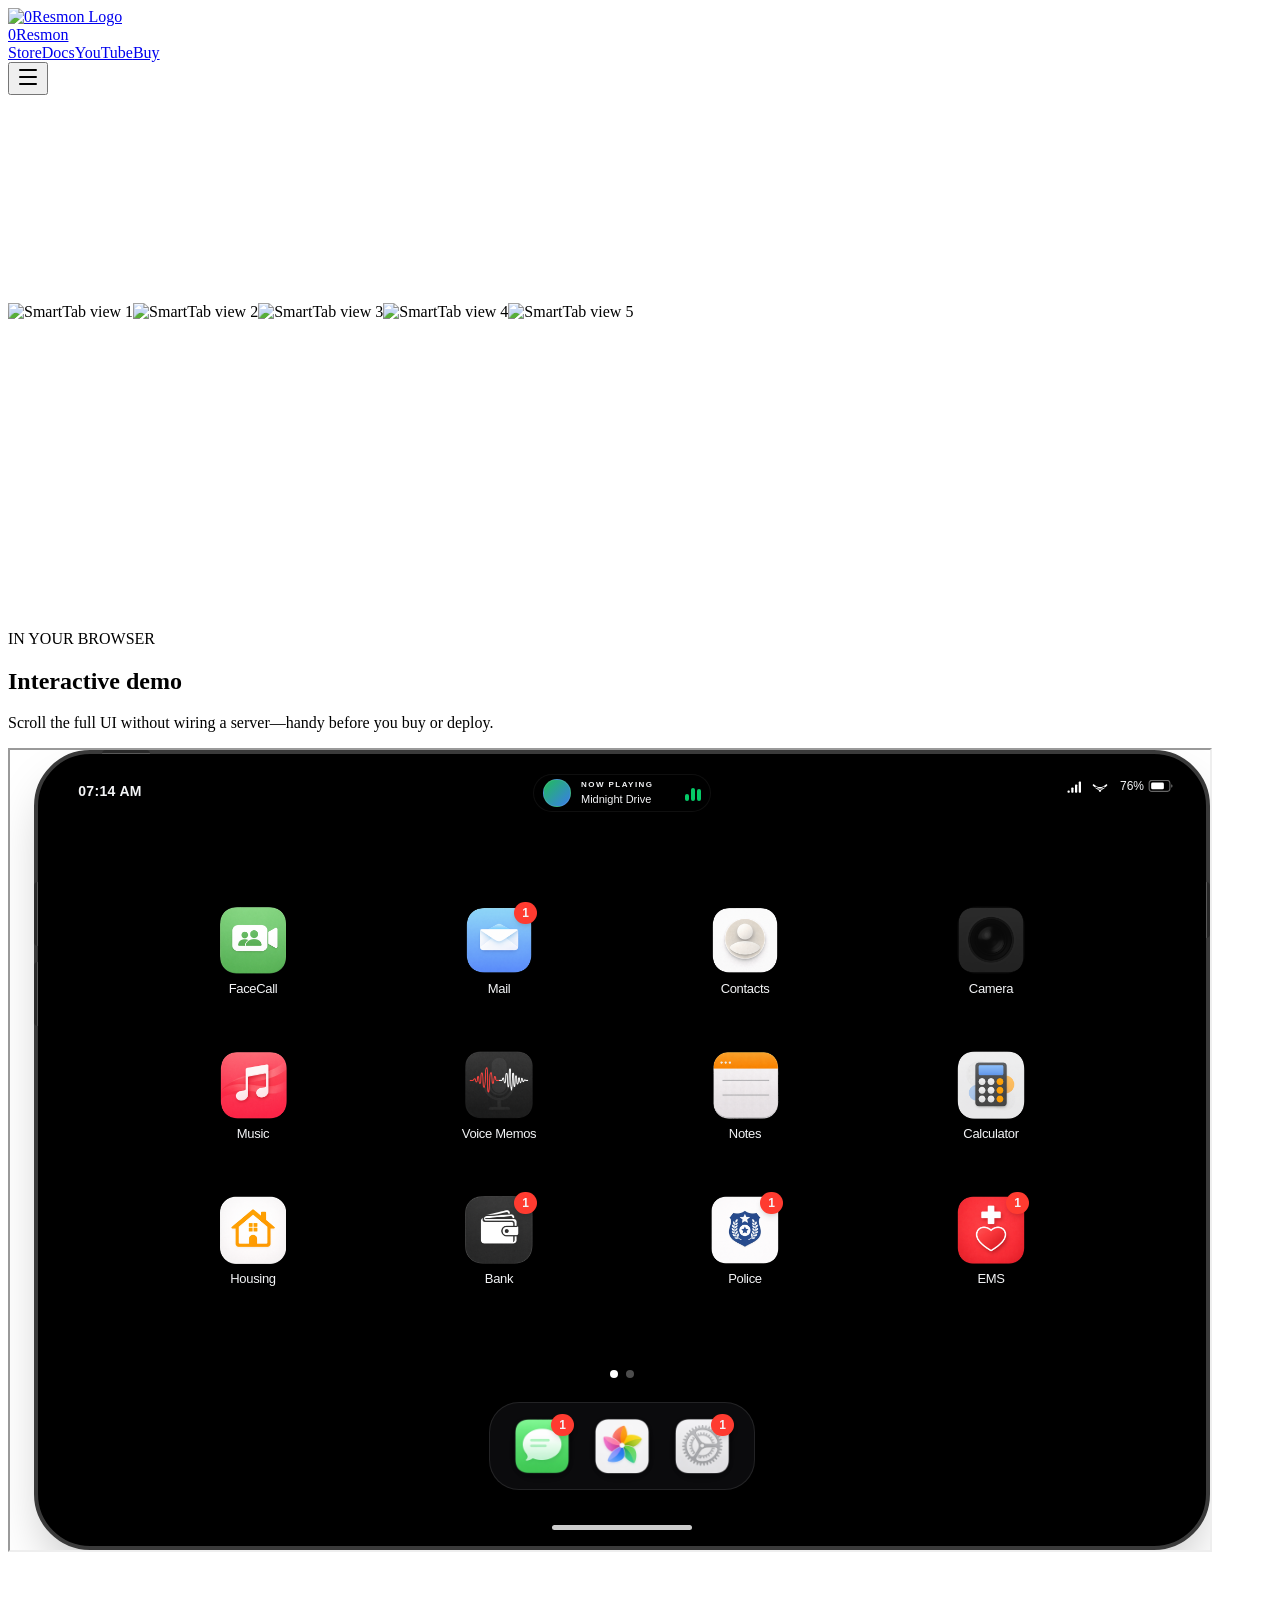
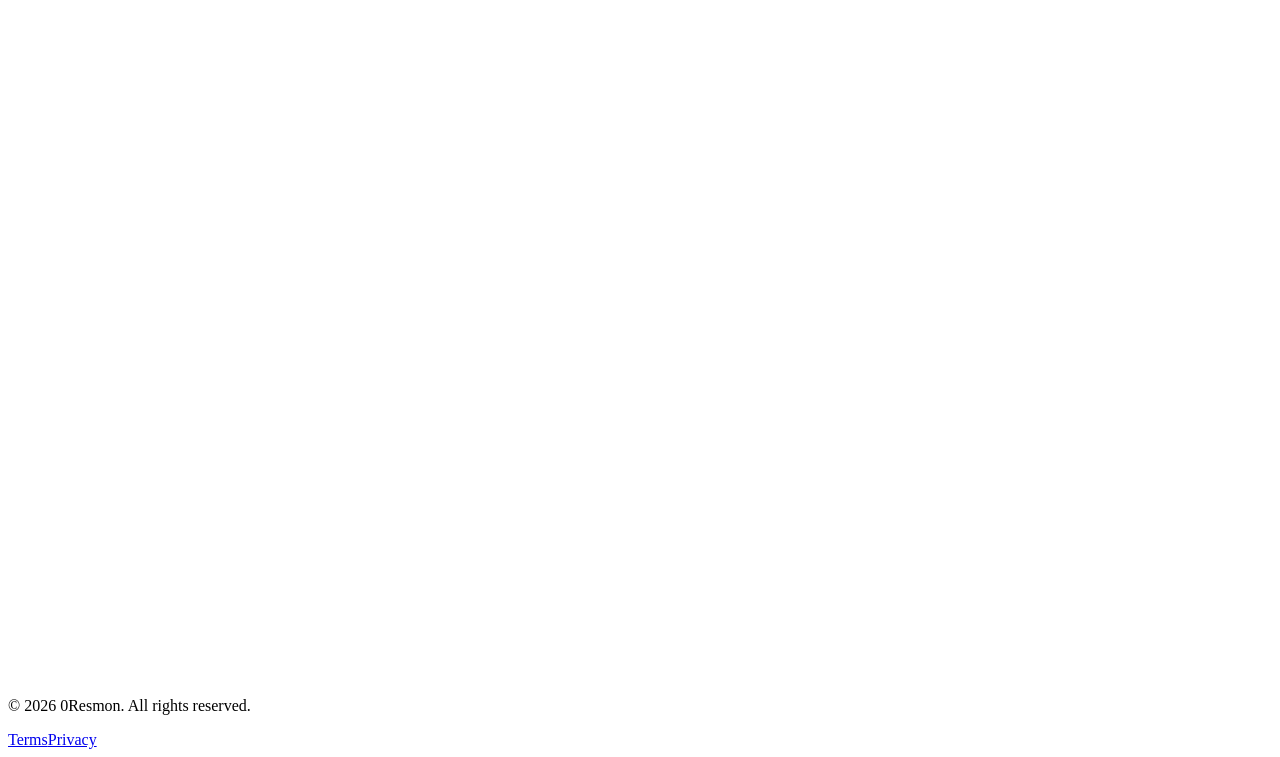
==== commit 0da6daa4: "updated" ====
--- a/index.html
+++ b/index.html
@@ -1 +1 @@
-<!DOCTYPE html><!--06JPUY_dFMnl7u9Bf_0eX--><html lang="en" class="dark"><head><meta charSet="utf-8"/><meta name="viewport" content="width=device-width, initial-scale=1"/><link rel="preload" href="/_next/static/media/83afe278b6a6bb3c-s.p.3a6ba036.woff2" as="font" crossorigin="" type="font/woff2"/><link rel="preload" as="image" href="/logo.png"/><link rel="preload" as="image" href="/screenshots/home.webp"/><link rel="preload" as="image" href="/screenshots/police.webp"/><link rel="preload" as="image" href="/screenshots/bank.webp"/><link rel="preload" as="image" href="/screenshots/court.webp"/><link rel="preload" as="image" href="/screenshots/illegal.webp"/><link rel="stylesheet" href="/_next/static/chunks/4e20891f2fd03463.css" data-precedence="next"/><link rel="stylesheet" href="/_next/static/chunks/c43e8f0fddcdebd4.css" data-precedence="next"/><link rel="preload" as="script" fetchPriority="low" href="/_next/static/chunks/49849b1b478e6b82.js"/><script src="/_next/static/chunks/f2f58a7e93290fbb.js" async=""></script><script src="/_next/static/chunks/b7088e3518ab40c4.js" async=""></script><script src="/_next/static/chunks/turbopack-ead2077959526d5f.js" async=""></script><script src="/_next/static/chunks/c46651960f4cb864.js" async=""></script><script src="/_next/static/chunks/716c62128e9c340c.js" async=""></script><meta name="next-size-adjust" content=""/><title>0Resmon SmartTab | FiveM tablet &amp; dispatch</title><meta name="description" content="FiveM tablet with MDT, dispatch, and records. ESX and QBCore ready, React NUI you can edit."/><meta property="og:title" content="0Resmon SmartTab | FiveM tablet &amp; dispatch"/><meta property="og:description" content="FiveM tablet with MDT, dispatch, and records. ESX and QBCore ready."/><meta property="og:type" content="website"/><meta name="twitter:card" content="summary"/><meta name="twitter:title" content="0Resmon SmartTab | FiveM tablet &amp; dispatch"/><meta name="twitter:description" content="FiveM tablet with MDT, dispatch, and records. ESX and QBCore ready."/><script src="/_next/static/chunks/a6dad97d9634a72d.js" noModule=""></script></head><body class="inter_5972bc34-module__OU16Qa__className bg-[#111] text-[#e0e0e0] antialiased selection:bg-[#7c9aff]/30 selection:text-white"><div hidden=""><!--$--><!--/$--></div><div class="relative flex min-h-screen flex-col"><main class="min-h-screen bg-background"><header class="fixed top-0 left-0 right-0 z-[1000] transition-all duration-300 py-3 bg-transparent"><div class="max-w-[900px] mx-auto px-5 flex items-center justify-between"><a href="#" class="flex items-center gap-2 group"><div class="w-7 h-7 flex items-center justify-center"><img src="/logo.png" alt="0Resmon Logo" class="w-full h-full object-contain invert opacity-80 group-hover:opacity-100 transition-opacity duration-200"/></div><span class="text-[#e0e0e0] font-medium text-[13px] tracking-tight hidden sm:block">0Resmon</span></a><nav class="hidden md:flex items-center gap-6"><a href="https://0resmon.tebex.io/" target="_blank" rel="noopener noreferrer" class="text-[13px] text-[#888] hover:text-[#ccc] transition-colors duration-200">Store</a><a href="https://docs.0resmon.org/" target="_blank" rel="noopener noreferrer" class="text-[13px] text-[#888] hover:text-[#ccc] transition-colors duration-200">Docs</a><a href="https://youtube.com/@0resmonstudio" target="_blank" rel="noopener noreferrer" class="text-[13px] text-[#888] hover:text-[#ccc] transition-colors duration-200">YouTube</a><a href="https://0resmon.tebex.io/" target="_blank" rel="noopener noreferrer" class="text-[13px] text-[#7c9aff] hover:text-[#9db5ff] transition-colors duration-200">Buy</a></nav><button class="md:hidden text-[#888] hover:text-[#ccc] p-1.5 transition-colors duration-200"><svg xmlns="http://www.w3.org/2000/svg" width="24" height="24" viewBox="0 0 24 24" fill="none" stroke="currentColor" stroke-width="2" stroke-linecap="round" stroke-linejoin="round" class="lucide lucide-menu w-[18px] h-[18px]" aria-hidden="true"><path d="M4 5h16"></path><path d="M4 12h16"></path><path d="M4 19h16"></path></svg></button></div></header><div class="bg-[#111] relative overflow-hidden"><section class="relative min-h-screen flex flex-col items-center justify-start pt-[14vh] md:pt-[16vh] px-5 overflow-hidden"><div class="absolute top-[-10%] right-[-5%] w-[55vw] h-[55vh] bg-[#3b5bdb]/10 rounded-full blur-[160px] -z-10 pointer-events-none"></div><div class="z-30 w-full max-w-lg md:max-w-xl" style="opacity:1;transform:none"><div class="text-center flex flex-col items-center w-full"><div class="mb-5 inline-flex items-center gap-2 rounded-xl border border-white/[0.08] bg-white/[0.03] px-3 py-1.5 text-[11px] text-[#888] tracking-wide" style="opacity:0;transform:translateY(24px)"><svg xmlns="http://www.w3.org/2000/svg" width="24" height="24" viewBox="0 0 24 24" fill="none" stroke="currentColor" stroke-width="2" stroke-linecap="round" stroke-linejoin="round" class="lucide lucide-shield w-3 h-3 text-[#6c8cff]" aria-hidden="true"><path d="M20 13c0 5-3.5 7.5-7.66 8.95a1 1 0 0 1-.67-.01C7.5 20.5 4 18 4 13V6a1 1 0 0 1 1-1c2 0 4.5-1.2 6.24-2.72a1.17 1.17 0 0 1 1.52 0C14.51 3.81 17 5 19 5a1 1 0 0 1 1 1z"></path></svg>FiveM Tablet System</div><h1 class="text-3xl sm:text-4xl md:text-[44px] font-semibold tracking-tight text-[#e8e8e8] leading-[1.15]" style="opacity:0;transform:translateY(24px)">0R <span class="text-[#7c9aff]">Smart</span>Tab</h1><p class="mt-3 text-[13px] md:text-[14px] text-[#777] max-w-sm mx-auto leading-relaxed" style="opacity:0;transform:translateY(24px)">Dispatch, MDT, records, and apps in one tablet UI. Ships with ESX and QBCore support.</p><div class="mt-7 flex flex-col items-center gap-3 w-full" style="opacity:0;transform:translateY(24px)"><div class="flex flex-col sm:flex-row items-center gap-2.5"><a href="https://0resmon.tebex.io/" target="_blank" rel="noopener noreferrer" class="flex items-center gap-2 px-5 py-2 bg-[#e0e0e0] text-[#111] font-medium text-[13px] rounded-xl hover:bg-[#fff] active:scale-[0.98] transition-all duration-200">Get SmartTab<span class="text-[#555] text-[12px] font-normal">$50</span></a></div><div class="flex items-center gap-1.5 text-[11px] text-[#666]"><svg xmlns="http://www.w3.org/2000/svg" width="24" height="24" viewBox="0 0 24 24" fill="none" stroke="currentColor" stroke-width="2" stroke-linecap="round" stroke-linejoin="round" class="lucide lucide-shield w-3 h-3 text-[#5a9a6e]" aria-hidden="true"><path d="M20 13c0 5-3.5 7.5-7.66 8.95a1 1 0 0 1-.67-.01C7.5 20.5 4 18 4 13V6a1 1 0 0 1 1-1c2 0 4.5-1.2 6.24-2.72a1.17 1.17 0 0 1 1.52 0C14.51 3.81 17 5 19 5a1 1 0 0 1 1 1z"></path></svg>0R Dispatch included</div><div class="mt-2 flex items-center gap-2"><button class="flex items-center gap-1.5 px-3.5 py-1.5 text-[12px] text-[#888] hover:text-[#ccc] rounded-lg border border-white/[0.08] hover:border-white/[0.14] bg-white/[0.02] hover:bg-white/[0.04] transition-all duration-200"><svg xmlns="http://www.w3.org/2000/svg" width="24" height="24" viewBox="0 0 24 24" fill="none" stroke="currentColor" stroke-width="2" stroke-linecap="round" stroke-linejoin="round" class="lucide lucide-play w-3 h-3" aria-hidden="true"><path d="M5 5a2 2 0 0 1 3.008-1.728l11.997 6.998a2 2 0 0 1 .003 3.458l-12 7A2 2 0 0 1 5 19z"></path></svg>Demo</button><button class="flex items-center gap-1.5 px-3.5 py-1.5 text-[12px] text-[#888] hover:text-[#ccc] rounded-lg border border-white/[0.08] hover:border-white/[0.14] bg-white/[0.02] hover:bg-white/[0.04] transition-all duration-200"><svg xmlns="http://www.w3.org/2000/svg" width="24" height="24" viewBox="0 0 24 24" fill="none" stroke="currentColor" stroke-width="2" stroke-linecap="round" stroke-linejoin="round" class="lucide lucide-youtube w-3 h-3" aria-hidden="true"><path d="M2.5 17a24.12 24.12 0 0 1 0-10 2 2 0 0 1 1.4-1.4 49.56 49.56 0 0 1 16.2 0A2 2 0 0 1 21.5 7a24.12 24.12 0 0 1 0 10 2 2 0 0 1-1.4 1.4 49.55 49.55 0 0 1-16.2 0A2 2 0 0 1 2.5 17"></path><path d="m10 15 5-3-5-3z"></path></svg>Trailer</button></div></div></div></div><div class="z-20 w-[92vw] lg:w-[70vw] max-w-[1200px] aspect-video mt-10 md:mt-14 relative"><div class="w-full h-full relative flex items-center justify-center rounded-2xl overflow-hidden"><img src="/screenshots/home.webp" alt="SmartTab view 1" class="absolute inset-0 w-full h-full object-contain transition-opacity duration-700 ease-in-out pointer-events-none opacity-100 z-10"/><img src="/screenshots/police.webp" alt="SmartTab view 2" class="absolute inset-0 w-full h-full object-contain transition-opacity duration-700 ease-in-out pointer-events-none opacity-0 z-0"/><img src="/screenshots/bank.webp" alt="SmartTab view 3" class="absolute inset-0 w-full h-full object-contain transition-opacity duration-700 ease-in-out pointer-events-none opacity-0 z-0"/><img src="/screenshots/court.webp" alt="SmartTab view 4" class="absolute inset-0 w-full h-full object-contain transition-opacity duration-700 ease-in-out pointer-events-none opacity-0 z-0"/><img src="/screenshots/illegal.webp" alt="SmartTab view 5" class="absolute inset-0 w-full h-full object-contain transition-opacity duration-700 ease-in-out pointer-events-none opacity-0 z-0"/></div></div></section><section class="w-full relative flex flex-col items-center pt-4 pb-16 bg-[#111] px-5"><div class="w-full max-w-3xl" style="opacity:0;transform:translateY(16px)"><div class="text-center mb-4"><p class="text-[11px] text-[#666] tracking-wide mb-1.5">TRAILER</p><h2 class="text-lg font-medium text-[#d4d4d4] tracking-tight">Watch SmartTab in action</h2></div><div class="relative w-full aspect-video rounded-2xl overflow-hidden border border-white/[0.06] bg-[#0a0a0a] shadow-[0_8px_40px_rgba(0,0,0,0.35)]"><iframe src="https://www.youtube.com/embed/W0h7EQZVnVs?start=255" class="w-full h-full" title="0R SmartTab Trailer" allow="accelerometer; autoplay; clipboard-write; encrypted-media; gyroscope; picture-in-picture; web-share" referrerPolicy="strict-origin-when-cross-origin" allowFullScreen=""></iframe></div><p class="mt-3 text-center"><a href="https://www.youtube.com/watch?v=W0h7EQZVnVs&amp;t=255s" target="_blank" rel="noopener noreferrer" class="text-[12px] text-[#666] hover:text-[#aaa] transition-colors">Open on YouTube</a></p></div></section><section id="interactive-demo" class="w-full relative flex flex-col items-center pt-16 pb-20 bg-[#111] z-20 scroll-mt-20 overflow-visible"><div class="text-center w-full max-w-lg px-5 mb-5"><p class="text-[11px] text-[#666] tracking-wide mb-2">IN YOUR BROWSER</p><h2 class="text-lg md:text-xl font-medium text-[#d4d4d4] tracking-tight mb-1.5">Interactive demo</h2><p class="text-[13px] text-[#666] leading-relaxed max-w-sm mx-auto">Scroll the full UI without wiring a server—handy before you buy or deploy.</p></div><div class="w-full px-5"><div class="w-full max-w-[1200px] mx-auto"><div class="mx-auto overflow-hidden" style="width:1200px;height:800px"><div style="width:1200px;height:800px;transform:scale(1);transform-origin:top left"><iframe src="/demo/index.html" title="0R SmartTab Interactive Demo" width="1200" height="800" class="block border-0 bg-transparent" style="width:1200px;height:800px" allow="accelerometer; autoplay; clipboard-write; encrypted-media; gyroscope; fullscreen" allowFullScreen=""></iframe></div></div></div></div></section></div><section class="py-20 md:py-28 relative overflow-hidden"><div class="section-divider absolute top-0 left-0"></div><div class="max-w-[800px] mx-auto px-5"><div class="text-center mb-12 md:mb-14"><p class="text-[11px] text-[#666] tracking-wide mb-2" style="opacity:0;transform:translateY(10px)">PERFORMANCE</p><h2 class="text-xl md:text-2xl font-medium text-[#d4d4d4] tracking-tight leading-snug mb-3" style="opacity:0;transform:translateY(14px)">Light on resmon.<!-- --> <span class="text-[#5a9a6e]">Heavy on polish.</span></h2><p class="text-[13px] text-[#666] max-w-sm mx-auto leading-relaxed" style="opacity:0;transform:translateY(14px)">NUI stays lean, server work covers only what the tablet needs—no filler loops or noisy queries.</p></div><div class="grid md:grid-cols-3 gap-3 mb-10"><div class="rounded-2xl border border-white/[0.06] bg-white/[0.02] px-5 py-6 text-center hover:bg-white/[0.04] transition-colors duration-200" style="opacity:0;transform:translateY(20px)"><div class="text-2xl md:text-3xl font-semibold tabular-nums tracking-tight text-[#e0e0e0] mb-1.5"><span>0<!-- -->.00ms</span></div><div class="text-[11px] text-[#777] tracking-wide uppercase mb-0.5">Idle Resmon</div><div class="text-[11px] text-[#555] leading-snug">No client cost while tablet is closed</div></div><div class="rounded-2xl border border-white/[0.06] bg-white/[0.02] px-5 py-6 text-center hover:bg-white/[0.04] transition-colors duration-200" style="opacity:0;transform:translateY(20px)"><div class="text-2xl md:text-3xl font-semibold tabular-nums tracking-tight text-[#e0e0e0] mb-1.5"><span>0<!-- -->+ FPS</span></div><div class="text-[11px] text-[#777] tracking-wide uppercase mb-0.5">UI target</div><div class="text-[11px] text-[#555] leading-snug">Smooth NUI on typical hardware</div></div><div class="rounded-2xl border border-white/[0.06] bg-white/[0.02] px-5 py-6 text-center hover:bg-white/[0.04] transition-colors duration-200" style="opacity:0;transform:translateY(20px)"><div class="text-2xl md:text-3xl font-semibold tabular-nums tracking-tight text-[#e0e0e0] mb-1.5"><span>0<!-- -->%</span></div><div class="text-[11px] text-[#777] tracking-wide uppercase mb-0.5">UI source</div><div class="text-[11px] text-[#555] leading-snug">Readable React code in every package</div></div></div><div class="flex flex-wrap items-center justify-center gap-2" style="opacity:0;transform:translateY(12px)"><span class="inline-flex items-center gap-1.5 text-[11px] text-[#666] rounded-lg border border-white/[0.06] bg-white/[0.02] px-2.5 py-1"><span class="w-1 h-1 rounded-full bg-[#5a9a6e]"></span>0.00ms Idle Resmon</span><span class="inline-flex items-center gap-1.5 text-[11px] text-[#666] rounded-lg border border-white/[0.06] bg-white/[0.02] px-2.5 py-1"><span class="w-1 h-1 rounded-full bg-[#5a9a6e]"></span>ESX &amp; QBCore Ready</span><span class="inline-flex items-center gap-1.5 text-[11px] text-[#666] rounded-lg border border-white/[0.06] bg-white/[0.02] px-2.5 py-1"><span class="w-1 h-1 rounded-full bg-[#5a9a6e]"></span>Vite + React 18</span><span class="inline-flex items-center gap-1.5 text-[11px] text-[#666] rounded-lg border border-white/[0.06] bg-white/[0.02] px-2.5 py-1"><span class="w-1 h-1 rounded-full bg-[#5a9a6e]"></span>Minimal DB Queries</span></div></div></section><section class="py-20 md:py-28 relative"><div class="section-divider absolute top-0 left-0"></div><div class="max-w-[580px] mx-auto px-5"><div class="text-center mb-8 md:mb-10"><p class="text-[11px] text-[#666] tracking-wide mb-2" style="opacity:0;transform:translateY(10px)">FAQ</p><h2 class="text-lg md:text-xl font-medium text-[#d4d4d4] tracking-tight" style="opacity:0;transform:translateY(14px)">Common questions</h2></div><div class="rounded-2xl border border-white/[0.06] bg-white/[0.02] overflow-hidden"><div class="w-full" data-orientation="vertical"><div style="opacity:0;transform:translateY(10px)"><div data-state="closed" data-orientation="vertical" class="px-5 border-b border-white/[0.05]"><h3 data-orientation="vertical" data-state="closed" class="flex"><button type="button" aria-controls="radix-_R_66kavb_" aria-expanded="false" data-state="closed" data-orientation="vertical" id="radix-_R_26kavb_" class="flex flex-1 items-center justify-between [&amp;[data-state=open]&gt;svg]:rotate-180 text-left text-[13px] md:text-[14px] font-medium text-[#bbb] hover:text-[#e0e0e0] transition-colors py-4 [&amp;[data-state=open]]:text-[#e0e0e0]" data-radix-collection-item="">Is SmartTab compatible with QB-Core and ESX?<svg xmlns="http://www.w3.org/2000/svg" width="24" height="24" viewBox="0 0 24 24" fill="none" stroke="currentColor" stroke-width="2" stroke-linecap="round" stroke-linejoin="round" class="lucide lucide-chevron-down h-3.5 w-3.5 shrink-0 text-[#555] transition-transform duration-200" aria-hidden="true"><path d="m6 9 6 6 6-6"></path></svg></button></h3><div data-state="closed" id="radix-_R_66kavb_" hidden="" role="region" aria-labelledby="radix-_R_26kavb_" data-orientation="vertical" class="overflow-hidden text-sm data-[state=closed]:animate-accordion-up data-[state=open]:animate-accordion-down" style="--radix-accordion-content-height:var(--radix-collapsible-content-height);--radix-accordion-content-width:var(--radix-collapsible-content-width)"></div></div></div><div style="opacity:0;transform:translateY(10px)"><div data-state="closed" data-orientation="vertical" class="px-5 border-b border-white/[0.05]"><h3 data-orientation="vertical" data-state="closed" class="flex"><button type="button" aria-controls="radix-_R_6akavb_" aria-expanded="false" data-state="closed" data-orientation="vertical" id="radix-_R_2akavb_" class="flex flex-1 items-center justify-between [&amp;[data-state=open]&gt;svg]:rotate-180 text-left text-[13px] md:text-[14px] font-medium text-[#bbb] hover:text-[#e0e0e0] transition-colors py-4 [&amp;[data-state=open]]:text-[#e0e0e0]" data-radix-collection-item="">Can I create my own applications?<svg xmlns="http://www.w3.org/2000/svg" width="24" height="24" viewBox="0 0 24 24" fill="none" stroke="currentColor" stroke-width="2" stroke-linecap="round" stroke-linejoin="round" class="lucide lucide-chevron-down h-3.5 w-3.5 shrink-0 text-[#555] transition-transform duration-200" aria-hidden="true"><path d="m6 9 6 6 6-6"></path></svg></button></h3><div data-state="closed" id="radix-_R_6akavb_" hidden="" role="region" aria-labelledby="radix-_R_2akavb_" data-orientation="vertical" class="overflow-hidden text-sm data-[state=closed]:animate-accordion-up data-[state=open]:animate-accordion-down" style="--radix-accordion-content-height:var(--radix-collapsible-content-height);--radix-accordion-content-width:var(--radix-collapsible-content-width)"></div></div></div><div style="opacity:0;transform:translateY(10px)"><div data-state="closed" data-orientation="vertical" class="px-5 border-b border-white/[0.05]"><h3 data-orientation="vertical" data-state="closed" class="flex"><button type="button" aria-controls="radix-_R_6ekavb_" aria-expanded="false" data-state="closed" data-orientation="vertical" id="radix-_R_2ekavb_" class="flex flex-1 items-center justify-between [&amp;[data-state=open]&gt;svg]:rotate-180 text-left text-[13px] md:text-[14px] font-medium text-[#bbb] hover:text-[#e0e0e0] transition-colors py-4 [&amp;[data-state=open]]:text-[#e0e0e0]" data-radix-collection-item="">Is the React UI code open source?<svg xmlns="http://www.w3.org/2000/svg" width="24" height="24" viewBox="0 0 24 24" fill="none" stroke="currentColor" stroke-width="2" stroke-linecap="round" stroke-linejoin="round" class="lucide lucide-chevron-down h-3.5 w-3.5 shrink-0 text-[#555] transition-transform duration-200" aria-hidden="true"><path d="m6 9 6 6 6-6"></path></svg></button></h3><div data-state="closed" id="radix-_R_6ekavb_" hidden="" role="region" aria-labelledby="radix-_R_2ekavb_" data-orientation="vertical" class="overflow-hidden text-sm data-[state=closed]:animate-accordion-up data-[state=open]:animate-accordion-down" style="--radix-accordion-content-height:var(--radix-collapsible-content-height);--radix-accordion-content-width:var(--radix-collapsible-content-width)"></div></div></div><div style="opacity:0;transform:translateY(10px)"><div data-state="closed" data-orientation="vertical" class="px-5 border-b-0"><h3 data-orientation="vertical" data-state="closed" class="flex"><button type="button" aria-controls="radix-_R_6ikavb_" aria-expanded="false" data-state="closed" data-orientation="vertical" id="radix-_R_2ikavb_" class="flex flex-1 items-center justify-between [&amp;[data-state=open]&gt;svg]:rotate-180 text-left text-[13px] md:text-[14px] font-medium text-[#bbb] hover:text-[#e0e0e0] transition-colors py-4 [&amp;[data-state=open]]:text-[#e0e0e0]" data-radix-collection-item="">How does it affect server performance (resmon)?<svg xmlns="http://www.w3.org/2000/svg" width="24" height="24" viewBox="0 0 24 24" fill="none" stroke="currentColor" stroke-width="2" stroke-linecap="round" stroke-linejoin="round" class="lucide lucide-chevron-down h-3.5 w-3.5 shrink-0 text-[#555] transition-transform duration-200" aria-hidden="true"><path d="m6 9 6 6 6-6"></path></svg></button></h3><div data-state="closed" id="radix-_R_6ikavb_" hidden="" role="region" aria-labelledby="radix-_R_2ikavb_" data-orientation="vertical" class="overflow-hidden text-sm data-[state=closed]:animate-accordion-up data-[state=open]:animate-accordion-down" style="--radix-accordion-content-height:var(--radix-collapsible-content-height);--radix-accordion-content-width:var(--radix-collapsible-content-width)"></div></div></div></div></div></div></section><section class="relative py-20 md:py-28 overflow-hidden"><div class="section-divider absolute top-0 left-0"></div><div class="max-w-[800px] mx-auto px-5 text-center relative z-10"><h2 class="text-xl md:text-2xl font-medium text-[#d4d4d4] tracking-tight mb-3" style="opacity:0;transform:translateY(18px)">Put SmartTab on<!-- --> <span class="text-[#7c9aff]">your server</span></h2><p class="text-[13px] text-[#666] max-w-sm mx-auto mb-7 leading-relaxed" style="opacity:0;transform:translateY(14px)">One purchase covers the tablet, dispatch hooks, and every app you see in the demo.</p><div class="flex flex-col sm:flex-row items-center justify-center gap-3" style="opacity:0;transform:translateY(14px)"><a href="https://0resmon.tebex.io/" target="_blank" rel="noopener noreferrer" class="inline-flex items-center gap-2 px-5 py-2 bg-[#e0e0e0] text-[#111] font-medium text-[13px] rounded-xl hover:bg-[#fff] active:scale-[0.98] transition-all duration-200">Purchase on Tebex<svg xmlns="http://www.w3.org/2000/svg" width="24" height="24" viewBox="0 0 24 24" fill="none" stroke="currentColor" stroke-width="2" stroke-linecap="round" stroke-linejoin="round" class="lucide lucide-arrow-right w-3.5 h-3.5" aria-hidden="true"><path d="M5 12h14"></path><path d="m12 5 7 7-7 7"></path></svg></a><a href="#" class="inline-flex items-center gap-1.5 px-4 py-2 text-[13px] text-[#888] hover:text-[#ccc] rounded-lg border border-white/[0.08] hover:border-white/[0.14] bg-white/[0.02] hover:bg-white/[0.04] transition-all duration-200">Join our Discord</a></div><div class="mt-20 pt-5 border-t border-white/[0.06]"><div class="flex flex-col sm:flex-row justify-between items-center gap-3 text-[12px] text-[#555]"><p>© 2026 0Resmon. All rights reserved.</p><div class="flex gap-5"><a href="#" class="hover:text-[#888] transition-colors duration-200">Terms</a><a href="#" class="hover:text-[#888] transition-colors duration-200">Privacy</a></div></div></div></div></section></main><!--$--><!--/$--></div><script src="/_next/static/chunks/49849b1b478e6b82.js" id="_R_" async=""></script><script>(self.__next_f=self.__next_f||[]).push([0])</script><script>self.__next_f.push([1,"1:\"$Sreact.fragment\"\n2:I[39756,[\"/_next/static/chunks/c46651960f4cb864.js\"],\"default\"]\n3:I[37457,[\"/_next/static/chunks/c46651960f4cb864.js\"],\"default\"]\n4:I[5519,[\"/_next/static/chunks/716c62128e9c340c.js\"],\"Navbar\"]\n5:I[13120,[\"/_next/static/chunks/716c62128e9c340c.js\"],\"CoreExperience\"]\n6:I[21048,[\"/_next/static/chunks/716c62128e9c340c.js\"],\"Performance\"]\n7:I[59830,[\"/_next/static/chunks/716c62128e9c340c.js\"],\"FAQ\"]\n8:I[29673,[\"/_next/static/chunks/716c62128e9c340c.js\"],\"CTA\"]\n9:I[97367,[\"/_next/static/chunks/c46651960f4cb864.js\"],\"OutletBoundary\"]\na:\"$Sreact.suspense\"\nc:I[97367,[\"/_next/static/chunks/c46651960f4cb864.js\"],\"ViewportBoundary\"]\ne:I[97367,[\"/_next/static/chunks/c46651960f4cb864.js\"],\"MetadataBoundary\"]\n10:I[68027,[\"/_next/static/chunks/c46651960f4cb864.js\"],\"default\"]\n:HL[\"/_next/static/chunks/4e20891f2fd03463.css\",\"style\"]\n:HL[\"/_next/static/chunks/c43e8f0fddcdebd4.css\",\"style\"]\n:HL[\"/_next/static/media/83afe278b6a6bb3c-s.p.3a6ba036.woff2\",\"font\",{\"crossOrigin\":\"\",\"type\":\"font/woff2\"}]\n"])</script><script>self.__next_f.push([1,"0:{\"P\":null,\"b\":\"06JPUY_dFMnl7u9Bf-0eX\",\"c\":[\"\",\"\"],\"q\":\"\",\"i\":false,\"f\":[[[\"\",{\"children\":[\"__PAGE__\",{}]},\"$undefined\",\"$undefined\",true],[[\"$\",\"$1\",\"c\",{\"children\":[[[\"$\",\"link\",\"0\",{\"rel\":\"stylesheet\",\"href\":\"/_next/static/chunks/4e20891f2fd03463.css\",\"precedence\":\"next\",\"crossOrigin\":\"$undefined\",\"nonce\":\"$undefined\"}],[\"$\",\"link\",\"1\",{\"rel\":\"stylesheet\",\"href\":\"/_next/static/chunks/c43e8f0fddcdebd4.css\",\"precedence\":\"next\",\"crossOrigin\":\"$undefined\",\"nonce\":\"$undefined\"}]],[\"$\",\"html\",null,{\"lang\":\"en\",\"className\":\"dark\",\"children\":[\"$\",\"body\",null,{\"className\":\"inter_5972bc34-module__OU16Qa__className bg-[#111] text-[#e0e0e0] antialiased selection:bg-[#7c9aff]/30 selection:text-white\",\"children\":[\"$\",\"div\",null,{\"className\":\"relative flex min-h-screen flex-col\",\"children\":[\"$\",\"$L2\",null,{\"parallelRouterKey\":\"children\",\"error\":\"$undefined\",\"errorStyles\":\"$undefined\",\"errorScripts\":\"$undefined\",\"template\":[\"$\",\"$L3\",null,{}],\"templateStyles\":\"$undefined\",\"templateScripts\":\"$undefined\",\"notFound\":[[[\"$\",\"title\",null,{\"children\":\"404: This page could not be found.\"}],[\"$\",\"div\",null,{\"style\":{\"fontFamily\":\"system-ui,\\\"Segoe UI\\\",Roboto,Helvetica,Arial,sans-serif,\\\"Apple Color Emoji\\\",\\\"Segoe UI Emoji\\\"\",\"height\":\"100vh\",\"textAlign\":\"center\",\"display\":\"flex\",\"flexDirection\":\"column\",\"alignItems\":\"center\",\"justifyContent\":\"center\"},\"children\":[\"$\",\"div\",null,{\"children\":[[\"$\",\"style\",null,{\"dangerouslySetInnerHTML\":{\"__html\":\"body{color:#000;background:#fff;margin:0}.next-error-h1{border-right:1px solid rgba(0,0,0,.3)}@media (prefers-color-scheme:dark){body{color:#fff;background:#000}.next-error-h1{border-right:1px solid rgba(255,255,255,.3)}}\"}}],[\"$\",\"h1\",null,{\"className\":\"next-error-h1\",\"style\":{\"display\":\"inline-block\",\"margin\":\"0 20px 0 0\",\"padding\":\"0 23px 0 0\",\"fontSize\":24,\"fontWeight\":500,\"verticalAlign\":\"top\",\"lineHeight\":\"49px\"},\"children\":404}],[\"$\",\"div\",null,{\"style\":{\"display\":\"inline-block\"},\"children\":[\"$\",\"h2\",null,{\"style\":{\"fontSize\":14,\"fontWeight\":400,\"lineHeight\":\"49px\",\"margin\":0},\"children\":\"This page could not be found.\"}]}]]}]}]],[]],\"forbidden\":\"$undefined\",\"unauthorized\":\"$undefined\"}]}]}]}]]}],{\"children\":[[\"$\",\"$1\",\"c\",{\"children\":[[\"$\",\"main\",null,{\"className\":\"min-h-screen bg-background\",\"children\":[[\"$\",\"$L4\",null,{}],[\"$\",\"$L5\",null,{}],[\"$\",\"$L6\",null,{}],[\"$\",\"$L7\",null,{}],[\"$\",\"$L8\",null,{}]]}],[[\"$\",\"script\",\"script-0\",{\"src\":\"/_next/static/chunks/716c62128e9c340c.js\",\"async\":true,\"nonce\":\"$undefined\"}]],[\"$\",\"$L9\",null,{\"children\":[\"$\",\"$a\",null,{\"name\":\"Next.MetadataOutlet\",\"children\":\"$@b\"}]}]]}],{},null,false,false]},null,false,false],[\"$\",\"$1\",\"h\",{\"children\":[null,[\"$\",\"$Lc\",null,{\"children\":\"$Ld\"}],[\"$\",\"div\",null,{\"hidden\":true,\"children\":[\"$\",\"$Le\",null,{\"children\":[\"$\",\"$a\",null,{\"name\":\"Next.Metadata\",\"children\":\"$Lf\"}]}]}],[\"$\",\"meta\",null,{\"name\":\"next-size-adjust\",\"content\":\"\"}]]}],false]],\"m\":\"$undefined\",\"G\":[\"$10\",[]],\"S\":true}\n"])</script><script>self.__next_f.push([1,"d:[[\"$\",\"meta\",\"0\",{\"charSet\":\"utf-8\"}],[\"$\",\"meta\",\"1\",{\"name\":\"viewport\",\"content\":\"width=device-width, initial-scale=1\"}]]\n"])</script><script>self.__next_f.push([1,"b:null\nf:[[\"$\",\"title\",\"0\",{\"children\":\"0Resmon SmartTab | FiveM tablet \u0026 dispatch\"}],[\"$\",\"meta\",\"1\",{\"name\":\"description\",\"content\":\"FiveM tablet with MDT, dispatch, and records. ESX and QBCore ready, React NUI you can edit.\"}],[\"$\",\"meta\",\"2\",{\"property\":\"og:title\",\"content\":\"0Resmon SmartTab | FiveM tablet \u0026 dispatch\"}],[\"$\",\"meta\",\"3\",{\"property\":\"og:description\",\"content\":\"FiveM tablet with MDT, dispatch, and records. ESX and QBCore ready.\"}],[\"$\",\"meta\",\"4\",{\"property\":\"og:type\",\"content\":\"website\"}],[\"$\",\"meta\",\"5\",{\"name\":\"twitter:card\",\"content\":\"summary\"}],[\"$\",\"meta\",\"6\",{\"name\":\"twitter:title\",\"content\":\"0Resmon SmartTab | FiveM tablet \u0026 dispatch\"}],[\"$\",\"meta\",\"7\",{\"name\":\"twitter:description\",\"content\":\"FiveM tablet with MDT, dispatch, and records. ESX and QBCore ready.\"}]]\n"])</script></body></html>+<!DOCTYPE html><!--I_IntCLQZ_p_Fb92e5_wX--><html lang="en" class="dark"><head><meta charSet="utf-8"/><meta name="viewport" content="width=device-width, initial-scale=1"/><link rel="preload" href="/smartpad-landingsite/_next/static/media/83afe278b6a6bb3c-s.p.3a6ba036.woff2" as="font" crossorigin="" type="font/woff2"/><link rel="preload" as="image" href="/smartpad-landingsite/logo.png"/><link rel="preload" as="image" href="/smartpad-landingsite/screenshots/home.webp"/><link rel="preload" as="image" href="/smartpad-landingsite/screenshots/police.webp"/><link rel="preload" as="image" href="/smartpad-landingsite/screenshots/bank.webp"/><link rel="preload" as="image" href="/smartpad-landingsite/screenshots/court.webp"/><link rel="preload" as="image" href="/smartpad-landingsite/screenshots/illegal.webp"/><link rel="stylesheet" href="/smartpad-landingsite/_next/static/chunks/4e20891f2fd03463.css" data-precedence="next"/><link rel="stylesheet" href="/smartpad-landingsite/_next/static/chunks/c43e8f0fddcdebd4.css" data-precedence="next"/><link rel="preload" as="script" fetchPriority="low" href="/smartpad-landingsite/_next/static/chunks/49849b1b478e6b82.js"/><script src="/smartpad-landingsite/_next/static/chunks/f2f58a7e93290fbb.js" async=""></script><script src="/smartpad-landingsite/_next/static/chunks/6660cefae5334c28.js" async=""></script><script src="/smartpad-landingsite/_next/static/chunks/turbopack-09cee16433fc974b.js" async=""></script><script src="/smartpad-landingsite/_next/static/chunks/c46651960f4cb864.js" async=""></script><script src="/smartpad-landingsite/_next/static/chunks/270b992e4a39f02f.js" async=""></script><meta name="next-size-adjust" content=""/><title>0Resmon SmartTab | FiveM tablet &amp; dispatch</title><meta name="description" content="FiveM tablet with MDT, dispatch, and records. ESX and QBCore ready, React NUI you can edit."/><meta property="og:title" content="0Resmon SmartTab | FiveM tablet &amp; dispatch"/><meta property="og:description" content="FiveM tablet with MDT, dispatch, and records. ESX and QBCore ready."/><meta property="og:type" content="website"/><meta name="twitter:card" content="summary"/><meta name="twitter:title" content="0Resmon SmartTab | FiveM tablet &amp; dispatch"/><meta name="twitter:description" content="FiveM tablet with MDT, dispatch, and records. ESX and QBCore ready."/><script src="/smartpad-landingsite/_next/static/chunks/a6dad97d9634a72d.js" noModule=""></script></head><body class="inter_5972bc34-module__OU16Qa__className bg-[#111] text-[#e0e0e0] antialiased selection:bg-[#7c9aff]/30 selection:text-white"><div hidden=""><!--$--><!--/$--></div><div class="relative flex min-h-screen flex-col"><main class="min-h-screen bg-background"><header class="fixed top-0 left-0 right-0 z-[1000] transition-all duration-300 py-3 bg-transparent"><div class="max-w-[900px] mx-auto px-5 flex items-center justify-between"><a href="#" class="flex items-center gap-2 group"><div class="w-7 h-7 flex items-center justify-center"><img src="/smartpad-landingsite/logo.png" alt="0Resmon Logo" class="w-full h-full object-contain invert opacity-80 group-hover:opacity-100 transition-opacity duration-200"/></div><span class="text-[#e0e0e0] font-medium text-[13px] tracking-tight hidden sm:block">0Resmon</span></a><nav class="hidden md:flex items-center gap-6"><a href="https://0resmon.tebex.io/" target="_blank" rel="noopener noreferrer" class="text-[13px] text-[#888] hover:text-[#ccc] transition-colors duration-200">Store</a><a href="https://docs.0resmon.org/" target="_blank" rel="noopener noreferrer" class="text-[13px] text-[#888] hover:text-[#ccc] transition-colors duration-200">Docs</a><a href="https://youtube.com/@0resmonstudio" target="_blank" rel="noopener noreferrer" class="text-[13px] text-[#888] hover:text-[#ccc] transition-colors duration-200">YouTube</a><a href="https://0resmon.tebex.io/" target="_blank" rel="noopener noreferrer" class="text-[13px] text-[#7c9aff] hover:text-[#9db5ff] transition-colors duration-200">Buy</a></nav><button class="md:hidden text-[#888] hover:text-[#ccc] p-1.5 transition-colors duration-200"><svg xmlns="http://www.w3.org/2000/svg" width="24" height="24" viewBox="0 0 24 24" fill="none" stroke="currentColor" stroke-width="2" stroke-linecap="round" stroke-linejoin="round" class="lucide lucide-menu w-[18px] h-[18px]" aria-hidden="true"><path d="M4 5h16"></path><path d="M4 12h16"></path><path d="M4 19h16"></path></svg></button></div></header><div class="bg-[#111] relative overflow-hidden"><section class="relative min-h-screen flex flex-col items-center justify-start pt-[14vh] md:pt-[16vh] px-5 overflow-hidden"><div class="absolute top-[-10%] right-[-5%] w-[55vw] h-[55vh] bg-[#3b5bdb]/10 rounded-full blur-[160px] -z-10 pointer-events-none"></div><div class="z-30 w-full max-w-lg md:max-w-xl" style="opacity:1;transform:none"><div class="text-center flex flex-col items-center w-full"><div class="mb-5 inline-flex items-center gap-2 rounded-xl border border-white/[0.08] bg-white/[0.03] px-3 py-1.5 text-[11px] text-[#888] tracking-wide" style="opacity:0;transform:translateY(24px)"><svg xmlns="http://www.w3.org/2000/svg" width="24" height="24" viewBox="0 0 24 24" fill="none" stroke="currentColor" stroke-width="2" stroke-linecap="round" stroke-linejoin="round" class="lucide lucide-shield w-3 h-3 text-[#6c8cff]" aria-hidden="true"><path d="M20 13c0 5-3.5 7.5-7.66 8.95a1 1 0 0 1-.67-.01C7.5 20.5 4 18 4 13V6a1 1 0 0 1 1-1c2 0 4.5-1.2 6.24-2.72a1.17 1.17 0 0 1 1.52 0C14.51 3.81 17 5 19 5a1 1 0 0 1 1 1z"></path></svg>FiveM Tablet System</div><h1 class="text-3xl sm:text-4xl md:text-[44px] font-semibold tracking-tight text-[#e8e8e8] leading-[1.15]" style="opacity:0;transform:translateY(24px)">0R <span class="text-[#7c9aff]">Smart</span>Tab</h1><p class="mt-3 text-[13px] md:text-[14px] text-[#777] max-w-sm mx-auto leading-relaxed" style="opacity:0;transform:translateY(24px)">Dispatch, MDT, records, and apps in one tablet UI. Ships with ESX and QBCore support.</p><div class="mt-7 flex flex-col items-center gap-3 w-full" style="opacity:0;transform:translateY(24px)"><div class="flex flex-col sm:flex-row items-center gap-2.5"><a href="https://0resmon.tebex.io/" target="_blank" rel="noopener noreferrer" class="flex items-center gap-2 px-5 py-2 bg-[#e0e0e0] text-[#111] font-medium text-[13px] rounded-xl hover:bg-[#fff] active:scale-[0.98] transition-all duration-200">Get SmartTab<span class="text-[#555] text-[12px] font-normal">$50</span></a></div><div class="flex items-center gap-1.5 text-[11px] text-[#666]"><svg xmlns="http://www.w3.org/2000/svg" width="24" height="24" viewBox="0 0 24 24" fill="none" stroke="currentColor" stroke-width="2" stroke-linecap="round" stroke-linejoin="round" class="lucide lucide-shield w-3 h-3 text-[#5a9a6e]" aria-hidden="true"><path d="M20 13c0 5-3.5 7.5-7.66 8.95a1 1 0 0 1-.67-.01C7.5 20.5 4 18 4 13V6a1 1 0 0 1 1-1c2 0 4.5-1.2 6.24-2.72a1.17 1.17 0 0 1 1.52 0C14.51 3.81 17 5 19 5a1 1 0 0 1 1 1z"></path></svg>0R Dispatch included</div><div class="mt-2 flex items-center gap-2"><button class="flex items-center gap-1.5 px-3.5 py-1.5 text-[12px] text-[#888] hover:text-[#ccc] rounded-lg border border-white/[0.08] hover:border-white/[0.14] bg-white/[0.02] hover:bg-white/[0.04] transition-all duration-200"><svg xmlns="http://www.w3.org/2000/svg" width="24" height="24" viewBox="0 0 24 24" fill="none" stroke="currentColor" stroke-width="2" stroke-linecap="round" stroke-linejoin="round" class="lucide lucide-play w-3 h-3" aria-hidden="true"><path d="M5 5a2 2 0 0 1 3.008-1.728l11.997 6.998a2 2 0 0 1 .003 3.458l-12 7A2 2 0 0 1 5 19z"></path></svg>Demo</button><button class="flex items-center gap-1.5 px-3.5 py-1.5 text-[12px] text-[#888] hover:text-[#ccc] rounded-lg border border-white/[0.08] hover:border-white/[0.14] bg-white/[0.02] hover:bg-white/[0.04] transition-all duration-200"><svg xmlns="http://www.w3.org/2000/svg" width="24" height="24" viewBox="0 0 24 24" fill="none" stroke="currentColor" stroke-width="2" stroke-linecap="round" stroke-linejoin="round" class="lucide lucide-youtube w-3 h-3" aria-hidden="true"><path d="M2.5 17a24.12 24.12 0 0 1 0-10 2 2 0 0 1 1.4-1.4 49.56 49.56 0 0 1 16.2 0A2 2 0 0 1 21.5 7a24.12 24.12 0 0 1 0 10 2 2 0 0 1-1.4 1.4 49.55 49.55 0 0 1-16.2 0A2 2 0 0 1 2.5 17"></path><path d="m10 15 5-3-5-3z"></path></svg>Trailer</button></div></div></div></div><div class="z-20 w-[92vw] lg:w-[70vw] max-w-[1200px] aspect-video mt-10 md:mt-14 relative"><div class="w-full h-full relative flex items-center justify-center rounded-2xl overflow-hidden"><img src="/smartpad-landingsite/screenshots/home.webp" alt="SmartTab view 1" class="absolute inset-0 w-full h-full object-contain transition-opacity duration-700 ease-in-out pointer-events-none opacity-100 z-10"/><img src="/smartpad-landingsite/screenshots/police.webp" alt="SmartTab view 2" class="absolute inset-0 w-full h-full object-contain transition-opacity duration-700 ease-in-out pointer-events-none opacity-0 z-0"/><img src="/smartpad-landingsite/screenshots/bank.webp" alt="SmartTab view 3" class="absolute inset-0 w-full h-full object-contain transition-opacity duration-700 ease-in-out pointer-events-none opacity-0 z-0"/><img src="/smartpad-landingsite/screenshots/court.webp" alt="SmartTab view 4" class="absolute inset-0 w-full h-full object-contain transition-opacity duration-700 ease-in-out pointer-events-none opacity-0 z-0"/><img src="/smartpad-landingsite/screenshots/illegal.webp" alt="SmartTab view 5" class="absolute inset-0 w-full h-full object-contain transition-opacity duration-700 ease-in-out pointer-events-none opacity-0 z-0"/></div></div></section><section class="w-full relative flex flex-col items-center pt-4 pb-16 bg-[#111] px-5"><div class="w-full max-w-3xl" style="opacity:0;transform:translateY(16px)"><div class="text-center mb-4"><p class="text-[11px] text-[#666] tracking-wide mb-1.5">TRAILER</p><h2 class="text-lg font-medium text-[#d4d4d4] tracking-tight">Watch SmartTab in action</h2></div><div class="relative w-full aspect-video rounded-2xl overflow-hidden border border-white/[0.06] bg-[#0a0a0a] shadow-[0_8px_40px_rgba(0,0,0,0.35)]"><iframe src="https://www.youtube.com/embed/W0h7EQZVnVs?start=255" class="w-full h-full" title="0R SmartTab Trailer" allow="accelerometer; autoplay; clipboard-write; encrypted-media; gyroscope; picture-in-picture; web-share" referrerPolicy="strict-origin-when-cross-origin" allowFullScreen=""></iframe></div><p class="mt-3 text-center"><a href="https://www.youtube.com/watch?v=W0h7EQZVnVs&amp;t=255s" target="_blank" rel="noopener noreferrer" class="text-[12px] text-[#666] hover:text-[#aaa] transition-colors">Open on YouTube</a></p></div></section><section id="interactive-demo" class="w-full relative flex flex-col items-center pt-16 pb-20 bg-[#111] z-20 scroll-mt-20 overflow-visible"><div class="text-center w-full max-w-lg px-5 mb-5"><p class="text-[11px] text-[#666] tracking-wide mb-2">IN YOUR BROWSER</p><h2 class="text-lg md:text-xl font-medium text-[#d4d4d4] tracking-tight mb-1.5">Interactive demo</h2><p class="text-[13px] text-[#666] leading-relaxed max-w-sm mx-auto">Scroll the full UI without wiring a server—handy before you buy or deploy.</p></div><div class="w-full px-5"><div class="w-full max-w-[1200px] mx-auto"><div class="mx-auto overflow-hidden" style="width:1200px;height:800px"><div style="width:1200px;height:800px;transform:scale(1);transform-origin:top left"><iframe src="/demo/index.html" title="0R SmartTab Interactive Demo" width="1200" height="800" class="block border-0 bg-transparent" style="width:1200px;height:800px" allow="accelerometer; autoplay; clipboard-write; encrypted-media; gyroscope; fullscreen" allowFullScreen=""></iframe></div></div></div></div></section></div><section class="py-20 md:py-28 relative overflow-hidden"><div class="section-divider absolute top-0 left-0"></div><div class="max-w-[800px] mx-auto px-5"><div class="text-center mb-12 md:mb-14"><p class="text-[11px] text-[#666] tracking-wide mb-2" style="opacity:0;transform:translateY(10px)">PERFORMANCE</p><h2 class="text-xl md:text-2xl font-medium text-[#d4d4d4] tracking-tight leading-snug mb-3" style="opacity:0;transform:translateY(14px)">Light on resmon.<!-- --> <span class="text-[#5a9a6e]">Heavy on polish.</span></h2><p class="text-[13px] text-[#666] max-w-sm mx-auto leading-relaxed" style="opacity:0;transform:translateY(14px)">NUI stays lean, server work covers only what the tablet needs—no filler loops or noisy queries.</p></div><div class="grid md:grid-cols-3 gap-3 mb-10"><div class="rounded-2xl border border-white/[0.06] bg-white/[0.02] px-5 py-6 text-center hover:bg-white/[0.04] transition-colors duration-200" style="opacity:0;transform:translateY(20px)"><div class="text-2xl md:text-3xl font-semibold tabular-nums tracking-tight text-[#e0e0e0] mb-1.5"><span>0<!-- -->.00ms</span></div><div class="text-[11px] text-[#777] tracking-wide uppercase mb-0.5">Idle Resmon</div><div class="text-[11px] text-[#555] leading-snug">No client cost while tablet is closed</div></div><div class="rounded-2xl border border-white/[0.06] bg-white/[0.02] px-5 py-6 text-center hover:bg-white/[0.04] transition-colors duration-200" style="opacity:0;transform:translateY(20px)"><div class="text-2xl md:text-3xl font-semibold tabular-nums tracking-tight text-[#e0e0e0] mb-1.5"><span>0<!-- -->+ FPS</span></div><div class="text-[11px] text-[#777] tracking-wide uppercase mb-0.5">UI target</div><div class="text-[11px] text-[#555] leading-snug">Smooth NUI on typical hardware</div></div><div class="rounded-2xl border border-white/[0.06] bg-white/[0.02] px-5 py-6 text-center hover:bg-white/[0.04] transition-colors duration-200" style="opacity:0;transform:translateY(20px)"><div class="text-2xl md:text-3xl font-semibold tabular-nums tracking-tight text-[#e0e0e0] mb-1.5"><span>0<!-- -->%</span></div><div class="text-[11px] text-[#777] tracking-wide uppercase mb-0.5">UI source</div><div class="text-[11px] text-[#555] leading-snug">Readable React code in every package</div></div></div><div class="flex flex-wrap items-center justify-center gap-2" style="opacity:0;transform:translateY(12px)"><span class="inline-flex items-center gap-1.5 text-[11px] text-[#666] rounded-lg border border-white/[0.06] bg-white/[0.02] px-2.5 py-1"><span class="w-1 h-1 rounded-full bg-[#5a9a6e]"></span>0.00ms Idle Resmon</span><span class="inline-flex items-center gap-1.5 text-[11px] text-[#666] rounded-lg border border-white/[0.06] bg-white/[0.02] px-2.5 py-1"><span class="w-1 h-1 rounded-full bg-[#5a9a6e]"></span>ESX &amp; QBCore Ready</span><span class="inline-flex items-center gap-1.5 text-[11px] text-[#666] rounded-lg border border-white/[0.06] bg-white/[0.02] px-2.5 py-1"><span class="w-1 h-1 rounded-full bg-[#5a9a6e]"></span>Vite + React 18</span><span class="inline-flex items-center gap-1.5 text-[11px] text-[#666] rounded-lg border border-white/[0.06] bg-white/[0.02] px-2.5 py-1"><span class="w-1 h-1 rounded-full bg-[#5a9a6e]"></span>Minimal DB Queries</span></div></div></section><section class="py-20 md:py-28 relative"><div class="section-divider absolute top-0 left-0"></div><div class="max-w-[580px] mx-auto px-5"><div class="text-center mb-8 md:mb-10"><p class="text-[11px] text-[#666] tracking-wide mb-2" style="opacity:0;transform:translateY(10px)">FAQ</p><h2 class="text-lg md:text-xl font-medium text-[#d4d4d4] tracking-tight" style="opacity:0;transform:translateY(14px)">Common questions</h2></div><div class="rounded-2xl border border-white/[0.06] bg-white/[0.02] overflow-hidden"><div class="w-full" data-orientation="vertical"><div style="opacity:0;transform:translateY(10px)"><div data-state="closed" data-orientation="vertical" class="px-5 border-b border-white/[0.05]"><h3 data-orientation="vertical" data-state="closed" class="flex"><button type="button" aria-controls="radix-_R_66kavb_" aria-expanded="false" data-state="closed" data-orientation="vertical" id="radix-_R_26kavb_" class="flex flex-1 items-center justify-between [&amp;[data-state=open]&gt;svg]:rotate-180 text-left text-[13px] md:text-[14px] font-medium text-[#bbb] hover:text-[#e0e0e0] transition-colors py-4 [&amp;[data-state=open]]:text-[#e0e0e0]" data-radix-collection-item="">Is SmartTab compatible with QB-Core and ESX?<svg xmlns="http://www.w3.org/2000/svg" width="24" height="24" viewBox="0 0 24 24" fill="none" stroke="currentColor" stroke-width="2" stroke-linecap="round" stroke-linejoin="round" class="lucide lucide-chevron-down h-3.5 w-3.5 shrink-0 text-[#555] transition-transform duration-200" aria-hidden="true"><path d="m6 9 6 6 6-6"></path></svg></button></h3><div data-state="closed" id="radix-_R_66kavb_" hidden="" role="region" aria-labelledby="radix-_R_26kavb_" data-orientation="vertical" class="overflow-hidden text-sm data-[state=closed]:animate-accordion-up data-[state=open]:animate-accordion-down" style="--radix-accordion-content-height:var(--radix-collapsible-content-height);--radix-accordion-content-width:var(--radix-collapsible-content-width)"></div></div></div><div style="opacity:0;transform:translateY(10px)"><div data-state="closed" data-orientation="vertical" class="px-5 border-b border-white/[0.05]"><h3 data-orientation="vertical" data-state="closed" class="flex"><button type="button" aria-controls="radix-_R_6akavb_" aria-expanded="false" data-state="closed" data-orientation="vertical" id="radix-_R_2akavb_" class="flex flex-1 items-center justify-between [&amp;[data-state=open]&gt;svg]:rotate-180 text-left text-[13px] md:text-[14px] font-medium text-[#bbb] hover:text-[#e0e0e0] transition-colors py-4 [&amp;[data-state=open]]:text-[#e0e0e0]" data-radix-collection-item="">Can I create my own applications?<svg xmlns="http://www.w3.org/2000/svg" width="24" height="24" viewBox="0 0 24 24" fill="none" stroke="currentColor" stroke-width="2" stroke-linecap="round" stroke-linejoin="round" class="lucide lucide-chevron-down h-3.5 w-3.5 shrink-0 text-[#555] transition-transform duration-200" aria-hidden="true"><path d="m6 9 6 6 6-6"></path></svg></button></h3><div data-state="closed" id="radix-_R_6akavb_" hidden="" role="region" aria-labelledby="radix-_R_2akavb_" data-orientation="vertical" class="overflow-hidden text-sm data-[state=closed]:animate-accordion-up data-[state=open]:animate-accordion-down" style="--radix-accordion-content-height:var(--radix-collapsible-content-height);--radix-accordion-content-width:var(--radix-collapsible-content-width)"></div></div></div><div style="opacity:0;transform:translateY(10px)"><div data-state="closed" data-orientation="vertical" class="px-5 border-b border-white/[0.05]"><h3 data-orientation="vertical" data-state="closed" class="flex"><button type="button" aria-controls="radix-_R_6ekavb_" aria-expanded="false" data-state="closed" data-orientation="vertical" id="radix-_R_2ekavb_" class="flex flex-1 items-center justify-between [&amp;[data-state=open]&gt;svg]:rotate-180 text-left text-[13px] md:text-[14px] font-medium text-[#bbb] hover:text-[#e0e0e0] transition-colors py-4 [&amp;[data-state=open]]:text-[#e0e0e0]" data-radix-collection-item="">Is the React UI code open source?<svg xmlns="http://www.w3.org/2000/svg" width="24" height="24" viewBox="0 0 24 24" fill="none" stroke="currentColor" stroke-width="2" stroke-linecap="round" stroke-linejoin="round" class="lucide lucide-chevron-down h-3.5 w-3.5 shrink-0 text-[#555] transition-transform duration-200" aria-hidden="true"><path d="m6 9 6 6 6-6"></path></svg></button></h3><div data-state="closed" id="radix-_R_6ekavb_" hidden="" role="region" aria-labelledby="radix-_R_2ekavb_" data-orientation="vertical" class="overflow-hidden text-sm data-[state=closed]:animate-accordion-up data-[state=open]:animate-accordion-down" style="--radix-accordion-content-height:var(--radix-collapsible-content-height);--radix-accordion-content-width:var(--radix-collapsible-content-width)"></div></div></div><div style="opacity:0;transform:translateY(10px)"><div data-state="closed" data-orientation="vertical" class="px-5 border-b-0"><h3 data-orientation="vertical" data-state="closed" class="flex"><button type="button" aria-controls="radix-_R_6ikavb_" aria-expanded="false" data-state="closed" data-orientation="vertical" id="radix-_R_2ikavb_" class="flex flex-1 items-center justify-between [&amp;[data-state=open]&gt;svg]:rotate-180 text-left text-[13px] md:text-[14px] font-medium text-[#bbb] hover:text-[#e0e0e0] transition-colors py-4 [&amp;[data-state=open]]:text-[#e0e0e0]" data-radix-collection-item="">How does it affect server performance (resmon)?<svg xmlns="http://www.w3.org/2000/svg" width="24" height="24" viewBox="0 0 24 24" fill="none" stroke="currentColor" stroke-width="2" stroke-linecap="round" stroke-linejoin="round" class="lucide lucide-chevron-down h-3.5 w-3.5 shrink-0 text-[#555] transition-transform duration-200" aria-hidden="true"><path d="m6 9 6 6 6-6"></path></svg></button></h3><div data-state="closed" id="radix-_R_6ikavb_" hidden="" role="region" aria-labelledby="radix-_R_2ikavb_" data-orientation="vertical" class="overflow-hidden text-sm data-[state=closed]:animate-accordion-up data-[state=open]:animate-accordion-down" style="--radix-accordion-content-height:var(--radix-collapsible-content-height);--radix-accordion-content-width:var(--radix-collapsible-content-width)"></div></div></div></div></div></div></section><section class="relative py-20 md:py-28 overflow-hidden"><div class="section-divider absolute top-0 left-0"></div><div class="max-w-[800px] mx-auto px-5 text-center relative z-10"><h2 class="text-xl md:text-2xl font-medium text-[#d4d4d4] tracking-tight mb-3" style="opacity:0;transform:translateY(18px)">Put SmartTab on<!-- --> <span class="text-[#7c9aff]">your server</span></h2><p class="text-[13px] text-[#666] max-w-sm mx-auto mb-7 leading-relaxed" style="opacity:0;transform:translateY(14px)">One purchase covers the tablet, dispatch hooks, and every app you see in the demo.</p><div class="flex flex-col sm:flex-row items-center justify-center gap-3" style="opacity:0;transform:translateY(14px)"><a href="https://0resmon.tebex.io/" target="_blank" rel="noopener noreferrer" class="inline-flex items-center gap-2 px-5 py-2 bg-[#e0e0e0] text-[#111] font-medium text-[13px] rounded-xl hover:bg-[#fff] active:scale-[0.98] transition-all duration-200">Purchase on Tebex<svg xmlns="http://www.w3.org/2000/svg" width="24" height="24" viewBox="0 0 24 24" fill="none" stroke="currentColor" stroke-width="2" stroke-linecap="round" stroke-linejoin="round" class="lucide lucide-arrow-right w-3.5 h-3.5" aria-hidden="true"><path d="M5 12h14"></path><path d="m12 5 7 7-7 7"></path></svg></a><a href="#" class="inline-flex items-center gap-1.5 px-4 py-2 text-[13px] text-[#888] hover:text-[#ccc] rounded-lg border border-white/[0.08] hover:border-white/[0.14] bg-white/[0.02] hover:bg-white/[0.04] transition-all duration-200">Join our Discord</a></div><div class="mt-20 pt-5 border-t border-white/[0.06]"><div class="flex flex-col sm:flex-row justify-between items-center gap-3 text-[12px] text-[#555]"><p>© 2026 0Resmon. All rights reserved.</p><div class="flex gap-5"><a href="#" class="hover:text-[#888] transition-colors duration-200">Terms</a><a href="#" class="hover:text-[#888] transition-colors duration-200">Privacy</a></div></div></div></div></section></main><!--$--><!--/$--></div><script src="/smartpad-landingsite/_next/static/chunks/49849b1b478e6b82.js" id="_R_" async=""></script><script>(self.__next_f=self.__next_f||[]).push([0])</script><script>self.__next_f.push([1,"1:\"$Sreact.fragment\"\n2:I[39756,[\"/smartpad-landingsite/_next/static/chunks/c46651960f4cb864.js\"],\"default\"]\n3:I[37457,[\"/smartpad-landingsite/_next/static/chunks/c46651960f4cb864.js\"],\"default\"]\n4:I[5519,[\"/smartpad-landingsite/_next/static/chunks/270b992e4a39f02f.js\"],\"Navbar\"]\n5:I[13120,[\"/smartpad-landingsite/_next/static/chunks/270b992e4a39f02f.js\"],\"CoreExperience\"]\n6:I[21048,[\"/smartpad-landingsite/_next/static/chunks/270b992e4a39f02f.js\"],\"Performance\"]\n7:I[59830,[\"/smartpad-landingsite/_next/static/chunks/270b992e4a39f02f.js\"],\"FAQ\"]\n8:I[29673,[\"/smartpad-landingsite/_next/static/chunks/270b992e4a39f02f.js\"],\"CTA\"]\n9:I[97367,[\"/smartpad-landingsite/_next/static/chunks/c46651960f4cb864.js\"],\"OutletBoundary\"]\na:\"$Sreact.suspense\"\nc:I[97367,[\"/smartpad-landingsite/_next/static/chunks/c46651960f4cb864.js\"],\"ViewportBoundary\"]\ne:I[97367,[\"/smartpad-landingsite/_next/static/chunks/c46651960f4cb864.js\"],\"MetadataBoundary\"]\n10:I[68027,[\"/smartpad-landingsite/_next/static/chunks/c46651960f4cb864.js\"],\"default\"]\n:HL[\"/smartpad-landingsite/_next/static/chunks/4e20891f2fd03463.css\",\"style\"]\n:HL[\"/smartpad-landingsite/_next/static/chunks/c43e8f0fddcdebd4.css\",\"style\"]\n:HL[\"/smartpad-landingsite/_next/static/media/83afe278b6a6bb3c-s.p.3a6ba036.woff2\",\"font\",{\"crossOrigin\":\"\",\"type\":\"font/woff2\"}]\n"])</script><script>self.__next_f.push([1,"0:{\"P\":null,\"b\":\"I-IntCLQZ-p-Fb92e5-wX\",\"c\":[\"\",\"\"],\"q\":\"\",\"i\":false,\"f\":[[[\"\",{\"children\":[\"__PAGE__\",{}]},\"$undefined\",\"$undefined\",true],[[\"$\",\"$1\",\"c\",{\"children\":[[[\"$\",\"link\",\"0\",{\"rel\":\"stylesheet\",\"href\":\"/smartpad-landingsite/_next/static/chunks/4e20891f2fd03463.css\",\"precedence\":\"next\",\"crossOrigin\":\"$undefined\",\"nonce\":\"$undefined\"}],[\"$\",\"link\",\"1\",{\"rel\":\"stylesheet\",\"href\":\"/smartpad-landingsite/_next/static/chunks/c43e8f0fddcdebd4.css\",\"precedence\":\"next\",\"crossOrigin\":\"$undefined\",\"nonce\":\"$undefined\"}]],[\"$\",\"html\",null,{\"lang\":\"en\",\"className\":\"dark\",\"children\":[\"$\",\"body\",null,{\"className\":\"inter_5972bc34-module__OU16Qa__className bg-[#111] text-[#e0e0e0] antialiased selection:bg-[#7c9aff]/30 selection:text-white\",\"children\":[\"$\",\"div\",null,{\"className\":\"relative flex min-h-screen flex-col\",\"children\":[\"$\",\"$L2\",null,{\"parallelRouterKey\":\"children\",\"error\":\"$undefined\",\"errorStyles\":\"$undefined\",\"errorScripts\":\"$undefined\",\"template\":[\"$\",\"$L3\",null,{}],\"templateStyles\":\"$undefined\",\"templateScripts\":\"$undefined\",\"notFound\":[[[\"$\",\"title\",null,{\"children\":\"404: This page could not be found.\"}],[\"$\",\"div\",null,{\"style\":{\"fontFamily\":\"system-ui,\\\"Segoe UI\\\",Roboto,Helvetica,Arial,sans-serif,\\\"Apple Color Emoji\\\",\\\"Segoe UI Emoji\\\"\",\"height\":\"100vh\",\"textAlign\":\"center\",\"display\":\"flex\",\"flexDirection\":\"column\",\"alignItems\":\"center\",\"justifyContent\":\"center\"},\"children\":[\"$\",\"div\",null,{\"children\":[[\"$\",\"style\",null,{\"dangerouslySetInnerHTML\":{\"__html\":\"body{color:#000;background:#fff;margin:0}.next-error-h1{border-right:1px solid rgba(0,0,0,.3)}@media (prefers-color-scheme:dark){body{color:#fff;background:#000}.next-error-h1{border-right:1px solid rgba(255,255,255,.3)}}\"}}],[\"$\",\"h1\",null,{\"className\":\"next-error-h1\",\"style\":{\"display\":\"inline-block\",\"margin\":\"0 20px 0 0\",\"padding\":\"0 23px 0 0\",\"fontSize\":24,\"fontWeight\":500,\"verticalAlign\":\"top\",\"lineHeight\":\"49px\"},\"children\":404}],[\"$\",\"div\",null,{\"style\":{\"display\":\"inline-block\"},\"children\":[\"$\",\"h2\",null,{\"style\":{\"fontSize\":14,\"fontWeight\":400,\"lineHeight\":\"49px\",\"margin\":0},\"children\":\"This page could not be found.\"}]}]]}]}]],[]],\"forbidden\":\"$undefined\",\"unauthorized\":\"$undefined\"}]}]}]}]]}],{\"children\":[[\"$\",\"$1\",\"c\",{\"children\":[[\"$\",\"main\",null,{\"className\":\"min-h-screen bg-background\",\"children\":[[\"$\",\"$L4\",null,{}],[\"$\",\"$L5\",null,{}],[\"$\",\"$L6\",null,{}],[\"$\",\"$L7\",null,{}],[\"$\",\"$L8\",null,{}]]}],[[\"$\",\"script\",\"script-0\",{\"src\":\"/smartpad-landingsite/_next/static/chunks/270b992e4a39f02f.js\",\"async\":true,\"nonce\":\"$undefined\"}]],[\"$\",\"$L9\",null,{\"children\":[\"$\",\"$a\",null,{\"name\":\"Next.MetadataOutlet\",\"children\":\"$@b\"}]}]]}],{},null,false,false]},null,false,false],[\"$\",\"$1\",\"h\",{\"children\":[null,[\"$\",\"$Lc\",null,{\"children\":\"$Ld\"}],[\"$\",\"div\",null,{\"hidden\":true,\"children\":[\"$\",\"$Le\",null,{\"children\":[\"$\",\"$a\",null,{\"name\":\"Next.Metadata\",\"children\":\"$Lf\"}]}]}],[\"$\",\"meta\",null,{\"name\":\"next-size-adjust\",\"content\":\"\"}]]}],false]],\"m\":\"$undefined\",\"G\":[\"$10\",[]],\"S\":true}\n"])</script><script>self.__next_f.push([1,"d:[[\"$\",\"meta\",\"0\",{\"charSet\":\"utf-8\"}],[\"$\",\"meta\",\"1\",{\"name\":\"viewport\",\"content\":\"width=device-width, initial-scale=1\"}]]\n"])</script><script>self.__next_f.push([1,"b:null\nf:[[\"$\",\"title\",\"0\",{\"children\":\"0Resmon SmartTab | FiveM tablet \u0026 dispatch\"}],[\"$\",\"meta\",\"1\",{\"name\":\"description\",\"content\":\"FiveM tablet with MDT, dispatch, and records. ESX and QBCore ready, React NUI you can edit.\"}],[\"$\",\"meta\",\"2\",{\"property\":\"og:title\",\"content\":\"0Resmon SmartTab | FiveM tablet \u0026 dispatch\"}],[\"$\",\"meta\",\"3\",{\"property\":\"og:description\",\"content\":\"FiveM tablet with MDT, dispatch, and records. ESX and QBCore ready.\"}],[\"$\",\"meta\",\"4\",{\"property\":\"og:type\",\"content\":\"website\"}],[\"$\",\"meta\",\"5\",{\"name\":\"twitter:card\",\"content\":\"summary\"}],[\"$\",\"meta\",\"6\",{\"name\":\"twitter:title\",\"content\":\"0Resmon SmartTab | FiveM tablet \u0026 dispatch\"}],[\"$\",\"meta\",\"7\",{\"name\":\"twitter:description\",\"content\":\"FiveM tablet with MDT, dispatch, and records. ESX and QBCore ready.\"}]]\n"])</script></body></html>
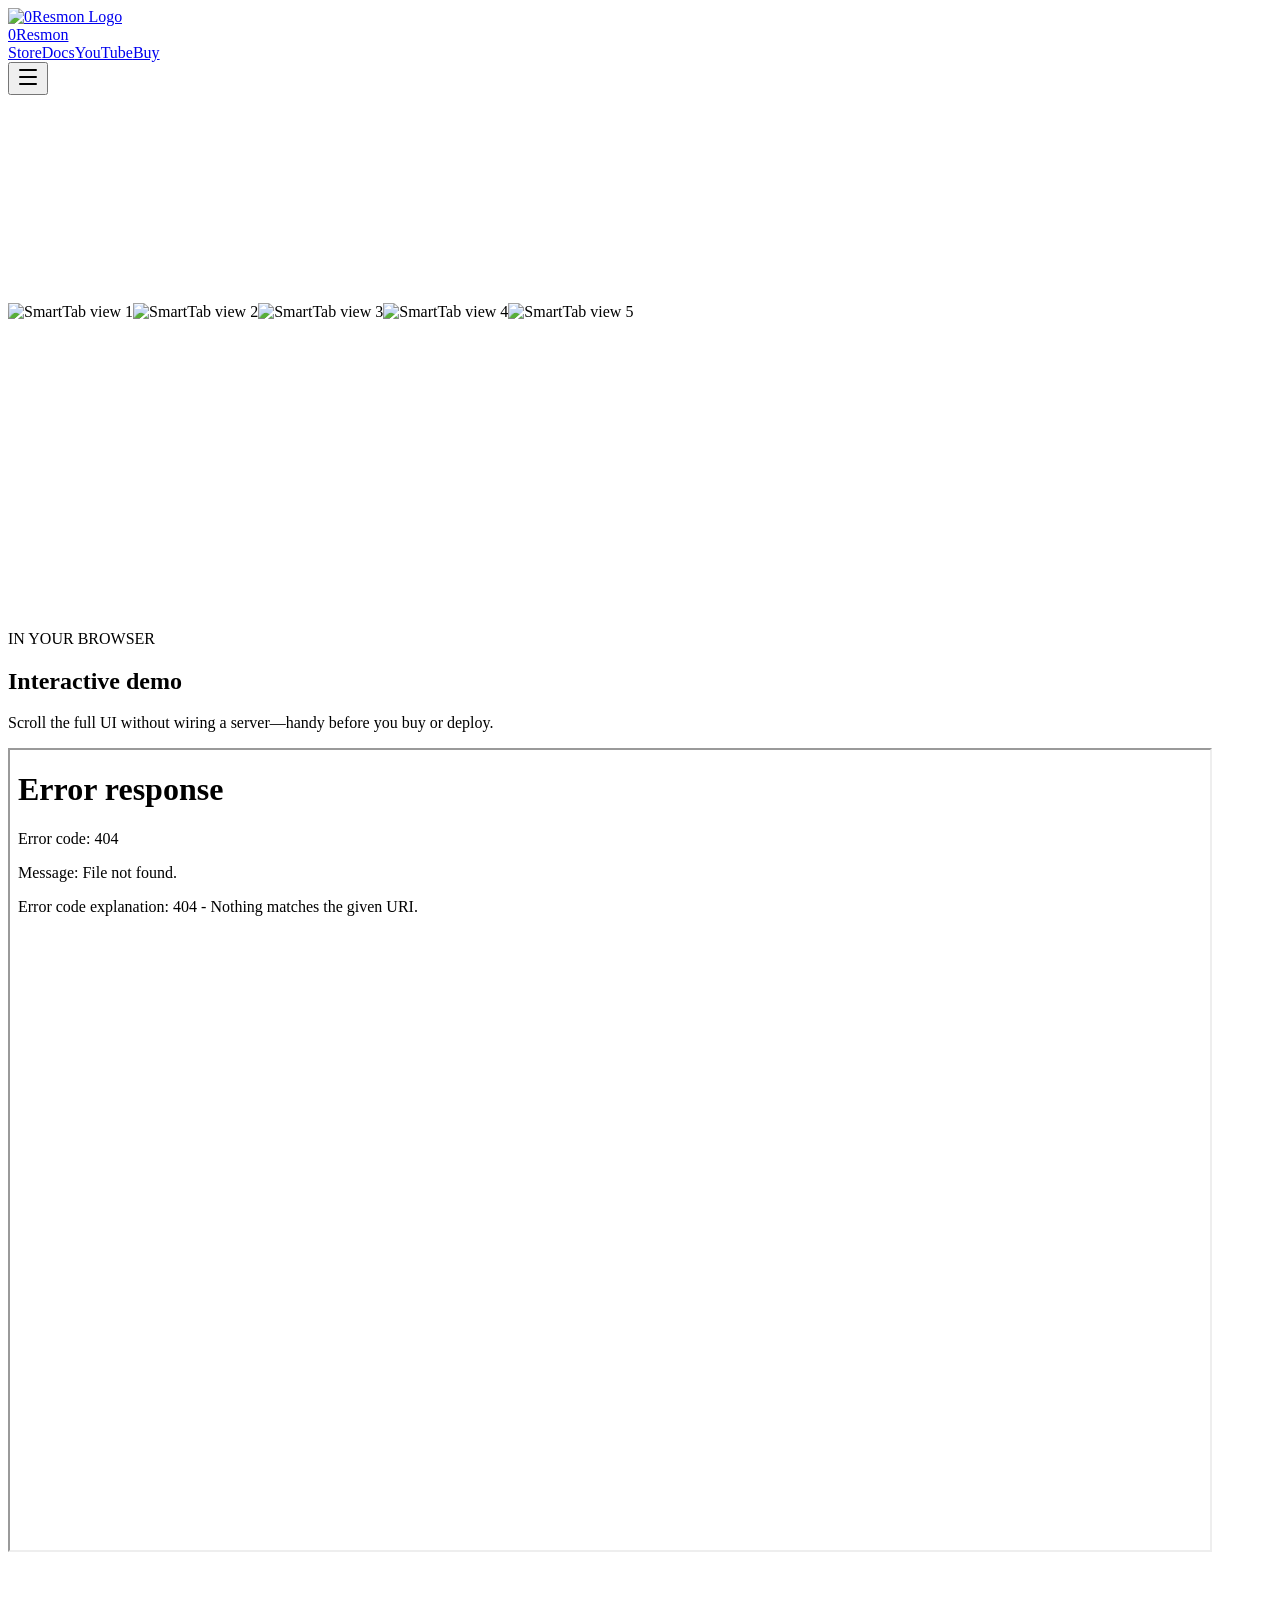
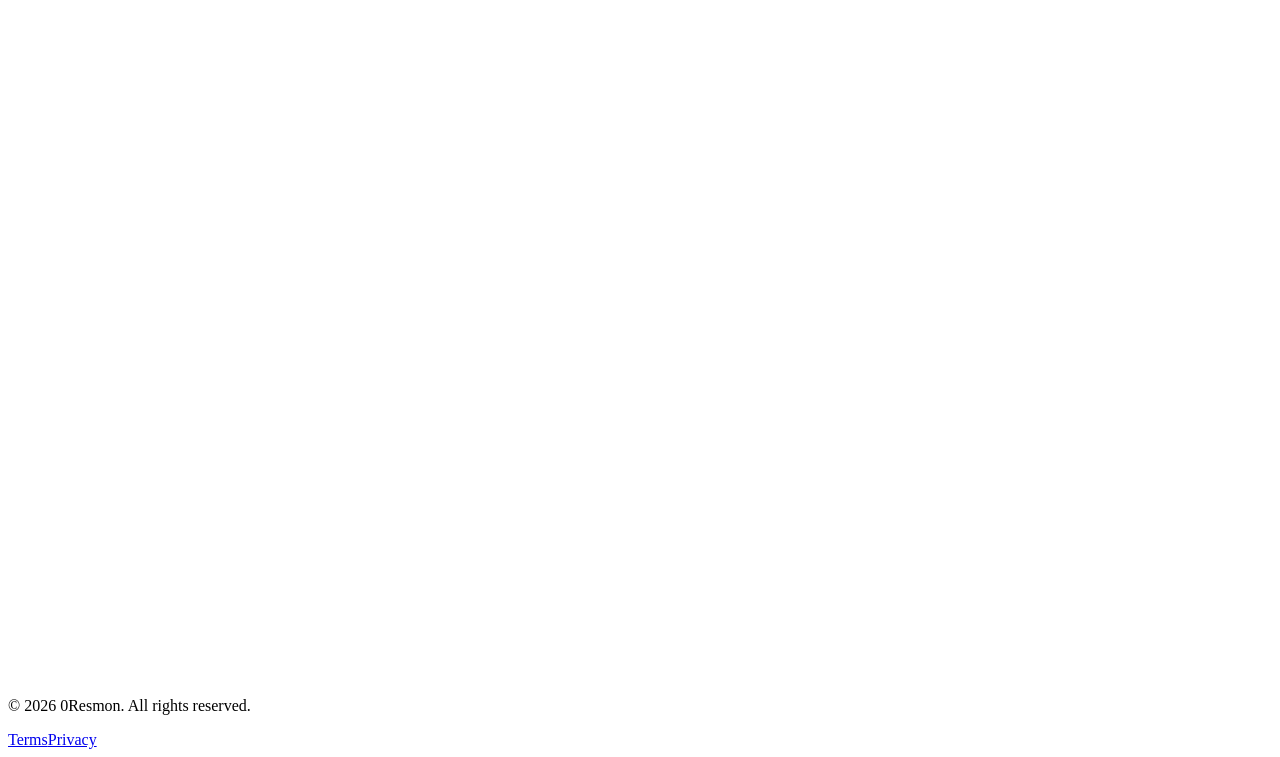
==== commit 56fe2253: "as" ====
--- a/index.html
+++ b/index.html
@@ -1 +1 @@
-<!DOCTYPE html><!--I_IntCLQZ_p_Fb92e5_wX--><html lang="en" class="dark"><head><meta charSet="utf-8"/><meta name="viewport" content="width=device-width, initial-scale=1"/><link rel="preload" href="/smartpad-landingsite/_next/static/media/83afe278b6a6bb3c-s.p.3a6ba036.woff2" as="font" crossorigin="" type="font/woff2"/><link rel="preload" as="image" href="/smartpad-landingsite/logo.png"/><link rel="preload" as="image" href="/smartpad-landingsite/screenshots/home.webp"/><link rel="preload" as="image" href="/smartpad-landingsite/screenshots/police.webp"/><link rel="preload" as="image" href="/smartpad-landingsite/screenshots/bank.webp"/><link rel="preload" as="image" href="/smartpad-landingsite/screenshots/court.webp"/><link rel="preload" as="image" href="/smartpad-landingsite/screenshots/illegal.webp"/><link rel="stylesheet" href="/smartpad-landingsite/_next/static/chunks/4e20891f2fd03463.css" data-precedence="next"/><link rel="stylesheet" href="/smartpad-landingsite/_next/static/chunks/c43e8f0fddcdebd4.css" data-precedence="next"/><link rel="preload" as="script" fetchPriority="low" href="/smartpad-landingsite/_next/static/chunks/49849b1b478e6b82.js"/><script src="/smartpad-landingsite/_next/static/chunks/f2f58a7e93290fbb.js" async=""></script><script src="/smartpad-landingsite/_next/static/chunks/6660cefae5334c28.js" async=""></script><script src="/smartpad-landingsite/_next/static/chunks/turbopack-09cee16433fc974b.js" async=""></script><script src="/smartpad-landingsite/_next/static/chunks/c46651960f4cb864.js" async=""></script><script src="/smartpad-landingsite/_next/static/chunks/270b992e4a39f02f.js" async=""></script><meta name="next-size-adjust" content=""/><title>0Resmon SmartTab | FiveM tablet &amp; dispatch</title><meta name="description" content="FiveM tablet with MDT, dispatch, and records. ESX and QBCore ready, React NUI you can edit."/><meta property="og:title" content="0Resmon SmartTab | FiveM tablet &amp; dispatch"/><meta property="og:description" content="FiveM tablet with MDT, dispatch, and records. ESX and QBCore ready."/><meta property="og:type" content="website"/><meta name="twitter:card" content="summary"/><meta name="twitter:title" content="0Resmon SmartTab | FiveM tablet &amp; dispatch"/><meta name="twitter:description" content="FiveM tablet with MDT, dispatch, and records. ESX and QBCore ready."/><script src="/smartpad-landingsite/_next/static/chunks/a6dad97d9634a72d.js" noModule=""></script></head><body class="inter_5972bc34-module__OU16Qa__className bg-[#111] text-[#e0e0e0] antialiased selection:bg-[#7c9aff]/30 selection:text-white"><div hidden=""><!--$--><!--/$--></div><div class="relative flex min-h-screen flex-col"><main class="min-h-screen bg-background"><header class="fixed top-0 left-0 right-0 z-[1000] transition-all duration-300 py-3 bg-transparent"><div class="max-w-[900px] mx-auto px-5 flex items-center justify-between"><a href="#" class="flex items-center gap-2 group"><div class="w-7 h-7 flex items-center justify-center"><img src="/smartpad-landingsite/logo.png" alt="0Resmon Logo" class="w-full h-full object-contain invert opacity-80 group-hover:opacity-100 transition-opacity duration-200"/></div><span class="text-[#e0e0e0] font-medium text-[13px] tracking-tight hidden sm:block">0Resmon</span></a><nav class="hidden md:flex items-center gap-6"><a href="https://0resmon.tebex.io/" target="_blank" rel="noopener noreferrer" class="text-[13px] text-[#888] hover:text-[#ccc] transition-colors duration-200">Store</a><a href="https://docs.0resmon.org/" target="_blank" rel="noopener noreferrer" class="text-[13px] text-[#888] hover:text-[#ccc] transition-colors duration-200">Docs</a><a href="https://youtube.com/@0resmonstudio" target="_blank" rel="noopener noreferrer" class="text-[13px] text-[#888] hover:text-[#ccc] transition-colors duration-200">YouTube</a><a href="https://0resmon.tebex.io/" target="_blank" rel="noopener noreferrer" class="text-[13px] text-[#7c9aff] hover:text-[#9db5ff] transition-colors duration-200">Buy</a></nav><button class="md:hidden text-[#888] hover:text-[#ccc] p-1.5 transition-colors duration-200"><svg xmlns="http://www.w3.org/2000/svg" width="24" height="24" viewBox="0 0 24 24" fill="none" stroke="currentColor" stroke-width="2" stroke-linecap="round" stroke-linejoin="round" class="lucide lucide-menu w-[18px] h-[18px]" aria-hidden="true"><path d="M4 5h16"></path><path d="M4 12h16"></path><path d="M4 19h16"></path></svg></button></div></header><div class="bg-[#111] relative overflow-hidden"><section class="relative min-h-screen flex flex-col items-center justify-start pt-[14vh] md:pt-[16vh] px-5 overflow-hidden"><div class="absolute top-[-10%] right-[-5%] w-[55vw] h-[55vh] bg-[#3b5bdb]/10 rounded-full blur-[160px] -z-10 pointer-events-none"></div><div class="z-30 w-full max-w-lg md:max-w-xl" style="opacity:1;transform:none"><div class="text-center flex flex-col items-center w-full"><div class="mb-5 inline-flex items-center gap-2 rounded-xl border border-white/[0.08] bg-white/[0.03] px-3 py-1.5 text-[11px] text-[#888] tracking-wide" style="opacity:0;transform:translateY(24px)"><svg xmlns="http://www.w3.org/2000/svg" width="24" height="24" viewBox="0 0 24 24" fill="none" stroke="currentColor" stroke-width="2" stroke-linecap="round" stroke-linejoin="round" class="lucide lucide-shield w-3 h-3 text-[#6c8cff]" aria-hidden="true"><path d="M20 13c0 5-3.5 7.5-7.66 8.95a1 1 0 0 1-.67-.01C7.5 20.5 4 18 4 13V6a1 1 0 0 1 1-1c2 0 4.5-1.2 6.24-2.72a1.17 1.17 0 0 1 1.52 0C14.51 3.81 17 5 19 5a1 1 0 0 1 1 1z"></path></svg>FiveM Tablet System</div><h1 class="text-3xl sm:text-4xl md:text-[44px] font-semibold tracking-tight text-[#e8e8e8] leading-[1.15]" style="opacity:0;transform:translateY(24px)">0R <span class="text-[#7c9aff]">Smart</span>Tab</h1><p class="mt-3 text-[13px] md:text-[14px] text-[#777] max-w-sm mx-auto leading-relaxed" style="opacity:0;transform:translateY(24px)">Dispatch, MDT, records, and apps in one tablet UI. Ships with ESX and QBCore support.</p><div class="mt-7 flex flex-col items-center gap-3 w-full" style="opacity:0;transform:translateY(24px)"><div class="flex flex-col sm:flex-row items-center gap-2.5"><a href="https://0resmon.tebex.io/" target="_blank" rel="noopener noreferrer" class="flex items-center gap-2 px-5 py-2 bg-[#e0e0e0] text-[#111] font-medium text-[13px] rounded-xl hover:bg-[#fff] active:scale-[0.98] transition-all duration-200">Get SmartTab<span class="text-[#555] text-[12px] font-normal">$50</span></a></div><div class="flex items-center gap-1.5 text-[11px] text-[#666]"><svg xmlns="http://www.w3.org/2000/svg" width="24" height="24" viewBox="0 0 24 24" fill="none" stroke="currentColor" stroke-width="2" stroke-linecap="round" stroke-linejoin="round" class="lucide lucide-shield w-3 h-3 text-[#5a9a6e]" aria-hidden="true"><path d="M20 13c0 5-3.5 7.5-7.66 8.95a1 1 0 0 1-.67-.01C7.5 20.5 4 18 4 13V6a1 1 0 0 1 1-1c2 0 4.5-1.2 6.24-2.72a1.17 1.17 0 0 1 1.52 0C14.51 3.81 17 5 19 5a1 1 0 0 1 1 1z"></path></svg>0R Dispatch included</div><div class="mt-2 flex items-center gap-2"><button class="flex items-center gap-1.5 px-3.5 py-1.5 text-[12px] text-[#888] hover:text-[#ccc] rounded-lg border border-white/[0.08] hover:border-white/[0.14] bg-white/[0.02] hover:bg-white/[0.04] transition-all duration-200"><svg xmlns="http://www.w3.org/2000/svg" width="24" height="24" viewBox="0 0 24 24" fill="none" stroke="currentColor" stroke-width="2" stroke-linecap="round" stroke-linejoin="round" class="lucide lucide-play w-3 h-3" aria-hidden="true"><path d="M5 5a2 2 0 0 1 3.008-1.728l11.997 6.998a2 2 0 0 1 .003 3.458l-12 7A2 2 0 0 1 5 19z"></path></svg>Demo</button><button class="flex items-center gap-1.5 px-3.5 py-1.5 text-[12px] text-[#888] hover:text-[#ccc] rounded-lg border border-white/[0.08] hover:border-white/[0.14] bg-white/[0.02] hover:bg-white/[0.04] transition-all duration-200"><svg xmlns="http://www.w3.org/2000/svg" width="24" height="24" viewBox="0 0 24 24" fill="none" stroke="currentColor" stroke-width="2" stroke-linecap="round" stroke-linejoin="round" class="lucide lucide-youtube w-3 h-3" aria-hidden="true"><path d="M2.5 17a24.12 24.12 0 0 1 0-10 2 2 0 0 1 1.4-1.4 49.56 49.56 0 0 1 16.2 0A2 2 0 0 1 21.5 7a24.12 24.12 0 0 1 0 10 2 2 0 0 1-1.4 1.4 49.55 49.55 0 0 1-16.2 0A2 2 0 0 1 2.5 17"></path><path d="m10 15 5-3-5-3z"></path></svg>Trailer</button></div></div></div></div><div class="z-20 w-[92vw] lg:w-[70vw] max-w-[1200px] aspect-video mt-10 md:mt-14 relative"><div class="w-full h-full relative flex items-center justify-center rounded-2xl overflow-hidden"><img src="/smartpad-landingsite/screenshots/home.webp" alt="SmartTab view 1" class="absolute inset-0 w-full h-full object-contain transition-opacity duration-700 ease-in-out pointer-events-none opacity-100 z-10"/><img src="/smartpad-landingsite/screenshots/police.webp" alt="SmartTab view 2" class="absolute inset-0 w-full h-full object-contain transition-opacity duration-700 ease-in-out pointer-events-none opacity-0 z-0"/><img src="/smartpad-landingsite/screenshots/bank.webp" alt="SmartTab view 3" class="absolute inset-0 w-full h-full object-contain transition-opacity duration-700 ease-in-out pointer-events-none opacity-0 z-0"/><img src="/smartpad-landingsite/screenshots/court.webp" alt="SmartTab view 4" class="absolute inset-0 w-full h-full object-contain transition-opacity duration-700 ease-in-out pointer-events-none opacity-0 z-0"/><img src="/smartpad-landingsite/screenshots/illegal.webp" alt="SmartTab view 5" class="absolute inset-0 w-full h-full object-contain transition-opacity duration-700 ease-in-out pointer-events-none opacity-0 z-0"/></div></div></section><section class="w-full relative flex flex-col items-center pt-4 pb-16 bg-[#111] px-5"><div class="w-full max-w-3xl" style="opacity:0;transform:translateY(16px)"><div class="text-center mb-4"><p class="text-[11px] text-[#666] tracking-wide mb-1.5">TRAILER</p><h2 class="text-lg font-medium text-[#d4d4d4] tracking-tight">Watch SmartTab in action</h2></div><div class="relative w-full aspect-video rounded-2xl overflow-hidden border border-white/[0.06] bg-[#0a0a0a] shadow-[0_8px_40px_rgba(0,0,0,0.35)]"><iframe src="https://www.youtube.com/embed/W0h7EQZVnVs?start=255" class="w-full h-full" title="0R SmartTab Trailer" allow="accelerometer; autoplay; clipboard-write; encrypted-media; gyroscope; picture-in-picture; web-share" referrerPolicy="strict-origin-when-cross-origin" allowFullScreen=""></iframe></div><p class="mt-3 text-center"><a href="https://www.youtube.com/watch?v=W0h7EQZVnVs&amp;t=255s" target="_blank" rel="noopener noreferrer" class="text-[12px] text-[#666] hover:text-[#aaa] transition-colors">Open on YouTube</a></p></div></section><section id="interactive-demo" class="w-full relative flex flex-col items-center pt-16 pb-20 bg-[#111] z-20 scroll-mt-20 overflow-visible"><div class="text-center w-full max-w-lg px-5 mb-5"><p class="text-[11px] text-[#666] tracking-wide mb-2">IN YOUR BROWSER</p><h2 class="text-lg md:text-xl font-medium text-[#d4d4d4] tracking-tight mb-1.5">Interactive demo</h2><p class="text-[13px] text-[#666] leading-relaxed max-w-sm mx-auto">Scroll the full UI without wiring a server—handy before you buy or deploy.</p></div><div class="w-full px-5"><div class="w-full max-w-[1200px] mx-auto"><div class="mx-auto overflow-hidden" style="width:1200px;height:800px"><div style="width:1200px;height:800px;transform:scale(1);transform-origin:top left"><iframe src="/demo/index.html" title="0R SmartTab Interactive Demo" width="1200" height="800" class="block border-0 bg-transparent" style="width:1200px;height:800px" allow="accelerometer; autoplay; clipboard-write; encrypted-media; gyroscope; fullscreen" allowFullScreen=""></iframe></div></div></div></div></section></div><section class="py-20 md:py-28 relative overflow-hidden"><div class="section-divider absolute top-0 left-0"></div><div class="max-w-[800px] mx-auto px-5"><div class="text-center mb-12 md:mb-14"><p class="text-[11px] text-[#666] tracking-wide mb-2" style="opacity:0;transform:translateY(10px)">PERFORMANCE</p><h2 class="text-xl md:text-2xl font-medium text-[#d4d4d4] tracking-tight leading-snug mb-3" style="opacity:0;transform:translateY(14px)">Light on resmon.<!-- --> <span class="text-[#5a9a6e]">Heavy on polish.</span></h2><p class="text-[13px] text-[#666] max-w-sm mx-auto leading-relaxed" style="opacity:0;transform:translateY(14px)">NUI stays lean, server work covers only what the tablet needs—no filler loops or noisy queries.</p></div><div class="grid md:grid-cols-3 gap-3 mb-10"><div class="rounded-2xl border border-white/[0.06] bg-white/[0.02] px-5 py-6 text-center hover:bg-white/[0.04] transition-colors duration-200" style="opacity:0;transform:translateY(20px)"><div class="text-2xl md:text-3xl font-semibold tabular-nums tracking-tight text-[#e0e0e0] mb-1.5"><span>0<!-- -->.00ms</span></div><div class="text-[11px] text-[#777] tracking-wide uppercase mb-0.5">Idle Resmon</div><div class="text-[11px] text-[#555] leading-snug">No client cost while tablet is closed</div></div><div class="rounded-2xl border border-white/[0.06] bg-white/[0.02] px-5 py-6 text-center hover:bg-white/[0.04] transition-colors duration-200" style="opacity:0;transform:translateY(20px)"><div class="text-2xl md:text-3xl font-semibold tabular-nums tracking-tight text-[#e0e0e0] mb-1.5"><span>0<!-- -->+ FPS</span></div><div class="text-[11px] text-[#777] tracking-wide uppercase mb-0.5">UI target</div><div class="text-[11px] text-[#555] leading-snug">Smooth NUI on typical hardware</div></div><div class="rounded-2xl border border-white/[0.06] bg-white/[0.02] px-5 py-6 text-center hover:bg-white/[0.04] transition-colors duration-200" style="opacity:0;transform:translateY(20px)"><div class="text-2xl md:text-3xl font-semibold tabular-nums tracking-tight text-[#e0e0e0] mb-1.5"><span>0<!-- -->%</span></div><div class="text-[11px] text-[#777] tracking-wide uppercase mb-0.5">UI source</div><div class="text-[11px] text-[#555] leading-snug">Readable React code in every package</div></div></div><div class="flex flex-wrap items-center justify-center gap-2" style="opacity:0;transform:translateY(12px)"><span class="inline-flex items-center gap-1.5 text-[11px] text-[#666] rounded-lg border border-white/[0.06] bg-white/[0.02] px-2.5 py-1"><span class="w-1 h-1 rounded-full bg-[#5a9a6e]"></span>0.00ms Idle Resmon</span><span class="inline-flex items-center gap-1.5 text-[11px] text-[#666] rounded-lg border border-white/[0.06] bg-white/[0.02] px-2.5 py-1"><span class="w-1 h-1 rounded-full bg-[#5a9a6e]"></span>ESX &amp; QBCore Ready</span><span class="inline-flex items-center gap-1.5 text-[11px] text-[#666] rounded-lg border border-white/[0.06] bg-white/[0.02] px-2.5 py-1"><span class="w-1 h-1 rounded-full bg-[#5a9a6e]"></span>Vite + React 18</span><span class="inline-flex items-center gap-1.5 text-[11px] text-[#666] rounded-lg border border-white/[0.06] bg-white/[0.02] px-2.5 py-1"><span class="w-1 h-1 rounded-full bg-[#5a9a6e]"></span>Minimal DB Queries</span></div></div></section><section class="py-20 md:py-28 relative"><div class="section-divider absolute top-0 left-0"></div><div class="max-w-[580px] mx-auto px-5"><div class="text-center mb-8 md:mb-10"><p class="text-[11px] text-[#666] tracking-wide mb-2" style="opacity:0;transform:translateY(10px)">FAQ</p><h2 class="text-lg md:text-xl font-medium text-[#d4d4d4] tracking-tight" style="opacity:0;transform:translateY(14px)">Common questions</h2></div><div class="rounded-2xl border border-white/[0.06] bg-white/[0.02] overflow-hidden"><div class="w-full" data-orientation="vertical"><div style="opacity:0;transform:translateY(10px)"><div data-state="closed" data-orientation="vertical" class="px-5 border-b border-white/[0.05]"><h3 data-orientation="vertical" data-state="closed" class="flex"><button type="button" aria-controls="radix-_R_66kavb_" aria-expanded="false" data-state="closed" data-orientation="vertical" id="radix-_R_26kavb_" class="flex flex-1 items-center justify-between [&amp;[data-state=open]&gt;svg]:rotate-180 text-left text-[13px] md:text-[14px] font-medium text-[#bbb] hover:text-[#e0e0e0] transition-colors py-4 [&amp;[data-state=open]]:text-[#e0e0e0]" data-radix-collection-item="">Is SmartTab compatible with QB-Core and ESX?<svg xmlns="http://www.w3.org/2000/svg" width="24" height="24" viewBox="0 0 24 24" fill="none" stroke="currentColor" stroke-width="2" stroke-linecap="round" stroke-linejoin="round" class="lucide lucide-chevron-down h-3.5 w-3.5 shrink-0 text-[#555] transition-transform duration-200" aria-hidden="true"><path d="m6 9 6 6 6-6"></path></svg></button></h3><div data-state="closed" id="radix-_R_66kavb_" hidden="" role="region" aria-labelledby="radix-_R_26kavb_" data-orientation="vertical" class="overflow-hidden text-sm data-[state=closed]:animate-accordion-up data-[state=open]:animate-accordion-down" style="--radix-accordion-content-height:var(--radix-collapsible-content-height);--radix-accordion-content-width:var(--radix-collapsible-content-width)"></div></div></div><div style="opacity:0;transform:translateY(10px)"><div data-state="closed" data-orientation="vertical" class="px-5 border-b border-white/[0.05]"><h3 data-orientation="vertical" data-state="closed" class="flex"><button type="button" aria-controls="radix-_R_6akavb_" aria-expanded="false" data-state="closed" data-orientation="vertical" id="radix-_R_2akavb_" class="flex flex-1 items-center justify-between [&amp;[data-state=open]&gt;svg]:rotate-180 text-left text-[13px] md:text-[14px] font-medium text-[#bbb] hover:text-[#e0e0e0] transition-colors py-4 [&amp;[data-state=open]]:text-[#e0e0e0]" data-radix-collection-item="">Can I create my own applications?<svg xmlns="http://www.w3.org/2000/svg" width="24" height="24" viewBox="0 0 24 24" fill="none" stroke="currentColor" stroke-width="2" stroke-linecap="round" stroke-linejoin="round" class="lucide lucide-chevron-down h-3.5 w-3.5 shrink-0 text-[#555] transition-transform duration-200" aria-hidden="true"><path d="m6 9 6 6 6-6"></path></svg></button></h3><div data-state="closed" id="radix-_R_6akavb_" hidden="" role="region" aria-labelledby="radix-_R_2akavb_" data-orientation="vertical" class="overflow-hidden text-sm data-[state=closed]:animate-accordion-up data-[state=open]:animate-accordion-down" style="--radix-accordion-content-height:var(--radix-collapsible-content-height);--radix-accordion-content-width:var(--radix-collapsible-content-width)"></div></div></div><div style="opacity:0;transform:translateY(10px)"><div data-state="closed" data-orientation="vertical" class="px-5 border-b border-white/[0.05]"><h3 data-orientation="vertical" data-state="closed" class="flex"><button type="button" aria-controls="radix-_R_6ekavb_" aria-expanded="false" data-state="closed" data-orientation="vertical" id="radix-_R_2ekavb_" class="flex flex-1 items-center justify-between [&amp;[data-state=open]&gt;svg]:rotate-180 text-left text-[13px] md:text-[14px] font-medium text-[#bbb] hover:text-[#e0e0e0] transition-colors py-4 [&amp;[data-state=open]]:text-[#e0e0e0]" data-radix-collection-item="">Is the React UI code open source?<svg xmlns="http://www.w3.org/2000/svg" width="24" height="24" viewBox="0 0 24 24" fill="none" stroke="currentColor" stroke-width="2" stroke-linecap="round" stroke-linejoin="round" class="lucide lucide-chevron-down h-3.5 w-3.5 shrink-0 text-[#555] transition-transform duration-200" aria-hidden="true"><path d="m6 9 6 6 6-6"></path></svg></button></h3><div data-state="closed" id="radix-_R_6ekavb_" hidden="" role="region" aria-labelledby="radix-_R_2ekavb_" data-orientation="vertical" class="overflow-hidden text-sm data-[state=closed]:animate-accordion-up data-[state=open]:animate-accordion-down" style="--radix-accordion-content-height:var(--radix-collapsible-content-height);--radix-accordion-content-width:var(--radix-collapsible-content-width)"></div></div></div><div style="opacity:0;transform:translateY(10px)"><div data-state="closed" data-orientation="vertical" class="px-5 border-b-0"><h3 data-orientation="vertical" data-state="closed" class="flex"><button type="button" aria-controls="radix-_R_6ikavb_" aria-expanded="false" data-state="closed" data-orientation="vertical" id="radix-_R_2ikavb_" class="flex flex-1 items-center justify-between [&amp;[data-state=open]&gt;svg]:rotate-180 text-left text-[13px] md:text-[14px] font-medium text-[#bbb] hover:text-[#e0e0e0] transition-colors py-4 [&amp;[data-state=open]]:text-[#e0e0e0]" data-radix-collection-item="">How does it affect server performance (resmon)?<svg xmlns="http://www.w3.org/2000/svg" width="24" height="24" viewBox="0 0 24 24" fill="none" stroke="currentColor" stroke-width="2" stroke-linecap="round" stroke-linejoin="round" class="lucide lucide-chevron-down h-3.5 w-3.5 shrink-0 text-[#555] transition-transform duration-200" aria-hidden="true"><path d="m6 9 6 6 6-6"></path></svg></button></h3><div data-state="closed" id="radix-_R_6ikavb_" hidden="" role="region" aria-labelledby="radix-_R_2ikavb_" data-orientation="vertical" class="overflow-hidden text-sm data-[state=closed]:animate-accordion-up data-[state=open]:animate-accordion-down" style="--radix-accordion-content-height:var(--radix-collapsible-content-height);--radix-accordion-content-width:var(--radix-collapsible-content-width)"></div></div></div></div></div></div></section><section class="relative py-20 md:py-28 overflow-hidden"><div class="section-divider absolute top-0 left-0"></div><div class="max-w-[800px] mx-auto px-5 text-center relative z-10"><h2 class="text-xl md:text-2xl font-medium text-[#d4d4d4] tracking-tight mb-3" style="opacity:0;transform:translateY(18px)">Put SmartTab on<!-- --> <span class="text-[#7c9aff]">your server</span></h2><p class="text-[13px] text-[#666] max-w-sm mx-auto mb-7 leading-relaxed" style="opacity:0;transform:translateY(14px)">One purchase covers the tablet, dispatch hooks, and every app you see in the demo.</p><div class="flex flex-col sm:flex-row items-center justify-center gap-3" style="opacity:0;transform:translateY(14px)"><a href="https://0resmon.tebex.io/" target="_blank" rel="noopener noreferrer" class="inline-flex items-center gap-2 px-5 py-2 bg-[#e0e0e0] text-[#111] font-medium text-[13px] rounded-xl hover:bg-[#fff] active:scale-[0.98] transition-all duration-200">Purchase on Tebex<svg xmlns="http://www.w3.org/2000/svg" width="24" height="24" viewBox="0 0 24 24" fill="none" stroke="currentColor" stroke-width="2" stroke-linecap="round" stroke-linejoin="round" class="lucide lucide-arrow-right w-3.5 h-3.5" aria-hidden="true"><path d="M5 12h14"></path><path d="m12 5 7 7-7 7"></path></svg></a><a href="#" class="inline-flex items-center gap-1.5 px-4 py-2 text-[13px] text-[#888] hover:text-[#ccc] rounded-lg border border-white/[0.08] hover:border-white/[0.14] bg-white/[0.02] hover:bg-white/[0.04] transition-all duration-200">Join our Discord</a></div><div class="mt-20 pt-5 border-t border-white/[0.06]"><div class="flex flex-col sm:flex-row justify-between items-center gap-3 text-[12px] text-[#555]"><p>© 2026 0Resmon. All rights reserved.</p><div class="flex gap-5"><a href="#" class="hover:text-[#888] transition-colors duration-200">Terms</a><a href="#" class="hover:text-[#888] transition-colors duration-200">Privacy</a></div></div></div></div></section></main><!--$--><!--/$--></div><script src="/smartpad-landingsite/_next/static/chunks/49849b1b478e6b82.js" id="_R_" async=""></script><script>(self.__next_f=self.__next_f||[]).push([0])</script><script>self.__next_f.push([1,"1:\"$Sreact.fragment\"\n2:I[39756,[\"/smartpad-landingsite/_next/static/chunks/c46651960f4cb864.js\"],\"default\"]\n3:I[37457,[\"/smartpad-landingsite/_next/static/chunks/c46651960f4cb864.js\"],\"default\"]\n4:I[5519,[\"/smartpad-landingsite/_next/static/chunks/270b992e4a39f02f.js\"],\"Navbar\"]\n5:I[13120,[\"/smartpad-landingsite/_next/static/chunks/270b992e4a39f02f.js\"],\"CoreExperience\"]\n6:I[21048,[\"/smartpad-landingsite/_next/static/chunks/270b992e4a39f02f.js\"],\"Performance\"]\n7:I[59830,[\"/smartpad-landingsite/_next/static/chunks/270b992e4a39f02f.js\"],\"FAQ\"]\n8:I[29673,[\"/smartpad-landingsite/_next/static/chunks/270b992e4a39f02f.js\"],\"CTA\"]\n9:I[97367,[\"/smartpad-landingsite/_next/static/chunks/c46651960f4cb864.js\"],\"OutletBoundary\"]\na:\"$Sreact.suspense\"\nc:I[97367,[\"/smartpad-landingsite/_next/static/chunks/c46651960f4cb864.js\"],\"ViewportBoundary\"]\ne:I[97367,[\"/smartpad-landingsite/_next/static/chunks/c46651960f4cb864.js\"],\"MetadataBoundary\"]\n10:I[68027,[\"/smartpad-landingsite/_next/static/chunks/c46651960f4cb864.js\"],\"default\"]\n:HL[\"/smartpad-landingsite/_next/static/chunks/4e20891f2fd03463.css\",\"style\"]\n:HL[\"/smartpad-landingsite/_next/static/chunks/c43e8f0fddcdebd4.css\",\"style\"]\n:HL[\"/smartpad-landingsite/_next/static/media/83afe278b6a6bb3c-s.p.3a6ba036.woff2\",\"font\",{\"crossOrigin\":\"\",\"type\":\"font/woff2\"}]\n"])</script><script>self.__next_f.push([1,"0:{\"P\":null,\"b\":\"I-IntCLQZ-p-Fb92e5-wX\",\"c\":[\"\",\"\"],\"q\":\"\",\"i\":false,\"f\":[[[\"\",{\"children\":[\"__PAGE__\",{}]},\"$undefined\",\"$undefined\",true],[[\"$\",\"$1\",\"c\",{\"children\":[[[\"$\",\"link\",\"0\",{\"rel\":\"stylesheet\",\"href\":\"/smartpad-landingsite/_next/static/chunks/4e20891f2fd03463.css\",\"precedence\":\"next\",\"crossOrigin\":\"$undefined\",\"nonce\":\"$undefined\"}],[\"$\",\"link\",\"1\",{\"rel\":\"stylesheet\",\"href\":\"/smartpad-landingsite/_next/static/chunks/c43e8f0fddcdebd4.css\",\"precedence\":\"next\",\"crossOrigin\":\"$undefined\",\"nonce\":\"$undefined\"}]],[\"$\",\"html\",null,{\"lang\":\"en\",\"className\":\"dark\",\"children\":[\"$\",\"body\",null,{\"className\":\"inter_5972bc34-module__OU16Qa__className bg-[#111] text-[#e0e0e0] antialiased selection:bg-[#7c9aff]/30 selection:text-white\",\"children\":[\"$\",\"div\",null,{\"className\":\"relative flex min-h-screen flex-col\",\"children\":[\"$\",\"$L2\",null,{\"parallelRouterKey\":\"children\",\"error\":\"$undefined\",\"errorStyles\":\"$undefined\",\"errorScripts\":\"$undefined\",\"template\":[\"$\",\"$L3\",null,{}],\"templateStyles\":\"$undefined\",\"templateScripts\":\"$undefined\",\"notFound\":[[[\"$\",\"title\",null,{\"children\":\"404: This page could not be found.\"}],[\"$\",\"div\",null,{\"style\":{\"fontFamily\":\"system-ui,\\\"Segoe UI\\\",Roboto,Helvetica,Arial,sans-serif,\\\"Apple Color Emoji\\\",\\\"Segoe UI Emoji\\\"\",\"height\":\"100vh\",\"textAlign\":\"center\",\"display\":\"flex\",\"flexDirection\":\"column\",\"alignItems\":\"center\",\"justifyContent\":\"center\"},\"children\":[\"$\",\"div\",null,{\"children\":[[\"$\",\"style\",null,{\"dangerouslySetInnerHTML\":{\"__html\":\"body{color:#000;background:#fff;margin:0}.next-error-h1{border-right:1px solid rgba(0,0,0,.3)}@media (prefers-color-scheme:dark){body{color:#fff;background:#000}.next-error-h1{border-right:1px solid rgba(255,255,255,.3)}}\"}}],[\"$\",\"h1\",null,{\"className\":\"next-error-h1\",\"style\":{\"display\":\"inline-block\",\"margin\":\"0 20px 0 0\",\"padding\":\"0 23px 0 0\",\"fontSize\":24,\"fontWeight\":500,\"verticalAlign\":\"top\",\"lineHeight\":\"49px\"},\"children\":404}],[\"$\",\"div\",null,{\"style\":{\"display\":\"inline-block\"},\"children\":[\"$\",\"h2\",null,{\"style\":{\"fontSize\":14,\"fontWeight\":400,\"lineHeight\":\"49px\",\"margin\":0},\"children\":\"This page could not be found.\"}]}]]}]}]],[]],\"forbidden\":\"$undefined\",\"unauthorized\":\"$undefined\"}]}]}]}]]}],{\"children\":[[\"$\",\"$1\",\"c\",{\"children\":[[\"$\",\"main\",null,{\"className\":\"min-h-screen bg-background\",\"children\":[[\"$\",\"$L4\",null,{}],[\"$\",\"$L5\",null,{}],[\"$\",\"$L6\",null,{}],[\"$\",\"$L7\",null,{}],[\"$\",\"$L8\",null,{}]]}],[[\"$\",\"script\",\"script-0\",{\"src\":\"/smartpad-landingsite/_next/static/chunks/270b992e4a39f02f.js\",\"async\":true,\"nonce\":\"$undefined\"}]],[\"$\",\"$L9\",null,{\"children\":[\"$\",\"$a\",null,{\"name\":\"Next.MetadataOutlet\",\"children\":\"$@b\"}]}]]}],{},null,false,false]},null,false,false],[\"$\",\"$1\",\"h\",{\"children\":[null,[\"$\",\"$Lc\",null,{\"children\":\"$Ld\"}],[\"$\",\"div\",null,{\"hidden\":true,\"children\":[\"$\",\"$Le\",null,{\"children\":[\"$\",\"$a\",null,{\"name\":\"Next.Metadata\",\"children\":\"$Lf\"}]}]}],[\"$\",\"meta\",null,{\"name\":\"next-size-adjust\",\"content\":\"\"}]]}],false]],\"m\":\"$undefined\",\"G\":[\"$10\",[]],\"S\":true}\n"])</script><script>self.__next_f.push([1,"d:[[\"$\",\"meta\",\"0\",{\"charSet\":\"utf-8\"}],[\"$\",\"meta\",\"1\",{\"name\":\"viewport\",\"content\":\"width=device-width, initial-scale=1\"}]]\n"])</script><script>self.__next_f.push([1,"b:null\nf:[[\"$\",\"title\",\"0\",{\"children\":\"0Resmon SmartTab | FiveM tablet \u0026 dispatch\"}],[\"$\",\"meta\",\"1\",{\"name\":\"description\",\"content\":\"FiveM tablet with MDT, dispatch, and records. ESX and QBCore ready, React NUI you can edit.\"}],[\"$\",\"meta\",\"2\",{\"property\":\"og:title\",\"content\":\"0Resmon SmartTab | FiveM tablet \u0026 dispatch\"}],[\"$\",\"meta\",\"3\",{\"property\":\"og:description\",\"content\":\"FiveM tablet with MDT, dispatch, and records. ESX and QBCore ready.\"}],[\"$\",\"meta\",\"4\",{\"property\":\"og:type\",\"content\":\"website\"}],[\"$\",\"meta\",\"5\",{\"name\":\"twitter:card\",\"content\":\"summary\"}],[\"$\",\"meta\",\"6\",{\"name\":\"twitter:title\",\"content\":\"0Resmon SmartTab | FiveM tablet \u0026 dispatch\"}],[\"$\",\"meta\",\"7\",{\"name\":\"twitter:description\",\"content\":\"FiveM tablet with MDT, dispatch, and records. ESX and QBCore ready.\"}]]\n"])</script></body></html>+<!DOCTYPE html><!--bgDFVlZiA2tvH7aKE2Raj--><html lang="en" class="dark"><head><meta charSet="utf-8"/><meta name="viewport" content="width=device-width, initial-scale=1"/><link rel="preload" href="/smartpad-landingsite/_next/static/media/83afe278b6a6bb3c-s.p.3a6ba036.woff2" as="font" crossorigin="" type="font/woff2"/><link rel="preload" as="image" href="/smartpad-landingsite/logo.png"/><link rel="preload" as="image" href="/smartpad-landingsite/screenshots/home.webp"/><link rel="preload" as="image" href="/smartpad-landingsite/screenshots/police.webp"/><link rel="preload" as="image" href="/smartpad-landingsite/screenshots/bank.webp"/><link rel="preload" as="image" href="/smartpad-landingsite/screenshots/court.webp"/><link rel="preload" as="image" href="/smartpad-landingsite/screenshots/illegal.webp"/><link rel="stylesheet" href="/smartpad-landingsite/_next/static/chunks/4e20891f2fd03463.css" data-precedence="next"/><link rel="stylesheet" href="/smartpad-landingsite/_next/static/chunks/c43e8f0fddcdebd4.css" data-precedence="next"/><link rel="preload" as="script" fetchPriority="low" href="/smartpad-landingsite/_next/static/chunks/49849b1b478e6b82.js"/><script src="/smartpad-landingsite/_next/static/chunks/f2f58a7e93290fbb.js" async=""></script><script src="/smartpad-landingsite/_next/static/chunks/6660cefae5334c28.js" async=""></script><script src="/smartpad-landingsite/_next/static/chunks/turbopack-09cee16433fc974b.js" async=""></script><script src="/smartpad-landingsite/_next/static/chunks/c46651960f4cb864.js" async=""></script><script src="/smartpad-landingsite/_next/static/chunks/16e7b0b175c1077f.js" async=""></script><meta name="next-size-adjust" content=""/><title>0Resmon SmartTab | FiveM tablet &amp; dispatch</title><meta name="description" content="FiveM tablet with MDT, dispatch, and records. ESX and QBCore ready, React NUI you can edit."/><meta property="og:title" content="0Resmon SmartTab | FiveM tablet &amp; dispatch"/><meta property="og:description" content="FiveM tablet with MDT, dispatch, and records. ESX and QBCore ready."/><meta property="og:type" content="website"/><meta name="twitter:card" content="summary"/><meta name="twitter:title" content="0Resmon SmartTab | FiveM tablet &amp; dispatch"/><meta name="twitter:description" content="FiveM tablet with MDT, dispatch, and records. ESX and QBCore ready."/><script src="/smartpad-landingsite/_next/static/chunks/a6dad97d9634a72d.js" noModule=""></script></head><body class="inter_5972bc34-module__OU16Qa__className bg-[#111] text-[#e0e0e0] antialiased selection:bg-[#7c9aff]/30 selection:text-white"><div hidden=""><!--$--><!--/$--></div><div class="relative flex min-h-screen flex-col"><main class="min-h-screen bg-background"><header class="fixed top-0 left-0 right-0 z-[1000] transition-all duration-300 py-3 bg-transparent"><div class="max-w-[900px] mx-auto px-5 flex items-center justify-between"><a href="#" class="flex items-center gap-2 group"><div class="w-7 h-7 flex items-center justify-center"><img src="/smartpad-landingsite/logo.png" alt="0Resmon Logo" class="w-full h-full object-contain invert opacity-80 group-hover:opacity-100 transition-opacity duration-200"/></div><span class="text-[#e0e0e0] font-medium text-[13px] tracking-tight hidden sm:block">0Resmon</span></a><nav class="hidden md:flex items-center gap-6"><a href="https://0resmon.tebex.io/" target="_blank" rel="noopener noreferrer" class="text-[13px] text-[#888] hover:text-[#ccc] transition-colors duration-200">Store</a><a href="https://docs.0resmon.org/" target="_blank" rel="noopener noreferrer" class="text-[13px] text-[#888] hover:text-[#ccc] transition-colors duration-200">Docs</a><a href="https://youtube.com/@0resmonstudio" target="_blank" rel="noopener noreferrer" class="text-[13px] text-[#888] hover:text-[#ccc] transition-colors duration-200">YouTube</a><a href="https://0resmon.tebex.io/" target="_blank" rel="noopener noreferrer" class="text-[13px] text-[#7c9aff] hover:text-[#9db5ff] transition-colors duration-200">Buy</a></nav><button class="md:hidden text-[#888] hover:text-[#ccc] p-1.5 transition-colors duration-200"><svg xmlns="http://www.w3.org/2000/svg" width="24" height="24" viewBox="0 0 24 24" fill="none" stroke="currentColor" stroke-width="2" stroke-linecap="round" stroke-linejoin="round" class="lucide lucide-menu w-[18px] h-[18px]" aria-hidden="true"><path d="M4 5h16"></path><path d="M4 12h16"></path><path d="M4 19h16"></path></svg></button></div></header><div class="bg-[#111] relative overflow-hidden"><section class="relative min-h-screen flex flex-col items-center justify-start pt-[14vh] md:pt-[16vh] px-5 overflow-hidden"><div class="absolute top-[-10%] right-[-5%] w-[55vw] h-[55vh] bg-[#3b5bdb]/10 rounded-full blur-[160px] -z-10 pointer-events-none"></div><div class="z-30 w-full max-w-lg md:max-w-xl" style="opacity:1;transform:none"><div class="text-center flex flex-col items-center w-full"><div class="mb-5 inline-flex items-center gap-2 rounded-xl border border-white/[0.08] bg-white/[0.03] px-3 py-1.5 text-[11px] text-[#888] tracking-wide" style="opacity:0;transform:translateY(24px)"><svg xmlns="http://www.w3.org/2000/svg" width="24" height="24" viewBox="0 0 24 24" fill="none" stroke="currentColor" stroke-width="2" stroke-linecap="round" stroke-linejoin="round" class="lucide lucide-shield w-3 h-3 text-[#6c8cff]" aria-hidden="true"><path d="M20 13c0 5-3.5 7.5-7.66 8.95a1 1 0 0 1-.67-.01C7.5 20.5 4 18 4 13V6a1 1 0 0 1 1-1c2 0 4.5-1.2 6.24-2.72a1.17 1.17 0 0 1 1.52 0C14.51 3.81 17 5 19 5a1 1 0 0 1 1 1z"></path></svg>FiveM Tablet System</div><h1 class="text-3xl sm:text-4xl md:text-[44px] font-semibold tracking-tight text-[#e8e8e8] leading-[1.15]" style="opacity:0;transform:translateY(24px)">0R <span class="text-[#7c9aff]">Smart</span>Tab</h1><p class="mt-3 text-[13px] md:text-[14px] text-[#777] max-w-sm mx-auto leading-relaxed" style="opacity:0;transform:translateY(24px)">Dispatch, MDT, records, and apps in one tablet UI. Ships with ESX and QBCore support.</p><div class="mt-7 flex flex-col items-center gap-3 w-full" style="opacity:0;transform:translateY(24px)"><div class="flex flex-col sm:flex-row items-center gap-2.5"><a href="https://0resmon.tebex.io/" target="_blank" rel="noopener noreferrer" class="flex items-center gap-2 px-5 py-2 bg-[#e0e0e0] text-[#111] font-medium text-[13px] rounded-xl hover:bg-[#fff] active:scale-[0.98] transition-all duration-200">Get SmartTab<span class="text-[#555] text-[12px] font-normal">$50</span></a></div><div class="flex items-center gap-1.5 text-[11px] text-[#666]"><svg xmlns="http://www.w3.org/2000/svg" width="24" height="24" viewBox="0 0 24 24" fill="none" stroke="currentColor" stroke-width="2" stroke-linecap="round" stroke-linejoin="round" class="lucide lucide-shield w-3 h-3 text-[#5a9a6e]" aria-hidden="true"><path d="M20 13c0 5-3.5 7.5-7.66 8.95a1 1 0 0 1-.67-.01C7.5 20.5 4 18 4 13V6a1 1 0 0 1 1-1c2 0 4.5-1.2 6.24-2.72a1.17 1.17 0 0 1 1.52 0C14.51 3.81 17 5 19 5a1 1 0 0 1 1 1z"></path></svg>0R Dispatch included</div><div class="mt-2 flex items-center gap-2"><button class="flex items-center gap-1.5 px-3.5 py-1.5 text-[12px] text-[#888] hover:text-[#ccc] rounded-lg border border-white/[0.08] hover:border-white/[0.14] bg-white/[0.02] hover:bg-white/[0.04] transition-all duration-200"><svg xmlns="http://www.w3.org/2000/svg" width="24" height="24" viewBox="0 0 24 24" fill="none" stroke="currentColor" stroke-width="2" stroke-linecap="round" stroke-linejoin="round" class="lucide lucide-play w-3 h-3" aria-hidden="true"><path d="M5 5a2 2 0 0 1 3.008-1.728l11.997 6.998a2 2 0 0 1 .003 3.458l-12 7A2 2 0 0 1 5 19z"></path></svg>Demo</button><button class="flex items-center gap-1.5 px-3.5 py-1.5 text-[12px] text-[#888] hover:text-[#ccc] rounded-lg border border-white/[0.08] hover:border-white/[0.14] bg-white/[0.02] hover:bg-white/[0.04] transition-all duration-200"><svg xmlns="http://www.w3.org/2000/svg" width="24" height="24" viewBox="0 0 24 24" fill="none" stroke="currentColor" stroke-width="2" stroke-linecap="round" stroke-linejoin="round" class="lucide lucide-youtube w-3 h-3" aria-hidden="true"><path d="M2.5 17a24.12 24.12 0 0 1 0-10 2 2 0 0 1 1.4-1.4 49.56 49.56 0 0 1 16.2 0A2 2 0 0 1 21.5 7a24.12 24.12 0 0 1 0 10 2 2 0 0 1-1.4 1.4 49.55 49.55 0 0 1-16.2 0A2 2 0 0 1 2.5 17"></path><path d="m10 15 5-3-5-3z"></path></svg>Trailer</button></div></div></div></div><div class="z-20 w-[92vw] lg:w-[70vw] max-w-[1200px] aspect-video mt-10 md:mt-14 relative"><div class="w-full h-full relative flex items-center justify-center rounded-2xl overflow-hidden"><img src="/smartpad-landingsite/screenshots/home.webp" alt="SmartTab view 1" class="absolute inset-0 w-full h-full object-contain transition-opacity duration-700 ease-in-out pointer-events-none opacity-100 z-10"/><img src="/smartpad-landingsite/screenshots/police.webp" alt="SmartTab view 2" class="absolute inset-0 w-full h-full object-contain transition-opacity duration-700 ease-in-out pointer-events-none opacity-0 z-0"/><img src="/smartpad-landingsite/screenshots/bank.webp" alt="SmartTab view 3" class="absolute inset-0 w-full h-full object-contain transition-opacity duration-700 ease-in-out pointer-events-none opacity-0 z-0"/><img src="/smartpad-landingsite/screenshots/court.webp" alt="SmartTab view 4" class="absolute inset-0 w-full h-full object-contain transition-opacity duration-700 ease-in-out pointer-events-none opacity-0 z-0"/><img src="/smartpad-landingsite/screenshots/illegal.webp" alt="SmartTab view 5" class="absolute inset-0 w-full h-full object-contain transition-opacity duration-700 ease-in-out pointer-events-none opacity-0 z-0"/></div></div></section><section class="w-full relative flex flex-col items-center pt-4 pb-16 bg-[#111] px-5"><div class="w-full max-w-3xl" style="opacity:0;transform:translateY(16px)"><div class="text-center mb-4"><p class="text-[11px] text-[#666] tracking-wide mb-1.5">TRAILER</p><h2 class="text-lg font-medium text-[#d4d4d4] tracking-tight">Watch SmartTab in action</h2></div><div class="relative w-full aspect-video rounded-2xl overflow-hidden border border-white/[0.06] bg-[#0a0a0a] shadow-[0_8px_40px_rgba(0,0,0,0.35)]"><iframe src="https://www.youtube.com/embed/W0h7EQZVnVs?start=255" class="w-full h-full" title="0R SmartTab Trailer" allow="accelerometer; autoplay; clipboard-write; encrypted-media; gyroscope; picture-in-picture; web-share" referrerPolicy="strict-origin-when-cross-origin" allowFullScreen=""></iframe></div><p class="mt-3 text-center"><a href="https://www.youtube.com/watch?v=W0h7EQZVnVs&amp;t=255s" target="_blank" rel="noopener noreferrer" class="text-[12px] text-[#666] hover:text-[#aaa] transition-colors">Open on YouTube</a></p></div></section><section id="interactive-demo" class="w-full relative flex flex-col items-center pt-16 pb-20 bg-[#111] z-20 scroll-mt-20 overflow-visible"><div class="text-center w-full max-w-lg px-5 mb-5"><p class="text-[11px] text-[#666] tracking-wide mb-2">IN YOUR BROWSER</p><h2 class="text-lg md:text-xl font-medium text-[#d4d4d4] tracking-tight mb-1.5">Interactive demo</h2><p class="text-[13px] text-[#666] leading-relaxed max-w-sm mx-auto">Scroll the full UI without wiring a server—handy before you buy or deploy.</p></div><div class="w-full px-5"><div class="w-full max-w-[1200px] mx-auto"><div class="mx-auto overflow-hidden" style="width:1200px;height:800px"><div style="width:1200px;height:800px;transform:scale(1);transform-origin:top left"><iframe src="/smartpad-landingsite/demo/index.html" title="0R SmartTab Interactive Demo" width="1200" height="800" class="block border-0 bg-transparent" style="width:1200px;height:800px" allow="accelerometer; autoplay; clipboard-write; encrypted-media; gyroscope; fullscreen" allowFullScreen=""></iframe></div></div></div></div></section></div><section class="py-20 md:py-28 relative overflow-hidden"><div class="section-divider absolute top-0 left-0"></div><div class="max-w-[800px] mx-auto px-5"><div class="text-center mb-12 md:mb-14"><p class="text-[11px] text-[#666] tracking-wide mb-2" style="opacity:0;transform:translateY(10px)">PERFORMANCE</p><h2 class="text-xl md:text-2xl font-medium text-[#d4d4d4] tracking-tight leading-snug mb-3" style="opacity:0;transform:translateY(14px)">Light on resmon.<!-- --> <span class="text-[#5a9a6e]">Heavy on polish.</span></h2><p class="text-[13px] text-[#666] max-w-sm mx-auto leading-relaxed" style="opacity:0;transform:translateY(14px)">NUI stays lean, server work covers only what the tablet needs—no filler loops or noisy queries.</p></div><div class="grid md:grid-cols-3 gap-3 mb-10"><div class="rounded-2xl border border-white/[0.06] bg-white/[0.02] px-5 py-6 text-center hover:bg-white/[0.04] transition-colors duration-200" style="opacity:0;transform:translateY(20px)"><div class="text-2xl md:text-3xl font-semibold tabular-nums tracking-tight text-[#e0e0e0] mb-1.5"><span>0<!-- -->.00ms</span></div><div class="text-[11px] text-[#777] tracking-wide uppercase mb-0.5">Idle Resmon</div><div class="text-[11px] text-[#555] leading-snug">No client cost while tablet is closed</div></div><div class="rounded-2xl border border-white/[0.06] bg-white/[0.02] px-5 py-6 text-center hover:bg-white/[0.04] transition-colors duration-200" style="opacity:0;transform:translateY(20px)"><div class="text-2xl md:text-3xl font-semibold tabular-nums tracking-tight text-[#e0e0e0] mb-1.5"><span>0<!-- -->+ FPS</span></div><div class="text-[11px] text-[#777] tracking-wide uppercase mb-0.5">UI target</div><div class="text-[11px] text-[#555] leading-snug">Smooth NUI on typical hardware</div></div><div class="rounded-2xl border border-white/[0.06] bg-white/[0.02] px-5 py-6 text-center hover:bg-white/[0.04] transition-colors duration-200" style="opacity:0;transform:translateY(20px)"><div class="text-2xl md:text-3xl font-semibold tabular-nums tracking-tight text-[#e0e0e0] mb-1.5"><span>0<!-- -->%</span></div><div class="text-[11px] text-[#777] tracking-wide uppercase mb-0.5">UI source</div><div class="text-[11px] text-[#555] leading-snug">Readable React code in every package</div></div></div><div class="flex flex-wrap items-center justify-center gap-2" style="opacity:0;transform:translateY(12px)"><span class="inline-flex items-center gap-1.5 text-[11px] text-[#666] rounded-lg border border-white/[0.06] bg-white/[0.02] px-2.5 py-1"><span class="w-1 h-1 rounded-full bg-[#5a9a6e]"></span>0.00ms Idle Resmon</span><span class="inline-flex items-center gap-1.5 text-[11px] text-[#666] rounded-lg border border-white/[0.06] bg-white/[0.02] px-2.5 py-1"><span class="w-1 h-1 rounded-full bg-[#5a9a6e]"></span>ESX &amp; QBCore Ready</span><span class="inline-flex items-center gap-1.5 text-[11px] text-[#666] rounded-lg border border-white/[0.06] bg-white/[0.02] px-2.5 py-1"><span class="w-1 h-1 rounded-full bg-[#5a9a6e]"></span>Vite + React 18</span><span class="inline-flex items-center gap-1.5 text-[11px] text-[#666] rounded-lg border border-white/[0.06] bg-white/[0.02] px-2.5 py-1"><span class="w-1 h-1 rounded-full bg-[#5a9a6e]"></span>Minimal DB Queries</span></div></div></section><section class="py-20 md:py-28 relative"><div class="section-divider absolute top-0 left-0"></div><div class="max-w-[580px] mx-auto px-5"><div class="text-center mb-8 md:mb-10"><p class="text-[11px] text-[#666] tracking-wide mb-2" style="opacity:0;transform:translateY(10px)">FAQ</p><h2 class="text-lg md:text-xl font-medium text-[#d4d4d4] tracking-tight" style="opacity:0;transform:translateY(14px)">Common questions</h2></div><div class="rounded-2xl border border-white/[0.06] bg-white/[0.02] overflow-hidden"><div class="w-full" data-orientation="vertical"><div style="opacity:0;transform:translateY(10px)"><div data-state="closed" data-orientation="vertical" class="px-5 border-b border-white/[0.05]"><h3 data-orientation="vertical" data-state="closed" class="flex"><button type="button" aria-controls="radix-_R_66kavb_" aria-expanded="false" data-state="closed" data-orientation="vertical" id="radix-_R_26kavb_" class="flex flex-1 items-center justify-between [&amp;[data-state=open]&gt;svg]:rotate-180 text-left text-[13px] md:text-[14px] font-medium text-[#bbb] hover:text-[#e0e0e0] transition-colors py-4 [&amp;[data-state=open]]:text-[#e0e0e0]" data-radix-collection-item="">Is SmartTab compatible with QB-Core and ESX?<svg xmlns="http://www.w3.org/2000/svg" width="24" height="24" viewBox="0 0 24 24" fill="none" stroke="currentColor" stroke-width="2" stroke-linecap="round" stroke-linejoin="round" class="lucide lucide-chevron-down h-3.5 w-3.5 shrink-0 text-[#555] transition-transform duration-200" aria-hidden="true"><path d="m6 9 6 6 6-6"></path></svg></button></h3><div data-state="closed" id="radix-_R_66kavb_" hidden="" role="region" aria-labelledby="radix-_R_26kavb_" data-orientation="vertical" class="overflow-hidden text-sm data-[state=closed]:animate-accordion-up data-[state=open]:animate-accordion-down" style="--radix-accordion-content-height:var(--radix-collapsible-content-height);--radix-accordion-content-width:var(--radix-collapsible-content-width)"></div></div></div><div style="opacity:0;transform:translateY(10px)"><div data-state="closed" data-orientation="vertical" class="px-5 border-b border-white/[0.05]"><h3 data-orientation="vertical" data-state="closed" class="flex"><button type="button" aria-controls="radix-_R_6akavb_" aria-expanded="false" data-state="closed" data-orientation="vertical" id="radix-_R_2akavb_" class="flex flex-1 items-center justify-between [&amp;[data-state=open]&gt;svg]:rotate-180 text-left text-[13px] md:text-[14px] font-medium text-[#bbb] hover:text-[#e0e0e0] transition-colors py-4 [&amp;[data-state=open]]:text-[#e0e0e0]" data-radix-collection-item="">Can I create my own applications?<svg xmlns="http://www.w3.org/2000/svg" width="24" height="24" viewBox="0 0 24 24" fill="none" stroke="currentColor" stroke-width="2" stroke-linecap="round" stroke-linejoin="round" class="lucide lucide-chevron-down h-3.5 w-3.5 shrink-0 text-[#555] transition-transform duration-200" aria-hidden="true"><path d="m6 9 6 6 6-6"></path></svg></button></h3><div data-state="closed" id="radix-_R_6akavb_" hidden="" role="region" aria-labelledby="radix-_R_2akavb_" data-orientation="vertical" class="overflow-hidden text-sm data-[state=closed]:animate-accordion-up data-[state=open]:animate-accordion-down" style="--radix-accordion-content-height:var(--radix-collapsible-content-height);--radix-accordion-content-width:var(--radix-collapsible-content-width)"></div></div></div><div style="opacity:0;transform:translateY(10px)"><div data-state="closed" data-orientation="vertical" class="px-5 border-b border-white/[0.05]"><h3 data-orientation="vertical" data-state="closed" class="flex"><button type="button" aria-controls="radix-_R_6ekavb_" aria-expanded="false" data-state="closed" data-orientation="vertical" id="radix-_R_2ekavb_" class="flex flex-1 items-center justify-between [&amp;[data-state=open]&gt;svg]:rotate-180 text-left text-[13px] md:text-[14px] font-medium text-[#bbb] hover:text-[#e0e0e0] transition-colors py-4 [&amp;[data-state=open]]:text-[#e0e0e0]" data-radix-collection-item="">Is the React UI code open source?<svg xmlns="http://www.w3.org/2000/svg" width="24" height="24" viewBox="0 0 24 24" fill="none" stroke="currentColor" stroke-width="2" stroke-linecap="round" stroke-linejoin="round" class="lucide lucide-chevron-down h-3.5 w-3.5 shrink-0 text-[#555] transition-transform duration-200" aria-hidden="true"><path d="m6 9 6 6 6-6"></path></svg></button></h3><div data-state="closed" id="radix-_R_6ekavb_" hidden="" role="region" aria-labelledby="radix-_R_2ekavb_" data-orientation="vertical" class="overflow-hidden text-sm data-[state=closed]:animate-accordion-up data-[state=open]:animate-accordion-down" style="--radix-accordion-content-height:var(--radix-collapsible-content-height);--radix-accordion-content-width:var(--radix-collapsible-content-width)"></div></div></div><div style="opacity:0;transform:translateY(10px)"><div data-state="closed" data-orientation="vertical" class="px-5 border-b-0"><h3 data-orientation="vertical" data-state="closed" class="flex"><button type="button" aria-controls="radix-_R_6ikavb_" aria-expanded="false" data-state="closed" data-orientation="vertical" id="radix-_R_2ikavb_" class="flex flex-1 items-center justify-between [&amp;[data-state=open]&gt;svg]:rotate-180 text-left text-[13px] md:text-[14px] font-medium text-[#bbb] hover:text-[#e0e0e0] transition-colors py-4 [&amp;[data-state=open]]:text-[#e0e0e0]" data-radix-collection-item="">How does it affect server performance (resmon)?<svg xmlns="http://www.w3.org/2000/svg" width="24" height="24" viewBox="0 0 24 24" fill="none" stroke="currentColor" stroke-width="2" stroke-linecap="round" stroke-linejoin="round" class="lucide lucide-chevron-down h-3.5 w-3.5 shrink-0 text-[#555] transition-transform duration-200" aria-hidden="true"><path d="m6 9 6 6 6-6"></path></svg></button></h3><div data-state="closed" id="radix-_R_6ikavb_" hidden="" role="region" aria-labelledby="radix-_R_2ikavb_" data-orientation="vertical" class="overflow-hidden text-sm data-[state=closed]:animate-accordion-up data-[state=open]:animate-accordion-down" style="--radix-accordion-content-height:var(--radix-collapsible-content-height);--radix-accordion-content-width:var(--radix-collapsible-content-width)"></div></div></div></div></div></div></section><section class="relative py-20 md:py-28 overflow-hidden"><div class="section-divider absolute top-0 left-0"></div><div class="max-w-[800px] mx-auto px-5 text-center relative z-10"><h2 class="text-xl md:text-2xl font-medium text-[#d4d4d4] tracking-tight mb-3" style="opacity:0;transform:translateY(18px)">Put SmartTab on<!-- --> <span class="text-[#7c9aff]">your server</span></h2><p class="text-[13px] text-[#666] max-w-sm mx-auto mb-7 leading-relaxed" style="opacity:0;transform:translateY(14px)">One purchase covers the tablet, dispatch hooks, and every app you see in the demo.</p><div class="flex flex-col sm:flex-row items-center justify-center gap-3" style="opacity:0;transform:translateY(14px)"><a href="https://0resmon.tebex.io/" target="_blank" rel="noopener noreferrer" class="inline-flex items-center gap-2 px-5 py-2 bg-[#e0e0e0] text-[#111] font-medium text-[13px] rounded-xl hover:bg-[#fff] active:scale-[0.98] transition-all duration-200">Purchase on Tebex<svg xmlns="http://www.w3.org/2000/svg" width="24" height="24" viewBox="0 0 24 24" fill="none" stroke="currentColor" stroke-width="2" stroke-linecap="round" stroke-linejoin="round" class="lucide lucide-arrow-right w-3.5 h-3.5" aria-hidden="true"><path d="M5 12h14"></path><path d="m12 5 7 7-7 7"></path></svg></a><a href="#" class="inline-flex items-center gap-1.5 px-4 py-2 text-[13px] text-[#888] hover:text-[#ccc] rounded-lg border border-white/[0.08] hover:border-white/[0.14] bg-white/[0.02] hover:bg-white/[0.04] transition-all duration-200">Join our Discord</a></div><div class="mt-20 pt-5 border-t border-white/[0.06]"><div class="flex flex-col sm:flex-row justify-between items-center gap-3 text-[12px] text-[#555]"><p>© 2026 0Resmon. All rights reserved.</p><div class="flex gap-5"><a href="#" class="hover:text-[#888] transition-colors duration-200">Terms</a><a href="#" class="hover:text-[#888] transition-colors duration-200">Privacy</a></div></div></div></div></section></main><!--$--><!--/$--></div><script src="/smartpad-landingsite/_next/static/chunks/49849b1b478e6b82.js" id="_R_" async=""></script><script>(self.__next_f=self.__next_f||[]).push([0])</script><script>self.__next_f.push([1,"1:\"$Sreact.fragment\"\n2:I[39756,[\"/smartpad-landingsite/_next/static/chunks/c46651960f4cb864.js\"],\"default\"]\n3:I[37457,[\"/smartpad-landingsite/_next/static/chunks/c46651960f4cb864.js\"],\"default\"]\n4:I[5519,[\"/smartpad-landingsite/_next/static/chunks/16e7b0b175c1077f.js\"],\"Navbar\"]\n5:I[13120,[\"/smartpad-landingsite/_next/static/chunks/16e7b0b175c1077f.js\"],\"CoreExperience\"]\n6:I[21048,[\"/smartpad-landingsite/_next/static/chunks/16e7b0b175c1077f.js\"],\"Performance\"]\n7:I[59830,[\"/smartpad-landingsite/_next/static/chunks/16e7b0b175c1077f.js\"],\"FAQ\"]\n8:I[29673,[\"/smartpad-landingsite/_next/static/chunks/16e7b0b175c1077f.js\"],\"CTA\"]\n9:I[97367,[\"/smartpad-landingsite/_next/static/chunks/c46651960f4cb864.js\"],\"OutletBoundary\"]\na:\"$Sreact.suspense\"\nc:I[97367,[\"/smartpad-landingsite/_next/static/chunks/c46651960f4cb864.js\"],\"ViewportBoundary\"]\ne:I[97367,[\"/smartpad-landingsite/_next/static/chunks/c46651960f4cb864.js\"],\"MetadataBoundary\"]\n10:I[68027,[\"/smartpad-landingsite/_next/static/chunks/c46651960f4cb864.js\"],\"default\"]\n:HL[\"/smartpad-landingsite/_next/static/chunks/4e20891f2fd03463.css\",\"style\"]\n:HL[\"/smartpad-landingsite/_next/static/chunks/c43e8f0fddcdebd4.css\",\"style\"]\n:HL[\"/smartpad-landingsite/_next/static/media/83afe278b6a6bb3c-s.p.3a6ba036.woff2\",\"font\",{\"crossOrigin\":\"\",\"type\":\"font/woff2\"}]\n"])</script><script>self.__next_f.push([1,"0:{\"P\":null,\"b\":\"bgDFVlZiA2tvH7aKE2Raj\",\"c\":[\"\",\"\"],\"q\":\"\",\"i\":false,\"f\":[[[\"\",{\"children\":[\"__PAGE__\",{}]},\"$undefined\",\"$undefined\",true],[[\"$\",\"$1\",\"c\",{\"children\":[[[\"$\",\"link\",\"0\",{\"rel\":\"stylesheet\",\"href\":\"/smartpad-landingsite/_next/static/chunks/4e20891f2fd03463.css\",\"precedence\":\"next\",\"crossOrigin\":\"$undefined\",\"nonce\":\"$undefined\"}],[\"$\",\"link\",\"1\",{\"rel\":\"stylesheet\",\"href\":\"/smartpad-landingsite/_next/static/chunks/c43e8f0fddcdebd4.css\",\"precedence\":\"next\",\"crossOrigin\":\"$undefined\",\"nonce\":\"$undefined\"}]],[\"$\",\"html\",null,{\"lang\":\"en\",\"className\":\"dark\",\"children\":[\"$\",\"body\",null,{\"className\":\"inter_5972bc34-module__OU16Qa__className bg-[#111] text-[#e0e0e0] antialiased selection:bg-[#7c9aff]/30 selection:text-white\",\"children\":[\"$\",\"div\",null,{\"className\":\"relative flex min-h-screen flex-col\",\"children\":[\"$\",\"$L2\",null,{\"parallelRouterKey\":\"children\",\"error\":\"$undefined\",\"errorStyles\":\"$undefined\",\"errorScripts\":\"$undefined\",\"template\":[\"$\",\"$L3\",null,{}],\"templateStyles\":\"$undefined\",\"templateScripts\":\"$undefined\",\"notFound\":[[[\"$\",\"title\",null,{\"children\":\"404: This page could not be found.\"}],[\"$\",\"div\",null,{\"style\":{\"fontFamily\":\"system-ui,\\\"Segoe UI\\\",Roboto,Helvetica,Arial,sans-serif,\\\"Apple Color Emoji\\\",\\\"Segoe UI Emoji\\\"\",\"height\":\"100vh\",\"textAlign\":\"center\",\"display\":\"flex\",\"flexDirection\":\"column\",\"alignItems\":\"center\",\"justifyContent\":\"center\"},\"children\":[\"$\",\"div\",null,{\"children\":[[\"$\",\"style\",null,{\"dangerouslySetInnerHTML\":{\"__html\":\"body{color:#000;background:#fff;margin:0}.next-error-h1{border-right:1px solid rgba(0,0,0,.3)}@media (prefers-color-scheme:dark){body{color:#fff;background:#000}.next-error-h1{border-right:1px solid rgba(255,255,255,.3)}}\"}}],[\"$\",\"h1\",null,{\"className\":\"next-error-h1\",\"style\":{\"display\":\"inline-block\",\"margin\":\"0 20px 0 0\",\"padding\":\"0 23px 0 0\",\"fontSize\":24,\"fontWeight\":500,\"verticalAlign\":\"top\",\"lineHeight\":\"49px\"},\"children\":404}],[\"$\",\"div\",null,{\"style\":{\"display\":\"inline-block\"},\"children\":[\"$\",\"h2\",null,{\"style\":{\"fontSize\":14,\"fontWeight\":400,\"lineHeight\":\"49px\",\"margin\":0},\"children\":\"This page could not be found.\"}]}]]}]}]],[]],\"forbidden\":\"$undefined\",\"unauthorized\":\"$undefined\"}]}]}]}]]}],{\"children\":[[\"$\",\"$1\",\"c\",{\"children\":[[\"$\",\"main\",null,{\"className\":\"min-h-screen bg-background\",\"children\":[[\"$\",\"$L4\",null,{}],[\"$\",\"$L5\",null,{}],[\"$\",\"$L6\",null,{}],[\"$\",\"$L7\",null,{}],[\"$\",\"$L8\",null,{}]]}],[[\"$\",\"script\",\"script-0\",{\"src\":\"/smartpad-landingsite/_next/static/chunks/16e7b0b175c1077f.js\",\"async\":true,\"nonce\":\"$undefined\"}]],[\"$\",\"$L9\",null,{\"children\":[\"$\",\"$a\",null,{\"name\":\"Next.MetadataOutlet\",\"children\":\"$@b\"}]}]]}],{},null,false,false]},null,false,false],[\"$\",\"$1\",\"h\",{\"children\":[null,[\"$\",\"$Lc\",null,{\"children\":\"$Ld\"}],[\"$\",\"div\",null,{\"hidden\":true,\"children\":[\"$\",\"$Le\",null,{\"children\":[\"$\",\"$a\",null,{\"name\":\"Next.Metadata\",\"children\":\"$Lf\"}]}]}],[\"$\",\"meta\",null,{\"name\":\"next-size-adjust\",\"content\":\"\"}]]}],false]],\"m\":\"$undefined\",\"G\":[\"$10\",[]],\"S\":true}\n"])</script><script>self.__next_f.push([1,"d:[[\"$\",\"meta\",\"0\",{\"charSet\":\"utf-8\"}],[\"$\",\"meta\",\"1\",{\"name\":\"viewport\",\"content\":\"width=device-width, initial-scale=1\"}]]\n"])</script><script>self.__next_f.push([1,"b:null\nf:[[\"$\",\"title\",\"0\",{\"children\":\"0Resmon SmartTab | FiveM tablet \u0026 dispatch\"}],[\"$\",\"meta\",\"1\",{\"name\":\"description\",\"content\":\"FiveM tablet with MDT, dispatch, and records. ESX and QBCore ready, React NUI you can edit.\"}],[\"$\",\"meta\",\"2\",{\"property\":\"og:title\",\"content\":\"0Resmon SmartTab | FiveM tablet \u0026 dispatch\"}],[\"$\",\"meta\",\"3\",{\"property\":\"og:description\",\"content\":\"FiveM tablet with MDT, dispatch, and records. ESX and QBCore ready.\"}],[\"$\",\"meta\",\"4\",{\"property\":\"og:type\",\"content\":\"website\"}],[\"$\",\"meta\",\"5\",{\"name\":\"twitter:card\",\"content\":\"summary\"}],[\"$\",\"meta\",\"6\",{\"name\":\"twitter:title\",\"content\":\"0Resmon SmartTab | FiveM tablet \u0026 dispatch\"}],[\"$\",\"meta\",\"7\",{\"name\":\"twitter:description\",\"content\":\"FiveM tablet with MDT, dispatch, and records. ESX and QBCore ready.\"}]]\n"])</script></body></html>
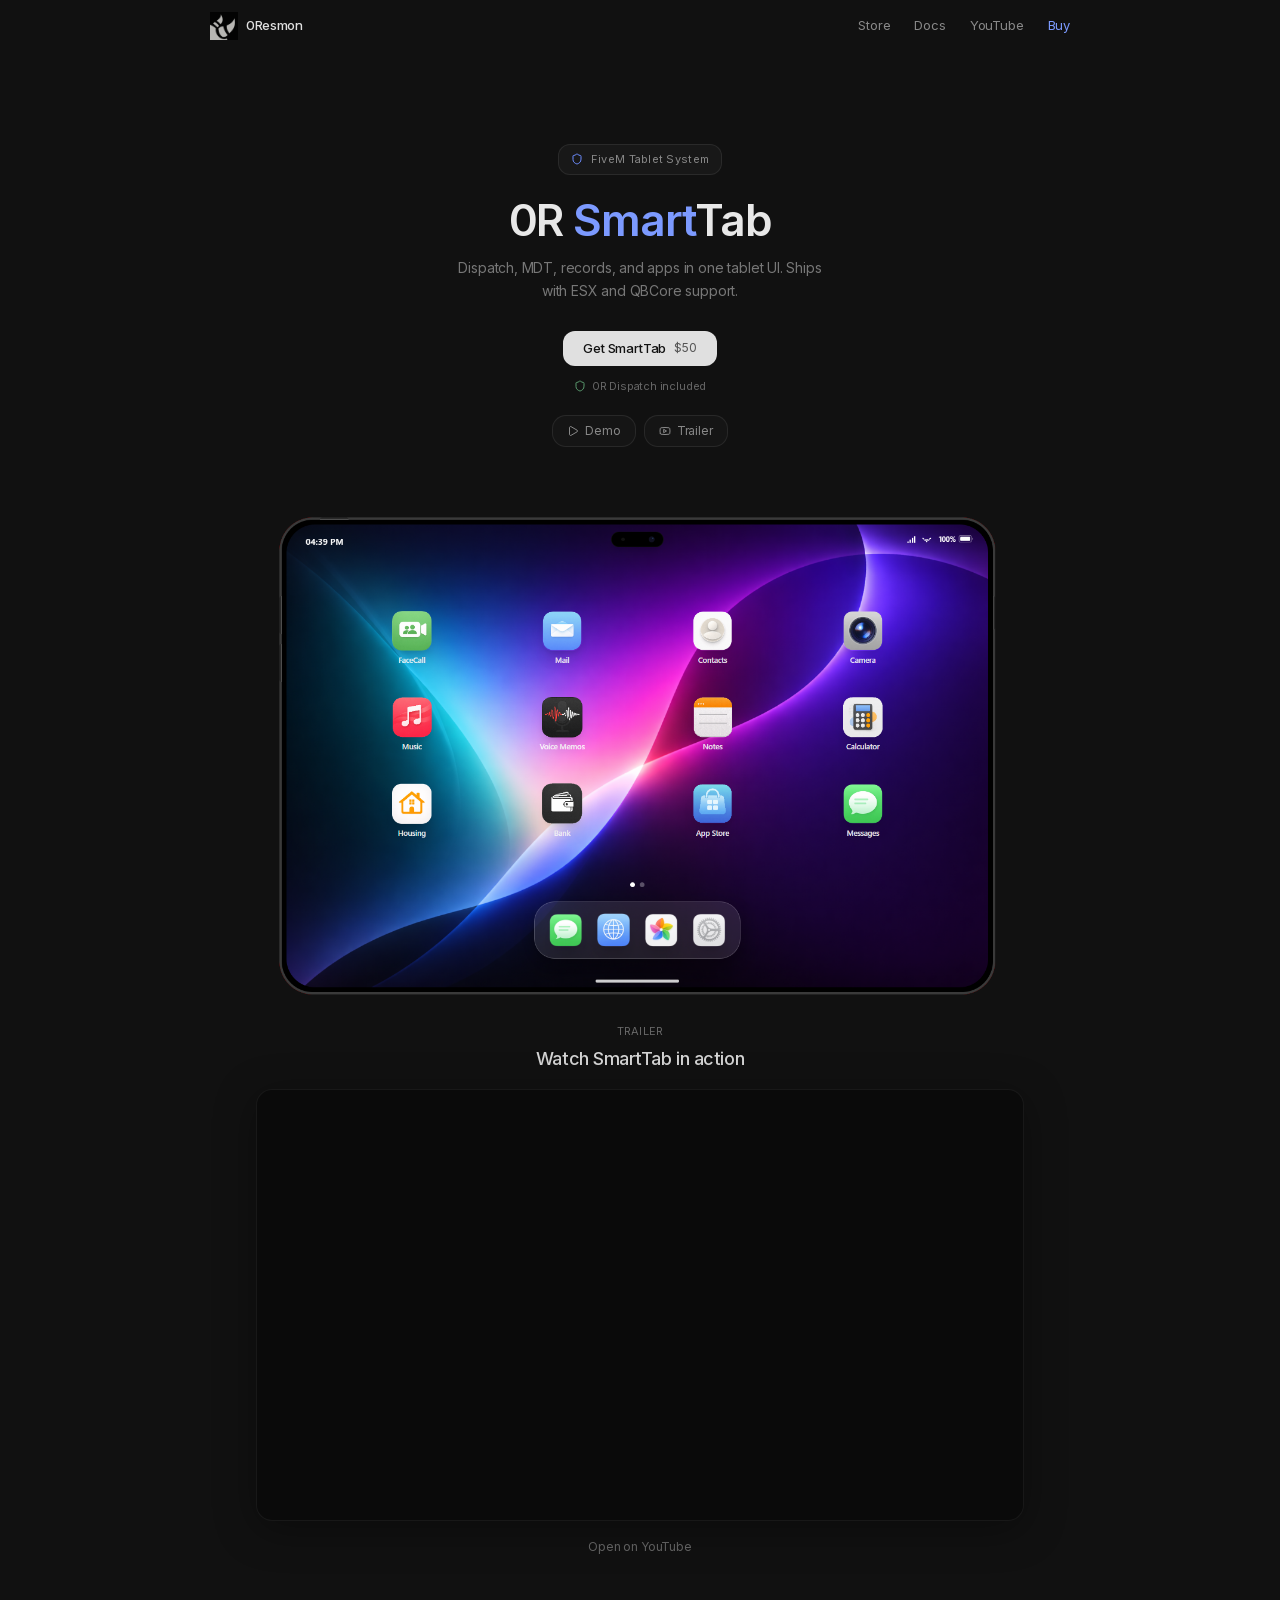
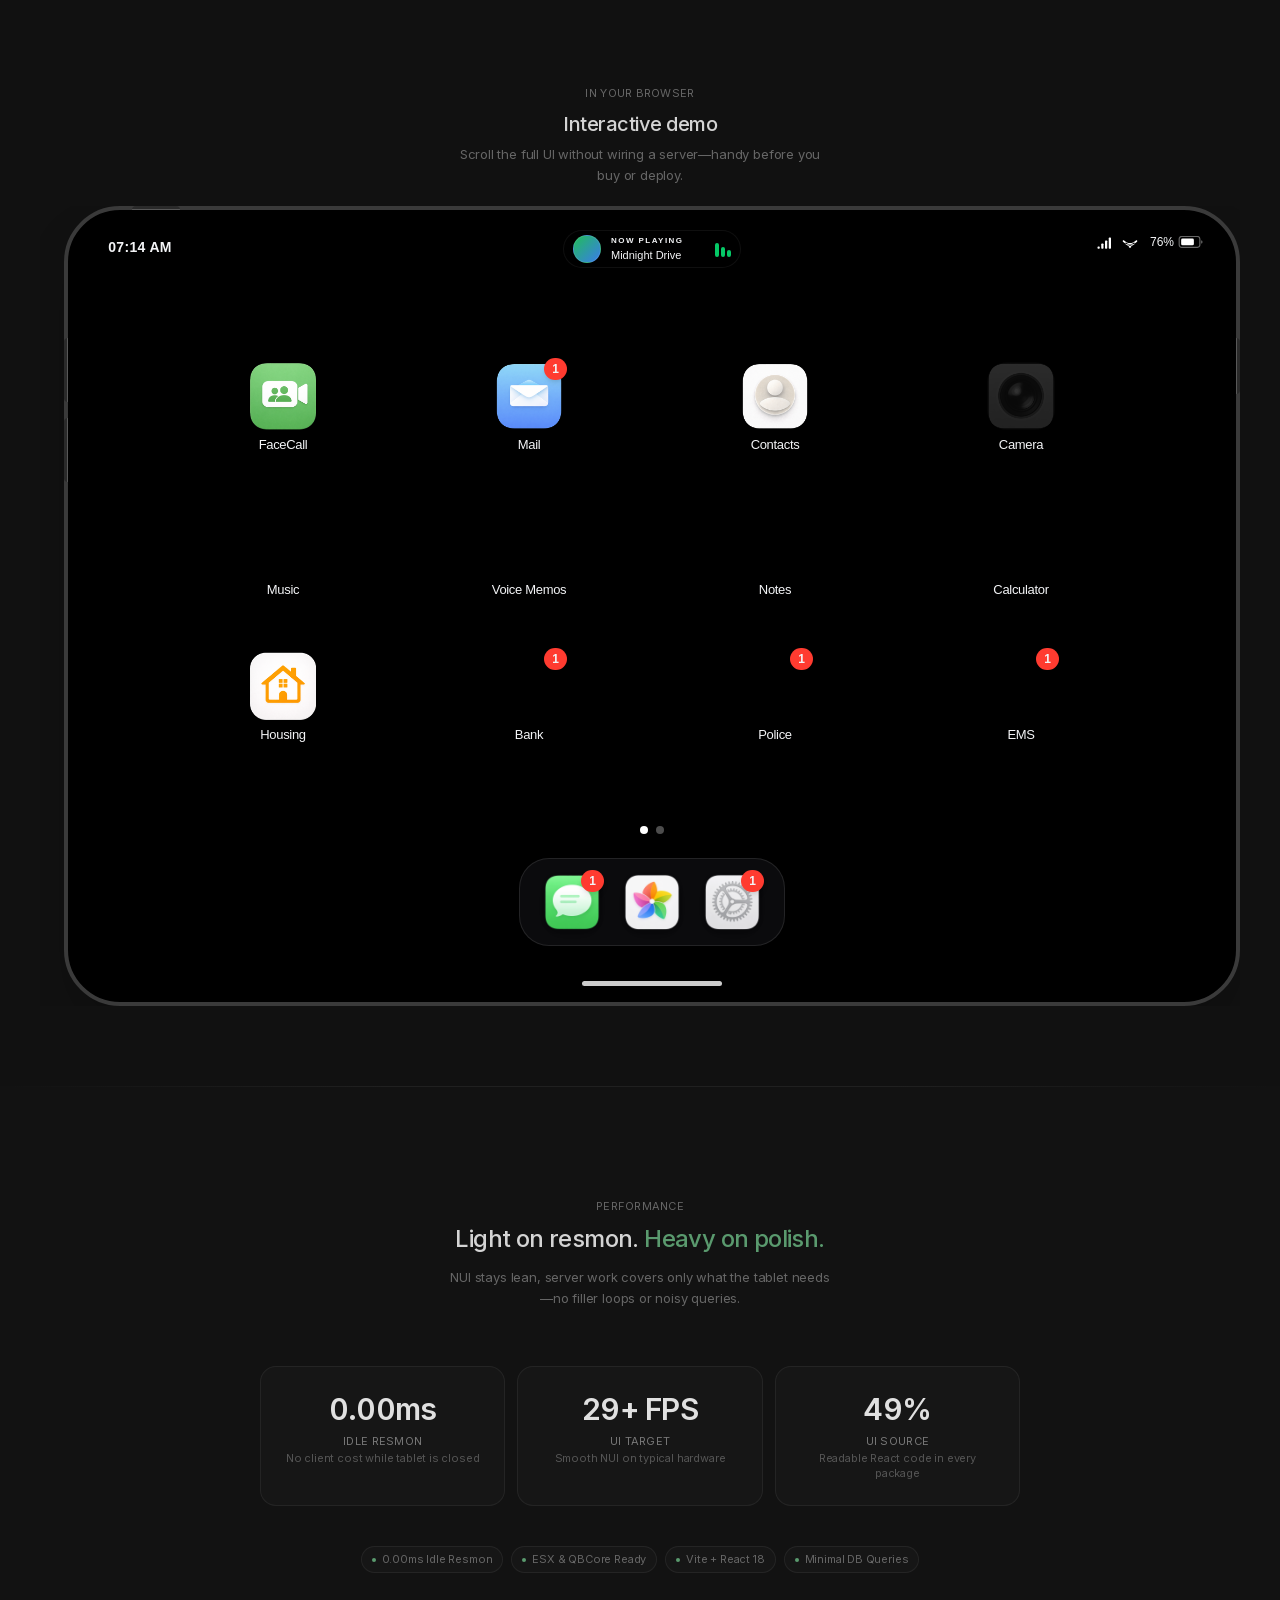
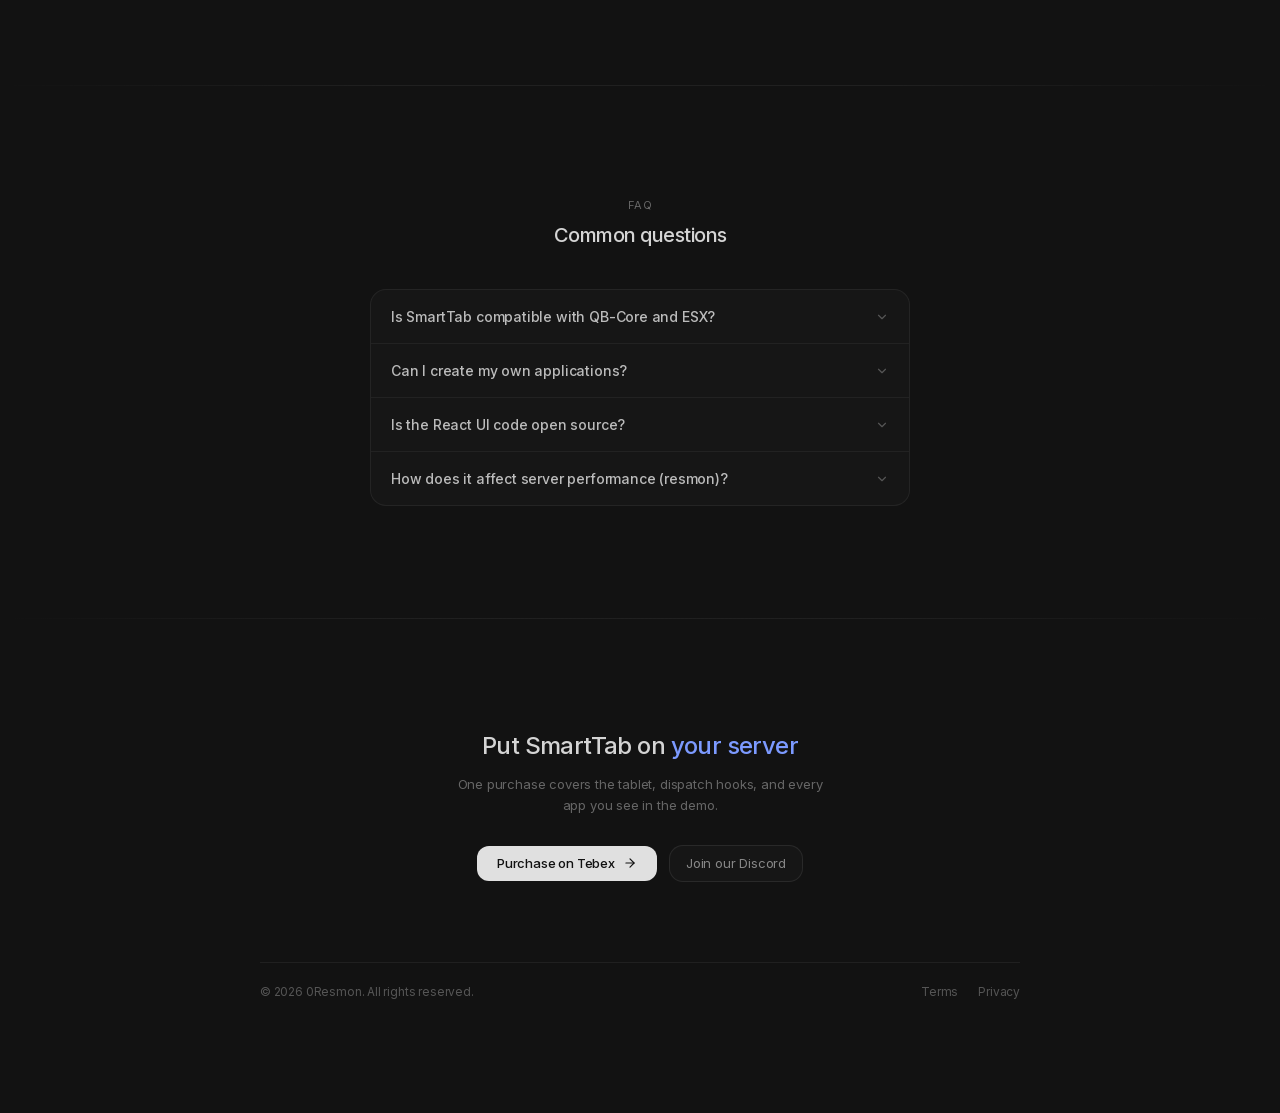
==== commit 9d947e0c: "upda2" ====
--- a/index.html
+++ b/index.html
@@ -1 +1 @@
-<!DOCTYPE html><!--bgDFVlZiA2tvH7aKE2Raj--><html lang="en" class="dark"><head><meta charSet="utf-8"/><meta name="viewport" content="width=device-width, initial-scale=1"/><link rel="preload" href="/smartpad-landingsite/_next/static/media/83afe278b6a6bb3c-s.p.3a6ba036.woff2" as="font" crossorigin="" type="font/woff2"/><link rel="preload" as="image" href="/smartpad-landingsite/logo.png"/><link rel="preload" as="image" href="/smartpad-landingsite/screenshots/home.webp"/><link rel="preload" as="image" href="/smartpad-landingsite/screenshots/police.webp"/><link rel="preload" as="image" href="/smartpad-landingsite/screenshots/bank.webp"/><link rel="preload" as="image" href="/smartpad-landingsite/screenshots/court.webp"/><link rel="preload" as="image" href="/smartpad-landingsite/screenshots/illegal.webp"/><link rel="stylesheet" href="/smartpad-landingsite/_next/static/chunks/4e20891f2fd03463.css" data-precedence="next"/><link rel="stylesheet" href="/smartpad-landingsite/_next/static/chunks/c43e8f0fddcdebd4.css" data-precedence="next"/><link rel="preload" as="script" fetchPriority="low" href="/smartpad-landingsite/_next/static/chunks/49849b1b478e6b82.js"/><script src="/smartpad-landingsite/_next/static/chunks/f2f58a7e93290fbb.js" async=""></script><script src="/smartpad-landingsite/_next/static/chunks/6660cefae5334c28.js" async=""></script><script src="/smartpad-landingsite/_next/static/chunks/turbopack-09cee16433fc974b.js" async=""></script><script src="/smartpad-landingsite/_next/static/chunks/c46651960f4cb864.js" async=""></script><script src="/smartpad-landingsite/_next/static/chunks/16e7b0b175c1077f.js" async=""></script><meta name="next-size-adjust" content=""/><title>0Resmon SmartTab | FiveM tablet &amp; dispatch</title><meta name="description" content="FiveM tablet with MDT, dispatch, and records. ESX and QBCore ready, React NUI you can edit."/><meta property="og:title" content="0Resmon SmartTab | FiveM tablet &amp; dispatch"/><meta property="og:description" content="FiveM tablet with MDT, dispatch, and records. ESX and QBCore ready."/><meta property="og:type" content="website"/><meta name="twitter:card" content="summary"/><meta name="twitter:title" content="0Resmon SmartTab | FiveM tablet &amp; dispatch"/><meta name="twitter:description" content="FiveM tablet with MDT, dispatch, and records. ESX and QBCore ready."/><script src="/smartpad-landingsite/_next/static/chunks/a6dad97d9634a72d.js" noModule=""></script></head><body class="inter_5972bc34-module__OU16Qa__className bg-[#111] text-[#e0e0e0] antialiased selection:bg-[#7c9aff]/30 selection:text-white"><div hidden=""><!--$--><!--/$--></div><div class="relative flex min-h-screen flex-col"><main class="min-h-screen bg-background"><header class="fixed top-0 left-0 right-0 z-[1000] transition-all duration-300 py-3 bg-transparent"><div class="max-w-[900px] mx-auto px-5 flex items-center justify-between"><a href="#" class="flex items-center gap-2 group"><div class="w-7 h-7 flex items-center justify-center"><img src="/smartpad-landingsite/logo.png" alt="0Resmon Logo" class="w-full h-full object-contain invert opacity-80 group-hover:opacity-100 transition-opacity duration-200"/></div><span class="text-[#e0e0e0] font-medium text-[13px] tracking-tight hidden sm:block">0Resmon</span></a><nav class="hidden md:flex items-center gap-6"><a href="https://0resmon.tebex.io/" target="_blank" rel="noopener noreferrer" class="text-[13px] text-[#888] hover:text-[#ccc] transition-colors duration-200">Store</a><a href="https://docs.0resmon.org/" target="_blank" rel="noopener noreferrer" class="text-[13px] text-[#888] hover:text-[#ccc] transition-colors duration-200">Docs</a><a href="https://youtube.com/@0resmonstudio" target="_blank" rel="noopener noreferrer" class="text-[13px] text-[#888] hover:text-[#ccc] transition-colors duration-200">YouTube</a><a href="https://0resmon.tebex.io/" target="_blank" rel="noopener noreferrer" class="text-[13px] text-[#7c9aff] hover:text-[#9db5ff] transition-colors duration-200">Buy</a></nav><button class="md:hidden text-[#888] hover:text-[#ccc] p-1.5 transition-colors duration-200"><svg xmlns="http://www.w3.org/2000/svg" width="24" height="24" viewBox="0 0 24 24" fill="none" stroke="currentColor" stroke-width="2" stroke-linecap="round" stroke-linejoin="round" class="lucide lucide-menu w-[18px] h-[18px]" aria-hidden="true"><path d="M4 5h16"></path><path d="M4 12h16"></path><path d="M4 19h16"></path></svg></button></div></header><div class="bg-[#111] relative overflow-hidden"><section class="relative min-h-screen flex flex-col items-center justify-start pt-[14vh] md:pt-[16vh] px-5 overflow-hidden"><div class="absolute top-[-10%] right-[-5%] w-[55vw] h-[55vh] bg-[#3b5bdb]/10 rounded-full blur-[160px] -z-10 pointer-events-none"></div><div class="z-30 w-full max-w-lg md:max-w-xl" style="opacity:1;transform:none"><div class="text-center flex flex-col items-center w-full"><div class="mb-5 inline-flex items-center gap-2 rounded-xl border border-white/[0.08] bg-white/[0.03] px-3 py-1.5 text-[11px] text-[#888] tracking-wide" style="opacity:0;transform:translateY(24px)"><svg xmlns="http://www.w3.org/2000/svg" width="24" height="24" viewBox="0 0 24 24" fill="none" stroke="currentColor" stroke-width="2" stroke-linecap="round" stroke-linejoin="round" class="lucide lucide-shield w-3 h-3 text-[#6c8cff]" aria-hidden="true"><path d="M20 13c0 5-3.5 7.5-7.66 8.95a1 1 0 0 1-.67-.01C7.5 20.5 4 18 4 13V6a1 1 0 0 1 1-1c2 0 4.5-1.2 6.24-2.72a1.17 1.17 0 0 1 1.52 0C14.51 3.81 17 5 19 5a1 1 0 0 1 1 1z"></path></svg>FiveM Tablet System</div><h1 class="text-3xl sm:text-4xl md:text-[44px] font-semibold tracking-tight text-[#e8e8e8] leading-[1.15]" style="opacity:0;transform:translateY(24px)">0R <span class="text-[#7c9aff]">Smart</span>Tab</h1><p class="mt-3 text-[13px] md:text-[14px] text-[#777] max-w-sm mx-auto leading-relaxed" style="opacity:0;transform:translateY(24px)">Dispatch, MDT, records, and apps in one tablet UI. Ships with ESX and QBCore support.</p><div class="mt-7 flex flex-col items-center gap-3 w-full" style="opacity:0;transform:translateY(24px)"><div class="flex flex-col sm:flex-row items-center gap-2.5"><a href="https://0resmon.tebex.io/" target="_blank" rel="noopener noreferrer" class="flex items-center gap-2 px-5 py-2 bg-[#e0e0e0] text-[#111] font-medium text-[13px] rounded-xl hover:bg-[#fff] active:scale-[0.98] transition-all duration-200">Get SmartTab<span class="text-[#555] text-[12px] font-normal">$50</span></a></div><div class="flex items-center gap-1.5 text-[11px] text-[#666]"><svg xmlns="http://www.w3.org/2000/svg" width="24" height="24" viewBox="0 0 24 24" fill="none" stroke="currentColor" stroke-width="2" stroke-linecap="round" stroke-linejoin="round" class="lucide lucide-shield w-3 h-3 text-[#5a9a6e]" aria-hidden="true"><path d="M20 13c0 5-3.5 7.5-7.66 8.95a1 1 0 0 1-.67-.01C7.5 20.5 4 18 4 13V6a1 1 0 0 1 1-1c2 0 4.5-1.2 6.24-2.72a1.17 1.17 0 0 1 1.52 0C14.51 3.81 17 5 19 5a1 1 0 0 1 1 1z"></path></svg>0R Dispatch included</div><div class="mt-2 flex items-center gap-2"><button class="flex items-center gap-1.5 px-3.5 py-1.5 text-[12px] text-[#888] hover:text-[#ccc] rounded-lg border border-white/[0.08] hover:border-white/[0.14] bg-white/[0.02] hover:bg-white/[0.04] transition-all duration-200"><svg xmlns="http://www.w3.org/2000/svg" width="24" height="24" viewBox="0 0 24 24" fill="none" stroke="currentColor" stroke-width="2" stroke-linecap="round" stroke-linejoin="round" class="lucide lucide-play w-3 h-3" aria-hidden="true"><path d="M5 5a2 2 0 0 1 3.008-1.728l11.997 6.998a2 2 0 0 1 .003 3.458l-12 7A2 2 0 0 1 5 19z"></path></svg>Demo</button><button class="flex items-center gap-1.5 px-3.5 py-1.5 text-[12px] text-[#888] hover:text-[#ccc] rounded-lg border border-white/[0.08] hover:border-white/[0.14] bg-white/[0.02] hover:bg-white/[0.04] transition-all duration-200"><svg xmlns="http://www.w3.org/2000/svg" width="24" height="24" viewBox="0 0 24 24" fill="none" stroke="currentColor" stroke-width="2" stroke-linecap="round" stroke-linejoin="round" class="lucide lucide-youtube w-3 h-3" aria-hidden="true"><path d="M2.5 17a24.12 24.12 0 0 1 0-10 2 2 0 0 1 1.4-1.4 49.56 49.56 0 0 1 16.2 0A2 2 0 0 1 21.5 7a24.12 24.12 0 0 1 0 10 2 2 0 0 1-1.4 1.4 49.55 49.55 0 0 1-16.2 0A2 2 0 0 1 2.5 17"></path><path d="m10 15 5-3-5-3z"></path></svg>Trailer</button></div></div></div></div><div class="z-20 w-[92vw] lg:w-[70vw] max-w-[1200px] aspect-video mt-10 md:mt-14 relative"><div class="w-full h-full relative flex items-center justify-center rounded-2xl overflow-hidden"><img src="/smartpad-landingsite/screenshots/home.webp" alt="SmartTab view 1" class="absolute inset-0 w-full h-full object-contain transition-opacity duration-700 ease-in-out pointer-events-none opacity-100 z-10"/><img src="/smartpad-landingsite/screenshots/police.webp" alt="SmartTab view 2" class="absolute inset-0 w-full h-full object-contain transition-opacity duration-700 ease-in-out pointer-events-none opacity-0 z-0"/><img src="/smartpad-landingsite/screenshots/bank.webp" alt="SmartTab view 3" class="absolute inset-0 w-full h-full object-contain transition-opacity duration-700 ease-in-out pointer-events-none opacity-0 z-0"/><img src="/smartpad-landingsite/screenshots/court.webp" alt="SmartTab view 4" class="absolute inset-0 w-full h-full object-contain transition-opacity duration-700 ease-in-out pointer-events-none opacity-0 z-0"/><img src="/smartpad-landingsite/screenshots/illegal.webp" alt="SmartTab view 5" class="absolute inset-0 w-full h-full object-contain transition-opacity duration-700 ease-in-out pointer-events-none opacity-0 z-0"/></div></div></section><section class="w-full relative flex flex-col items-center pt-4 pb-16 bg-[#111] px-5"><div class="w-full max-w-3xl" style="opacity:0;transform:translateY(16px)"><div class="text-center mb-4"><p class="text-[11px] text-[#666] tracking-wide mb-1.5">TRAILER</p><h2 class="text-lg font-medium text-[#d4d4d4] tracking-tight">Watch SmartTab in action</h2></div><div class="relative w-full aspect-video rounded-2xl overflow-hidden border border-white/[0.06] bg-[#0a0a0a] shadow-[0_8px_40px_rgba(0,0,0,0.35)]"><iframe src="https://www.youtube.com/embed/W0h7EQZVnVs?start=255" class="w-full h-full" title="0R SmartTab Trailer" allow="accelerometer; autoplay; clipboard-write; encrypted-media; gyroscope; picture-in-picture; web-share" referrerPolicy="strict-origin-when-cross-origin" allowFullScreen=""></iframe></div><p class="mt-3 text-center"><a href="https://www.youtube.com/watch?v=W0h7EQZVnVs&amp;t=255s" target="_blank" rel="noopener noreferrer" class="text-[12px] text-[#666] hover:text-[#aaa] transition-colors">Open on YouTube</a></p></div></section><section id="interactive-demo" class="w-full relative flex flex-col items-center pt-16 pb-20 bg-[#111] z-20 scroll-mt-20 overflow-visible"><div class="text-center w-full max-w-lg px-5 mb-5"><p class="text-[11px] text-[#666] tracking-wide mb-2">IN YOUR BROWSER</p><h2 class="text-lg md:text-xl font-medium text-[#d4d4d4] tracking-tight mb-1.5">Interactive demo</h2><p class="text-[13px] text-[#666] leading-relaxed max-w-sm mx-auto">Scroll the full UI without wiring a server—handy before you buy or deploy.</p></div><div class="w-full px-5"><div class="w-full max-w-[1200px] mx-auto"><div class="mx-auto overflow-hidden" style="width:1200px;height:800px"><div style="width:1200px;height:800px;transform:scale(1);transform-origin:top left"><iframe src="/smartpad-landingsite/demo/index.html" title="0R SmartTab Interactive Demo" width="1200" height="800" class="block border-0 bg-transparent" style="width:1200px;height:800px" allow="accelerometer; autoplay; clipboard-write; encrypted-media; gyroscope; fullscreen" allowFullScreen=""></iframe></div></div></div></div></section></div><section class="py-20 md:py-28 relative overflow-hidden"><div class="section-divider absolute top-0 left-0"></div><div class="max-w-[800px] mx-auto px-5"><div class="text-center mb-12 md:mb-14"><p class="text-[11px] text-[#666] tracking-wide mb-2" style="opacity:0;transform:translateY(10px)">PERFORMANCE</p><h2 class="text-xl md:text-2xl font-medium text-[#d4d4d4] tracking-tight leading-snug mb-3" style="opacity:0;transform:translateY(14px)">Light on resmon.<!-- --> <span class="text-[#5a9a6e]">Heavy on polish.</span></h2><p class="text-[13px] text-[#666] max-w-sm mx-auto leading-relaxed" style="opacity:0;transform:translateY(14px)">NUI stays lean, server work covers only what the tablet needs—no filler loops or noisy queries.</p></div><div class="grid md:grid-cols-3 gap-3 mb-10"><div class="rounded-2xl border border-white/[0.06] bg-white/[0.02] px-5 py-6 text-center hover:bg-white/[0.04] transition-colors duration-200" style="opacity:0;transform:translateY(20px)"><div class="text-2xl md:text-3xl font-semibold tabular-nums tracking-tight text-[#e0e0e0] mb-1.5"><span>0<!-- -->.00ms</span></div><div class="text-[11px] text-[#777] tracking-wide uppercase mb-0.5">Idle Resmon</div><div class="text-[11px] text-[#555] leading-snug">No client cost while tablet is closed</div></div><div class="rounded-2xl border border-white/[0.06] bg-white/[0.02] px-5 py-6 text-center hover:bg-white/[0.04] transition-colors duration-200" style="opacity:0;transform:translateY(20px)"><div class="text-2xl md:text-3xl font-semibold tabular-nums tracking-tight text-[#e0e0e0] mb-1.5"><span>0<!-- -->+ FPS</span></div><div class="text-[11px] text-[#777] tracking-wide uppercase mb-0.5">UI target</div><div class="text-[11px] text-[#555] leading-snug">Smooth NUI on typical hardware</div></div><div class="rounded-2xl border border-white/[0.06] bg-white/[0.02] px-5 py-6 text-center hover:bg-white/[0.04] transition-colors duration-200" style="opacity:0;transform:translateY(20px)"><div class="text-2xl md:text-3xl font-semibold tabular-nums tracking-tight text-[#e0e0e0] mb-1.5"><span>0<!-- -->%</span></div><div class="text-[11px] text-[#777] tracking-wide uppercase mb-0.5">UI source</div><div class="text-[11px] text-[#555] leading-snug">Readable React code in every package</div></div></div><div class="flex flex-wrap items-center justify-center gap-2" style="opacity:0;transform:translateY(12px)"><span class="inline-flex items-center gap-1.5 text-[11px] text-[#666] rounded-lg border border-white/[0.06] bg-white/[0.02] px-2.5 py-1"><span class="w-1 h-1 rounded-full bg-[#5a9a6e]"></span>0.00ms Idle Resmon</span><span class="inline-flex items-center gap-1.5 text-[11px] text-[#666] rounded-lg border border-white/[0.06] bg-white/[0.02] px-2.5 py-1"><span class="w-1 h-1 rounded-full bg-[#5a9a6e]"></span>ESX &amp; QBCore Ready</span><span class="inline-flex items-center gap-1.5 text-[11px] text-[#666] rounded-lg border border-white/[0.06] bg-white/[0.02] px-2.5 py-1"><span class="w-1 h-1 rounded-full bg-[#5a9a6e]"></span>Vite + React 18</span><span class="inline-flex items-center gap-1.5 text-[11px] text-[#666] rounded-lg border border-white/[0.06] bg-white/[0.02] px-2.5 py-1"><span class="w-1 h-1 rounded-full bg-[#5a9a6e]"></span>Minimal DB Queries</span></div></div></section><section class="py-20 md:py-28 relative"><div class="section-divider absolute top-0 left-0"></div><div class="max-w-[580px] mx-auto px-5"><div class="text-center mb-8 md:mb-10"><p class="text-[11px] text-[#666] tracking-wide mb-2" style="opacity:0;transform:translateY(10px)">FAQ</p><h2 class="text-lg md:text-xl font-medium text-[#d4d4d4] tracking-tight" style="opacity:0;transform:translateY(14px)">Common questions</h2></div><div class="rounded-2xl border border-white/[0.06] bg-white/[0.02] overflow-hidden"><div class="w-full" data-orientation="vertical"><div style="opacity:0;transform:translateY(10px)"><div data-state="closed" data-orientation="vertical" class="px-5 border-b border-white/[0.05]"><h3 data-orientation="vertical" data-state="closed" class="flex"><button type="button" aria-controls="radix-_R_66kavb_" aria-expanded="false" data-state="closed" data-orientation="vertical" id="radix-_R_26kavb_" class="flex flex-1 items-center justify-between [&amp;[data-state=open]&gt;svg]:rotate-180 text-left text-[13px] md:text-[14px] font-medium text-[#bbb] hover:text-[#e0e0e0] transition-colors py-4 [&amp;[data-state=open]]:text-[#e0e0e0]" data-radix-collection-item="">Is SmartTab compatible with QB-Core and ESX?<svg xmlns="http://www.w3.org/2000/svg" width="24" height="24" viewBox="0 0 24 24" fill="none" stroke="currentColor" stroke-width="2" stroke-linecap="round" stroke-linejoin="round" class="lucide lucide-chevron-down h-3.5 w-3.5 shrink-0 text-[#555] transition-transform duration-200" aria-hidden="true"><path d="m6 9 6 6 6-6"></path></svg></button></h3><div data-state="closed" id="radix-_R_66kavb_" hidden="" role="region" aria-labelledby="radix-_R_26kavb_" data-orientation="vertical" class="overflow-hidden text-sm data-[state=closed]:animate-accordion-up data-[state=open]:animate-accordion-down" style="--radix-accordion-content-height:var(--radix-collapsible-content-height);--radix-accordion-content-width:var(--radix-collapsible-content-width)"></div></div></div><div style="opacity:0;transform:translateY(10px)"><div data-state="closed" data-orientation="vertical" class="px-5 border-b border-white/[0.05]"><h3 data-orientation="vertical" data-state="closed" class="flex"><button type="button" aria-controls="radix-_R_6akavb_" aria-expanded="false" data-state="closed" data-orientation="vertical" id="radix-_R_2akavb_" class="flex flex-1 items-center justify-between [&amp;[data-state=open]&gt;svg]:rotate-180 text-left text-[13px] md:text-[14px] font-medium text-[#bbb] hover:text-[#e0e0e0] transition-colors py-4 [&amp;[data-state=open]]:text-[#e0e0e0]" data-radix-collection-item="">Can I create my own applications?<svg xmlns="http://www.w3.org/2000/svg" width="24" height="24" viewBox="0 0 24 24" fill="none" stroke="currentColor" stroke-width="2" stroke-linecap="round" stroke-linejoin="round" class="lucide lucide-chevron-down h-3.5 w-3.5 shrink-0 text-[#555] transition-transform duration-200" aria-hidden="true"><path d="m6 9 6 6 6-6"></path></svg></button></h3><div data-state="closed" id="radix-_R_6akavb_" hidden="" role="region" aria-labelledby="radix-_R_2akavb_" data-orientation="vertical" class="overflow-hidden text-sm data-[state=closed]:animate-accordion-up data-[state=open]:animate-accordion-down" style="--radix-accordion-content-height:var(--radix-collapsible-content-height);--radix-accordion-content-width:var(--radix-collapsible-content-width)"></div></div></div><div style="opacity:0;transform:translateY(10px)"><div data-state="closed" data-orientation="vertical" class="px-5 border-b border-white/[0.05]"><h3 data-orientation="vertical" data-state="closed" class="flex"><button type="button" aria-controls="radix-_R_6ekavb_" aria-expanded="false" data-state="closed" data-orientation="vertical" id="radix-_R_2ekavb_" class="flex flex-1 items-center justify-between [&amp;[data-state=open]&gt;svg]:rotate-180 text-left text-[13px] md:text-[14px] font-medium text-[#bbb] hover:text-[#e0e0e0] transition-colors py-4 [&amp;[data-state=open]]:text-[#e0e0e0]" data-radix-collection-item="">Is the React UI code open source?<svg xmlns="http://www.w3.org/2000/svg" width="24" height="24" viewBox="0 0 24 24" fill="none" stroke="currentColor" stroke-width="2" stroke-linecap="round" stroke-linejoin="round" class="lucide lucide-chevron-down h-3.5 w-3.5 shrink-0 text-[#555] transition-transform duration-200" aria-hidden="true"><path d="m6 9 6 6 6-6"></path></svg></button></h3><div data-state="closed" id="radix-_R_6ekavb_" hidden="" role="region" aria-labelledby="radix-_R_2ekavb_" data-orientation="vertical" class="overflow-hidden text-sm data-[state=closed]:animate-accordion-up data-[state=open]:animate-accordion-down" style="--radix-accordion-content-height:var(--radix-collapsible-content-height);--radix-accordion-content-width:var(--radix-collapsible-content-width)"></div></div></div><div style="opacity:0;transform:translateY(10px)"><div data-state="closed" data-orientation="vertical" class="px-5 border-b-0"><h3 data-orientation="vertical" data-state="closed" class="flex"><button type="button" aria-controls="radix-_R_6ikavb_" aria-expanded="false" data-state="closed" data-orientation="vertical" id="radix-_R_2ikavb_" class="flex flex-1 items-center justify-between [&amp;[data-state=open]&gt;svg]:rotate-180 text-left text-[13px] md:text-[14px] font-medium text-[#bbb] hover:text-[#e0e0e0] transition-colors py-4 [&amp;[data-state=open]]:text-[#e0e0e0]" data-radix-collection-item="">How does it affect server performance (resmon)?<svg xmlns="http://www.w3.org/2000/svg" width="24" height="24" viewBox="0 0 24 24" fill="none" stroke="currentColor" stroke-width="2" stroke-linecap="round" stroke-linejoin="round" class="lucide lucide-chevron-down h-3.5 w-3.5 shrink-0 text-[#555] transition-transform duration-200" aria-hidden="true"><path d="m6 9 6 6 6-6"></path></svg></button></h3><div data-state="closed" id="radix-_R_6ikavb_" hidden="" role="region" aria-labelledby="radix-_R_2ikavb_" data-orientation="vertical" class="overflow-hidden text-sm data-[state=closed]:animate-accordion-up data-[state=open]:animate-accordion-down" style="--radix-accordion-content-height:var(--radix-collapsible-content-height);--radix-accordion-content-width:var(--radix-collapsible-content-width)"></div></div></div></div></div></div></section><section class="relative py-20 md:py-28 overflow-hidden"><div class="section-divider absolute top-0 left-0"></div><div class="max-w-[800px] mx-auto px-5 text-center relative z-10"><h2 class="text-xl md:text-2xl font-medium text-[#d4d4d4] tracking-tight mb-3" style="opacity:0;transform:translateY(18px)">Put SmartTab on<!-- --> <span class="text-[#7c9aff]">your server</span></h2><p class="text-[13px] text-[#666] max-w-sm mx-auto mb-7 leading-relaxed" style="opacity:0;transform:translateY(14px)">One purchase covers the tablet, dispatch hooks, and every app you see in the demo.</p><div class="flex flex-col sm:flex-row items-center justify-center gap-3" style="opacity:0;transform:translateY(14px)"><a href="https://0resmon.tebex.io/" target="_blank" rel="noopener noreferrer" class="inline-flex items-center gap-2 px-5 py-2 bg-[#e0e0e0] text-[#111] font-medium text-[13px] rounded-xl hover:bg-[#fff] active:scale-[0.98] transition-all duration-200">Purchase on Tebex<svg xmlns="http://www.w3.org/2000/svg" width="24" height="24" viewBox="0 0 24 24" fill="none" stroke="currentColor" stroke-width="2" stroke-linecap="round" stroke-linejoin="round" class="lucide lucide-arrow-right w-3.5 h-3.5" aria-hidden="true"><path d="M5 12h14"></path><path d="m12 5 7 7-7 7"></path></svg></a><a href="#" class="inline-flex items-center gap-1.5 px-4 py-2 text-[13px] text-[#888] hover:text-[#ccc] rounded-lg border border-white/[0.08] hover:border-white/[0.14] bg-white/[0.02] hover:bg-white/[0.04] transition-all duration-200">Join our Discord</a></div><div class="mt-20 pt-5 border-t border-white/[0.06]"><div class="flex flex-col sm:flex-row justify-between items-center gap-3 text-[12px] text-[#555]"><p>© 2026 0Resmon. All rights reserved.</p><div class="flex gap-5"><a href="#" class="hover:text-[#888] transition-colors duration-200">Terms</a><a href="#" class="hover:text-[#888] transition-colors duration-200">Privacy</a></div></div></div></div></section></main><!--$--><!--/$--></div><script src="/smartpad-landingsite/_next/static/chunks/49849b1b478e6b82.js" id="_R_" async=""></script><script>(self.__next_f=self.__next_f||[]).push([0])</script><script>self.__next_f.push([1,"1:\"$Sreact.fragment\"\n2:I[39756,[\"/smartpad-landingsite/_next/static/chunks/c46651960f4cb864.js\"],\"default\"]\n3:I[37457,[\"/smartpad-landingsite/_next/static/chunks/c46651960f4cb864.js\"],\"default\"]\n4:I[5519,[\"/smartpad-landingsite/_next/static/chunks/16e7b0b175c1077f.js\"],\"Navbar\"]\n5:I[13120,[\"/smartpad-landingsite/_next/static/chunks/16e7b0b175c1077f.js\"],\"CoreExperience\"]\n6:I[21048,[\"/smartpad-landingsite/_next/static/chunks/16e7b0b175c1077f.js\"],\"Performance\"]\n7:I[59830,[\"/smartpad-landingsite/_next/static/chunks/16e7b0b175c1077f.js\"],\"FAQ\"]\n8:I[29673,[\"/smartpad-landingsite/_next/static/chunks/16e7b0b175c1077f.js\"],\"CTA\"]\n9:I[97367,[\"/smartpad-landingsite/_next/static/chunks/c46651960f4cb864.js\"],\"OutletBoundary\"]\na:\"$Sreact.suspense\"\nc:I[97367,[\"/smartpad-landingsite/_next/static/chunks/c46651960f4cb864.js\"],\"ViewportBoundary\"]\ne:I[97367,[\"/smartpad-landingsite/_next/static/chunks/c46651960f4cb864.js\"],\"MetadataBoundary\"]\n10:I[68027,[\"/smartpad-landingsite/_next/static/chunks/c46651960f4cb864.js\"],\"default\"]\n:HL[\"/smartpad-landingsite/_next/static/chunks/4e20891f2fd03463.css\",\"style\"]\n:HL[\"/smartpad-landingsite/_next/static/chunks/c43e8f0fddcdebd4.css\",\"style\"]\n:HL[\"/smartpad-landingsite/_next/static/media/83afe278b6a6bb3c-s.p.3a6ba036.woff2\",\"font\",{\"crossOrigin\":\"\",\"type\":\"font/woff2\"}]\n"])</script><script>self.__next_f.push([1,"0:{\"P\":null,\"b\":\"bgDFVlZiA2tvH7aKE2Raj\",\"c\":[\"\",\"\"],\"q\":\"\",\"i\":false,\"f\":[[[\"\",{\"children\":[\"__PAGE__\",{}]},\"$undefined\",\"$undefined\",true],[[\"$\",\"$1\",\"c\",{\"children\":[[[\"$\",\"link\",\"0\",{\"rel\":\"stylesheet\",\"href\":\"/smartpad-landingsite/_next/static/chunks/4e20891f2fd03463.css\",\"precedence\":\"next\",\"crossOrigin\":\"$undefined\",\"nonce\":\"$undefined\"}],[\"$\",\"link\",\"1\",{\"rel\":\"stylesheet\",\"href\":\"/smartpad-landingsite/_next/static/chunks/c43e8f0fddcdebd4.css\",\"precedence\":\"next\",\"crossOrigin\":\"$undefined\",\"nonce\":\"$undefined\"}]],[\"$\",\"html\",null,{\"lang\":\"en\",\"className\":\"dark\",\"children\":[\"$\",\"body\",null,{\"className\":\"inter_5972bc34-module__OU16Qa__className bg-[#111] text-[#e0e0e0] antialiased selection:bg-[#7c9aff]/30 selection:text-white\",\"children\":[\"$\",\"div\",null,{\"className\":\"relative flex min-h-screen flex-col\",\"children\":[\"$\",\"$L2\",null,{\"parallelRouterKey\":\"children\",\"error\":\"$undefined\",\"errorStyles\":\"$undefined\",\"errorScripts\":\"$undefined\",\"template\":[\"$\",\"$L3\",null,{}],\"templateStyles\":\"$undefined\",\"templateScripts\":\"$undefined\",\"notFound\":[[[\"$\",\"title\",null,{\"children\":\"404: This page could not be found.\"}],[\"$\",\"div\",null,{\"style\":{\"fontFamily\":\"system-ui,\\\"Segoe UI\\\",Roboto,Helvetica,Arial,sans-serif,\\\"Apple Color Emoji\\\",\\\"Segoe UI Emoji\\\"\",\"height\":\"100vh\",\"textAlign\":\"center\",\"display\":\"flex\",\"flexDirection\":\"column\",\"alignItems\":\"center\",\"justifyContent\":\"center\"},\"children\":[\"$\",\"div\",null,{\"children\":[[\"$\",\"style\",null,{\"dangerouslySetInnerHTML\":{\"__html\":\"body{color:#000;background:#fff;margin:0}.next-error-h1{border-right:1px solid rgba(0,0,0,.3)}@media (prefers-color-scheme:dark){body{color:#fff;background:#000}.next-error-h1{border-right:1px solid rgba(255,255,255,.3)}}\"}}],[\"$\",\"h1\",null,{\"className\":\"next-error-h1\",\"style\":{\"display\":\"inline-block\",\"margin\":\"0 20px 0 0\",\"padding\":\"0 23px 0 0\",\"fontSize\":24,\"fontWeight\":500,\"verticalAlign\":\"top\",\"lineHeight\":\"49px\"},\"children\":404}],[\"$\",\"div\",null,{\"style\":{\"display\":\"inline-block\"},\"children\":[\"$\",\"h2\",null,{\"style\":{\"fontSize\":14,\"fontWeight\":400,\"lineHeight\":\"49px\",\"margin\":0},\"children\":\"This page could not be found.\"}]}]]}]}]],[]],\"forbidden\":\"$undefined\",\"unauthorized\":\"$undefined\"}]}]}]}]]}],{\"children\":[[\"$\",\"$1\",\"c\",{\"children\":[[\"$\",\"main\",null,{\"className\":\"min-h-screen bg-background\",\"children\":[[\"$\",\"$L4\",null,{}],[\"$\",\"$L5\",null,{}],[\"$\",\"$L6\",null,{}],[\"$\",\"$L7\",null,{}],[\"$\",\"$L8\",null,{}]]}],[[\"$\",\"script\",\"script-0\",{\"src\":\"/smartpad-landingsite/_next/static/chunks/16e7b0b175c1077f.js\",\"async\":true,\"nonce\":\"$undefined\"}]],[\"$\",\"$L9\",null,{\"children\":[\"$\",\"$a\",null,{\"name\":\"Next.MetadataOutlet\",\"children\":\"$@b\"}]}]]}],{},null,false,false]},null,false,false],[\"$\",\"$1\",\"h\",{\"children\":[null,[\"$\",\"$Lc\",null,{\"children\":\"$Ld\"}],[\"$\",\"div\",null,{\"hidden\":true,\"children\":[\"$\",\"$Le\",null,{\"children\":[\"$\",\"$a\",null,{\"name\":\"Next.Metadata\",\"children\":\"$Lf\"}]}]}],[\"$\",\"meta\",null,{\"name\":\"next-size-adjust\",\"content\":\"\"}]]}],false]],\"m\":\"$undefined\",\"G\":[\"$10\",[]],\"S\":true}\n"])</script><script>self.__next_f.push([1,"d:[[\"$\",\"meta\",\"0\",{\"charSet\":\"utf-8\"}],[\"$\",\"meta\",\"1\",{\"name\":\"viewport\",\"content\":\"width=device-width, initial-scale=1\"}]]\n"])</script><script>self.__next_f.push([1,"b:null\nf:[[\"$\",\"title\",\"0\",{\"children\":\"0Resmon SmartTab | FiveM tablet \u0026 dispatch\"}],[\"$\",\"meta\",\"1\",{\"name\":\"description\",\"content\":\"FiveM tablet with MDT, dispatch, and records. ESX and QBCore ready, React NUI you can edit.\"}],[\"$\",\"meta\",\"2\",{\"property\":\"og:title\",\"content\":\"0Resmon SmartTab | FiveM tablet \u0026 dispatch\"}],[\"$\",\"meta\",\"3\",{\"property\":\"og:description\",\"content\":\"FiveM tablet with MDT, dispatch, and records. ESX and QBCore ready.\"}],[\"$\",\"meta\",\"4\",{\"property\":\"og:type\",\"content\":\"website\"}],[\"$\",\"meta\",\"5\",{\"name\":\"twitter:card\",\"content\":\"summary\"}],[\"$\",\"meta\",\"6\",{\"name\":\"twitter:title\",\"content\":\"0Resmon SmartTab | FiveM tablet \u0026 dispatch\"}],[\"$\",\"meta\",\"7\",{\"name\":\"twitter:description\",\"content\":\"FiveM tablet with MDT, dispatch, and records. ESX and QBCore ready.\"}]]\n"])</script></body></html>+<!DOCTYPE html><!--sgATMmxT0eTeeNh9u1Tb3--><html lang="en" class="dark"><head><meta charSet="utf-8"/><meta name="viewport" content="width=device-width, initial-scale=1"/><link rel="preload" href="/_next/static/media/83afe278b6a6bb3c-s.p.3a6ba036.woff2" as="font" crossorigin="" type="font/woff2"/><link rel="preload" as="image" href="/logo.png"/><link rel="preload" as="image" href="/screenshots/home.webp"/><link rel="preload" as="image" href="/screenshots/police.webp"/><link rel="preload" as="image" href="/screenshots/bank.webp"/><link rel="preload" as="image" href="/screenshots/court.webp"/><link rel="preload" as="image" href="/screenshots/illegal.webp"/><link rel="stylesheet" href="/_next/static/chunks/4e20891f2fd03463.css" data-precedence="next"/><link rel="stylesheet" href="/_next/static/chunks/c43e8f0fddcdebd4.css" data-precedence="next"/><link rel="preload" as="script" fetchPriority="low" href="/_next/static/chunks/49849b1b478e6b82.js"/><script src="/_next/static/chunks/f2f58a7e93290fbb.js" async=""></script><script src="/_next/static/chunks/b7088e3518ab40c4.js" async=""></script><script src="/_next/static/chunks/turbopack-ead2077959526d5f.js" async=""></script><script src="/_next/static/chunks/c46651960f4cb864.js" async=""></script><script src="/_next/static/chunks/aee7b2db58ade1b4.js" async=""></script><meta name="next-size-adjust" content=""/><title>0Resmon SmartTab | FiveM tablet &amp; dispatch</title><meta name="description" content="FiveM tablet with MDT, dispatch, and records. ESX and QBCore ready, React NUI you can edit."/><meta property="og:title" content="0Resmon SmartTab | FiveM tablet &amp; dispatch"/><meta property="og:description" content="FiveM tablet with MDT, dispatch, and records. ESX and QBCore ready."/><meta property="og:type" content="website"/><meta name="twitter:card" content="summary"/><meta name="twitter:title" content="0Resmon SmartTab | FiveM tablet &amp; dispatch"/><meta name="twitter:description" content="FiveM tablet with MDT, dispatch, and records. ESX and QBCore ready."/><script src="/_next/static/chunks/a6dad97d9634a72d.js" noModule=""></script></head><body class="inter_5972bc34-module__OU16Qa__className bg-[#111] text-[#e0e0e0] antialiased selection:bg-[#7c9aff]/30 selection:text-white"><div hidden=""><!--$--><!--/$--></div><div class="relative flex min-h-screen flex-col"><main class="min-h-screen bg-background"><header class="fixed top-0 left-0 right-0 z-[1000] transition-all duration-300 py-3 bg-transparent"><div class="max-w-[900px] mx-auto px-5 flex items-center justify-between"><a href="#" class="flex items-center gap-2 group"><div class="w-7 h-7 flex items-center justify-center"><img src="/logo.png" alt="0Resmon Logo" class="w-full h-full object-contain invert opacity-80 group-hover:opacity-100 transition-opacity duration-200"/></div><span class="text-[#e0e0e0] font-medium text-[13px] tracking-tight hidden sm:block">0Resmon</span></a><nav class="hidden md:flex items-center gap-6"><a href="https://0resmon.tebex.io/" target="_blank" rel="noopener noreferrer" class="text-[13px] text-[#888] hover:text-[#ccc] transition-colors duration-200">Store</a><a href="https://docs.0resmon.org/" target="_blank" rel="noopener noreferrer" class="text-[13px] text-[#888] hover:text-[#ccc] transition-colors duration-200">Docs</a><a href="https://youtube.com/@0resmonstudio" target="_blank" rel="noopener noreferrer" class="text-[13px] text-[#888] hover:text-[#ccc] transition-colors duration-200">YouTube</a><a href="https://0resmon.tebex.io/" target="_blank" rel="noopener noreferrer" class="text-[13px] text-[#7c9aff] hover:text-[#9db5ff] transition-colors duration-200">Buy</a></nav><button class="md:hidden text-[#888] hover:text-[#ccc] p-1.5 transition-colors duration-200"><svg xmlns="http://www.w3.org/2000/svg" width="24" height="24" viewBox="0 0 24 24" fill="none" stroke="currentColor" stroke-width="2" stroke-linecap="round" stroke-linejoin="round" class="lucide lucide-menu w-[18px] h-[18px]" aria-hidden="true"><path d="M4 5h16"></path><path d="M4 12h16"></path><path d="M4 19h16"></path></svg></button></div></header><div class="bg-[#111] relative overflow-hidden"><section class="relative min-h-screen flex flex-col items-center justify-start pt-[14vh] md:pt-[16vh] px-5 overflow-hidden"><div class="absolute top-[-10%] right-[-5%] w-[55vw] h-[55vh] bg-[#3b5bdb]/10 rounded-full blur-[160px] -z-10 pointer-events-none"></div><div class="z-30 w-full max-w-lg md:max-w-xl" style="opacity:1;transform:none"><div class="text-center flex flex-col items-center w-full"><div class="mb-5 inline-flex items-center gap-2 rounded-xl border border-white/[0.08] bg-white/[0.03] px-3 py-1.5 text-[11px] text-[#888] tracking-wide" style="opacity:0;transform:translateY(24px)"><svg xmlns="http://www.w3.org/2000/svg" width="24" height="24" viewBox="0 0 24 24" fill="none" stroke="currentColor" stroke-width="2" stroke-linecap="round" stroke-linejoin="round" class="lucide lucide-shield w-3 h-3 text-[#6c8cff]" aria-hidden="true"><path d="M20 13c0 5-3.5 7.5-7.66 8.95a1 1 0 0 1-.67-.01C7.5 20.5 4 18 4 13V6a1 1 0 0 1 1-1c2 0 4.5-1.2 6.24-2.72a1.17 1.17 0 0 1 1.52 0C14.51 3.81 17 5 19 5a1 1 0 0 1 1 1z"></path></svg>FiveM Tablet System</div><h1 class="text-3xl sm:text-4xl md:text-[44px] font-semibold tracking-tight text-[#e8e8e8] leading-[1.15]" style="opacity:0;transform:translateY(24px)">0R <span class="text-[#7c9aff]">Smart</span>Tab</h1><p class="mt-3 text-[13px] md:text-[14px] text-[#777] max-w-sm mx-auto leading-relaxed" style="opacity:0;transform:translateY(24px)">Dispatch, MDT, records, and apps in one tablet UI. Ships with ESX and QBCore support.</p><div class="mt-7 flex flex-col items-center gap-3 w-full" style="opacity:0;transform:translateY(24px)"><div class="flex flex-col sm:flex-row items-center gap-2.5"><a href="https://0resmon.tebex.io/" target="_blank" rel="noopener noreferrer" class="flex items-center gap-2 px-5 py-2 bg-[#e0e0e0] text-[#111] font-medium text-[13px] rounded-xl hover:bg-[#fff] active:scale-[0.98] transition-all duration-200">Get SmartTab<span class="text-[#555] text-[12px] font-normal">$50</span></a></div><div class="flex items-center gap-1.5 text-[11px] text-[#666]"><svg xmlns="http://www.w3.org/2000/svg" width="24" height="24" viewBox="0 0 24 24" fill="none" stroke="currentColor" stroke-width="2" stroke-linecap="round" stroke-linejoin="round" class="lucide lucide-shield w-3 h-3 text-[#5a9a6e]" aria-hidden="true"><path d="M20 13c0 5-3.5 7.5-7.66 8.95a1 1 0 0 1-.67-.01C7.5 20.5 4 18 4 13V6a1 1 0 0 1 1-1c2 0 4.5-1.2 6.24-2.72a1.17 1.17 0 0 1 1.52 0C14.51 3.81 17 5 19 5a1 1 0 0 1 1 1z"></path></svg>0R Dispatch included</div><div class="mt-2 flex items-center gap-2"><button class="flex items-center gap-1.5 px-3.5 py-1.5 text-[12px] text-[#888] hover:text-[#ccc] rounded-lg border border-white/[0.08] hover:border-white/[0.14] bg-white/[0.02] hover:bg-white/[0.04] transition-all duration-200"><svg xmlns="http://www.w3.org/2000/svg" width="24" height="24" viewBox="0 0 24 24" fill="none" stroke="currentColor" stroke-width="2" stroke-linecap="round" stroke-linejoin="round" class="lucide lucide-play w-3 h-3" aria-hidden="true"><path d="M5 5a2 2 0 0 1 3.008-1.728l11.997 6.998a2 2 0 0 1 .003 3.458l-12 7A2 2 0 0 1 5 19z"></path></svg>Demo</button><button class="flex items-center gap-1.5 px-3.5 py-1.5 text-[12px] text-[#888] hover:text-[#ccc] rounded-lg border border-white/[0.08] hover:border-white/[0.14] bg-white/[0.02] hover:bg-white/[0.04] transition-all duration-200"><svg xmlns="http://www.w3.org/2000/svg" width="24" height="24" viewBox="0 0 24 24" fill="none" stroke="currentColor" stroke-width="2" stroke-linecap="round" stroke-linejoin="round" class="lucide lucide-youtube w-3 h-3" aria-hidden="true"><path d="M2.5 17a24.12 24.12 0 0 1 0-10 2 2 0 0 1 1.4-1.4 49.56 49.56 0 0 1 16.2 0A2 2 0 0 1 21.5 7a24.12 24.12 0 0 1 0 10 2 2 0 0 1-1.4 1.4 49.55 49.55 0 0 1-16.2 0A2 2 0 0 1 2.5 17"></path><path d="m10 15 5-3-5-3z"></path></svg>Trailer</button></div></div></div></div><div class="z-20 w-[92vw] lg:w-[70vw] max-w-[1200px] aspect-video mt-10 md:mt-14 relative"><div class="w-full h-full relative flex items-center justify-center rounded-2xl overflow-hidden"><img src="/screenshots/home.webp" alt="SmartTab view 1" class="absolute inset-0 w-full h-full object-contain transition-opacity duration-700 ease-in-out pointer-events-none opacity-100 z-10"/><img src="/screenshots/police.webp" alt="SmartTab view 2" class="absolute inset-0 w-full h-full object-contain transition-opacity duration-700 ease-in-out pointer-events-none opacity-0 z-0"/><img src="/screenshots/bank.webp" alt="SmartTab view 3" class="absolute inset-0 w-full h-full object-contain transition-opacity duration-700 ease-in-out pointer-events-none opacity-0 z-0"/><img src="/screenshots/court.webp" alt="SmartTab view 4" class="absolute inset-0 w-full h-full object-contain transition-opacity duration-700 ease-in-out pointer-events-none opacity-0 z-0"/><img src="/screenshots/illegal.webp" alt="SmartTab view 5" class="absolute inset-0 w-full h-full object-contain transition-opacity duration-700 ease-in-out pointer-events-none opacity-0 z-0"/></div></div></section><section class="w-full relative flex flex-col items-center pt-4 pb-16 bg-[#111] px-5"><div class="w-full max-w-3xl" style="opacity:0;transform:translateY(16px)"><div class="text-center mb-4"><p class="text-[11px] text-[#666] tracking-wide mb-1.5">TRAILER</p><h2 class="text-lg font-medium text-[#d4d4d4] tracking-tight">Watch SmartTab in action</h2></div><div class="relative w-full aspect-video rounded-2xl overflow-hidden border border-white/[0.06] bg-[#0a0a0a] shadow-[0_8px_40px_rgba(0,0,0,0.35)]"><iframe src="https://www.youtube.com/embed/W0h7EQZVnVs?start=255" class="w-full h-full" title="0R SmartTab Trailer" allow="accelerometer; autoplay; clipboard-write; encrypted-media; gyroscope; picture-in-picture; web-share" referrerPolicy="strict-origin-when-cross-origin" allowFullScreen=""></iframe></div><p class="mt-3 text-center"><a href="https://www.youtube.com/watch?v=W0h7EQZVnVs&amp;t=255s" target="_blank" rel="noopener noreferrer" class="text-[12px] text-[#666] hover:text-[#aaa] transition-colors">Open on YouTube</a></p></div></section><section id="interactive-demo" class="w-full relative flex flex-col items-center pt-16 pb-20 bg-[#111] z-20 scroll-mt-20 overflow-visible"><div class="text-center w-full max-w-lg px-5 mb-5"><p class="text-[11px] text-[#666] tracking-wide mb-2">IN YOUR BROWSER</p><h2 class="text-lg md:text-xl font-medium text-[#d4d4d4] tracking-tight mb-1.5">Interactive demo</h2><p class="text-[13px] text-[#666] leading-relaxed max-w-sm mx-auto">Scroll the full UI without wiring a server—handy before you buy or deploy.</p></div><div class="w-full px-5"><div class="w-full max-w-[1200px] mx-auto"><div class="mx-auto overflow-hidden" style="width:1200px;height:800px"><div style="width:1200px;height:800px;transform:scale(1);transform-origin:top left"><iframe src="/demo/index.html" title="0R SmartTab Interactive Demo" width="1200" height="800" class="block border-0 bg-transparent" style="width:1200px;height:800px" allow="accelerometer; autoplay; clipboard-write; encrypted-media; gyroscope; fullscreen" allowFullScreen=""></iframe></div></div></div></div></section></div><section class="py-20 md:py-28 relative overflow-hidden"><div class="section-divider absolute top-0 left-0"></div><div class="max-w-[800px] mx-auto px-5"><div class="text-center mb-12 md:mb-14"><p class="text-[11px] text-[#666] tracking-wide mb-2" style="opacity:0;transform:translateY(10px)">PERFORMANCE</p><h2 class="text-xl md:text-2xl font-medium text-[#d4d4d4] tracking-tight leading-snug mb-3" style="opacity:0;transform:translateY(14px)">Light on resmon.<!-- --> <span class="text-[#5a9a6e]">Heavy on polish.</span></h2><p class="text-[13px] text-[#666] max-w-sm mx-auto leading-relaxed" style="opacity:0;transform:translateY(14px)">NUI stays lean, server work covers only what the tablet needs—no filler loops or noisy queries.</p></div><div class="grid md:grid-cols-3 gap-3 mb-10"><div class="rounded-2xl border border-white/[0.06] bg-white/[0.02] px-5 py-6 text-center hover:bg-white/[0.04] transition-colors duration-200" style="opacity:0;transform:translateY(20px)"><div class="text-2xl md:text-3xl font-semibold tabular-nums tracking-tight text-[#e0e0e0] mb-1.5"><span>0<!-- -->.00ms</span></div><div class="text-[11px] text-[#777] tracking-wide uppercase mb-0.5">Idle Resmon</div><div class="text-[11px] text-[#555] leading-snug">No client cost while tablet is closed</div></div><div class="rounded-2xl border border-white/[0.06] bg-white/[0.02] px-5 py-6 text-center hover:bg-white/[0.04] transition-colors duration-200" style="opacity:0;transform:translateY(20px)"><div class="text-2xl md:text-3xl font-semibold tabular-nums tracking-tight text-[#e0e0e0] mb-1.5"><span>0<!-- -->+ FPS</span></div><div class="text-[11px] text-[#777] tracking-wide uppercase mb-0.5">UI target</div><div class="text-[11px] text-[#555] leading-snug">Smooth NUI on typical hardware</div></div><div class="rounded-2xl border border-white/[0.06] bg-white/[0.02] px-5 py-6 text-center hover:bg-white/[0.04] transition-colors duration-200" style="opacity:0;transform:translateY(20px)"><div class="text-2xl md:text-3xl font-semibold tabular-nums tracking-tight text-[#e0e0e0] mb-1.5"><span>0<!-- -->%</span></div><div class="text-[11px] text-[#777] tracking-wide uppercase mb-0.5">UI source</div><div class="text-[11px] text-[#555] leading-snug">Readable React code in every package</div></div></div><div class="flex flex-wrap items-center justify-center gap-2" style="opacity:0;transform:translateY(12px)"><span class="inline-flex items-center gap-1.5 text-[11px] text-[#666] rounded-lg border border-white/[0.06] bg-white/[0.02] px-2.5 py-1"><span class="w-1 h-1 rounded-full bg-[#5a9a6e]"></span>0.00ms Idle Resmon</span><span class="inline-flex items-center gap-1.5 text-[11px] text-[#666] rounded-lg border border-white/[0.06] bg-white/[0.02] px-2.5 py-1"><span class="w-1 h-1 rounded-full bg-[#5a9a6e]"></span>ESX &amp; QBCore Ready</span><span class="inline-flex items-center gap-1.5 text-[11px] text-[#666] rounded-lg border border-white/[0.06] bg-white/[0.02] px-2.5 py-1"><span class="w-1 h-1 rounded-full bg-[#5a9a6e]"></span>Vite + React 18</span><span class="inline-flex items-center gap-1.5 text-[11px] text-[#666] rounded-lg border border-white/[0.06] bg-white/[0.02] px-2.5 py-1"><span class="w-1 h-1 rounded-full bg-[#5a9a6e]"></span>Minimal DB Queries</span></div></div></section><section class="py-20 md:py-28 relative"><div class="section-divider absolute top-0 left-0"></div><div class="max-w-[580px] mx-auto px-5"><div class="text-center mb-8 md:mb-10"><p class="text-[11px] text-[#666] tracking-wide mb-2" style="opacity:0;transform:translateY(10px)">FAQ</p><h2 class="text-lg md:text-xl font-medium text-[#d4d4d4] tracking-tight" style="opacity:0;transform:translateY(14px)">Common questions</h2></div><div class="rounded-2xl border border-white/[0.06] bg-white/[0.02] overflow-hidden"><div class="w-full" data-orientation="vertical"><div style="opacity:0;transform:translateY(10px)"><div data-state="closed" data-orientation="vertical" class="px-5 border-b border-white/[0.05]"><h3 data-orientation="vertical" data-state="closed" class="flex"><button type="button" aria-controls="radix-_R_66kavb_" aria-expanded="false" data-state="closed" data-orientation="vertical" id="radix-_R_26kavb_" class="flex flex-1 items-center justify-between [&amp;[data-state=open]&gt;svg]:rotate-180 text-left text-[13px] md:text-[14px] font-medium text-[#bbb] hover:text-[#e0e0e0] transition-colors py-4 [&amp;[data-state=open]]:text-[#e0e0e0]" data-radix-collection-item="">Is SmartTab compatible with QB-Core and ESX?<svg xmlns="http://www.w3.org/2000/svg" width="24" height="24" viewBox="0 0 24 24" fill="none" stroke="currentColor" stroke-width="2" stroke-linecap="round" stroke-linejoin="round" class="lucide lucide-chevron-down h-3.5 w-3.5 shrink-0 text-[#555] transition-transform duration-200" aria-hidden="true"><path d="m6 9 6 6 6-6"></path></svg></button></h3><div data-state="closed" id="radix-_R_66kavb_" hidden="" role="region" aria-labelledby="radix-_R_26kavb_" data-orientation="vertical" class="overflow-hidden text-sm data-[state=closed]:animate-accordion-up data-[state=open]:animate-accordion-down" style="--radix-accordion-content-height:var(--radix-collapsible-content-height);--radix-accordion-content-width:var(--radix-collapsible-content-width)"></div></div></div><div style="opacity:0;transform:translateY(10px)"><div data-state="closed" data-orientation="vertical" class="px-5 border-b border-white/[0.05]"><h3 data-orientation="vertical" data-state="closed" class="flex"><button type="button" aria-controls="radix-_R_6akavb_" aria-expanded="false" data-state="closed" data-orientation="vertical" id="radix-_R_2akavb_" class="flex flex-1 items-center justify-between [&amp;[data-state=open]&gt;svg]:rotate-180 text-left text-[13px] md:text-[14px] font-medium text-[#bbb] hover:text-[#e0e0e0] transition-colors py-4 [&amp;[data-state=open]]:text-[#e0e0e0]" data-radix-collection-item="">Can I create my own applications?<svg xmlns="http://www.w3.org/2000/svg" width="24" height="24" viewBox="0 0 24 24" fill="none" stroke="currentColor" stroke-width="2" stroke-linecap="round" stroke-linejoin="round" class="lucide lucide-chevron-down h-3.5 w-3.5 shrink-0 text-[#555] transition-transform duration-200" aria-hidden="true"><path d="m6 9 6 6 6-6"></path></svg></button></h3><div data-state="closed" id="radix-_R_6akavb_" hidden="" role="region" aria-labelledby="radix-_R_2akavb_" data-orientation="vertical" class="overflow-hidden text-sm data-[state=closed]:animate-accordion-up data-[state=open]:animate-accordion-down" style="--radix-accordion-content-height:var(--radix-collapsible-content-height);--radix-accordion-content-width:var(--radix-collapsible-content-width)"></div></div></div><div style="opacity:0;transform:translateY(10px)"><div data-state="closed" data-orientation="vertical" class="px-5 border-b border-white/[0.05]"><h3 data-orientation="vertical" data-state="closed" class="flex"><button type="button" aria-controls="radix-_R_6ekavb_" aria-expanded="false" data-state="closed" data-orientation="vertical" id="radix-_R_2ekavb_" class="flex flex-1 items-center justify-between [&amp;[data-state=open]&gt;svg]:rotate-180 text-left text-[13px] md:text-[14px] font-medium text-[#bbb] hover:text-[#e0e0e0] transition-colors py-4 [&amp;[data-state=open]]:text-[#e0e0e0]" data-radix-collection-item="">Is the React UI code open source?<svg xmlns="http://www.w3.org/2000/svg" width="24" height="24" viewBox="0 0 24 24" fill="none" stroke="currentColor" stroke-width="2" stroke-linecap="round" stroke-linejoin="round" class="lucide lucide-chevron-down h-3.5 w-3.5 shrink-0 text-[#555] transition-transform duration-200" aria-hidden="true"><path d="m6 9 6 6 6-6"></path></svg></button></h3><div data-state="closed" id="radix-_R_6ekavb_" hidden="" role="region" aria-labelledby="radix-_R_2ekavb_" data-orientation="vertical" class="overflow-hidden text-sm data-[state=closed]:animate-accordion-up data-[state=open]:animate-accordion-down" style="--radix-accordion-content-height:var(--radix-collapsible-content-height);--radix-accordion-content-width:var(--radix-collapsible-content-width)"></div></div></div><div style="opacity:0;transform:translateY(10px)"><div data-state="closed" data-orientation="vertical" class="px-5 border-b-0"><h3 data-orientation="vertical" data-state="closed" class="flex"><button type="button" aria-controls="radix-_R_6ikavb_" aria-expanded="false" data-state="closed" data-orientation="vertical" id="radix-_R_2ikavb_" class="flex flex-1 items-center justify-between [&amp;[data-state=open]&gt;svg]:rotate-180 text-left text-[13px] md:text-[14px] font-medium text-[#bbb] hover:text-[#e0e0e0] transition-colors py-4 [&amp;[data-state=open]]:text-[#e0e0e0]" data-radix-collection-item="">How does it affect server performance (resmon)?<svg xmlns="http://www.w3.org/2000/svg" width="24" height="24" viewBox="0 0 24 24" fill="none" stroke="currentColor" stroke-width="2" stroke-linecap="round" stroke-linejoin="round" class="lucide lucide-chevron-down h-3.5 w-3.5 shrink-0 text-[#555] transition-transform duration-200" aria-hidden="true"><path d="m6 9 6 6 6-6"></path></svg></button></h3><div data-state="closed" id="radix-_R_6ikavb_" hidden="" role="region" aria-labelledby="radix-_R_2ikavb_" data-orientation="vertical" class="overflow-hidden text-sm data-[state=closed]:animate-accordion-up data-[state=open]:animate-accordion-down" style="--radix-accordion-content-height:var(--radix-collapsible-content-height);--radix-accordion-content-width:var(--radix-collapsible-content-width)"></div></div></div></div></div></div></section><section class="relative py-20 md:py-28 overflow-hidden"><div class="section-divider absolute top-0 left-0"></div><div class="max-w-[800px] mx-auto px-5 text-center relative z-10"><h2 class="text-xl md:text-2xl font-medium text-[#d4d4d4] tracking-tight mb-3" style="opacity:0;transform:translateY(18px)">Put SmartTab on<!-- --> <span class="text-[#7c9aff]">your server</span></h2><p class="text-[13px] text-[#666] max-w-sm mx-auto mb-7 leading-relaxed" style="opacity:0;transform:translateY(14px)">One purchase covers the tablet, dispatch hooks, and every app you see in the demo.</p><div class="flex flex-col sm:flex-row items-center justify-center gap-3" style="opacity:0;transform:translateY(14px)"><a href="https://0resmon.tebex.io/" target="_blank" rel="noopener noreferrer" class="inline-flex items-center gap-2 px-5 py-2 bg-[#e0e0e0] text-[#111] font-medium text-[13px] rounded-xl hover:bg-[#fff] active:scale-[0.98] transition-all duration-200">Purchase on Tebex<svg xmlns="http://www.w3.org/2000/svg" width="24" height="24" viewBox="0 0 24 24" fill="none" stroke="currentColor" stroke-width="2" stroke-linecap="round" stroke-linejoin="round" class="lucide lucide-arrow-right w-3.5 h-3.5" aria-hidden="true"><path d="M5 12h14"></path><path d="m12 5 7 7-7 7"></path></svg></a><a href="#" class="inline-flex items-center gap-1.5 px-4 py-2 text-[13px] text-[#888] hover:text-[#ccc] rounded-lg border border-white/[0.08] hover:border-white/[0.14] bg-white/[0.02] hover:bg-white/[0.04] transition-all duration-200">Join our Discord</a></div><div class="mt-20 pt-5 border-t border-white/[0.06]"><div class="flex flex-col sm:flex-row justify-between items-center gap-3 text-[12px] text-[#555]"><p>© 2026 0Resmon. All rights reserved.</p><div class="flex gap-5"><a href="#" class="hover:text-[#888] transition-colors duration-200">Terms</a><a href="#" class="hover:text-[#888] transition-colors duration-200">Privacy</a></div></div></div></div></section></main><!--$--><!--/$--></div><script src="/_next/static/chunks/49849b1b478e6b82.js" id="_R_" async=""></script><script>(self.__next_f=self.__next_f||[]).push([0])</script><script>self.__next_f.push([1,"1:\"$Sreact.fragment\"\n2:I[39756,[\"/_next/static/chunks/c46651960f4cb864.js\"],\"default\"]\n3:I[37457,[\"/_next/static/chunks/c46651960f4cb864.js\"],\"default\"]\n4:I[5519,[\"/_next/static/chunks/aee7b2db58ade1b4.js\"],\"Navbar\"]\n5:I[13120,[\"/_next/static/chunks/aee7b2db58ade1b4.js\"],\"CoreExperience\"]\n6:I[21048,[\"/_next/static/chunks/aee7b2db58ade1b4.js\"],\"Performance\"]\n7:I[59830,[\"/_next/static/chunks/aee7b2db58ade1b4.js\"],\"FAQ\"]\n8:I[29673,[\"/_next/static/chunks/aee7b2db58ade1b4.js\"],\"CTA\"]\n9:I[97367,[\"/_next/static/chunks/c46651960f4cb864.js\"],\"OutletBoundary\"]\na:\"$Sreact.suspense\"\nc:I[97367,[\"/_next/static/chunks/c46651960f4cb864.js\"],\"ViewportBoundary\"]\ne:I[97367,[\"/_next/static/chunks/c46651960f4cb864.js\"],\"MetadataBoundary\"]\n10:I[68027,[\"/_next/static/chunks/c46651960f4cb864.js\"],\"default\"]\n:HL[\"/_next/static/chunks/4e20891f2fd03463.css\",\"style\"]\n:HL[\"/_next/static/chunks/c43e8f0fddcdebd4.css\",\"style\"]\n:HL[\"/_next/static/media/83afe278b6a6bb3c-s.p.3a6ba036.woff2\",\"font\",{\"crossOrigin\":\"\",\"type\":\"font/woff2\"}]\n"])</script><script>self.__next_f.push([1,"0:{\"P\":null,\"b\":\"sgATMmxT0eTeeNh9u1Tb3\",\"c\":[\"\",\"\"],\"q\":\"\",\"i\":false,\"f\":[[[\"\",{\"children\":[\"__PAGE__\",{}]},\"$undefined\",\"$undefined\",true],[[\"$\",\"$1\",\"c\",{\"children\":[[[\"$\",\"link\",\"0\",{\"rel\":\"stylesheet\",\"href\":\"/_next/static/chunks/4e20891f2fd03463.css\",\"precedence\":\"next\",\"crossOrigin\":\"$undefined\",\"nonce\":\"$undefined\"}],[\"$\",\"link\",\"1\",{\"rel\":\"stylesheet\",\"href\":\"/_next/static/chunks/c43e8f0fddcdebd4.css\",\"precedence\":\"next\",\"crossOrigin\":\"$undefined\",\"nonce\":\"$undefined\"}]],[\"$\",\"html\",null,{\"lang\":\"en\",\"className\":\"dark\",\"children\":[\"$\",\"body\",null,{\"className\":\"inter_5972bc34-module__OU16Qa__className bg-[#111] text-[#e0e0e0] antialiased selection:bg-[#7c9aff]/30 selection:text-white\",\"children\":[\"$\",\"div\",null,{\"className\":\"relative flex min-h-screen flex-col\",\"children\":[\"$\",\"$L2\",null,{\"parallelRouterKey\":\"children\",\"error\":\"$undefined\",\"errorStyles\":\"$undefined\",\"errorScripts\":\"$undefined\",\"template\":[\"$\",\"$L3\",null,{}],\"templateStyles\":\"$undefined\",\"templateScripts\":\"$undefined\",\"notFound\":[[[\"$\",\"title\",null,{\"children\":\"404: This page could not be found.\"}],[\"$\",\"div\",null,{\"style\":{\"fontFamily\":\"system-ui,\\\"Segoe UI\\\",Roboto,Helvetica,Arial,sans-serif,\\\"Apple Color Emoji\\\",\\\"Segoe UI Emoji\\\"\",\"height\":\"100vh\",\"textAlign\":\"center\",\"display\":\"flex\",\"flexDirection\":\"column\",\"alignItems\":\"center\",\"justifyContent\":\"center\"},\"children\":[\"$\",\"div\",null,{\"children\":[[\"$\",\"style\",null,{\"dangerouslySetInnerHTML\":{\"__html\":\"body{color:#000;background:#fff;margin:0}.next-error-h1{border-right:1px solid rgba(0,0,0,.3)}@media (prefers-color-scheme:dark){body{color:#fff;background:#000}.next-error-h1{border-right:1px solid rgba(255,255,255,.3)}}\"}}],[\"$\",\"h1\",null,{\"className\":\"next-error-h1\",\"style\":{\"display\":\"inline-block\",\"margin\":\"0 20px 0 0\",\"padding\":\"0 23px 0 0\",\"fontSize\":24,\"fontWeight\":500,\"verticalAlign\":\"top\",\"lineHeight\":\"49px\"},\"children\":404}],[\"$\",\"div\",null,{\"style\":{\"display\":\"inline-block\"},\"children\":[\"$\",\"h2\",null,{\"style\":{\"fontSize\":14,\"fontWeight\":400,\"lineHeight\":\"49px\",\"margin\":0},\"children\":\"This page could not be found.\"}]}]]}]}]],[]],\"forbidden\":\"$undefined\",\"unauthorized\":\"$undefined\"}]}]}]}]]}],{\"children\":[[\"$\",\"$1\",\"c\",{\"children\":[[\"$\",\"main\",null,{\"className\":\"min-h-screen bg-background\",\"children\":[[\"$\",\"$L4\",null,{}],[\"$\",\"$L5\",null,{}],[\"$\",\"$L6\",null,{}],[\"$\",\"$L7\",null,{}],[\"$\",\"$L8\",null,{}]]}],[[\"$\",\"script\",\"script-0\",{\"src\":\"/_next/static/chunks/aee7b2db58ade1b4.js\",\"async\":true,\"nonce\":\"$undefined\"}]],[\"$\",\"$L9\",null,{\"children\":[\"$\",\"$a\",null,{\"name\":\"Next.MetadataOutlet\",\"children\":\"$@b\"}]}]]}],{},null,false,false]},null,false,false],[\"$\",\"$1\",\"h\",{\"children\":[null,[\"$\",\"$Lc\",null,{\"children\":\"$Ld\"}],[\"$\",\"div\",null,{\"hidden\":true,\"children\":[\"$\",\"$Le\",null,{\"children\":[\"$\",\"$a\",null,{\"name\":\"Next.Metadata\",\"children\":\"$Lf\"}]}]}],[\"$\",\"meta\",null,{\"name\":\"next-size-adjust\",\"content\":\"\"}]]}],false]],\"m\":\"$undefined\",\"G\":[\"$10\",[]],\"S\":true}\n"])</script><script>self.__next_f.push([1,"d:[[\"$\",\"meta\",\"0\",{\"charSet\":\"utf-8\"}],[\"$\",\"meta\",\"1\",{\"name\":\"viewport\",\"content\":\"width=device-width, initial-scale=1\"}]]\n"])</script><script>self.__next_f.push([1,"b:null\nf:[[\"$\",\"title\",\"0\",{\"children\":\"0Resmon SmartTab | FiveM tablet \u0026 dispatch\"}],[\"$\",\"meta\",\"1\",{\"name\":\"description\",\"content\":\"FiveM tablet with MDT, dispatch, and records. ESX and QBCore ready, React NUI you can edit.\"}],[\"$\",\"meta\",\"2\",{\"property\":\"og:title\",\"content\":\"0Resmon SmartTab | FiveM tablet \u0026 dispatch\"}],[\"$\",\"meta\",\"3\",{\"property\":\"og:description\",\"content\":\"FiveM tablet with MDT, dispatch, and records. ESX and QBCore ready.\"}],[\"$\",\"meta\",\"4\",{\"property\":\"og:type\",\"content\":\"website\"}],[\"$\",\"meta\",\"5\",{\"name\":\"twitter:card\",\"content\":\"summary\"}],[\"$\",\"meta\",\"6\",{\"name\":\"twitter:title\",\"content\":\"0Resmon SmartTab | FiveM tablet \u0026 dispatch\"}],[\"$\",\"meta\",\"7\",{\"name\":\"twitter:description\",\"content\":\"FiveM tablet with MDT, dispatch, and records. ESX and QBCore ready.\"}]]\n"])</script></body></html>
--- a/_next/static/chunks/4e20891f2fd03463.css
+++ b/_next/static/chunks/4e20891f2fd03463.css
@@ -0,0 +1 @@
+@font-face{font-family:Inter;font-style:normal;font-weight:100 900;font-display:swap;src:url(../media/2c55a0e60120577a-s.2a48534a.woff2)format("woff2");unicode-range:U+460-52F,U+1C80-1C8A,U+20B4,U+2DE0-2DFF,U+A640-A69F,U+FE2E-FE2F}@font-face{font-family:Inter;font-style:normal;font-weight:100 900;font-display:swap;src:url(../media/9c72aa0f40e4eef8-s.18a48cbc.woff2)format("woff2");unicode-range:U+301,U+400-45F,U+490-491,U+4B0-4B1,U+2116}@font-face{font-family:Inter;font-style:normal;font-weight:100 900;font-display:swap;src:url(../media/ad66f9afd8947f86-s.7a40eb73.woff2)format("woff2");unicode-range:U+1F??}@font-face{font-family:Inter;font-style:normal;font-weight:100 900;font-display:swap;src:url(../media/5476f68d60460930-s.c995e352.woff2)format("woff2");unicode-range:U+370-377,U+37A-37F,U+384-38A,U+38C,U+38E-3A1,U+3A3-3FF}@font-face{font-family:Inter;font-style:normal;font-weight:100 900;font-display:swap;src:url(../media/2bbe8d2671613f1f-s.76dcb0b2.woff2)format("woff2");unicode-range:U+102-103,U+110-111,U+128-129,U+168-169,U+1A0-1A1,U+1AF-1B0,U+300-301,U+303-304,U+308-309,U+323,U+329,U+1EA0-1EF9,U+20AB}@font-face{font-family:Inter;font-style:normal;font-weight:100 900;font-display:swap;src:url(../media/1bffadaabf893a1e-s.7cd81963.woff2)format("woff2");unicode-range:U+100-2BA,U+2BD-2C5,U+2C7-2CC,U+2CE-2D7,U+2DD-2FF,U+304,U+308,U+329,U+1D00-1DBF,U+1E00-1E9F,U+1EF2-1EFF,U+2020,U+20A0-20AB,U+20AD-20C0,U+2113,U+2C60-2C7F,U+A720-A7FF}@font-face{font-family:Inter;font-style:normal;font-weight:100 900;font-display:swap;src:url(../media/83afe278b6a6bb3c-s.p.3a6ba036.woff2)format("woff2");unicode-range:U+??,U+131,U+152-153,U+2BB-2BC,U+2C6,U+2DA,U+2DC,U+304,U+308,U+329,U+2000-206F,U+20AC,U+2122,U+2191,U+2193,U+2212,U+2215,U+FEFF,U+FFFD}@font-face{font-family:Inter Fallback;src:local(Arial);ascent-override:90.44%;descent-override:22.52%;line-gap-override:0.0%;size-adjust:107.12%}.inter_5972bc34-module__OU16Qa__className{font-family:Inter,Inter Fallback;font-style:normal}
--- a/_next/static/chunks/c43e8f0fddcdebd4.css
+++ b/_next/static/chunks/c43e8f0fddcdebd4.css
@@ -0,0 +1 @@
+@layer properties{@supports (((-webkit-hyphens:none)) and (not (margin-trim:inline))) or ((-moz-orient:inline) and (not (color:rgb(from red r g b)))){*,:before,:after,::backdrop{--tw-translate-x:0;--tw-translate-y:0;--tw-translate-z:0;--tw-scale-x:1;--tw-scale-y:1;--tw-scale-z:1;--tw-rotate-x:initial;--tw-rotate-y:initial;--tw-rotate-z:initial;--tw-skew-x:initial;--tw-skew-y:initial;--tw-pan-x:initial;--tw-pan-y:initial;--tw-pinch-zoom:initial;--tw-space-y-reverse:0;--tw-space-x-reverse:0;--tw-divide-x-reverse:0;--tw-border-style:solid;--tw-divide-y-reverse:0;--tw-gradient-position:initial;--tw-gradient-from:#0000;--tw-gradient-via:#0000;--tw-gradient-to:#0000;--tw-gradient-stops:initial;--tw-gradient-via-stops:initial;--tw-gradient-from-position:0%;--tw-gradient-via-position:50%;--tw-gradient-to-position:100%;--tw-leading:initial;--tw-font-weight:initial;--tw-tracking:initial;--tw-ordinal:initial;--tw-slashed-zero:initial;--tw-numeric-figure:initial;--tw-numeric-spacing:initial;--tw-numeric-fraction:initial;--tw-shadow:0 0 #0000;--tw-shadow-color:initial;--tw-shadow-alpha:100%;--tw-inset-shadow:0 0 #0000;--tw-inset-shadow-color:initial;--tw-inset-shadow-alpha:100%;--tw-ring-color:initial;--tw-ring-shadow:0 0 #0000;--tw-inset-ring-color:initial;--tw-inset-ring-shadow:0 0 #0000;--tw-ring-inset:initial;--tw-ring-offset-width:0px;--tw-ring-offset-color:#fff;--tw-ring-offset-shadow:0 0 #0000;--tw-outline-style:solid;--tw-blur:initial;--tw-brightness:initial;--tw-contrast:initial;--tw-grayscale:initial;--tw-hue-rotate:initial;--tw-invert:initial;--tw-opacity:initial;--tw-saturate:initial;--tw-sepia:initial;--tw-drop-shadow:initial;--tw-drop-shadow-color:initial;--tw-drop-shadow-alpha:100%;--tw-drop-shadow-size:initial;--tw-backdrop-blur:initial;--tw-backdrop-brightness:initial;--tw-backdrop-contrast:initial;--tw-backdrop-grayscale:initial;--tw-backdrop-hue-rotate:initial;--tw-backdrop-invert:initial;--tw-backdrop-opacity:initial;--tw-backdrop-saturate:initial;--tw-backdrop-sepia:initial;--tw-duration:initial;--tw-ease:initial;--tw-content:""}}}@layer theme{:root,:host{--font-sans:ui-sans-serif,system-ui,sans-serif,"Apple Color Emoji","Segoe UI Emoji","Segoe UI Symbol","Noto Color Emoji";--font-serif:ui-serif,Georgia,Cambria,"Times New Roman",Times,serif;--font-mono:ui-monospace,SFMono-Regular,Menlo,Monaco,Consolas,"Liberation Mono","Courier New",monospace;--color-red-50:#fef2f2;--color-red-100:#ffe2e2;--color-red-200:#ffcaca;--color-red-300:#ffa3a3;--color-red-400:#ff6568;--color-red-500:#fb2c36;--color-red-600:#e40014;--color-red-700:#bf000f;--color-red-800:#9f0712;--color-red-900:#82181a;--color-orange-50:#fff7ed;--color-orange-200:#ffd7a8;--color-orange-400:#ff8b1a;--color-orange-500:#fe6e00;--color-orange-600:#f05100;--color-amber-50:#fffbeb;--color-amber-100:#fef3c6;--color-amber-200:#fee685;--color-amber-300:#ffd236;--color-amber-400:#fcbb00;--color-amber-500:#f99c00;--color-amber-600:#dd7400;--color-amber-700:#b75000;--color-amber-800:#953d00;--color-amber-900:#7b3306;--color-amber-950:#461901;--color-yellow-50:#fefce8;--color-yellow-200:#fff085;--color-yellow-300:#ffe02a;--color-yellow-400:#fac800;--color-yellow-500:#edb200;--color-yellow-600:#cd8900;--color-yellow-950:#432004;--color-lime-500:#80cd00;--color-green-50:#f0fdf4;--color-green-100:#dcfce7;--color-green-400:#05df72;--color-green-500:#00c758;--color-green-600:#00a544;--color-green-700:#008138;--color-green-900:#0d542b;--color-emerald-50:#ecfdf5;--color-emerald-100:#d0fae5;--color-emerald-200:#a4f4cf;--color-emerald-300:#5ee9b5;--color-emerald-400:#00d294;--color-emerald-500:#00bb7f;--color-emerald-600:#009767;--color-emerald-700:#007956;--color-emerald-800:#005f46;--color-emerald-900:#004e3b;--color-emerald-950:#002c22;--color-teal-400:#00d3bd;--color-teal-500:#00baa7;--color-teal-900:#0b4f4a;--color-cyan-100:#cefafe;--color-cyan-400:#00d2ef;--color-cyan-500:#00b7d7;--color-sky-50:#f0f9ff;--color-sky-100:#dff2fe;--color-sky-200:#b8e6fe;--color-sky-300:#77d4ff;--color-sky-400:#00bcfe;--color-sky-500:#00a5ef;--color-sky-600:#0084cc;--color-sky-900:#024a70;--color-blue-50:#eff6ff;--color-blue-100:#dbeafe;--color-blue-200:#bedbff;--color-blue-300:#90c5ff;--color-blue-400:#54a2ff;--color-blue-500:#3080ff;--color-blue-600:#155dfc;--color-blue-700:#1447e6;--color-blue-900:#1c398e;--color-blue-950:#162456;--color-indigo-50:#eef2ff;--color-indigo-200:#c7d2ff;--color-indigo-400:#7d87ff;--color-indigo-500:#625fff;--color-indigo-600:#4f39f6;--color-violet-100:#ede9fe;--color-violet-300:#c4b4ff;--color-violet-500:#8d54ff;--color-violet-800:#5d0ec0;--color-purple-100:#f3e8ff;--color-purple-200:#e9d5ff;--color-purple-300:#d9b3ff;--color-purple-400:#c07eff;--color-purple-500:#ac4bff;--color-purple-600:#9810fa;--color-purple-800:#6e11b0;--color-purple-900:#59168b;--color-purple-950:#3c0366;--color-fuchsia-500:#e12afb;--color-fuchsia-900:#721378;--color-pink-500:#f6339a;--color-rose-50:#fff1f2;--color-rose-200:#ffccd3;--color-rose-300:#ffa2ae;--color-rose-400:#ff667f;--color-rose-500:#ff2357;--color-rose-600:#e70044;--color-rose-700:#c20039;--color-slate-50:#f8fafc;--color-slate-100:#f1f5f9;--color-slate-200:#e2e8f0;--color-slate-300:#cad5e2;--color-slate-400:#90a1b9;--color-slate-500:#62748e;--color-slate-600:#45556c;--color-slate-700:#314158;--color-slate-800:#1d293d;--color-slate-900:#0f172b;--color-slate-950:#020618;--color-gray-50:#f9fafb;--color-gray-100:#f3f4f6;--color-gray-200:#e5e7eb;--color-gray-300:#d1d5dc;--color-gray-400:#99a1af;--color-gray-500:#6a7282;--color-gray-600:#4a5565;--color-gray-700:#364153;--color-gray-800:#1e2939;--color-gray-900:#101828;--color-gray-950:#030712;--color-zinc-50:#fafafa;--color-zinc-100:#f4f4f5;--color-zinc-200:#e4e4e7;--color-zinc-300:#d4d4d8;--color-zinc-400:#9f9fa9;--color-zinc-500:#71717b;--color-zinc-600:#52525c;--color-zinc-700:#3f3f46;--color-zinc-800:#27272a;--color-zinc-900:#18181b;--color-zinc-950:#09090b;--color-neutral-200:#e5e5e5;--color-neutral-300:#d4d4d4;--color-neutral-400:#a1a1a1;--color-neutral-500:#737373;--color-neutral-600:#525252;--color-neutral-700:#404040;--color-neutral-800:#262626;--color-neutral-900:#171717;--color-neutral-950:#0a0a0a;--color-stone-100:#f5f5f4;--color-stone-200:#e7e5e4;--color-black:#000;--color-white:#fff;--spacing:.25rem;--container-xs:20rem;--container-sm:24rem;--container-md:28rem;--container-lg:32rem;--container-xl:36rem;--container-2xl:42rem;--container-3xl:48rem;--container-4xl:56rem;--container-5xl:64rem;--container-6xl:72rem;--text-xs:.75rem;--text-xs--line-height:calc(1/.75);--text-sm:.875rem;--text-sm--line-height:calc(1.25/.875);--text-base:1rem;--text-base--line-height:calc(1.5/1);--text-lg:1.125rem;--text-lg--line-height:calc(1.75/1.125);--text-xl:1.25rem;--text-xl--line-height:calc(1.75/1.25);--text-2xl:1.5rem;--text-2xl--line-height:calc(2/1.5);--text-3xl:1.875rem;--text-3xl--line-height:calc(2.25/1.875);--text-4xl:2.25rem;--text-4xl--line-height:calc(2.5/2.25);--text-5xl:3rem;--text-5xl--line-height:1;--text-6xl:3.75rem;--text-6xl--line-height:1;--text-7xl:4.5rem;--text-7xl--line-height:1;--text-8xl:6rem;--text-8xl--line-height:1;--text-9xl:8rem;--text-9xl--line-height:1;--font-weight-extralight:200;--font-weight-light:300;--font-weight-normal:400;--font-weight-medium:500;--font-weight-semibold:600;--font-weight-bold:700;--font-weight-extrabold:800;--font-weight-black:900;--tracking-tighter:-.05em;--tracking-tight:-.025em;--tracking-normal:0em;--tracking-wide:.025em;--tracking-wider:.05em;--tracking-widest:.1em;--leading-tight:1.25;--leading-snug:1.375;--leading-relaxed:1.625;--radius-xs:.125rem;--radius-sm:calc(var(--radius) - 4px);--radius-md:calc(var(--radius) - 2px);--radius-lg:var(--radius);--radius-xl:.75rem;--radius-2xl:1rem;--radius-3xl:1.5rem;--drop-shadow-sm:0 1px 2px #00000026;--drop-shadow-md:0 3px 3px #0000001f;--drop-shadow-lg:0 4px 4px #00000026;--drop-shadow-2xl:0 25px 25px #00000026;--ease-in:cubic-bezier(.4,0,1,1);--ease-out:cubic-bezier(0,0,.2,1);--ease-in-out:cubic-bezier(.4,0,.2,1);--animate-spin:spin 1s linear infinite;--animate-ping:ping 1s cubic-bezier(0,0,.2,1)infinite;--animate-pulse:pulse 2s cubic-bezier(.4,0,.6,1)infinite;--animate-bounce:bounce 1s infinite;--blur-sm:8px;--blur-md:12px;--blur-lg:16px;--blur-xl:24px;--blur-2xl:40px;--blur-3xl:64px;--aspect-video:16/9;--default-transition-duration:.15s;--default-transition-timing-function:cubic-bezier(.4,0,.2,1);--default-font-family:var(--font-sans);--default-mono-font-family:var(--font-mono);--color-border:hsl(var(--border));--color-input:hsl(var(--input));--color-ring:hsl(var(--ring));--color-background:hsl(var(--background));--color-foreground:hsl(var(--foreground));--color-primary:hsl(var(--primary));--color-primary-foreground:hsl(var(--primary-foreground));--color-secondary:hsl(var(--secondary));--color-secondary-foreground:hsl(var(--secondary-foreground));--color-destructive:hsl(var(--destructive));--color-destructive-foreground:hsl(var(--destructive-foreground));--color-muted:hsl(var(--muted));--color-muted-foreground:hsl(var(--muted-foreground));--color-accent:hsl(var(--accent));--color-accent-foreground:hsl(var(--accent-foreground));--color-popover:hsl(var(--popover));--color-popover-foreground:hsl(var(--popover-foreground));--color-card:hsl(var(--card));--color-card-foreground:hsl(var(--card-foreground))}@supports (color:lab(0% 0 0)){:root,:host{--color-red-50:lab(96.5005% 4.18511 1.52329);--color-red-100:lab(92.243% 10.2865 3.83865);--color-red-200:lab(86.017% 19.8815 7.75869);--color-red-300:lab(76.5514% 36.4219 15.5335);--color-red-400:lab(63.7053% 60.7449 31.3109);--color-red-500:lab(55.4814% 75.0732 48.8528);--color-red-600:lab(48.4493% 77.4328 61.5452);--color-red-700:lab(40.4273% 67.2623 53.7441);--color-red-800:lab(33.7174% 55.8993 41.0293);--color-red-900:lab(28.5139% 44.5539 29.0463);--color-orange-50:lab(97.7008% 1.53738 5.90646);--color-orange-200:lab(88.4871% 9.94918 28.8378);--color-orange-400:lab(70.0429% 42.5156 75.8207);--color-orange-500:lab(64.272% 57.1788 90.3583);--color-orange-600:lab(57.1026% 64.2584 89.8886);--color-amber-50:lab(98.6252% -.635982 8.42309);--color-amber-100:lab(95.916% -1.2165 23.111);--color-amber-200:lab(91.7203% -.505269 49.9084);--color-amber-300:lab(86.4156% 6.13147 78.3961);--color-amber-400:lab(80.1641% 16.6016 99.2089);--color-amber-500:lab(72.7183% 31.8672 97.9407);--color-amber-600:lab(60.3514% 40.5624 87.1228);--color-amber-700:lab(47.2709% 42.9082 69.2966);--color-amber-800:lab(37.8823% 37.1699 52.2718);--color-amber-900:lab(31.2288% 30.2627 40.0378);--color-amber-950:lab(15.8111% 20.9107 23.3752);--color-yellow-50:lab(98.6846% -1.79058 9.77662);--color-yellow-200:lab(94.3433% -5.00426 52.9663);--color-yellow-300:lab(89.7033% -.480324 84.4917);--color-yellow-400:lab(83.2664% 8.65132 106.895);--color-yellow-500:lab(76.3898% 14.5258 98.4589);--color-yellow-600:lab(62.7799% 22.4198 86.1544);--color-yellow-950:lab(16.8146% 15.7422 23.1133);--color-lime-500:lab(75.3197% -46.6547 86.1778);--color-green-50:lab(98.1563% -5.60117 2.75913);--color-green-100:lab(96.186% -13.8464 6.52362);--color-green-400:lab(78.503% -64.9265 39.7492);--color-green-500:lab(70.5521% -66.5147 45.8072);--color-green-600:lab(59.0978% -58.6621 41.2579);--color-green-700:lab(47.0329% -47.0239 31.4788);--color-green-900:lab(30.797% -29.6927 17.382);--color-emerald-50:lab(97.8462% -6.94963 1.85487);--color-emerald-100:lab(94.9004% -17.0769 5.63836);--color-emerald-200:lab(90.2247% -31.039 9.47084);--color-emerald-300:lab(83.9203% -48.7124 13.8849);--color-emerald-400:lab(75.0771% -60.7313 19.4146);--color-emerald-500:lab(66.9756% -58.27 19.5419);--color-emerald-600:lab(55.0481% -49.9246 15.93);--color-emerald-700:lab(44.4871% -41.0396 11.0361);--color-emerald-800:lab(35.3675% -33.1188 8.04002);--color-emerald-900:lab(28.8637% -26.9249 5.45986);--color-emerald-950:lab(15.0582% -17.9507 2.38369);--color-teal-400:lab(76.0109% -53.3483 -2.27907);--color-teal-500:lab(67.3859% -49.0983 -2.63511);--color-teal-900:lab(29.506% -21.4706 -3.59886);--color-cyan-100:lab(95.3146% -13.8285 -6.84733);--color-cyan-400:lab(76.6045% -40.9406 -29.6231);--color-cyan-500:lab(67.805% -35.3952 -30.2018);--color-sky-50:lab(97.3623% -2.33799 -4.13098);--color-sky-100:lab(94.3709% -4.56053 -8.23453);--color-sky-200:lab(88.6983% -11.3978 -16.8488);--color-sky-300:lab(80.3307% -20.2945 -31.385);--color-sky-400:lab(70.687% -23.6078 -45.9483);--color-sky-500:lab(63.3038% -18.433 -51.0407);--color-sky-600:lab(51.7754% -11.4713 -49.8349);--color-sky-900:lab(29.1959% -8.34689 -28.2453);--color-blue-50:lab(96.492% -1.14647 -5.11479);--color-blue-100:lab(92.0301% -2.24757 -11.6453);--color-blue-200:lab(86.15% -4.04379 -21.0797);--color-blue-300:lab(77.5052% -6.4629 -36.42);--color-blue-400:lab(65.0361% -1.42062 -56.9803);--color-blue-500:lab(54.1736% 13.3368 -74.6839);--color-blue-600:lab(44.0605% 29.0279 -86.0352);--color-blue-700:lab(36.9089% 35.0961 -85.6872);--color-blue-900:lab(26.1542% 15.7545 -51.5504);--color-blue-950:lab(15.6723% 8.86233 -32.2945);--color-indigo-50:lab(95.4818% .411302 -6.78529);--color-indigo-200:lab(84.4329% 3.18974 -23.9688);--color-indigo-400:lab(59.866% 22.4833 -64.4485);--color-indigo-500:lab(48.295% 38.3129 -81.9673);--color-indigo-600:lab(38.4009% 52.6132 -92.3857);--color-violet-100:lab(93.0838% 4.35197 -9.88284);--color-violet-300:lab(76.7419% 18.391 -37.0706);--color-violet-500:lab(49.9355% 55.1777 -81.8963);--color-violet-800:lab(29.3188% 57.7986 -76.1493);--color-purple-100:lab(93.3333% 6.9744 -9.83434);--color-purple-200:lab(87.8405% 13.4282 -18.7159);--color-purple-300:lab(78.3298% 26.2195 -34.9499);--color-purple-400:lab(63.6946% 47.6127 -59.2066);--color-purple-500:lab(52.0183% 66.11 -78.2316);--color-purple-600:lab(43.0295% 75.21 -86.5669);--color-purple-800:lab(30.6017% 56.7637 -64.4751);--color-purple-900:lab(24.9401% 45.2703 -51.2728);--color-purple-950:lab(14.8253% 38.9005 -44.5861);--color-fuchsia-500:lab(56.4256% 83.132 -64.639);--color-fuchsia-900:lab(27.755% 48.6174 -34.3553);--color-pink-500:lab(56.9303% 76.8162 -8.07021);--color-rose-50:lab(96.2369% 4.94152 1.28012);--color-rose-200:lab(86.806% 19.1909 4.07754);--color-rose-300:lab(76.6339% 38.3549 9.68834);--color-rose-400:lab(64.4124% 63.0291 19.2068);--color-rose-500:lab(56.101% 79.4329 31.4532);--color-rose-600:lab(49.1882% 81.577 36.0311);--color-rose-700:lab(41.1651% 71.6251 30.3087);--color-slate-50:lab(98.1434% -.369549 -1.05968);--color-slate-100:lab(96.286% -.852466 -2.46847);--color-slate-200:lab(91.7353% -.998765 -4.76968);--color-slate-300:lab(84.7652% -1.94535 -7.93337);--color-slate-400:lab(65.5349% -2.25151 -14.5072);--color-slate-500:lab(48.0876% -2.03595 -16.5814);--color-slate-600:lab(35.5623% -1.74978 -15.4316);--color-slate-700:lab(26.9569% -1.47018 -15.6993);--color-slate-800:lab(16.132% -.318021 -14.6672);--color-slate-900:lab(7.78673% 1.82346 -15.0537);--color-slate-950:lab(1.76974% 1.32743 -9.28855);--color-gray-50:lab(98.2596% -.247031 -.706708);--color-gray-100:lab(96.1596% -.082314 -1.13575);--color-gray-200:lab(91.6229% -.159085 -2.26791);--color-gray-300:lab(85.1236% -.612259 -3.7138);--color-gray-400:lab(65.9269% -.832707 -8.17474);--color-gray-500:lab(47.7841% -.393212 -10.0268);--color-gray-600:lab(35.6337% -1.58697 -10.8425);--color-gray-700:lab(27.1134% -.956401 -12.3224);--color-gray-800:lab(16.1051% -1.18239 -11.7533);--color-gray-900:lab(8.11897% .811279 -12.254);--color-gray-950:lab(1.90334% .278696 -5.48866);--color-zinc-50:lab(98.26% 0 0);--color-zinc-100:lab(96.1634% .0993013 -.364029);--color-zinc-200:lab(90.6853% .399202 -1.45452);--color-zinc-300:lab(84.9837% .601262 -2.17985);--color-zinc-400:lab(65.6464% 1.53494 -5.42429);--color-zinc-500:lab(47.8878% 1.65477 -5.77283);--color-zinc-600:lab(35.1166% 1.7821 -6.1173);--color-zinc-700:lab(26.8019% 1.35386 -4.68303);--color-zinc-800:lab(15.7305% .613749 -2.16959);--color-zinc-900:lab(8.30603% .618212 -2.16573);--color-zinc-950:lab(2.51107% .242703 -.886115);--color-neutral-200:lab(90.952% -.0000596046 0);--color-neutral-300:lab(84.92% 0 0);--color-neutral-400:lab(66.128% -.0000298023 .0000119209);--color-neutral-500:lab(48.496% 0 0);--color-neutral-600:lab(34.924% 0 0);--color-neutral-700:lab(27.036% 0 0);--color-neutral-800:lab(15.204% 0 0);--color-neutral-900:lab(7.78201% -.0000149012 0);--color-neutral-950:lab(2.75381% 0 0);--color-stone-100:lab(96.5286% -.0991821 .36428);--color-stone-200:lab(91.055% .663072 .865591)}}}@layer base{*,:after,:before,::backdrop{box-sizing:border-box;border:0 solid;margin:0;padding:0}::file-selector-button{box-sizing:border-box;border:0 solid;margin:0;padding:0}html,:host{-webkit-text-size-adjust:100%;tab-size:4;line-height:1.5;font-family:var(--default-font-family,ui-sans-serif,system-ui,sans-serif,"Apple Color Emoji","Segoe UI Emoji","Segoe UI Symbol","Noto Color Emoji");font-feature-settings:var(--default-font-feature-settings,normal);font-variation-settings:var(--default-font-variation-settings,normal);-webkit-tap-highlight-color:transparent}hr{height:0;color:inherit;border-top-width:1px}abbr:where([title]){-webkit-text-decoration:underline dotted;text-decoration:underline dotted}h1,h2,h3,h4,h5,h6{font-size:inherit;font-weight:inherit}a{color:inherit;-webkit-text-decoration:inherit;-webkit-text-decoration:inherit;-webkit-text-decoration:inherit;-webkit-text-decoration:inherit;text-decoration:inherit}b,strong{font-weight:bolder}code,kbd,samp,pre{font-family:var(--default-mono-font-family,ui-monospace,SFMono-Regular,Menlo,Monaco,Consolas,"Liberation Mono","Courier New",monospace);font-feature-settings:var(--default-mono-font-feature-settings,normal);font-variation-settings:var(--default-mono-font-variation-settings,normal);font-size:1em}small{font-size:80%}sub,sup{vertical-align:baseline;font-size:75%;line-height:0;position:relative}sub{bottom:-.25em}sup{top:-.5em}table{text-indent:0;border-color:inherit;border-collapse:collapse}:-moz-focusring{outline:auto}progress{vertical-align:baseline}summary{display:list-item}ol,ul,menu{list-style:none}img,svg,video,canvas,audio,iframe,embed,object{vertical-align:middle;display:block}img,video{max-width:100%;height:auto}button,input,select,optgroup,textarea{font:inherit;font-feature-settings:inherit;font-variation-settings:inherit;letter-spacing:inherit;color:inherit;opacity:1;background-color:#0000;border-radius:0}::file-selector-button{font:inherit;font-feature-settings:inherit;font-variation-settings:inherit;letter-spacing:inherit;color:inherit;opacity:1;background-color:#0000;border-radius:0}:where(select:is([multiple],[size])) optgroup{font-weight:bolder}:where(select:is([multiple],[size])) optgroup option{padding-inline-start:20px}::file-selector-button{margin-inline-end:4px}::placeholder{opacity:1}@supports (not ((-webkit-appearance:-apple-pay-button))) or (contain-intrinsic-size:1px){::placeholder{color:currentColor}@supports (color:color-mix(in lab, red, red)){::placeholder{color:color-mix(in oklab,currentcolor 50%,transparent)}}}textarea{resize:vertical}::-webkit-search-decoration{-webkit-appearance:none}::-webkit-date-and-time-value{min-height:1lh;text-align:inherit}::-webkit-datetime-edit{display:inline-flex}::-webkit-datetime-edit-fields-wrapper{padding:0}::-webkit-datetime-edit{padding-block:0}::-webkit-datetime-edit-year-field{padding-block:0}::-webkit-datetime-edit-month-field{padding-block:0}::-webkit-datetime-edit-day-field{padding-block:0}::-webkit-datetime-edit-hour-field{padding-block:0}::-webkit-datetime-edit-minute-field{padding-block:0}::-webkit-datetime-edit-second-field{padding-block:0}::-webkit-datetime-edit-millisecond-field{padding-block:0}::-webkit-datetime-edit-meridiem-field{padding-block:0}::-webkit-calendar-picker-indicator{line-height:1}:-moz-ui-invalid{box-shadow:none}button,input:where([type=button],[type=reset],[type=submit]){appearance:button}::file-selector-button{appearance:button}::-webkit-inner-spin-button{height:auto}::-webkit-outer-spin-button{height:auto}[hidden]:where(:not([hidden=until-found])){display:none!important}:root{--background:0 0% 100%;--foreground:222.2 84% 4.9%;--card:0 0% 100%;--card-foreground:222.2 84% 4.9%;--popover:0 0% 100%;--popover-foreground:222.2 84% 4.9%;--primary:222.2 47.4% 11.2%;--primary-foreground:210 40% 98%;--secondary:210 40% 96.1%;--secondary-foreground:222.2 47.4% 11.2%;--muted:210 40% 96.1%;--muted-foreground:215.4 16.3% 46.9%;--accent:210 40% 96.1%;--accent-foreground:222.2 47.4% 11.2%;--destructive:0 84.2% 60.2%;--destructive-foreground:210 40% 98%;--border:214.3 31.8% 91.4%;--input:214.3 31.8% 91.4%;--ring:222.2 84% 4.9%;--radius:.875rem}.dark,[data-theme=dark]{--background:0 0% 7%;--foreground:0 0% 88%;--card:0 0% 9.5%;--card-foreground:0 0% 88%;--popover:0 0% 9.5%;--popover-foreground:0 0% 88%;--primary:0 0% 88%;--primary-foreground:0 0% 7%;--secondary:0 0% 13%;--secondary-foreground:0 0% 88%;--muted:0 0% 13%;--muted-foreground:0 0% 50%;--accent:0 0% 13%;--accent-foreground:0 0% 88%;--destructive:0 62.8% 30.6%;--destructive-foreground:0 0% 88%;--border:0 0% 14%;--input:0 0% 14%;--ring:0 0% 60%}*{border-color:var(--color-border)}body{background-color:var(--color-background);color:var(--color-foreground);-webkit-font-smoothing:antialiased;-moz-osx-font-smoothing:grayscale}}@layer components;@layer utilities{.pointer-events-auto{pointer-events:auto}.pointer-events-none{pointer-events:none}.collapse{visibility:collapse}.invisible{visibility:hidden}.visible{visibility:visible}.visible\!{visibility:visible!important}.sr-only{clip-path:inset(50%);white-space:nowrap;border-width:0;width:1px;height:1px;margin:-1px;padding:0;position:absolute;overflow:hidden}.not-sr-only{clip-path:none;white-space:normal;width:auto;height:auto;margin:0;padding:0;position:static;overflow:visible}.absolute{position:absolute}.fixed{position:fixed}.relative{position:relative}.static{position:static}.sticky{position:sticky}.-inset-1{inset:calc(var(--spacing)*-1)}.-inset-2{inset:calc(var(--spacing)*-2)}.-inset-4{inset:calc(var(--spacing)*-4)}.inset-0{inset:calc(var(--spacing)*0)}.inset-20{inset:calc(var(--spacing)*20)}.inset-x-0{inset-inline:calc(var(--spacing)*0)}.inset-x-4{inset-inline:calc(var(--spacing)*4)}.inset-x-5{inset-inline:calc(var(--spacing)*5)}.inset-x-10{inset-inline:calc(var(--spacing)*10)}.inset-x-20{inset-inline:calc(var(--spacing)*20)}.inset-x-px{inset-inline:1px}.inset-y-0{inset-block:calc(var(--spacing)*0)}.inset-y-10{inset-block:calc(var(--spacing)*10)}.inset-y-20{inset-block:calc(var(--spacing)*20)}.start{inset-inline-start:var(--spacing)}.end{inset-inline-end:var(--spacing)}.\!top-1\/2{top:50%!important}.-top-0\.5{top:calc(var(--spacing)*-.5)}.-top-1{top:calc(var(--spacing)*-1)}.-top-2{top:calc(var(--spacing)*-2)}.-top-3{top:calc(var(--spacing)*-3)}.-top-5{top:calc(var(--spacing)*-5)}.-top-12{top:calc(var(--spacing)*-12)}.-top-20{top:calc(var(--spacing)*-20)}.-top-\[4px\]{top:-4px}.top-0{top:calc(var(--spacing)*0)}.top-0\.5{top:calc(var(--spacing)*.5)}.top-1{top:calc(var(--spacing)*1)}.top-1\.5{top:calc(var(--spacing)*1.5)}.top-1\/2{top:50%}.top-1\/4{top:25%}.top-2{top:calc(var(--spacing)*2)}.top-2\.5{top:calc(var(--spacing)*2.5)}.top-3{top:calc(var(--spacing)*3)}.top-4{top:calc(var(--spacing)*4)}.top-5{top:calc(var(--spacing)*5)}.top-6{top:calc(var(--spacing)*6)}.top-7{top:calc(var(--spacing)*7)}.top-8{top:calc(var(--spacing)*8)}.top-10{top:calc(var(--spacing)*10)}.top-12{top:calc(var(--spacing)*12)}.top-14{top:calc(var(--spacing)*14)}.top-20{top:calc(var(--spacing)*20)}.top-24{top:calc(var(--spacing)*24)}.top-28{top:calc(var(--spacing)*28)}.top-32{top:calc(var(--spacing)*32)}.top-52{top:calc(var(--spacing)*52)}.top-\[-2px\]{top:-2px}.top-\[-10\%\]{top:-10%}.top-\[-18\%\]{top:-18%}.top-\[-20\%\]{top:-20%}.top-\[-20px\]{top:-20px}.top-\[-30px\]{top:-30px}.top-\[6px\]{top:6px}.top-\[8\%\]{top:8%}.top-\[12\%\]{top:12%}.top-\[13px\]{top:13px}.top-\[20\%\]{top:20%}.top-\[20px\]{top:20px}.top-\[40\%\]{top:40%}.top-\[46px\]{top:46px}.top-\[48px\]{top:48px}.top-\[50\%\]{top:50%}.top-\[60\%\]{top:60%}.top-\[80px\]{top:80px}.top-\[calc\(100\%\+0\.4rem\)\]{top:calc(100% + .4rem)}.top-\[calc\(100\%\+0\.5rem\)\]{top:calc(100% + .5rem)}.top-full{top:100%}.\!right-auto{right:auto!important}.-right-0\.5{right:calc(var(--spacing)*-.5)}.-right-1{right:calc(var(--spacing)*-1)}.-right-4{right:calc(var(--spacing)*-4)}.-right-14{right:calc(var(--spacing)*-14)}.-right-\[4px\]{right:-4px}.right-0{right:calc(var(--spacing)*0)}.right-0\.5{right:calc(var(--spacing)*.5)}.right-1{right:calc(var(--spacing)*1)}.right-1\.5{right:calc(var(--spacing)*1.5)}.right-1\/4{right:25%}.right-2{right:calc(var(--spacing)*2)}.right-2\.5{right:calc(var(--spacing)*2.5)}.right-3{right:calc(var(--spacing)*3)}.right-4{right:calc(var(--spacing)*4)}.right-5{right:calc(var(--spacing)*5)}.right-6{right:calc(var(--spacing)*6)}.right-8{right:calc(var(--spacing)*8)}.right-10{right:calc(var(--spacing)*10)}.right-\[-2px\]{right:-2px}.right-\[-5\%\]{right:-5%}.right-\[-10\%\]{right:-10%}.right-\[-20px\]{right:-20px}.right-\[-30px\]{right:-30px}.right-\[2\%\]{right:2%}.right-\[8\%\]{right:8%}.-bottom-0\.5{bottom:calc(var(--spacing)*-.5)}.-bottom-1{bottom:calc(var(--spacing)*-1)}.-bottom-6{bottom:calc(var(--spacing)*-6)}.-bottom-\[2px\]{bottom:-2px}.bottom-0{bottom:calc(var(--spacing)*0)}.bottom-1{bottom:calc(var(--spacing)*1)}.bottom-1\.5{bottom:calc(var(--spacing)*1.5)}.bottom-1\/4{bottom:25%}.bottom-2{bottom:calc(var(--spacing)*2)}.bottom-2\.5{bottom:calc(var(--spacing)*2.5)}.bottom-3{bottom:calc(var(--spacing)*3)}.bottom-4{bottom:calc(var(--spacing)*4)}.bottom-5{bottom:calc(var(--spacing)*5)}.bottom-6{bottom:calc(var(--spacing)*6)}.bottom-8{bottom:calc(var(--spacing)*8)}.bottom-24{bottom:calc(var(--spacing)*24)}.bottom-32{bottom:calc(var(--spacing)*32)}.bottom-\[-2px\]{bottom:-2px}.bottom-\[-16\%\]{bottom:-16%}.bottom-\[-18\%\]{bottom:-18%}.bottom-\[-88px\]{bottom:-88px}.bottom-\[10\%\]{bottom:10%}.bottom-\[70px\]{bottom:70px}.bottom-\[160px\]{bottom:160px}.\!left-1\/2{left:50%!important}.-left-0\.5{left:calc(var(--spacing)*-.5)}.-left-1{left:calc(var(--spacing)*-1)}.-left-2{left:calc(var(--spacing)*-2)}.-left-10{left:calc(var(--spacing)*-10)}.-left-24{left:calc(var(--spacing)*-24)}.-left-\[4px\]{left:-4px}.left-0{left:calc(var(--spacing)*0)}.left-0\.5{left:calc(var(--spacing)*.5)}.left-1{left:calc(var(--spacing)*1)}.left-1\.5{left:calc(var(--spacing)*1.5)}.left-1\/2{left:50%}.left-1\/4{left:25%}.left-2{left:calc(var(--spacing)*2)}.left-2\.5{left:calc(var(--spacing)*2.5)}.left-3{left:calc(var(--spacing)*3)}.left-3\.5{left:calc(var(--spacing)*3.5)}.left-4{left:calc(var(--spacing)*4)}.left-5{left:calc(var(--spacing)*5)}.left-6{left:calc(var(--spacing)*6)}.left-8{left:calc(var(--spacing)*8)}.left-10{left:calc(var(--spacing)*10)}.left-16{left:calc(var(--spacing)*16)}.left-\[-2px\]{left:-2px}.left-\[-10\%\]{left:-10%}.left-\[6\%\]{left:6%}.left-\[6px\]{left:6px}.left-\[7px\]{left:7px}.left-\[13px\]{left:13px}.left-\[20\%\]{left:20%}.left-\[20px\]{left:20px}.left-\[30\%\]{left:30%}.left-\[50\%\]{left:50%}.left-\[50px\]{left:50px}.left-\[60\%\]{left:60%}.left-\[60px\]{left:60px}.left-\[70\%\]{left:70%}.left-\[280px\]{left:280px}.isolate{isolation:isolate}.isolation-auto{isolation:auto}.-z-10{z-index:calc(10*-1)}.-z-20{z-index:calc(20*-1)}.z-0{z-index:0}.z-10{z-index:10}.z-20{z-index:20}.z-30{z-index:30}.z-40{z-index:40}.z-50{z-index:50}.z-\[1\]{z-index:1}.z-\[5\]{z-index:5}.z-\[20\]{z-index:20}.z-\[21\]{z-index:21}.z-\[24\]{z-index:24}.z-\[39\]{z-index:39}.z-\[45\]{z-index:45}.z-\[50\]{z-index:50}.z-\[55\]{z-index:55}.z-\[60\]{z-index:60}.z-\[61\]{z-index:61}.z-\[65\]{z-index:65}.z-\[70\]{z-index:70}.z-\[71\]{z-index:71}.z-\[80\]{z-index:80}.z-\[81\]{z-index:81}.z-\[84\]{z-index:84}.z-\[85\]{z-index:85}.z-\[90\]{z-index:90}.z-\[95\]{z-index:95}.z-\[100\]{z-index:100}.z-\[101\]{z-index:101}.z-\[109\]{z-index:109}.z-\[110\]{z-index:110}.z-\[120\]{z-index:120}.z-\[130\]{z-index:130}.z-\[135\]{z-index:135}.z-\[150\]{z-index:150}.z-\[151\]{z-index:151}.z-\[190\]{z-index:190}.z-\[200\]{z-index:200}.z-\[210\]{z-index:210}.z-\[220\]{z-index:220}.z-\[500\]{z-index:500}.z-\[520\]{z-index:520}.z-\[521\]{z-index:521}.z-\[999\]{z-index:999}.z-\[1000\]{z-index:1000}.z-\[1001\]{z-index:1001}.z-\[1002\]{z-index:1002}.z-\[1100\]{z-index:1100}.z-\[1200\]{z-index:1200}.z-\[2600\]{z-index:2600}.z-\[9999\]{z-index:9999}.z-\[10000\]{z-index:10000}.z-\[10060\]{z-index:10060}.z-\[100000\]{z-index:100000}.z-\[100001\]{z-index:100001}.order-1{order:1}.order-2{order:2}.col-span-1{grid-column:span 1/span 1}.col-span-2{grid-column:span 2/span 2}.col-span-3{grid-column:span 3/span 3}.col-span-full{grid-column:1/-1}.row-span-2{grid-row:span 2/span 2}.float-left{float:left}.container{width:100%}@media (min-width:40rem){.container{max-width:40rem}}@media (min-width:48rem){.container{max-width:48rem}}@media (min-width:64rem){.container{max-width:64rem}}@media (min-width:80rem){.container{max-width:80rem}}@media (min-width:96rem){.container{max-width:96rem}}.m-0{margin:calc(var(--spacing)*0)}.m-1{margin:calc(var(--spacing)*1)}.m-2{margin:calc(var(--spacing)*2)}.m-auto{margin:auto}.-mx-0\.5{margin-inline:calc(var(--spacing)*-.5)}.-mx-1{margin-inline:calc(var(--spacing)*-1)}.-mx-2{margin-inline:calc(var(--spacing)*-2)}.mx-0{margin-inline:calc(var(--spacing)*0)}.mx-1{margin-inline:calc(var(--spacing)*1)}.mx-1\.5{margin-inline:calc(var(--spacing)*1.5)}.mx-2{margin-inline:calc(var(--spacing)*2)}.mx-3{margin-inline:calc(var(--spacing)*3)}.mx-4{margin-inline:calc(var(--spacing)*4)}.mx-5{margin-inline:calc(var(--spacing)*5)}.mx-auto{margin-inline:auto}.my-0\.5{margin-block:calc(var(--spacing)*.5)}.my-1{margin-block:calc(var(--spacing)*1)}.my-3{margin-block:calc(var(--spacing)*3)}.my-4{margin-block:calc(var(--spacing)*4)}.my-5{margin-block:calc(var(--spacing)*5)}.\!mt-0{margin-top:calc(var(--spacing)*0)!important}.-mt-0\.5{margin-top:calc(var(--spacing)*-.5)}.-mt-1{margin-top:calc(var(--spacing)*-1)}.-mt-4{margin-top:calc(var(--spacing)*-4)}.-mt-6{margin-top:calc(var(--spacing)*-6)}.mt-0{margin-top:calc(var(--spacing)*0)}.mt-0\.5{margin-top:calc(var(--spacing)*.5)}.mt-1{margin-top:calc(var(--spacing)*1)}.mt-1\.5{margin-top:calc(var(--spacing)*1.5)}.mt-2{margin-top:calc(var(--spacing)*2)}.mt-2\.5{margin-top:calc(var(--spacing)*2.5)}.mt-3{margin-top:calc(var(--spacing)*3)}.mt-3\.5{margin-top:calc(var(--spacing)*3.5)}.mt-4{margin-top:calc(var(--spacing)*4)}.mt-5{margin-top:calc(var(--spacing)*5)}.mt-6{margin-top:calc(var(--spacing)*6)}.mt-7{margin-top:calc(var(--spacing)*7)}.mt-8{margin-top:calc(var(--spacing)*8)}.mt-10{margin-top:calc(var(--spacing)*10)}.mt-12{margin-top:calc(var(--spacing)*12)}.mt-20{margin-top:calc(var(--spacing)*20)}.mt-40{margin-top:calc(var(--spacing)*40)}.mt-\[-4px\]{margin-top:-4px}.mt-\[3px\]{margin-top:3px}.mt-\[8vh\]{margin-top:8vh}.mt-auto{margin-top:auto}.-mr-1{margin-right:calc(var(--spacing)*-1)}.-mr-6{margin-right:calc(var(--spacing)*-6)}.mr-1{margin-right:calc(var(--spacing)*1)}.mr-1\.5{margin-right:calc(var(--spacing)*1.5)}.mr-2{margin-right:calc(var(--spacing)*2)}.mr-2\.5{margin-right:calc(var(--spacing)*2.5)}.mr-3{margin-right:calc(var(--spacing)*3)}.-mb-0\.5{margin-bottom:calc(var(--spacing)*-.5)}.-mb-1{margin-bottom:calc(var(--spacing)*-1)}.mb-0\.5{margin-bottom:calc(var(--spacing)*.5)}.mb-1{margin-bottom:calc(var(--spacing)*1)}.mb-1\.5{margin-bottom:calc(var(--spacing)*1.5)}.mb-2{margin-bottom:calc(var(--spacing)*2)}.mb-2\.5{margin-bottom:calc(var(--spacing)*2.5)}.mb-3{margin-bottom:calc(var(--spacing)*3)}.mb-4{margin-bottom:calc(var(--spacing)*4)}.mb-5{margin-bottom:calc(var(--spacing)*5)}.mb-6{margin-bottom:calc(var(--spacing)*6)}.mb-7{margin-bottom:calc(var(--spacing)*7)}.mb-8{margin-bottom:calc(var(--spacing)*8)}.mb-10{margin-bottom:calc(var(--spacing)*10)}.mb-12{margin-bottom:calc(var(--spacing)*12)}.mb-14{margin-bottom:calc(var(--spacing)*14)}.mb-16{margin-bottom:calc(var(--spacing)*16)}.mb-20{margin-bottom:calc(var(--spacing)*20)}.mb-24{margin-bottom:calc(var(--spacing)*24)}.mb-32{margin-bottom:calc(var(--spacing)*32)}.-ml-2{margin-left:calc(var(--spacing)*-2)}.ml-0\.5{margin-left:calc(var(--spacing)*.5)}.ml-1{margin-left:calc(var(--spacing)*1)}.ml-1\.5{margin-left:calc(var(--spacing)*1.5)}.ml-2{margin-left:calc(var(--spacing)*2)}.ml-2\.5{margin-left:calc(var(--spacing)*2.5)}.ml-3{margin-left:calc(var(--spacing)*3)}.ml-3\.5{margin-left:calc(var(--spacing)*3.5)}.ml-4{margin-left:calc(var(--spacing)*4)}.ml-5{margin-left:calc(var(--spacing)*5)}.ml-9{margin-left:calc(var(--spacing)*9)}.ml-14{margin-left:calc(var(--spacing)*14)}.ml-\[48px\]{margin-left:48px}.ml-auto{margin-left:auto}.ml-px{margin-left:1px}.line-clamp-1{-webkit-line-clamp:1;-webkit-box-orient:vertical;display:-webkit-box;overflow:hidden}.line-clamp-2{-webkit-line-clamp:2;-webkit-box-orient:vertical;display:-webkit-box;overflow:hidden}.\!flex{display:flex!important}.block{display:block}.contents{display:contents}.flex{display:flex}.flow-root{display:flow-root}.grid{display:grid}.hidden{display:none}.inline{display:inline}.inline-block{display:inline-block}.inline-flex{display:inline-flex}.inline-grid{display:inline-grid}.inline-table{display:inline-table}.list-item{display:list-item}.table{display:table}.table-caption{display:table-caption}.table-cell{display:table-cell}.table-column{display:table-column}.table-column-group{display:table-column-group}.table-footer-group{display:table-footer-group}.table-header-group{display:table-header-group}.table-row{display:table-row}.table-row-group{display:table-row-group}.aspect-\[3\/4\]{aspect-ratio:3/4}.aspect-\[4\/3\]{aspect-ratio:4/3}.aspect-square{aspect-ratio:1}.aspect-video{aspect-ratio:var(--aspect-video)}.size-1\.5{width:calc(var(--spacing)*1.5);height:calc(var(--spacing)*1.5)}.size-2{width:calc(var(--spacing)*2);height:calc(var(--spacing)*2)}.size-2\.5{width:calc(var(--spacing)*2.5);height:calc(var(--spacing)*2.5)}.size-3{width:calc(var(--spacing)*3);height:calc(var(--spacing)*3)}.size-3\.5{width:calc(var(--spacing)*3.5);height:calc(var(--spacing)*3.5)}.size-4{width:calc(var(--spacing)*4);height:calc(var(--spacing)*4)}.size-5{width:calc(var(--spacing)*5);height:calc(var(--spacing)*5)}.size-6{width:calc(var(--spacing)*6);height:calc(var(--spacing)*6)}.size-7{width:calc(var(--spacing)*7);height:calc(var(--spacing)*7)}.size-8{width:calc(var(--spacing)*8);height:calc(var(--spacing)*8)}.size-9{width:calc(var(--spacing)*9);height:calc(var(--spacing)*9)}.size-10{width:calc(var(--spacing)*10);height:calc(var(--spacing)*10)}.size-11{width:calc(var(--spacing)*11);height:calc(var(--spacing)*11)}.size-12{width:calc(var(--spacing)*12);height:calc(var(--spacing)*12)}.size-14{width:calc(var(--spacing)*14);height:calc(var(--spacing)*14)}.size-16{width:calc(var(--spacing)*16);height:calc(var(--spacing)*16)}.size-\[4\.5rem\]{width:4.5rem;height:4.5rem}.size-\[4\.25rem\]{width:4.25rem;height:4.25rem}.size-\[5\.5rem\]{width:5.5rem;height:5.5rem}.size-\[15px\]{width:15px;height:15px}.size-\[17px\]{width:17px;height:17px}.size-\[18px\]{width:18px;height:18px}.size-\[26px\]{width:26px;height:26px}.size-\[54px\]{width:54px;height:54px}.\!h-auto{height:auto!important}.h-0{height:calc(var(--spacing)*0)}.h-0\.5{height:calc(var(--spacing)*.5)}.h-1{height:calc(var(--spacing)*1)}.h-1\.5{height:calc(var(--spacing)*1.5)}.h-1\/2{height:50%}.h-2{height:calc(var(--spacing)*2)}.h-2\.5{height:calc(var(--spacing)*2.5)}.h-3{height:calc(var(--spacing)*3)}.h-3\.5{height:calc(var(--spacing)*3.5)}.h-4{height:calc(var(--spacing)*4)}.h-5{height:calc(var(--spacing)*5)}.h-6{height:calc(var(--spacing)*6)}.h-7{height:calc(var(--spacing)*7)}.h-8{height:calc(var(--spacing)*8)}.h-9{height:calc(var(--spacing)*9)}.h-10{height:calc(var(--spacing)*10)}.h-11{height:calc(var(--spacing)*11)}.h-12{height:calc(var(--spacing)*12)}.h-13{height:calc(var(--spacing)*13)}.h-14{height:calc(var(--spacing)*14)}.h-16{height:calc(var(--spacing)*16)}.h-20{height:calc(var(--spacing)*20)}.h-24{height:calc(var(--spacing)*24)}.h-28{height:calc(var(--spacing)*28)}.h-32{height:calc(var(--spacing)*32)}.h-36{height:calc(var(--spacing)*36)}.h-40{height:calc(var(--spacing)*40)}.h-44{height:calc(var(--spacing)*44)}.h-48{height:calc(var(--spacing)*48)}.h-52{height:calc(var(--spacing)*52)}.h-56{height:calc(var(--spacing)*56)}.h-64{height:calc(var(--spacing)*64)}.h-72{height:calc(var(--spacing)*72)}.h-80{height:calc(var(--spacing)*80)}.h-96{height:calc(var(--spacing)*96)}.h-\[1px\]{height:1px}.h-\[2px\]{height:2px}.h-\[3px\]{height:3px}.h-\[4px\]{height:4px}.h-\[5px\]{height:5px}.h-\[8px\]{height:8px}.h-\[14px\]{height:14px}.h-\[15px\]{height:15px}.h-\[18px\]{height:18px}.h-\[20px\]{height:20px}.h-\[22px\]{height:22px}.h-\[25vh\]{height:25vh}.h-\[26px\]{height:26px}.h-\[28px\]{height:28px}.h-\[30px\]{height:30px}.h-\[34\%\]{height:34%}.h-\[34px\]{height:34px}.h-\[35vh\]{height:35vh}.h-\[36px\]{height:36px}.h-\[38\%\]{height:38%}.h-\[38px\]{height:38px}.h-\[40vh\]{height:40vh}.h-\[41px\]{height:41px}.h-\[42px\]{height:42px}.h-\[44\%\]{height:44%}.h-\[44px\]{height:44px}.h-\[48px\]{height:48px}.h-\[50px\]{height:50px}.h-\[50vh\]{height:50vh}.h-\[52px\]{height:52px}.h-\[54px\]{height:54px}.h-\[55vh\]{height:55vh}.h-\[56px\]{height:56px}.h-\[60px\]{height:60px}.h-\[60vh\]{height:60vh}.h-\[62px\]{height:62px}.h-\[65\%\]{height:65%}.h-\[66px\]{height:66px}.h-\[68px\]{height:68px}.h-\[70\%\]{height:70%}.h-\[72px\]{height:72px}.h-\[76px\]{height:76px}.h-\[78px\]{height:78px}.h-\[80\%\]{height:80%}.h-\[80vh\]{height:80vh}.h-\[84vh\]{height:84vh}.h-\[86px\]{height:86px}.h-\[88\%\]{height:88%}.h-\[88px\]{height:88px}.h-\[90\%\]{height:90%}.h-\[94\%\]{height:94%}.h-\[96px\]{height:96px}.h-\[100px\]{height:100px}.h-\[112px\]{height:112px}.h-\[120px\]{height:120px}.h-\[132px\]{height:132px}.h-\[150px\]{height:150px}.h-\[160px\]{height:160px}.h-\[168px\]{height:168px}.h-\[200px\]{height:200px}.h-\[208px\]{height:208px}.h-\[210px\]{height:210px}.h-\[212px\]{height:212px}.h-\[220px\]{height:220px}.h-\[228px\]{height:228px}.h-\[240px\]{height:240px}.h-\[250px\]{height:250px}.h-\[260px\]{height:260px}.h-\[300px\]{height:300px}.h-\[400px\]{height:400px}.h-\[400vh\]{height:400vh}.h-\[480px\]{height:480px}.h-\[500px\]{height:500px}.h-\[600px\]{height:600px}.h-\[664px\]{height:664px}.h-\[784px\]{height:784px}.h-\[800px\]{height:800px}.h-\[calc\(100\%-0\.5rem\)\]{height:calc(100% - .5rem)}.h-\[calc\(100\%-4px\)\]{height:calc(100% - 4px)}.h-\[min\(84vh\,680px\)\]{height:min(84vh,680px)}.h-\[min\(86vh\,640px\)\]{height:min(86vh,640px)}.h-\[min\(90vh\,760px\)\]{height:min(90vh,760px)}.h-\[min\(480px\,calc\(100\%-28px\)\)\]{height:min(480px,100% - 28px)}.h-\[min\(560px\,calc\(100\%-24px\)\)\]{height:min(560px,100% - 24px)}.h-\[min\(580px\,72vh\)\]{height:min(580px,72vh)}.h-\[min\(690px\,calc\(100\%-24px\)\)\]{height:min(690px,100% - 24px)}.h-\[min\(700px\,calc\(100\%-24px\)\)\]{height:min(700px,100% - 24px)}.h-\[min\(800px\,calc\(100vh-2rem\)\)\]{height:min(800px,100vh - 2rem)}.h-auto{height:auto}.h-full{height:100%}.h-px{height:1px}.h-screen{height:100vh}.\!max-h-\[min\(76dvh\,620px\)\]{max-height:min(76dvh,620px)!important}.max-h-16{max-height:calc(var(--spacing)*16)}.max-h-20{max-height:calc(var(--spacing)*20)}.max-h-24{max-height:calc(var(--spacing)*24)}.max-h-40{max-height:calc(var(--spacing)*40)}.max-h-48{max-height:calc(var(--spacing)*48)}.max-h-56{max-height:calc(var(--spacing)*56)}.max-h-64{max-height:calc(var(--spacing)*64)}.max-h-\[52vh\]{max-height:52vh}.max-h-\[58vh\]{max-height:58vh}.max-h-\[72vh\]{max-height:72vh}.max-h-\[80\%\]{max-height:80%}.max-h-\[85\%\]{max-height:85%}.max-h-\[85vh\]{max-height:85vh}.max-h-\[86vh\]{max-height:86vh}.max-h-\[88\%\]{max-height:88%}.max-h-\[90vh\]{max-height:90vh}.max-h-\[132px\]{max-height:132px}.max-h-\[180px\]{max-height:180px}.max-h-\[188px\]{max-height:188px}.max-h-\[200px\]{max-height:200px}.max-h-\[220px\]{max-height:220px}.max-h-\[250px\]{max-height:250px}.max-h-\[260px\]{max-height:260px}.max-h-\[300px\]{max-height:300px}.max-h-\[318px\]{max-height:318px}.max-h-\[320px\]{max-height:320px}.max-h-\[360px\]{max-height:360px}.max-h-\[520px\]{max-height:520px}.max-h-\[600px\]{max-height:600px}.max-h-\[660px\]{max-height:660px}.max-h-\[700px\]{max-height:700px}.max-h-\[760px\]{max-height:760px}.max-h-\[880px\]{max-height:880px}.max-h-\[calc\(90vh-62px\)\]{max-height:calc(90vh - 62px)}.max-h-\[calc\(100\%-0\.5rem\)\]{max-height:calc(100% - .5rem)}.max-h-\[min\(36vh\,240px\)\]{max-height:min(36vh,240px)}.max-h-\[min\(40vh\,280px\)\]{max-height:min(40vh,280px)}.max-h-\[min\(42vh\,280px\)\]{max-height:min(42vh,280px)}.max-h-\[min\(42vh\,340px\)\]{max-height:min(42vh,340px)}.max-h-\[min\(52vh\,300px\)\]{max-height:min(52vh,300px)}.max-h-\[min\(52vh\,320px\)\]{max-height:min(52vh,320px)}.max-h-\[min\(62vh\,460px\)\]{max-height:min(62vh,460px)}.max-h-\[min\(70vh\,520px\)\]{max-height:min(70vh,520px)}.max-h-\[min\(70vh\,640px\)\]{max-height:min(70vh,640px)}.max-h-\[min\(72vh\,620px\)\]{max-height:min(72vh,620px)}.max-h-\[min\(78vh\,620px\)\]{max-height:min(78vh,620px)}.max-h-\[min\(78vh\,680px\)\]{max-height:min(78vh,680px)}.max-h-\[min\(78vh\,760px\)\]{max-height:min(78vh,760px)}.max-h-\[min\(80vh\,640px\)\]{max-height:min(80vh,640px)}.max-h-\[min\(82vh\,560px\)\]{max-height:min(82vh,560px)}.max-h-\[min\(84vh\,720px\)\]{max-height:min(84vh,720px)}.max-h-\[min\(85vh\,720px\)\]{max-height:min(85vh,720px)}.max-h-\[min\(88vh\,880px\)\]{max-height:min(88vh,880px)}.max-h-\[min\(90vh\,520px\)\]{max-height:min(90vh,520px)}.max-h-\[min\(92vh\,920px\)\]{max-height:min(92vh,920px)}.max-h-\[min\(240px\,32vh\)\]{max-height:min(240px,32vh)}.max-h-\[min\(240px\,40vh\)\]{max-height:min(240px,40vh)}.max-h-\[min\(280px\,45vh\)\]{max-height:min(280px,45vh)}.max-h-\[min\(360px\,48vh\)\]{max-height:min(360px,48vh)}.max-h-\[min\(400px\,88vh\)\]{max-height:min(400px,88vh)}.max-h-\[min\(420px\,calc\(100vh-120px\)\)\]{max-height:min(420px,100vh - 120px)}.max-h-\[min\(520px\,82vh\)\]{max-height:min(520px,82vh)}.max-h-\[min\(560px\,86vh\)\]{max-height:min(560px,86vh)}.max-h-\[min\(640px\,78vh\)\]{max-height:min(640px,78vh)}.max-h-\[min\(640px\,86vh\)\]{max-height:min(640px,86vh)}.max-h-full{max-height:100%}.min-h-0{min-height:calc(var(--spacing)*0)}.min-h-8{min-height:calc(var(--spacing)*8)}.min-h-9{min-height:calc(var(--spacing)*9)}.min-h-10{min-height:calc(var(--spacing)*10)}.min-h-11{min-height:calc(var(--spacing)*11)}.min-h-\[1\.125rem\]{min-height:1.125rem}.min-h-\[3\.75rem\]{min-height:3.75rem}.min-h-\[3px\]{min-height:3px}.min-h-\[4\.25rem\]{min-height:4.25rem}.min-h-\[4px\]{min-height:4px}.min-h-\[12rem\]{min-height:12rem}.min-h-\[14px\]{min-height:14px}.min-h-\[32px\]{min-height:32px}.min-h-\[36px\]{min-height:36px}.min-h-\[38px\]{min-height:38px}.min-h-\[40px\]{min-height:40px}.min-h-\[42vh\]{min-height:42vh}.min-h-\[44px\]{min-height:44px}.min-h-\[46px\]{min-height:46px}.min-h-\[48px\]{min-height:48px}.min-h-\[50px\]{min-height:50px}.min-h-\[56px\]{min-height:56px}.min-h-\[64px\]{min-height:64px}.min-h-\[72px\]{min-height:72px}.min-h-\[78px\]{min-height:78px}.min-h-\[80px\]{min-height:80px}.min-h-\[86px\]{min-height:86px}.min-h-\[88px\]{min-height:88px}.min-h-\[92px\]{min-height:92px}.min-h-\[96px\]{min-height:96px}.min-h-\[100px\]{min-height:100px}.min-h-\[108px\]{min-height:108px}.min-h-\[120px\]{min-height:120px}.min-h-\[120vh\]{min-height:120vh}.min-h-\[140px\]{min-height:140px}.min-h-\[160px\]{min-height:160px}.min-h-\[180px\]{min-height:180px}.min-h-\[200px\]{min-height:200px}.min-h-\[220px\]{min-height:220px}.min-h-\[240px\]{min-height:240px}.min-h-\[280px\]{min-height:280px}.min-h-\[340px\]{min-height:340px}.min-h-\[400px\]{min-height:400px}.min-h-\[420px\]{min-height:420px}.min-h-\[460px\]{min-height:460px}.min-h-\[480px\]{min-height:480px}.min-h-\[520px\]{min-height:520px}.min-h-\[960px\]{min-height:960px}.min-h-\[min\(320px\,42vh\)\]{min-height:min(320px,42vh)}.min-h-\[min\(420px\,52vh\)\]{min-height:min(420px,52vh)}.min-h-full{min-height:100%}.min-h-screen{min-height:100vh}.\!w-\[min\(1200px\,calc\(100\%-2rem\)\)\]{width:min(1200px,100% - 2rem)!important}.w-0{width:calc(var(--spacing)*0)}.w-0\.5{width:calc(var(--spacing)*.5)}.w-1{width:calc(var(--spacing)*1)}.w-1\.5{width:calc(var(--spacing)*1.5)}.w-1\/3{width:33.3333%}.w-2{width:calc(var(--spacing)*2)}.w-2\.5{width:calc(var(--spacing)*2.5)}.w-2\/3{width:66.6667%}.w-3{width:calc(var(--spacing)*3)}.w-3\.5{width:calc(var(--spacing)*3.5)}.w-3\/4{width:75%}.w-4{width:calc(var(--spacing)*4)}.w-5{width:calc(var(--spacing)*5)}.w-6{width:calc(var(--spacing)*6)}.w-7{width:calc(var(--spacing)*7)}.w-8{width:calc(var(--spacing)*8)}.w-9{width:calc(var(--spacing)*9)}.w-10{width:calc(var(--spacing)*10)}.w-11{width:calc(var(--spacing)*11)}.w-12{width:calc(var(--spacing)*12)}.w-13{width:calc(var(--spacing)*13)}.w-14{width:calc(var(--spacing)*14)}.w-16{width:calc(var(--spacing)*16)}.w-20{width:calc(var(--spacing)*20)}.w-24{width:calc(var(--spacing)*24)}.w-28{width:calc(var(--spacing)*28)}.w-32{width:calc(var(--spacing)*32)}.w-36{width:calc(var(--spacing)*36)}.w-40{width:calc(var(--spacing)*40)}.w-48{width:calc(var(--spacing)*48)}.w-52{width:calc(var(--spacing)*52)}.w-56{width:calc(var(--spacing)*56)}.w-64{width:calc(var(--spacing)*64)}.w-72{width:calc(var(--spacing)*72)}.w-80{width:calc(var(--spacing)*80)}.w-96{width:calc(var(--spacing)*96)}.w-\[1px\]{width:1px}.w-\[2px\]{width:2px}.w-\[3px\]{width:3px}.w-\[4px\]{width:4px}.w-\[8px\]{width:8px}.w-\[14px\]{width:14px}.w-\[15px\]{width:15px}.w-\[16px\]{width:16px}.w-\[18px\]{width:18px}.w-\[20px\]{width:20px}.w-\[22px\]{width:22px}.w-\[25vw\]{width:25vw}.w-\[26px\]{width:26px}.w-\[28px\]{width:28px}.w-\[30\%\]{width:30%}.w-\[30px\]{width:30px}.w-\[34px\]{width:34px}.w-\[35vw\]{width:35vw}.w-\[36\%\]{width:36%}.w-\[36px\]{width:36px}.w-\[38px\]{width:38px}.w-\[40vw\]{width:40vw}.w-\[42\%\]{width:42%}.w-\[42px\]{width:42px}.w-\[44\%\]{width:44%}.w-\[44px\]{width:44px}.w-\[50px\]{width:50px}.w-\[50vw\]{width:50vw}.w-\[54px\]{width:54px}.w-\[55vw\]{width:55vw}.w-\[56px\]{width:56px}.w-\[60\%\]{width:60%}.w-\[60px\]{width:60px}.w-\[60vw\]{width:60vw}.w-\[66px\]{width:66px}.w-\[68px\]{width:68px}.w-\[72px\]{width:72px}.w-\[76px\]{width:76px}.w-\[78\%\]{width:78%}.w-\[78px\]{width:78px}.w-\[80\%\]{width:80%}.w-\[80vw\]{width:80vw}.w-\[85\%\]{width:85%}.w-\[88px\]{width:88px}.w-\[90\%\]{width:90%}.w-\[92\%\]{width:92%}.w-\[92vw\]{width:92vw}.w-\[95vw\]{width:95vw}.w-\[96\%\]{width:96%}.w-\[96px\]{width:96px}.w-\[100px\]{width:100px}.w-\[108px\]{width:108px}.w-\[120px\]{width:120px}.w-\[130\%\]{width:130%}.w-\[132px\]{width:132px}.w-\[140px\]{width:140px}.w-\[148px\]{width:148px}.w-\[160px\]{width:160px}.w-\[168px\]{width:168px}.w-\[170px\]{width:170px}.w-\[200px\]{width:200px}.w-\[208px\]{width:208px}.w-\[220px\]{width:220px}.w-\[236px\]{width:236px}.w-\[240px\]{width:240px}.w-\[248px\]{width:248px}.w-\[250px\]{width:250px}.w-\[260px\]{width:260px}.w-\[268px\]{width:268px}.w-\[280px\]{width:280px}.w-\[300px\]{width:300px}.w-\[312px\]{width:312px}.w-\[320px\]{width:320px}.w-\[336px\]{width:336px}.w-\[340px\]{width:340px}.w-\[344px\]{width:344px}.w-\[352px\]{width:352px}.w-\[360px\]{width:360px}.w-\[380px\]{width:380px}.w-\[390px\]{width:390px}.w-\[500px\]{width:500px}.w-\[600px\]{width:600px}.w-\[900px\]{width:900px}.w-\[1184px\]{width:1184px}.w-\[1200px\]{width:1200px}.w-\[calc\(100\%-2\.5rem\)\]{width:calc(100% - 2.5rem)}.w-\[calc\(100\%-3rem\)\]{width:calc(100% - 3rem)}.w-\[calc\(100\%-24px\)\]{width:calc(100% - 24px)}.w-\[min\(36\%\,32vh\)\]{width:min(36%,32vh)}.w-\[min\(42\%\,288px\)\]{width:min(42%,288px)}.w-\[min\(44rem\,calc\(100\%-2rem\)\)\]{width:min(44rem,100% - 2rem)}.w-\[min\(70\%\,280px\)\]{width:min(70%,280px)}.w-\[min\(88\%\,900px\)\]{width:min(88%,900px)}.w-\[min\(100\%\,360px\)\]{width:min(100%,360px)}.w-\[min\(312px\,calc\(100vw-24px\)\)\]{width:min(312px,100vw - 24px)}.w-\[min\(340px\,calc\(100\%-24px\)\)\]{width:min(340px,100% - 24px)}.w-\[min\(360px\,calc\(100\%-28px\)\)\]{width:min(360px,100% - 28px)}.w-\[min\(380px\,calc\(100\%-28px\)\)\]{width:min(380px,100% - 28px)}.w-\[min\(380px\,calc\(100vw-24px\)\)\]{width:min(380px,100vw - 24px)}.w-\[min\(392px\,41\%\)\]{width:min(392px,41%)}.w-\[min\(400px\,calc\(100\%-24px\)\)\]{width:min(400px,100% - 24px)}.w-\[min\(400px\,calc\(100vw-1\.5rem\)\)\]{width:min(400px,100vw - 1.5rem)}.w-\[min\(420px\,calc\(100\%-1rem\)\)\]{width:min(420px,100% - 1rem)}.w-\[min\(420px\,calc\(100vw-1\.5rem\)\)\]{width:min(420px,100vw - 1.5rem)}.w-\[min\(520px\,calc\(100vw-1rem\)\)\]{width:min(520px,100vw - 1rem)}.w-\[min\(540px\,92vw\)\]{width:min(540px,92vw)}.w-\[min\(560px\,calc\(100\%-16px\)\)\]{width:min(560px,100% - 16px)}.w-\[min\(560px\,calc\(100vw-1\.5rem\)\)\]{width:min(560px,100vw - 1.5rem)}.w-\[min\(560px\,calc\(100vw-1rem\)\)\]{width:min(560px,100vw - 1rem)}.w-\[min\(560px\,calc\(100vw-32px\)\)\]{width:min(560px,100vw - 32px)}.w-\[min\(580px\,calc\(100\%-24px\)\)\]{width:min(580px,100% - 24px)}.w-\[min\(600px\,calc\(100\%-1\.25rem\)\)\]{width:min(600px,100% - 1.25rem)}.w-\[min\(620px\,calc\(100\%-1rem\)\)\]{width:min(620px,100% - 1rem)}.w-\[min\(620px\,calc\(100\%-2\.5rem\)\)\]{width:min(620px,100% - 2.5rem)}.w-\[min\(680px\,calc\(100\%-1rem\)\)\]{width:min(680px,100% - 1rem)}.w-\[min\(700px\,calc\(100\%-1rem\)\)\]{width:min(700px,100% - 1rem)}.w-\[min\(760px\,calc\(100\%-1rem\)\)\]{width:min(760px,100% - 1rem)}.w-\[min\(920px\,calc\(100\%-1rem\)\)\]{width:min(920px,100% - 1rem)}.w-\[min\(980px\,calc\(100\%-1rem\)\)\]{width:min(980px,100% - 1rem)}.w-auto{width:auto}.w-fit{width:fit-content}.w-full{width:100%}.w-max{width:max-content}.w-px{width:1px}.\!max-w-\[min\(1200px\,calc\(100\%-2rem\)\)\]{max-width:min(1200px,100% - 2rem)!important}.max-w-2xl{max-width:var(--container-2xl)}.max-w-3xl{max-width:var(--container-3xl)}.max-w-4xl{max-width:var(--container-4xl)}.max-w-5xl{max-width:var(--container-5xl)}.max-w-6xl{max-width:var(--container-6xl)}.max-w-\[3px\]{max-width:3px}.max-w-\[4\.75rem\]{max-width:4.75rem}.max-w-\[30vw\]{max-width:30vw}.max-w-\[32rem\]{max-width:32rem}.max-w-\[42\%\]{max-width:42%}.max-w-\[46\%\]{max-width:46%}.max-w-\[52px\]{max-width:52px}.max-w-\[55\%\]{max-width:55%}.max-w-\[58\%\]{max-width:58%}.max-w-\[60\%\]{max-width:60%}.max-w-\[70\%\]{max-width:70%}.max-w-\[80px\]{max-width:80px}.max-w-\[84\%\]{max-width:84%}.max-w-\[86\%\]{max-width:86%}.max-w-\[160px\]{max-width:160px}.max-w-\[190px\]{max-width:190px}.max-w-\[200px\]{max-width:200px}.max-w-\[220px\]{max-width:220px}.max-w-\[240px\]{max-width:240px}.max-w-\[250px\]{max-width:250px}.max-w-\[260px\]{max-width:260px}.max-w-\[280px\]{max-width:280px}.max-w-\[300px\]{max-width:300px}.max-w-\[320px\]{max-width:320px}.max-w-\[340px\]{max-width:340px}.max-w-\[360px\]{max-width:360px}.max-w-\[380px\]{max-width:380px}.max-w-\[392px\]{max-width:392px}.max-w-\[400px\]{max-width:400px}.max-w-\[420px\]{max-width:420px}.max-w-\[430px\]{max-width:430px}.max-w-\[480px\]{max-width:480px}.max-w-\[520px\]{max-width:520px}.max-w-\[560px\]{max-width:560px}.max-w-\[580px\]{max-width:580px}.max-w-\[600px\]{max-width:600px}.max-w-\[620px\]{max-width:620px}.max-w-\[660px\]{max-width:660px}.max-w-\[680px\]{max-width:680px}.max-w-\[700px\]{max-width:700px}.max-w-\[780px\]{max-width:780px}.max-w-\[800px\]{max-width:800px}.max-w-\[900px\]{max-width:900px}.max-w-\[920px\]{max-width:920px}.max-w-\[980px\]{max-width:980px}.max-w-\[1000px\]{max-width:1000px}.max-w-\[1180px\]{max-width:1180px}.max-w-\[1200px\]{max-width:1200px}.max-w-\[1400px\]{max-width:1400px}.max-w-\[1500px\]{max-width:1500px}.max-w-\[1600px\]{max-width:1600px}.max-w-\[1700px\]{max-width:1700px}.max-w-\[1800px\]{max-width:1800px}.max-w-\[calc\(100\%-2rem\)\]{max-width:calc(100% - 2rem)}.max-w-\[min\(72\%\,540px\)\]{max-width:min(72%,540px)}.max-w-\[min\(86vw\,980px\)\]{max-width:min(86vw,980px)}.max-w-\[min\(96vw\,920px\)\]{max-width:min(96vw,920px)}.max-w-\[min\(100\%\,280px\)\]{max-width:min(100%,280px)}.max-w-\[min\(168px\,70vw\)\]{max-width:min(168px,70vw)}.max-w-\[min\(200px\,46vw\)\]{max-width:min(200px,46vw)}.max-w-\[min\(520px\,calc\(100vw-1rem\)\)\]{max-width:min(520px,100vw - 1rem)}.max-w-\[min\(560px\,calc\(100vw-1rem\)\)\]{max-width:min(560px,100vw - 1rem)}.max-w-full{max-width:100%}.max-w-lg{max-width:var(--container-lg)}.max-w-md{max-width:var(--container-md)}.max-w-none{max-width:none}.max-w-sm{max-width:var(--container-sm)}.max-w-xl{max-width:var(--container-xl)}.max-w-xs{max-width:var(--container-xs)}.min-w-0{min-width:calc(var(--spacing)*0)}.min-w-5{min-width:calc(var(--spacing)*5)}.min-w-20{min-width:calc(var(--spacing)*20)}.min-w-44{min-width:calc(var(--spacing)*44)}.min-w-\[2\.5rem\]{min-width:2.5rem}.min-w-\[2px\]{min-width:2px}.min-w-\[4\.5rem\]{min-width:4.5rem}.min-w-\[8\.75rem\]{min-width:8.75rem}.min-w-\[18px\]{min-width:18px}.min-w-\[22px\]{min-width:22px}.min-w-\[42px\]{min-width:42px}.min-w-\[48px\]{min-width:48px}.min-w-\[50px\]{min-width:50px}.min-w-\[56px\]{min-width:56px}.min-w-\[72px\]{min-width:72px}.min-w-\[74px\]{min-width:74px}.min-w-\[76px\]{min-width:76px}.min-w-\[78px\]{min-width:78px}.min-w-\[80px\]{min-width:80px}.min-w-\[82px\]{min-width:82px}.min-w-\[88px\]{min-width:88px}.min-w-\[90px\]{min-width:90px}.min-w-\[118px\]{min-width:118px}.min-w-\[120px\]{min-width:120px}.min-w-\[140px\]{min-width:140px}.min-w-\[176px\]{min-width:176px}.min-w-\[180px\]{min-width:180px}.min-w-\[200px\]{min-width:200px}.min-w-\[220px\]{min-width:220px}.min-w-\[248px\]{min-width:248px}.min-w-\[260px\]{min-width:260px}.min-w-\[280px\]{min-width:280px}.min-w-\[312px\]{min-width:312px}.min-w-max{min-width:max-content}.flex-1{flex:1}.flex-\[1\.2\]{flex:1.2}.flex-\[2\]{flex:2}.flex-shrink-0{flex-shrink:0}.shrink{flex-shrink:1}.shrink-0{flex-shrink:0}.grow{flex-grow:1}.caption-bottom{caption-side:bottom}.border-collapse{border-collapse:collapse}.origin-top{transform-origin:top}.origin-top-left{transform-origin:0 0}.origin-top-right{transform-origin:100% 0}.\!translate-x-\[-50\%\]{--tw-translate-x:-50%!important;translate:var(--tw-translate-x)var(--tw-translate-y)!important}.-translate-x-1\/2{--tw-translate-x:calc(calc(1/2*100%)*-1);translate:var(--tw-translate-x)var(--tw-translate-y)}.-translate-x-full{--tw-translate-x:-100%;translate:var(--tw-translate-x)var(--tw-translate-y)}.translate-x-0\.5{--tw-translate-x:calc(var(--spacing)*.5);translate:var(--tw-translate-x)var(--tw-translate-y)}.translate-x-\[-50\%\]{--tw-translate-x:-50%;translate:var(--tw-translate-x)var(--tw-translate-y)}.translate-x-\[18px\]{--tw-translate-x:18px;translate:var(--tw-translate-x)var(--tw-translate-y)}.\!translate-y-\[-50\%\]{--tw-translate-y:-50%!important;translate:var(--tw-translate-x)var(--tw-translate-y)!important}.-translate-y-1\/2{--tw-translate-y:calc(calc(1/2*100%)*-1);translate:var(--tw-translate-x)var(--tw-translate-y)}.translate-y-0{--tw-translate-y:calc(var(--spacing)*0);translate:var(--tw-translate-x)var(--tw-translate-y)}.translate-y-0\.5{--tw-translate-y:calc(var(--spacing)*.5);translate:var(--tw-translate-x)var(--tw-translate-y)}.translate-y-\[-50\%\]{--tw-translate-y:-50%;translate:var(--tw-translate-x)var(--tw-translate-y)}.translate-y-\[-100\%\]{--tw-translate-y:-100%;translate:var(--tw-translate-x)var(--tw-translate-y)}.translate-none{translate:none}.scale-0{--tw-scale-x:0%;--tw-scale-y:0%;--tw-scale-z:0%;scale:var(--tw-scale-x)var(--tw-scale-y)}.scale-90{--tw-scale-x:90%;--tw-scale-y:90%;--tw-scale-z:90%;scale:var(--tw-scale-x)var(--tw-scale-y)}.scale-95{--tw-scale-x:95%;--tw-scale-y:95%;--tw-scale-z:95%;scale:var(--tw-scale-x)var(--tw-scale-y)}.scale-100{--tw-scale-x:100%;--tw-scale-y:100%;--tw-scale-z:100%;scale:var(--tw-scale-x)var(--tw-scale-y)}.scale-105{--tw-scale-x:105%;--tw-scale-y:105%;--tw-scale-z:105%;scale:var(--tw-scale-x)var(--tw-scale-y)}.scale-110{--tw-scale-x:110%;--tw-scale-y:110%;--tw-scale-z:110%;scale:var(--tw-scale-x)var(--tw-scale-y)}.scale-125{--tw-scale-x:125%;--tw-scale-y:125%;--tw-scale-z:125%;scale:var(--tw-scale-x)var(--tw-scale-y)}.scale-x-\[-1\]{--tw-scale-x:-1;scale:var(--tw-scale-x)var(--tw-scale-y)}.scale-3d{scale:var(--tw-scale-x)var(--tw-scale-y)var(--tw-scale-z)}.scale-\[0\.85\]{scale:.85}.scale-\[0\.98\]{scale:.98}.scale-\[1\.02\]{scale:1.02}.scale-\[1\.08\]{scale:1.08}.-rotate-45{rotate:-45deg}.-rotate-90{rotate:-90deg}.rotate-45{rotate:45deg}.rotate-90{rotate:90deg}.rotate-180{rotate:180deg}.rotate-\[-12deg\]{rotate:-12deg}.rotate-\[0deg\]{rotate:none}.rotate-\[135deg\]{rotate:135deg}.transform{transform:var(--tw-rotate-x,)var(--tw-rotate-y,)var(--tw-rotate-z,)var(--tw-skew-x,)var(--tw-skew-y,)}.transform\!{transform:var(--tw-rotate-x,)var(--tw-rotate-y,)var(--tw-rotate-z,)var(--tw-skew-x,)var(--tw-skew-y,)!important}.animate-\[spin_10s_linear_infinite\]{animation:10s linear infinite spin}.animate-bounce{animation:var(--animate-bounce)}.animate-ping{animation:var(--animate-ping)}.animate-pulse{animation:var(--animate-pulse)}.animate-spin{animation:var(--animate-spin)}.cursor-auto{cursor:auto}.cursor-crosshair{cursor:crosshair}.cursor-default{cursor:default}.cursor-grab{cursor:grab}.cursor-not-allowed{cursor:not-allowed}.cursor-pointer{cursor:pointer}.cursor-text{cursor:text}.cursor-wait{cursor:wait}.cursor-zoom-in{cursor:zoom-in}.touch-pinch-zoom{--tw-pinch-zoom:pinch-zoom;touch-action:var(--tw-pan-x,)var(--tw-pan-y,)var(--tw-pinch-zoom,)}.touch-none{touch-action:none}.resize{resize:both}.resize-none{resize:none}.resize-y{resize:vertical}.scroll-mt-20{scroll-margin-top:calc(var(--spacing)*20)}.scroll-mt-24{scroll-margin-top:calc(var(--spacing)*24)}.scroll-mt-32{scroll-margin-top:calc(var(--spacing)*32)}.scroll-py-1{scroll-padding-block:calc(var(--spacing)*1)}.list-inside{list-style-position:inside}.list-disc{list-style-type:disc}.list-none{list-style-type:none}.\[appearance\:textfield\]{appearance:textfield}.appearance-none{appearance:none}.grid-cols-1{grid-template-columns:repeat(1,minmax(0,1fr))}.grid-cols-2{grid-template-columns:repeat(2,minmax(0,1fr))}.grid-cols-3{grid-template-columns:repeat(3,minmax(0,1fr))}.grid-cols-4{grid-template-columns:repeat(4,minmax(0,1fr))}.grid-cols-5{grid-template-columns:repeat(5,minmax(0,1fr))}.grid-cols-7{grid-template-columns:repeat(7,minmax(0,1fr))}.grid-cols-\[1fr_auto\]{grid-template-columns:1fr auto}.grid-cols-\[32px_minmax\(0\,1fr\)_auto\]{grid-template-columns:32px minmax(0,1fr) auto}.grid-cols-\[56px_minmax\(0\,1fr\)_auto\]{grid-template-columns:56px minmax(0,1fr) auto}.grid-cols-\[120px_minmax\(0\,1fr\)\]{grid-template-columns:120px minmax(0,1fr)}.grid-cols-\[auto_minmax\(0\,1fr\)\]{grid-template-columns:auto minmax(0,1fr)}.grid-cols-\[auto_minmax\(0\,1fr\)_auto\]{grid-template-columns:auto minmax(0,1fr) auto}.grid-cols-\[minmax\(0\,1fr\)_100px_100px\]{grid-template-columns:minmax(0,1fr) 100px 100px}.grid-cols-\[minmax\(0\,1fr\)_auto\]{grid-template-columns:minmax(0,1fr) auto}.grid-cols-\[minmax\(0\,1fr\)_auto_minmax\(0\,1fr\)\]{grid-template-columns:minmax(0,1fr) auto minmax(0,1fr)}.grid-cols-\[minmax\(260px\,340px\)_minmax\(0\,1fr\)\]{grid-template-columns:minmax(260px,340px) minmax(0,1fr)}.grid-rows-2{grid-template-rows:repeat(2,minmax(0,1fr))}.grid-rows-3{grid-template-rows:repeat(3,minmax(0,1fr))}.grid-rows-4{grid-template-rows:repeat(4,minmax(0,1fr))}.grid-rows-5{grid-template-rows:repeat(5,minmax(0,1fr))}.grid-rows-\[minmax\(0\,1fr\)_auto\]{grid-template-rows:minmax(0,1fr) auto}.\!flex-col{flex-direction:column!important}.flex-col{flex-direction:column}.flex-col-reverse{flex-direction:column-reverse}.flex-row{flex-direction:row}.flex-wrap{flex-wrap:wrap}.content-start{align-content:flex-start}.items-baseline{align-items:baseline}.items-center{align-items:center}.items-end{align-items:flex-end}.items-start{align-items:flex-start}.items-stretch{align-items:stretch}.justify-around{justify-content:space-around}.justify-between{justify-content:space-between}.justify-center{justify-content:center}.justify-end{justify-content:flex-end}.justify-start{justify-content:flex-start}.\!gap-0{gap:calc(var(--spacing)*0)!important}.gap-0{gap:calc(var(--spacing)*0)}.gap-0\.5{gap:calc(var(--spacing)*.5)}.gap-1{gap:calc(var(--spacing)*1)}.gap-1\.5{gap:calc(var(--spacing)*1.5)}.gap-2{gap:calc(var(--spacing)*2)}.gap-2\.5{gap:calc(var(--spacing)*2.5)}.gap-3{gap:calc(var(--spacing)*3)}.gap-3\.5{gap:calc(var(--spacing)*3.5)}.gap-4{gap:calc(var(--spacing)*4)}.gap-5{gap:calc(var(--spacing)*5)}.gap-6{gap:calc(var(--spacing)*6)}.gap-7{gap:calc(var(--spacing)*7)}.gap-8{gap:calc(var(--spacing)*8)}.gap-10{gap:calc(var(--spacing)*10)}.gap-12{gap:calc(var(--spacing)*12)}.gap-16{gap:calc(var(--spacing)*16)}.gap-\[1\.5px\]{gap:1.5px}.gap-\[3px\]{gap:3px}.gap-\[10px\]{gap:10px}.gap-px{gap:1px}:where(.space-y-0>:not(:last-child)){--tw-space-y-reverse:0;margin-block-start:calc(calc(var(--spacing)*0)*var(--tw-space-y-reverse));margin-block-end:calc(calc(var(--spacing)*0)*calc(1 - var(--tw-space-y-reverse)))}:where(.space-y-0\.5>:not(:last-child)){--tw-space-y-reverse:0;margin-block-start:calc(calc(var(--spacing)*.5)*var(--tw-space-y-reverse));margin-block-end:calc(calc(var(--spacing)*.5)*calc(1 - var(--tw-space-y-reverse)))}:where(.space-y-1>:not(:last-child)){--tw-space-y-reverse:0;margin-block-start:calc(calc(var(--spacing)*1)*var(--tw-space-y-reverse));margin-block-end:calc(calc(var(--spacing)*1)*calc(1 - var(--tw-space-y-reverse)))}:where(.space-y-1\.5>:not(:last-child)){--tw-space-y-reverse:0;margin-block-start:calc(calc(var(--spacing)*1.5)*var(--tw-space-y-reverse));margin-block-end:calc(calc(var(--spacing)*1.5)*calc(1 - var(--tw-space-y-reverse)))}:where(.space-y-2>:not(:last-child)){--tw-space-y-reverse:0;margin-block-start:calc(calc(var(--spacing)*2)*var(--tw-space-y-reverse));margin-block-end:calc(calc(var(--spacing)*2)*calc(1 - var(--tw-space-y-reverse)))}:where(.space-y-2\.5>:not(:last-child)){--tw-space-y-reverse:0;margin-block-start:calc(calc(var(--spacing)*2.5)*var(--tw-space-y-reverse));margin-block-end:calc(calc(var(--spacing)*2.5)*calc(1 - var(--tw-space-y-reverse)))}:where(.space-y-3>:not(:last-child)){--tw-space-y-reverse:0;margin-block-start:calc(calc(var(--spacing)*3)*var(--tw-space-y-reverse));margin-block-end:calc(calc(var(--spacing)*3)*calc(1 - var(--tw-space-y-reverse)))}:where(.space-y-3\.5>:not(:last-child)){--tw-space-y-reverse:0;margin-block-start:calc(calc(var(--spacing)*3.5)*var(--tw-space-y-reverse));margin-block-end:calc(calc(var(--spacing)*3.5)*calc(1 - var(--tw-space-y-reverse)))}:where(.space-y-4>:not(:last-child)){--tw-space-y-reverse:0;margin-block-start:calc(calc(var(--spacing)*4)*var(--tw-space-y-reverse));margin-block-end:calc(calc(var(--spacing)*4)*calc(1 - var(--tw-space-y-reverse)))}:where(.space-y-5>:not(:last-child)){--tw-space-y-reverse:0;margin-block-start:calc(calc(var(--spacing)*5)*var(--tw-space-y-reverse));margin-block-end:calc(calc(var(--spacing)*5)*calc(1 - var(--tw-space-y-reverse)))}:where(.space-y-6>:not(:last-child)){--tw-space-y-reverse:0;margin-block-start:calc(calc(var(--spacing)*6)*var(--tw-space-y-reverse));margin-block-end:calc(calc(var(--spacing)*6)*calc(1 - var(--tw-space-y-reverse)))}:where(.space-y-7>:not(:last-child)){--tw-space-y-reverse:0;margin-block-start:calc(calc(var(--spacing)*7)*var(--tw-space-y-reverse));margin-block-end:calc(calc(var(--spacing)*7)*calc(1 - var(--tw-space-y-reverse)))}:where(.space-y-8>:not(:last-child)){--tw-space-y-reverse:0;margin-block-start:calc(calc(var(--spacing)*8)*var(--tw-space-y-reverse));margin-block-end:calc(calc(var(--spacing)*8)*calc(1 - var(--tw-space-y-reverse)))}:where(.space-y-32>:not(:last-child)){--tw-space-y-reverse:0;margin-block-start:calc(calc(var(--spacing)*32)*var(--tw-space-y-reverse));margin-block-end:calc(calc(var(--spacing)*32)*calc(1 - var(--tw-space-y-reverse)))}:where(.space-y-reverse>:not(:last-child)){--tw-space-y-reverse:1}.gap-x-1{column-gap:calc(var(--spacing)*1)}.gap-x-2{column-gap:calc(var(--spacing)*2)}.gap-x-3{column-gap:calc(var(--spacing)*3)}.gap-x-4{column-gap:calc(var(--spacing)*4)}.gap-x-5{column-gap:calc(var(--spacing)*5)}.gap-x-6{column-gap:calc(var(--spacing)*6)}.gap-x-8{column-gap:calc(var(--spacing)*8)}:where(.-space-x-2>:not(:last-child)){--tw-space-x-reverse:0;margin-inline-start:calc(calc(var(--spacing)*-2)*var(--tw-space-x-reverse));margin-inline-end:calc(calc(var(--spacing)*-2)*calc(1 - var(--tw-space-x-reverse)))}:where(.space-x-reverse>:not(:last-child)){--tw-space-x-reverse:1}.gap-y-0\.5{row-gap:calc(var(--spacing)*.5)}.gap-y-1{row-gap:calc(var(--spacing)*1)}.gap-y-2{row-gap:calc(var(--spacing)*2)}.gap-y-2\.5{row-gap:calc(var(--spacing)*2.5)}.gap-y-3{row-gap:calc(var(--spacing)*3)}.gap-y-4{row-gap:calc(var(--spacing)*4)}.gap-y-6{row-gap:calc(var(--spacing)*6)}.gap-y-14{row-gap:calc(var(--spacing)*14)}:where(.divide-x>:not(:last-child)){--tw-divide-x-reverse:0;border-inline-style:var(--tw-border-style);border-inline-start-width:calc(1px*var(--tw-divide-x-reverse));border-inline-end-width:calc(1px*calc(1 - var(--tw-divide-x-reverse)))}:where(.divide-y>:not(:last-child)){--tw-divide-y-reverse:0;border-bottom-style:var(--tw-border-style);border-top-style:var(--tw-border-style);border-top-width:calc(1px*var(--tw-divide-y-reverse));border-bottom-width:calc(1px*calc(1 - var(--tw-divide-y-reverse)))}:where(.divide-y-reverse>:not(:last-child)){--tw-divide-y-reverse:1}:where(.divide-\[\#C6C6C8\]>:not(:last-child)){border-color:#c6c6c8}:where(.divide-\[\#C6C6C8\]\/50>:not(:last-child)){border-color:#c6c6c880;border-color:lab(79.9254% .274897 -1.00362/.5)}:where(.divide-black\/\[0\.05\]>:not(:last-child)){border-color:#0000000d}@supports (color:color-mix(in lab, red, red)){:where(.divide-black\/\[0\.05\]>:not(:last-child)){border-color:color-mix(in oklab,var(--color-black)5%,transparent)}}:where(.divide-black\/\[0\.06\]>:not(:last-child)){border-color:#0000000f}@supports (color:color-mix(in lab, red, red)){:where(.divide-black\/\[0\.06\]>:not(:last-child)){border-color:color-mix(in oklab,var(--color-black)6%,transparent)}}:where(.divide-black\/\[0\.08\]>:not(:last-child)){border-color:#00000014}@supports (color:color-mix(in lab, red, red)){:where(.divide-black\/\[0\.08\]>:not(:last-child)){border-color:color-mix(in oklab,var(--color-black)8%,transparent)}}:where(.divide-border>:not(:last-child)){border-color:var(--color-border)}:where(.divide-border\/50>:not(:last-child)){border-color:color-mix(in srgb,hsl(var(--border))50%,transparent)}@supports (color:color-mix(in lab, red, red)){:where(.divide-border\/50>:not(:last-child)){border-color:color-mix(in oklab,var(--color-border)50%,transparent)}}:where(.divide-border\/60>:not(:last-child)){border-color:color-mix(in srgb,hsl(var(--border))60%,transparent)}@supports (color:color-mix(in lab, red, red)){:where(.divide-border\/60>:not(:last-child)){border-color:color-mix(in oklab,var(--color-border)60%,transparent)}}:where(.divide-slate-100>:not(:last-child)){border-color:var(--color-slate-100)}:where(.divide-slate-200\/65>:not(:last-child)){border-color:#e2e8f0a6}@supports (color:color-mix(in lab, red, red)){:where(.divide-slate-200\/65>:not(:last-child)){border-color:color-mix(in oklab,var(--color-slate-200)65%,transparent)}}:where(.divide-slate-200\/80>:not(:last-child)){border-color:#e2e8f0cc}@supports (color:color-mix(in lab, red, red)){:where(.divide-slate-200\/80>:not(:last-child)){border-color:color-mix(in oklab,var(--color-slate-200)80%,transparent)}}:where(.divide-white\/\[0\.06\]>:not(:last-child)){border-color:#ffffff0f}@supports (color:color-mix(in lab, red, red)){:where(.divide-white\/\[0\.06\]>:not(:last-child)){border-color:color-mix(in oklab,var(--color-white)6%,transparent)}}:where(.divide-zinc-200>:not(:last-child)){border-color:var(--color-zinc-200)}:where(.divide-zinc-300\/40>:not(:last-child)){border-color:#d4d4d866}@supports (color:color-mix(in lab, red, red)){:where(.divide-zinc-300\/40>:not(:last-child)){border-color:color-mix(in oklab,var(--color-zinc-300)40%,transparent)}}:where(.divide-zinc-400\/20>:not(:last-child)){border-color:#9f9fa933}@supports (color:color-mix(in lab, red, red)){:where(.divide-zinc-400\/20>:not(:last-child)){border-color:color-mix(in oklab,var(--color-zinc-400)20%,transparent)}}:where(.divide-zinc-800\/30>:not(:last-child)){border-color:#27272a4d}@supports (color:color-mix(in lab, red, red)){:where(.divide-zinc-800\/30>:not(:last-child)){border-color:color-mix(in oklab,var(--color-zinc-800)30%,transparent)}}.self-center{align-self:center}.self-start{align-self:flex-start}.self-stretch{align-self:stretch}.justify-self-end{justify-self:flex-end}.justify-self-start{justify-self:flex-start}.truncate{text-overflow:ellipsis;white-space:nowrap;overflow:hidden}.overflow-auto{overflow:auto}.overflow-hidden{overflow:hidden}.overflow-visible{overflow:visible}.overflow-x-auto{overflow-x:auto}.overflow-x-hidden{overflow-x:hidden}.overflow-y-auto{overflow-y:auto}.overscroll-contain{overscroll-behavior:contain}.rounded{border-radius:.25rem}.rounded-2xl{border-radius:var(--radius-2xl)}.rounded-3xl{border-radius:var(--radius-3xl)}.rounded-\[0\.6rem\]{border-radius:.6rem}.rounded-\[0\.65rem\]{border-radius:.65rem}.rounded-\[1\.2rem\]{border-radius:1.2rem}.rounded-\[1\.5rem\]{border-radius:1.5rem}.rounded-\[1\.8rem\]{border-radius:1.8rem}.rounded-\[1\.25rem\]{border-radius:1.25rem}.rounded-\[1\.35rem\]{border-radius:1.35rem}.rounded-\[1rem\]{border-radius:1rem}.rounded-\[2\.5rem\]{border-radius:2.5rem}.rounded-\[2px\]{border-radius:2px}.rounded-\[2rem\]{border-radius:2rem}.rounded-\[3rem\]{border-radius:3rem}.rounded-\[4px\]{border-radius:4px}.rounded-\[7px\]{border-radius:7px}.rounded-\[8px\]{border-radius:8px}.rounded-\[9px\]{border-radius:9px}.rounded-\[10px\]{border-radius:10px}.rounded-\[11px\]{border-radius:11px}.rounded-\[12px\]{border-radius:12px}.rounded-\[13px\]{border-radius:13px}.rounded-\[14px\]{border-radius:14px}.rounded-\[15px\]{border-radius:15px}.rounded-\[16px\]{border-radius:16px}.rounded-\[18px\]{border-radius:18px}.rounded-\[20px\]{border-radius:20px}.rounded-\[21px\]{border-radius:21px}.rounded-\[22px\]{border-radius:22px}.rounded-\[24px\]{border-radius:24px}.rounded-\[26px\]{border-radius:26px}.rounded-\[28px\]{border-radius:28px}.rounded-\[30px\]{border-radius:30px}.rounded-\[32px\]{border-radius:32px}.rounded-\[34px\]{border-radius:34px}.rounded-\[36px\]{border-radius:36px}.rounded-\[40px\]{border-radius:40px}.rounded-\[48px\]{border-radius:48px}.rounded-\[50\%\]{border-radius:50%}.rounded-\[56px\]{border-radius:56px}.rounded-\[100\%\]{border-radius:100%}.rounded-\[inherit\]{border-radius:inherit}.rounded-full{border-radius:3.40282e38px}.rounded-lg{border-radius:var(--radius-lg)}.rounded-md{border-radius:var(--radius-md)}.rounded-none{border-radius:0}.rounded-sm{border-radius:var(--radius-sm)}.rounded-xl{border-radius:var(--radius-xl)}.rounded-xs{border-radius:var(--radius-xs)}.rounded-s{border-start-start-radius:.25rem;border-end-start-radius:.25rem}.rounded-ss{border-start-start-radius:.25rem}.rounded-e{border-start-end-radius:.25rem;border-end-end-radius:.25rem}.rounded-se{border-start-end-radius:.25rem}.rounded-ee{border-end-end-radius:.25rem}.rounded-es{border-end-start-radius:.25rem}.\!rounded-t-\[1\.75rem\]{border-top-left-radius:1.75rem!important;border-top-right-radius:1.75rem!important}.rounded-t{border-top-left-radius:.25rem;border-top-right-radius:.25rem}.rounded-t-2xl{border-top-left-radius:var(--radius-2xl);border-top-right-radius:var(--radius-2xl)}.rounded-t-3xl{border-top-left-radius:var(--radius-3xl);border-top-right-radius:var(--radius-3xl)}.rounded-t-\[1\.75rem\]{border-top-left-radius:1.75rem;border-top-right-radius:1.75rem}.rounded-t-\[24px\]{border-top-left-radius:24px;border-top-right-radius:24px}.rounded-t-\[28px\]{border-top-left-radius:28px;border-top-right-radius:28px}.rounded-t-\[32px\]{border-top-left-radius:32px;border-top-right-radius:32px}.rounded-t-\[40px\]{border-top-left-radius:40px;border-top-right-radius:40px}.rounded-t-md{border-top-left-radius:var(--radius-md);border-top-right-radius:var(--radius-md)}.rounded-l{border-top-left-radius:.25rem;border-bottom-left-radius:.25rem}.rounded-l-md{border-top-left-radius:var(--radius-md);border-bottom-left-radius:var(--radius-md)}.rounded-tl{border-top-left-radius:.25rem}.rounded-tl-3xl{border-top-left-radius:var(--radius-3xl)}.rounded-tl-\[14px\]{border-top-left-radius:14px}.rounded-tl-lg{border-top-left-radius:var(--radius-lg)}.rounded-tl-xl{border-top-left-radius:var(--radius-xl)}.rounded-r{border-top-right-radius:.25rem;border-bottom-right-radius:.25rem}.rounded-r-2xl{border-top-right-radius:var(--radius-2xl);border-bottom-right-radius:var(--radius-2xl)}.rounded-r-full{border-top-right-radius:3.40282e38px;border-bottom-right-radius:3.40282e38px}.rounded-r-md{border-top-right-radius:var(--radius-md);border-bottom-right-radius:var(--radius-md)}.rounded-r-sm{border-top-right-radius:var(--radius-sm);border-bottom-right-radius:var(--radius-sm)}.rounded-tr{border-top-right-radius:.25rem}.rounded-tr-2xl{border-top-right-radius:var(--radius-2xl)}.rounded-tr-\[14px\]{border-top-right-radius:14px}.rounded-tr-xl{border-top-right-radius:var(--radius-xl)}.rounded-b{border-bottom-right-radius:.25rem;border-bottom-left-radius:.25rem}.rounded-b-xl{border-bottom-right-radius:var(--radius-xl);border-bottom-left-radius:var(--radius-xl)}.rounded-br{border-bottom-right-radius:.25rem}.rounded-br-\[4px\]{border-bottom-right-radius:4px}.rounded-br-\[7px\]{border-bottom-right-radius:7px}.rounded-br-\[8px\]{border-bottom-right-radius:8px}.rounded-br-\[14px\]{border-bottom-right-radius:14px}.rounded-br-lg{border-bottom-right-radius:var(--radius-lg)}.rounded-br-xl{border-bottom-right-radius:var(--radius-xl)}.rounded-bl{border-bottom-left-radius:.25rem}.rounded-bl-2xl{border-bottom-left-radius:var(--radius-2xl)}.rounded-bl-\[4px\]{border-bottom-left-radius:4px}.rounded-bl-\[7px\]{border-bottom-left-radius:7px}.rounded-bl-\[8px\]{border-bottom-left-radius:8px}.rounded-bl-\[14px\]{border-bottom-left-radius:14px}.rounded-bl-xl{border-bottom-left-radius:var(--radius-xl)}.\!border-0{border-style:var(--tw-border-style)!important;border-width:0!important}.border{border-style:var(--tw-border-style);border-width:1px}.border-0{border-style:var(--tw-border-style);border-width:0}.border-2{border-style:var(--tw-border-style);border-width:2px}.border-4{border-style:var(--tw-border-style);border-width:4px}.border-\[1\.5px\]{border-style:var(--tw-border-style);border-width:1.5px}.border-\[3px\]{border-style:var(--tw-border-style);border-width:3px}.border-\[4px\]{border-style:var(--tw-border-style);border-width:4px}.border-\[5px\]{border-style:var(--tw-border-style);border-width:5px}.border-\[6px\]{border-style:var(--tw-border-style);border-width:6px}.border-\[10px\]{border-style:var(--tw-border-style);border-width:10px}.border-\[12px\]{border-style:var(--tw-border-style);border-width:12px}.border-x{border-inline-style:var(--tw-border-style);border-inline-width:1px}.border-y{border-block-style:var(--tw-border-style);border-block-width:1px}.border-s{border-inline-start-style:var(--tw-border-style);border-inline-start-width:1px}.border-e{border-inline-end-style:var(--tw-border-style);border-inline-end-width:1px}.border-bs{border-block-start-style:var(--tw-border-style);border-block-start-width:1px}.border-be{border-block-end-style:var(--tw-border-style);border-block-end-width:1px}.border-t{border-top-style:var(--tw-border-style);border-top-width:1px}.border-t-2{border-top-style:var(--tw-border-style);border-top-width:2px}.border-t-4{border-top-style:var(--tw-border-style);border-top-width:4px}.border-t-\[10px\]{border-top-style:var(--tw-border-style);border-top-width:10px}.border-r{border-right-style:var(--tw-border-style);border-right-width:1px}.border-r-2{border-right-style:var(--tw-border-style);border-right-width:2px}.border-r-4{border-right-style:var(--tw-border-style);border-right-width:4px}.border-b{border-bottom-style:var(--tw-border-style);border-bottom-width:1px}.border-b-0{border-bottom-style:var(--tw-border-style);border-bottom-width:0}.border-b-2{border-bottom-style:var(--tw-border-style);border-bottom-width:2px}.border-b-4{border-bottom-style:var(--tw-border-style);border-bottom-width:4px}.border-b-\[10px\]{border-bottom-style:var(--tw-border-style);border-bottom-width:10px}.border-l{border-left-style:var(--tw-border-style);border-left-width:1px}.border-l-2{border-left-style:var(--tw-border-style);border-left-width:2px}.border-l-4{border-left-style:var(--tw-border-style);border-left-width:4px}.border-l-\[3px\]{border-left-style:var(--tw-border-style);border-left-width:3px}.border-l-\[18px\]{border-left-style:var(--tw-border-style);border-left-width:18px}.border-dashed{--tw-border-style:dashed;border-style:dashed}.border-double{--tw-border-style:double;border-style:double}.border-none{--tw-border-style:none;border-style:none}.border-solid{--tw-border-style:solid;border-style:solid}.\!border-\[\#3f3f46\]{border-color:#3f3f46!important}.\!border-emerald-500\/40{border-color:#00bb7f66!important}@supports (color:color-mix(in lab, red, red)){.\!border-emerald-500\/40{border-color:color-mix(in oklab,var(--color-emerald-500)40%,transparent)!important}}.\!border-transparent{border-color:#0000!important}.\!border-white\/15{border-color:#ffffff26!important}@supports (color:color-mix(in lab, red, red)){.\!border-white\/15{border-color:color-mix(in oklab,var(--color-white)15%,transparent)!important}}.\!border-white\/\[0\.1\]{border-color:#ffffff1a!important}@supports (color:color-mix(in lab, red, red)){.\!border-white\/\[0\.1\]{border-color:color-mix(in oklab,var(--color-white)10%,transparent)!important}}.\!border-zinc-600{border-color:var(--color-zinc-600)!important}.border-\[\#0A84FF\]{border-color:#0a84ff}.border-\[\#0A84FF\]\/20{border-color:#0a84ff33;border-color:lab(54.7318% 6.66663 -70.6206/.2)}.border-\[\#00ff00\]{border-color:#0f0}.border-\[\#00ff00\]\/10{border-color:#00ff001a;border-color:lab(87.8186% -79.2708 80.995/.1)}.border-\[\#00ff00\]\/20{border-color:#0f03;border-color:lab(87.8186% -79.2708 80.995/.2)}.border-\[\#00ff00\]\/30{border-color:#00ff004d;border-color:lab(87.8186% -79.2708 80.995/.3)}.border-\[\#00ff00\]\/35{border-color:#00ff0059;border-color:lab(87.8186% -79.2708 80.995/.35)}.border-\[\#00ff00\]\/40{border-color:#0f06;border-color:lab(87.8186% -79.2708 80.995/.4)}.border-\[\#1a1c20\]{border-color:#1a1c20}.border-\[\#1f2024\]{border-color:#1f2024}.border-\[\#2b2d32\]{border-color:#2b2d32}.border-\[\#3f3f46\]{border-color:#3f3f46}.border-\[\#3f3f46\]\/80{border-color:#3f3f46cc;border-color:lab(26.8501% 1.22866 -4.28427/.8)}.border-\[\#5AC8FA\]\/40{border-color:#5ac8fa66;border-color:lab(75.7464% -21.3808 -34.7028/.4)}.border-\[\#007AFF\]{border-color:#007aff}.border-\[\#007AFF\]\/25{border-color:#007aff40;border-color:lab(51.8529% 12.1395 -75.2744/.25)}.border-\[\#007AFF\]\/40{border-color:#007aff66;border-color:lab(51.8529% 12.1395 -75.2744/.4)}.border-\[\#11A4FF\]{border-color:#11a4ff}.border-\[\#30D158\]{border-color:#30d158}.border-\[\#34C759\]\/40{border-color:#34c75966;border-color:lab(71.086% -56.8747 42.8913/.4)}.border-\[\#76a9ff\]\/60{border-color:#76a9ff99;border-color:lab(68.4136% 1.07118 -48.6387/.6)}.border-\[\#79B8FF\]{border-color:#79b8ff}.border-\[\#18181b\]{border-color:#18181b}.border-\[\#23252b\]{border-color:#23252b}.border-\[\#24262b\]{border-color:#24262b}.border-\[\#26282d\]{border-color:#26282d}.border-\[\#27272a\]{border-color:#27272a}.border-\[\#111111\]{border-color:#111}.border-\[\#121214\]{border-color:#121214}.border-\[\#C6C6C8\]\/20{border-color:#c6c6c833;border-color:lab(79.9254% .274897 -1.00362/.2)}.border-\[\#C6C6C8\]\/35{border-color:#c6c6c859;border-color:lab(79.9254% .274897 -1.00362/.35)}.border-\[\#C6C6C8\]\/40{border-color:#c6c6c866;border-color:lab(79.9254% .274897 -1.00362/.4)}.border-\[\#C7C7CC\]{border-color:#c7c7cc}.border-\[\#CDD0D6\]{border-color:#cdd0d6}.border-\[\#D1D1D6\]{border-color:#d1d1d6}.border-\[\#D7DAE0\]{border-color:#d7dae0}.border-\[\#D7DAE3\]{border-color:#d7dae3}.border-\[\#D9DBE2\]{border-color:#d9dbe2}.border-\[\#D9DEE8\]{border-color:#d9dee8}.border-\[\#DADADF\]{border-color:#dadadf}.border-\[\#DADCE3\]\/55{border-color:#dadce38c;border-color:lab(87.7577% .260413 -3.69138/.55)}.border-\[\#DDE2EC\]{border-color:#dde2ec}.border-\[\#DEE1E8\]{border-color:#dee1e8}.border-\[\#DFE1E6\]{border-color:#dfe1e6}.border-\[\#DFE2E9\]{border-color:#dfe2e9}.border-\[\#E2E5EC\]{border-color:#e2e5ec}.border-\[\#E4D6B8\]{border-color:#e4d6b8}.border-\[\#E5E5EA\]{border-color:#e5e5ea}.border-\[\#E5E5EA\]\/80{border-color:#e5e5eacc;border-color:lab(91.0492% .673145 -2.44041/.8)}.border-\[\#E7E8ED\]{border-color:#e7e8ed}.border-\[\#E8EAF0\]{border-color:#e8eaf0}.border-\[\#F3C98B\]{border-color:#f3c98b}.border-\[\#FBCD29\]{border-color:#fbcd29}.border-\[\#FF3B30\]\/20{border-color:#ff3b3033;border-color:lab(57.6207% 72.5362 54.4493/.2)}.border-\[\#FF5C54\]\/30{border-color:#ff5c544d;border-color:lab(62.0483% 62.5699 39.8554/.3)}.border-\[\#d8e1ec\]{border-color:#d8e1ec}.border-\[\#dbe4ef\]{border-color:#dbe4ef}.border-\[\#dfe7f1\]{border-color:#dfe7f1}.border-\[\#f5dc88\]{border-color:#f5dc88}.border-\[\#ff8b84\]\/45{border-color:#ff8b8473;border-color:lab(70.9789% 44.3491 24.4859/.45)}.border-\[\#ff8b84\]\/50{border-color:#ff8b8480;border-color:lab(70.9789% 44.3491 24.4859/.5)}.border-\[\#ff9d5d\]\/35{border-color:#ff9d5d59;border-color:lab(74.2432% 33.4665 49.0242/.35)}.border-\[var\(--am-border\)\]{border-color:var(--am-border)}.border-amber-200{border-color:var(--color-amber-200)}.border-amber-300\/40{border-color:#ffd23666}@supports (color:color-mix(in lab, red, red)){.border-amber-300\/40{border-color:color-mix(in oklab,var(--color-amber-300)40%,transparent)}}.border-amber-400\/18{border-color:#fcbb002e}@supports (color:color-mix(in lab, red, red)){.border-amber-400\/18{border-color:color-mix(in oklab,var(--color-amber-400)18%,transparent)}}.border-amber-500\/15{border-color:#f99c0026}@supports (color:color-mix(in lab, red, red)){.border-amber-500\/15{border-color:color-mix(in oklab,var(--color-amber-500)15%,transparent)}}.border-amber-500\/20{border-color:#f99c0033}@supports (color:color-mix(in lab, red, red)){.border-amber-500\/20{border-color:color-mix(in oklab,var(--color-amber-500)20%,transparent)}}.border-amber-500\/25{border-color:#f99c0040}@supports (color:color-mix(in lab, red, red)){.border-amber-500\/25{border-color:color-mix(in oklab,var(--color-amber-500)25%,transparent)}}.border-amber-500\/28{border-color:#f99c0047}@supports (color:color-mix(in lab, red, red)){.border-amber-500\/28{border-color:color-mix(in oklab,var(--color-amber-500)28%,transparent)}}.border-amber-500\/30{border-color:#f99c004d}@supports (color:color-mix(in lab, red, red)){.border-amber-500\/30{border-color:color-mix(in oklab,var(--color-amber-500)30%,transparent)}}.border-amber-500\/35{border-color:#f99c0059}@supports (color:color-mix(in lab, red, red)){.border-amber-500\/35{border-color:color-mix(in oklab,var(--color-amber-500)35%,transparent)}}.border-amber-500\/40{border-color:#f99c0066}@supports (color:color-mix(in lab, red, red)){.border-amber-500\/40{border-color:color-mix(in oklab,var(--color-amber-500)40%,transparent)}}.border-amber-500\/50{border-color:#f99c0080}@supports (color:color-mix(in lab, red, red)){.border-amber-500\/50{border-color:color-mix(in oklab,var(--color-amber-500)50%,transparent)}}.border-amber-600{border-color:var(--color-amber-600)}.border-amber-700\/40{border-color:#b7500066}@supports (color:color-mix(in lab, red, red)){.border-amber-700\/40{border-color:color-mix(in oklab,var(--color-amber-700)40%,transparent)}}.border-black{border-color:var(--color-black)}.border-black\/5{border-color:#0000000d}@supports (color:color-mix(in lab, red, red)){.border-black\/5{border-color:color-mix(in oklab,var(--color-black)5%,transparent)}}.border-black\/6{border-color:#0000000f}@supports (color:color-mix(in lab, red, red)){.border-black\/6{border-color:color-mix(in oklab,var(--color-black)6%,transparent)}}.border-black\/8{border-color:#00000014}@supports (color:color-mix(in lab, red, red)){.border-black\/8{border-color:color-mix(in oklab,var(--color-black)8%,transparent)}}.border-black\/10{border-color:#0000001a}@supports (color:color-mix(in lab, red, red)){.border-black\/10{border-color:color-mix(in oklab,var(--color-black)10%,transparent)}}.border-black\/12{border-color:#0000001f}@supports (color:color-mix(in lab, red, red)){.border-black\/12{border-color:color-mix(in oklab,var(--color-black)12%,transparent)}}.border-black\/15{border-color:#00000026}@supports (color:color-mix(in lab, red, red)){.border-black\/15{border-color:color-mix(in oklab,var(--color-black)15%,transparent)}}.border-black\/18{border-color:#0000002e}@supports (color:color-mix(in lab, red, red)){.border-black\/18{border-color:color-mix(in oklab,var(--color-black)18%,transparent)}}.border-black\/20{border-color:#0003}@supports (color:color-mix(in lab, red, red)){.border-black\/20{border-color:color-mix(in oklab,var(--color-black)20%,transparent)}}.border-black\/25{border-color:#00000040}@supports (color:color-mix(in lab, red, red)){.border-black\/25{border-color:color-mix(in oklab,var(--color-black)25%,transparent)}}.border-black\/30{border-color:#0000004d}@supports (color:color-mix(in lab, red, red)){.border-black\/30{border-color:color-mix(in oklab,var(--color-black)30%,transparent)}}.border-black\/35{border-color:#00000059}@supports (color:color-mix(in lab, red, red)){.border-black\/35{border-color:color-mix(in oklab,var(--color-black)35%,transparent)}}.border-black\/40{border-color:#0006}@supports (color:color-mix(in lab, red, red)){.border-black\/40{border-color:color-mix(in oklab,var(--color-black)40%,transparent)}}.border-black\/45{border-color:#00000073}@supports (color:color-mix(in lab, red, red)){.border-black\/45{border-color:color-mix(in oklab,var(--color-black)45%,transparent)}}.border-black\/\[\.08\]{border-color:#00000014}@supports (color:color-mix(in lab, red, red)){.border-black\/\[\.08\]{border-color:color-mix(in oklab,var(--color-black)8%,transparent)}}.border-black\/\[0\.05\]{border-color:#0000000d}@supports (color:color-mix(in lab, red, red)){.border-black\/\[0\.05\]{border-color:color-mix(in oklab,var(--color-black)5%,transparent)}}.border-black\/\[0\.06\]{border-color:#0000000f}@supports (color:color-mix(in lab, red, red)){.border-black\/\[0\.06\]{border-color:color-mix(in oklab,var(--color-black)6%,transparent)}}.border-black\/\[0\.07\]{border-color:#00000012}@supports (color:color-mix(in lab, red, red)){.border-black\/\[0\.07\]{border-color:color-mix(in oklab,var(--color-black)7.0%,transparent)}}.border-black\/\[0\.08\]{border-color:#00000014}@supports (color:color-mix(in lab, red, red)){.border-black\/\[0\.08\]{border-color:color-mix(in oklab,var(--color-black)8%,transparent)}}.border-blue-200{border-color:var(--color-blue-200)}.border-blue-500{border-color:var(--color-blue-500)}.border-blue-500\/20{border-color:#3080ff33}@supports (color:color-mix(in lab, red, red)){.border-blue-500\/20{border-color:color-mix(in oklab,var(--color-blue-500)20%,transparent)}}.border-blue-500\/30{border-color:#3080ff4d}@supports (color:color-mix(in lab, red, red)){.border-blue-500\/30{border-color:color-mix(in oklab,var(--color-blue-500)30%,transparent)}}.border-blue-600\/10{border-color:#155dfc1a}@supports (color:color-mix(in lab, red, red)){.border-blue-600\/10{border-color:color-mix(in oklab,var(--color-blue-600)10%,transparent)}}.border-blue-600\/20{border-color:#155dfc33}@supports (color:color-mix(in lab, red, red)){.border-blue-600\/20{border-color:color-mix(in oklab,var(--color-blue-600)20%,transparent)}}.border-border{border-color:var(--color-border)}.border-border\/50{border-color:color-mix(in srgb,hsl(var(--border))50%,transparent)}@supports (color:color-mix(in lab, red, red)){.border-border\/50{border-color:color-mix(in oklab,var(--color-border)50%,transparent)}}.border-border\/55{border-color:color-mix(in srgb,hsl(var(--border))55%,transparent)}@supports (color:color-mix(in lab, red, red)){.border-border\/55{border-color:color-mix(in oklab,var(--color-border)55%,transparent)}}.border-border\/60{border-color:color-mix(in srgb,hsl(var(--border))60%,transparent)}@supports (color:color-mix(in lab, red, red)){.border-border\/60{border-color:color-mix(in oklab,var(--color-border)60%,transparent)}}.border-border\/70{border-color:color-mix(in srgb,hsl(var(--border))70%,transparent)}@supports (color:color-mix(in lab, red, red)){.border-border\/70{border-color:color-mix(in oklab,var(--color-border)70%,transparent)}}.border-border\/80{border-color:color-mix(in srgb,hsl(var(--border))80%,transparent)}@supports (color:color-mix(in lab, red, red)){.border-border\/80{border-color:color-mix(in oklab,var(--color-border)80%,transparent)}}.border-destructive\/40{border-color:color-mix(in srgb,hsl(var(--destructive))40%,transparent)}@supports (color:color-mix(in lab, red, red)){.border-destructive\/40{border-color:color-mix(in oklab,var(--color-destructive)40%,transparent)}}.border-destructive\/50{border-color:color-mix(in srgb,hsl(var(--destructive))50%,transparent)}@supports (color:color-mix(in lab, red, red)){.border-destructive\/50{border-color:color-mix(in oklab,var(--color-destructive)50%,transparent)}}.border-emerald-200{border-color:var(--color-emerald-200)}.border-emerald-400\/15{border-color:#00d29426}@supports (color:color-mix(in lab, red, red)){.border-emerald-400\/15{border-color:color-mix(in oklab,var(--color-emerald-400)15%,transparent)}}.border-emerald-400\/35{border-color:#00d29459}@supports (color:color-mix(in lab, red, red)){.border-emerald-400\/35{border-color:color-mix(in oklab,var(--color-emerald-400)35%,transparent)}}.border-emerald-500\/20{border-color:#00bb7f33}@supports (color:color-mix(in lab, red, red)){.border-emerald-500\/20{border-color:color-mix(in oklab,var(--color-emerald-500)20%,transparent)}}.border-emerald-500\/25{border-color:#00bb7f40}@supports (color:color-mix(in lab, red, red)){.border-emerald-500\/25{border-color:color-mix(in oklab,var(--color-emerald-500)25%,transparent)}}.border-emerald-500\/30{border-color:#00bb7f4d}@supports (color:color-mix(in lab, red, red)){.border-emerald-500\/30{border-color:color-mix(in oklab,var(--color-emerald-500)30%,transparent)}}.border-emerald-500\/35{border-color:#00bb7f59}@supports (color:color-mix(in lab, red, red)){.border-emerald-500\/35{border-color:color-mix(in oklab,var(--color-emerald-500)35%,transparent)}}.border-emerald-500\/40{border-color:#00bb7f66}@supports (color:color-mix(in lab, red, red)){.border-emerald-500\/40{border-color:color-mix(in oklab,var(--color-emerald-500)40%,transparent)}}.border-emerald-600\/35{border-color:#00976759}@supports (color:color-mix(in lab, red, red)){.border-emerald-600\/35{border-color:color-mix(in oklab,var(--color-emerald-600)35%,transparent)}}.border-gray-50{border-color:var(--color-gray-50)}.border-gray-100{border-color:var(--color-gray-100)}.border-gray-200{border-color:var(--color-gray-200)}.border-gray-200\/50{border-color:#e5e7eb80}@supports (color:color-mix(in lab, red, red)){.border-gray-200\/50{border-color:color-mix(in oklab,var(--color-gray-200)50%,transparent)}}.border-gray-200\/70{border-color:#e5e7ebb3}@supports (color:color-mix(in lab, red, red)){.border-gray-200\/70{border-color:color-mix(in oklab,var(--color-gray-200)70%,transparent)}}.border-gray-200\/80{border-color:#e5e7ebcc}@supports (color:color-mix(in lab, red, red)){.border-gray-200\/80{border-color:color-mix(in oklab,var(--color-gray-200)80%,transparent)}}.border-gray-200\/90{border-color:#e5e7ebe6}@supports (color:color-mix(in lab, red, red)){.border-gray-200\/90{border-color:color-mix(in oklab,var(--color-gray-200)90%,transparent)}}.border-gray-300{border-color:var(--color-gray-300)}.border-gray-300\/70{border-color:#d1d5dcb3}@supports (color:color-mix(in lab, red, red)){.border-gray-300\/70{border-color:color-mix(in oklab,var(--color-gray-300)70%,transparent)}}.border-gray-300\/80{border-color:#d1d5dccc}@supports (color:color-mix(in lab, red, red)){.border-gray-300\/80{border-color:color-mix(in oklab,var(--color-gray-300)80%,transparent)}}.border-gray-300\/90{border-color:#d1d5dce6}@supports (color:color-mix(in lab, red, red)){.border-gray-300\/90{border-color:color-mix(in oklab,var(--color-gray-300)90%,transparent)}}.border-gray-400{border-color:var(--color-gray-400)}.border-gray-500\/20{border-color:#6a728233}@supports (color:color-mix(in lab, red, red)){.border-gray-500\/20{border-color:color-mix(in oklab,var(--color-gray-500)20%,transparent)}}.border-gray-500\/60{border-color:#6a728299}@supports (color:color-mix(in lab, red, red)){.border-gray-500\/60{border-color:color-mix(in oklab,var(--color-gray-500)60%,transparent)}}.border-gray-600{border-color:var(--color-gray-600)}.border-gray-900{border-color:var(--color-gray-900)}.border-green-400\/25{border-color:#05df7240}@supports (color:color-mix(in lab, red, red)){.border-green-400\/25{border-color:color-mix(in oklab,var(--color-green-400)25%,transparent)}}.border-green-400\/50{border-color:#05df7280}@supports (color:color-mix(in lab, red, red)){.border-green-400\/50{border-color:color-mix(in oklab,var(--color-green-400)50%,transparent)}}.border-green-500\/20{border-color:#00c75833}@supports (color:color-mix(in lab, red, red)){.border-green-500\/20{border-color:color-mix(in oklab,var(--color-green-500)20%,transparent)}}.border-green-500\/30{border-color:#00c7584d}@supports (color:color-mix(in lab, red, red)){.border-green-500\/30{border-color:color-mix(in oklab,var(--color-green-500)30%,transparent)}}.border-indigo-200{border-color:var(--color-indigo-200)}.border-indigo-500\/20{border-color:#625fff33}@supports (color:color-mix(in lab, red, red)){.border-indigo-500\/20{border-color:color-mix(in oklab,var(--color-indigo-500)20%,transparent)}}.border-input{border-color:var(--color-input)}.border-muted-foreground\/25{border-color:color-mix(in srgb,hsl(var(--muted-foreground))25%,transparent)}@supports (color:color-mix(in lab, red, red)){.border-muted-foreground\/25{border-color:color-mix(in oklab,var(--color-muted-foreground)25%,transparent)}}.border-neutral-300\/80{border-color:#d4d4d4cc}@supports (color:color-mix(in lab, red, red)){.border-neutral-300\/80{border-color:color-mix(in oklab,var(--color-neutral-300)80%,transparent)}}.border-orange-200{border-color:var(--color-orange-200)}.border-orange-500\/20{border-color:#fe6e0033}@supports (color:color-mix(in lab, red, red)){.border-orange-500\/20{border-color:color-mix(in oklab,var(--color-orange-500)20%,transparent)}}.border-orange-500\/30{border-color:#fe6e004d}@supports (color:color-mix(in lab, red, red)){.border-orange-500\/30{border-color:color-mix(in oklab,var(--color-orange-500)30%,transparent)}}.border-primary{border-color:var(--color-primary)}.border-primary-foreground\/25{border-color:color-mix(in srgb,hsl(var(--primary-foreground))25%,transparent)}@supports (color:color-mix(in lab, red, red)){.border-primary-foreground\/25{border-color:color-mix(in oklab,var(--color-primary-foreground)25%,transparent)}}.border-purple-500\/20{border-color:#ac4bff33}@supports (color:color-mix(in lab, red, red)){.border-purple-500\/20{border-color:color-mix(in oklab,var(--color-purple-500)20%,transparent)}}.border-purple-500\/30{border-color:#ac4bff4d}@supports (color:color-mix(in lab, red, red)){.border-purple-500\/30{border-color:color-mix(in oklab,var(--color-purple-500)30%,transparent)}}.border-purple-500\/40{border-color:#ac4bff66}@supports (color:color-mix(in lab, red, red)){.border-purple-500\/40{border-color:color-mix(in oklab,var(--color-purple-500)40%,transparent)}}.border-red-500{border-color:var(--color-red-500)}.border-red-500\/20{border-color:#fb2c3633}@supports (color:color-mix(in lab, red, red)){.border-red-500\/20{border-color:color-mix(in oklab,var(--color-red-500)20%,transparent)}}.border-red-500\/25{border-color:#fb2c3640}@supports (color:color-mix(in lab, red, red)){.border-red-500\/25{border-color:color-mix(in oklab,var(--color-red-500)25%,transparent)}}.border-red-500\/30{border-color:#fb2c364d}@supports (color:color-mix(in lab, red, red)){.border-red-500\/30{border-color:color-mix(in oklab,var(--color-red-500)30%,transparent)}}.border-red-500\/40{border-color:#fb2c3666}@supports (color:color-mix(in lab, red, red)){.border-red-500\/40{border-color:color-mix(in oklab,var(--color-red-500)40%,transparent)}}.border-red-500\/50{border-color:#fb2c3680}@supports (color:color-mix(in lab, red, red)){.border-red-500\/50{border-color:color-mix(in oklab,var(--color-red-500)50%,transparent)}}.border-red-900{border-color:var(--color-red-900)}.border-red-900\/40{border-color:#82181a66}@supports (color:color-mix(in lab, red, red)){.border-red-900\/40{border-color:color-mix(in oklab,var(--color-red-900)40%,transparent)}}.border-rose-200{border-color:var(--color-rose-200)}.border-rose-200\/80{border-color:#ffccd3cc}@supports (color:color-mix(in lab, red, red)){.border-rose-200\/80{border-color:color-mix(in oklab,var(--color-rose-200)80%,transparent)}}.border-rose-500\/20{border-color:#ff235733}@supports (color:color-mix(in lab, red, red)){.border-rose-500\/20{border-color:color-mix(in oklab,var(--color-rose-500)20%,transparent)}}.border-rose-500\/22{border-color:#ff235738}@supports (color:color-mix(in lab, red, red)){.border-rose-500\/22{border-color:color-mix(in oklab,var(--color-rose-500)22%,transparent)}}.border-rose-500\/25{border-color:#ff235740}@supports (color:color-mix(in lab, red, red)){.border-rose-500\/25{border-color:color-mix(in oklab,var(--color-rose-500)25%,transparent)}}.border-rose-500\/28{border-color:#ff235747}@supports (color:color-mix(in lab, red, red)){.border-rose-500\/28{border-color:color-mix(in oklab,var(--color-rose-500)28%,transparent)}}.border-rose-500\/30{border-color:#ff23574d}@supports (color:color-mix(in lab, red, red)){.border-rose-500\/30{border-color:color-mix(in oklab,var(--color-rose-500)30%,transparent)}}.border-rose-500\/35{border-color:#ff235759}@supports (color:color-mix(in lab, red, red)){.border-rose-500\/35{border-color:color-mix(in oklab,var(--color-rose-500)35%,transparent)}}.border-rose-500\/40{border-color:#ff235766}@supports (color:color-mix(in lab, red, red)){.border-rose-500\/40{border-color:color-mix(in oklab,var(--color-rose-500)40%,transparent)}}.border-sky-200{border-color:var(--color-sky-200)}.border-sky-500\/20{border-color:#00a5ef33}@supports (color:color-mix(in lab, red, red)){.border-sky-500\/20{border-color:color-mix(in oklab,var(--color-sky-500)20%,transparent)}}.border-sky-500\/25{border-color:#00a5ef40}@supports (color:color-mix(in lab, red, red)){.border-sky-500\/25{border-color:color-mix(in oklab,var(--color-sky-500)25%,transparent)}}.border-slate-200{border-color:var(--color-slate-200)}.border-slate-200\/50{border-color:#e2e8f080}@supports (color:color-mix(in lab, red, red)){.border-slate-200\/50{border-color:color-mix(in oklab,var(--color-slate-200)50%,transparent)}}.border-slate-200\/70{border-color:#e2e8f0b3}@supports (color:color-mix(in lab, red, red)){.border-slate-200\/70{border-color:color-mix(in oklab,var(--color-slate-200)70%,transparent)}}.border-slate-200\/80{border-color:#e2e8f0cc}@supports (color:color-mix(in lab, red, red)){.border-slate-200\/80{border-color:color-mix(in oklab,var(--color-slate-200)80%,transparent)}}.border-slate-200\/90{border-color:#e2e8f0e6}@supports (color:color-mix(in lab, red, red)){.border-slate-200\/90{border-color:color-mix(in oklab,var(--color-slate-200)90%,transparent)}}.border-slate-300{border-color:var(--color-slate-300)}.border-slate-300\/70{border-color:#cad5e2b3}@supports (color:color-mix(in lab, red, red)){.border-slate-300\/70{border-color:color-mix(in oklab,var(--color-slate-300)70%,transparent)}}.border-slate-400{border-color:var(--color-slate-400)}.border-slate-500\/20{border-color:#62748e33}@supports (color:color-mix(in lab, red, red)){.border-slate-500\/20{border-color:color-mix(in oklab,var(--color-slate-500)20%,transparent)}}.border-slate-500\/25{border-color:#62748e40}@supports (color:color-mix(in lab, red, red)){.border-slate-500\/25{border-color:color-mix(in oklab,var(--color-slate-500)25%,transparent)}}.border-slate-700{border-color:var(--color-slate-700)}.border-slate-700\/50{border-color:#31415880}@supports (color:color-mix(in lab, red, red)){.border-slate-700\/50{border-color:color-mix(in oklab,var(--color-slate-700)50%,transparent)}}.border-slate-800{border-color:var(--color-slate-800)}.border-slate-900{border-color:var(--color-slate-900)}.border-teal-400{border-color:var(--color-teal-400)}.border-teal-500\/20{border-color:#00baa733}@supports (color:color-mix(in lab, red, red)){.border-teal-500\/20{border-color:color-mix(in oklab,var(--color-teal-500)20%,transparent)}}.border-teal-500\/30{border-color:#00baa74d}@supports (color:color-mix(in lab, red, red)){.border-teal-500\/30{border-color:color-mix(in oklab,var(--color-teal-500)30%,transparent)}}.border-transparent{border-color:#0000}.border-white{border-color:var(--color-white)}.border-white\/5{border-color:#ffffff0d}@supports (color:color-mix(in lab, red, red)){.border-white\/5{border-color:color-mix(in oklab,var(--color-white)5%,transparent)}}.border-white\/8{border-color:#ffffff14}@supports (color:color-mix(in lab, red, red)){.border-white\/8{border-color:color-mix(in oklab,var(--color-white)8%,transparent)}}.border-white\/10{border-color:#ffffff1a}@supports (color:color-mix(in lab, red, red)){.border-white\/10{border-color:color-mix(in oklab,var(--color-white)10%,transparent)}}.border-white\/12{border-color:#ffffff1f}@supports (color:color-mix(in lab, red, red)){.border-white\/12{border-color:color-mix(in oklab,var(--color-white)12%,transparent)}}.border-white\/14{border-color:#ffffff24}@supports (color:color-mix(in lab, red, red)){.border-white\/14{border-color:color-mix(in oklab,var(--color-white)14%,transparent)}}.border-white\/15{border-color:#ffffff26}@supports (color:color-mix(in lab, red, red)){.border-white\/15{border-color:color-mix(in oklab,var(--color-white)15%,transparent)}}.border-white\/18{border-color:#ffffff2e}@supports (color:color-mix(in lab, red, red)){.border-white\/18{border-color:color-mix(in oklab,var(--color-white)18%,transparent)}}.border-white\/20{border-color:#fff3}@supports (color:color-mix(in lab, red, red)){.border-white\/20{border-color:color-mix(in oklab,var(--color-white)20%,transparent)}}.border-white\/25{border-color:#ffffff40}@supports (color:color-mix(in lab, red, red)){.border-white\/25{border-color:color-mix(in oklab,var(--color-white)25%,transparent)}}.border-white\/28{border-color:#ffffff47}@supports (color:color-mix(in lab, red, red)){.border-white\/28{border-color:color-mix(in oklab,var(--color-white)28%,transparent)}}.border-white\/30{border-color:#ffffff4d}@supports (color:color-mix(in lab, red, red)){.border-white\/30{border-color:color-mix(in oklab,var(--color-white)30%,transparent)}}.border-white\/35{border-color:#ffffff59}@supports (color:color-mix(in lab, red, red)){.border-white\/35{border-color:color-mix(in oklab,var(--color-white)35%,transparent)}}.border-white\/50{border-color:#ffffff80}@supports (color:color-mix(in lab, red, red)){.border-white\/50{border-color:color-mix(in oklab,var(--color-white)50%,transparent)}}.border-white\/55{border-color:#ffffff8c}@supports (color:color-mix(in lab, red, red)){.border-white\/55{border-color:color-mix(in oklab,var(--color-white)55%,transparent)}}.border-white\/65{border-color:#ffffffa6}@supports (color:color-mix(in lab, red, red)){.border-white\/65{border-color:color-mix(in oklab,var(--color-white)65%,transparent)}}.border-white\/70{border-color:#ffffffb3}@supports (color:color-mix(in lab, red, red)){.border-white\/70{border-color:color-mix(in oklab,var(--color-white)70%,transparent)}}.border-white\/80{border-color:#fffc}@supports (color:color-mix(in lab, red, red)){.border-white\/80{border-color:color-mix(in oklab,var(--color-white)80%,transparent)}}.border-white\/90{border-color:#ffffffe6}@supports (color:color-mix(in lab, red, red)){.border-white\/90{border-color:color-mix(in oklab,var(--color-white)90%,transparent)}}.border-white\/\[0\.1\]{border-color:#ffffff1a}@supports (color:color-mix(in lab, red, red)){.border-white\/\[0\.1\]{border-color:color-mix(in oklab,var(--color-white)10%,transparent)}}.border-white\/\[0\.04\]{border-color:#ffffff0a}@supports (color:color-mix(in lab, red, red)){.border-white\/\[0\.04\]{border-color:color-mix(in oklab,var(--color-white)4%,transparent)}}.border-white\/\[0\.05\]{border-color:#ffffff0d}@supports (color:color-mix(in lab, red, red)){.border-white\/\[0\.05\]{border-color:color-mix(in oklab,var(--color-white)5%,transparent)}}.border-white\/\[0\.06\]{border-color:#ffffff0f}@supports (color:color-mix(in lab, red, red)){.border-white\/\[0\.06\]{border-color:color-mix(in oklab,var(--color-white)6%,transparent)}}.border-white\/\[0\.07\]{border-color:#ffffff12}@supports (color:color-mix(in lab, red, red)){.border-white\/\[0\.07\]{border-color:color-mix(in oklab,var(--color-white)7.0%,transparent)}}.border-white\/\[0\.08\]{border-color:#ffffff14}@supports (color:color-mix(in lab, red, red)){.border-white\/\[0\.08\]{border-color:color-mix(in oklab,var(--color-white)8%,transparent)}}.border-white\/\[0\.09\]{border-color:#ffffff17}@supports (color:color-mix(in lab, red, red)){.border-white\/\[0\.09\]{border-color:color-mix(in oklab,var(--color-white)9%,transparent)}}.border-white\/\[0\.12\]{border-color:#ffffff1f}@supports (color:color-mix(in lab, red, red)){.border-white\/\[0\.12\]{border-color:color-mix(in oklab,var(--color-white)12%,transparent)}}.border-white\/\[0\.14\]{border-color:#ffffff24}@supports (color:color-mix(in lab, red, red)){.border-white\/\[0\.14\]{border-color:color-mix(in oklab,var(--color-white)14.0%,transparent)}}.border-white\/\[0\.22\]{border-color:#ffffff38}@supports (color:color-mix(in lab, red, red)){.border-white\/\[0\.22\]{border-color:color-mix(in oklab,var(--color-white)22%,transparent)}}.border-white\/\[0\.045\]{border-color:#ffffff0b}@supports (color:color-mix(in lab, red, red)){.border-white\/\[0\.045\]{border-color:color-mix(in oklab,var(--color-white)4.5%,transparent)}}.border-yellow-200{border-color:var(--color-yellow-200)}.border-yellow-500\/10{border-color:#edb2001a}@supports (color:color-mix(in lab, red, red)){.border-yellow-500\/10{border-color:color-mix(in oklab,var(--color-yellow-500)10%,transparent)}}.border-yellow-500\/20{border-color:#edb20033}@supports (color:color-mix(in lab, red, red)){.border-yellow-500\/20{border-color:color-mix(in oklab,var(--color-yellow-500)20%,transparent)}}.border-yellow-500\/30{border-color:#edb2004d}@supports (color:color-mix(in lab, red, red)){.border-yellow-500\/30{border-color:color-mix(in oklab,var(--color-yellow-500)30%,transparent)}}.border-yellow-500\/40{border-color:#edb20066}@supports (color:color-mix(in lab, red, red)){.border-yellow-500\/40{border-color:color-mix(in oklab,var(--color-yellow-500)40%,transparent)}}.border-zinc-200{border-color:var(--color-zinc-200)}.border-zinc-200\/70{border-color:#e4e4e7b3}@supports (color:color-mix(in lab, red, red)){.border-zinc-200\/70{border-color:color-mix(in oklab,var(--color-zinc-200)70%,transparent)}}.border-zinc-200\/80{border-color:#e4e4e7cc}@supports (color:color-mix(in lab, red, red)){.border-zinc-200\/80{border-color:color-mix(in oklab,var(--color-zinc-200)80%,transparent)}}.border-zinc-200\/90{border-color:#e4e4e7e6}@supports (color:color-mix(in lab, red, red)){.border-zinc-200\/90{border-color:color-mix(in oklab,var(--color-zinc-200)90%,transparent)}}.border-zinc-300{border-color:var(--color-zinc-300)}.border-zinc-300\/30{border-color:#d4d4d84d}@supports (color:color-mix(in lab, red, red)){.border-zinc-300\/30{border-color:color-mix(in oklab,var(--color-zinc-300)30%,transparent)}}.border-zinc-300\/35{border-color:#d4d4d859}@supports (color:color-mix(in lab, red, red)){.border-zinc-300\/35{border-color:color-mix(in oklab,var(--color-zinc-300)35%,transparent)}}.border-zinc-300\/40{border-color:#d4d4d866}@supports (color:color-mix(in lab, red, red)){.border-zinc-300\/40{border-color:color-mix(in oklab,var(--color-zinc-300)40%,transparent)}}.border-zinc-300\/45{border-color:#d4d4d873}@supports (color:color-mix(in lab, red, red)){.border-zinc-300\/45{border-color:color-mix(in oklab,var(--color-zinc-300)45%,transparent)}}.border-zinc-300\/50{border-color:#d4d4d880}@supports (color:color-mix(in lab, red, red)){.border-zinc-300\/50{border-color:color-mix(in oklab,var(--color-zinc-300)50%,transparent)}}.border-zinc-400{border-color:var(--color-zinc-400)}.border-zinc-400\/25{border-color:#9f9fa940}@supports (color:color-mix(in lab, red, red)){.border-zinc-400\/25{border-color:color-mix(in oklab,var(--color-zinc-400)25%,transparent)}}.border-zinc-400\/30{border-color:#9f9fa94d}@supports (color:color-mix(in lab, red, red)){.border-zinc-400\/30{border-color:color-mix(in oklab,var(--color-zinc-400)30%,transparent)}}.border-zinc-400\/35{border-color:#9f9fa959}@supports (color:color-mix(in lab, red, red)){.border-zinc-400\/35{border-color:color-mix(in oklab,var(--color-zinc-400)35%,transparent)}}.border-zinc-400\/40{border-color:#9f9fa966}@supports (color:color-mix(in lab, red, red)){.border-zinc-400\/40{border-color:color-mix(in oklab,var(--color-zinc-400)40%,transparent)}}.border-zinc-400\/70{border-color:#9f9fa9b3}@supports (color:color-mix(in lab, red, red)){.border-zinc-400\/70{border-color:color-mix(in oklab,var(--color-zinc-400)70%,transparent)}}.border-zinc-500\/50{border-color:#71717b80}@supports (color:color-mix(in lab, red, red)){.border-zinc-500\/50{border-color:color-mix(in oklab,var(--color-zinc-500)50%,transparent)}}.border-zinc-600{border-color:var(--color-zinc-600)}.border-zinc-600\/40{border-color:#52525c66}@supports (color:color-mix(in lab, red, red)){.border-zinc-600\/40{border-color:color-mix(in oklab,var(--color-zinc-600)40%,transparent)}}.border-zinc-700{border-color:var(--color-zinc-700)}.border-zinc-700\/60{border-color:#3f3f4699}@supports (color:color-mix(in lab, red, red)){.border-zinc-700\/60{border-color:color-mix(in oklab,var(--color-zinc-700)60%,transparent)}}.border-zinc-700\/80{border-color:#3f3f46cc}@supports (color:color-mix(in lab, red, red)){.border-zinc-700\/80{border-color:color-mix(in oklab,var(--color-zinc-700)80%,transparent)}}.border-zinc-800{border-color:var(--color-zinc-800)}.border-zinc-800\/30{border-color:#27272a4d}@supports (color:color-mix(in lab, red, red)){.border-zinc-800\/30{border-color:color-mix(in oklab,var(--color-zinc-800)30%,transparent)}}.border-zinc-800\/40{border-color:#27272a66}@supports (color:color-mix(in lab, red, red)){.border-zinc-800\/40{border-color:color-mix(in oklab,var(--color-zinc-800)40%,transparent)}}.border-zinc-800\/50{border-color:#27272a80}@supports (color:color-mix(in lab, red, red)){.border-zinc-800\/50{border-color:color-mix(in oklab,var(--color-zinc-800)50%,transparent)}}.border-zinc-800\/60{border-color:#27272a99}@supports (color:color-mix(in lab, red, red)){.border-zinc-800\/60{border-color:color-mix(in oklab,var(--color-zinc-800)60%,transparent)}}.border-zinc-800\/70{border-color:#27272ab3}@supports (color:color-mix(in lab, red, red)){.border-zinc-800\/70{border-color:color-mix(in oklab,var(--color-zinc-800)70%,transparent)}}.border-zinc-800\/80{border-color:#27272acc}@supports (color:color-mix(in lab, red, red)){.border-zinc-800\/80{border-color:color-mix(in oklab,var(--color-zinc-800)80%,transparent)}}.border-t-\[\#007AFF\]{border-top-color:#007aff}.border-t-\[\#8f8f88\]{border-top-color:#8f8f88}.border-t-\[\#e8e8ea\]{border-top-color:#e8e8ea}.border-t-black{border-top-color:var(--color-black)}.border-t-blue-500{border-top-color:var(--color-blue-500)}.border-t-foreground\/50{border-top-color:color-mix(in srgb,hsl(var(--foreground))50%,transparent)}@supports (color:color-mix(in lab, red, red)){.border-t-foreground\/50{border-top-color:color-mix(in oklab,var(--color-foreground)50%,transparent)}}.border-t-gray-200\/80{border-top-color:#e5e7ebcc}@supports (color:color-mix(in lab, red, red)){.border-t-gray-200\/80{border-top-color:color-mix(in oklab,var(--color-gray-200)80%,transparent)}}.border-t-neutral-800{border-top-color:var(--color-neutral-800)}.border-t-primary-foreground{border-top-color:var(--color-primary-foreground)}.border-t-sky-400\/80{border-top-color:#00bcfecc}@supports (color:color-mix(in lab, red, red)){.border-t-sky-400\/80{border-top-color:color-mix(in oklab,var(--color-sky-400)80%,transparent)}}.border-t-slate-500{border-top-color:var(--color-slate-500)}.border-t-slate-700{border-top-color:var(--color-slate-700)}.border-t-transparent{border-top-color:#0000}.border-t-white{border-top-color:var(--color-white)}.border-t-white\/35{border-top-color:#ffffff59}@supports (color:color-mix(in lab, red, red)){.border-t-white\/35{border-top-color:color-mix(in oklab,var(--color-white)35%,transparent)}}.border-t-white\/45{border-top-color:#ffffff73}@supports (color:color-mix(in lab, red, red)){.border-t-white\/45{border-top-color:color-mix(in oklab,var(--color-white)45%,transparent)}}.border-t-white\/\[0\.4\]{border-top-color:#fff6}@supports (color:color-mix(in lab, red, red)){.border-t-white\/\[0\.4\]{border-top-color:color-mix(in oklab,var(--color-white)40%,transparent)}}.border-t-white\/\[0\.45\]{border-top-color:#ffffff73}@supports (color:color-mix(in lab, red, red)){.border-t-white\/\[0\.45\]{border-top-color:color-mix(in oklab,var(--color-white)45%,transparent)}}.border-t-zinc-300\/70{border-top-color:#d4d4d8b3}@supports (color:color-mix(in lab, red, red)){.border-t-zinc-300\/70{border-top-color:color-mix(in oklab,var(--color-zinc-300)70%,transparent)}}.border-t-zinc-400{border-top-color:var(--color-zinc-400)}.border-t-zinc-500{border-top-color:var(--color-zinc-500)}.border-t-zinc-600{border-top-color:var(--color-zinc-600)}.border-t-zinc-800\/80{border-top-color:#27272acc}@supports (color:color-mix(in lab, red, red)){.border-t-zinc-800\/80{border-top-color:color-mix(in oklab,var(--color-zinc-800)80%,transparent)}}.border-b-gray-200\/80{border-bottom-color:#e5e7ebcc}@supports (color:color-mix(in lab, red, red)){.border-b-gray-200\/80{border-bottom-color:color-mix(in oklab,var(--color-gray-200)80%,transparent)}}.border-b-transparent{border-bottom-color:#0000}.border-b-white\/\[0\.06\]{border-bottom-color:#ffffff0f}@supports (color:color-mix(in lab, red, red)){.border-b-white\/\[0\.06\]{border-bottom-color:color-mix(in oklab,var(--color-white)6%,transparent)}}.border-b-zinc-800\/80{border-bottom-color:#27272acc}@supports (color:color-mix(in lab, red, red)){.border-b-zinc-800\/80{border-bottom-color:color-mix(in oklab,var(--color-zinc-800)80%,transparent)}}.border-l-\[\#00ff00\]{border-left-color:#0f0}.border-l-\[\#007AFF\]\/70{border-left-color:#007affb3;border-left-color:lab(51.8529% 12.1395 -75.2744/.7)}.border-l-teal-500{border-left-color:var(--color-teal-500)}.\!bg-transparent{background-color:#0000!important}.\!bg-white\/12{background-color:#ffffff1f!important}@supports (color:color-mix(in lab, red, red)){.\!bg-white\/12{background-color:color-mix(in oklab,var(--color-white)12%,transparent)!important}}.\!bg-white\/\[0\.1\]{background-color:#ffffff1a!important}@supports (color:color-mix(in lab, red, red)){.\!bg-white\/\[0\.1\]{background-color:color-mix(in oklab,var(--color-white)10%,transparent)!important}}.\!bg-white\/\[0\.03\]{background-color:#ffffff08!important}@supports (color:color-mix(in lab, red, red)){.\!bg-white\/\[0\.03\]{background-color:color-mix(in oklab,var(--color-white)3%,transparent)!important}}.\!bg-white\/\[0\.09\]{background-color:#ffffff17!important}@supports (color:color-mix(in lab, red, red)){.\!bg-white\/\[0\.09\]{background-color:color-mix(in oklab,var(--color-white)9%,transparent)!important}}.bg-\[\#0A84FF\]{background-color:#0a84ff}.bg-\[\#0A84FF\]\/12{background-color:#0a84ff1f;background-color:lab(54.7318% 6.66663 -70.6206/.12)}.bg-\[\#0A84FF\]\/14{background-color:#0a84ff24;background-color:lab(54.7318% 6.66663 -70.6206/.14)}.bg-\[\#0A84FF\]\/20{background-color:#0a84ff33;background-color:lab(54.7318% 6.66663 -70.6206/.2)}.bg-\[\#0A84FF\]\/\[0\.08\]{background-color:#0a84ff14;background-color:lab(54.7318% 6.66663 -70.6206/.08)}.bg-\[\#0B3A2A\]{background-color:#0b3a2a}.bg-\[\#0D1118\]{background-color:#0d1118}.bg-\[\#0F172A\]{background-color:#0f172a}.bg-\[\#0a0a0a\]{background-color:#0a0a0a}.bg-\[\#0a0a0a\]\/80{background-color:#0a0a0acc;background-color:lab(2.74175% 0 -.00000298023/.8)}.bg-\[\#0a0a0b\]{background-color:#0a0a0b}.bg-\[\#0a0a0c\]\/92{background-color:#0a0a0ceb;background-color:lab(2.77684% .219099 -.803772/.92)}.bg-\[\#0a0b0d\]{background-color:#0a0b0d}.bg-\[\#0a0b0d\]\/95{background-color:#0a0b0df2;background-color:lab(2.99747% -.0466779 -.949755/.95)}.bg-\[\#0a0b0e\]{background-color:#0a0b0e}.bg-\[\#0a0e1a\]\/90{background-color:#0a0e1ae6;background-color:lab(4.01939% .81607 -7.85398/.9)}.bg-\[\#0b0b0d\]{background-color:#0b0b0d}.bg-\[\#0b0d11\]\/90{background-color:#0b0d11e6;background-color:lab(3.5858% -.0664964 -2.19851/.9)}.bg-\[\#0c0c0e\]{background-color:#0c0c0e}.bg-\[\#0c0c0e\]\/70{background-color:#0c0c0eb3;background-color:lab(3.36012% .244275 -.896153/.7)}.bg-\[\#0c0c0e\]\/75{background-color:#0c0c0ebf;background-color:lab(3.36012% .244275 -.896153/.75)}.bg-\[\#0c0d10\]{background-color:#0c0d10}.bg-\[\#0c0d11\]{background-color:#0c0d11}.bg-\[\#0c1015\]{background-color:#0c1015}.bg-\[\#0e0e10\]\/96{background-color:#0e0e10f5;background-color:lab(4.01001% .269942 -.990328/.96)}.bg-\[\#0f0f1f\]{background-color:#0f0f1f}.bg-\[\#0f172a\]{background-color:#0f172a}.bg-\[\#0f1012\]{background-color:#0f1012}.bg-\[\#0f1012\]\/80{background-color:#0f1012cc;background-color:lab(4.64663% -.0654981 -1.21672/.8)}.bg-\[\#0f1012\]\/90{background-color:#0f1012e6;background-color:lab(4.64663% -.0654981 -1.21672/.9)}.bg-\[\#0f1115\]{background-color:#0f1115}.bg-\[\#0f1117\]\/96{background-color:#0f1117f5;background-color:lab(5.05904% .271335 -3.97899/.96)}.bg-\[\#00ff00\]{background-color:#0f0}.bg-\[\#00ff00\]\/10{background-color:#00ff001a;background-color:lab(87.8186% -79.2708 80.995/.1)}.bg-\[\#00ff00\]\/18{background-color:#00ff002e;background-color:lab(87.8186% -79.2708 80.995/.18)}.bg-\[\#00ff00\]\/20{background-color:#0f03;background-color:lab(87.8186% -79.2708 80.995/.2)}.bg-\[\#1C1C1E\]{background-color:#1c1c1e}.bg-\[\#1C1C1E\]\/90{background-color:#1c1c1ee6;background-color:lab(10.3307% .387788 -1.38484/.9)}.bg-\[\#1a1a1a\]{background-color:#1a1a1a}.bg-\[\#1a1a1c\]{background-color:#1a1a1c}.bg-\[\#1a1b1f\]{background-color:#1a1b1f}.bg-\[\#1c1c1e\]\/80{background-color:#1c1c1ecc;background-color:lab(10.3307% .387788 -1.38484/.8)}.bg-\[\#1c1c22\]{background-color:#1c1c22}.bg-\[\#1f6dff\]{background-color:#1f6dff}.bg-\[\#2C2C2E\]{background-color:#2c2c2e}.bg-\[\#2a2a2f\]{background-color:#2a2a2f}.bg-\[\#2c2c2e\]{background-color:#2c2c2e}.bg-\[\#2c3e50\]{background-color:#2c3e50}.bg-\[\#3b3b3f\]{background-color:#3b3b3f}.bg-\[\#3b5bdb\]\/10{background-color:#3b5bdb1a;background-color:lab(42.4102% 23.394 -70.3929/.1)}.bg-\[\#3f3f46\]{background-color:#3f3f46}.bg-\[\#4a4a4d\]{background-color:#4a4a4d}.bg-\[\#4a4a48\]{background-color:#4a4a48}.bg-\[\#5AC8FA\]\/12{background-color:#5ac8fa1f;background-color:lab(75.7464% -21.3808 -34.7028/.12)}.bg-\[\#5AC8FA\]\/18{background-color:#5ac8fa2e;background-color:lab(75.7464% -21.3808 -34.7028/.18)}.bg-\[\#5a9a6e\]{background-color:#5a9a6e}.bg-\[\#007AFF\]{background-color:#007aff}.bg-\[\#007AFF\]\/0{background-color:#0000;background-color:lab(0% 0 0/0)}.bg-\[\#007AFF\]\/6{background-color:#007aff0f;background-color:lab(51.8529% 12.1395 -75.2744/.06)}.bg-\[\#007AFF\]\/8{background-color:#007aff14;background-color:lab(51.8529% 12.1395 -75.2744/.08)}.bg-\[\#007AFF\]\/10{background-color:#007aff1a;background-color:lab(51.8529% 12.1395 -75.2744/.1)}.bg-\[\#007AFF\]\/12{background-color:#007aff1f;background-color:lab(51.8529% 12.1395 -75.2744/.12)}.bg-\[\#007AFF\]\/15{background-color:#007aff26;background-color:lab(51.8529% 12.1395 -75.2744/.15)}.bg-\[\#007AFF\]\/25{background-color:#007aff40;background-color:lab(51.8529% 12.1395 -75.2744/.25)}.bg-\[\#007AFF\]\/40{background-color:#007aff66;background-color:lab(51.8529% 12.1395 -75.2744/.4)}.bg-\[\#7B8698\]\/16{background-color:#7b869829;background-color:lab(55.4827% -1.15886 -11.1058/.16)}.bg-\[\#11A4FF\]{background-color:#11a4ff}.bg-\[\#030c10\]{background-color:#030c10}.bg-\[\#30B0C7\]{background-color:#30b0c7}.bg-\[\#30D158\]{background-color:#30d158}.bg-\[\#30D158\]\/14{background-color:#30d15824;background-color:lab(74.1627% -60.5513 46.8817/.14)}.bg-\[\#30D158\]\/16{background-color:#30d15829;background-color:lab(74.1627% -60.5513 46.8817/.16)}.bg-\[\#30D158\]\/90{background-color:#30d158e6;background-color:lab(74.1627% -60.5513 46.8817/.9)}.bg-\[\#30d158\]{background-color:#30d158}.bg-\[\#30d158\]\/16{background-color:#30d15829;background-color:lab(74.1627% -60.5513 46.8817/.16)}.bg-\[\#32D74B\]{background-color:#32d74b}.bg-\[\#34C759\]{background-color:#34c759}.bg-\[\#34C759\]\/10{background-color:#34c7591a;background-color:lab(71.086% -56.8747 42.8913/.1)}.bg-\[\#34C759\]\/20{background-color:#34c75933;background-color:lab(71.086% -56.8747 42.8913/.2)}.bg-\[\#0057D9\]\/35{background-color:#0057d959;background-color:lab(39.6456% 20.4025 -73.8385/.35)}.bg-\[\#111\]{background-color:#111}.bg-\[\#000500\]{background-color:#000500}.bg-\[\#5856D6\]{background-color:#5856d6}.bg-\[\#08080a\]{background-color:#08080a}.bg-\[\#08090c\]{background-color:#08090c}.bg-\[\#09090b\]{background-color:#09090b}.bg-\[\#14151a\]{background-color:#14151a}.bg-\[\#15161a\]{background-color:#15161a}.bg-\[\#18181b\]{background-color:#18181b}.bg-\[\#18191c\]{background-color:#18191c}.bg-\[\#18191c\]\/80{background-color:#18191ccc;background-color:lab(8.74337% .113696 -2.28264/.8)}.bg-\[\#18191c\]\/90{background-color:#18191ce6;background-color:lab(8.74337% .113696 -2.28264/.9)}.bg-\[\#48484A\]{background-color:#48484a}.bg-\[\#050505\]{background-color:#050505}.bg-\[\#050505\]\/70{background-color:#050505b3;background-color:lab(1.37086% 0 0/.7)}.bg-\[\#55575B\]{background-color:#55575b}.bg-\[\#073871\]{background-color:#073871}.bg-\[\#080809\]{background-color:#080809}.bg-\[\#101010\]{background-color:#101010}.bg-\[\#101116\]\/96{background-color:#101116f5;background-color:lab(5.11051% .446998 -3.16638/.96)}.bg-\[\#101522\]{background-color:#101522}.bg-\[\#111111\]{background-color:#111}.bg-\[\#111111\]\/80{background-color:#111c;background-color:lab(5.06335% .00000745058 -.00000298023/.8)}.bg-\[\#111111\]\/95{background-color:#111111f2;background-color:lab(5.06335% .00000745058 -.00000298023/.95)}.bg-\[\#111214\]{background-color:#111214}.bg-\[\#111215\]{background-color:#111215}.bg-\[\#111318\]{background-color:#111318}.bg-\[\#121214\]{background-color:#121214}.bg-\[\#121214\]\/50{background-color:#12121480;background-color:lab(5.5157% .323422 -1.1865/.5)}.bg-\[\#121214\]\/80{background-color:#121214cc;background-color:lab(5.5157% .323422 -1.1865/.8)}.bg-\[\#121214\]\/90{background-color:#121214e6;background-color:lab(5.5157% .323422 -1.1865/.9)}.bg-\[\#121214\]\/92{background-color:#121214eb;background-color:lab(5.5157% .323422 -1.1865/.92)}.bg-\[\#121214\]\/95{background-color:#121214f2;background-color:lab(5.5157% .323422 -1.1865/.95)}.bg-\[\#121214\]\/96{background-color:#121214f5;background-color:lab(5.5157% .323422 -1.1865/.96)}.bg-\[\#121316\]{background-color:#121316}.bg-\[\#121316\]\/35{background-color:#12131659;background-color:lab(5.87199% .101961 -2.04247/.35)}.bg-\[\#121316\]\/40{background-color:#12131666;background-color:lab(5.87199% .101961 -2.04247/.4)}.bg-\[\#121316\]\/90{background-color:#121316e6;background-color:lab(5.87199% .101961 -2.04247/.9)}.bg-\[\#121316\]\/95{background-color:#121316f2;background-color:lab(5.87199% .101961 -2.04247/.95)}.bg-\[\#121316\]\/96{background-color:#121316f5;background-color:lab(5.87199% .101961 -2.04247/.96)}.bg-\[\#121316\]\/98{background-color:#121316fa;background-color:lab(5.87199% .101961 -2.04247/.98)}.bg-\[\#141414\]{background-color:#141414}.bg-\[\#141416\]{background-color:#141416}.bg-\[\#141416\]\/60{background-color:#14141699;background-color:lab(6.37518% .351161 -1.28829/.6)}.bg-\[\#141416\]\/65{background-color:#141416a6;background-color:lab(6.37518% .351161 -1.28829/.65)}.bg-\[\#141416\]\/80{background-color:#141416cc;background-color:lab(6.37518% .351161 -1.28829/.8)}.bg-\[\#141416\]\/95{background-color:#141416f2;background-color:lab(6.37518% .351161 -1.28829/.95)}.bg-\[\#161618\]{background-color:#161618}.bg-\[\#C6C6C8\]{background-color:#c6c6c8}.bg-\[\#D1D1D6\]{background-color:#d1d1d6}.bg-\[\#D6D7D9\]{background-color:#d6d7d9}.bg-\[\#DDDEE1\]{background-color:#dddee1}.bg-\[\#E3E3E8\]{background-color:#e3e3e8}.bg-\[\#E4E5E7\]{background-color:#e4e5e7}.bg-\[\#E5E5EA\]{background-color:#e5e5ea}.bg-\[\#E5EAF5\]{background-color:#e5eaf5}.bg-\[\#E7EAF1\]{background-color:#e7eaf1}.bg-\[\#E9E9EA\]{background-color:#e9e9ea}.bg-\[\#E9E9EB\]{background-color:#e9e9eb}.bg-\[\#E9EDF6\]{background-color:#e9edf6}.bg-\[\#EAF2FF\]{background-color:#eaf2ff}.bg-\[\#EAF7EE\]{background-color:#eaf7ee}.bg-\[\#ECECEE\]{background-color:#ececee}.bg-\[\#ECEEF3\]{background-color:#eceef3}.bg-\[\#ECEFF7\]{background-color:#eceff7}.bg-\[\#EDF2F7\]\/82{background-color:#edf2f7d1;background-color:lab(95.2176% -1.04073 -3.02663/.82)}.bg-\[\#EEF1F5\]{background-color:#eef1f5}.bg-\[\#EEF3F8\]\/75{background-color:#eef3f8bf;background-color:lab(95.5661% -1.0401 -3.02428/.75)}.bg-\[\#EEF3F8\]\/78{background-color:#eef3f8c7;background-color:lab(95.5661% -1.0401 -3.02428/.78)}.bg-\[\#EEF3FB\]{background-color:#eef3fb}.bg-\[\#EFF0F2\]{background-color:#eff0f2}.bg-\[\#F2F2F7\]{background-color:#f2f2f7}.bg-\[\#F2F2F7\]\/40{background-color:#f2f2f766;background-color:lab(95.6006% .665665 -2.41514/.4)}.bg-\[\#F2F2F7\]\/90{background-color:#f2f2f7e6;background-color:lab(95.6006% .665665 -2.41514/.9)}.bg-\[\#F2F2F7\]\/95{background-color:#f2f2f7f2;background-color:lab(95.6006% .665665 -2.41514/.95)}.bg-\[\#F2F3F6\]{background-color:#f2f3f6}.bg-\[\#F2F3F7\]{background-color:#f2f3f7}.bg-\[\#F2F4F7\]{background-color:#f2f4f7}.bg-\[\#F4F7FB\]\/88{background-color:#f4f7fbe0;background-color:lab(97.0872% -.493646 -2.29199/.88)}.bg-\[\#F5F6FA\]{background-color:#f5f6fa}.bg-\[\#F6F6F7\]\/95{background-color:#f6f6f7f2;background-color:lab(96.9061% .131577 -.481856/.95)}.bg-\[\#F7F7F8\]{background-color:#f7f7f8}.bg-\[\#F7F7F9\]\/96{background-color:#f7f7f9f5;background-color:lab(97.2744% .263661 -.96283/.96)}.bg-\[\#F7F8FB\]{background-color:#f7f8fb}.bg-\[\#F8F9FC\]{background-color:#f8f9fc}.bg-\[\#F8FAFE\]{background-color:#f8fafe}.bg-\[\#F59E0B\]{background-color:#f59e0b}.bg-\[\#FBCD29\]{background-color:#fbcd29}.bg-\[\#FF3B30\]{background-color:#ff3b30}.bg-\[\#FF3B30\]\/8{background-color:#ff3b3014;background-color:lab(57.6207% 72.5362 54.4493/.08)}.bg-\[\#FF3B30\]\/10{background-color:#ff3b301a;background-color:lab(57.6207% 72.5362 54.4493/.1)}.bg-\[\#FF3B30\]\/15{background-color:#ff3b3026;background-color:lab(57.6207% 72.5362 54.4493/.15)}.bg-\[\#FF9F0A\]{background-color:#ff9f0a}.bg-\[\#FF453A\]{background-color:#ff453a}.bg-\[\#FF9500\]{background-color:#ff9500}.bg-\[\#FFD60A\]{background-color:#ffd60a}.bg-\[\#FFEDEC\]{background-color:#ffedec}.bg-\[\#FFF6DF\]{background-color:#fff6df}.bg-\[\#FFFFFF\]{background-color:#fff}.bg-\[\#c5d0de\]{background-color:#c5d0de}.bg-\[\#dfe6ef\]{background-color:#dfe6ef}.bg-\[\#e0e0e0\]{background-color:#e0e0e0}.bg-\[\#e4e4e8\]{background-color:#e4e4e8}.bg-\[\#e5e7eb\]{background-color:#e5e7eb}.bg-\[\#e8e8ea\]{background-color:#e8e8ea}.bg-\[\#e8e8ed\]\/80{background-color:#e8e8edcc;background-color:lab(92.1038% .671208 -2.4344/.8)}.bg-\[\#ebecef\]\/85{background-color:#ebecefd9;background-color:lab(93.3848% .0548661 -1.5803/.85)}.bg-\[\#eceae6\]{background-color:#eceae6}.bg-\[\#ececea\]{background-color:#ececea}.bg-\[\#ececef\]{background-color:#ececef}.bg-\[\#ecf1f7\]{background-color:#ecf1f7}.bg-\[\#edf2f8\]{background-color:#edf2f8}.bg-\[\#eef3f8\]{background-color:#eef3f8}.bg-\[\#efefef\]{background-color:#efefef}.bg-\[\#f0f0f0\]{background-color:#f0f0f0}.bg-\[\#f0f0f4\]\/75{background-color:#f0f0f4bf;background-color:lab(94.8817% .532299 -1.93551/.75)}.bg-\[\#f0f4f8\]{background-color:#f0f4f8}.bg-\[\#f2f6fb\]{background-color:#f2f6fb}.bg-\[\#f3f7fb\]\/88{background-color:#f3f7fbe0;background-color:lab(97.0112% -.833809 -2.4133/.88)}.bg-\[\#f4f4f4\]{background-color:#f4f4f4}.bg-\[\#f4f4f4\]\/92{background-color:#f4f4f4eb;background-color:lab(96.1897% 0 0/.92)}.bg-\[\#f4f4f7\]\/96{background-color:#f4f4f7f5;background-color:lab(96.2536% .397086 -1.44733/.96)}.bg-\[\#f4f7fb\]{background-color:#f4f7fb}.bg-\[\#f5f5f5\]{background-color:#f5f5f5}.bg-\[\#f5f5f8\]\/96{background-color:#f5f5f8f5;background-color:lab(96.6011% .396788 -1.44625/.96)}.bg-\[\#f6f6f6\]{background-color:#f6f6f6}.bg-\[\#f7f7f8\]{background-color:#f7f7f8}.bg-\[\#f7f9fd\]\/85{background-color:#f7f9fdd9;background-color:lab(97.8572% -.152975 -2.16682/.85)}.bg-\[\#f8fafc\]{background-color:#f8fafc}.bg-\[\#f8fafd\]{background-color:#f8fafd}.bg-\[\#f9fbfd\]{background-color:#f9fbfd}.bg-\[\#fafafa\]{background-color:#fafafa}.bg-\[\#fbfcfe\]{background-color:#fbfcfe}.bg-\[\#fcfcfc\]{background-color:#fcfcfc}.bg-\[\#fcfdff\]{background-color:#fcfdff}.bg-\[\#fdfbf7\]{background-color:#fdfbf7}.bg-\[\#ff5f57\]\/16{background-color:#ff5f5729;background-color:lab(62.5336% 61.5085 38.761/.16)}.bg-\[\#ff6b00\]\/15{background-color:#ff6b0026;background-color:lab(63.9901% 54.9377 73.0111/.15)}.bg-\[\#ff9f0a\]\/16{background-color:#ff9f0a29;background-color:lab(74.268% 30.5437 77.209/.16)}.bg-\[\#ff453a\]{background-color:#ff453a}.bg-\[\#ff453a\]\/16{background-color:#ff453a29;background-color:lab(58.7628% 69.8465 50.3887/.16)}.bg-\[\#ff453a\]\/18{background-color:#ff453a2e;background-color:lab(58.7628% 69.8465 50.3887/.18)}.bg-\[\#fff4cf\]{background-color:#fff4cf}.bg-\[radial-gradient\(120\%_120\%_at_0\%_0\%\,rgba\(255\,255\,255\,0\.04\)_0\%\,transparent_52\%\)\,radial-gradient\(110\%_110\%_at_100\%_0\%\,rgba\(113\,113\,122\,0\.08\)_0\%\,transparent_48\%\)\,\#0a0b0d\]{background-color:radial-gradient(120% 120% at 0% 0%,#ffffff0a 0%,transparent 52%),radial-gradient(110% 110% at 100% 0%,#71717a14 0%,transparent 48%),#0a0b0d}.bg-\[rgba\(28\,28\,30\,0\.88\)\]{background-color:#1c1c1ee0}.bg-\[rgba\(245\,247\,252\,0\.3\)\]{background-color:#f5f7fc4d}.bg-\[rgba\(245\,247\,252\,0\.22\)\]{background-color:#f5f7fc38}.bg-\[rgba\(255\,59\,48\,0\.12\)\]{background-color:#ff3b301f}.bg-\[rgba\(255\,248\,237\,0\.94\)\]{background-color:#fff8edf0}.bg-\[rgba\(255\,255\,255\,0\.03\)\]{background-color:#ffffff08}.bg-\[rgba\(255\,255\,255\,0\.06\)\]{background-color:#ffffff0f}.bg-\[rgba\(255\,255\,255\,0\.045\)\]{background-color:#ffffff0b}.bg-\[var\(--am-surface-strong\)\]{background-color:var(--am-surface-strong)}.bg-amber-50{background-color:var(--color-amber-50)}.bg-amber-50\/80{background-color:#fffbebcc}@supports (color:color-mix(in lab, red, red)){.bg-amber-50\/80{background-color:color-mix(in oklab,var(--color-amber-50)80%,transparent)}}.bg-amber-300\/10{background-color:#ffd2361a}@supports (color:color-mix(in lab, red, red)){.bg-amber-300\/10{background-color:color-mix(in oklab,var(--color-amber-300)10%,transparent)}}.bg-amber-400{background-color:var(--color-amber-400)}.bg-amber-400\/70{background-color:#fcbb00b3}@supports (color:color-mix(in lab, red, red)){.bg-amber-400\/70{background-color:color-mix(in oklab,var(--color-amber-400)70%,transparent)}}.bg-amber-400\/80{background-color:#fcbb00cc}@supports (color:color-mix(in lab, red, red)){.bg-amber-400\/80{background-color:color-mix(in oklab,var(--color-amber-400)80%,transparent)}}.bg-amber-500{background-color:var(--color-amber-500)}.bg-amber-500\/10{background-color:#f99c001a}@supports (color:color-mix(in lab, red, red)){.bg-amber-500\/10{background-color:color-mix(in oklab,var(--color-amber-500)10%,transparent)}}.bg-amber-500\/15{background-color:#f99c0026}@supports (color:color-mix(in lab, red, red)){.bg-amber-500\/15{background-color:color-mix(in oklab,var(--color-amber-500)15%,transparent)}}.bg-amber-500\/20{background-color:#f99c0033}@supports (color:color-mix(in lab, red, red)){.bg-amber-500\/20{background-color:color-mix(in oklab,var(--color-amber-500)20%,transparent)}}.bg-amber-500\/35{background-color:#f99c0059}@supports (color:color-mix(in lab, red, red)){.bg-amber-500\/35{background-color:color-mix(in oklab,var(--color-amber-500)35%,transparent)}}.bg-amber-500\/90{background-color:#f99c00e6}@supports (color:color-mix(in lab, red, red)){.bg-amber-500\/90{background-color:color-mix(in oklab,var(--color-amber-500)90%,transparent)}}.bg-amber-500\/\[0\.1\]{background-color:#f99c001a}@supports (color:color-mix(in lab, red, red)){.bg-amber-500\/\[0\.1\]{background-color:color-mix(in oklab,var(--color-amber-500)10%,transparent)}}.bg-amber-500\/\[0\.05\]{background-color:#f99c000d}@supports (color:color-mix(in lab, red, red)){.bg-amber-500\/\[0\.05\]{background-color:color-mix(in oklab,var(--color-amber-500)5%,transparent)}}.bg-amber-500\/\[0\.06\]{background-color:#f99c000f}@supports (color:color-mix(in lab, red, red)){.bg-amber-500\/\[0\.06\]{background-color:color-mix(in oklab,var(--color-amber-500)6%,transparent)}}.bg-amber-500\/\[0\.07\]{background-color:#f99c0012}@supports (color:color-mix(in lab, red, red)){.bg-amber-500\/\[0\.07\]{background-color:color-mix(in oklab,var(--color-amber-500)7.0%,transparent)}}.bg-amber-500\/\[0\.08\]{background-color:#f99c0014}@supports (color:color-mix(in lab, red, red)){.bg-amber-500\/\[0\.08\]{background-color:color-mix(in oklab,var(--color-amber-500)8%,transparent)}}.bg-amber-600\/70{background-color:#dd7400b3}@supports (color:color-mix(in lab, red, red)){.bg-amber-600\/70{background-color:color-mix(in oklab,var(--color-amber-600)70%,transparent)}}.bg-amber-700{background-color:var(--color-amber-700)}.bg-background{background-color:var(--color-background)}.bg-background\/35{background-color:color-mix(in srgb,hsl(var(--background))35%,transparent)}@supports (color:color-mix(in lab, red, red)){.bg-background\/35{background-color:color-mix(in oklab,var(--color-background)35%,transparent)}}.bg-background\/40{background-color:color-mix(in srgb,hsl(var(--background))40%,transparent)}@supports (color:color-mix(in lab, red, red)){.bg-background\/40{background-color:color-mix(in oklab,var(--color-background)40%,transparent)}}.bg-background\/50{background-color:color-mix(in srgb,hsl(var(--background))50%,transparent)}@supports (color:color-mix(in lab, red, red)){.bg-background\/50{background-color:color-mix(in oklab,var(--color-background)50%,transparent)}}.bg-background\/60{background-color:color-mix(in srgb,hsl(var(--background))60%,transparent)}@supports (color:color-mix(in lab, red, red)){.bg-background\/60{background-color:color-mix(in oklab,var(--color-background)60%,transparent)}}.bg-background\/70{background-color:color-mix(in srgb,hsl(var(--background))70%,transparent)}@supports (color:color-mix(in lab, red, red)){.bg-background\/70{background-color:color-mix(in oklab,var(--color-background)70%,transparent)}}.bg-background\/80{background-color:color-mix(in srgb,hsl(var(--background))80%,transparent)}@supports (color:color-mix(in lab, red, red)){.bg-background\/80{background-color:color-mix(in oklab,var(--color-background)80%,transparent)}}.bg-background\/90{background-color:color-mix(in srgb,hsl(var(--background))90%,transparent)}@supports (color:color-mix(in lab, red, red)){.bg-background\/90{background-color:color-mix(in oklab,var(--color-background)90%,transparent)}}.bg-black{background-color:var(--color-black)}.bg-black\/5{background-color:#0000000d}@supports (color:color-mix(in lab, red, red)){.bg-black\/5{background-color:color-mix(in oklab,var(--color-black)5%,transparent)}}.bg-black\/10{background-color:#0000001a}@supports (color:color-mix(in lab, red, red)){.bg-black\/10{background-color:color-mix(in oklab,var(--color-black)10%,transparent)}}.bg-black\/12{background-color:#0000001f}@supports (color:color-mix(in lab, red, red)){.bg-black\/12{background-color:color-mix(in oklab,var(--color-black)12%,transparent)}}.bg-black\/15{background-color:#00000026}@supports (color:color-mix(in lab, red, red)){.bg-black\/15{background-color:color-mix(in oklab,var(--color-black)15%,transparent)}}.bg-black\/18{background-color:#0000002e}@supports (color:color-mix(in lab, red, red)){.bg-black\/18{background-color:color-mix(in oklab,var(--color-black)18%,transparent)}}.bg-black\/20{background-color:#0003}@supports (color:color-mix(in lab, red, red)){.bg-black\/20{background-color:color-mix(in oklab,var(--color-black)20%,transparent)}}.bg-black\/25{background-color:#00000040}@supports (color:color-mix(in lab, red, red)){.bg-black\/25{background-color:color-mix(in oklab,var(--color-black)25%,transparent)}}.bg-black\/26{background-color:#00000042}@supports (color:color-mix(in lab, red, red)){.bg-black\/26{background-color:color-mix(in oklab,var(--color-black)26%,transparent)}}.bg-black\/28{background-color:#00000047}@supports (color:color-mix(in lab, red, red)){.bg-black\/28{background-color:color-mix(in oklab,var(--color-black)28%,transparent)}}.bg-black\/30{background-color:#0000004d}@supports (color:color-mix(in lab, red, red)){.bg-black\/30{background-color:color-mix(in oklab,var(--color-black)30%,transparent)}}.bg-black\/32{background-color:#00000052}@supports (color:color-mix(in lab, red, red)){.bg-black\/32{background-color:color-mix(in oklab,var(--color-black)32%,transparent)}}.bg-black\/34{background-color:#00000057}@supports (color:color-mix(in lab, red, red)){.bg-black\/34{background-color:color-mix(in oklab,var(--color-black)34%,transparent)}}.bg-black\/35{background-color:#00000059}@supports (color:color-mix(in lab, red, red)){.bg-black\/35{background-color:color-mix(in oklab,var(--color-black)35%,transparent)}}.bg-black\/38{background-color:#00000061}@supports (color:color-mix(in lab, red, red)){.bg-black\/38{background-color:color-mix(in oklab,var(--color-black)38%,transparent)}}.bg-black\/40{background-color:#0006}@supports (color:color-mix(in lab, red, red)){.bg-black\/40{background-color:color-mix(in oklab,var(--color-black)40%,transparent)}}.bg-black\/45{background-color:#00000073}@supports (color:color-mix(in lab, red, red)){.bg-black\/45{background-color:color-mix(in oklab,var(--color-black)45%,transparent)}}.bg-black\/50{background-color:#00000080}@supports (color:color-mix(in lab, red, red)){.bg-black\/50{background-color:color-mix(in oklab,var(--color-black)50%,transparent)}}.bg-black\/52{background-color:#00000085}@supports (color:color-mix(in lab, red, red)){.bg-black\/52{background-color:color-mix(in oklab,var(--color-black)52%,transparent)}}.bg-black\/55{background-color:#0000008c}@supports (color:color-mix(in lab, red, red)){.bg-black\/55{background-color:color-mix(in oklab,var(--color-black)55%,transparent)}}.bg-black\/58{background-color:#00000094}@supports (color:color-mix(in lab, red, red)){.bg-black\/58{background-color:color-mix(in oklab,var(--color-black)58%,transparent)}}.bg-black\/60{background-color:#0009}@supports (color:color-mix(in lab, red, red)){.bg-black\/60{background-color:color-mix(in oklab,var(--color-black)60%,transparent)}}.bg-black\/62{background-color:#0000009e}@supports (color:color-mix(in lab, red, red)){.bg-black\/62{background-color:color-mix(in oklab,var(--color-black)62%,transparent)}}.bg-black\/65{background-color:#000000a6}@supports (color:color-mix(in lab, red, red)){.bg-black\/65{background-color:color-mix(in oklab,var(--color-black)65%,transparent)}}.bg-black\/70{background-color:#000000b3}@supports (color:color-mix(in lab, red, red)){.bg-black\/70{background-color:color-mix(in oklab,var(--color-black)70%,transparent)}}.bg-black\/72{background-color:#000000b8}@supports (color:color-mix(in lab, red, red)){.bg-black\/72{background-color:color-mix(in oklab,var(--color-black)72%,transparent)}}.bg-black\/75{background-color:#000000bf}@supports (color:color-mix(in lab, red, red)){.bg-black\/75{background-color:color-mix(in oklab,var(--color-black)75%,transparent)}}.bg-black\/78{background-color:#000000c7}@supports (color:color-mix(in lab, red, red)){.bg-black\/78{background-color:color-mix(in oklab,var(--color-black)78%,transparent)}}.bg-black\/80{background-color:#000c}@supports (color:color-mix(in lab, red, red)){.bg-black\/80{background-color:color-mix(in oklab,var(--color-black)80%,transparent)}}.bg-black\/82{background-color:#000000d1}@supports (color:color-mix(in lab, red, red)){.bg-black\/82{background-color:color-mix(in oklab,var(--color-black)82%,transparent)}}.bg-black\/85{background-color:#000000d9}@supports (color:color-mix(in lab, red, red)){.bg-black\/85{background-color:color-mix(in oklab,var(--color-black)85%,transparent)}}.bg-black\/86{background-color:#000000db}@supports (color:color-mix(in lab, red, red)){.bg-black\/86{background-color:color-mix(in oklab,var(--color-black)86%,transparent)}}.bg-black\/90{background-color:#000000e6}@supports (color:color-mix(in lab, red, red)){.bg-black\/90{background-color:color-mix(in oklab,var(--color-black)90%,transparent)}}.bg-black\/94{background-color:#000000f0}@supports (color:color-mix(in lab, red, red)){.bg-black\/94{background-color:color-mix(in oklab,var(--color-black)94%,transparent)}}.bg-black\/95{background-color:#000000f2}@supports (color:color-mix(in lab, red, red)){.bg-black\/95{background-color:color-mix(in oklab,var(--color-black)95%,transparent)}}.bg-black\/\[0\.02\]{background-color:#00000005}@supports (color:color-mix(in lab, red, red)){.bg-black\/\[0\.02\]{background-color:color-mix(in oklab,var(--color-black)2%,transparent)}}.bg-black\/\[0\.03\]{background-color:#00000008}@supports (color:color-mix(in lab, red, red)){.bg-black\/\[0\.03\]{background-color:color-mix(in oklab,var(--color-black)3%,transparent)}}.bg-black\/\[0\.04\]{background-color:#0000000a}@supports (color:color-mix(in lab, red, red)){.bg-black\/\[0\.04\]{background-color:color-mix(in oklab,var(--color-black)4%,transparent)}}.bg-black\/\[0\.05\]{background-color:#0000000d}@supports (color:color-mix(in lab, red, red)){.bg-black\/\[0\.05\]{background-color:color-mix(in oklab,var(--color-black)5%,transparent)}}.bg-black\/\[0\.06\]{background-color:#0000000f}@supports (color:color-mix(in lab, red, red)){.bg-black\/\[0\.06\]{background-color:color-mix(in oklab,var(--color-black)6%,transparent)}}.bg-black\/\[0\.08\]{background-color:#00000014}@supports (color:color-mix(in lab, red, red)){.bg-black\/\[0\.08\]{background-color:color-mix(in oklab,var(--color-black)8%,transparent)}}.bg-black\/\[0\.09\]{background-color:#00000017}@supports (color:color-mix(in lab, red, red)){.bg-black\/\[0\.09\]{background-color:color-mix(in oklab,var(--color-black)9%,transparent)}}.bg-black\/\[0\.035\]{background-color:#00000009}@supports (color:color-mix(in lab, red, red)){.bg-black\/\[0\.035\]{background-color:color-mix(in oklab,var(--color-black)3.5%,transparent)}}.bg-black\/\[0\.75\]{background-color:#000000bf}@supports (color:color-mix(in lab, red, red)){.bg-black\/\[0\.75\]{background-color:color-mix(in oklab,var(--color-black)75%,transparent)}}.bg-blue-50{background-color:var(--color-blue-50)}.bg-blue-50\/50{background-color:#eff6ff80}@supports (color:color-mix(in lab, red, red)){.bg-blue-50\/50{background-color:color-mix(in oklab,var(--color-blue-50)50%,transparent)}}.bg-blue-100{background-color:var(--color-blue-100)}.bg-blue-400{background-color:var(--color-blue-400)}.bg-blue-400\/30{background-color:#54a2ff4d}@supports (color:color-mix(in lab, red, red)){.bg-blue-400\/30{background-color:color-mix(in oklab,var(--color-blue-400)30%,transparent)}}.bg-blue-400\/70{background-color:#54a2ffb3}@supports (color:color-mix(in lab, red, red)){.bg-blue-400\/70{background-color:color-mix(in oklab,var(--color-blue-400)70%,transparent)}}.bg-blue-400\/80{background-color:#54a2ffcc}@supports (color:color-mix(in lab, red, red)){.bg-blue-400\/80{background-color:color-mix(in oklab,var(--color-blue-400)80%,transparent)}}.bg-blue-500{background-color:var(--color-blue-500)}.bg-blue-500\/10{background-color:#3080ff1a}@supports (color:color-mix(in lab, red, red)){.bg-blue-500\/10{background-color:color-mix(in oklab,var(--color-blue-500)10%,transparent)}}.bg-blue-500\/20{background-color:#3080ff33}@supports (color:color-mix(in lab, red, red)){.bg-blue-500\/20{background-color:color-mix(in oklab,var(--color-blue-500)20%,transparent)}}.bg-blue-500\/30{background-color:#3080ff4d}@supports (color:color-mix(in lab, red, red)){.bg-blue-500\/30{background-color:color-mix(in oklab,var(--color-blue-500)30%,transparent)}}.bg-blue-500\/40{background-color:#3080ff66}@supports (color:color-mix(in lab, red, red)){.bg-blue-500\/40{background-color:color-mix(in oklab,var(--color-blue-500)40%,transparent)}}.bg-blue-500\/50{background-color:#3080ff80}@supports (color:color-mix(in lab, red, red)){.bg-blue-500\/50{background-color:color-mix(in oklab,var(--color-blue-500)50%,transparent)}}.bg-blue-500\/60{background-color:#3080ff99}@supports (color:color-mix(in lab, red, red)){.bg-blue-500\/60{background-color:color-mix(in oklab,var(--color-blue-500)60%,transparent)}}.bg-blue-500\/80{background-color:#3080ffcc}@supports (color:color-mix(in lab, red, red)){.bg-blue-500\/80{background-color:color-mix(in oklab,var(--color-blue-500)80%,transparent)}}.bg-blue-500\/\[0\.06\]{background-color:#3080ff0f}@supports (color:color-mix(in lab, red, red)){.bg-blue-500\/\[0\.06\]{background-color:color-mix(in oklab,var(--color-blue-500)6%,transparent)}}.bg-blue-600{background-color:var(--color-blue-600)}.bg-blue-600\/5{background-color:#155dfc0d}@supports (color:color-mix(in lab, red, red)){.bg-blue-600\/5{background-color:color-mix(in oklab,var(--color-blue-600)5%,transparent)}}.bg-blue-600\/10{background-color:#155dfc1a}@supports (color:color-mix(in lab, red, red)){.bg-blue-600\/10{background-color:color-mix(in oklab,var(--color-blue-600)10%,transparent)}}.bg-blue-600\/15{background-color:#155dfc26}@supports (color:color-mix(in lab, red, red)){.bg-blue-600\/15{background-color:color-mix(in oklab,var(--color-blue-600)15%,transparent)}}.bg-blue-600\/20{background-color:#155dfc33}@supports (color:color-mix(in lab, red, red)){.bg-blue-600\/20{background-color:color-mix(in oklab,var(--color-blue-600)20%,transparent)}}.bg-border{background-color:var(--color-border)}.bg-card{background-color:var(--color-card)}.bg-current{background-color:currentColor}.bg-cyan-500{background-color:var(--color-cyan-500)}.bg-cyan-500\/20{background-color:#00b7d733}@supports (color:color-mix(in lab, red, red)){.bg-cyan-500\/20{background-color:color-mix(in oklab,var(--color-cyan-500)20%,transparent)}}.bg-cyan-500\/\[0\.08\]{background-color:#00b7d714}@supports (color:color-mix(in lab, red, red)){.bg-cyan-500\/\[0\.08\]{background-color:color-mix(in oklab,var(--color-cyan-500)8%,transparent)}}.bg-destructive{background-color:var(--color-destructive)}.bg-emerald-50{background-color:var(--color-emerald-50)}.bg-emerald-400{background-color:var(--color-emerald-400)}.bg-emerald-400\/60{background-color:#00d29499}@supports (color:color-mix(in lab, red, red)){.bg-emerald-400\/60{background-color:color-mix(in oklab,var(--color-emerald-400)60%,transparent)}}.bg-emerald-400\/90{background-color:#00d294e6}@supports (color:color-mix(in lab, red, red)){.bg-emerald-400\/90{background-color:color-mix(in oklab,var(--color-emerald-400)90%,transparent)}}.bg-emerald-500{background-color:var(--color-emerald-500)}.bg-emerald-500\/10{background-color:#00bb7f1a}@supports (color:color-mix(in lab, red, red)){.bg-emerald-500\/10{background-color:color-mix(in oklab,var(--color-emerald-500)10%,transparent)}}.bg-emerald-500\/15{background-color:#00bb7f26}@supports (color:color-mix(in lab, red, red)){.bg-emerald-500\/15{background-color:color-mix(in oklab,var(--color-emerald-500)15%,transparent)}}.bg-emerald-500\/16{background-color:#00bb7f29}@supports (color:color-mix(in lab, red, red)){.bg-emerald-500\/16{background-color:color-mix(in oklab,var(--color-emerald-500)16%,transparent)}}.bg-emerald-500\/20{background-color:#00bb7f33}@supports (color:color-mix(in lab, red, red)){.bg-emerald-500\/20{background-color:color-mix(in oklab,var(--color-emerald-500)20%,transparent)}}.bg-emerald-500\/30{background-color:#00bb7f4d}@supports (color:color-mix(in lab, red, red)){.bg-emerald-500\/30{background-color:color-mix(in oklab,var(--color-emerald-500)30%,transparent)}}.bg-emerald-500\/60{background-color:#00bb7f99}@supports (color:color-mix(in lab, red, red)){.bg-emerald-500\/60{background-color:color-mix(in oklab,var(--color-emerald-500)60%,transparent)}}.bg-emerald-500\/85{background-color:#00bb7fd9}@supports (color:color-mix(in lab, red, red)){.bg-emerald-500\/85{background-color:color-mix(in oklab,var(--color-emerald-500)85%,transparent)}}.bg-emerald-500\/90{background-color:#00bb7fe6}@supports (color:color-mix(in lab, red, red)){.bg-emerald-500\/90{background-color:color-mix(in oklab,var(--color-emerald-500)90%,transparent)}}.bg-emerald-500\/\[0\.1\]{background-color:#00bb7f1a}@supports (color:color-mix(in lab, red, red)){.bg-emerald-500\/\[0\.1\]{background-color:color-mix(in oklab,var(--color-emerald-500)10%,transparent)}}.bg-emerald-500\/\[0\.06\]{background-color:#00bb7f0f}@supports (color:color-mix(in lab, red, red)){.bg-emerald-500\/\[0\.06\]{background-color:color-mix(in oklab,var(--color-emerald-500)6%,transparent)}}.bg-emerald-500\/\[0\.07\]{background-color:#00bb7f12}@supports (color:color-mix(in lab, red, red)){.bg-emerald-500\/\[0\.07\]{background-color:color-mix(in oklab,var(--color-emerald-500)7.0%,transparent)}}.bg-emerald-500\/\[0\.08\]{background-color:#00bb7f14}@supports (color:color-mix(in lab, red, red)){.bg-emerald-500\/\[0\.08\]{background-color:color-mix(in oklab,var(--color-emerald-500)8%,transparent)}}.bg-emerald-600\/10{background-color:#0097671a}@supports (color:color-mix(in lab, red, red)){.bg-emerald-600\/10{background-color:color-mix(in oklab,var(--color-emerald-600)10%,transparent)}}.bg-emerald-600\/90{background-color:#009767e6}@supports (color:color-mix(in lab, red, red)){.bg-emerald-600\/90{background-color:color-mix(in oklab,var(--color-emerald-600)90%,transparent)}}.bg-foreground{background-color:var(--color-foreground)}.bg-foreground\/\[0\.06\]{background-color:color-mix(in srgb,hsl(var(--foreground))6%,transparent)}@supports (color:color-mix(in lab, red, red)){.bg-foreground\/\[0\.06\]{background-color:color-mix(in oklab,var(--color-foreground)6%,transparent)}}.bg-fuchsia-500{background-color:var(--color-fuchsia-500)}.bg-gray-50{background-color:var(--color-gray-50)}.bg-gray-50\/50{background-color:#f9fafb80}@supports (color:color-mix(in lab, red, red)){.bg-gray-50\/50{background-color:color-mix(in oklab,var(--color-gray-50)50%,transparent)}}.bg-gray-50\/80{background-color:#f9fafbcc}@supports (color:color-mix(in lab, red, red)){.bg-gray-50\/80{background-color:color-mix(in oklab,var(--color-gray-50)80%,transparent)}}.bg-gray-50\/95{background-color:#f9fafbf2}@supports (color:color-mix(in lab, red, red)){.bg-gray-50\/95{background-color:color-mix(in oklab,var(--color-gray-50)95%,transparent)}}.bg-gray-100{background-color:var(--color-gray-100)}.bg-gray-100\/60{background-color:#f3f4f699}@supports (color:color-mix(in lab, red, red)){.bg-gray-100\/60{background-color:color-mix(in oklab,var(--color-gray-100)60%,transparent)}}.bg-gray-200{background-color:var(--color-gray-200)}.bg-gray-200\/50{background-color:#e5e7eb80}@supports (color:color-mix(in lab, red, red)){.bg-gray-200\/50{background-color:color-mix(in oklab,var(--color-gray-200)50%,transparent)}}.bg-gray-200\/80{background-color:#e5e7ebcc}@supports (color:color-mix(in lab, red, red)){.bg-gray-200\/80{background-color:color-mix(in oklab,var(--color-gray-200)80%,transparent)}}.bg-gray-300{background-color:var(--color-gray-300)}.bg-gray-400{background-color:var(--color-gray-400)}.bg-gray-500{background-color:var(--color-gray-500)}.bg-gray-500\/10{background-color:#6a72821a}@supports (color:color-mix(in lab, red, red)){.bg-gray-500\/10{background-color:color-mix(in oklab,var(--color-gray-500)10%,transparent)}}.bg-gray-500\/70{background-color:#6a7282b3}@supports (color:color-mix(in lab, red, red)){.bg-gray-500\/70{background-color:color-mix(in oklab,var(--color-gray-500)70%,transparent)}}.bg-gray-800{background-color:var(--color-gray-800)}.bg-gray-900{background-color:var(--color-gray-900)}.bg-green-50{background-color:var(--color-green-50)}.bg-green-100{background-color:var(--color-green-100)}.bg-green-400{background-color:var(--color-green-400)}.bg-green-400\/70{background-color:#05df72b3}@supports (color:color-mix(in lab, red, red)){.bg-green-400\/70{background-color:color-mix(in oklab,var(--color-green-400)70%,transparent)}}.bg-green-400\/90{background-color:#05df72e6}@supports (color:color-mix(in lab, red, red)){.bg-green-400\/90{background-color:color-mix(in oklab,var(--color-green-400)90%,transparent)}}.bg-green-500{background-color:var(--color-green-500)}.bg-green-500\/10{background-color:#00c7581a}@supports (color:color-mix(in lab, red, red)){.bg-green-500\/10{background-color:color-mix(in oklab,var(--color-green-500)10%,transparent)}}.bg-green-500\/20{background-color:#00c75833}@supports (color:color-mix(in lab, red, red)){.bg-green-500\/20{background-color:color-mix(in oklab,var(--color-green-500)20%,transparent)}}.bg-green-600{background-color:var(--color-green-600)}.bg-indigo-50{background-color:var(--color-indigo-50)}.bg-indigo-500{background-color:var(--color-indigo-500)}.bg-indigo-500\/10{background-color:#625fff1a}@supports (color:color-mix(in lab, red, red)){.bg-indigo-500\/10{background-color:color-mix(in oklab,var(--color-indigo-500)10%,transparent)}}.bg-indigo-600\/20{background-color:#4f39f633}@supports (color:color-mix(in lab, red, red)){.bg-indigo-600\/20{background-color:color-mix(in oklab,var(--color-indigo-600)20%,transparent)}}.bg-lime-500{background-color:var(--color-lime-500)}.bg-muted{background-color:var(--color-muted)}.bg-muted\/20{background-color:color-mix(in srgb,hsl(var(--muted))20%,transparent)}@supports (color:color-mix(in lab, red, red)){.bg-muted\/20{background-color:color-mix(in oklab,var(--color-muted)20%,transparent)}}.bg-muted\/30{background-color:color-mix(in srgb,hsl(var(--muted))30%,transparent)}@supports (color:color-mix(in lab, red, red)){.bg-muted\/30{background-color:color-mix(in oklab,var(--color-muted)30%,transparent)}}.bg-muted\/40{background-color:color-mix(in srgb,hsl(var(--muted))40%,transparent)}@supports (color:color-mix(in lab, red, red)){.bg-muted\/40{background-color:color-mix(in oklab,var(--color-muted)40%,transparent)}}.bg-neutral-400\/40{background-color:#a1a1a166}@supports (color:color-mix(in lab, red, red)){.bg-neutral-400\/40{background-color:color-mix(in oklab,var(--color-neutral-400)40%,transparent)}}.bg-neutral-500{background-color:var(--color-neutral-500)}.bg-neutral-900{background-color:var(--color-neutral-900)}.bg-neutral-900\/35{background-color:#17171759}@supports (color:color-mix(in lab, red, red)){.bg-neutral-900\/35{background-color:color-mix(in oklab,var(--color-neutral-900)35%,transparent)}}.bg-neutral-950\/80{background-color:#0a0a0acc}@supports (color:color-mix(in lab, red, red)){.bg-neutral-950\/80{background-color:color-mix(in oklab,var(--color-neutral-950)80%,transparent)}}.bg-neutral-950\/88{background-color:#0a0a0ae0}@supports (color:color-mix(in lab, red, red)){.bg-neutral-950\/88{background-color:color-mix(in oklab,var(--color-neutral-950)88%,transparent)}}.bg-orange-50{background-color:var(--color-orange-50)}.bg-orange-500{background-color:var(--color-orange-500)}.bg-orange-500\/10{background-color:#fe6e001a}@supports (color:color-mix(in lab, red, red)){.bg-orange-500\/10{background-color:color-mix(in oklab,var(--color-orange-500)10%,transparent)}}.bg-orange-500\/20{background-color:#fe6e0033}@supports (color:color-mix(in lab, red, red)){.bg-orange-500\/20{background-color:color-mix(in oklab,var(--color-orange-500)20%,transparent)}}.bg-orange-500\/50{background-color:#fe6e0080}@supports (color:color-mix(in lab, red, red)){.bg-orange-500\/50{background-color:color-mix(in oklab,var(--color-orange-500)50%,transparent)}}.bg-orange-600\/5{background-color:#f051000d}@supports (color:color-mix(in lab, red, red)){.bg-orange-600\/5{background-color:color-mix(in oklab,var(--color-orange-600)5%,transparent)}}.bg-pink-500{background-color:var(--color-pink-500)}.bg-popover{background-color:var(--color-popover)}.bg-primary{background-color:var(--color-primary)}.bg-purple-400{background-color:var(--color-purple-400)}.bg-purple-500{background-color:var(--color-purple-500)}.bg-purple-500\/10{background-color:#ac4bff1a}@supports (color:color-mix(in lab, red, red)){.bg-purple-500\/10{background-color:color-mix(in oklab,var(--color-purple-500)10%,transparent)}}.bg-purple-500\/20{background-color:#ac4bff33}@supports (color:color-mix(in lab, red, red)){.bg-purple-500\/20{background-color:color-mix(in oklab,var(--color-purple-500)20%,transparent)}}.bg-purple-600\/10{background-color:#9810fa1a}@supports (color:color-mix(in lab, red, red)){.bg-purple-600\/10{background-color:color-mix(in oklab,var(--color-purple-600)10%,transparent)}}.bg-red-50{background-color:var(--color-red-50)}.bg-red-100{background-color:var(--color-red-100)}.bg-red-500{background-color:var(--color-red-500)}.bg-red-500\/10{background-color:#fb2c361a}@supports (color:color-mix(in lab, red, red)){.bg-red-500\/10{background-color:color-mix(in oklab,var(--color-red-500)10%,transparent)}}.bg-red-500\/15{background-color:#fb2c3626}@supports (color:color-mix(in lab, red, red)){.bg-red-500\/15{background-color:color-mix(in oklab,var(--color-red-500)15%,transparent)}}.bg-red-500\/20{background-color:#fb2c3633}@supports (color:color-mix(in lab, red, red)){.bg-red-500\/20{background-color:color-mix(in oklab,var(--color-red-500)20%,transparent)}}.bg-red-500\/80{background-color:#fb2c36cc}@supports (color:color-mix(in lab, red, red)){.bg-red-500\/80{background-color:color-mix(in oklab,var(--color-red-500)80%,transparent)}}.bg-red-500\/90{background-color:#fb2c36e6}@supports (color:color-mix(in lab, red, red)){.bg-red-500\/90{background-color:color-mix(in oklab,var(--color-red-500)90%,transparent)}}.bg-red-500\/\[0\.06\]{background-color:#fb2c360f}@supports (color:color-mix(in lab, red, red)){.bg-red-500\/\[0\.06\]{background-color:color-mix(in oklab,var(--color-red-500)6%,transparent)}}.bg-red-500\/\[0\.07\]{background-color:#fb2c3612}@supports (color:color-mix(in lab, red, red)){.bg-red-500\/\[0\.07\]{background-color:color-mix(in oklab,var(--color-red-500)7.0%,transparent)}}.bg-red-500\/\[0\.08\]{background-color:#fb2c3614}@supports (color:color-mix(in lab, red, red)){.bg-red-500\/\[0\.08\]{background-color:color-mix(in oklab,var(--color-red-500)8%,transparent)}}.bg-red-600{background-color:var(--color-red-600)}.bg-red-600\/10{background-color:#e400141a}@supports (color:color-mix(in lab, red, red)){.bg-red-600\/10{background-color:color-mix(in oklab,var(--color-red-600)10%,transparent)}}.bg-red-600\/90{background-color:#e40014e6}@supports (color:color-mix(in lab, red, red)){.bg-red-600\/90{background-color:color-mix(in oklab,var(--color-red-600)90%,transparent)}}.bg-red-900{background-color:var(--color-red-900)}.bg-red-900\/5{background-color:#82181a0d}@supports (color:color-mix(in lab, red, red)){.bg-red-900\/5{background-color:color-mix(in oklab,var(--color-red-900)5%,transparent)}}.bg-red-900\/10{background-color:#82181a1a}@supports (color:color-mix(in lab, red, red)){.bg-red-900\/10{background-color:color-mix(in oklab,var(--color-red-900)10%,transparent)}}.bg-rose-50{background-color:var(--color-rose-50)}.bg-rose-50\/80{background-color:#fff1f2cc}@supports (color:color-mix(in lab, red, red)){.bg-rose-50\/80{background-color:color-mix(in oklab,var(--color-rose-50)80%,transparent)}}.bg-rose-400{background-color:var(--color-rose-400)}.bg-rose-500{background-color:var(--color-rose-500)}.bg-rose-500\/5{background-color:#ff23570d}@supports (color:color-mix(in lab, red, red)){.bg-rose-500\/5{background-color:color-mix(in oklab,var(--color-rose-500)5%,transparent)}}.bg-rose-500\/10{background-color:#ff23571a}@supports (color:color-mix(in lab, red, red)){.bg-rose-500\/10{background-color:color-mix(in oklab,var(--color-rose-500)10%,transparent)}}.bg-rose-500\/15{background-color:#ff235726}@supports (color:color-mix(in lab, red, red)){.bg-rose-500\/15{background-color:color-mix(in oklab,var(--color-rose-500)15%,transparent)}}.bg-rose-500\/20{background-color:#ff235733}@supports (color:color-mix(in lab, red, red)){.bg-rose-500\/20{background-color:color-mix(in oklab,var(--color-rose-500)20%,transparent)}}.bg-rose-500\/50{background-color:#ff235780}@supports (color:color-mix(in lab, red, red)){.bg-rose-500\/50{background-color:color-mix(in oklab,var(--color-rose-500)50%,transparent)}}.bg-rose-500\/90{background-color:#ff2357e6}@supports (color:color-mix(in lab, red, red)){.bg-rose-500\/90{background-color:color-mix(in oklab,var(--color-rose-500)90%,transparent)}}.bg-rose-500\/\[0\.1\]{background-color:#ff23571a}@supports (color:color-mix(in lab, red, red)){.bg-rose-500\/\[0\.1\]{background-color:color-mix(in oklab,var(--color-rose-500)10%,transparent)}}.bg-rose-500\/\[0\.07\]{background-color:#ff235712}@supports (color:color-mix(in lab, red, red)){.bg-rose-500\/\[0\.07\]{background-color:color-mix(in oklab,var(--color-rose-500)7.0%,transparent)}}.bg-rose-500\/\[0\.08\]{background-color:#ff235714}@supports (color:color-mix(in lab, red, red)){.bg-rose-500\/\[0\.08\]{background-color:color-mix(in oklab,var(--color-rose-500)8%,transparent)}}.bg-rose-600{background-color:var(--color-rose-600)}.bg-rose-700{background-color:var(--color-rose-700)}.bg-secondary{background-color:var(--color-secondary)}.bg-sky-50{background-color:var(--color-sky-50)}.bg-sky-500{background-color:var(--color-sky-500)}.bg-sky-500\/10{background-color:#00a5ef1a}@supports (color:color-mix(in lab, red, red)){.bg-sky-500\/10{background-color:color-mix(in oklab,var(--color-sky-500)10%,transparent)}}.bg-sky-500\/20{background-color:#00a5ef33}@supports (color:color-mix(in lab, red, red)){.bg-sky-500\/20{background-color:color-mix(in oklab,var(--color-sky-500)20%,transparent)}}.bg-sky-500\/50{background-color:#00a5ef80}@supports (color:color-mix(in lab, red, red)){.bg-sky-500\/50{background-color:color-mix(in oklab,var(--color-sky-500)50%,transparent)}}.bg-sky-500\/\[0\.08\]{background-color:#00a5ef14}@supports (color:color-mix(in lab, red, red)){.bg-sky-500\/\[0\.08\]{background-color:color-mix(in oklab,var(--color-sky-500)8%,transparent)}}.bg-sky-900{background-color:var(--color-sky-900)}.bg-slate-50{background-color:var(--color-slate-50)}.bg-slate-50\/70{background-color:#f8fafcb3}@supports (color:color-mix(in lab, red, red)){.bg-slate-50\/70{background-color:color-mix(in oklab,var(--color-slate-50)70%,transparent)}}.bg-slate-50\/80{background-color:#f8fafccc}@supports (color:color-mix(in lab, red, red)){.bg-slate-50\/80{background-color:color-mix(in oklab,var(--color-slate-50)80%,transparent)}}.bg-slate-50\/95{background-color:#f8fafcf2}@supports (color:color-mix(in lab, red, red)){.bg-slate-50\/95{background-color:color-mix(in oklab,var(--color-slate-50)95%,transparent)}}.bg-slate-100{background-color:var(--color-slate-100)}.bg-slate-100\/50{background-color:#f1f5f980}@supports (color:color-mix(in lab, red, red)){.bg-slate-100\/50{background-color:color-mix(in oklab,var(--color-slate-100)50%,transparent)}}.bg-slate-100\/70{background-color:#f1f5f9b3}@supports (color:color-mix(in lab, red, red)){.bg-slate-100\/70{background-color:color-mix(in oklab,var(--color-slate-100)70%,transparent)}}.bg-slate-100\/80{background-color:#f1f5f9cc}@supports (color:color-mix(in lab, red, red)){.bg-slate-100\/80{background-color:color-mix(in oklab,var(--color-slate-100)80%,transparent)}}.bg-slate-100\/90{background-color:#f1f5f9e6}@supports (color:color-mix(in lab, red, red)){.bg-slate-100\/90{background-color:color-mix(in oklab,var(--color-slate-100)90%,transparent)}}.bg-slate-200{background-color:var(--color-slate-200)}.bg-slate-200\/70{background-color:#e2e8f0b3}@supports (color:color-mix(in lab, red, red)){.bg-slate-200\/70{background-color:color-mix(in oklab,var(--color-slate-200)70%,transparent)}}.bg-slate-200\/75{background-color:#e2e8f0bf}@supports (color:color-mix(in lab, red, red)){.bg-slate-200\/75{background-color:color-mix(in oklab,var(--color-slate-200)75%,transparent)}}.bg-slate-200\/80{background-color:#e2e8f0cc}@supports (color:color-mix(in lab, red, red)){.bg-slate-200\/80{background-color:color-mix(in oklab,var(--color-slate-200)80%,transparent)}}.bg-slate-300{background-color:var(--color-slate-300)}.bg-slate-400{background-color:var(--color-slate-400)}.bg-slate-400\/90{background-color:#90a1b9e6}@supports (color:color-mix(in lab, red, red)){.bg-slate-400\/90{background-color:color-mix(in oklab,var(--color-slate-400)90%,transparent)}}.bg-slate-500{background-color:var(--color-slate-500)}.bg-slate-500\/10{background-color:#62748e1a}@supports (color:color-mix(in lab, red, red)){.bg-slate-500\/10{background-color:color-mix(in oklab,var(--color-slate-500)10%,transparent)}}.bg-slate-500\/15{background-color:#62748e26}@supports (color:color-mix(in lab, red, red)){.bg-slate-500\/15{background-color:color-mix(in oklab,var(--color-slate-500)15%,transparent)}}.bg-slate-500\/\[0\.12\]{background-color:#62748e1f}@supports (color:color-mix(in lab, red, red)){.bg-slate-500\/\[0\.12\]{background-color:color-mix(in oklab,var(--color-slate-500)12%,transparent)}}.bg-slate-600{background-color:var(--color-slate-600)}.bg-slate-600\/95{background-color:#45556cf2}@supports (color:color-mix(in lab, red, red)){.bg-slate-600\/95{background-color:color-mix(in oklab,var(--color-slate-600)95%,transparent)}}.bg-slate-700{background-color:var(--color-slate-700)}.bg-slate-800{background-color:var(--color-slate-800)}.bg-slate-800\/40{background-color:#1d293d66}@supports (color:color-mix(in lab, red, red)){.bg-slate-800\/40{background-color:color-mix(in oklab,var(--color-slate-800)40%,transparent)}}.bg-slate-800\/50{background-color:#1d293d80}@supports (color:color-mix(in lab, red, red)){.bg-slate-800\/50{background-color:color-mix(in oklab,var(--color-slate-800)50%,transparent)}}.bg-slate-900{background-color:var(--color-slate-900)}.bg-slate-900\/12{background-color:#0f172b1f}@supports (color:color-mix(in lab, red, red)){.bg-slate-900\/12{background-color:color-mix(in oklab,var(--color-slate-900)12%,transparent)}}.bg-slate-900\/60{background-color:#0f172b99}@supports (color:color-mix(in lab, red, red)){.bg-slate-900\/60{background-color:color-mix(in oklab,var(--color-slate-900)60%,transparent)}}.bg-slate-900\/85{background-color:#0f172bd9}@supports (color:color-mix(in lab, red, red)){.bg-slate-900\/85{background-color:color-mix(in oklab,var(--color-slate-900)85%,transparent)}}.bg-stone-200\/50{background-color:#e7e5e480}@supports (color:color-mix(in lab, red, red)){.bg-stone-200\/50{background-color:color-mix(in oklab,var(--color-stone-200)50%,transparent)}}.bg-teal-400{background-color:var(--color-teal-400)}.bg-teal-500{background-color:var(--color-teal-500)}.bg-teal-500\/20{background-color:#00baa733}@supports (color:color-mix(in lab, red, red)){.bg-teal-500\/20{background-color:color-mix(in oklab,var(--color-teal-500)20%,transparent)}}.bg-teal-500\/50{background-color:#00baa780}@supports (color:color-mix(in lab, red, red)){.bg-teal-500\/50{background-color:color-mix(in oklab,var(--color-teal-500)50%,transparent)}}.bg-transparent{background-color:#0000}.bg-violet-500{background-color:var(--color-violet-500)}.bg-violet-500\/20{background-color:#8d54ff33}@supports (color:color-mix(in lab, red, red)){.bg-violet-500\/20{background-color:color-mix(in oklab,var(--color-violet-500)20%,transparent)}}.bg-violet-500\/90{background-color:#8d54ffe6}@supports (color:color-mix(in lab, red, red)){.bg-violet-500\/90{background-color:color-mix(in oklab,var(--color-violet-500)90%,transparent)}}.bg-violet-500\/\[0\.1\]{background-color:#8d54ff1a}@supports (color:color-mix(in lab, red, red)){.bg-violet-500\/\[0\.1\]{background-color:color-mix(in oklab,var(--color-violet-500)10%,transparent)}}.bg-white{background-color:var(--color-white)}.bg-white\/0{background-color:#0000}@supports (color:color-mix(in lab, red, red)){.bg-white\/0{background-color:color-mix(in oklab,var(--color-white)0%,transparent)}}.bg-white\/5{background-color:#ffffff0d}@supports (color:color-mix(in lab, red, red)){.bg-white\/5{background-color:color-mix(in oklab,var(--color-white)5%,transparent)}}.bg-white\/6{background-color:#ffffff0f}@supports (color:color-mix(in lab, red, red)){.bg-white\/6{background-color:color-mix(in oklab,var(--color-white)6%,transparent)}}.bg-white\/8{background-color:#ffffff14}@supports (color:color-mix(in lab, red, red)){.bg-white\/8{background-color:color-mix(in oklab,var(--color-white)8%,transparent)}}.bg-white\/10{background-color:#ffffff1a}@supports (color:color-mix(in lab, red, red)){.bg-white\/10{background-color:color-mix(in oklab,var(--color-white)10%,transparent)}}.bg-white\/12{background-color:#ffffff1f}@supports (color:color-mix(in lab, red, red)){.bg-white\/12{background-color:color-mix(in oklab,var(--color-white)12%,transparent)}}.bg-white\/14{background-color:#ffffff24}@supports (color:color-mix(in lab, red, red)){.bg-white\/14{background-color:color-mix(in oklab,var(--color-white)14%,transparent)}}.bg-white\/15{background-color:#ffffff26}@supports (color:color-mix(in lab, red, red)){.bg-white\/15{background-color:color-mix(in oklab,var(--color-white)15%,transparent)}}.bg-white\/16{background-color:#ffffff29}@supports (color:color-mix(in lab, red, red)){.bg-white\/16{background-color:color-mix(in oklab,var(--color-white)16%,transparent)}}.bg-white\/18{background-color:#ffffff2e}@supports (color:color-mix(in lab, red, red)){.bg-white\/18{background-color:color-mix(in oklab,var(--color-white)18%,transparent)}}.bg-white\/20{background-color:#fff3}@supports (color:color-mix(in lab, red, red)){.bg-white\/20{background-color:color-mix(in oklab,var(--color-white)20%,transparent)}}.bg-white\/25{background-color:#ffffff40}@supports (color:color-mix(in lab, red, red)){.bg-white\/25{background-color:color-mix(in oklab,var(--color-white)25%,transparent)}}.bg-white\/30{background-color:#ffffff4d}@supports (color:color-mix(in lab, red, red)){.bg-white\/30{background-color:color-mix(in oklab,var(--color-white)30%,transparent)}}.bg-white\/35{background-color:#ffffff59}@supports (color:color-mix(in lab, red, red)){.bg-white\/35{background-color:color-mix(in oklab,var(--color-white)35%,transparent)}}.bg-white\/40{background-color:#fff6}@supports (color:color-mix(in lab, red, red)){.bg-white\/40{background-color:color-mix(in oklab,var(--color-white)40%,transparent)}}.bg-white\/44{background-color:#ffffff70}@supports (color:color-mix(in lab, red, red)){.bg-white\/44{background-color:color-mix(in oklab,var(--color-white)44%,transparent)}}.bg-white\/45{background-color:#ffffff73}@supports (color:color-mix(in lab, red, red)){.bg-white\/45{background-color:color-mix(in oklab,var(--color-white)45%,transparent)}}.bg-white\/50{background-color:#ffffff80}@supports (color:color-mix(in lab, red, red)){.bg-white\/50{background-color:color-mix(in oklab,var(--color-white)50%,transparent)}}.bg-white\/52{background-color:#ffffff85}@supports (color:color-mix(in lab, red, red)){.bg-white\/52{background-color:color-mix(in oklab,var(--color-white)52%,transparent)}}.bg-white\/55{background-color:#ffffff8c}@supports (color:color-mix(in lab, red, red)){.bg-white\/55{background-color:color-mix(in oklab,var(--color-white)55%,transparent)}}.bg-white\/60{background-color:#fff9}@supports (color:color-mix(in lab, red, red)){.bg-white\/60{background-color:color-mix(in oklab,var(--color-white)60%,transparent)}}.bg-white\/65{background-color:#ffffffa6}@supports (color:color-mix(in lab, red, red)){.bg-white\/65{background-color:color-mix(in oklab,var(--color-white)65%,transparent)}}.bg-white\/70{background-color:#ffffffb3}@supports (color:color-mix(in lab, red, red)){.bg-white\/70{background-color:color-mix(in oklab,var(--color-white)70%,transparent)}}.bg-white\/72{background-color:#ffffffb8}@supports (color:color-mix(in lab, red, red)){.bg-white\/72{background-color:color-mix(in oklab,var(--color-white)72%,transparent)}}.bg-white\/74{background-color:#ffffffbd}@supports (color:color-mix(in lab, red, red)){.bg-white\/74{background-color:color-mix(in oklab,var(--color-white)74%,transparent)}}.bg-white\/75{background-color:#ffffffbf}@supports (color:color-mix(in lab, red, red)){.bg-white\/75{background-color:color-mix(in oklab,var(--color-white)75%,transparent)}}.bg-white\/80{background-color:#fffc}@supports (color:color-mix(in lab, red, red)){.bg-white\/80{background-color:color-mix(in oklab,var(--color-white)80%,transparent)}}.bg-white\/82{background-color:#ffffffd1}@supports (color:color-mix(in lab, red, red)){.bg-white\/82{background-color:color-mix(in oklab,var(--color-white)82%,transparent)}}.bg-white\/84{background-color:#ffffffd6}@supports (color:color-mix(in lab, red, red)){.bg-white\/84{background-color:color-mix(in oklab,var(--color-white)84%,transparent)}}.bg-white\/85{background-color:#ffffffd9}@supports (color:color-mix(in lab, red, red)){.bg-white\/85{background-color:color-mix(in oklab,var(--color-white)85%,transparent)}}.bg-white\/88{background-color:#ffffffe0}@supports (color:color-mix(in lab, red, red)){.bg-white\/88{background-color:color-mix(in oklab,var(--color-white)88%,transparent)}}.bg-white\/90{background-color:#ffffffe6}@supports (color:color-mix(in lab, red, red)){.bg-white\/90{background-color:color-mix(in oklab,var(--color-white)90%,transparent)}}.bg-white\/92{background-color:#ffffffeb}@supports (color:color-mix(in lab, red, red)){.bg-white\/92{background-color:color-mix(in oklab,var(--color-white)92%,transparent)}}.bg-white\/95{background-color:#fffffff2}@supports (color:color-mix(in lab, red, red)){.bg-white\/95{background-color:color-mix(in oklab,var(--color-white)95%,transparent)}}.bg-white\/\[0\.1\]{background-color:#ffffff1a}@supports (color:color-mix(in lab, red, red)){.bg-white\/\[0\.1\]{background-color:color-mix(in oklab,var(--color-white)10%,transparent)}}.bg-white\/\[0\.02\]{background-color:#ffffff05}@supports (color:color-mix(in lab, red, red)){.bg-white\/\[0\.02\]{background-color:color-mix(in oklab,var(--color-white)2%,transparent)}}.bg-white\/\[0\.03\]{background-color:#ffffff08}@supports (color:color-mix(in lab, red, red)){.bg-white\/\[0\.03\]{background-color:color-mix(in oklab,var(--color-white)3%,transparent)}}.bg-white\/\[0\.04\]{background-color:#ffffff0a}@supports (color:color-mix(in lab, red, red)){.bg-white\/\[0\.04\]{background-color:color-mix(in oklab,var(--color-white)4%,transparent)}}.bg-white\/\[0\.05\]{background-color:#ffffff0d}@supports (color:color-mix(in lab, red, red)){.bg-white\/\[0\.05\]{background-color:color-mix(in oklab,var(--color-white)5%,transparent)}}.bg-white\/\[0\.06\]{background-color:#ffffff0f}@supports (color:color-mix(in lab, red, red)){.bg-white\/\[0\.06\]{background-color:color-mix(in oklab,var(--color-white)6%,transparent)}}.bg-white\/\[0\.07\]{background-color:#ffffff12}@supports (color:color-mix(in lab, red, red)){.bg-white\/\[0\.07\]{background-color:color-mix(in oklab,var(--color-white)7.0%,transparent)}}.bg-white\/\[0\.08\]{background-color:#ffffff14}@supports (color:color-mix(in lab, red, red)){.bg-white\/\[0\.08\]{background-color:color-mix(in oklab,var(--color-white)8%,transparent)}}.bg-white\/\[0\.09\]{background-color:#ffffff17}@supports (color:color-mix(in lab, red, red)){.bg-white\/\[0\.09\]{background-color:color-mix(in oklab,var(--color-white)9%,transparent)}}.bg-white\/\[0\.12\]{background-color:#ffffff1f}@supports (color:color-mix(in lab, red, red)){.bg-white\/\[0\.12\]{background-color:color-mix(in oklab,var(--color-white)12%,transparent)}}.bg-white\/\[0\.13\]{background-color:#ffffff21}@supports (color:color-mix(in lab, red, red)){.bg-white\/\[0\.13\]{background-color:color-mix(in oklab,var(--color-white)13%,transparent)}}.bg-white\/\[0\.14\]{background-color:#ffffff24}@supports (color:color-mix(in lab, red, red)){.bg-white\/\[0\.14\]{background-color:color-mix(in oklab,var(--color-white)14.0%,transparent)}}.bg-white\/\[0\.015\]{background-color:#ffffff04}@supports (color:color-mix(in lab, red, red)){.bg-white\/\[0\.015\]{background-color:color-mix(in oklab,var(--color-white)1.5%,transparent)}}.bg-white\/\[0\.16\]{background-color:#ffffff29}@supports (color:color-mix(in lab, red, red)){.bg-white\/\[0\.16\]{background-color:color-mix(in oklab,var(--color-white)16%,transparent)}}.bg-white\/\[0\.025\]{background-color:#ffffff06}@supports (color:color-mix(in lab, red, red)){.bg-white\/\[0\.025\]{background-color:color-mix(in oklab,var(--color-white)2.5%,transparent)}}.bg-white\/\[0\.035\]{background-color:#ffffff09}@supports (color:color-mix(in lab, red, red)){.bg-white\/\[0\.035\]{background-color:color-mix(in oklab,var(--color-white)3.5%,transparent)}}.bg-white\/\[0\.045\]{background-color:#ffffff0b}@supports (color:color-mix(in lab, red, red)){.bg-white\/\[0\.045\]{background-color:color-mix(in oklab,var(--color-white)4.5%,transparent)}}.bg-white\/\[0\.94\]{background-color:#fffffff0}@supports (color:color-mix(in lab, red, red)){.bg-white\/\[0\.94\]{background-color:color-mix(in oklab,var(--color-white)94%,transparent)}}.bg-white\/\[0\.96\]{background-color:#fffffff5}@supports (color:color-mix(in lab, red, red)){.bg-white\/\[0\.96\]{background-color:color-mix(in oklab,var(--color-white)96%,transparent)}}.bg-white\/\[0\.97\]{background-color:#fffffff7}@supports (color:color-mix(in lab, red, red)){.bg-white\/\[0\.97\]{background-color:color-mix(in oklab,var(--color-white)97%,transparent)}}.bg-white\/\[0\.98\]{background-color:#fffffffa}@supports (color:color-mix(in lab, red, red)){.bg-white\/\[0\.98\]{background-color:color-mix(in oklab,var(--color-white)98%,transparent)}}.bg-yellow-50{background-color:var(--color-yellow-50)}.bg-yellow-400{background-color:var(--color-yellow-400)}.bg-yellow-500{background-color:var(--color-yellow-500)}.bg-yellow-500\/10{background-color:#edb2001a}@supports (color:color-mix(in lab, red, red)){.bg-yellow-500\/10{background-color:color-mix(in oklab,var(--color-yellow-500)10%,transparent)}}.bg-yellow-500\/20{background-color:#edb20033}@supports (color:color-mix(in lab, red, red)){.bg-yellow-500\/20{background-color:color-mix(in oklab,var(--color-yellow-500)20%,transparent)}}.bg-yellow-500\/30{background-color:#edb2004d}@supports (color:color-mix(in lab, red, red)){.bg-yellow-500\/30{background-color:color-mix(in oklab,var(--color-yellow-500)30%,transparent)}}.bg-yellow-500\/50{background-color:#edb20080}@supports (color:color-mix(in lab, red, red)){.bg-yellow-500\/50{background-color:color-mix(in oklab,var(--color-yellow-500)50%,transparent)}}.bg-zinc-50{background-color:var(--color-zinc-50)}.bg-zinc-50\/60{background-color:#fafafa99}@supports (color:color-mix(in lab, red, red)){.bg-zinc-50\/60{background-color:color-mix(in oklab,var(--color-zinc-50)60%,transparent)}}.bg-zinc-50\/80{background-color:#fafafacc}@supports (color:color-mix(in lab, red, red)){.bg-zinc-50\/80{background-color:color-mix(in oklab,var(--color-zinc-50)80%,transparent)}}.bg-zinc-50\/90{background-color:#fafafae6}@supports (color:color-mix(in lab, red, red)){.bg-zinc-50\/90{background-color:color-mix(in oklab,var(--color-zinc-50)90%,transparent)}}.bg-zinc-50\/95{background-color:#fafafaf2}@supports (color:color-mix(in lab, red, red)){.bg-zinc-50\/95{background-color:color-mix(in oklab,var(--color-zinc-50)95%,transparent)}}.bg-zinc-100{background-color:var(--color-zinc-100)}.bg-zinc-100\/90{background-color:#f4f4f5e6}@supports (color:color-mix(in lab, red, red)){.bg-zinc-100\/90{background-color:color-mix(in oklab,var(--color-zinc-100)90%,transparent)}}.bg-zinc-100\/95{background-color:#f4f4f5f2}@supports (color:color-mix(in lab, red, red)){.bg-zinc-100\/95{background-color:color-mix(in oklab,var(--color-zinc-100)95%,transparent)}}.bg-zinc-200{background-color:var(--color-zinc-200)}.bg-zinc-200\/40{background-color:#e4e4e766}@supports (color:color-mix(in lab, red, red)){.bg-zinc-200\/40{background-color:color-mix(in oklab,var(--color-zinc-200)40%,transparent)}}.bg-zinc-200\/50{background-color:#e4e4e780}@supports (color:color-mix(in lab, red, red)){.bg-zinc-200\/50{background-color:color-mix(in oklab,var(--color-zinc-200)50%,transparent)}}.bg-zinc-200\/80{background-color:#e4e4e7cc}@supports (color:color-mix(in lab, red, red)){.bg-zinc-200\/80{background-color:color-mix(in oklab,var(--color-zinc-200)80%,transparent)}}.bg-zinc-200\/90{background-color:#e4e4e7e6}@supports (color:color-mix(in lab, red, red)){.bg-zinc-200\/90{background-color:color-mix(in oklab,var(--color-zinc-200)90%,transparent)}}.bg-zinc-300{background-color:var(--color-zinc-300)}.bg-zinc-300\/40{background-color:#d4d4d866}@supports (color:color-mix(in lab, red, red)){.bg-zinc-300\/40{background-color:color-mix(in oklab,var(--color-zinc-300)40%,transparent)}}.bg-zinc-300\/55{background-color:#d4d4d88c}@supports (color:color-mix(in lab, red, red)){.bg-zinc-300\/55{background-color:color-mix(in oklab,var(--color-zinc-300)55%,transparent)}}.bg-zinc-300\/80{background-color:#d4d4d8cc}@supports (color:color-mix(in lab, red, red)){.bg-zinc-300\/80{background-color:color-mix(in oklab,var(--color-zinc-300)80%,transparent)}}.bg-zinc-400{background-color:var(--color-zinc-400)}.bg-zinc-400\/8{background-color:#9f9fa914}@supports (color:color-mix(in lab, red, red)){.bg-zinc-400\/8{background-color:color-mix(in oklab,var(--color-zinc-400)8%,transparent)}}.bg-zinc-400\/45{background-color:#9f9fa973}@supports (color:color-mix(in lab, red, red)){.bg-zinc-400\/45{background-color:color-mix(in oklab,var(--color-zinc-400)45%,transparent)}}.bg-zinc-400\/50{background-color:#9f9fa980}@supports (color:color-mix(in lab, red, red)){.bg-zinc-400\/50{background-color:color-mix(in oklab,var(--color-zinc-400)50%,transparent)}}.bg-zinc-400\/60{background-color:#9f9fa999}@supports (color:color-mix(in lab, red, red)){.bg-zinc-400\/60{background-color:color-mix(in oklab,var(--color-zinc-400)60%,transparent)}}.bg-zinc-500{background-color:var(--color-zinc-500)}.bg-zinc-500\/\[0\.12\]{background-color:#71717b1f}@supports (color:color-mix(in lab, red, red)){.bg-zinc-500\/\[0\.12\]{background-color:color-mix(in oklab,var(--color-zinc-500)12%,transparent)}}.bg-zinc-600{background-color:var(--color-zinc-600)}.bg-zinc-600\/45{background-color:#52525c73}@supports (color:color-mix(in lab, red, red)){.bg-zinc-600\/45{background-color:color-mix(in oklab,var(--color-zinc-600)45%,transparent)}}.bg-zinc-600\/\[0\.12\]{background-color:#52525c1f}@supports (color:color-mix(in lab, red, red)){.bg-zinc-600\/\[0\.12\]{background-color:color-mix(in oklab,var(--color-zinc-600)12%,transparent)}}.bg-zinc-700{background-color:var(--color-zinc-700)}.bg-zinc-700\/50{background-color:#3f3f4680}@supports (color:color-mix(in lab, red, red)){.bg-zinc-700\/50{background-color:color-mix(in oklab,var(--color-zinc-700)50%,transparent)}}.bg-zinc-700\/85{background-color:#3f3f46d9}@supports (color:color-mix(in lab, red, red)){.bg-zinc-700\/85{background-color:color-mix(in oklab,var(--color-zinc-700)85%,transparent)}}.bg-zinc-700\/90{background-color:#3f3f46e6}@supports (color:color-mix(in lab, red, red)){.bg-zinc-700\/90{background-color:color-mix(in oklab,var(--color-zinc-700)90%,transparent)}}.bg-zinc-800{background-color:var(--color-zinc-800)}.bg-zinc-800\/25{background-color:#27272a40}@supports (color:color-mix(in lab, red, red)){.bg-zinc-800\/25{background-color:color-mix(in oklab,var(--color-zinc-800)25%,transparent)}}.bg-zinc-800\/30{background-color:#27272a4d}@supports (color:color-mix(in lab, red, red)){.bg-zinc-800\/30{background-color:color-mix(in oklab,var(--color-zinc-800)30%,transparent)}}.bg-zinc-800\/40{background-color:#27272a66}@supports (color:color-mix(in lab, red, red)){.bg-zinc-800\/40{background-color:color-mix(in oklab,var(--color-zinc-800)40%,transparent)}}.bg-zinc-800\/60{background-color:#27272a99}@supports (color:color-mix(in lab, red, red)){.bg-zinc-800\/60{background-color:color-mix(in oklab,var(--color-zinc-800)60%,transparent)}}.bg-zinc-800\/70{background-color:#27272ab3}@supports (color:color-mix(in lab, red, red)){.bg-zinc-800\/70{background-color:color-mix(in oklab,var(--color-zinc-800)70%,transparent)}}.bg-zinc-800\/80{background-color:#27272acc}@supports (color:color-mix(in lab, red, red)){.bg-zinc-800\/80{background-color:color-mix(in oklab,var(--color-zinc-800)80%,transparent)}}.bg-zinc-900{background-color:var(--color-zinc-900)}.bg-zinc-900\/20{background-color:#18181b33}@supports (color:color-mix(in lab, red, red)){.bg-zinc-900\/20{background-color:color-mix(in oklab,var(--color-zinc-900)20%,transparent)}}.bg-zinc-900\/25{background-color:#18181b40}@supports (color:color-mix(in lab, red, red)){.bg-zinc-900\/25{background-color:color-mix(in oklab,var(--color-zinc-900)25%,transparent)}}.bg-zinc-900\/30{background-color:#18181b4d}@supports (color:color-mix(in lab, red, red)){.bg-zinc-900\/30{background-color:color-mix(in oklab,var(--color-zinc-900)30%,transparent)}}.bg-zinc-900\/40{background-color:#18181b66}@supports (color:color-mix(in lab, red, red)){.bg-zinc-900\/40{background-color:color-mix(in oklab,var(--color-zinc-900)40%,transparent)}}.bg-zinc-900\/50{background-color:#18181b80}@supports (color:color-mix(in lab, red, red)){.bg-zinc-900\/50{background-color:color-mix(in oklab,var(--color-zinc-900)50%,transparent)}}.bg-zinc-900\/60{background-color:#18181b99}@supports (color:color-mix(in lab, red, red)){.bg-zinc-900\/60{background-color:color-mix(in oklab,var(--color-zinc-900)60%,transparent)}}.bg-zinc-900\/70{background-color:#18181bb3}@supports (color:color-mix(in lab, red, red)){.bg-zinc-900\/70{background-color:color-mix(in oklab,var(--color-zinc-900)70%,transparent)}}.bg-zinc-900\/75{background-color:#18181bbf}@supports (color:color-mix(in lab, red, red)){.bg-zinc-900\/75{background-color:color-mix(in oklab,var(--color-zinc-900)75%,transparent)}}.bg-zinc-900\/80{background-color:#18181bcc}@supports (color:color-mix(in lab, red, red)){.bg-zinc-900\/80{background-color:color-mix(in oklab,var(--color-zinc-900)80%,transparent)}}.bg-zinc-900\/\[0\.04\]{background-color:#18181b0a}@supports (color:color-mix(in lab, red, red)){.bg-zinc-900\/\[0\.04\]{background-color:color-mix(in oklab,var(--color-zinc-900)4%,transparent)}}.bg-zinc-900\/\[0\.05\]{background-color:#18181b0d}@supports (color:color-mix(in lab, red, red)){.bg-zinc-900\/\[0\.05\]{background-color:color-mix(in oklab,var(--color-zinc-900)5%,transparent)}}.bg-zinc-900\/\[0\.06\]{background-color:#18181b0f}@supports (color:color-mix(in lab, red, red)){.bg-zinc-900\/\[0\.06\]{background-color:color-mix(in oklab,var(--color-zinc-900)6%,transparent)}}.bg-zinc-900\/\[0\.08\]{background-color:#18181b14}@supports (color:color-mix(in lab, red, red)){.bg-zinc-900\/\[0\.08\]{background-color:color-mix(in oklab,var(--color-zinc-900)8%,transparent)}}.bg-zinc-950{background-color:var(--color-zinc-950)}.bg-zinc-950\/25{background-color:#09090b40}@supports (color:color-mix(in lab, red, red)){.bg-zinc-950\/25{background-color:color-mix(in oklab,var(--color-zinc-950)25%,transparent)}}.bg-zinc-950\/30{background-color:#09090b4d}@supports (color:color-mix(in lab, red, red)){.bg-zinc-950\/30{background-color:color-mix(in oklab,var(--color-zinc-950)30%,transparent)}}.bg-zinc-950\/35{background-color:#09090b59}@supports (color:color-mix(in lab, red, red)){.bg-zinc-950\/35{background-color:color-mix(in oklab,var(--color-zinc-950)35%,transparent)}}.bg-zinc-950\/40{background-color:#09090b66}@supports (color:color-mix(in lab, red, red)){.bg-zinc-950\/40{background-color:color-mix(in oklab,var(--color-zinc-950)40%,transparent)}}.bg-zinc-950\/45{background-color:#09090b73}@supports (color:color-mix(in lab, red, red)){.bg-zinc-950\/45{background-color:color-mix(in oklab,var(--color-zinc-950)45%,transparent)}}.bg-zinc-950\/65{background-color:#09090ba6}@supports (color:color-mix(in lab, red, red)){.bg-zinc-950\/65{background-color:color-mix(in oklab,var(--color-zinc-950)65%,transparent)}}.bg-zinc-950\/70{background-color:#09090bb3}@supports (color:color-mix(in lab, red, red)){.bg-zinc-950\/70{background-color:color-mix(in oklab,var(--color-zinc-950)70%,transparent)}}.bg-zinc-950\/88{background-color:#09090be0}@supports (color:color-mix(in lab, red, red)){.bg-zinc-950\/88{background-color:color-mix(in oklab,var(--color-zinc-950)88%,transparent)}}.bg-zinc-950\/94{background-color:#09090bf0}@supports (color:color-mix(in lab, red, red)){.bg-zinc-950\/94{background-color:color-mix(in oklab,var(--color-zinc-950)94%,transparent)}}.bg-gradient-to-b{--tw-gradient-position:to bottom in oklab;background-image:linear-gradient(var(--tw-gradient-stops))}.bg-gradient-to-br{--tw-gradient-position:to bottom right in oklab;background-image:linear-gradient(var(--tw-gradient-stops))}.bg-gradient-to-l{--tw-gradient-position:to left in oklab;background-image:linear-gradient(var(--tw-gradient-stops))}.bg-gradient-to-r{--tw-gradient-position:to right in oklab;background-image:linear-gradient(var(--tw-gradient-stops))}.bg-gradient-to-t{--tw-gradient-position:to top in oklab;background-image:linear-gradient(var(--tw-gradient-stops))}.bg-gradient-to-tr{--tw-gradient-position:to top right in oklab;background-image:linear-gradient(var(--tw-gradient-stops))}.bg-\[conic-gradient\(from_90deg_at_50\%_50\%\,rgba\(168\,85\,247\,0\)_0\%\,rgba\(168\,85\,247\,0\.1\)_25\%\,rgba\(168\,85\,247\,0\)_50\%\)\]{background-image:conic-gradient(from 90deg,#a855f700 0%,#a855f71a 25%,#a855f700 50%)}.bg-\[linear-gradient\(135deg\,\#0A84FF\,\#5AC8FA\)\]{background-image:linear-gradient(135deg,#0a84ff,#5ac8fa)}.bg-\[linear-gradient\(135deg\,\#30D158_0\%\,\#5AC8FA_100\%\)\]{background-image:linear-gradient(135deg,#30d158 0%,#5ac8fa 100%)}.bg-\[linear-gradient\(135deg\,\#FF6A00\,\#FF2D55\)\]{background-image:linear-gradient(135deg,#ff6a00,#ff2d55)}.bg-\[linear-gradient\(135deg\,\#e2899b_0\%\,\#7b9cff_100\%\)\]{background-image:linear-gradient(135deg,#e2899b 0%,#7b9cff 100%)}.bg-\[linear-gradient\(140deg\,\#0A84FF_0\%\,\#58A8FF_52\%\,\#8FD6FF_100\%\)\]{background-image:linear-gradient(140deg,#0a84ff 0%,#58a8ff 52%,#8fd6ff 100%)}.bg-\[linear-gradient\(150deg\,rgba\(255\,255\,255\,0\.38\)\,transparent_34\%\)\]{background-image:linear-gradient(150deg,#ffffff61,#0000 34%)}.bg-\[linear-gradient\(180deg\,\#0A84FF_0\%\,\#56A8FF_100\%\)\]{background-image:linear-gradient(#0a84ff 0%,#56a8ff 100%)}.bg-\[linear-gradient\(180deg\,rgba\(0\,0\,0\,0\.16\)\,transparent_28\%\,rgba\(0\,0\,0\,0\.38\)\)\]{background-image:linear-gradient(#00000029,#0000 28%,#00000061)}.bg-\[linear-gradient\(180deg\,rgba\(0\,0\,0\,0\.18\)\,transparent_18\%\,transparent_82\%\,rgba\(0\,0\,0\,0\.28\)\)\]{background-image:linear-gradient(#0000002e,#0000 18% 82%,#00000047)}.bg-\[linear-gradient\(180deg\,rgba\(0\,0\,0\,0\.28\)\,transparent_32\%\,transparent_70\%\,rgba\(0\,0\,0\,0\.5\)\)\]{background-image:linear-gradient(#00000047,#0000 32% 70%,#00000080)}.bg-\[linear-gradient\(180deg\,rgba\(16\,18\,22\,0\.96\)\,rgba\(6\,7\,10\,0\.94\)\)\]{background-image:linear-gradient(#101216f5,#06070af0)}.bg-\[linear-gradient\(180deg\,rgba\(19\,19\,21\,0\.96\)\,rgba\(10\,10\,12\,0\.94\)\)\]{background-image:linear-gradient(#131315f5,#0a0a0cf0)}.bg-\[linear-gradient\(180deg\,rgba\(22\,22\,24\,0\.84\)\,rgba\(11\,11\,13\,0\.92\)\)\]{background-image:linear-gradient(#161618d6,#0b0b0deb)}.bg-\[linear-gradient\(180deg\,rgba\(38\,38\,42\,0\.88\)\,rgba\(24\,24\,28\,0\.84\)\)\]{background-image:linear-gradient(#26262ae0,#18181cd6)}.bg-\[linear-gradient\(180deg\,rgba\(236\,241\,247\,0\.92\)\,rgba\(227\,233\,241\,0\.94\)\)\]{background-image:linear-gradient(#ecf1f7eb,#e3e9f1f0)}.bg-\[linear-gradient\(180deg\,rgba\(242\,245\,250\,0\.96\)\,rgba\(230\,236\,244\,0\.96\)\)\]{background-image:linear-gradient(#f2f5faf5,#e6ecf4f5)}.bg-\[linear-gradient\(180deg\,rgba\(242\,245\,250\,0\.96\)\,rgba\(231\,236\,243\,0\.98\)\)\]{background-image:linear-gradient(#f2f5faf5,#e7ecf3fa)}.bg-\[linear-gradient\(180deg\,rgba\(244\,247\,251\,0\.8\)\,rgba\(236\,241\,247\,0\.84\)\)\]{background-image:linear-gradient(#f4f7fbcc,#ecf1f7d6)}.bg-\[linear-gradient\(180deg\,rgba\(255\,255\,255\,0\.06\)\,rgba\(255\,255\,255\,0\.02\)\)\]{background-image:linear-gradient(#ffffff0f,#ffffff05)}.bg-\[linear-gradient\(rgba\(16\,185\,129\,0\.03\)_1px\,transparent_1px\)\,linear-gradient\(90deg\,rgba\(16\,185\,129\,0\.03\)_1px\,transparent_1px\)\]{background-image:linear-gradient(#10b98108 1px,#0000 1px),linear-gradient(90deg,#10b98108 1px,#0000 1px)}.bg-\[linear-gradient\(rgba\(18\,16\,16\,0\)_50\%\,rgba\(0\,0\,0\,0\.25\)_50\%\)\,linear-gradient\(90deg\,rgba\(255\,0\,0\,0\.06\)\,rgba\(0\,255\,0\,0\.02\)\,rgba\(0\,0\,255\,0\.06\)\)\]{background-image:linear-gradient(#12101000 50%,#00000040 50%),linear-gradient(90deg,#ff00000f,#00ff0005,#0000ff0f)}.bg-\[linear-gradient\(rgba\(147\,51\,234\,0\.03\)_1px\,transparent_1px\)\,linear-gradient\(90deg\,rgba\(147\,51\,234\,0\.03\)_1px\,transparent_1px\)\]{background-image:linear-gradient(#9333ea08 1px,#0000 1px),linear-gradient(90deg,#9333ea08 1px,#0000 1px)}.bg-\[linear-gradient\(rgba\(234\,179\,8\,0\.03\)_1px\,transparent_1px\)\,linear-gradient\(90deg\,rgba\(234\,179\,8\,0\.03\)_1px\,transparent_1px\)\]{background-image:linear-gradient(#eab30808 1px,#0000 1px),linear-gradient(90deg,#eab30808 1px,#0000 1px)}.bg-\[linear-gradient\(rgba\(255\,255\,255\,0\.03\)_1px\,transparent_1px\)\,linear-gradient\(90deg\,rgba\(255\,255\,255\,0\.03\)_1px\,transparent_1px\)\]{background-image:linear-gradient(#ffffff08 1px,#0000 1px),linear-gradient(90deg,#ffffff08 1px,#0000 1px)}.bg-\[radial-gradient\(circle_at_18\%_-14\%\,\#ECF6FF_0\%\,\#F7F9FF_38\%\,\#F4F5FA_100\%\)\]{background-image:radial-gradient(circle at 18% -14%,#ecf6ff 0%,#f7f9ff 38%,#f4f5fa 100%)}.bg-\[radial-gradient\(circle_at_20\%_12\%\,rgba\(255\,255\,255\,0\.04\)\,transparent_30\%\)\,linear-gradient\(145deg\,\#141416_0\%\,\#0d0d0f_48\%\,\#060607_100\%\)\]{background-image:radial-gradient(circle at 20% 12%,#ffffff0a,#0000 30%),linear-gradient(145deg,#141416 0%,#0d0d0f 48%,#060607 100%)}.bg-\[radial-gradient\(circle_at_20\%_12\%\,rgba\(255\,255\,255\,0\.36\)\,transparent_34\%\)\,linear-gradient\(145deg\,\#EDF2F7_0\%\,\#E2E8F0_48\%\,\#D6DEE8_100\%\)\]{background-image:radial-gradient(circle at 20% 12%,#ffffff5c,#0000 34%),linear-gradient(145deg,#edf2f7 0%,#e2e8f0 48%,#d6dee8 100%)}.bg-\[radial-gradient\(circle_at_35\%_25\%\,rgba\(52\,120\,255\,0\.45\)\,rgba\(10\,10\,14\,0\.9\)_62\%\)\]{background-image:radial-gradient(circle at 35% 25%,#3478ff73,#0a0a0ee6 62%)}.bg-\[radial-gradient\(circle_at_bottom_right\,rgba\(168\,85\,247\,0\.15\)\,transparent_50\%\)\]{background-image:radial-gradient(circle at 100% 100%,#a855f726,#0000 50%)}.bg-\[radial-gradient\(circle_at_center\,_var\(--tw-gradient-stops\)\)\]{background-image:radial-gradient(circle at center,var(--tw-gradient-stops))}.bg-\[radial-gradient\(circle_at_center\,rgba\(59\,130\,246\,0\.08\)_0\%\,transparent_70\%\)\]{background-image:radial-gradient(circle,#3b82f614 0%,#0000 70%)}.bg-\[radial-gradient\(circle_at_center\,rgba\(113\,113\,122\,0\.12\)_0\%\,transparent_70\%\)\]{background-image:radial-gradient(circle,#71717a1f 0%,#0000 70%)}.bg-\[radial-gradient\(circle_at_center\,rgba\(255\,255\,255\,0\.06\)_0\%\,transparent_68\%\)\]{background-image:radial-gradient(circle,#ffffff0f 0%,#0000 68%)}.bg-\[radial-gradient\(circle_at_left\,rgba\(168\,85\,247\,0\.08\)\,transparent_60\%\)\]{background-image:radial-gradient(circle at 0,#a855f714,#0000 60%)}.bg-\[radial-gradient\(circle_at_top\,rgba\(255\,255\,255\,0\.06\)\,transparent_28\%\)\,radial-gradient\(circle_at_bottom\,rgba\(255\,255\,255\,0\.04\)\,transparent_24\%\)\]{background-image:radial-gradient(circle at top,#ffffff0f,#0000 28%),radial-gradient(circle at bottom,#ffffff0a,#0000 24%)}.bg-\[radial-gradient\(circle_at_top_left\,rgba\(255\,255\,255\,0\.08\)\,transparent_32\%\)\,linear-gradient\(180deg\,rgba\(8\,8\,10\,0\.94\)\,rgba\(0\,0\,0\,1\)\)\]{background-image:radial-gradient(circle at 0 0,#ffffff14,#0000 32%),linear-gradient(#08080af0,#000)}.bg-\[radial-gradient\(ellipse_70\%_50\%_at_100\%_100\%\,rgba\(99\,102\,241\,0\.04\)\,transparent_45\%\)\]{background-image:radial-gradient(70% 50% at 100% 100%,#6366f10a,#0000 45%)}.bg-\[radial-gradient\(ellipse_80\%_50\%_at_100\%_100\%\,rgba\(56\,189\,248\,0\.05\)\,transparent_48\%\)\]{background-image:radial-gradient(80% 50% at 100% 100%,#38bdf80d,#0000 48%)}.bg-\[radial-gradient\(ellipse_80\%_50\%_at_100\%_100\%\,rgba\(99\,102\,241\,0\.04\)\,transparent_45\%\)\]{background-image:radial-gradient(80% 50% at 100% 100%,#6366f10a,#0000 45%)}.bg-\[radial-gradient\(ellipse_85\%_55\%_at_50\%_-8\%\,rgba\(120\,120\,135\,0\.14\)\,transparent_52\%\)\,linear-gradient\(180deg\,rgba\(255\,255\,255\,0\.04\)_0\%\,transparent_42\%\)\]{background-image:radial-gradient(85% 55% at 50% -8%,#78788724,#0000 52%),linear-gradient(#ffffff0a 0%,#0000 42%)}.bg-\[radial-gradient\(ellipse_90\%_60\%_at_30\%_-5\%\,rgba\(255\,255\,255\,0\.95\)\,transparent_55\%\)\,linear-gradient\(180deg\,rgba\(255\,255\,255\,0\.55\)_0\%\,rgba\(236\,236\,240\,0\.25\)_38\%\,transparent_100\%\)\]{background-image:radial-gradient(90% 60% at 30% -5%,#fffffff2,#0000 55%),linear-gradient(#ffffff8c 0%,#ececf040 38%,#0000 100%)}.bg-\[radial-gradient\(ellipse_120\%_80\%_at_50\%_-15\%\,rgba\(56\,189\,248\,0\.05\)\,transparent_50\%\)\]{background-image:radial-gradient(120% 80% at 50% -15%,#38bdf80d,#0000 50%)}.bg-\[radial-gradient\(ellipse_120\%_80\%_at_50\%_-20\%\,rgba\(244\,63\,94\,0\.06\)\,transparent_52\%\)\]{background-image:radial-gradient(120% 80% at 50% -20%,#f43f5e0f,#0000 52%)}.bg-\[radial-gradient\(ellipse_120\%_80\%_at_50\%_-20\%\,rgba\(244\,63\,94\,0\.06\)\,transparent_55\%\)\]{background-image:radial-gradient(120% 80% at 50% -20%,#f43f5e0f,#0000 55%)}.bg-\[radial-gradient\(ellipse_at_center\,_rgba\(34\,197\,94\,0\.07\)\,_transparent_70\%\)\]{background-image:radial-gradient(#22c55e12,#0000 70%)}.bg-\[radial-gradient\(ellipse_at_center\,_var\(--tw-gradient-stops\)\)\]{background-image:radial-gradient(ellipse at center,var(--tw-gradient-stops))}.bg-\[radial-gradient\(ellipse_at_top\,_var\(--tw-gradient-stops\)\)\]{background-image:radial-gradient(ellipse at top,var(--tw-gradient-stops))}.bg-\[url\(\'\/screenshots\/home\.webp\'\)\]{background-image:url(/screenshots/home.webp)}.from-\[\#0c0612\]{--tw-gradient-from:#0c0612;--tw-gradient-stops:var(--tw-gradient-via-stops,var(--tw-gradient-position),var(--tw-gradient-from)var(--tw-gradient-from-position),var(--tw-gradient-to)var(--tw-gradient-to-position))}.from-\[\#0f1117\]{--tw-gradient-from:#0f1117;--tw-gradient-stops:var(--tw-gradient-via-stops,var(--tw-gradient-position),var(--tw-gradient-from)var(--tw-gradient-from-position),var(--tw-gradient-to)var(--tw-gradient-to-position))}.from-\[\#1a0507\]{--tw-gradient-from:#1a0507;--tw-gradient-stops:var(--tw-gradient-via-stops,var(--tw-gradient-position),var(--tw-gradient-from)var(--tw-gradient-from-position),var(--tw-gradient-to)var(--tw-gradient-to-position))}.from-\[\#3a86ff\]{--tw-gradient-from:#3a86ff;--tw-gradient-stops:var(--tw-gradient-via-stops,var(--tw-gradient-position),var(--tw-gradient-from)var(--tw-gradient-from-position),var(--tw-gradient-to)var(--tw-gradient-to-position))}.from-\[\#4a84cc\]{--tw-gradient-from:#4a84cc;--tw-gradient-stops:var(--tw-gradient-via-stops,var(--tw-gradient-position),var(--tw-gradient-from)var(--tw-gradient-from-position),var(--tw-gradient-to)var(--tw-gradient-to-position))}.from-\[\#007AFF\]{--tw-gradient-from:#007aff;--tw-gradient-stops:var(--tw-gradient-via-stops,var(--tw-gradient-position),var(--tw-gradient-from)var(--tw-gradient-from-position),var(--tw-gradient-to)var(--tw-gradient-to-position))}.from-\[\#007AFF\]\/25{--tw-gradient-from:#007aff40;--tw-gradient-stops:var(--tw-gradient-via-stops,var(--tw-gradient-position),var(--tw-gradient-from)var(--tw-gradient-from-position),var(--tw-gradient-to)var(--tw-gradient-to-position))}@supports (color:lab(0% 0 0)){.from-\[\#007AFF\]\/25{--tw-gradient-from:lab(51.8529% 12.1395 -75.2744/.25)}}.from-\[\#050d1f\]{--tw-gradient-from:#050d1f;--tw-gradient-stops:var(--tw-gradient-via-stops,var(--tw-gradient-position),var(--tw-gradient-from)var(--tw-gradient-from-position),var(--tw-gradient-to)var(--tw-gradient-to-position))}.from-\[\#07051a\]{--tw-gradient-from:#07051a;--tw-gradient-stops:var(--tw-gradient-via-stops,var(--tw-gradient-position),var(--tw-gradient-from)var(--tw-gradient-from-position),var(--tw-gradient-to)var(--tw-gradient-to-position))}.from-\[\#021008\]{--tw-gradient-from:#021008;--tw-gradient-stops:var(--tw-gradient-via-stops,var(--tw-gradient-position),var(--tw-gradient-from)var(--tw-gradient-from-position),var(--tw-gradient-to)var(--tw-gradient-to-position))}.from-\[\#101620\]{--tw-gradient-from:#101620;--tw-gradient-stops:var(--tw-gradient-via-stops,var(--tw-gradient-position),var(--tw-gradient-from)var(--tw-gradient-from-position),var(--tw-gradient-to)var(--tw-gradient-to-position))}.from-\[\#ff6b00\]{--tw-gradient-from:#ff6b00;--tw-gradient-stops:var(--tw-gradient-via-stops,var(--tw-gradient-position),var(--tw-gradient-from)var(--tw-gradient-from-position),var(--tw-gradient-to)var(--tw-gradient-to-position))}.from-amber-600{--tw-gradient-from:var(--color-amber-600);--tw-gradient-stops:var(--tw-gradient-via-stops,var(--tw-gradient-position),var(--tw-gradient-from)var(--tw-gradient-from-position),var(--tw-gradient-to)var(--tw-gradient-to-position))}.from-black{--tw-gradient-from:var(--color-black);--tw-gradient-stops:var(--tw-gradient-via-stops,var(--tw-gradient-position),var(--tw-gradient-from)var(--tw-gradient-from-position),var(--tw-gradient-to)var(--tw-gradient-to-position))}.from-black\/8{--tw-gradient-from:#00000014}@supports (color:color-mix(in lab, red, red)){.from-black\/8{--tw-gradient-from:color-mix(in oklab,var(--color-black)8%,transparent)}}.from-black\/8{--tw-gradient-stops:var(--tw-gradient-via-stops,var(--tw-gradient-position),var(--tw-gradient-from)var(--tw-gradient-from-position),var(--tw-gradient-to)var(--tw-gradient-to-position))}.from-black\/25{--tw-gradient-from:#00000040}@supports (color:color-mix(in lab, red, red)){.from-black\/25{--tw-gradient-from:color-mix(in oklab,var(--color-black)25%,transparent)}}.from-black\/25{--tw-gradient-stops:var(--tw-gradient-via-stops,var(--tw-gradient-position),var(--tw-gradient-from)var(--tw-gradient-from-position),var(--tw-gradient-to)var(--tw-gradient-to-position))}.from-black\/40{--tw-gradient-from:#0006}@supports (color:color-mix(in lab, red, red)){.from-black\/40{--tw-gradient-from:color-mix(in oklab,var(--color-black)40%,transparent)}}.from-black\/40{--tw-gradient-stops:var(--tw-gradient-via-stops,var(--tw-gradient-position),var(--tw-gradient-from)var(--tw-gradient-from-position),var(--tw-gradient-to)var(--tw-gradient-to-position))}.from-black\/60{--tw-gradient-from:#0009}@supports (color:color-mix(in lab, red, red)){.from-black\/60{--tw-gradient-from:color-mix(in oklab,var(--color-black)60%,transparent)}}.from-black\/60{--tw-gradient-stops:var(--tw-gradient-via-stops,var(--tw-gradient-position),var(--tw-gradient-from)var(--tw-gradient-from-position),var(--tw-gradient-to)var(--tw-gradient-to-position))}.from-black\/70{--tw-gradient-from:#000000b3}@supports (color:color-mix(in lab, red, red)){.from-black\/70{--tw-gradient-from:color-mix(in oklab,var(--color-black)70%,transparent)}}.from-black\/70{--tw-gradient-stops:var(--tw-gradient-via-stops,var(--tw-gradient-position),var(--tw-gradient-from)var(--tw-gradient-from-position),var(--tw-gradient-to)var(--tw-gradient-to-position))}.from-black\/80{--tw-gradient-from:#000c}@supports (color:color-mix(in lab, red, red)){.from-black\/80{--tw-gradient-from:color-mix(in oklab,var(--color-black)80%,transparent)}}.from-black\/80{--tw-gradient-stops:var(--tw-gradient-via-stops,var(--tw-gradient-position),var(--tw-gradient-from)var(--tw-gradient-from-position),var(--tw-gradient-to)var(--tw-gradient-to-position))}.from-blue-400{--tw-gradient-from:var(--color-blue-400);--tw-gradient-stops:var(--tw-gradient-via-stops,var(--tw-gradient-position),var(--tw-gradient-from)var(--tw-gradient-from-position),var(--tw-gradient-to)var(--tw-gradient-to-position))}.from-blue-500{--tw-gradient-from:var(--color-blue-500);--tw-gradient-stops:var(--tw-gradient-via-stops,var(--tw-gradient-position),var(--tw-gradient-from)var(--tw-gradient-from-position),var(--tw-gradient-to)var(--tw-gradient-to-position))}.from-blue-500\/0{--tw-gradient-from:#0000}@supports (color:color-mix(in lab, red, red)){.from-blue-500\/0{--tw-gradient-from:color-mix(in oklab,var(--color-blue-500)0%,transparent)}}.from-blue-500\/0{--tw-gradient-stops:var(--tw-gradient-via-stops,var(--tw-gradient-position),var(--tw-gradient-from)var(--tw-gradient-from-position),var(--tw-gradient-to)var(--tw-gradient-to-position))}.from-blue-500\/10{--tw-gradient-from:#3080ff1a}@supports (color:color-mix(in lab, red, red)){.from-blue-500\/10{--tw-gradient-from:color-mix(in oklab,var(--color-blue-500)10%,transparent)}}.from-blue-500\/10{--tw-gradient-stops:var(--tw-gradient-via-stops,var(--tw-gradient-position),var(--tw-gradient-from)var(--tw-gradient-from-position),var(--tw-gradient-to)var(--tw-gradient-to-position))}.from-blue-500\/20{--tw-gradient-from:#3080ff33}@supports (color:color-mix(in lab, red, red)){.from-blue-500\/20{--tw-gradient-from:color-mix(in oklab,var(--color-blue-500)20%,transparent)}}.from-blue-500\/20{--tw-gradient-stops:var(--tw-gradient-via-stops,var(--tw-gradient-position),var(--tw-gradient-from)var(--tw-gradient-from-position),var(--tw-gradient-to)var(--tw-gradient-to-position))}.from-blue-500\/\[0\.02\]{--tw-gradient-from:#3080ff05}@supports (color:color-mix(in lab, red, red)){.from-blue-500\/\[0\.02\]{--tw-gradient-from:color-mix(in oklab,var(--color-blue-500)2%,transparent)}}.from-blue-500\/\[0\.02\]{--tw-gradient-stops:var(--tw-gradient-via-stops,var(--tw-gradient-position),var(--tw-gradient-from)var(--tw-gradient-from-position),var(--tw-gradient-to)var(--tw-gradient-to-position))}.from-blue-600{--tw-gradient-from:var(--color-blue-600);--tw-gradient-stops:var(--tw-gradient-via-stops,var(--tw-gradient-position),var(--tw-gradient-from)var(--tw-gradient-from-position),var(--tw-gradient-to)var(--tw-gradient-to-position))}.from-blue-900\/10{--tw-gradient-from:#1c398e1a}@supports (color:color-mix(in lab, red, red)){.from-blue-900\/10{--tw-gradient-from:color-mix(in oklab,var(--color-blue-900)10%,transparent)}}.from-blue-900\/10{--tw-gradient-stops:var(--tw-gradient-via-stops,var(--tw-gradient-position),var(--tw-gradient-from)var(--tw-gradient-from-position),var(--tw-gradient-to)var(--tw-gradient-to-position))}.from-blue-900\/60{--tw-gradient-from:#1c398e99}@supports (color:color-mix(in lab, red, red)){.from-blue-900\/60{--tw-gradient-from:color-mix(in oklab,var(--color-blue-900)60%,transparent)}}.from-blue-900\/60{--tw-gradient-stops:var(--tw-gradient-via-stops,var(--tw-gradient-position),var(--tw-gradient-from)var(--tw-gradient-from-position),var(--tw-gradient-to)var(--tw-gradient-to-position))}.from-emerald-400{--tw-gradient-from:var(--color-emerald-400);--tw-gradient-stops:var(--tw-gradient-via-stops,var(--tw-gradient-position),var(--tw-gradient-from)var(--tw-gradient-from-position),var(--tw-gradient-to)var(--tw-gradient-to-position))}.from-emerald-500{--tw-gradient-from:var(--color-emerald-500);--tw-gradient-stops:var(--tw-gradient-via-stops,var(--tw-gradient-position),var(--tw-gradient-from)var(--tw-gradient-from-position),var(--tw-gradient-to)var(--tw-gradient-to-position))}.from-emerald-500\/10{--tw-gradient-from:#00bb7f1a}@supports (color:color-mix(in lab, red, red)){.from-emerald-500\/10{--tw-gradient-from:color-mix(in oklab,var(--color-emerald-500)10%,transparent)}}.from-emerald-500\/10{--tw-gradient-stops:var(--tw-gradient-via-stops,var(--tw-gradient-position),var(--tw-gradient-from)var(--tw-gradient-from-position),var(--tw-gradient-to)var(--tw-gradient-to-position))}.from-emerald-600{--tw-gradient-from:var(--color-emerald-600);--tw-gradient-stops:var(--tw-gradient-via-stops,var(--tw-gradient-position),var(--tw-gradient-from)var(--tw-gradient-from-position),var(--tw-gradient-to)var(--tw-gradient-to-position))}.from-gray-400{--tw-gradient-from:var(--color-gray-400);--tw-gradient-stops:var(--tw-gradient-via-stops,var(--tw-gradient-position),var(--tw-gradient-from)var(--tw-gradient-from-position),var(--tw-gradient-to)var(--tw-gradient-to-position))}.from-green-500{--tw-gradient-from:var(--color-green-500);--tw-gradient-stops:var(--tw-gradient-via-stops,var(--tw-gradient-position),var(--tw-gradient-from)var(--tw-gradient-from-position),var(--tw-gradient-to)var(--tw-gradient-to-position))}.from-indigo-400{--tw-gradient-from:var(--color-indigo-400);--tw-gradient-stops:var(--tw-gradient-via-stops,var(--tw-gradient-position),var(--tw-gradient-from)var(--tw-gradient-from-position),var(--tw-gradient-to)var(--tw-gradient-to-position))}.from-indigo-500{--tw-gradient-from:var(--color-indigo-500);--tw-gradient-stops:var(--tw-gradient-via-stops,var(--tw-gradient-position),var(--tw-gradient-from)var(--tw-gradient-from-position),var(--tw-gradient-to)var(--tw-gradient-to-position))}.from-orange-400{--tw-gradient-from:var(--color-orange-400);--tw-gradient-stops:var(--tw-gradient-via-stops,var(--tw-gradient-position),var(--tw-gradient-from)var(--tw-gradient-from-position),var(--tw-gradient-to)var(--tw-gradient-to-position))}.from-orange-500{--tw-gradient-from:var(--color-orange-500);--tw-gradient-stops:var(--tw-gradient-via-stops,var(--tw-gradient-position),var(--tw-gradient-from)var(--tw-gradient-from-position),var(--tw-gradient-to)var(--tw-gradient-to-position))}.from-orange-500\/\[0\.02\]{--tw-gradient-from:#fe6e0005}@supports (color:color-mix(in lab, red, red)){.from-orange-500\/\[0\.02\]{--tw-gradient-from:color-mix(in oklab,var(--color-orange-500)2%,transparent)}}.from-orange-500\/\[0\.02\]{--tw-gradient-stops:var(--tw-gradient-via-stops,var(--tw-gradient-position),var(--tw-gradient-from)var(--tw-gradient-from-position),var(--tw-gradient-to)var(--tw-gradient-to-position))}.from-pink-500{--tw-gradient-from:var(--color-pink-500);--tw-gradient-stops:var(--tw-gradient-via-stops,var(--tw-gradient-position),var(--tw-gradient-from)var(--tw-gradient-from-position),var(--tw-gradient-to)var(--tw-gradient-to-position))}.from-purple-500\/5{--tw-gradient-from:#ac4bff0d}@supports (color:color-mix(in lab, red, red)){.from-purple-500\/5{--tw-gradient-from:color-mix(in oklab,var(--color-purple-500)5%,transparent)}}.from-purple-500\/5{--tw-gradient-stops:var(--tw-gradient-via-stops,var(--tw-gradient-position),var(--tw-gradient-from)var(--tw-gradient-from-position),var(--tw-gradient-to)var(--tw-gradient-to-position))}.from-purple-800{--tw-gradient-from:var(--color-purple-800);--tw-gradient-stops:var(--tw-gradient-via-stops,var(--tw-gradient-position),var(--tw-gradient-from)var(--tw-gradient-from-position),var(--tw-gradient-to)var(--tw-gradient-to-position))}.from-purple-900\/30{--tw-gradient-from:#59168b4d}@supports (color:color-mix(in lab, red, red)){.from-purple-900\/30{--tw-gradient-from:color-mix(in oklab,var(--color-purple-900)30%,transparent)}}.from-purple-900\/30{--tw-gradient-stops:var(--tw-gradient-via-stops,var(--tw-gradient-position),var(--tw-gradient-from)var(--tw-gradient-from-position),var(--tw-gradient-to)var(--tw-gradient-to-position))}.from-red-500{--tw-gradient-from:var(--color-red-500);--tw-gradient-stops:var(--tw-gradient-via-stops,var(--tw-gradient-position),var(--tw-gradient-from)var(--tw-gradient-from-position),var(--tw-gradient-to)var(--tw-gradient-to-position))}.from-red-600{--tw-gradient-from:var(--color-red-600);--tw-gradient-stops:var(--tw-gradient-via-stops,var(--tw-gradient-position),var(--tw-gradient-from)var(--tw-gradient-from-position),var(--tw-gradient-to)var(--tw-gradient-to-position))}.from-rose-500{--tw-gradient-from:var(--color-rose-500);--tw-gradient-stops:var(--tw-gradient-via-stops,var(--tw-gradient-position),var(--tw-gradient-from)var(--tw-gradient-from-position),var(--tw-gradient-to)var(--tw-gradient-to-position))}.from-rose-500\/\[0\.02\]{--tw-gradient-from:#ff235705}@supports (color:color-mix(in lab, red, red)){.from-rose-500\/\[0\.02\]{--tw-gradient-from:color-mix(in oklab,var(--color-rose-500)2%,transparent)}}.from-rose-500\/\[0\.02\]{--tw-gradient-stops:var(--tw-gradient-via-stops,var(--tw-gradient-position),var(--tw-gradient-from)var(--tw-gradient-from-position),var(--tw-gradient-to)var(--tw-gradient-to-position))}.from-sky-500{--tw-gradient-from:var(--color-sky-500);--tw-gradient-stops:var(--tw-gradient-via-stops,var(--tw-gradient-position),var(--tw-gradient-from)var(--tw-gradient-from-position),var(--tw-gradient-to)var(--tw-gradient-to-position))}.from-sky-500\/\[0\.02\]{--tw-gradient-from:#00a5ef05}@supports (color:color-mix(in lab, red, red)){.from-sky-500\/\[0\.02\]{--tw-gradient-from:color-mix(in oklab,var(--color-sky-500)2%,transparent)}}.from-sky-500\/\[0\.02\]{--tw-gradient-stops:var(--tw-gradient-via-stops,var(--tw-gradient-position),var(--tw-gradient-from)var(--tw-gradient-from-position),var(--tw-gradient-to)var(--tw-gradient-to-position))}.from-slate-600{--tw-gradient-from:var(--color-slate-600);--tw-gradient-stops:var(--tw-gradient-via-stops,var(--tw-gradient-position),var(--tw-gradient-from)var(--tw-gradient-from-position),var(--tw-gradient-to)var(--tw-gradient-to-position))}.from-stone-100{--tw-gradient-from:var(--color-stone-100);--tw-gradient-stops:var(--tw-gradient-via-stops,var(--tw-gradient-position),var(--tw-gradient-from)var(--tw-gradient-from-position),var(--tw-gradient-to)var(--tw-gradient-to-position))}.from-teal-400{--tw-gradient-from:var(--color-teal-400);--tw-gradient-stops:var(--tw-gradient-via-stops,var(--tw-gradient-position),var(--tw-gradient-from)var(--tw-gradient-from-position),var(--tw-gradient-to)var(--tw-gradient-to-position))}.from-teal-500\/20{--tw-gradient-from:#00baa733}@supports (color:color-mix(in lab, red, red)){.from-teal-500\/20{--tw-gradient-from:color-mix(in oklab,var(--color-teal-500)20%,transparent)}}.from-teal-500\/20{--tw-gradient-stops:var(--tw-gradient-via-stops,var(--tw-gradient-position),var(--tw-gradient-from)var(--tw-gradient-from-position),var(--tw-gradient-to)var(--tw-gradient-to-position))}.from-teal-500\/\[0\.02\]{--tw-gradient-from:#00baa705}@supports (color:color-mix(in lab, red, red)){.from-teal-500\/\[0\.02\]{--tw-gradient-from:color-mix(in oklab,var(--color-teal-500)2%,transparent)}}.from-teal-500\/\[0\.02\]{--tw-gradient-stops:var(--tw-gradient-via-stops,var(--tw-gradient-position),var(--tw-gradient-from)var(--tw-gradient-from-position),var(--tw-gradient-to)var(--tw-gradient-to-position))}.from-teal-900\/40{--tw-gradient-from:#0b4f4a66}@supports (color:color-mix(in lab, red, red)){.from-teal-900\/40{--tw-gradient-from:color-mix(in oklab,var(--color-teal-900)40%,transparent)}}.from-teal-900\/40{--tw-gradient-stops:var(--tw-gradient-via-stops,var(--tw-gradient-position),var(--tw-gradient-from)var(--tw-gradient-from-position),var(--tw-gradient-to)var(--tw-gradient-to-position))}.from-transparent{--tw-gradient-from:transparent;--tw-gradient-stops:var(--tw-gradient-via-stops,var(--tw-gradient-position),var(--tw-gradient-from)var(--tw-gradient-from-position),var(--tw-gradient-to)var(--tw-gradient-to-position))}.from-white{--tw-gradient-from:var(--color-white);--tw-gradient-stops:var(--tw-gradient-via-stops,var(--tw-gradient-position),var(--tw-gradient-from)var(--tw-gradient-from-position),var(--tw-gradient-to)var(--tw-gradient-to-position))}.from-white\/18{--tw-gradient-from:#ffffff2e}@supports (color:color-mix(in lab, red, red)){.from-white\/18{--tw-gradient-from:color-mix(in oklab,var(--color-white)18%,transparent)}}.from-white\/18{--tw-gradient-stops:var(--tw-gradient-via-stops,var(--tw-gradient-position),var(--tw-gradient-from)var(--tw-gradient-from-position),var(--tw-gradient-to)var(--tw-gradient-to-position))}.from-white\/85{--tw-gradient-from:#ffffffd9}@supports (color:color-mix(in lab, red, red)){.from-white\/85{--tw-gradient-from:color-mix(in oklab,var(--color-white)85%,transparent)}}.from-white\/85{--tw-gradient-stops:var(--tw-gradient-via-stops,var(--tw-gradient-position),var(--tw-gradient-from)var(--tw-gradient-from-position),var(--tw-gradient-to)var(--tw-gradient-to-position))}.from-white\/95{--tw-gradient-from:#fffffff2}@supports (color:color-mix(in lab, red, red)){.from-white\/95{--tw-gradient-from:color-mix(in oklab,var(--color-white)95%,transparent)}}.from-white\/95{--tw-gradient-stops:var(--tw-gradient-via-stops,var(--tw-gradient-position),var(--tw-gradient-from)var(--tw-gradient-from-position),var(--tw-gradient-to)var(--tw-gradient-to-position))}.from-white\/\[0\.03\]{--tw-gradient-from:#ffffff08}@supports (color:color-mix(in lab, red, red)){.from-white\/\[0\.03\]{--tw-gradient-from:color-mix(in oklab,var(--color-white)3%,transparent)}}.from-white\/\[0\.03\]{--tw-gradient-stops:var(--tw-gradient-via-stops,var(--tw-gradient-position),var(--tw-gradient-from)var(--tw-gradient-from-position),var(--tw-gradient-to)var(--tw-gradient-to-position))}.from-white\/\[0\.04\]{--tw-gradient-from:#ffffff0a}@supports (color:color-mix(in lab, red, red)){.from-white\/\[0\.04\]{--tw-gradient-from:color-mix(in oklab,var(--color-white)4%,transparent)}}.from-white\/\[0\.04\]{--tw-gradient-stops:var(--tw-gradient-via-stops,var(--tw-gradient-position),var(--tw-gradient-from)var(--tw-gradient-from-position),var(--tw-gradient-to)var(--tw-gradient-to-position))}.from-white\/\[0\.05\]{--tw-gradient-from:#ffffff0d}@supports (color:color-mix(in lab, red, red)){.from-white\/\[0\.05\]{--tw-gradient-from:color-mix(in oklab,var(--color-white)5%,transparent)}}.from-white\/\[0\.05\]{--tw-gradient-stops:var(--tw-gradient-via-stops,var(--tw-gradient-position),var(--tw-gradient-from)var(--tw-gradient-from-position),var(--tw-gradient-to)var(--tw-gradient-to-position))}.from-yellow-500\/\[0\.02\]{--tw-gradient-from:#edb20005}@supports (color:color-mix(in lab, red, red)){.from-yellow-500\/\[0\.02\]{--tw-gradient-from:color-mix(in oklab,var(--color-yellow-500)2%,transparent)}}.from-yellow-500\/\[0\.02\]{--tw-gradient-stops:var(--tw-gradient-via-stops,var(--tw-gradient-position),var(--tw-gradient-from)var(--tw-gradient-from-position),var(--tw-gradient-to)var(--tw-gradient-to-position))}.from-zinc-500{--tw-gradient-from:var(--color-zinc-500);--tw-gradient-stops:var(--tw-gradient-via-stops,var(--tw-gradient-position),var(--tw-gradient-from)var(--tw-gradient-from-position),var(--tw-gradient-to)var(--tw-gradient-to-position))}.from-zinc-600{--tw-gradient-from:var(--color-zinc-600);--tw-gradient-stops:var(--tw-gradient-via-stops,var(--tw-gradient-position),var(--tw-gradient-from)var(--tw-gradient-from-position),var(--tw-gradient-to)var(--tw-gradient-to-position))}.from-zinc-900{--tw-gradient-from:var(--color-zinc-900);--tw-gradient-stops:var(--tw-gradient-via-stops,var(--tw-gradient-position),var(--tw-gradient-from)var(--tw-gradient-from-position),var(--tw-gradient-to)var(--tw-gradient-to-position))}.via-\[\#0a0f16\]{--tw-gradient-via:#0a0f16;--tw-gradient-via-stops:var(--tw-gradient-position),var(--tw-gradient-from)var(--tw-gradient-from-position),var(--tw-gradient-via)var(--tw-gradient-via-position),var(--tw-gradient-to)var(--tw-gradient-to-position);--tw-gradient-stops:var(--tw-gradient-via-stops)}.via-\[\#0f0a1a\]{--tw-gradient-via:#0f0a1a;--tw-gradient-via-stops:var(--tw-gradient-position),var(--tw-gradient-from)var(--tw-gradient-from-position),var(--tw-gradient-via)var(--tw-gradient-via-position),var(--tw-gradient-to)var(--tw-gradient-to-position);--tw-gradient-stops:var(--tw-gradient-via-stops)}.via-\[\#171b24\]{--tw-gradient-via:#171b24;--tw-gradient-via-stops:var(--tw-gradient-position),var(--tw-gradient-from)var(--tw-gradient-from-position),var(--tw-gradient-via)var(--tw-gradient-via-position),var(--tw-gradient-to)var(--tw-gradient-to-position);--tw-gradient-stops:var(--tw-gradient-via-stops)}.via-\[\#111318\]{--tw-gradient-via:#111318;--tw-gradient-via-stops:var(--tw-gradient-position),var(--tw-gradient-from)var(--tw-gradient-from-position),var(--tw-gradient-via)var(--tw-gradient-via-position),var(--tw-gradient-to)var(--tw-gradient-to-position);--tw-gradient-stops:var(--tw-gradient-via-stops)}.via-\[\#f4f6fb\]{--tw-gradient-via:#f4f6fb;--tw-gradient-via-stops:var(--tw-gradient-position),var(--tw-gradient-from)var(--tw-gradient-from-position),var(--tw-gradient-via)var(--tw-gradient-via-position),var(--tw-gradient-to)var(--tw-gradient-to-position);--tw-gradient-stops:var(--tw-gradient-via-stops)}.via-\[\#ff8a3d\]{--tw-gradient-via:#ff8a3d;--tw-gradient-via-stops:var(--tw-gradient-position),var(--tw-gradient-from)var(--tw-gradient-from-position),var(--tw-gradient-via)var(--tw-gradient-via-position),var(--tw-gradient-to)var(--tw-gradient-to-position);--tw-gradient-stops:var(--tw-gradient-via-stops)}.via-background{--tw-gradient-via:var(--color-background);--tw-gradient-via-stops:var(--tw-gradient-position),var(--tw-gradient-from)var(--tw-gradient-from-position),var(--tw-gradient-via)var(--tw-gradient-via-position),var(--tw-gradient-to)var(--tw-gradient-to-position);--tw-gradient-stops:var(--tw-gradient-via-stops)}.via-black\/10{--tw-gradient-via:#0000001a}@supports (color:color-mix(in lab, red, red)){.via-black\/10{--tw-gradient-via:color-mix(in oklab,var(--color-black)10%,transparent)}}.via-black\/10{--tw-gradient-via-stops:var(--tw-gradient-position),var(--tw-gradient-from)var(--tw-gradient-from-position),var(--tw-gradient-via)var(--tw-gradient-via-position),var(--tw-gradient-to)var(--tw-gradient-to-position);--tw-gradient-stops:var(--tw-gradient-via-stops)}.via-black\/15{--tw-gradient-via:#00000026}@supports (color:color-mix(in lab, red, red)){.via-black\/15{--tw-gradient-via:color-mix(in oklab,var(--color-black)15%,transparent)}}.via-black\/15{--tw-gradient-via-stops:var(--tw-gradient-position),var(--tw-gradient-from)var(--tw-gradient-from-position),var(--tw-gradient-via)var(--tw-gradient-via-position),var(--tw-gradient-to)var(--tw-gradient-to-position);--tw-gradient-stops:var(--tw-gradient-via-stops)}.via-black\/30{--tw-gradient-via:#0000004d}@supports (color:color-mix(in lab, red, red)){.via-black\/30{--tw-gradient-via:color-mix(in oklab,var(--color-black)30%,transparent)}}.via-black\/30{--tw-gradient-via-stops:var(--tw-gradient-position),var(--tw-gradient-from)var(--tw-gradient-from-position),var(--tw-gradient-via)var(--tw-gradient-via-position),var(--tw-gradient-to)var(--tw-gradient-to-position);--tw-gradient-stops:var(--tw-gradient-via-stops)}.via-black\/40{--tw-gradient-via:#0006}@supports (color:color-mix(in lab, red, red)){.via-black\/40{--tw-gradient-via:color-mix(in oklab,var(--color-black)40%,transparent)}}.via-black\/40{--tw-gradient-via-stops:var(--tw-gradient-position),var(--tw-gradient-from)var(--tw-gradient-from-position),var(--tw-gradient-via)var(--tw-gradient-via-position),var(--tw-gradient-to)var(--tw-gradient-to-position);--tw-gradient-stops:var(--tw-gradient-via-stops)}.via-blue-500\/10{--tw-gradient-via:#3080ff1a}@supports (color:color-mix(in lab, red, red)){.via-blue-500\/10{--tw-gradient-via:color-mix(in oklab,var(--color-blue-500)10%,transparent)}}.via-blue-500\/10{--tw-gradient-via-stops:var(--tw-gradient-position),var(--tw-gradient-from)var(--tw-gradient-from-position),var(--tw-gradient-via)var(--tw-gradient-via-position),var(--tw-gradient-to)var(--tw-gradient-to-position);--tw-gradient-stops:var(--tw-gradient-via-stops)}.via-blue-500\/30{--tw-gradient-via:#3080ff4d}@supports (color:color-mix(in lab, red, red)){.via-blue-500\/30{--tw-gradient-via:color-mix(in oklab,var(--color-blue-500)30%,transparent)}}.via-blue-500\/30{--tw-gradient-via-stops:var(--tw-gradient-position),var(--tw-gradient-from)var(--tw-gradient-from-position),var(--tw-gradient-via)var(--tw-gradient-via-position),var(--tw-gradient-to)var(--tw-gradient-to-position);--tw-gradient-stops:var(--tw-gradient-via-stops)}.via-blue-950\/20{--tw-gradient-via:#16245633}@supports (color:color-mix(in lab, red, red)){.via-blue-950\/20{--tw-gradient-via:color-mix(in oklab,var(--color-blue-950)20%,transparent)}}.via-blue-950\/20{--tw-gradient-via-stops:var(--tw-gradient-position),var(--tw-gradient-from)var(--tw-gradient-from-position),var(--tw-gradient-via)var(--tw-gradient-via-position),var(--tw-gradient-to)var(--tw-gradient-to-position);--tw-gradient-stops:var(--tw-gradient-via-stops)}.via-emerald-950\/10{--tw-gradient-via:#002c221a}@supports (color:color-mix(in lab, red, red)){.via-emerald-950\/10{--tw-gradient-via:color-mix(in oklab,var(--color-emerald-950)10%,transparent)}}.via-emerald-950\/10{--tw-gradient-via-stops:var(--tw-gradient-position),var(--tw-gradient-from)var(--tw-gradient-from-position),var(--tw-gradient-via)var(--tw-gradient-via-position),var(--tw-gradient-to)var(--tw-gradient-to-position);--tw-gradient-stops:var(--tw-gradient-via-stops)}.via-purple-400{--tw-gradient-via:var(--color-purple-400);--tw-gradient-via-stops:var(--tw-gradient-position),var(--tw-gradient-from)var(--tw-gradient-from-position),var(--tw-gradient-via)var(--tw-gradient-via-position),var(--tw-gradient-to)var(--tw-gradient-to-position);--tw-gradient-stops:var(--tw-gradient-via-stops)}.via-purple-500{--tw-gradient-via:var(--color-purple-500);--tw-gradient-via-stops:var(--tw-gradient-position),var(--tw-gradient-from)var(--tw-gradient-from-position),var(--tw-gradient-via)var(--tw-gradient-via-position),var(--tw-gradient-to)var(--tw-gradient-to-position);--tw-gradient-stops:var(--tw-gradient-via-stops)}.via-purple-500\/15{--tw-gradient-via:#ac4bff26}@supports (color:color-mix(in lab, red, red)){.via-purple-500\/15{--tw-gradient-via:color-mix(in oklab,var(--color-purple-500)15%,transparent)}}.via-purple-500\/15{--tw-gradient-via-stops:var(--tw-gradient-position),var(--tw-gradient-from)var(--tw-gradient-from-position),var(--tw-gradient-via)var(--tw-gradient-via-position),var(--tw-gradient-to)var(--tw-gradient-to-position);--tw-gradient-stops:var(--tw-gradient-via-stops)}.via-purple-950\/20{--tw-gradient-via:#3c036633}@supports (color:color-mix(in lab, red, red)){.via-purple-950\/20{--tw-gradient-via:color-mix(in oklab,var(--color-purple-950)20%,transparent)}}.via-purple-950\/20{--tw-gradient-via-stops:var(--tw-gradient-position),var(--tw-gradient-from)var(--tw-gradient-from-position),var(--tw-gradient-via)var(--tw-gradient-via-position),var(--tw-gradient-to)var(--tw-gradient-to-position);--tw-gradient-stops:var(--tw-gradient-via-stops)}.via-slate-900{--tw-gradient-via:var(--color-slate-900);--tw-gradient-via-stops:var(--tw-gradient-position),var(--tw-gradient-from)var(--tw-gradient-from-position),var(--tw-gradient-via)var(--tw-gradient-via-position),var(--tw-gradient-to)var(--tw-gradient-to-position);--tw-gradient-stops:var(--tw-gradient-via-stops)}.via-stone-100\/95{--tw-gradient-via:#f5f5f4f2}@supports (color:color-mix(in lab, red, red)){.via-stone-100\/95{--tw-gradient-via:color-mix(in oklab,var(--color-stone-100)95%,transparent)}}.via-stone-100\/95{--tw-gradient-via-stops:var(--tw-gradient-position),var(--tw-gradient-from)var(--tw-gradient-from-position),var(--tw-gradient-via)var(--tw-gradient-via-position),var(--tw-gradient-to)var(--tw-gradient-to-position);--tw-gradient-stops:var(--tw-gradient-via-stops)}.via-teal-500\/5{--tw-gradient-via:#00baa70d}@supports (color:color-mix(in lab, red, red)){.via-teal-500\/5{--tw-gradient-via:color-mix(in oklab,var(--color-teal-500)5%,transparent)}}.via-teal-500\/5{--tw-gradient-via-stops:var(--tw-gradient-position),var(--tw-gradient-from)var(--tw-gradient-from-position),var(--tw-gradient-via)var(--tw-gradient-via-position),var(--tw-gradient-to)var(--tw-gradient-to-position);--tw-gradient-stops:var(--tw-gradient-via-stops)}.via-transparent{--tw-gradient-via:transparent;--tw-gradient-via-stops:var(--tw-gradient-position),var(--tw-gradient-from)var(--tw-gradient-from-position),var(--tw-gradient-via)var(--tw-gradient-via-position),var(--tw-gradient-to)var(--tw-gradient-to-position);--tw-gradient-stops:var(--tw-gradient-via-stops)}.via-white\/20{--tw-gradient-via:#fff3}@supports (color:color-mix(in lab, red, red)){.via-white\/20{--tw-gradient-via:color-mix(in oklab,var(--color-white)20%,transparent)}}.via-white\/20{--tw-gradient-via-stops:var(--tw-gradient-position),var(--tw-gradient-from)var(--tw-gradient-from-position),var(--tw-gradient-via)var(--tw-gradient-via-position),var(--tw-gradient-to)var(--tw-gradient-to-position);--tw-gradient-stops:var(--tw-gradient-via-stops)}.via-white\/80{--tw-gradient-via:#fffc}@supports (color:color-mix(in lab, red, red)){.via-white\/80{--tw-gradient-via:color-mix(in oklab,var(--color-white)80%,transparent)}}.via-white\/80{--tw-gradient-via-stops:var(--tw-gradient-position),var(--tw-gradient-from)var(--tw-gradient-from-position),var(--tw-gradient-via)var(--tw-gradient-via-position),var(--tw-gradient-to)var(--tw-gradient-to-position);--tw-gradient-stops:var(--tw-gradient-via-stops)}.via-white\/90{--tw-gradient-via:#ffffffe6}@supports (color:color-mix(in lab, red, red)){.via-white\/90{--tw-gradient-via:color-mix(in oklab,var(--color-white)90%,transparent)}}.via-white\/90{--tw-gradient-via-stops:var(--tw-gradient-position),var(--tw-gradient-from)var(--tw-gradient-from-position),var(--tw-gradient-via)var(--tw-gradient-via-position),var(--tw-gradient-to)var(--tw-gradient-to-position);--tw-gradient-stops:var(--tw-gradient-via-stops)}.via-white\/95{--tw-gradient-via:#fffffff2}@supports (color:color-mix(in lab, red, red)){.via-white\/95{--tw-gradient-via:color-mix(in oklab,var(--color-white)95%,transparent)}}.via-white\/95{--tw-gradient-via-stops:var(--tw-gradient-position),var(--tw-gradient-from)var(--tw-gradient-from-position),var(--tw-gradient-via)var(--tw-gradient-via-position),var(--tw-gradient-to)var(--tw-gradient-to-position);--tw-gradient-stops:var(--tw-gradient-via-stops)}.via-white\/\[0\.08\]{--tw-gradient-via:#ffffff14}@supports (color:color-mix(in lab, red, red)){.via-white\/\[0\.08\]{--tw-gradient-via:color-mix(in oklab,var(--color-white)8%,transparent)}}.via-white\/\[0\.08\]{--tw-gradient-via-stops:var(--tw-gradient-position),var(--tw-gradient-from)var(--tw-gradient-from-position),var(--tw-gradient-via)var(--tw-gradient-via-position),var(--tw-gradient-to)var(--tw-gradient-to-position);--tw-gradient-stops:var(--tw-gradient-via-stops)}.via-yellow-400\/50{--tw-gradient-via:#fac80080}@supports (color:color-mix(in lab, red, red)){.via-yellow-400\/50{--tw-gradient-via:color-mix(in oklab,var(--color-yellow-400)50%,transparent)}}.via-yellow-400\/50{--tw-gradient-via-stops:var(--tw-gradient-position),var(--tw-gradient-from)var(--tw-gradient-from-position),var(--tw-gradient-via)var(--tw-gradient-via-position),var(--tw-gradient-to)var(--tw-gradient-to-position);--tw-gradient-stops:var(--tw-gradient-via-stops)}.via-yellow-950\/20{--tw-gradient-via:#43200433}@supports (color:color-mix(in lab, red, red)){.via-yellow-950\/20{--tw-gradient-via:color-mix(in oklab,var(--color-yellow-950)20%,transparent)}}.via-yellow-950\/20{--tw-gradient-via-stops:var(--tw-gradient-position),var(--tw-gradient-from)var(--tw-gradient-from-position),var(--tw-gradient-via)var(--tw-gradient-via-position),var(--tw-gradient-to)var(--tw-gradient-to-position);--tw-gradient-stops:var(--tw-gradient-via-stops)}.via-zinc-50\/90{--tw-gradient-via:#fafafae6}@supports (color:color-mix(in lab, red, red)){.via-zinc-50\/90{--tw-gradient-via:color-mix(in oklab,var(--color-zinc-50)90%,transparent)}}.via-zinc-50\/90{--tw-gradient-via-stops:var(--tw-gradient-position),var(--tw-gradient-from)var(--tw-gradient-from-position),var(--tw-gradient-via)var(--tw-gradient-via-position),var(--tw-gradient-to)var(--tw-gradient-to-position);--tw-gradient-stops:var(--tw-gradient-via-stops)}.via-zinc-900\/40{--tw-gradient-via:#18181b66}@supports (color:color-mix(in lab, red, red)){.via-zinc-900\/40{--tw-gradient-via:color-mix(in oklab,var(--color-zinc-900)40%,transparent)}}.via-zinc-900\/40{--tw-gradient-via-stops:var(--tw-gradient-position),var(--tw-gradient-from)var(--tw-gradient-from-position),var(--tw-gradient-via)var(--tw-gradient-via-position),var(--tw-gradient-to)var(--tw-gradient-to-position);--tw-gradient-stops:var(--tw-gradient-via-stops)}.to-\[\#0a0607\]{--tw-gradient-to:#0a0607;--tw-gradient-stops:var(--tw-gradient-via-stops,var(--tw-gradient-position),var(--tw-gradient-from)var(--tw-gradient-from-position),var(--tw-gradient-to)var(--tw-gradient-to-position))}.to-\[\#0a0612\]{--tw-gradient-to:#0a0612;--tw-gradient-stops:var(--tw-gradient-via-stops,var(--tw-gradient-position),var(--tw-gradient-from)var(--tw-gradient-from-position),var(--tw-gradient-to)var(--tw-gradient-to-position))}.to-\[\#0f1117\]{--tw-gradient-to:#0f1117;--tw-gradient-stops:var(--tw-gradient-via-stops,var(--tw-gradient-position),var(--tw-gradient-from)var(--tw-gradient-from-position),var(--tw-gradient-to)var(--tw-gradient-to-position))}.to-\[\#0055ff\]{--tw-gradient-to:#05f;--tw-gradient-stops:var(--tw-gradient-via-stops,var(--tw-gradient-position),var(--tw-gradient-from)var(--tw-gradient-from-position),var(--tw-gradient-to)var(--tw-gradient-to-position))}.to-\[\#060d08\]{--tw-gradient-to:#060d08;--tw-gradient-stops:var(--tw-gradient-via-stops,var(--tw-gradient-position),var(--tw-gradient-from)var(--tw-gradient-from-position),var(--tw-gradient-to)var(--tw-gradient-to-position))}.to-\[\#070a14\]{--tw-gradient-to:#070a14;--tw-gradient-stops:var(--tw-gradient-via-stops,var(--tw-gradient-position),var(--tw-gradient-from)var(--tw-gradient-from-position),var(--tw-gradient-to)var(--tw-gradient-to-position))}.to-\[\#080a14\]{--tw-gradient-to:#080a14;--tw-gradient-stops:var(--tw-gradient-via-stops,var(--tw-gradient-position),var(--tw-gradient-from)var(--tw-gradient-from-position),var(--tw-gradient-to)var(--tw-gradient-to-position))}.to-\[\#161c25\]{--tw-gradient-to:#161c25;--tw-gradient-stops:var(--tw-gradient-via-stops,var(--tw-gradient-position),var(--tw-gradient-from)var(--tw-gradient-from-position),var(--tw-gradient-to)var(--tw-gradient-to-position))}.to-\[\#5856D6\]{--tw-gradient-to:#5856d6;--tw-gradient-stops:var(--tw-gradient-via-stops,var(--tw-gradient-position),var(--tw-gradient-from)var(--tw-gradient-from-position),var(--tw-gradient-to)var(--tw-gradient-to-position))}.to-\[\#162690\]{--tw-gradient-to:#162690;--tw-gradient-stops:var(--tw-gradient-via-stops,var(--tw-gradient-position),var(--tw-gradient-from)var(--tw-gradient-from-position),var(--tw-gradient-to)var(--tw-gradient-to-position))}.to-\[\#e9edf5\]{--tw-gradient-to:#e9edf5;--tw-gradient-stops:var(--tw-gradient-via-stops,var(--tw-gradient-position),var(--tw-gradient-from)var(--tw-gradient-from-position),var(--tw-gradient-to)var(--tw-gradient-to-position))}.to-\[\#ffd18f\]{--tw-gradient-to:#ffd18f;--tw-gradient-stops:var(--tw-gradient-via-stops,var(--tw-gradient-position),var(--tw-gradient-from)var(--tw-gradient-from-position),var(--tw-gradient-to)var(--tw-gradient-to-position))}.to-amber-400{--tw-gradient-to:var(--color-amber-400);--tw-gradient-stops:var(--tw-gradient-via-stops,var(--tw-gradient-position),var(--tw-gradient-from)var(--tw-gradient-from-position),var(--tw-gradient-to)var(--tw-gradient-to-position))}.to-amber-500{--tw-gradient-to:var(--color-amber-500);--tw-gradient-stops:var(--tw-gradient-via-stops,var(--tw-gradient-position),var(--tw-gradient-from)var(--tw-gradient-from-position),var(--tw-gradient-to)var(--tw-gradient-to-position))}.to-amber-500\/10{--tw-gradient-to:#f99c001a}@supports (color:color-mix(in lab, red, red)){.to-amber-500\/10{--tw-gradient-to:color-mix(in oklab,var(--color-amber-500)10%,transparent)}}.to-amber-500\/10{--tw-gradient-stops:var(--tw-gradient-via-stops,var(--tw-gradient-position),var(--tw-gradient-from)var(--tw-gradient-from-position),var(--tw-gradient-to)var(--tw-gradient-to-position))}.to-amber-600{--tw-gradient-to:var(--color-amber-600);--tw-gradient-stops:var(--tw-gradient-via-stops,var(--tw-gradient-position),var(--tw-gradient-from)var(--tw-gradient-from-position),var(--tw-gradient-to)var(--tw-gradient-to-position))}.to-background{--tw-gradient-to:var(--color-background);--tw-gradient-stops:var(--tw-gradient-via-stops,var(--tw-gradient-position),var(--tw-gradient-from)var(--tw-gradient-from-position),var(--tw-gradient-to)var(--tw-gradient-to-position))}.to-black{--tw-gradient-to:var(--color-black);--tw-gradient-stops:var(--tw-gradient-via-stops,var(--tw-gradient-position),var(--tw-gradient-from)var(--tw-gradient-from-position),var(--tw-gradient-to)var(--tw-gradient-to-position))}.to-black\/30{--tw-gradient-to:#0000004d}@supports (color:color-mix(in lab, red, red)){.to-black\/30{--tw-gradient-to:color-mix(in oklab,var(--color-black)30%,transparent)}}.to-black\/30{--tw-gradient-stops:var(--tw-gradient-via-stops,var(--tw-gradient-position),var(--tw-gradient-from)var(--tw-gradient-from-position),var(--tw-gradient-to)var(--tw-gradient-to-position))}.to-blue-200{--tw-gradient-to:var(--color-blue-200);--tw-gradient-stops:var(--tw-gradient-via-stops,var(--tw-gradient-position),var(--tw-gradient-from)var(--tw-gradient-from-position),var(--tw-gradient-to)var(--tw-gradient-to-position))}.to-blue-400{--tw-gradient-to:var(--color-blue-400);--tw-gradient-stops:var(--tw-gradient-via-stops,var(--tw-gradient-position),var(--tw-gradient-from)var(--tw-gradient-from-position),var(--tw-gradient-to)var(--tw-gradient-to-position))}.to-blue-500{--tw-gradient-to:var(--color-blue-500);--tw-gradient-stops:var(--tw-gradient-via-stops,var(--tw-gradient-position),var(--tw-gradient-from)var(--tw-gradient-from-position),var(--tw-gradient-to)var(--tw-gradient-to-position))}.to-blue-500\/0{--tw-gradient-to:#0000}@supports (color:color-mix(in lab, red, red)){.to-blue-500\/0{--tw-gradient-to:color-mix(in oklab,var(--color-blue-500)0%,transparent)}}.to-blue-500\/0{--tw-gradient-stops:var(--tw-gradient-via-stops,var(--tw-gradient-position),var(--tw-gradient-from)var(--tw-gradient-from-position),var(--tw-gradient-to)var(--tw-gradient-to-position))}.to-blue-600{--tw-gradient-to:var(--color-blue-600);--tw-gradient-stops:var(--tw-gradient-via-stops,var(--tw-gradient-position),var(--tw-gradient-from)var(--tw-gradient-from-position),var(--tw-gradient-to)var(--tw-gradient-to-position))}.to-cyan-400{--tw-gradient-to:var(--color-cyan-400);--tw-gradient-stops:var(--tw-gradient-via-stops,var(--tw-gradient-position),var(--tw-gradient-from)var(--tw-gradient-from-position),var(--tw-gradient-to)var(--tw-gradient-to-position))}.to-cyan-500{--tw-gradient-to:var(--color-cyan-500);--tw-gradient-stops:var(--tw-gradient-via-stops,var(--tw-gradient-position),var(--tw-gradient-from)var(--tw-gradient-from-position),var(--tw-gradient-to)var(--tw-gradient-to-position))}.to-emerald-200\/50{--tw-gradient-to:#a4f4cf80}@supports (color:c